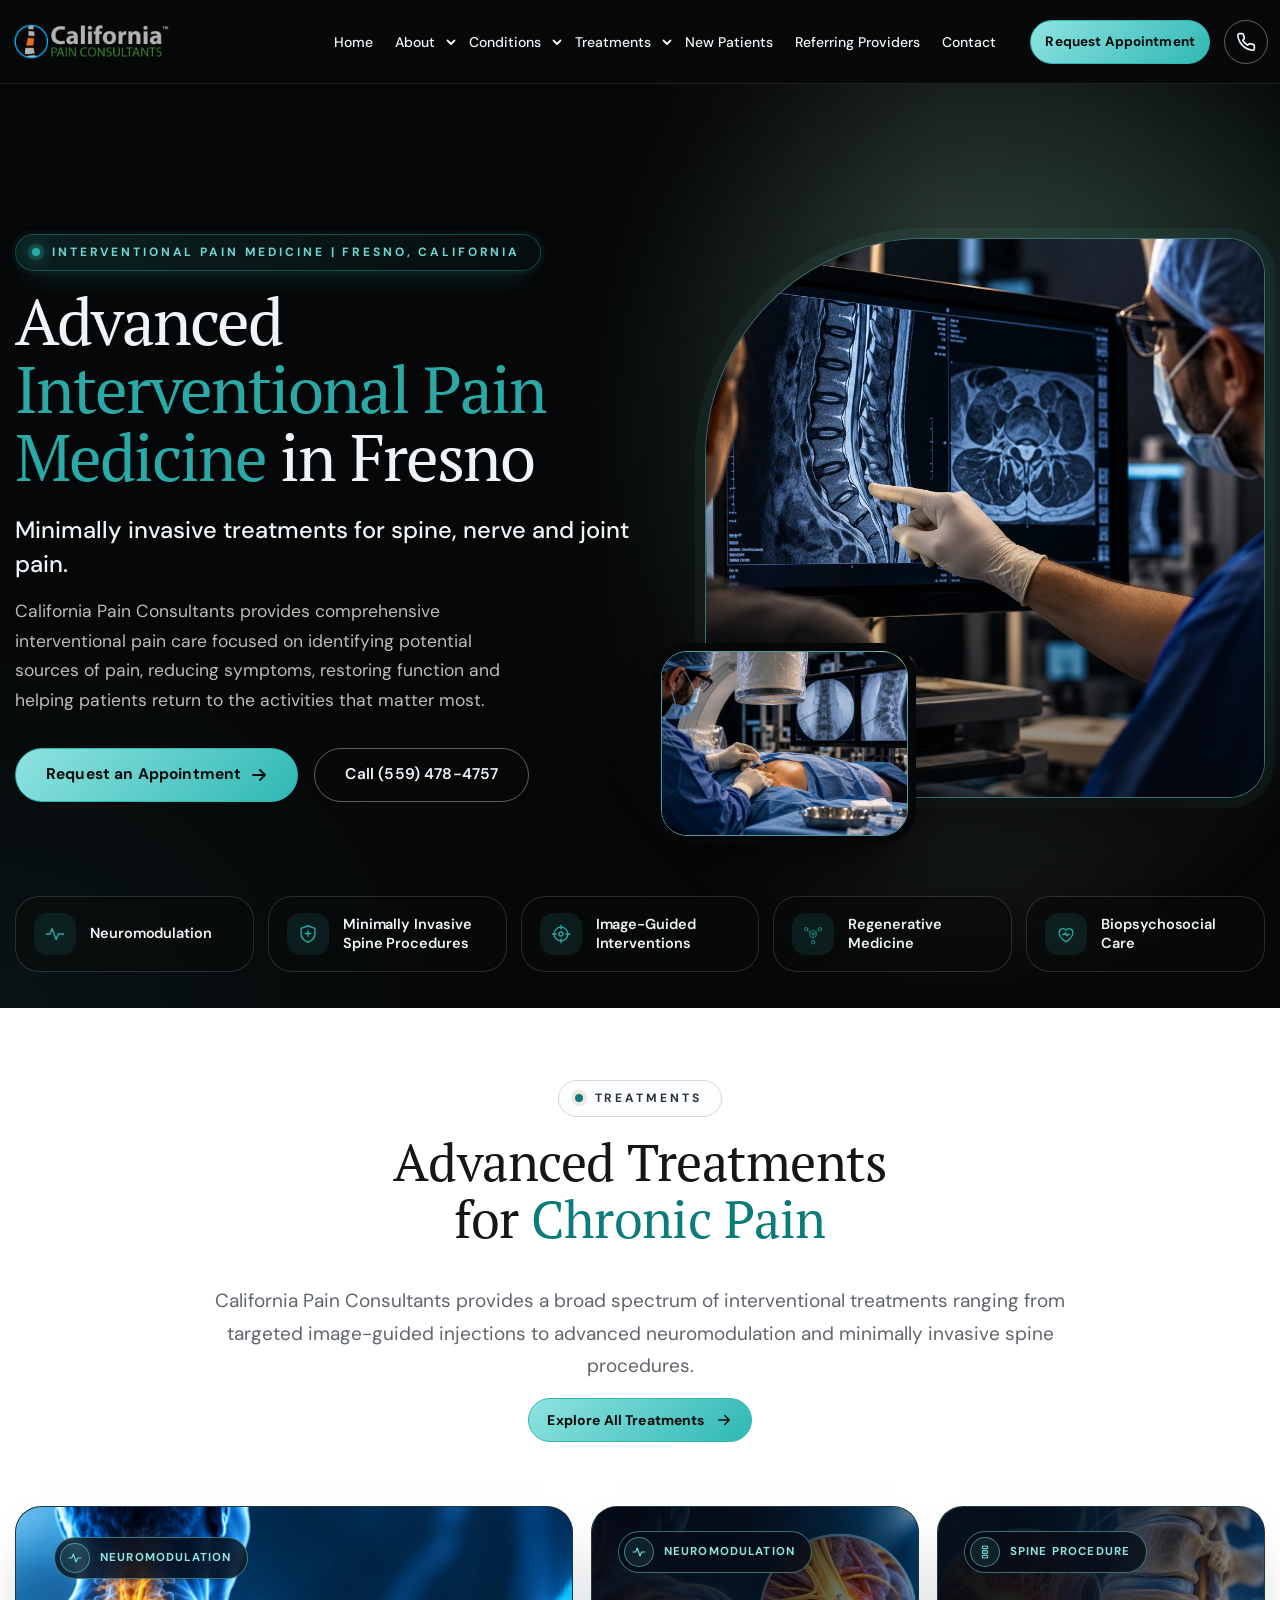
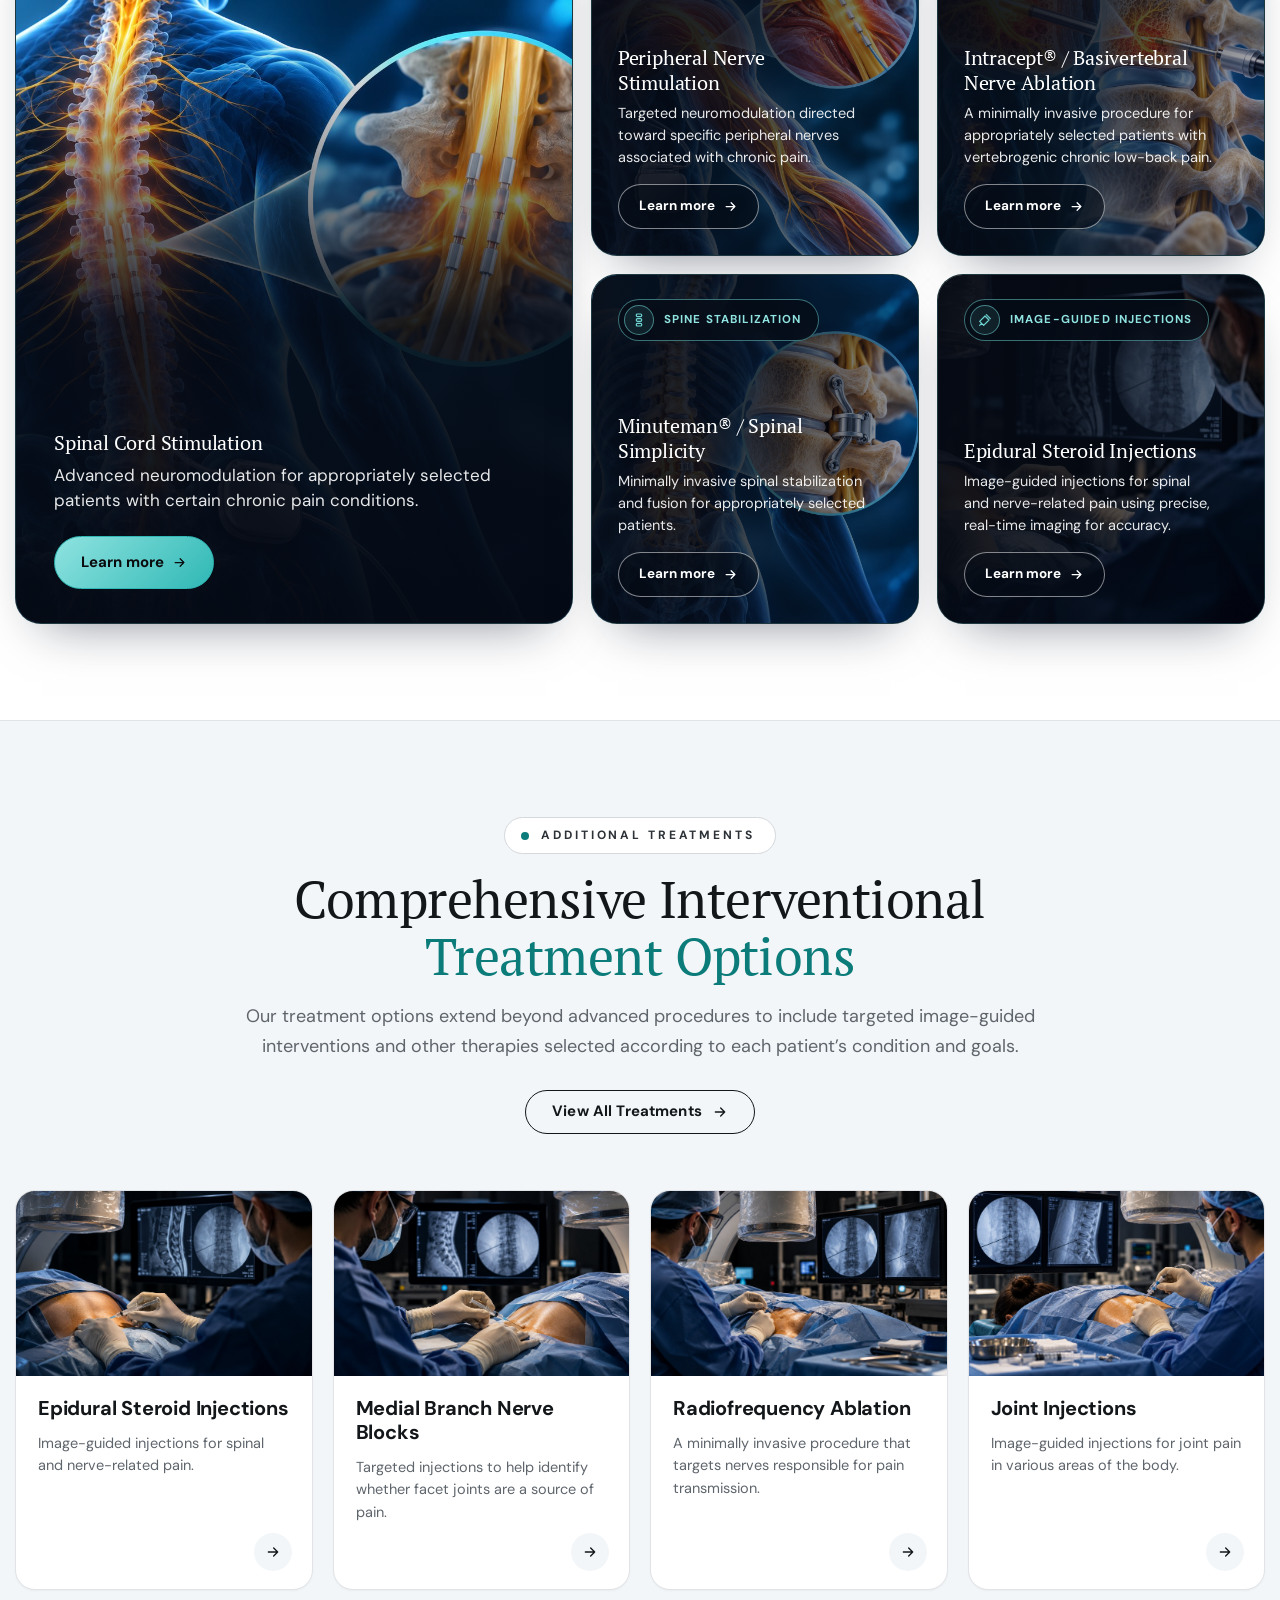
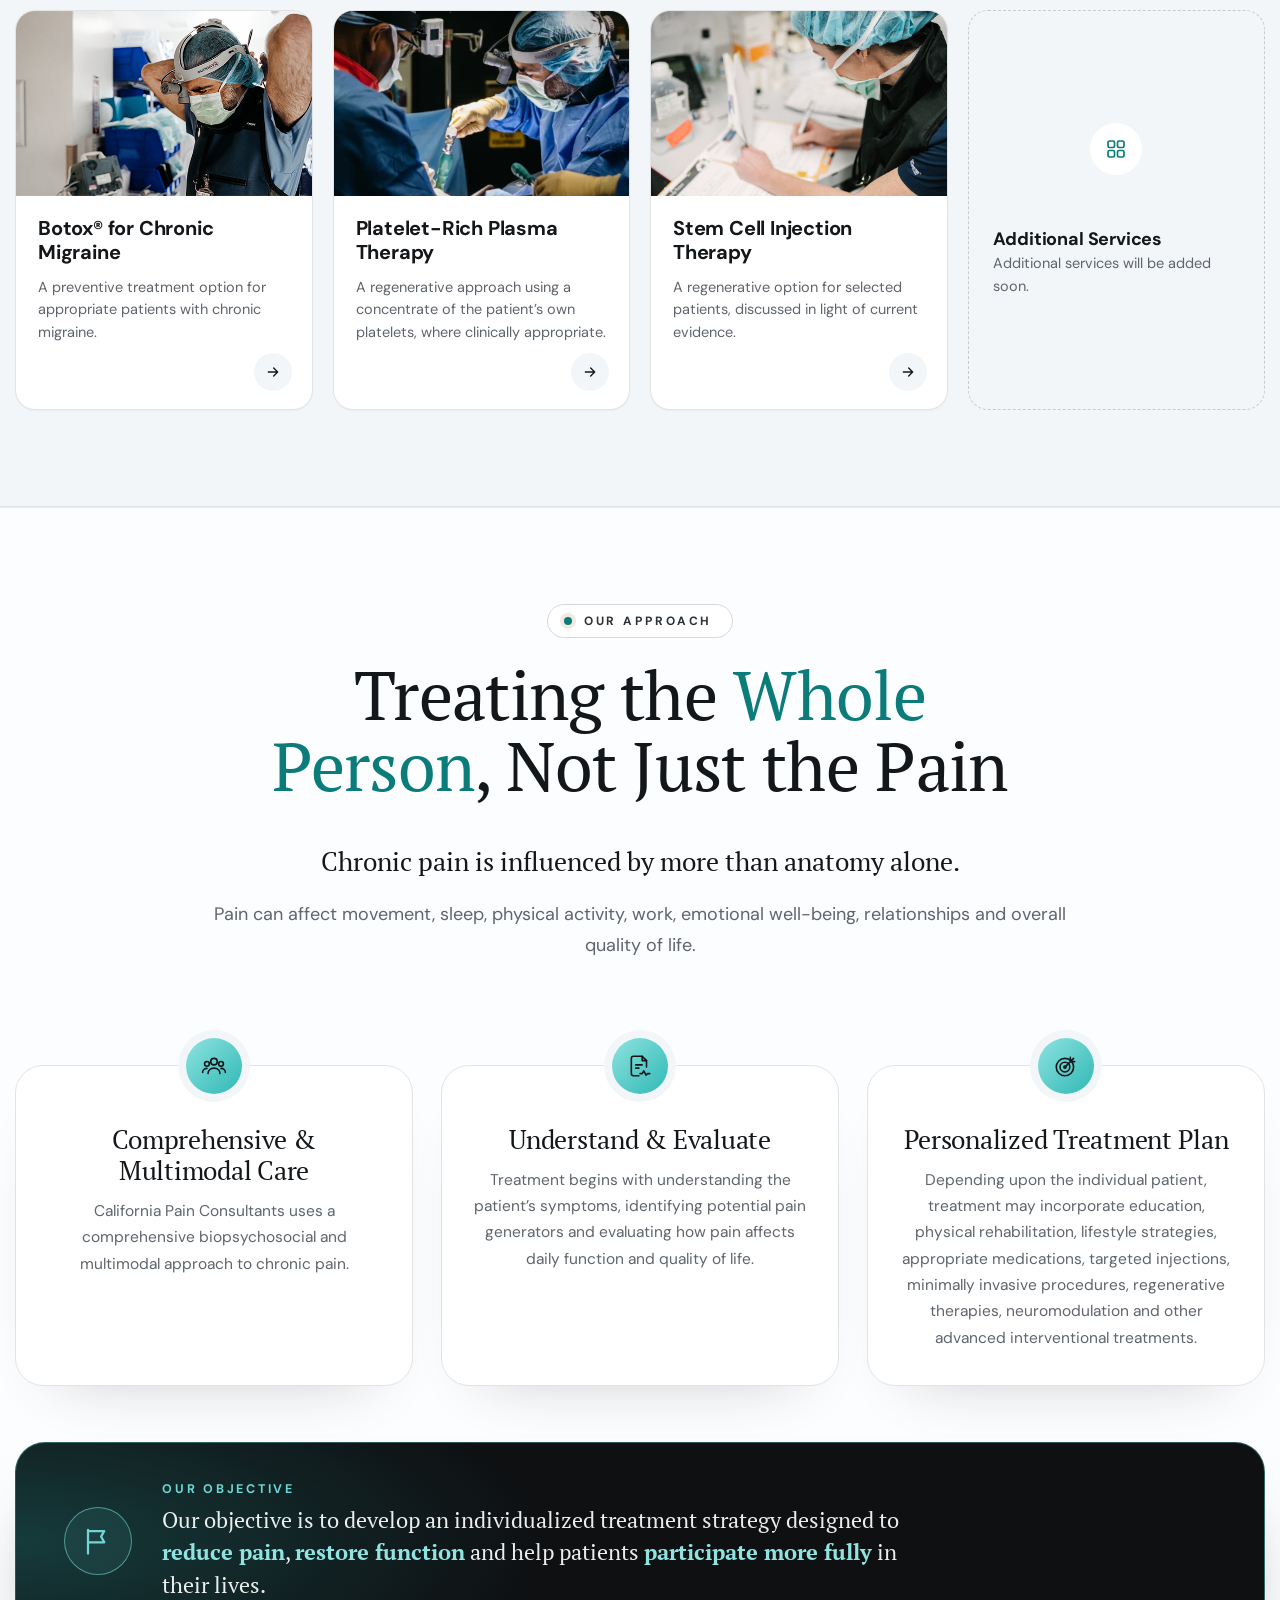
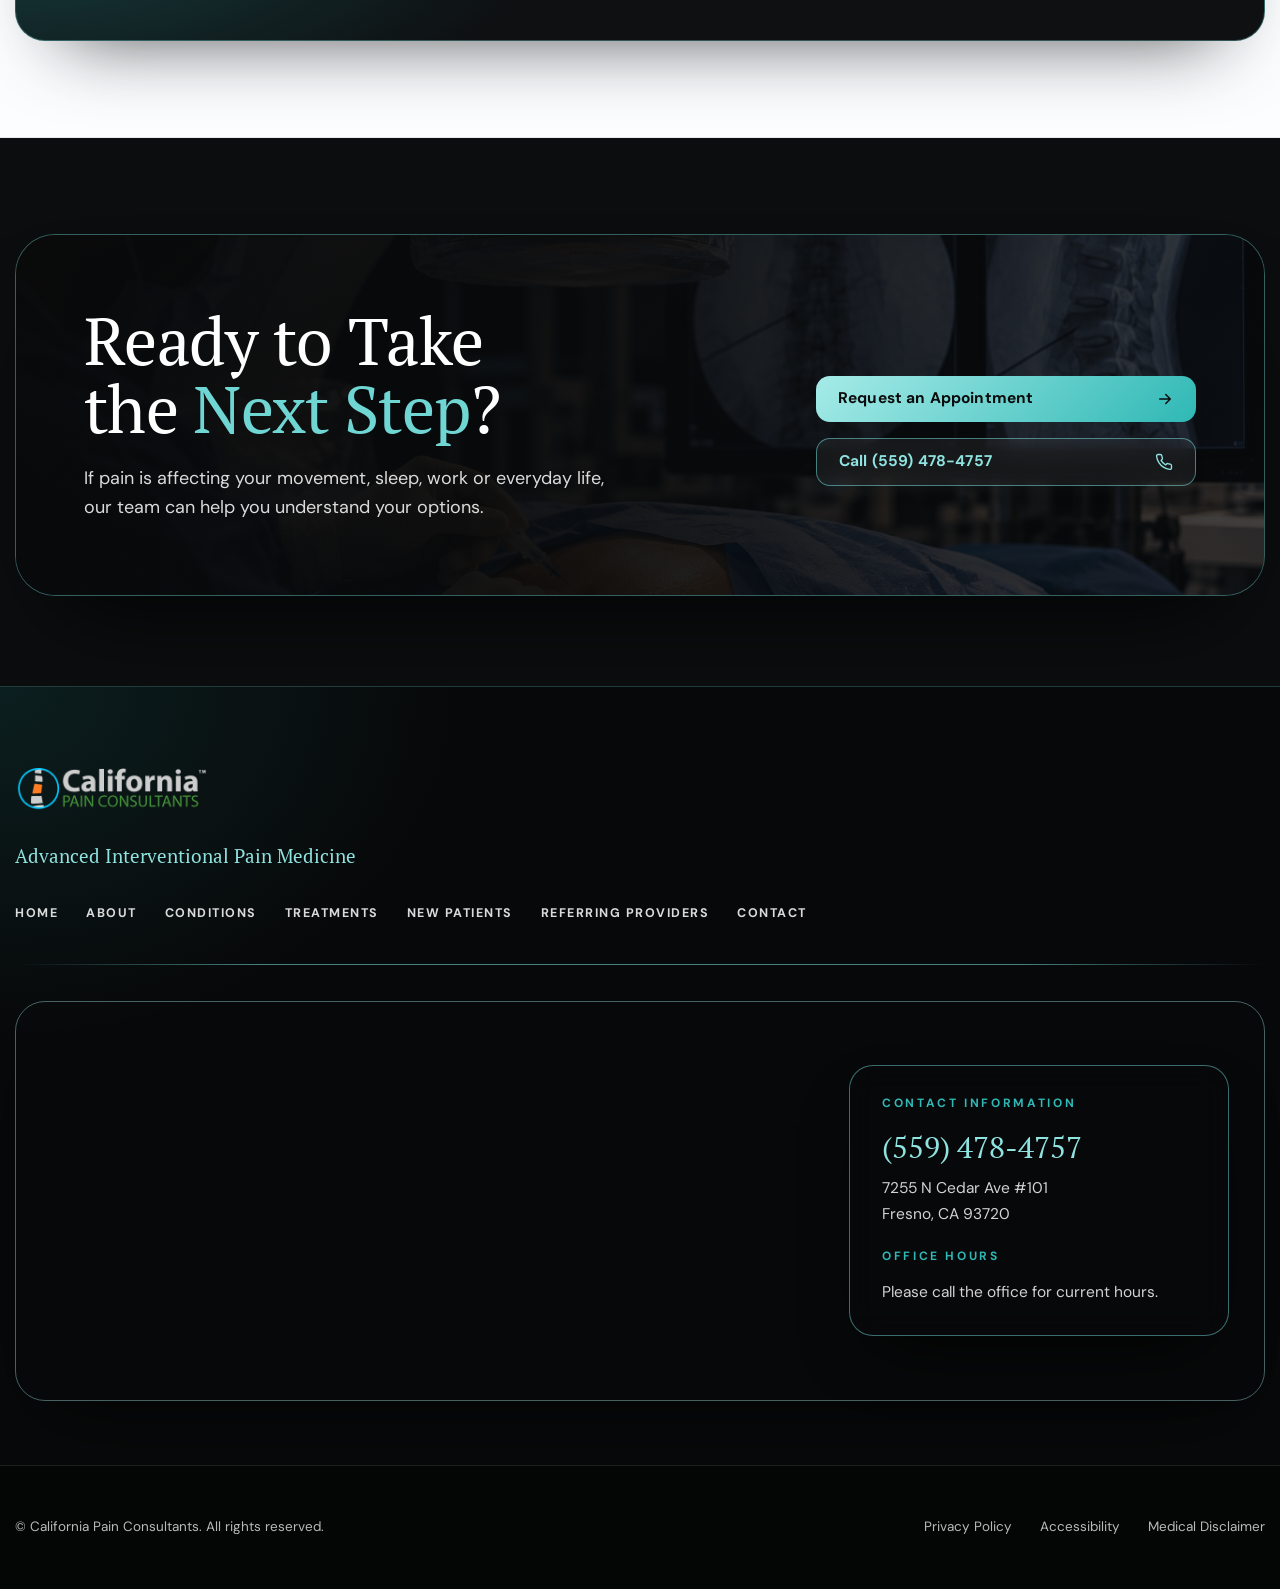
==== index.html @ 052be9bd "Update color palette and typography across stylesheets - Changed gold color to a teal variant in sty" ====
﻿<!doctype html>
<html lang="en">
<head>
  <meta charset="utf-8">
  <meta name="viewport" content="width=device-width, initial-scale=1, viewport-fit=cover">
  <title>Interventional Pain Medicine in Fresno | California Pain Consultants (STAGING)</title>
  <meta name="description" content="Advanced interventional pain medicine in Fresno, CA. Minimally invasive treatments for spine, nerve and joint pain.">
  <meta name="robots" content="noindex, nofollow"><!-- STAGING: remove at launch -->
  <link rel="preconnect" href="https://fonts.googleapis.com">
  <link rel="preconnect" href="https://fonts.gstatic.com" crossorigin>
  <link href="https://fonts.googleapis.com/css2?family=DM+Sans:opsz,wght@9..40,400;9..40,500;9..40,600;9..40,700;9..40,800&amp;family=PT+Serif:wght@400;700&amp;display=swap" rel="stylesheet">
  <link rel="stylesheet" href="assets/css/style.css">
  <link rel="stylesheet" href="assets/css/theme-modern.css">
  <link rel="stylesheet" href="assets/css/theme-black.css">
  <link rel="stylesheet" href="assets/css/layout-cinematic.css?v=teal7">
  <script>document.documentElement.classList.add('js');</script>
</head>
<body>

  <header class="site-header" id="site-header">
    <div class="header-inner">
      <a class="brand" href="index.html" aria-label="California Pain Consultants – home">
        <img class="brand-logo" src="assets/images/logo.png" width="410" height="94" alt="California Pain Consultants">
      </a>

      <div class="mobile-controls">
        <a class="icon-btn" href="tel:+15594784757" aria-label="Call California Pain Consultants at (559) 478-4757">
          <svg viewBox="0 0 24 24" width="22" height="22" aria-hidden="true" fill="none" stroke="currentColor" stroke-width="1.8" stroke-linecap="round" stroke-linejoin="round"><path d="M22 16.9v3a2 2 0 0 1-2.2 2 19.8 19.8 0 0 1-8.6-3.1 19.5 19.5 0 0 1-6-6A19.8 19.8 0 0 1 2.1 4.2 2 2 0 0 1 4.1 2h3a2 2 0 0 1 2 1.7c.1 1 .4 1.9.7 2.8a2 2 0 0 1-.5 2.1L8.1 9.9a16 16 0 0 0 6 6l1.3-1.3a2 2 0 0 1 2.1-.4c.9.3 1.8.6 2.8.7a2 2 0 0 1 1.7 2z"/></svg>
        </a>
        <button class="icon-btn menu-toggle" type="button" aria-expanded="false" aria-controls="site-menu" aria-label="Open menu">
          <svg class="icon-open" viewBox="0 0 24 24" width="24" height="24" aria-hidden="true" fill="none" stroke="currentColor" stroke-width="1.8" stroke-linecap="round"><path d="M4 7h16M4 12h16M4 17h16"/></svg>
          <svg class="icon-close" viewBox="0 0 24 24" width="24" height="24" aria-hidden="true" fill="none" stroke="currentColor" stroke-width="1.8" stroke-linecap="round"><path d="M6 6l12 12M18 6L6 18"/></svg>
        </button>
      </div>

      <nav class="site-nav" aria-label="Main">
        <ul class="menu-list" id="site-menu">

          <li><a class="nav-link" href="index.html">Home</a></li>

          <li class="has-dropdown">
            <div class="nav-item">
              <a class="nav-link" href="javascript:void(0)">About</a>
              <button class="dd-toggle" type="button" aria-expanded="false" aria-controls="dd-about" aria-label="Show About submenu"><svg viewBox="0 0 12 12" width="12" height="12" aria-hidden="true" fill="none" stroke="currentColor" stroke-width="1.8" stroke-linecap="round" stroke-linejoin="round"><path d="M2.5 4.5 6 8l3.5-3.5"/></svg></button>
            </div>
            <div class="dropdown dropdown-simple" id="dd-about">
              <div class="dropdown-inner">
                <ul class="dropdown-list">
                  <li><a href="javascript:void(0)"><strong>Amitabh Goswami, DO, MPH</strong></a></li>
                  <li><a href="javascript:void(0)"><strong>Our Care Team</strong></a></li>
                  <li><a href="javascript:void(0)"><strong>Our Approach</strong></a></li>
                  <li><a href="javascript:void(0)"><strong>Medical Education</strong></a></li>
                </ul>
              </div>
            </div>
          </li>

          <li class="has-dropdown">
            <div class="nav-item">
              <a class="nav-link" href="javascript:void(0)">Conditions</a>
              <button class="dd-toggle" type="button" aria-expanded="false" aria-controls="dd-conditions" aria-label="Show Conditions submenu"><svg viewBox="0 0 12 12" width="12" height="12" aria-hidden="true" fill="none" stroke="currentColor" stroke-width="1.8" stroke-linecap="round" stroke-linejoin="round"><path d="M2.5 4.5 6 8l3.5-3.5"/></svg></button>
            </div>
            <div class="dropdown dropdown-simple" id="dd-conditions">
              <div class="dropdown-inner">
                <ul class="dropdown-list">
                  <li><a href="javascript:void(0)"><strong>Back Pain</strong></a></li>
                  <li><a href="javascript:void(0)"><strong>Neck Pain</strong></a></li>
                  <li><a href="javascript:void(0)"><strong>Sciatica</strong></a></li>
                  <li><a href="javascript:void(0)"><strong>Spinal Stenosis</strong></a></li>
                  <li><a href="javascript:void(0)"><strong>Nerve Pain</strong></a></li>
                  <li><a href="javascript:void(0)"><strong>Joint Pain</strong></a></li>
                  <li><a href="javascript:void(0)"><strong>Head &amp; Neck Pain</strong></a></li>
                  <li><a href="javascript:void(0)"><strong>Post-Surgical Pain</strong></a></li>
                </ul>
              </div>
            </div>
          </li>

          <li class="has-dropdown">
            <div class="nav-item">
              <a class="nav-link" href="javascript:void(0)">Treatments</a>
              <button class="dd-toggle" type="button" aria-expanded="false" aria-controls="dd-treatments" aria-label="Show Treatments submenu"><svg viewBox="0 0 12 12" width="12" height="12" aria-hidden="true" fill="none" stroke="currentColor" stroke-width="1.8" stroke-linecap="round" stroke-linejoin="round"><path d="M2.5 4.5 6 8l3.5-3.5"/></svg></button>
            </div>
            <div class="dropdown dropdown-wide" id="dd-treatments">
              <div class="dropdown-inner">
                <p class="dd-label">Advanced Treatments</p>
                <ul class="dropdown-list">
                  <li><a href="treatments/spinal-cord-stimulation.html"><strong>Spinal Cord Stimulation</strong></a></li>
                  <li><a href="javascript:void(0)"><strong>Peripheral Nerve Stimulation</strong></a></li>
                  <li><a href="javascript:void(0)"><strong>Intracept® / Basivertebral Nerve Ablation</strong></a></li>
                  <li><a href="javascript:void(0)"><strong>Minuteman® / Spinal Simplicity</strong></a></li>
                  <li><a href="javascript:void(0)"><strong>Sacroiliac Joint Fusion</strong></a></li>
                  <li><a href="javascript:void(0)"><strong>Kyphoplasty</strong></a></li>
                  <li><a href="javascript:void(0)"><strong>Intrathecal Drug Delivery</strong></a></li>
                </ul>
                <p class="dd-label">Additional Treatments</p>
                <ul class="dropdown-list">
                  <li><a href="javascript:void(0)"><strong>Epidural Steroid Injections</strong></a></li>
                  <li><a href="javascript:void(0)"><strong>Medial Branch Nerve Blocks</strong></a></li>
                  <li><a href="javascript:void(0)"><strong>Radiofrequency Ablation</strong></a></li>
                  <li><a href="javascript:void(0)"><strong>Joint Injections</strong></a></li>
                  <li><a href="javascript:void(0)"><strong>Botox® for Chronic Migraine</strong></a></li>
                  <li><a href="javascript:void(0)"><strong>Platelet-Rich Plasma Therapy</strong></a></li>
                  <li><a href="javascript:void(0)"><strong>Stem Cell Injection Therapy</strong></a></li>
                </ul>
              </div>
            </div>
          </li>

                    <li><a class="nav-link" href="javascript:void(0)">New Patients</a></li>

          <li><a class="nav-link" href="javascript:void(0)">Referring Providers</a></li>

          <li><a class="nav-link" href="javascript:void(0)">Contact</a></li>

          <li class="menu-cta"><a class="btn btn-primary appointment-button" href="javascript:void(0)">Request Appointment</a></li>
          <li class="menu-call"><a class="btn btn-outline" aria-label="Call (559) 478-4757" href="tel:+15594784757">Call (559) 478-4757</a></li>
        </ul>
      </nav>
    </div>
  </header>

  <main id="main">
    <!-- ============ HERO ============ -->
    <section class="hero" aria-labelledby="hero-title">
      <div class="container hero-grid">
        <div class="hero-copy">
          <p class="eyebrow">Interventional Pain Medicine | Fresno, California</p>
          <h1 id="hero-title">Advanced <span class="aw-em">Interventional Pain Medicine</span> in Fresno</h1>
          <p class="hero-sub">Minimally invasive treatments for spine, nerve and joint pain.</p>
          <p class="hero-intro">California Pain Consultants provides comprehensive interventional pain care focused on identifying potential sources of pain, reducing symptoms, restoring function and helping patients return to the activities that matter most.</p>
          <div class="hero-actions">
            <a class="btn btn-primary btn-lg" href="javascript:void(0)">Request an Appointment</a>
            <a class="btn btn-outline btn-lg" href="tel:+15594784757">Call (559) 478-4757</a>
          </div>
        </div>
        <figure class="hero-media">
          <img src="assets/images/ai-consult.jpg" width="1536" height="1024" alt="Physician reviewing spine MRI with a patient">
          <figcaption class="hero-chip"><svg viewBox="0 0 24 24" aria-hidden="true"><use href="#s-prec"/></svg><span><strong>Image-Guided Precision</strong>Minimally invasive spine, nerve &amp; joint care</span></figcaption>
        </figure>
        <figure class="hero-media-b"><img src="assets/images/ai-procedure-suite.jpg" width="1536" height="1024" alt="Image-guided procedure suite with fluoroscopy" loading="eager"></figure>
      </div>

      <div class="container">
        <ul class="pillars" aria-label="Areas of expertise">
          <li><svg viewBox="0 0 24 24" aria-hidden="true"><use href="#s-mod"/></svg><span>Neuromodulation</span></li>
          <li><svg viewBox="0 0 24 24" aria-hidden="true"><use href="#s-adv"/></svg><span>Minimally Invasive Spine Procedures</span></li>
          <li><svg viewBox="0 0 24 24" aria-hidden="true"><use href="#s-prec"/></svg><span>Image-Guided Interventions</span></li>
          <li><svg viewBox="0 0 64 64" aria-hidden="true"><use href="#g-stem"/></svg><span>Regenerative Medicine</span></li>
          <li><svg viewBox="0 0 24 24" aria-hidden="true"><use href="#s-care"/></svg><span>Biopsychosocial Care</span></li>
        </ul>
      </div>
    </section>

    <!-- ============ ADVANCED TREATMENTS ============ -->
    <section class="section treatments" id="advanced-treatments" aria-labelledby="treatments-title">
      <div class="container">
        <div class="tb-head">
          <div>
            <p class="eyebrow">Treatments</p>
            <h2 id="treatments-title">Advanced Treatments for <span class="aw-em">Chronic Pain</span></h2>
          </div>
          <div class="tb-head-side">
            <p class="section-intro">California Pain Consultants provides a broad spectrum of interventional treatments ranging from targeted image-guided injections to advanced neuromodulation and minimally invasive spine procedures.</p>
            <a class="btn btn-primary" href="#additional-treatments">Explore All Treatments <span aria-hidden="true"><svg viewBox="0 0 24 24" fill="none" stroke="currentColor" stroke-width="2" stroke-linecap="round" stroke-linejoin="round" aria-hidden="true"><path d="M5 12h14M13 6l6 6-6 6"/></svg></span></a>
          </div>
        </div>
        <ul class="tbx-grid">
          <li class="tbx-card tbx-lg">
            <a href="treatments/spinal-cord-stimulation.html" aria-label="Learn more about Spinal Cord Stimulation">
              <img class="tbx-img" src="assets/images/scs.jpg" alt="" loading="lazy">
              <span class="tbx-body">
                <span class="tbx-tag"><span class="tbx-ico"><svg viewBox="0 0 24 24" fill="none" stroke="currentColor" stroke-width="1.8" stroke-linecap="round" stroke-linejoin="round" aria-hidden="true"><path d="M3 12h4l2.5-6 4 12 2.5-6H21"/></svg></span>Neuromodulation</span>
                <span class="tbx-main"><h3>Spinal Cord Stimulation</h3><p>Advanced neuromodulation for appropriately selected patients with certain chronic pain conditions.</p><span class="tbx-btn">Learn more <svg viewBox="0 0 24 24" fill="none" stroke="currentColor" stroke-width="2" stroke-linecap="round" stroke-linejoin="round" aria-hidden="true"><path d="M5 12h14M13 6l6 6-6 6"/></svg></span></span>
              </span>
            </a>
          </li>
          <li class="tbx-card">
            <a href="javascript:void(0)" aria-label="Learn more about Peripheral Nerve Stimulation">
              <img class="tbx-img" src="assets/images/pns.jpg" alt="" loading="lazy">
              <span class="tbx-body">
                <span class="tbx-tag"><span class="tbx-ico"><svg viewBox="0 0 24 24" fill="none" stroke="currentColor" stroke-width="1.8" stroke-linecap="round" stroke-linejoin="round" aria-hidden="true"><path d="M3 12h4l2.5-6 4 12 2.5-6H21"/></svg></span>Neuromodulation</span>
                <span class="tbx-main"><h3>Peripheral Nerve Stimulation</h3><p>Targeted neuromodulation directed toward specific peripheral nerves associated with chronic pain.</p><span class="tbx-btn">Learn more <svg viewBox="0 0 24 24" fill="none" stroke="currentColor" stroke-width="2" stroke-linecap="round" stroke-linejoin="round" aria-hidden="true"><path d="M5 12h14M13 6l6 6-6 6"/></svg></span></span>
              </span>
            </a>
          </li>
          <li class="tbx-card">
            <a href="javascript:void(0)" aria-label="Learn more about Intracept / Basivertebral Nerve Ablation">
              <img class="tbx-img" src="assets/images/intracept.jpg" alt="" loading="lazy">
              <span class="tbx-body">
                <span class="tbx-tag"><span class="tbx-ico"><svg viewBox="0 0 24 24" fill="none" stroke="currentColor" stroke-width="1.8" stroke-linecap="round" stroke-linejoin="round" aria-hidden="true"><rect x="8" y="3" width="8" height="4" rx="1.5"/><rect x="8" y="10" width="8" height="4" rx="1.5"/><rect x="8" y="17" width="8" height="4" rx="1.5"/></svg></span>Spine Procedure</span>
                <span class="tbx-main"><h3>Intracept&reg; / Basivertebral Nerve Ablation</h3><p>A minimally invasive procedure for appropriately selected patients with vertebrogenic chronic low-back pain.</p><span class="tbx-btn">Learn more <svg viewBox="0 0 24 24" fill="none" stroke="currentColor" stroke-width="2" stroke-linecap="round" stroke-linejoin="round" aria-hidden="true"><path d="M5 12h14M13 6l6 6-6 6"/></svg></span></span>
              </span>
            </a>
          </li>
          <li class="tbx-card">
            <a href="javascript:void(0)" aria-label="Learn more about Minuteman / Spinal Simplicity">
              <img class="tbx-img" src="assets/images/minuteman.jpg" alt="" loading="lazy">
              <span class="tbx-body">
                <span class="tbx-tag"><span class="tbx-ico"><svg viewBox="0 0 24 24" fill="none" stroke="currentColor" stroke-width="1.8" stroke-linecap="round" stroke-linejoin="round" aria-hidden="true"><rect x="8" y="3" width="8" height="4" rx="1.5"/><rect x="8" y="10" width="8" height="4" rx="1.5"/><rect x="8" y="17" width="8" height="4" rx="1.5"/></svg></span>Spine Stabilization</span>
                <span class="tbx-main"><h3>Minuteman&reg; / Spinal Simplicity</h3><p>Minimally invasive spinal stabilization and fusion for appropriately selected patients.</p><span class="tbx-btn">Learn more <svg viewBox="0 0 24 24" fill="none" stroke="currentColor" stroke-width="2" stroke-linecap="round" stroke-linejoin="round" aria-hidden="true"><path d="M5 12h14M13 6l6 6-6 6"/></svg></span></span>
              </span>
            </a>
          </li>
          <li class="tbx-card">
            <a href="javascript:void(0)" aria-label="Learn more about Epidural Steroid Injections">
              <img class="tbx-img" src="assets/images/ai-esi.jpg" alt="" loading="lazy">
              <span class="tbx-body">
                <span class="tbx-tag"><span class="tbx-ico"><svg viewBox="0 0 24 24" fill="none" stroke="currentColor" stroke-width="1.8" stroke-linecap="round" stroke-linejoin="round" aria-hidden="true"><path d="M14 4l6 6M12 6l6 6-8 8-6-6zM4 20l3-3"/></svg></span>Image-Guided Injections</span>
                <span class="tbx-main"><h3>Epidural Steroid Injections</h3><p>Image-guided injections for spinal and nerve-related pain using precise, real-time imaging for accuracy.</p><span class="tbx-btn">Learn more <svg viewBox="0 0 24 24" fill="none" stroke="currentColor" stroke-width="2" stroke-linecap="round" stroke-linejoin="round" aria-hidden="true"><path d="M5 12h14M13 6l6 6-6 6"/></svg></span></span>
              </span>
            </a>
          </li>
        </ul>
        <!-- Hidden for now (re-enable when ready): Sacroiliac Joint Fusion, Kyphoplasty, Intrathecal Drug Delivery -->
      </div>
    </section>

    <!-- ============ ADDITIONAL TREATMENTS ============ -->
    <section class="section additional" id="additional-treatments" aria-labelledby="additional-title">
      <div class="container">
        <div class="ax-head">
          <div>
            <p class="eyebrow">Additional Treatments</p>
            <h2 id="additional-title">Comprehensive Interventional <span class="aw-em">Treatment Options</span></h2>
            <p class="section-intro">Our treatment options extend beyond advanced procedures to include targeted image-guided interventions and other therapies selected according to each patient’s condition and goals.</p>
          </div>
          <a class="ax-viewall" href="#additional-treatments">View All Treatments <svg viewBox="0 0 24 24" fill="none" stroke="currentColor" stroke-width="2" stroke-linecap="round" stroke-linejoin="round" aria-hidden="true"><path d="M5 12h14M13 6l6 6-6 6"/></svg></a>
        </div>
        <ul class="ax-grid">
          <li><a class="ax-card" href="javascript:void(0)" aria-label="Learn more about Epidural Steroid Injections">
            <span class="ax-img"><img src="assets/images/ai-esi.jpg" alt="" loading="lazy"></span>
            <span class="ax-vlabel" aria-hidden="true">Epidural Steroid Injections</span>
            <span class="ax-body"><h3>Epidural Steroid Injections</h3><p>Image-guided injections for spinal and nerve-related pain.</p></span>
            <span class="ax-go" aria-hidden="true"><svg viewBox="0 0 24 24" fill="none" stroke="currentColor" stroke-width="2" stroke-linecap="round" stroke-linejoin="round"><path d="M5 12h14M13 6l6 6-6 6"/></svg></span>
          </a></li>
          <li><a class="ax-card" href="javascript:void(0)" aria-label="Learn more about Medial Branch Nerve Blocks">
            <span class="ax-img"><img src="assets/images/ai-mbb.jpg" alt="" loading="lazy"></span>
            <span class="ax-vlabel" aria-hidden="true">Medial Branch Nerve Blocks</span>
            <span class="ax-body"><h3>Medial Branch Nerve Blocks</h3><p>Targeted injections to help identify whether facet joints are a source of pain.</p></span>
            <span class="ax-go" aria-hidden="true"><svg viewBox="0 0 24 24" fill="none" stroke="currentColor" stroke-width="2" stroke-linecap="round" stroke-linejoin="round"><path d="M5 12h14M13 6l6 6-6 6"/></svg></span>
          </a></li>
          <li><a class="ax-card" href="javascript:void(0)" aria-label="Learn more about Radiofrequency Ablation">
            <span class="ax-img"><img src="assets/images/ai-rfa.jpg" alt="" loading="lazy"></span>
            <span class="ax-vlabel" aria-hidden="true">Radiofrequency Ablation</span>
            <span class="ax-body"><h3>Radiofrequency Ablation</h3><p>A minimally invasive procedure that targets nerves responsible for pain transmission.</p></span>
            <span class="ax-go" aria-hidden="true"><svg viewBox="0 0 24 24" fill="none" stroke="currentColor" stroke-width="2" stroke-linecap="round" stroke-linejoin="round"><path d="M5 12h14M13 6l6 6-6 6"/></svg></span>
          </a></li>
          <li><a class="ax-card" href="javascript:void(0)" aria-label="Learn more about Joint Injections">
            <span class="ax-img"><img src="assets/images/ai-joint.jpg" alt="" loading="lazy"></span>
            <span class="ax-vlabel" aria-hidden="true">Joint Injections</span>
            <span class="ax-body"><h3>Joint Injections</h3><p>Image-guided injections for joint pain in various areas of the body.</p></span>
            <span class="ax-go" aria-hidden="true"><svg viewBox="0 0 24 24" fill="none" stroke="currentColor" stroke-width="2" stroke-linecap="round" stroke-linejoin="round"><path d="M5 12h14M13 6l6 6-6 6"/></svg></span>
          </a></li>
          <li><a class="ax-card" href="javascript:void(0)" aria-label="Learn more about Botox for Chronic Migraine">
            <span class="ax-img"><img src="assets/images/rs-29-cropped.jpg" alt="" loading="lazy"></span>
            <span class="ax-vlabel" aria-hidden="true">Botox® for Chronic Migraine</span>
            <span class="ax-body"><h3>Botox® for Chronic Migraine</h3><p>A preventive treatment option for appropriate patients with chronic migraine.</p></span>
            <span class="ax-go" aria-hidden="true"><svg viewBox="0 0 24 24" fill="none" stroke="currentColor" stroke-width="2" stroke-linecap="round" stroke-linejoin="round"><path d="M5 12h14M13 6l6 6-6 6"/></svg></span>
          </a></li>
          <li><a class="ax-card" href="javascript:void(0)" aria-label="Learn more about Platelet-Rich Plasma Therapy">
            <span class="ax-img"><img src="assets/images/rs-MG_7411-home-e1589399580577.webp" alt="" loading="lazy"></span>
            <span class="ax-vlabel" aria-hidden="true">Platelet-Rich Plasma Therapy</span>
            <span class="ax-body"><h3>Platelet-Rich Plasma Therapy</h3><p>A regenerative approach using a concentrate of the patient’s own platelets, where clinically appropriate.</p></span>
            <span class="ax-go" aria-hidden="true"><svg viewBox="0 0 24 24" fill="none" stroke="currentColor" stroke-width="2" stroke-linecap="round" stroke-linejoin="round"><path d="M5 12h14M13 6l6 6-6 6"/></svg></span>
          </a></li>
          <li><a class="ax-card" href="javascript:void(0)" aria-label="Learn more about Stem Cell Injection Therapy">
            <span class="ax-img"><img src="assets/images/rs-conservative_management_1.jpg" alt="" loading="lazy"></span>
            <span class="ax-vlabel" aria-hidden="true">Stem Cell Injection Therapy</span>
            <span class="ax-body"><h3>Stem Cell Injection Therapy</h3><p>A regenerative option for selected patients, discussed in light of current evidence.</p></span>
            <span class="ax-go" aria-hidden="true"><svg viewBox="0 0 24 24" fill="none" stroke="currentColor" stroke-width="2" stroke-linecap="round" stroke-linejoin="round"><path d="M5 12h14M13 6l6 6-6 6"/></svg></span>
          </a></li>
          <li><div class="ax-card ax-other">
            <span class="ax-ico" aria-hidden="true"><svg viewBox="0 0 24 24" fill="none" stroke="currentColor" stroke-width="1.7" stroke-linecap="round" stroke-linejoin="round"><rect x="4" y="4" width="6.5" height="6.5" rx="1.5"/><rect x="13.5" y="4" width="6.5" height="6.5" rx="1.5"/><rect x="4" y="13.5" width="6.5" height="6.5" rx="1.5"/><rect x="13.5" y="13.5" width="6.5" height="6.5" rx="1.5"/></svg></span>
            <span class="ax-body"><h3>Additional Services</h3><p>Additional services will be added soon.</p></span>
          </div></li>
        </ul>
      </div>
    </section>

    <!-- ============ OUR APPROACH ============ -->
    <section class="section apx" id="our-approach" aria-labelledby="approach-title">
      <div class="container">
        <div class="apx-layout">
          <div class="apx-panel">
            <p class="apx-eyebrow">Our Approach</p>
            <h2 id="approach-title">Treating the <span>Whole Person</span>, Not Just the Pain</h2>
            <p class="apx-lead">Chronic pain is influenced by more than anatomy alone.</p>
            <p class="apx-text">Pain can affect movement, sleep, physical activity, work, emotional well-being, relationships and overall quality of life.</p>
            <div class="apx-goal">
              <span class="apx-goal-ico"><svg viewBox="0 0 24 24" fill="none" stroke="currentColor" stroke-width="1.8" stroke-linecap="round" stroke-linejoin="round" aria-hidden="true"><path d="M4 22V3"/><path d="M4 4h13l-2.5 4.5L17 13H4"/></svg></span>
              <div>
                <p class="apx-goal-label">Our Objective</p>
                <p class="apx-goal-copy">Our objective is to develop an individualized treatment strategy designed to <span>reduce pain</span>, <span>restore function</span> and help patients <span>participate more fully</span> in their lives.</p>
              </div>
            </div>
          </div>
          <ol class="apx-steps">
          <li class="apx-step">
            <span class="apx-num" aria-hidden="true">01</span>
            <div class="apx-card">
              <span class="apx-ico"><svg viewBox="0 0 24 24" fill="none" stroke="currentColor" stroke-width="1.5" stroke-linecap="round" stroke-linejoin="round" aria-hidden="true"><circle cx="12" cy="8" r="3"/><circle cx="5.5" cy="10" r="2.2"/><circle cx="18.5" cy="10" r="2.2"/><path d="M6.5 19c0-3 2.5-5 5.5-5s5.5 2 5.5 5M1.5 18c0-2.2 1.8-3.8 4-3.8M22.5 18c0-2.2-1.8-3.8-4-3.8"/></svg></span>
              <div><h3>Comprehensive &amp; Multimodal Care</h3><p>California Pain Consultants uses a comprehensive biopsychosocial and multimodal approach to chronic pain.</p></div>
            </div>
          </li>
          <li class="apx-step">
            <span class="apx-num" aria-hidden="true">02</span>
            <div class="apx-card">
              <span class="apx-ico"><svg viewBox="0 0 24 24" fill="none" stroke="currentColor" stroke-width="1.5" stroke-linecap="round" stroke-linejoin="round" aria-hidden="true"><path d="M6 3h8l4 4v6M6 3a2 2 0 0 0-2 2v14a2 2 0 0 0 2 2h5"/><path d="M14 3v4h4M8 11h6M8 14h3"/><path d="M12 19h2l1.5-2.5 2 4 1.5-1.5h2"/></svg></span>
              <div><h3>Understand &amp; Evaluate</h3><p>Treatment begins with understanding the patient’s symptoms, identifying potential pain generators and evaluating how pain affects daily function and quality of life.</p></div>
            </div>
          </li>
          <li class="apx-step">
            <span class="apx-num" aria-hidden="true">03</span>
            <div class="apx-card">
              <span class="apx-ico"><svg viewBox="0 0 24 24" fill="none" stroke="currentColor" stroke-width="1.5" stroke-linecap="round" stroke-linejoin="round" aria-hidden="true"><circle cx="11" cy="13" r="8"/><circle cx="11" cy="13" r="4.5"/><circle cx="11" cy="13" r="1"/><path d="M11 13l8-8M16 4v4h4"/></svg></span>
              <div><h3>Personalized Treatment Plan</h3><p>Depending upon the individual patient, treatment may incorporate education, physical rehabilitation, lifestyle strategies, appropriate medications, targeted injections, minimally invasive procedures, regenerative therapies, neuromodulation and other advanced interventional treatments.</p></div>
            </div>
          </li>
          </ol>
        </div>
      </div>
    </section>

    <!-- ============ FINAL CTA ============ -->
    <section class="final-cta cta2" aria-labelledby="cta-title">
      <div class="container">
        <div class="cta2-card">
          <div class="cta2-copy">
            <h2 id="cta-title">Ready to Take the <span class="cta-em">Next Step</span>?</h2>
            <p>If pain is affecting your movement, sleep, work or everyday life, our team can help you understand your options.</p>
            <div class="cta-actions">
              <a class="cta2-btn cta2-primary" href="javascript:void(0)">Request an Appointment <svg viewBox="0 0 24 24" fill="none" stroke="currentColor" stroke-width="2" stroke-linecap="round" stroke-linejoin="round" aria-hidden="true"><path d="M5 12h14M13 6l6 6-6 6"/></svg></a>
              <a class="cta2-btn cta2-secondary" href="tel:+15594784757"><svg viewBox="0 0 24 24" fill="none" stroke="currentColor" stroke-width="1.8" stroke-linecap="round" stroke-linejoin="round" aria-hidden="true"><path d="M22 16.9v3a2 2 0 0 1-2.2 2 19.8 19.8 0 0 1-8.6-3.1 19.5 19.5 0 0 1-6-6A19.8 19.8 0 0 1 2.100 4.200 2 2 0 0 1 4.100 2h3a2 2 0 0 1 2 1.700c.1 1 .4 1.900.7 2.800a2 2 0 0 1-.5 2.100L8.100 9.900a16 16 0 0 0 6 6l1.300-1.300a2 2 0 0 1 2.100-.4c.9.3 1.800.6 2.800.7a2 2 0 0 1 1.700 2z"/></svg> Call (559) 478-4757</a>
            </div>
          </div>
          <div class="cta2-visual" aria-hidden="true"><img src="assets/images/ai-procedure-suite.jpg" width="1536" height="1024" alt="" loading="lazy"></div>
          <p class="cta2-chip"><strong>Fresno, California</strong>7255 N Cedar Ave #101</p>
        </div>
      </div>
    </section>
  </main>

  <footer data-site-footer>
    <noscript>
      <p>© California Pain Consultants · 7255 N Cedar Ave #101, Fresno, CA 93720 · <a href="tel:+15594784757">(559) 478-4757</a></p>
    </noscript>
  </footer>

  <!-- Icon sprite: simple line-art placeholders; replace with commissioned artwork if desired -->
  <svg width="0" height="0" style="position:absolute" aria-hidden="true" focusable="false">
    <defs>
      <symbol id="s-adv" viewBox="0 0 24 24" fill="none" stroke="currentColor" stroke-width="1.5" stroke-linecap="round" stroke-linejoin="round"><path d="M12 3l7.5 2.800v5.700c0 4.400-3 7.800-7.500 9.500-4.500-1.700-7.500-5.100-7.500-9.500V5.800L12 3z"/><path d="M12 8.500v6M9 11.500h6"/></symbol>
      <symbol id="s-prec" viewBox="0 0 24 24" fill="none" stroke="currentColor" stroke-width="1.5" stroke-linecap="round" stroke-linejoin="round"><circle cx="12" cy="12" r="7.500"/><circle cx="12" cy="12" r="2.200"/><path d="M12 2.500v4M12 17.500v4M2.500 12h4M17.500 12h4"/></symbol>
      <symbol id="s-mod" viewBox="0 0 24 24" fill="none" stroke="currentColor" stroke-width="1.5" stroke-linecap="round" stroke-linejoin="round"><path d="M2.500 12h4l2.300-6 4.400 12 2.300-6h6"/></symbol>
      <symbol id="s-care" viewBox="0 0 24 24" fill="none" stroke="currentColor" stroke-width="1.5" stroke-linecap="round" stroke-linejoin="round"><path d="M12 20.500s-7.500-4.400-7.500-10A4.200 4.200 0 0112 7.800a4.200 4.200 0 017.500 2.700c0 5.600-7.500 10-7.500 10z"/><path d="M8.500 12.500h2l1-2 1.500 3.500 1-1.500h1.500"/></symbol>
      <symbol id="g-scs" viewBox="0 0 64 64" fill="none" stroke="currentColor" stroke-width="2" stroke-linecap="round" stroke-linejoin="round"><rect x="26" y="6" width="12" height="9" rx="3"/><rect x="25" y="19" width="14" height="10" rx="3"/><rect x="24" y="33" width="16" height="10" rx="3"/><rect x="23" y="47" width="18" height="10" rx="3"/><path d="M32 4v54" stroke-opacity=".5"/><path d="M46 22c4 3 4 9 0 12M52 18c7 6 7 16 0 22"/></symbol>
      <symbol id="g-esi" viewBox="0 0 64 64" fill="none" stroke="currentColor" stroke-width="2" stroke-linecap="round" stroke-linejoin="round"><rect x="10" y="38" width="30" height="14" rx="5"/><path d="M40 45l16-24M52 18l6 4M30 38V24"/></symbol>
      <symbol id="g-mbb" viewBox="0 0 64 64" fill="none" stroke="currentColor" stroke-width="2" stroke-linecap="round" stroke-linejoin="round"><circle cx="32" cy="32" r="18"/><circle cx="32" cy="32" r="6"/><path d="M32 6v10M32 48v10M6 32h10M48 32h10"/></symbol>
      <symbol id="g-rfa" viewBox="0 0 64 64" fill="none" stroke="currentColor" stroke-width="2" stroke-linecap="round" stroke-linejoin="round"><path d="M14 52L34 32"/><circle cx="38" cy="28" r="4"/><path d="M46 20c3 3 3 9 0 12M52 14c6 7 6 19 0 26"/></symbol>
      <symbol id="g-joint" viewBox="0 0 64 64" fill="none" stroke="currentColor" stroke-width="2" stroke-linecap="round" stroke-linejoin="round"><path d="M22 8v18c0 4 4 6 10 6s10-2 10-6V8"/><path d="M20 56V40c0-4 5-6 12-6s12 2 12 6v16"/><path d="M50 12l8 8"/></symbol>
      <symbol id="g-botox" viewBox="0 0 64 64" fill="none" stroke="currentColor" stroke-width="2" stroke-linecap="round" stroke-linejoin="round"><path d="M32 10c-10 0-18 7-18 16 0 5 3 8 3 13 0 5-1 9 4 13h22c5-4 4-8 4-13 0-5 3-8 3-13 0-9-8-16-18-16z"/><circle cx="26" cy="26" r="1.5" fill="currentColor"/><circle cx="38" cy="26" r="1.5" fill="currentColor"/><circle cx="32" cy="36" r="1.5" fill="currentColor"/></symbol>
      <symbol id="g-prp" viewBox="0 0 64 64" fill="none" stroke="currentColor" stroke-width="2" stroke-linecap="round" stroke-linejoin="round"><rect x="22" y="6" width="20" height="46" rx="8"/><path d="M22 28h20"/><circle cx="29" cy="40" r="2"/><circle cx="36" cy="45" r="2"/><circle cx="34" cy="35" r="1.5"/></symbol>
      <symbol id="g-stem" viewBox="0 0 64 64" fill="none" stroke="currentColor" stroke-width="2" stroke-linecap="round" stroke-linejoin="round"><circle cx="32" cy="32" r="10"/><circle cx="32" cy="32" r="3"/><circle cx="12" cy="18" r="5"/><circle cx="52" cy="18" r="5"/><circle cx="32" cy="56" r="5"/><path d="M16 22l9 6M48 22l-9 6M32 51v-9" stroke-opacity=".6"/></symbol>
      <symbol id="g-adv" viewBox="0 0 64 64" fill="none" stroke="currentColor" stroke-width="2" stroke-linecap="round" stroke-linejoin="round"><rect x="24" y="6" width="16" height="11" rx="4"/><rect x="22" y="22" width="20" height="12" rx="4"/><rect x="20" y="39" width="24" height="13" rx="4"/><path d="M32 52v6M26 58h12"/></symbol>
      <symbol id="g-fn" viewBox="0 0 64 64" fill="none" stroke="currentColor" stroke-width="2" stroke-linecap="round" stroke-linejoin="round"><circle cx="34" cy="12" r="5"/><path d="M34 19v16l-9 8M34 35l10 6 4 14M34 24l-12 5M34 24l12 6"/><path d="M12 56h40" stroke-opacity=".5"/></symbol>
      <symbol id="c-back" viewBox="0 0 24 24" fill="none" stroke="currentColor" stroke-width="1.7" stroke-linecap="round" stroke-linejoin="round"><rect x="8" y="2.5" width="8" height="4" rx="1.6" fill="currentColor" fill-opacity=".14"/><rect x="7.5" y="8.5" width="9" height="4" rx="1.6" fill="currentColor" fill-opacity=".14"/><rect x="7.5" y="14.5" width="9" height="4" rx="1.6" fill="currentColor" fill-opacity=".14"/><path d="M10 21h4"/><path d="M19 7.5v9M17.5 9l1.5-1.5L20.5 9M17.5 15l1.5 1.5 1.5-1.5"/></symbol>
      <symbol id="c-neck" viewBox="0 0 24 24" fill="none" stroke="currentColor" stroke-width="1.7" stroke-linecap="round" stroke-linejoin="round"><circle cx="9" cy="5.5" r="3" fill="currentColor" fill-opacity=".14"/><rect x="9.5" y="10.5" width="6" height="3.2" rx="1.2" fill="currentColor" fill-opacity=".14"/><rect x="10.5" y="15" width="6" height="3.2" rx="1.2" fill="currentColor" fill-opacity=".14"/><path d="M11.5 20.5h5"/><path d="M5 12c0 3 1 5 2 7"/></symbol>
      <symbol id="c-sciatica" viewBox="0 0 24 24" fill="none" stroke="currentColor" stroke-width="1.7" stroke-linecap="round" stroke-linejoin="round"><path d="M9 2.5v5.5c0 2.5 3.5 3.5 3.5 6.5S11 18 11 21.5"/><path d="M9 8c-2.5 0-4 1.2-4 3"/><path d="M16.5 8.5l-2 3.2h3l-2 3.3"/></symbol>
      <symbol id="c-stenosis" viewBox="0 0 24 24" fill="none" stroke="currentColor" stroke-width="1.7" stroke-linecap="round" stroke-linejoin="round"><path d="M3.5 3.5c4.5 2.5 4.5 14.5 0 17"/><path d="M20.5 3.5c-4.5 2.5-4.5 14.5 0 17"/><path d="M12 3v18" stroke-dasharray="1 3.2"/><circle cx="12" cy="12" r="2.2" fill="currentColor" fill-opacity=".14"/></symbol>
      <symbol id="c-radicular" viewBox="0 0 24 24" fill="none" stroke="currentColor" stroke-width="1.7" stroke-linecap="round" stroke-linejoin="round"><rect x="3.5" y="2.5" width="5" height="4" rx="1.5" fill="currentColor" fill-opacity=".14"/><rect x="3.5" y="8.5" width="5" height="4" rx="1.5" fill="currentColor" fill-opacity=".14"/><rect x="3.5" y="14.5" width="5" height="4" rx="1.5" fill="currentColor" fill-opacity=".14"/><path d="M8.5 10.5c5 0 7 2 8 6l1 4.5"/><circle cx="18" cy="6.5" r="1" fill="currentColor"/><path d="M15 5l-1.2-1.2M21 8l1.2 1.2M18 3v-1"/></symbol>
      <symbol id="c-nerve" viewBox="0 0 24 24" fill="none" stroke="currentColor" stroke-width="1.7" stroke-linecap="round" stroke-linejoin="round"><circle cx="12" cy="12" r="3" fill="currentColor" fill-opacity=".14"/><path d="M12 9V3M10 10L5 5M14 10l5-5M9 13l-6 2M15 13l6 2M12 15v6"/><circle cx="12" cy="3" r="1" fill="currentColor"/><circle cx="5" cy="5" r="1" fill="currentColor"/><circle cx="19" cy="5" r="1" fill="currentColor"/><circle cx="3" cy="15" r="1" fill="currentColor"/><circle cx="21" cy="15" r="1" fill="currentColor"/></symbol>
      <symbol id="c-joint" viewBox="0 0 24 24" fill="none" stroke="currentColor" stroke-width="1.7" stroke-linecap="round" stroke-linejoin="round"><path d="M9 2.5v4a3 3 0 0 0 6 0v-4" fill="currentColor" fill-opacity=".14"/><path d="M9 21.5v-4a3 3 0 0 1 6 0v4" fill="currentColor" fill-opacity=".14"/><path d="M7 12h10" stroke-dasharray="1 3"/></symbol>
      <symbol id="c-arthritis" viewBox="0 0 24 24" fill="none" stroke="currentColor" stroke-width="1.7" stroke-linecap="round" stroke-linejoin="round"><circle cx="12" cy="12" r="3.8" fill="currentColor" fill-opacity=".14"/><path d="M12 2.5v5.7M12 15.8v5.7"/><path d="M18.5 5.5l1.5-1.5M20 12h2M18.5 18.5l1.5 1.5M5.5 5.5L4 4M4 12H2M5.5 18.5L4 20"/></symbol>
      <symbol id="c-head" viewBox="0 0 24 24" fill="none" stroke="currentColor" stroke-width="1.7" stroke-linecap="round" stroke-linejoin="round"><path d="M12 2.8a7 7 0 0 0-7 7c0 2.4 1 3.7 2 5v4.4h8v-3.4h1.6a1 1 0 0 0 1-1V13l1.4-1-2-3.3A6.5 6.5 0 0 0 12 2.8z" fill="currentColor" fill-opacity=".14"/><path d="M10 7.5l2 2.5-2 2.5"/></symbol>
      <symbol id="c-postsurg" viewBox="0 0 24 24" fill="none" stroke="currentColor" stroke-width="1.7" stroke-linecap="round" stroke-linejoin="round"><rect x="2.5" y="8.5" width="19" height="7" rx="3.5" transform="rotate(-40 12 12)" fill="currentColor" fill-opacity=".14"/><path d="M9.5 9.5l5 5"/><path d="M11 12.5h.01M13 10.5h.01M13 14.5h.01M15 12.5h.01" stroke-width="2.2"/></symbol>
      <symbol id="c-msk" viewBox="0 0 24 24" fill="none" stroke="currentColor" stroke-width="1.7" stroke-linecap="round" stroke-linejoin="round"><path d="M7 17L17 7"/><circle cx="5.2" cy="15.2" r="2" fill="currentColor" fill-opacity=".14"/><circle cx="8.8" cy="18.8" r="2" fill="currentColor" fill-opacity=".14"/><circle cx="15.2" cy="5.2" r="2" fill="currentColor" fill-opacity=".14"/><circle cx="18.8" cy="8.8" r="2" fill="currentColor" fill-opacity=".14"/></symbol>
      <symbol id="c-chronic" viewBox="0 0 24 24" fill="none" stroke="currentColor" stroke-width="1.7" stroke-linecap="round" stroke-linejoin="round"><circle cx="12" cy="12" r="9" fill="currentColor" fill-opacity=".14"/><path d="M12 7v5l3.2 2"/><path d="M3 3.5v4h4"/></symbol>
      <symbol id="r-new" viewBox="0 0 24 24" fill="none" stroke="currentColor" stroke-width="1.6" stroke-linecap="round" stroke-linejoin="round"><rect x="5" y="4" width="14" height="17" rx="2"/><path d="M9 4V3h6v1M9 11h6M9 15h4"/></symbol>
      <symbol id="r-forms" viewBox="0 0 24 24" fill="none" stroke="currentColor" stroke-width="1.6" stroke-linecap="round" stroke-linejoin="round"><path d="M14 3H7a2 2 0 0 0-2 2v14a2 2 0 0 0 2 2h10a2 2 0 0 0 2-2V8z"/><path d="M14 3v5h5M9 13h6M9 17h6"/></symbol>
      <symbol id="r-ins" viewBox="0 0 24 24" fill="none" stroke="currentColor" stroke-width="1.6" stroke-linecap="round" stroke-linejoin="round"><path d="M12 3l7 3v5c0 5-3 8-7 10-4-2-7-5-7-10V6z"/><path d="M9 12l2 2 4-4"/></symbol>
      <symbol id="r-instr" viewBox="0 0 24 24" fill="none" stroke="currentColor" stroke-width="1.6" stroke-linecap="round" stroke-linejoin="round"><path d="M8 6h12M8 12h12M8 18h12"/><path d="M3.5 6l1 1 1.5-2M3.5 12l1 1 1.5-2M3.5 18l1 1 1.5-2"/></symbol>
      <symbol id="r-refer" viewBox="0 0 24 24" fill="none" stroke="currentColor" stroke-width="1.6" stroke-linecap="round" stroke-linejoin="round"><circle cx="9" cy="8" r="3.5"/><path d="M2.5 20c.5-3.5 3-5.5 6.5-5.5 1.5 0 2.8.4 3.8 1M17 14l4 3-4 3M21 17h-7"/></symbol>
      <symbol id="r-info" viewBox="0 0 24 24" fill="none" stroke="currentColor" stroke-width="1.6" stroke-linecap="round" stroke-linejoin="round"><circle cx="12" cy="12" r="9"/><path d="M12 11v6M12 7.5v.1"/></symbol>
      <symbol id="r-comm" viewBox="0 0 24 24" fill="none" stroke="currentColor" stroke-width="1.6" stroke-linecap="round" stroke-linejoin="round"><path d="M4 5h16v11H9l-5 4z"/><path d="M8 9.5h8M8 12.5h5"/></symbol>
    </defs>
  </svg>

  <div class="mobile-action-bar" role="region" aria-label="Quick actions">
    <a class="btn btn-outline" href="tel:+15594784757">Call</a>
    <a class="btn btn-primary" href="javascript:void(0)">Request Appointment</a>
  </div>

  <script src="assets/js/main.js" defer></script>

  <script src="assets/js/footer.js" defer></script>
</body>
</html>
---- assets/css/style.css ----
:root {
  --color-primary: #0077B6;
  --color-primary-hover: #005F92;
  --color-primary-line: #3A9ACF;
  --brand: #4DB3E6;
  --brand-dark: #2A9AD6;
  --brand-tint: #E3F1FA;
  --ink: #03304D;
  --color-footer-bg: #02263D;
  --color-header-bg: var(--ink);
  --brand-deep: var(--ink);
  --brand-ink: var(--color-primary);
  --teal: var(--color-primary);
  --blue-deep: #054B73;
  --cyan: #3EDBF0;
  --cyan-dark: #2EC9E0;
  --cyan-light: #7FE8F6;
  --gold: #1F9C99;

  --bg-page: #FBFDFD;
  --bg-sky-soft: #EEF6FC;
  --bg-sky: #EDF6FD;
  --bg-tint: #F4F9FB;
  --black: #000;
  --border: #E6E1D6;
  --hairline: #E4E9EC;
  --ink-dark: #06161F;
  --navy-soft: #0B2233;
  --navy: #0A0A0A;
  --slate-dark: #34454F;
  --slate: #4A5B6A;
  --text: #17212B;
  --white: #FFF;

  --c-25c6e0: #25C6E0;
  --c-8fd0ea: #8FD0EA;
  --c-a9d3ea: #A9D3EA;
  --c-bcdcef: #BCDCEF;
  --c-bfdcec: #BFDCEC;
  --c-bfe6ee: #BFE6EE;
  --c-bfe6f2: #BFE6F2;
  --c-c9d6db: #C9D6DB;
  --c-d2eaf4: #D2EAF4;
  --c-d3e6f3: #D3E6F3;
  --c-dcebf4: #DCEBF4;
  --c-ddeef6: #DDEEF6;
  --c-e1eef0: #E1EEF0;
  --c-e6f6fc: #E6F6FC;
  --c-e8f3fa: #E8F3FA;
  --c-eaf4fa: #EAF4FA;
  --c-eaf4fb: #EAF4FB;
  --c-f1f8fc: #F1F8FC;
  --c-f28a2e: #F28A2E;
  --c-f6fafd: #F6FAFD;

  --color-primary-rgb: 0, 119, 182;
  --rgb-black: 0, 0, 0;
  --rgb-brand: 77, 179, 230;
  --rgb-cyan: 62, 219, 240;
  --rgb-ink: 3, 48, 77;
  --rgb-page: 251, 253, 253;
  --rgb-shadow-blue: 8, 60, 90;
  --rgb-shadow: 8, 40, 56;
  --rgb-white: 255, 255, 255;
  --shadow-lift: 0 24px 60px -24px rgba(var(--rgb-shadow), .28), 0 4px 14px rgba(var(--rgb-shadow), .06);

  --font-head: "DM Sans", system-ui, sans-serif;
  --font-body: "DM Sans", system-ui, sans-serif;
  --fs-h1: clamp(2.5rem, 1.7rem + 3vw, 4rem);
  --fs-h2: clamp(2rem, 1.5rem + 2vw, 3rem);
  --fs-h3: 20px;
  --fs-h4: 1.25rem;
  --fs-lead: clamp(1.0625rem, 1rem + .25vw, 1.1875rem);

  --space-3: 12px;
  --space-4: 16px;
  --space-5: 24px;
  --space-6: 32px;
  --space-7: 48px;
  --header-h: 88px;
  --bar-h: 64px;
  --sec-pad: 80px;
  --sec-head-gap: var(--space-7);
}

*,
*::before,
*::after {
  box-sizing: border-box;
}

html {
  scroll-behavior: smooth;
  scroll-padding-top: 96px;
}

body {
  margin: 0;
  font-family: var(--font-body);
  font-size: 17px;
  line-height: 1.7;
  color: var(--text);
  background: var(--white);
}

body.menu-locked {
  overflow: hidden;
}

a {
  color: inherit;
}

ul,
.sf-col ul,
.sf-bottom ul,
.scs-steps,
.ax-grid,
.apx-steps {
  list-style: none;
  margin: 0;
  padding: 0;
}

.container,
.header-inner {
  max-width: 1440px;
  margin-inline: auto;
  padding-inline: 15px;
}

.container {
  width: 100%;
}

.site-header :focus-visible,
.final-cta :focus-visible {
  outline-color: var(--teal);
  box-shadow: none;
}

.btn,
.nav-link {
  text-transform: none;
  text-decoration: none;
  white-space: nowrap;
}

.btn,
.tf-intro .btn,
.ax-viewall,
.cta2-btn {
  display: inline-flex;
  align-items: center;
  border-radius: 999px;
}

.btn {
  gap: 8px;
  justify-content: center;
  min-height: 44px;
  padding: 0 22px;
  font: 700 15px/1 var(--font-head);
  letter-spacing: .005em;
  border: 1.5px solid transparent;
  transition: background-color .2s ease, border-color .2s ease, color .2s ease;
}

.btn-primary:hover {
  background: var(--navy);
  color: var(--white);
}

.btn-outline {
  background: transparent;
  color: var(--navy);
  border-color: var(--navy);
}

.btn-outline:hover {
  background: var(--navy);
  color: var(--white);
}

.site-header {
  position: sticky;
  top: 0;
  z-index: 100;
  height: var(--header-h);
  transition: height .25s ease, box-shadow .25s ease, background-color .25s ease, border-color .25s ease;
  --header-h: 84px;
  -webkit-backdrop-filter: none;
  backdrop-filter: none;
}

.site-header.is-scrolled {
  --header-h: 72px;
  background: rgba(var(--rgb-white), .86);
  -webkit-backdrop-filter: saturate(180%) blur(14px);
  backdrop-filter: saturate(180%) blur(14px);
  border-bottom-color: var(--hairline);
  box-shadow: 0 8px 28px -12px rgba(var(--rgb-shadow), .18);
}

.header-inner,
.menu-list,
.menu-list>li {
  height: 100%;
  display: flex;
  align-items: center;
}

.header-inner {
  position: relative;
  gap: 24px;
}

.brand {
  display: block;
  flex: none;
  line-height: 0;
}

.brand-logo {
  display: block;
  width: auto;
  transition: height .25s ease;
  height: 46px;
}

.is-scrolled .brand-logo {
  height: 46px;
}

.site-nav {
  margin-left: auto;
  height: 100%;
  flex: 0 1 auto;
}

.menu-list {
  gap: 2px;
}

.menu-list>li {
  position: relative;
}

.nav-item {
  display: flex;
  align-items: center;
}

.nav-link {
  font: 600 15.5px/1 var(--font-head);
  letter-spacing: 0;
  border-radius: 8px;
  transition: color .2s;
  padding: 12px 11px;
}

.nav-link[aria-current="page"] {
  text-decoration: underline;
}

.nav-link:hover,
.has-dropdown:hover>.nav-item .nav-link {
  text-decoration: underline;
  text-decoration-color: var(--teal);
  text-decoration-thickness: 3px;
  text-underline-offset: 9px;
}

.dd-toggle,
.icon-btn {
  display: inline-grid;
  place-items: center;
  background: none;
  border: 0;
  cursor: pointer;
}

.dd-toggle {
  width: 28px;
  height: 28px;
  margin-left: -6px;
  border-radius: 6px;
  transition: color .2s;
}

.dd-toggle svg {
  transition: transform .2s;
}

.dd-toggle[aria-expanded="true"] svg,
.has-dropdown:hover>.nav-item .dd-toggle svg {
  transform: rotate(180deg);
}

.dropdown {
  position: absolute;
  top: 100%;
  left: 0;
  z-index: 10;
  opacity: 0;
  visibility: hidden;
  transform: translateY(-4px);
  pointer-events: none;
  transition: opacity .18s ease, transform .18s ease, visibility 0s linear .18s;
}

.dropdown-simple {
  width: 300px;
}

.dropdown-inner {
  background: var(--white);
  border: 1px solid var(--hairline);
  padding: 12px;
  border-radius: 18px;
  box-shadow: var(--shadow-lift);
}

.has-dropdown:hover>.dropdown,
.has-dropdown.is-open>.dropdown {
  opacity: 1;
  visibility: visible;
  transform: none;
  pointer-events: auto;
  transition-delay: 0s;
}

.dropdown-list a {
  display: block;
  padding: 12px 14px;
  border-radius: 10px;
  text-decoration: none;
  transition: background-color .15s;
}

.dropdown-list a:hover {
  background: var(--brand-tint);
}

.dropdown-list strong {
  display: block;
  font: 700 15px/1.3 var(--font-head);
  color: var(--ink);
}

.mobile-controls {
  display: none;
  margin-left: auto;
  gap: 4px;
}

.icon-btn {
  width: 48px;
  height: 48px;
  border-radius: 12px;
  text-decoration: none;
}

.icon-btn:hover {
  background: rgba(var(--rgb-white), .1);
}

.menu-toggle .icon-close {
  display: none;
}

.menu-open .menu-toggle .icon-open {
  display: none;
}

.menu-open .menu-toggle .icon-close {
  display: block;
}

.mobile-action-bar {
  display: none;
}

.eyebrow::before {
  border-radius: 2px;
  flex: none;
}

.hero,
.scs-hero,
#advanced-treatments,
#additional-treatments,
.scs-how {
  position: relative;
  isolation: isolate;
  overflow: hidden;
}

.hero,
.scs-hero {
  display: flex;
  align-items: center;
  min-height: clamp(560px, 62vh, 700px);
  background: radial-gradient(900px 520px at 8% 0%, rgba(var(--rgb-cyan), .09), transparent 65%),
    linear-gradient(180deg, var(--bg-tint) 0%, var(--bg-page) 100%);
}

.hero {
  padding: 96px 0 150px;
}

.hero::before,
.hero::after,
.scs-hero::after,
#advanced-treatments::before,
.scs-how::before {
  content: "";
  position: absolute;
  z-index: -1;
}

.hero::before {
  inset: 0;
  background: url("../images/hero-bg.jpg") right center / auto 100% no-repeat;
}

.hero-grid,
.scs-hero-grid {
  display: grid;
  align-items: center;
  grid-template-columns: minmax(0, 760px);
}

.hero-grid {
  gap: 48px;
}

.hero-copy {
  min-width: 0;
}

.hero-actions {
  display: flex;
  flex-wrap: wrap;
}

.final-cta {
  color: var(--white);
  position: relative;
  isolation: isolate;
}

.site-header .btn-outline:hover {
  background: var(--white);
  color: var(--navy);
  border-color: var(--white);
}

.site-header .btn-primary:hover {
  background: var(--white);
  color: var(--navy);
}

.nav-link[aria-current="page"] {
  text-decoration-thickness: 2px;
  text-underline-offset: 10px;
}

.nav-link:hover,
.has-dropdown:hover>.nav-item .nav-link {
  text-decoration-thickness: 2px;
  text-underline-offset: 10px;
  color: var(--brand);
  text-decoration-color: var(--brand);
}

.site-header .btn,
.hero .btn,
.scs-actions .btn {
  min-height: 48px;
  padding: 0 26px;
  font-size: 15px;
  gap: 10px;
}

.site-header .btn-primary:hover,
.hero .btn-primary:hover {
  background: var(--brand-dark);
  color: var(--ink-dark);
}

.hero .btn-outline {
  color: var(--ink);
  border-color: var(--c-c9d6db);
  background: var(--white);
}

.site-header .btn-outline:hover,
.hero .btn-outline:hover {
  background: var(--brand-tint);
  border-color: var(--brand);
  color: var(--brand-deep);
}

.site-header .btn-primary::after,
.hero .btn-primary::after {
  content: "";
  width: 16px;
  height: 16px;
  background: currentColor;
  -webkit-mask: url("data:image/svg+xml,%3Csvg xmlns='http://www.w3.org/2000/svg' viewBox='0 0 16 16' fill='none' stroke='black' stroke-width='1.8' stroke-linecap='round' stroke-linejoin='round'%3E%3Cpath d='M2 8h12M9 3l5 5-5 5'/%3E%3C/svg%3E") center / contain no-repeat;
  mask: url("data:image/svg+xml,%3Csvg xmlns='http://www.w3.org/2000/svg' viewBox='0 0 16 16' fill='none' stroke='black' stroke-width='1.8' stroke-linecap='round' stroke-linejoin='round'%3E%3Cpath d='M2 8h12M9 3l5 5-5 5'/%3E%3C/svg%3E") center / contain no-repeat;
  transition: transform .2s;
}

.site-header .btn-primary:hover::after,
.hero .btn-primary:hover::after {
  transform: translateX(3px);
}

.site-header :focus-visible {
  outline-color: var(--brand);
  box-shadow: 0 0 0 5px rgba(var(--rgb-cyan), .22);
}

.hero::after {
  inset: auto 0 0 0;
  height: 220px;
  background: linear-gradient(to bottom, rgba(var(--rgb-page), 0), var(--bg-page));
}

.hero .eyebrow,
.treatments .eyebrow,
.additional .eyebrow,
.scs-eyebrow,
.scs-crumbs,
.apx-eyebrow {
  font: 700 12.5px/1.2 var(--font-head);
  letter-spacing: .16em;
  text-transform: uppercase;
}

.hero .eyebrow,
.treatments .eyebrow,
.additional .eyebrow,
.scs-eyebrow {
  color: var(--brand-ink);
}

.hero .eyebrow,
.apx-eyebrow {
  display: inline-flex;
  align-items: center;
  gap: 14px;
}

.hero .eyebrow::before,
.apx-eyebrow::before,
.scs-eyebrow::before {
  content: "";
  height: 2px;
  background: var(--brand);
  border-radius: 2px;
}

.hero .eyebrow::before,
.apx-eyebrow::before {
  width: 40px;
}

.hero h1 {
  color: var(--ink);
  text-wrap: balance;
}

.hero-sub {
  font: 600 clamp(18px, 1.5vw, 22px)/1.4 var(--font-head);
  color: var(--brand-deep);
}

.hero-intro {
  max-width: 56ch;
  color: var(--slate-dark);
}

.treatments {
  padding: 80px 0;
}

.treatments h2 {
  color: var(--ink);
  text-wrap: balance;
}

.treatments .section-intro {
  color: var(--slate);
}

.additional .eyebrow::before {
  border-radius: 2px;
}

.additional h2,
.final-cta h2 {
  text-wrap: balance;
}

.additional {
  padding: 80px 0;
  border-top: 0;
}

.final-cta::after {
  content: "";
}

.site-header.is-scrolled {
  --header-h: 84px;
  -webkit-backdrop-filter: none;
  backdrop-filter: none;
  box-shadow: 0 6px 20px -8px rgba(var(--rgb-black), .5);
  background: var(--color-header-bg);
  border-bottom-color: rgba(var(--rgb-white), .12);
}

.site-header .btn-primary:hover {
  background: var(--cyan-light);
  color: var(--ink-dark);
}

.site-header .btn-outline:hover {
  background: rgba(var(--rgb-white), .1);
  border-color: var(--brand);
  color: var(--white);
}

.site-header :focus-visible {
  outline-color: var(--brand);
  box-shadow: 0 0 0 5px rgba(var(--rgb-cyan), .3);
}

.btn,
.site-header .btn,
.hero .btn {
  box-shadow: none !important;
  transform: none !important;
}

.btn:hover,
.btn:focus-visible,
.site-header .btn:hover,
.hero .btn:hover {
  box-shadow: none !important;
  transform: none !important;
}

.btn-primary:hover,
.site-header .btn-primary:hover,
.hero .btn-primary:hover,
.scs-actions .btn-primary:hover {
  background: var(--cyan-dark);
  border-color: var(--cyan-dark);
  color: var(--ink-dark);
}

.btn-outline:hover,
.site-header .btn-outline:hover,
.hero .btn-outline:hover {
  background: rgba(var(--rgb-cyan), .1);
  border-color: var(--cyan);
  color: inherit;
}

.site-header .btn-outline:hover {
  color: var(--white);
}

.additional .section-intro {
  color: var(--slate);
}

.aw-em {
  color: var(--brand-ink);
}

.sf-top {
  padding: 72px 0 56px;
}

.sf-grid {
  display: grid;
  grid-template-columns: 1.3fr 1fr 1.1fr 1.5fr;
  gap: 48px;
}

.sf-logo {
  display: inline-block;
  line-height: 0;
  margin-bottom: 18px;
}

.sf-logo img {
  height: 44px;
  width: auto;
  filter: brightness(0) invert(1);
}

.sf-brand p,
.sf-col p {
  margin: 0;
  font-size: 15px;
  line-height: 1.6;
}

.sf-h {
  margin: 0 0 16px;
  font: 700 13px/1.3 var(--font-head);
  letter-spacing: .1em;
  text-transform: uppercase;
  color: var(--white);
}

.sf-h-gap {
  margin-top: 28px;
}

.sf-col a {
  display: inline-block;
  padding: 5px 0;
  font-size: 15px;
  text-decoration: none;
  transition: color .2s ease;
}

.sf-col a:hover,
.sf-col a:focus-visible {
  color: var(--white);
}

.sf-col address {
  font-style: normal;
  font-size: 15px;
  line-height: 1.75;
}

.sf-col address a {
  color: var(--white);
}

.sf-map iframe {
  display: block;
  width: 100%;
  height: 180px;
  border: 1px solid rgba(var(--rgb-white), .14);
  border-radius: 10px;
}

.sf-bottom {
  border-top: 1px solid rgba(var(--rgb-white), .1);
  padding: 24px 0;
  font-size: 14px;
}

.sf-bottom-inner {
  display: flex;
  flex-wrap: wrap;
  align-items: center;
  justify-content: space-between;
  gap: 12px 32px;
}

.sf-bottom p {
  margin: 0;
  color: var(--white);
}

.sf-bottom ul {
  display: flex;
  flex-wrap: wrap;
  gap: 4px 28px;
}

.sf-bottom a {
  display: inline-block;
  padding: 4px 0;
  color: var(--white);
  text-decoration: none;
  transition: opacity .2s ease;
  opacity: 1;
}

.sf-bottom a:hover,
.sf-bottom a:focus-visible {
  opacity: 1;
  text-decoration: underline;
  text-underline-offset: 4px;
}

.scs {
  background: var(--white);
}

.scs h1,
.scs h2,
.scs h3 {
  text-wrap: balance;
}

.scs-eyebrow,
.tf-intro .eyebrow,
body main section.additional .ax-head .eyebrow {
  display: inline-flex;
  align-items: center;
  gap: 12px;
}

.scs-eyebrow::before {
  width: 32px;
}

.scs-section h2 {
  color: var(--ink);
}

.scs-hero {
  padding: 96px 0;
  color: var(--ink);
}

.scs-crumbs {
  display: flex;
  gap: 10px;
  align-items: center;
  margin-bottom: 26px;
  color: var(--slate);
}

.scs-crumbs a {
  color: var(--brand-ink);
  text-decoration: none;
}

.scs-crumbs a:hover {
  text-decoration: underline;
  text-underline-offset: 4px;
}

.scs .scs-hero h1 {
  color: var(--ink);
}

.scs-sub {
  font: 600 clamp(18px, 1.5vw, 22px)/1.4 var(--font-head);
  margin: 26px 0 0;
}

.scs-actions {
  display: flex;
  flex-wrap: wrap;
}

.scs-actions .btn-outline {
  background: var(--white);
  border-color: var(--c-c9d6db);
  color: var(--ink);
}

.scs-actions .btn-outline:hover {
  background: rgba(var(--rgb-cyan), .1);
  border-color: var(--cyan);
  color: var(--ink);
}

.scs-hero-img {
  position: absolute;
  z-index: -1;
  inset: 0 0 0 auto;
  margin: 0;
  width: min(60%, 1200px);
}

.scs-hero-img img,
.tf-visual img,
.tf-thumb img,
.ax-img img,
.scs-stage-img {
  width: 100%;
  height: 100%;
  object-fit: cover;
}

.scs-hero-img img {
  object-position: 60% center;
  display: block;
  -webkit-mask-image: linear-gradient(to right, transparent 0, transparent 16%, rgba(var(--rgb-black), .6) 40%, var(--black) 62%);
  mask-image: linear-gradient(to right, transparent 0, transparent 16%, rgba(var(--rgb-black), .6) 40%, var(--black) 62%);
}

.scs-hero::after {
  inset: auto 0 0 0;
  height: 200px;
  background: linear-gradient(to bottom, rgba(var(--rgb-white), 0), var(--white));
}

.scs-steps {
  display: grid;
}

.scs-num,
.scs-go,
.tf-card>span[aria-hidden],
.ax-go,
.ax-ico,
.apx-goal-ico,
.apx-num {
  display: grid;
  place-items: center;
  border-radius: 50%;
}

.scs-head-center {
  text-align: center;
  margin: 0 auto 48px;
}

.scs-stages {
  display: grid;
  align-items: stretch;
}

.scs-arrow {
  display: grid;
  place-items: center;
  color: var(--brand-ink);
}

.scs-stage-tag {
  padding: 7px 14px;
  border-radius: 999px;
  background: var(--brand-tint);
  color: var(--brand-deep);
  font: 700 12px/1 var(--font-head);
  letter-spacing: .12em;
  text-transform: uppercase;
}

.scs-stage ul {
  padding: 0;
  list-style: none;
  display: grid;
}

.scs-stage li {
  position: relative;
  color: var(--slate);
}

.scs-stage li::before {
  content: "";
  position: absolute;
  left: 0;
}

#advanced-treatments::before {
  inset: 0;
  pointer-events: none;
  background: url("../images/bg-treatments-wave.png") center bottom / cover no-repeat;
  opacity: 1;
  -webkit-mask-image: linear-gradient(to bottom, transparent 0, var(--black) 240px);
  mask-image: linear-gradient(to bottom, transparent 0, var(--black) 240px);
}

#advanced-treatments>.container {
  position: relative;
  z-index: 1;
}

#additional-treatments::before {
  content: "";
  display: none;
}

#additional-treatments>.container {
  position: relative;
  z-index: 1;
}

.scs-journey {
  position: relative;
  padding: 104px 0 112px;
  background: var(--bg-sky);
}

.scs-journey .scs-head-center h2 {
  position: relative;
  padding-top: 0;
  margin-bottom: 8px;
}

.scs-journey .scs-stages {
  grid-template-columns: 1fr 112px 1fr;
  gap: 0;
  margin: 0 auto;
}

.scs-journey .scs-stage {
  position: relative;
  border: 1px solid var(--c-d2eaf4);
  border-top: 2px solid var(--c-bfe6f2);
  background: rgba(var(--rgb-white), .92);
  box-shadow: 0 24px 50px -28px rgba(var(--rgb-shadow-blue), .28), 0 2px 8px rgba(var(--rgb-shadow-blue), .04);
  display: grid;
  grid-template-columns: 190px minmax(0, 1fr);
  gap: 24px;
  align-items: flex-start;
  padding: 16px 28px 16px 16px;
  border-top-width: 1px;
  border-radius: 18px;
}

.scs-journey .scs-stage h3 {
  color: var(--ink);
}

.scs-journey .scs-stage p {
  font-weight: 400;
  color: var(--slate);
  margin: 0 0 12px;
  font-size: 15px;
  line-height: 1.55;
}

.scs-journey .scs-stage ul {
  gap: 0;
  margin: 0;
}

.scs-journey .scs-stage li:first-child {
  border-top: 0;
}

.scs-journey .scs-stage li::before {
  border-radius: 50%;
  background: var(--c-25c6e0) url("data:image/svg+xml,%3Csvg xmlns='http://www.w3.org/2000/svg' viewBox='0 0 24 24' fill='none' stroke='white' stroke-width='3' stroke-linecap='round' stroke-linejoin='round'%3E%3Cpath d='M6 12.5l4 4 8-9'/%3E%3C/svg%3E") center / 16px no-repeat;
  background-color: var(--color-primary);
  top: 8px;
  width: 22px;
  height: 22px;
  background-size: 13px;
}

.scs-journey .scs-arrow {
  position: relative;
}

.scs-journey .scs-arrow svg {
  position: relative;
  z-index: 1;
  box-sizing: content-box;
  border-radius: 50%;
  background: var(--white);
  color: var(--brand-ink);
  box-shadow: 0 16px 34px -14px rgba(var(--rgb-shadow-blue), .35);
  width: 20px;
  height: 20px;
  padding: 18px;
}

.btn-primary,
.hero .btn-primary,
.scs-actions .btn-primary,
.mobile-action-bar .btn-primary {
  background: var(--color-primary);
  border-color: var(--color-primary);
  color: var(--white);
}

.site-header .btn-primary:hover,
.btn-primary:hover,
.hero .btn-primary:hover,
.scs-actions .btn-primary:hover,
.mobile-action-bar .btn-primary:hover {
  background: var(--color-primary-hover);
  border-color: var(--color-primary-hover);
  color: var(--white);
}

.scs-how {
  padding: 88px 0;
  background: linear-gradient(to bottom, var(--white) 0, var(--c-f6fafd) 320px, var(--c-eaf4fa) 100%);
}

.scs-how .scs-how-grid {
  display: grid;
  grid-template-columns: minmax(0, 4.2fr) minmax(0, 3.2fr) minmax(0, 5.6fr);
  gap: 0;
  align-items: center;
}

.scs-how-intro {
  max-width: 34ch;
  color: var(--slate);
}

.scs-how::before {
  inset: 0;
  pointer-events: none;
  opacity: .2;
  background: url("../images/scs-how-bg.webp") center / cover no-repeat;
  -webkit-mask-image: linear-gradient(to bottom, transparent 0, var(--black) 260px);
  mask-image: linear-gradient(to bottom, transparent 0, var(--black) 260px);
}

.scs-how .scs-steps {
  grid-column: 3;
  position: relative;
  gap: 24px;
}

.scs-how .scs-steps::before {
  content: "";
  position: absolute;
  left: 30px;
  top: 60px;
  bottom: 60px;
  border-left: 2px dotted var(--c-8fd0ea);
}

.scs-how .scs-steps li,
body .site-header .brand-logo,
body .site-header.is-scrolled .brand-logo {
  background: none;
  padding: 0;
  border-radius: 0;
}

.scs-how .scs-steps li {
  display: grid;
  grid-template-columns: 60px minmax(0, 1fr);
  gap: 20px;
  align-items: center;
  border: 0;
}

.scs-how .scs-num,
.apx-num {
  position: relative;
  z-index: 1;
  background: var(--color-primary);
  color: var(--white);
}

.scs-how .scs-num {
  width: 60px;
  height: 60px;
  font: 700 18px/1 var(--font-head);
  box-shadow: 0 0 0 8px var(--c-f1f8fc), 0 14px 26px -10px rgba(var(--color-primary-rgb), .6);
}

.scs-step-card {
  display: grid;
  grid-template-columns: 150px minmax(0, 1fr) auto;
  gap: 24px;
  align-items: center;
  padding: 20px 24px 20px 20px;
  background: rgba(var(--rgb-white), .94);
  border: 1px solid var(--c-ddeef6);
  border-radius: 24px;
  box-shadow: 0 24px 50px -30px rgba(var(--rgb-shadow-blue), .3);
}

.scs-step-card img {
  display: block;
  width: 150px;
  height: 144px;
  object-fit: cover;
  border-radius: 16px;
}

.scs-how .scs-step-card h3 {
  color: var(--ink);
}

.scs-how .scs-step-card p {
  margin: 0;
  font: 400 15.5px/1.6 var(--font-body);
  color: var(--slate);
}

.scs-go {
  width: 48px;
  height: 48px;
  background: var(--c-e6f6fc);
  color: var(--brand-ink);
}

.scs-go svg {
  width: 22px;
  height: 22px;
}

body main h1:not(.x1):not(.x2):not(.x3) {
  font-size: var(--fs-h1);
  font-weight: 800;
  line-height: 1.05;
  letter-spacing: -.03em;
  margin: 0 0 var(--space-5);
}

body main h2:not(.x1):not(.x2):not(.x3) {
  font-size: var(--fs-h2);
  font-weight: 800;
  line-height: 1.1;
  letter-spacing: -.02em;
  margin: 0 0 var(--space-4);
}

body main h3:not(.x1):not(.x2):not(.x3) {
  font-size: var(--fs-h3);
  font-weight: 700;
  line-height: 1.2;
  letter-spacing: -.01em;
  margin: 0 0 var(--space-3);
}

body main .eyebrow:not(.x1):not(.x2),
body main .scs-eyebrow:not(.x1):not(.x2) {
  margin: 0 0 var(--space-4);
}

body main :is(.hero-intro, .section-intro, .scs-lead, .scs-body, .scs-how-intro, .final-cta p):not(.x1):not(.x2) {
  font-size: var(--fs-lead);
  line-height: 1.7;
  margin: 0 0 var(--space-4);
}

body main .hero-sub:not(.x1):not(.x2) {
  font-size: var(--fs-h4);
  line-height: 1.4;
  margin: 0 0 var(--space-4);
}

body main :is(.scs-head-center):not(.x1):not(.x2) {
  margin-bottom: var(--sec-head-gap);
}

body main :is(.hero-actions, .cta-actions, .scs-actions):not(.x1):not(.x2) {
  margin-top: var(--space-6);
  gap: var(--space-4);
}

body main :is(.hero-actions, .cta-actions, .scs-actions) .btn {
  margin: 0;
}

body main .scs-step-card p:last-child {
  margin-bottom: 0;
}

#advanced-treatments {
  background: linear-gradient(to bottom, var(--bg-page) 0, var(--bg-tint) 280px);
}

body :is(h1, h2, h3):not(.x1):not(.x2):not(.x3),
body main :is(h1, h2, h3):not(.x1):not(.x2):not(.x3) {
  font-family: var(--font-head);
}

.sf {
  background: var(--color-footer-bg);
}

.site-header .btn-primary {
  border-color: var(--color-primary-line);
}

.scs-hero .scs-lead,
.scs-hero .scs-body {
  max-width: 46ch;
  color: var(--ink);
}

.scs-hero .scs-sub {
  color: var(--brand-deep);
}

.scs-journey .scs-head-center h2::before {
  content: none;
  display: none;
}

body main :is(.section, .treatments, .additional, .final-cta, .scs-section, .scs-journey, .scs-how) {
  padding-top: var(--sec-pad) !important;
  padding-bottom: var(--sec-pad) !important;
}

.btn .btn-arrow {
  flex: none;
  width: 18px;
  height: 18px;
}



















.tf-card,
.ax-card {
  background: var(--white);
  border-radius: 14px;
  color: inherit;
  text-decoration: none;
}



















body main section.additional .ax-head {
  display: flex;
  justify-content: space-between;
  align-items: flex-start;
  gap: 32px;
  margin-bottom: 40px;
}

body main section.additional .ax-head .eyebrow::before {
  content: "";
  height: 2px;
  width: 28px;
  background: var(--gold);
}

body main section.additional .ax-head .section-intro {
  margin: 0;
  max-width: 54ch;
}

.ax-viewall,
.cta2-btn {
  gap: 10px;
  font: 700 15px/1 var(--font-head);
  text-decoration: none;
}

.ax-viewall {
  flex: none;
  padding: 13px 26px;
  border: 1.5px solid var(--color-primary);
  transition: border-color .2s, transform .2s;
  background: var(--color-primary);
  color: var(--white);
  box-shadow: 0 10px 22px -12px rgba(var(--color-primary-rgb), .6);
}

.ax-viewall svg {
  width: 16px;
  height: 16px;
}

.ax-viewall:hover {
  transform: translateY(-2px);
  background: var(--color-primary-hover);
  border-color: var(--color-primary-hover);
}

.ax-grid {
  display: grid;
  grid-template-columns: repeat(4, minmax(0, 1fr));
  gap: 20px;
}

.ax-grid li {
  display: flex;
}

.ax-card,
.apx-panel {
  position: relative;
  display: flex;
  flex-direction: column;
  overflow: hidden;
}

.ax-card {
  width: 100%;
  border: 1px solid var(--hairline);
  box-shadow: 0 1px 2px rgba(var(--rgb-ink), .04), 0 16px 30px -24px rgba(var(--rgb-ink), .4);
  transition: transform .25s, box-shadow .25s, border-color .25s;
  padding: 0 0 52px;
}

.ax-card:hover,
.ax-card:focus-visible {
  transform: translateY(-4px);
  border-color: var(--c-bcdcef);
  box-shadow: 0 22px 40px -24px rgba(var(--rgb-ink), .5);
}

.ax-img {
  display: block;
  overflow: hidden;
  background: var(--navy-soft);
  border-radius: 14px 14px 0 0;
  aspect-ratio: 16 / 8.5;
}

.ax-img img {
  display: block;
  transition: transform .5s ease;
}

.ax-card:hover .ax-img img {
  transform: scale(1.05);
}

.ax-body {
  display: block;
  padding: 16px 20px 0;
}

.ax-body h3 {
  font: 700 16.5px/1.3 var(--font-head);
  color: var(--ink);
}

.ax-body p {
  margin: 0;
  font-size: 14px;
  line-height: 1.55;
  color: var(--slate-dark);
}

.ax-go {
  position: absolute;
  width: 30px;
  height: 30px;
  transition: background-color .2s, color .2s;
  right: 16px;
  bottom: 14px;
  background: var(--brand-tint);
  color: var(--color-primary);
}

.ax-go svg {
  width: 15px;
  height: 15px;
}

.ax-card:hover .ax-go {
  background: var(--color-primary);
  color: var(--white);
}

.ax-other {
  box-shadow: none;
  justify-content: center;
  padding: 28px 22px;
  background: var(--c-e8f3fa);
  border-color: var(--c-d3e6f3);
}

.ax-ico,
.apx-ico {
  width: 52px;
  height: 52px;
  color: var(--color-primary);
}

.ax-ico {
  background: var(--white);
  box-shadow: 0 8px 18px -10px rgba(var(--rgb-ink), .5);
  margin-bottom: 18px;
}

.ax-ico svg {
  width: 24px;
  height: 24px;
}

.ax-other .ax-body {
  padding: 0;
}

body main section.additional .ax-head h2 {
  max-width: 28ch;
  color: var(--ink);
}

body main section.additional {
  background: var(--white);
}

body .site-header,
body .site-header.is-scrolled {
  background: var(--white);
  border-bottom: 1px solid var(--hairline);
  box-shadow: 0 6px 24px -16px rgba(var(--rgb-ink), .35);
}

body .site-header .brand-logo,
body .site-header.is-scrolled .brand-logo {
  filter: none;
  box-sizing: border-box;
}

body .site-header .nav-link,
body .site-header .dd-toggle,
body .site-header .icon-btn {
  color: var(--ink);
}

body .site-header .nav-link[aria-current="page"] {
  color: var(--color-primary);
  text-decoration-color: var(--color-primary);
}

body .site-header .nav-link:hover,
body .site-header .has-dropdown:hover>.nav-item .nav-link,
body .site-header .dd-toggle:hover {
  color: var(--color-primary);
  text-decoration-color: var(--color-primary);
}

body .site-header .icon-btn:hover {
  background: var(--brand-tint);
}

body .site-header .btn-primary {
  background: var(--color-primary);
  color: var(--white);
}

body .site-header .btn-primary:hover {
  background: var(--color-primary-hover);
  color: var(--white);
}

body .site-header .btn-outline {
  background: transparent;
  color: var(--ink);
  border-color: var(--c-bcdcef);
}

body .site-header .btn-outline:hover {
  background: var(--brand-tint);
  border-color: var(--color-primary);
  color: var(--ink);
}

body .site-header :focus-visible {
  outline-color: var(--color-primary);
  box-shadow: 0 0 0 4px rgba(var(--color-primary-rgb), .25);
}

body .site-header .menu-list {
  background: transparent;
}

body main section.additional .ax-head h2 .aw-em {
  color: var(--color-primary);
}

body main section.final-cta.cta2 {
  background: var(--bg-sky);
  padding: 56px 0 72px;
}

body main section.final-cta.cta2::before,
body main section.final-cta.cta2::after {
  display: none;
}

.cta2-card {
  position: relative;
  display: grid;
  grid-template-columns: minmax(0, 1.1fr) minmax(0, .9fr);
  align-items: center;
  min-height: 260px;
  border-radius: 28px;
  overflow: hidden;
  border: 1px solid var(--c-e1eef0);
  box-shadow: 0 24px 50px -32px rgba(var(--rgb-ink), .45);
  background: var(--c-eaf4fb) url("../images/bg-cta-card.png") center / cover no-repeat;
}

.cta2-copy {
  position: relative;
  z-index: 1;
  padding: 48px 20px 48px 56px;
}

.cta2-copy h2 {
  font: 800 clamp(28px, 3vw, 38px)/1.15 var(--font-head);
  color: var(--ink);
}

.cta2-copy h2 .cta-em {
  color: var(--color-primary);
}

.cta2-copy p {
  max-width: 46ch;
  color: var(--slate-dark);
}

.cta2 .cta-actions {
  display: flex;
  flex-wrap: wrap;
}

.cta2-btn {
  padding: 15px 28px;
  transition: transform .2s, background-color .2s, border-color .2s;
}

.cta2-btn svg {
  width: 17px;
  height: 17px;
}

.cta2-primary {
  background: var(--color-primary);
  color: var(--white);
  box-shadow: 0 12px 24px -14px rgba(var(--color-primary-rgb), .7);
}

.cta2-primary:hover {
  background: var(--color-primary-hover);
  transform: translateY(-2px);
}

.cta2-secondary {
  background: var(--white);
  color: var(--ink);
  border: 1.5px solid var(--color-primary);
  box-shadow: 0 10px 22px -16px rgba(var(--rgb-ink), .4);
}

.cta2-secondary svg {
  color: var(--color-primary);
}

.cta2-secondary:hover {
  border-color: var(--color-primary);
  transform: translateY(-2px);
}

.cta2-visual {
  align-self: stretch;
  position: absolute;
  inset: 0;
  min-height: 0;
  pointer-events: none;
}

.cta2-visual img {
  inset: 0;
  position: absolute;
  top: 0;
  right: 0;
  left: auto;
  width: auto;
  height: 100%;
  max-width: none;
  object-fit: contain;
  object-position: right center;
  -webkit-mask-image: none;
  mask-image: none;
}

.cta2-cand .cta2-visual img {
  right: 24px;
  height: 108%;
  top: -4%;
  object-position: right center;
}

.scs-journey .scs-head-center {
  max-width: 900px;
}

.scs-journey-sub {
  margin: 0;
  color: var(--slate);
}

.scs-stage-img {
  display: block;
  min-height: 210px;
  max-height: 260px;
  border-radius: 12px;
}

.scs-journey .scs-stage li {
  padding: 8px 0 8px 32px;
  border-top: 0;
  font-size: 13.5px;
  line-height: 1.5;
}

.scs-journey .scs-arrow::before {
  content: none;
}

.scs-journey .scs-stage .scs-stage-tag {
  display: block;
  width: fit-content;
  margin-bottom: 14px;
}

body main .final-cta.cta2-cand {
  padding-top: 0 !important;
}

.sf,
.sf-brand p,
.sf-col a,
.sf-col p,
.sf-col address {
  color: var(--white);
}

body main .final-cta.cta2:not(.cta2-cand) {
  padding-top: 0 !important;
}

.apx-layout {
  display: grid;
  grid-template-columns: minmax(0, 5fr) minmax(0, 7fr);
  gap: 32px;
  align-items: stretch;
}

.apx-panel {
  padding: 48px 44px;
  border-radius: 24px;
  color: var(--white);
  background: linear-gradient(160deg, var(--color-header-bg) 0%, var(--blue-deep) 100%);
  box-shadow: 0 30px 60px -32px rgba(var(--rgb-ink), .6);
}

.apx-panel::after {
  content: "";
  position: absolute;
  right: -90px;
  top: -90px;
  width: 280px;
  height: 280px;
  border-radius: 50%;
  background: radial-gradient(circle, rgba(var(--rgb-brand), .28), transparent 68%);
  pointer-events: none;
}

.apx-panel>* {
  position: relative;
  z-index: 1;
}

.apx-eyebrow {
  margin: 0 0 18px;
  color: var(--brand);
}

body main .apx-panel h2 {
  color: var(--white);
  text-wrap: balance;
}

.apx-panel h2 span {
  color: var(--brand);
}

.apx-lead {
  margin: 0 0 8px;
  font: 600 19px/1.45 var(--font-head);
  color: var(--white);
}

.apx-text {
  margin: 0 0 36px;
  color: rgba(var(--rgb-white), .78);
  line-height: 1.7;
}

.apx-goal {
  display: flex;
  gap: 18px;
  align-items: flex-start;
  margin-top: auto;
  padding-top: 28px;
  border-top: 1px solid rgba(var(--rgb-white), .16);
}

.apx-goal-ico {
  flex: none;
  width: 52px;
  height: 52px;
  color: var(--brand);
  border: 1px solid rgba(var(--rgb-brand), .5);
  background: rgba(var(--rgb-white), .06);
}

.apx-goal-ico svg {
  width: 26px;
  height: 26px;
}

.apx-goal-label {
  margin: 2px 0 6px;
  font: 700 12px/1 var(--font-head);
  letter-spacing: .2em;
  text-transform: uppercase;
  color: var(--brand);
}

.apx-goal-copy {
  margin: 0;
  font: 500 16px/1.6 var(--font-head);
  color: var(--white);
}

.apx-goal-copy span {
  color: var(--brand);
  font-weight: 700;
}

.apx-steps,
.apx-step {
  position: relative;
  display: grid;
  gap: 20px;
}

.apx-steps::before {
  content: "";
  position: absolute;
  left: 27px;
  top: 40px;
  bottom: 40px;
  border-left: 2px dashed var(--c-a9d3ea);
}

.apx-step {
  grid-template-columns: 56px minmax(0, 1fr);
  align-items: start;
}

.apx-num {
  width: 56px;
  height: 56px;
  margin-top: 24px;
  font: 700 17px/1 var(--font-head);
  box-shadow: 0 0 0 6px var(--bg-sky-soft), 0 12px 22px -10px rgba(var(--color-primary-rgb), .6);
}

.apx-card {
  display: flex;
  gap: 20px;
  align-items: flex-start;
  padding: 24px 28px;
  background: var(--white);
  border: 1px solid var(--c-dcebf4);
  border-radius: 18px;
  box-shadow: 0 1px 2px rgba(var(--rgb-shadow), .04), 0 18px 36px -26px rgba(var(--rgb-shadow-blue), .35);
  transition: border-color .2s, box-shadow .2s, transform .2s;
}

.apx-card:hover {
  border-color: var(--c-bfdcec);
  box-shadow: 0 24px 44px -26px rgba(var(--rgb-shadow-blue), .45);
  transform: translateX(4px);
}

.apx-ico {
  flex: none;
  display: grid;
  place-items: center;
  border-radius: 14px;
  background: var(--brand-tint);
}

.apx-ico svg {
  width: 26px;
  height: 26px;
}

body main .apx-card h3 {
  color: var(--ink);
}

.apx-card p {
  margin: 0;
  font-size: 15.5px;
  line-height: 1.7;
  color: var(--slate);
}

.apx {
  background: var(--bg-sky);
}

@media (min-width: 1760px) {
  .site-header .menu-list>li.menu-call {
    display: flex;
  }

  .site-header .menu-list>li.menu-cta {
    right: 232px;
  }

  .site-header .header-inner {
    max-width: 1680px;
  }

  .site-header .nav-link {
    font-size: 15px;
    padding-inline: 8px;
  }
}

@media (min-width: 1360px) and (max-width: 1759px) {
  .site-header .menu-list>li.menu-cta {
    right: 76px;
  }
}

@media (min-width: 1360px) {
  .site-header .header-inner {
    display: grid;
    grid-template-columns: 1fr auto 1fr;
  }

  .site-header .site-nav {
    position: static;
    margin: 0;
    grid-column: 2;
  }

  .site-header .brand {
    grid-column: 1;
    justify-self: start;
  }

  .site-header .menu-list {
    position: static;
  }

  .site-header .menu-list>li.menu-cta,
  .site-header .menu-list>li.menu-call {
    position: absolute;
    top: 50%;
    transform: translateY(-50%);
    margin: 0;
  }

  .site-header .menu-list>li.menu-call {
    right: 20px;
  }
}

@media (min-width: 1201px) and (max-width: 1759px) {
  .site-header .menu-list>li.menu-call {
    display: flex;
  }

  .site-header .menu-call .btn {
    width: 46px;
    min-width: 46px;
    padding: 0;
    font-size: 0;
    gap: 0;
    justify-content: center;
  }

  .site-header .menu-call .btn::before {
    content: "";
    width: 20px;
    height: 20px;
    background: currentColor;
    -webkit-mask: url("data:image/svg+xml,%3Csvg xmlns='http://www.w3.org/2000/svg' viewBox='0 0 24 24' fill='none' stroke='black' stroke-width='2' stroke-linecap='round' stroke-linejoin='round'%3E%3Cpath d='M22 16.92v3a2 2 0 0 1-2.18 2 19.8 19.8 0 0 1-8.63-3.07 19.5 19.5 0 0 1-6-6A19.8 19.8 0 0 1 2.12 4.18 2 2 0 0 1 4.11 2h3a2 2 0 0 1 2 1.72c.13.96.36 1.9.7 2.81a2 2 0 0 1-.45 2.11L8.09 9.91a16 16 0 0 0 6 6l1.27-1.27a2 2 0 0 1 2.11-.45c.91.34 1.85.57 2.81.7A2 2 0 0 1 22 16.92z'/%3E%3C/svg%3E") center / contain no-repeat;
    mask: url("data:image/svg+xml,%3Csvg xmlns='http://www.w3.org/2000/svg' viewBox='0 0 24 24' fill='none' stroke='black' stroke-width='2' stroke-linecap='round' stroke-linejoin='round'%3E%3Cpath d='M22 16.92v3a2 2 0 0 1-2.18 2 19.8 19.8 0 0 1-8.63-3.07 19.5 19.5 0 0 1-6-6A19.8 19.8 0 0 1 2.12 4.18 2 2 0 0 1 4.11 2h3a2 2 0 0 1 2 1.72c.13.96.36 1.9.7 2.81a2 2 0 0 1-.45 2.11L8.09 9.91a16 16 0 0 0 6 6l1.27-1.27a2 2 0 0 1 2.11-.45c.91.34 1.85.57 2.81.7A2 2 0 0 1 22 16.92z'/%3E%3C/svg%3E") center / contain no-repeat;
  }

  .header-inner {
    gap: 16px;
    padding-inline: 20px;
  }

  .nav-link {
    font-size: 14.5px;
    padding-inline: 7px;
  }
}

@media (min-width: 1201px) and (max-width: 1439px) {
  .is-scrolled .brand-logo {
    height: 36px;
  }

  .menu-cta {
    margin-left: 10px;
  }

  .btn {
    padding: 0 18px;
    font-size: 14px;
  }
}

@media (min-width: 1201px) and (max-width: 1359px) {
  .site-header .menu-list>li.menu-call {
    margin-left: 4px;
  }
}

@media (max-width: 1200px) {
  :root {
    --header-h: 68px;
  }

  .site-header.is-scrolled {
    --header-h: 68px;
  }

  .header-inner {
    gap: 12px;
  }

  .mobile-controls {
    display: flex;
  }

  .is-scrolled .brand-logo {
    height: 36px;
  }

  .site-nav {
    position: static;
    margin: 0;
    height: auto;
  }

  .menu-list {
    position: fixed;
    z-index: 99;
    top: var(--header-h);
    left: 0;
    right: 0;
    bottom: 0;
    height: auto;
    flex-direction: column;
    align-items: stretch;
    gap: 0;
    padding: 8px 20px calc(var(--bar-h) + 32px + env(safe-area-inset-bottom));
    overflow-y: auto;
    overscroll-behavior: contain;
    opacity: 0;
    visibility: hidden;
    transform: translateY(-8px);
    transition: opacity .22s ease, transform .22s ease, visibility 0s linear .22s;
  }

  .menu-open .menu-list,
  .dropdown {
    opacity: 1;
    visibility: visible;
    transform: none;
  }

  .menu-open .menu-list {
    transition-delay: 0s;
  }

  .menu-list>li {
    display: block;
    height: auto;
    position: static;
    border-bottom: 1px solid var(--border);
  }

  .nav-item {
    justify-content: space-between;
  }

  .nav-link {
    flex: 1;
    min-height: 56px;
    display: flex;
    align-items: center;
  }

  .dd-toggle {
    width: 56px;
    height: 56px;
    margin: 0;
    border-radius: 0;
  }

  .dd-toggle svg {
    width: 16px;
    height: 16px;
  }

  .has-dropdown:hover>.nav-item .dd-toggle svg {
    transform: none;
  }

  .dd-toggle[aria-expanded="true"] svg {
    transform: rotate(180deg);
  }

  .has-dropdown:hover>.nav-item .nav-link {
    color: var(--white);
  }

  .dropdown {
    position: static;
    width: auto;
    max-width: none;
    margin: 0;
    pointer-events: auto;
    display: grid;
    grid-template-rows: 0fr;
    transition: grid-template-rows .25s ease;
  }

  .has-dropdown:hover>.dropdown {
    grid-template-rows: 0fr;
  }

  .has-dropdown.is-open>.dropdown,
  .has-dropdown.is-open:hover>.dropdown {
    grid-template-rows: 1fr;
  }

  .dropdown-inner {
    min-height: 0;
    overflow: hidden;
    border: 0;
    background: transparent;
    padding: 0 0 0 12px;
  }

  .has-dropdown:not(.is-open) .dropdown-inner {
    visibility: hidden;
  }

  .dropdown-list a {
    padding: 14px 8px;
    min-height: 48px;
  }

  .menu-cta {
    margin: 20px 0 0;
    border: 0 !important;
  }

  .menu-call {
    margin-top: 12px;
    border: 0 !important;
  }

  .menu-cta .btn,
  .menu-call .btn {
    width: 100%;
  }

  .dropdown-list a:hover {
    background: rgba(var(--rgb-white), .08);
  }

  .site-header {
    --header-h: 68px;
  }

  .brand-logo {
    height: 36px;
  }

  body .site-header .menu-list>li {
    border-bottom-color: var(--hairline);
  }

  body .site-header .nav-link,
  body .site-header .dropdown-list strong,
  body .site-header .menu-call .btn {
    color: var(--ink);
  }

  body .site-header .has-dropdown:hover>.nav-item .nav-link {
    color: var(--ink);
  }

  body .site-header .dropdown-list a:hover {
    background: var(--brand-tint);
  }

  body .site-header .menu-list {
    background: var(--white);
  }
}

@media (max-width: 1100px) {
  .scs-how .scs-how-grid {
    grid-template-columns: minmax(0, 1fr) minmax(0, 1.4fr);
    gap: 32px;
  }

  .scs-how .scs-steps {
    grid-column: 2;
  }

  

  .ax-grid {
    grid-template-columns: repeat(2, minmax(0, 1fr));
  }

  .scs-journey .scs-stages {
    grid-template-columns: 1fr;
    gap: 16px;
  }

  .scs-journey .scs-arrow {
    transform: none;
  }

  .scs-journey .scs-arrow svg {
    transform: rotate(90deg);
  }
}

@media (min-width: 1025px) {
  .hero::before {
    inset: 0 0 0 auto;
    width: min(64%, 1240px);
    background: url("../images/hero-bg.jpg") right center / cover no-repeat;
    -webkit-mask-image: linear-gradient(to right, transparent 0, rgba(var(--rgb-black), .5) 22%, var(--black) 48%);
    mask-image: linear-gradient(to right, transparent 0, rgba(var(--rgb-black), .5) 22%, var(--black) 48%);
  }
}

@media (max-width: 1024px) {
  .hero {
    padding: 72px 0 130px;
  }

  .hero::before {
    background-position: 70% center;
    opacity: .5;
    -webkit-mask-image: linear-gradient(to right, transparent 10%, var(--black) 90%);
    mask-image: linear-gradient(to right, transparent 10%, var(--black) 90%);
  }

  .sf-grid {
    grid-template-columns: 1fr 1fr;
    gap: 40px;
  }

  .scs-hero {
    padding: 72px 0;
  }

  .scs-hero-img {
    opacity: .45;
  }

  :root {
    --sec-pad: 60px;
  }
}

@media (max-width: 960px) {
  .scs-journey .scs-arrow {
    padding: 12px 0;
  }

  .scs-journey .scs-arrow::before {
    display: none;
  }

  .scs-hero-img {
    width: 100%;
    opacity: .5;
  }

  .scs-hero-img img {
    object-position: 72% center;
    -webkit-mask-image: linear-gradient(to right, transparent 10%, var(--black) 90%);
    mask-image: linear-gradient(to right, transparent 10%, var(--black) 90%);
  }

  .apx-layout {
    grid-template-columns: 1fr;
  }

  .apx-panel {
    padding: 36px 28px;
  }
}

@media (max-width: 860px) {
  .scs-how {
    padding: 64px 0;
  }

  .scs-how .scs-how-grid {
    grid-template-columns: 1fr;
    gap: 36px;
  }

  .scs-how .scs-steps {
    grid-column: 1;
  }

  .scs-how::before {
    background-position: 35% center;
    opacity: .35;
  }

  .cta2-card {
    grid-template-columns: 1fr;
    padding-bottom: 220px;
  }

  .cta2-copy {
    padding: 36px 26px 8px;
  }

  .cta2-btn {
    width: 100%;
    justify-content: center;
  }

  .cta2-visual {
    inset: auto 0 0 0;
    height: 220px;
  }

  .cta2-visual img {
    height: 100%;
    right: 0;
    -webkit-mask-image: none;
    mask-image: none;
  }

  .cta2-cand .cta2-visual img {
    right: 50%;
    transform: translateX(50%);
    top: 0;
    height: 100%;
  }
}

@media (max-width: 768px) {
  body {
    padding-bottom: calc(var(--bar-h) + env(safe-area-inset-bottom));
  }

  .mobile-action-bar {
    display: grid;
    grid-template-columns: 1fr 1fr;
    gap: 10px;
    position: fixed;
    z-index: 98;
    left: 0;
    right: 0;
    bottom: 0;
    padding: 10px 16px calc(10px + env(safe-area-inset-bottom));
    background: rgba(var(--rgb-white), .96);
    border-top: 1px solid var(--border);
    -webkit-backdrop-filter: blur(10px);
    backdrop-filter: blur(10px);
  }

  .mobile-action-bar .btn {
    min-height: 48px;
    padding: 0 12px;
    font-size: 15px;
  }

  .menu-open .mobile-action-bar {
    display: none;
  }

  .hero {
    min-height: 0;
    padding: 48px 0 112px;
  }

  .hero::before {
    opacity: .22;
  }

  .hero-actions .btn {
    width: 100%;
  }
}

@media (max-width: 720px) {
  

  

  

  

  body main section.additional .ax-head {
    flex-direction: column;
    gap: 22px;
  }

  .ax-grid {
    grid-template-columns: 1fr;
  }
}

@media (max-width: 640px) {
  .sf-top {
    padding: 48px 0 40px;
  }

  .sf-grid {
    grid-template-columns: 1fr;
    gap: 32px;
  }

  .sf-bottom-inner {
    flex-direction: column;
    align-items: flex-start;
  }

  .scs-hero {
    min-height: 0;
    padding: 48px 0 64px;
  }

  .scs-actions .btn {
    width: 100%;
    white-space: normal;
    justify-content: center;
  }

  :root {
    --sec-head-gap: var(--space-6);
  }

  :root {
    --sec-pad: 40px;
  }

  .scs-hero-img {
    opacity: .3;
  }
}

@media (max-width: 600px) {
  .additional {
    padding: 64px 0 80px;
  }

  .scs-journey .scs-stage {
    grid-template-columns: 1fr;
    padding: 16px;
  }

  .scs-stage-img {
    min-height: 0;
    height: 200px;
  }

  .apx-steps::before {
    left: 19px;
  }

  .apx-step {
    grid-template-columns: 40px minmax(0, 1fr);
    gap: 12px;
  }

  .apx-num {
    width: 40px;
    height: 40px;
    margin-top: 20px;
    font-size: 14px;
  }

  .apx-card {
    flex-direction: column;
    gap: 14px;
    padding: 20px;
  }

  

  .apx-panel {
    padding: 28px 22px;
  }

  .apx-goal {
    flex-direction: column;
    gap: 14px;
  }
}

@media (max-width: 560px) {
  .scs-journey {
    padding: 64px 0 72px;
  }

  .scs-how .scs-steps::before {
    display: none;
  }

  .scs-how .scs-steps li {
    grid-template-columns: 1fr;
    gap: 12px;
  }

  .scs-how .scs-num {
    width: 48px;
    height: 48px;
    box-shadow: none;
  }

  .scs-step-card {
    grid-template-columns: 1fr;
    padding: 16px;
  }

  .scs-step-card img {
    width: 100%;
    height: 180px;
  }

  .scs-go {
    display: none;
  }
}

@media (max-width: 400px) {
  .is-scrolled .brand-logo {
    height: 36px;
  }

  .mobile-action-bar .btn {
    font-size: 14px;
  }
}

@media (prefers-reduced-motion: reduce) {
  html {
    scroll-behavior: auto;
  }

  *,
  *::before,
  *::after {
    transition-duration: .01ms !important;
    animation-duration: .01ms !important;
  }

  .tf-card,
  .ax-card,
  .ax-card:hover,
  .cta2-btn,
  .cta2-btn:hover,
  .ax-img img,
  .apx-card {
    transition: none;
  }

  .tf-card:hover,
  .ax-card,
  .ax-card:hover,
  .cta2-btn,
  .cta2-btn:hover,
  .apx-card:hover {
    transform: none;
  }
}
---- assets/css/theme-modern.css ----
/* California Pain Consultants — "Modern Editorial" theme layer (STAGING).
   Loaded AFTER style.css. Re-skins the site only; markup, content and the logo are untouched.
   To revert to the previous look, remove the theme-modern.css <link> from each page.

   Direction (from goodlifemeds.com + rasoulispine.com):
   - warm cream canvas, charcoal ink, large editorial serif headlines
   - restrained palette pulled from the existing logo (green wordmark, blue ring, orange accent)
   - soft, generously rounded cards with hairline borders, pill buttons, airy section spacing */

:root {
  /* ---- palette ---- */
  --cream: #FAFBFC;
  --cream-2: #EFF3F5;
  --cream-3: #E1E7EA;
  --ink: #1E2923;
  --ink-soft: #3B4741;
  --muted: #5E6A63;

  --color-primary: #2E6B3C;          /* logo green, deepened for AA contrast with white text */
  --color-primary-hover: #245631;
  --color-primary-line: #2E6B3C;
  --color-primary-rgb: 46, 107, 60;
  --brand: #A9CBA0;                  /* light sage — accents on dark surfaces */
  --brand-dark: #2E6B3C;
  --brand-tint: #E8F0E3;
  --brand-ink: #2E6B3C;
  --brand-deep: var(--ink);
  --teal: var(--color-primary);
  --gold: #B97D3B;                   /* logo orange, muted */
  --sky: #2FA3DD;                    /* logo blue ring — used sparingly */

  --color-footer-bg: #18211C;
  --color-header-bg: var(--ink);
  --blue-deep: #2A3B31;
  --cyan: var(--brand);
  --cyan-dark: var(--color-primary);
  --cyan-light: var(--brand);

  --bg-page: var(--cream);
  --bg-sky-soft: var(--cream-2);
  --bg-sky: var(--cream-2);
  --bg-tint: var(--cream-2);
  --border: var(--cream-3);
  --hairline: #DFE5E8;
  --ink-dark: #121A16;
  --navy-soft: #26332B;
  --navy: var(--ink);
  --slate-dark: var(--ink-soft);
  --slate: var(--muted);
  --text: var(--ink);

  /* hard-coded light blues in style.css → warm neutrals */
  --c-25c6e0: var(--color-primary);
  --c-8fd0ea: #C9D8C2;
  --c-a9d3ea: #CBD6C3;
  --c-bcdcef: #CFD8DC;
  --c-bfdcec: #CFD8DC;
  --c-bfe6ee: #CBD6C3;
  --c-bfe6f2: #CBD6C3;
  --c-c9d6db: #CFD8DC;
  --c-d2eaf4: #DFE5E8;
  --c-d3e6f3: #DFE5E8;
  --c-dcebf4: #DFE5E8;
  --c-ddeef6: #DFE5E8;
  --c-e1eef0: #DFE5E8;
  --c-e6f6fc: var(--brand-tint);
  --c-e8f3fa: var(--cream-2);
  --c-eaf4fa: var(--cream-2);
  --c-eaf4fb: var(--cream-2);
  --c-f1f8fc: var(--cream);
  --c-f28a2e: var(--gold);
  --c-f6fafd: var(--cream);

  --rgb-brand: 169, 203, 160;
  --rgb-cyan: 169, 203, 160;
  --rgb-ink: 30, 41, 35;
  --rgb-page: 251, 248, 241;
  --rgb-shadow-blue: 40, 50, 42;
  --rgb-shadow: 40, 50, 42;
  --shadow-lift: 0 24px 60px -28px rgba(var(--rgb-shadow), .28), 0 2px 8px rgba(var(--rgb-shadow), .05);

  /* ---- type ---- */
  --font-serif: "PT Serif", Georgia, "Times New Roman", serif;
  --fs-h1: clamp(2.6rem, 1.6rem + 3.6vw, 4.6rem);
  --fs-h2: clamp(2.1rem, 1.5rem + 2.2vw, 3.3rem);

  /* ---- spacing / shape ---- */
  --sec-pad: 112px;
  --r-card: 24px;
  --r-img: 20px;
}

@media (max-width: 960px) { :root { --sec-pad: 72px; } }
@media (max-width: 560px) { :root { --sec-pad: 56px; } }

body {
  background: var(--cream);
  color: var(--ink);
  -webkit-font-smoothing: antialiased;
}

::selection { background: var(--brand); color: var(--ink); }

/* ================= Typography ================= */
body main h1:not(.x1):not(.x2):not(.x3),
body main h2:not(.x1):not(.x2):not(.x3),
.cta2-copy h2 {
  font-family: var(--font-serif);
  font-weight: 500;
  letter-spacing: -.01em;
  line-height: 1.06;
  color: var(--ink);
}
body main h2:not(.x1):not(.x2):not(.x3) { line-height: 1.1; }
.cta2-copy h2 { font-weight: 500; font-size: clamp(30px, 3.2vw, 44px); }

/* emphasised phrase inside headlines: green, same serif */
.aw-em, .cta2-copy h2 .cta-em, body main section.additional .ax-head h2 .aw-em { color: var(--color-primary); }

.hero-sub { color: var(--ink); font-weight: 500; }
.hero-intro, .section-intro, .tf-text p, .ax-body p, .apx-card p { color: var(--muted); }

/* eyebrow: quiet small caps, short gold rule */
.hero .eyebrow, .treatments .eyebrow, .additional .eyebrow, .scs-eyebrow, .scs-crumbs, .apx-eyebrow {
  font-weight: 600;
  letter-spacing: .18em;
}
.hero .eyebrow, .treatments .eyebrow, .additional .eyebrow, .scs-eyebrow { color: var(--ink-soft); }
.hero .eyebrow::before, .apx-eyebrow::before, .scs-eyebrow::before,
.tf-intro .eyebrow::before, body main section.additional .ax-head .eyebrow::before { background: var(--gold); }

/* ================= Buttons ================= */
.btn, .ax-viewall, .cta2-btn { font-weight: 600; letter-spacing: .01em; }
.btn-primary, .hero .btn-primary, .scs-actions .btn-primary, .mobile-action-bar .btn-primary,
body .site-header .btn-primary, .ax-viewall, .cta2-primary {
  background: var(--color-primary);
  border-color: var(--color-primary);
  color: #fff;
  box-shadow: none;
}
.btn-primary:hover, .hero .btn-primary:hover, .scs-actions .btn-primary:hover, .mobile-action-bar .btn-primary:hover,
body .site-header .btn-primary:hover, .site-header .btn-primary:hover, .ax-viewall:hover, .cta2-primary:hover {
  background: var(--ink);
  border-color: var(--ink);
  color: #fff;
}
.btn-outline, .hero .btn-outline, .scs-actions .btn-outline, body .site-header .btn-outline, .cta2-secondary {
  background: transparent;
  color: var(--ink);
  border: 1.5px solid var(--ink);
}
.btn-outline:hover, .hero .btn-outline:hover, .scs-actions .btn-outline:hover,
body .site-header .btn-outline:hover, .cta2-secondary:hover {
  background: var(--ink);
  border-color: var(--ink);
  color: #fff;
}
.cta2-secondary svg { color: currentColor; }
.hero .btn, .scs-actions .btn { min-height: 54px; padding: 0 30px; font-size: 15.5px; }

/* ================= Header ================= */
body .site-header,
body .site-header.is-scrolled {
  background: rgba(251, 248, 241, .88);
  -webkit-backdrop-filter: saturate(160%) blur(14px);
  backdrop-filter: saturate(160%) blur(14px);
  border-bottom: 1px solid var(--hairline);
  box-shadow: none;
}
body .site-header .nav-link,
body .site-header .dd-toggle,
body .site-header .icon-btn { color: var(--ink); }
.nav-link { font-weight: 500; font-size: 15px; }
body .site-header .nav-link:hover,
body .site-header .has-dropdown:hover > .nav-item .nav-link,
body .site-header .dd-toggle:hover,
body .site-header .nav-link[aria-current="page"] {
  color: var(--color-primary);
  text-decoration-color: var(--gold);
}
body .site-header .icon-btn:hover { background: var(--cream-2); }
.dropdown-inner { background: var(--cream); border-radius: var(--r-card); border-color: var(--hairline); }
.dropdown-list a:hover { background: var(--cream-2); }
.dropdown-list strong { font-weight: 600; }
body .site-header :focus-visible, :focus-visible {
  outline-color: var(--color-primary);
  box-shadow: 0 0 0 4px rgba(var(--color-primary-rgb), .22);
}

/* ================= Hero ================= */
.hero, .scs-hero {
  background: var(--cream);
}
.hero { padding: 112px 0 168px; }
.hero::after { background: linear-gradient(to bottom, rgba(251, 248, 241, 0), var(--cream)); }
.hero h1 { text-wrap: balance; }
.hero-sub { font-family: var(--font-body); }

/* ================= Treatments ================= */
#advanced-treatments { background: var(--cream); }
#advanced-treatments::before { display: none; }
.additional, body main section.additional { background: var(--cream-2); }


.tf-card, .ax-card {
  background: #fff;
  border: 1px solid var(--hairline);
  border-radius: var(--r-card);
  box-shadow: none;
}

.tf-card:hover, .tf-card:focus-visible,
.ax-card:hover, .ax-card:focus-visible {
  border-color: var(--ink);
  box-shadow: 0 24px 48px -30px rgba(var(--rgb-shadow), .45);
}
.ax-card:hover, .ax-card:focus-visible { transform: translateY(-5px); }

.ax-img { border-radius: var(--r-card) var(--r-card) 0 0; aspect-ratio: 16 / 9.5; }
.ax-body { padding: 20px 24px 0; }
.ax-card { padding-bottom: 64px; }
.tf-text h3, .ax-body h3 { font-weight: 600; color: var(--ink); }
.ax-body h3 { font-size: 17.5px; }

.tf-card > span[aria-hidden], .ax-go { background: var(--cream-2); color: var(--ink); }
.ax-go { right: 20px; bottom: 18px; width: 34px; height: 34px; }
.tf-card:hover > span[aria-hidden], .ax-card:hover .ax-go { background: var(--ink); color: #fff; }

.ax-other { background: var(--ink); border-color: var(--ink); }
.ax-other .ax-body h3 { color: #fff; }
.ax-other .ax-body p { color: rgba(255, 255, 255, .72); }
.ax-other .ax-ico { background: rgba(255, 255, 255, .1); color: var(--brand); box-shadow: none; }
.ax-other:hover { border-color: var(--color-primary); }

/* ================= Approach ================= */
.apx { background: var(--cream); }
.apx-panel {
  border-radius: 32px;
  padding: 56px 48px;
  background: linear-gradient(160deg, #1E2923 0%, #2A3B31 100%);
}
.apx-panel::after { background: radial-gradient(circle, rgba(169, 203, 160, .22), transparent 68%); }
.apx-eyebrow, .apx-goal-label { color: var(--brand); }
.apx-eyebrow::before { background: var(--gold); }
body main .apx-panel h2:not(.x1):not(.x2):not(.x3) { color: #fff; }
.apx-panel h2 span { color: var(--brand); }
.apx-lead { font-family: var(--font-serif); font-weight: 500; font-size: 22px; }
.apx-goal-ico { border-color: rgba(169, 203, 160, .5); color: var(--brand); }
.apx-goal-copy span { color: var(--brand); }

.apx-steps::before { border-left-color: var(--cream-3); }
.apx-num {
  background: var(--ink);
  box-shadow: 0 0 0 6px var(--cream);
  font-family: var(--font-serif);
  font-weight: 500;
}
.apx-card {
  background: #fff;
  border: 1px solid var(--hairline);
  border-radius: var(--r-card);
  box-shadow: none;
  padding: 28px 32px;
}
.apx-card:hover { border-color: var(--ink); box-shadow: 0 24px 48px -30px rgba(var(--rgb-shadow), .4); }
.apx-ico { background: var(--brand-tint); color: var(--color-primary); border-radius: 16px; }
body main .apx-card h3 { font-weight: 600; }

/* ================= Final CTA ================= */
body main section.final-cta.cta2 { background: var(--cream); padding-top: 0; }
.cta2-card {
  background: var(--cream-2) none;
  border: 1px solid var(--hairline);
  border-radius: 36px;
  box-shadow: none;
  min-height: 320px;
}
.cta2-copy { padding: 64px 24px 64px 64px; }
.cta2-copy p { color: var(--muted); }

/* ================= Footer ================= */
.sf { background: var(--color-footer-bg); }
.sf-h { color: var(--brand); letter-spacing: .14em; }
.sf-col a, .sf-brand p, .sf-col p, .sf-col address { color: rgba(255, 255, 255, .78); }
.sf-col a:hover, .sf-col a:focus-visible, .sf-col address a, .sf-bottom a, .sf-bottom p { color: #fff; }
.sf-map iframe { border-radius: var(--r-img); border-color: rgba(255, 255, 255, .14); }
.sf-bottom { border-top-color: rgba(255, 255, 255, .12); }

/* ================= Mobile bar ================= */
.mobile-action-bar { background: var(--cream); border-top: 1px solid var(--hairline); }

/* ================= Spinal Cord Stimulation page ================= */
.scs { background: var(--cream); }
.scs-journey { background: var(--cream-2); }
.scs-how { background: linear-gradient(to bottom, var(--cream) 0, var(--cream-2) 100%); }
.scs-how::before { display: none; }
.scs-journey .scs-stage, .scs-step-card {
  background: #fff;
  border-color: var(--hairline);
  border-radius: var(--r-card);
  box-shadow: none;
}
.scs-stage-tag { background: var(--brand-tint); color: var(--color-primary); }
.scs-journey .scs-arrow svg { box-shadow: none; border: 1px solid var(--hairline); color: var(--ink); }
.scs-how .scs-num { background: var(--ink); box-shadow: 0 0 0 8px var(--cream); font-family: var(--font-serif); font-weight: 500; }
.scs-how .scs-steps::before { border-left-color: var(--cream-3); }
.scs-go { background: var(--cream-2); color: var(--ink); }
.scs-hero { background: var(--cream); }
.scs-hero::after { background: linear-gradient(to bottom, rgba(251, 248, 241, 0), var(--cream)); }
.scs-hero .scs-sub, .scs-hero .scs-lead, .scs-hero .scs-body { color: var(--ink); }
.scs-journey .scs-stage li::before { background-color: var(--color-primary); }

@media (max-width: 960px) {
  .apx-panel { padding: 40px 28px; border-radius: 28px; }
  .cta2-copy { padding: 44px 28px; }
  .cta2-card { border-radius: 28px; }
}

/* ================= Fixes ================= */
/* hover shift was clipped by the overflow-hidden panel → no sideways movement */


/* SCS page spacing: how-it-works already pads its bottom, so don't double up before the journey section */
body main .scs-journey { padding-top: var(--sec-pad) !important; }
/* …and give the "Who May Be a Candidate?" card room below the journey section */
body main .final-cta.cta2-cand { padding-top: 72px !important; }

/* =====================================================================
   LAYOUT v2 — restructured sections (homepage)
   hero split + pillars strip · bento treatments · inset cards · dark approach band
   ===================================================================== */

/* ---------- Hero: copy left, framed image right, expertise strip below ---------- */
.hero { display: block; min-height: 0; padding: 72px 0 0; }
.hero::before, .hero::after { display: none; }
.hero-grid { grid-template-columns: minmax(0, 1.05fr) minmax(0, .95fr); gap: 72px; align-items: center; }
body main .hero h1:not(.x1):not(.x2):not(.x3) { font-size: clamp(2.4rem, 1.3rem + 3.2vw, 4.2rem); }
.hero-media {
  position: relative;
  margin: 0;
  aspect-ratio: 5 / 5.4;
  border-radius: 40px;
  overflow: hidden;
  background: var(--cream-3);
  box-shadow: 0 40px 80px -48px rgba(var(--rgb-shadow), .55);
}
.hero-media img { position: absolute; inset: 0; width: 100%; height: 100%; object-fit: cover; object-position: 80% center; }

.pillars {
  display: grid;
  grid-template-columns: repeat(5, minmax(0, 1fr));
  margin: 88px 0 0;
  padding: 0;
  list-style: none;
  border-top: 1px solid var(--hairline);
  border-bottom: 1px solid var(--hairline);
}
.pillars li {
  display: flex;
  align-items: center;
  gap: 14px;
  padding: 28px 24px;
  font-weight: 600;
  font-size: 15px;
  line-height: 1.3;
  color: var(--ink);
}
.pillars li + li { border-left: 1px solid var(--hairline); }
.pillars svg { flex: none; width: 34px; height: 34px; color: var(--color-primary); }

/* ---------- Advanced treatments: header row + bento grid ---------- */
.tb-head { display: grid; grid-template-columns: minmax(0, 1fr) minmax(0, 1fr); gap: 72px; align-items: end; margin-bottom: 56px; }
.tb-head h2 { margin: 0; max-width: 14ch; }
.tb-head-side .section-intro { margin: 0 0 24px; }


















/* ---------- Additional treatments: inset images ---------- */
.ax-card { padding: 12px 12px 64px; }
.ax-img { border-radius: 16px; aspect-ratio: 16 / 10; }
.ax-body { padding: 20px 12px 0; }
.ax-go { right: 20px; bottom: 18px; }
.ax-other { padding: 32px 28px; }

/* ---------- Approach: full-bleed dark band, open editorial steps ---------- */
.apx { background: var(--ink); color: #fff; }
.apx-layout { gap: 80px; align-items: start; }
.apx-panel { background: none; box-shadow: none; padding: 0; border-radius: 0; overflow: visible; position: sticky; top: 120px; }
.apx-panel::after { display: none; }
.apx-goal { border-top-color: rgba(255, 255, 255, .18); }
.apx-steps::before { border-left: 1px solid rgba(255, 255, 255, .16); }
.apx-num { background: var(--brand); color: var(--ink); box-shadow: 0 0 0 8px var(--ink); }
.apx-card {
  background: rgba(255, 255, 255, .05);
  border: 1px solid rgba(255, 255, 255, .12);
  border-radius: var(--r-card);
}
.apx-card:hover { transform: none; background: rgba(255, 255, 255, .08); border-color: var(--brand); box-shadow: none; }
body main .apx-card h3:not(.x1):not(.x2):not(.x3) { color: #fff; }
.apx-card p { color: rgba(255, 255, 255, .74); }
.apx-ico { background: rgba(169, 203, 160, .14); color: var(--brand); }

/* ---------- Final CTA: spacing now that it follows a dark band ---------- */
body main .final-cta.cta2:not(.cta2-cand) { padding-top: var(--sec-pad) !important; }

/* ---------- Responsive ---------- */
@media (max-width: 1100px) {
  .hero-grid { gap: 48px; }
  .pillars { grid-template-columns: repeat(3, minmax(0, 1fr)); }
  .pillars li:nth-child(4) { border-left: 0; }
  .pillars li:nth-child(n+4) { border-top: 1px solid var(--hairline); }
  .tb-head { gap: 40px; }
}
@media (max-width: 960px) {
  .hero { padding-top: 40px; }
  .hero-grid { grid-template-columns: 1fr; }
  .hero-media { order: -1; aspect-ratio: 16 / 10; border-radius: 28px; }
  .pillars { margin-top: 56px; }
  .tb-head { grid-template-columns: 1fr; gap: 20px; margin-bottom: 36px; }
  .tb-head h2 { max-width: none; }
  
  
  
  .apx-layout { gap: 40px; }
  .apx-panel { position: static; }
}
@media (max-width: 600px) {
  .hero-media { aspect-ratio: 4 / 3; border-radius: 24px; }
  .pillars { grid-template-columns: repeat(2, minmax(0, 1fr)); }
  .pillars li { padding: 20px 14px; gap: 10px; font-size: 14px; }
  .pillars li:nth-child(n) { border-left: 0; border-top: 0; }
  .pillars li:nth-child(even) { border-left: 1px solid var(--hairline); }
  .pillars li:nth-child(n+3) { border-top: 1px solid var(--hairline); }
  .pillars li:last-child { grid-column: span 2; border-left: 0; }
  
  
  
  .hero-actions .btn { width: 100%; }
}

/* bento polish: roomier small cards + stronger scrim so text stays legible over busy imagery */




/* ---------- SCS hero: keep copy legible where it meets the image ---------- */
.scs-hero-img img {
  -webkit-mask-image: linear-gradient(to right, transparent 0, transparent 26%, rgba(0, 0, 0, .55) 50%, #000 72%);
  mask-image: linear-gradient(to right, transparent 0, transparent 26%, rgba(0, 0, 0, .55) 50%, #000 72%);
}
.scs-hero .scs-crumbs, .scs-hero h1, .scs-hero .scs-sub, .scs-hero .scs-lead, .scs-hero .scs-body {
  text-shadow: 0 0 22px rgba(251, 248, 241, .95), 0 0 8px rgba(251, 248, 241, .85), 0 1px 2px rgba(251, 248, 241, .7);
}

/* SCS hero on tablet/phone: image becomes a framed block above the copy instead of sitting behind the text */
@media (max-width: 960px) {
  .scs-hero { padding: 40px 0 56px; }
  .scs-hero::after { display: none; }
  .scs-hero-grid { gap: 32px; }
  .scs-hero-img {
    position: relative;
    inset: auto;
    z-index: auto;
    order: -1;
    width: 100%;
    aspect-ratio: 16 / 10;
    border-radius: 28px;
    overflow: hidden;
  }
  .scs-hero-img img { -webkit-mask-image: none; mask-image: none; object-position: 62% center; }
  .scs-hero .scs-crumbs, .scs-hero h1, .scs-hero .scs-sub, .scs-hero .scs-lead, .scs-hero .scs-body { text-shadow: none; }
}

/* =====================================================================
   LAYOUT v2 — Spinal Cord Stimulation page
   split hero · at-a-glance strip · image-led steps · dark trial/implant band
   ===================================================================== */
.pillars-3 { grid-template-columns: repeat(3, minmax(0, 1fr)); margin-top: 0; }
.pillars-3 li { padding: 30px 28px; }

@media (min-width: 961px) {
  .scs-hero { padding: 72px 0 0; min-height: 0; display: block; }
  .scs-hero::after { display: none; }
  .scs-hero-grid { grid-template-columns: minmax(0, 1.05fr) minmax(0, .95fr); gap: 72px; align-items: center; }
  .scs-hero-img {
    position: relative;
    inset: auto;
    z-index: auto;
    width: 100%;
    aspect-ratio: 5 / 5.2;
    border-radius: 40px;
    overflow: hidden;
    box-shadow: 0 40px 80px -48px rgba(var(--rgb-shadow), .55);
  }
  .scs-hero-img img { position: absolute; inset: 0; -webkit-mask-image: none; mask-image: none; object-position: 76% center; }
  .scs-hero .scs-crumbs, .scs-hero h1, .scs-hero .scs-sub, .scs-hero .scs-lead, .scs-hero .scs-body { text-shadow: none; }
  body main .scs-hero { padding-bottom: 72px !important; }
}

/* How it works: heading row + two image-led step cards */
.scs-how { background: var(--cream-2); }
.scs-how .scs-how-grid { grid-template-columns: 1fr; gap: 56px; align-items: start; }
.scs-how .scs-how-copy { display: grid; grid-template-columns: minmax(0, 1fr) minmax(0, 1fr); gap: 24px 72px; align-items: end; }
.scs-how .scs-how-copy .scs-eyebrow { grid-column: 1 / -1; margin: 0; }
.scs-how .scs-how-copy h2 { margin: 0; }
.scs-how .scs-how-intro { max-width: 46ch; margin: 0; }
.scs-how .scs-steps { grid-column: auto; display: grid; grid-template-columns: repeat(2, minmax(0, 1fr)); gap: 24px; }
.scs-how .scs-steps::before { display: none; }
.scs-how .scs-steps li { position: relative; display: block; }
.scs-how .scs-num {
  position: absolute;
  z-index: 2;
  top: 32px;
  left: 32px;
  width: 52px;
  height: 52px;
  font-size: 17px;
  background: #fff;
  color: var(--ink);
  box-shadow: 0 8px 20px -10px rgba(0, 0, 0, .5);
}
.scs-step-card { display: block; padding: 20px; background: #fff; border: 1px solid var(--hairline); border-radius: 28px; }
.scs-step-card img { width: 100%; height: 280px; border-radius: 20px; }
.scs-step-card > div { padding: 24px 12px 12px; }
.scs-step-card .scs-go { display: none; }
body main .scs-how .scs-step-card h3:not(.x1):not(.x2):not(.x3) { font-size: 22px; font-weight: 600; margin-bottom: 8px; }

/* Trial + permanent implantation: dark band, matches homepage Approach section */
.scs-journey { background: var(--ink); }
body main .scs-journey .scs-head-center h2:not(.x1):not(.x2):not(.x3) { color: #fff; }
.scs-journey .scs-head-center h2 .aw-em { color: var(--brand); }
.scs-journey .scs-journey-sub { color: rgba(255, 255, 255, .72); }
.scs-journey .scs-stage { background: rgba(255, 255, 255, .05); border: 1px solid rgba(255, 255, 255, .12); box-shadow: none; border-radius: 28px; padding: 18px 32px 18px 18px; }
body main .scs-journey .scs-stage h3:not(.x1):not(.x2):not(.x3) { color: #fff; font-family: var(--font-serif); font-weight: 500; font-size: 26px; letter-spacing: -.01em; }
.scs-journey .scs-stage p, .scs-journey .scs-stage li { color: rgba(255, 255, 255, .76); }
.scs-journey .scs-stage .scs-stage-tag { background: rgba(169, 203, 160, .16); color: var(--brand); }
.scs-journey .scs-stage li::before { background-color: var(--brand); }
.scs-journey .scs-stage-img { border-radius: 20px; }
.scs-journey .scs-arrow svg { background: var(--brand); color: var(--ink); border: 0; }

@media (max-width: 960px) {
  .pillars.pillars-3 { grid-template-columns: 1fr; }
  .pillars.pillars-3 li:nth-child(n) { grid-column: auto; border-left: 0; border-top: 0; padding: 22px 8px; }
  .pillars.pillars-3 li + li { border-top: 1px solid var(--hairline); }
  .scs-how .scs-how-copy { grid-template-columns: 1fr; gap: 16px; }
  .scs-how .scs-steps { grid-template-columns: 1fr; }
  .scs-step-card img { height: 220px; }
  .scs-how .scs-num { top: 28px; left: 28px; }
}

/* =====================================================================
   HERO v3 — bolder, immersive: oversized type, right-bleeding image, floating caption
   (homepage .hero + SCS .scs-hero)
   ===================================================================== */
.hero, .scs-hero { overflow-x: clip; }
.hero-chip {
  position: absolute;
  z-index: 2;
  left: 24px;
  bottom: 24px;
  right: 24px;
  max-width: 340px;
  display: flex;
  align-items: center;
  gap: 14px;
  padding: 14px 20px 14px 14px;
  border-radius: 20px;
  background: rgba(251, 248, 241, .92);
  -webkit-backdrop-filter: blur(12px);
  backdrop-filter: blur(12px);
  box-shadow: 0 18px 40px -20px rgba(0, 0, 0, .5);
  font-size: 13.5px;
  line-height: 1.35;
  color: var(--muted);
}
.hero-chip svg { flex: none; box-sizing: content-box; width: 26px; height: 26px; padding: 10px; border-radius: 14px; background: var(--color-primary); color: #fff; }
.hero-chip strong { display: block; font-size: 15px; color: var(--ink); }

@media (min-width: 961px) {
  /* soft sage wash behind the whole hero */
  .hero::before, .scs-hero::before {
    content: "";
    display: block;
    position: absolute;
    z-index: -1;
    top: -20%;
    right: -10%;
    width: 70%;
    height: 120%;
    background: radial-gradient(closest-side, rgba(169, 203, 160, .32), rgba(169, 203, 160, 0));
    pointer-events: none;
  }
  .hero { padding-top: 56px; }
  .hero-grid, .scs-hero-grid { grid-template-columns: minmax(0, 1fr) minmax(0, 1.08fr); gap: 64px; }

  /* image bleeds to the right viewport edge, rounded on the left only */
  .hero-media, .scs-hero-img {
    aspect-ratio: auto;
    height: clamp(540px, 74vh, 800px);
    margin-right: calc(-1 * max(15px, (100vw - 1440px) / 2 + 15px));
    width: auto;
    border-radius: 48px 0 0 48px;
    box-shadow: none;
  }

  body main .hero h1:not(.x1):not(.x2):not(.x3),
  body main .scs-hero h1:not(.x1):not(.x2):not(.x3) { font-size: clamp(2.8rem, 1.2rem + 3.6vw, 5rem); line-height: 1.02; letter-spacing: -.03em; }
  .hero-sub, .scs-sub { font-size: clamp(19px, 1.6vw, 24px); }
  .hero-intro, .scs-lead, .scs-body { font-size: 18px; line-height: 1.7; }
  .hero-actions, .scs-actions { margin-top: 36px; }
}
@media (max-width: 960px) {
  .hero-chip { left: 16px; bottom: 16px; right: 16px; padding: 10px 16px 10px 10px; }
}

/* bento: never leave an orphaned card with empty space beside it */


/* SCS hero crop: keep the magnified-spine circle fully inside the frame */
@media (min-width: 961px) { .scs-hero-img img { object-position: 93% center; } }

/* =====================================================================
   PILLARS v2 — expertise strip as individual lift-on-hover cards
   ===================================================================== */
ul.pillars {
  gap: 16px;
  margin-top: 72px;
  border: 0;
}
ul.pillars > li:nth-child(n) {
  position: relative;
  flex-direction: column;
  align-items: flex-start;
  justify-content: space-between;
  gap: 28px;
  min-height: 168px;
  padding: 24px;
  background: #fff;
  border: 1px solid var(--hairline);
  border-radius: var(--r-card);
  font-size: 16px;
  font-weight: 600;
  line-height: 1.3;
  letter-spacing: -.005em;
  transition: transform .25s, border-color .25s, box-shadow .25s, background-color .25s;
}
ul.pillars > li:nth-child(n):hover {
  transform: translateY(-4px);
  border-color: var(--ink);
  box-shadow: 0 24px 48px -30px rgba(var(--rgb-shadow), .5);
}
ul.pillars > li svg {
  box-sizing: content-box;
  width: 28px;
  height: 28px;
  padding: 14px;
  border-radius: 18px;
  background: var(--brand-tint);
  color: var(--color-primary);
  transition: background-color .25s, color .25s;
}
ul.pillars > li:hover svg { background: var(--color-primary); color: #fff; }
/* little arrow cue, top-right */
ul.pillars > li::after {
  content: "";
  position: absolute;
  top: 24px;
  right: 24px;
  width: 8px;
  height: 8px;
  border-top: 2px solid var(--cream-3);
  border-right: 2px solid var(--cream-3);
  transform: rotate(45deg);
  transition: border-color .25s, transform .25s;
}
ul.pillars > li:hover::after { border-color: var(--ink); transform: rotate(45deg) translate(2px, -2px); }

ul.pillars.pillars-3 > li:nth-child(n) { min-height: 150px; }

@media (max-width: 1100px) {
  ul.pillars { grid-template-columns: repeat(3, minmax(0, 1fr)); }
  ul.pillars > li:nth-child(n) { border-left: 1px solid var(--hairline); border-top: 1px solid var(--hairline); min-height: 150px; }
}
@media (max-width: 960px) {
  ul.pillars { margin-top: 48px; }
  ul.pillars.pillars-3 { grid-template-columns: 1fr; }
  ul.pillars.pillars-3 > li:nth-child(n) { flex-direction: row; align-items: center; min-height: 0; padding: 18px 20px; gap: 16px; }
  ul.pillars.pillars-3 > li::after { display: none; }
}
@media (max-width: 600px) {
  ul.pillars:not(.pillars-3) { grid-template-columns: repeat(2, minmax(0, 1fr)); gap: 12px; }
  ul.pillars:not(.pillars-3) > li:nth-child(n) { min-height: 140px; padding: 18px; gap: 18px; font-size: 14.5px; }
  ul.pillars:not(.pillars-3) > li:last-child { grid-column: span 2; min-height: 0; flex-direction: row; align-items: center; }
  ul.pillars > li svg { width: 24px; height: 24px; padding: 12px; border-radius: 16px; }
  ul.pillars > li::after { top: 18px; right: 18px; }
}

/* old stylesheet fades the SCS hero image on small screens (it used to sit behind text) — it's a framed block now */
.scs-hero-img { opacity: 1 !important; }
@media (max-width: 600px) {
  ul.pillars:not(.pillars-3) > li:last-child { justify-content: flex-start; }
}

/* =====================================================================
   SPACING RHYTHM — hero → strip → next section
   hero image ─56→ strip ─(80 desktop / 56 tablet / 40 phone)→ next section
   ===================================================================== */
:root { --strip-gap: 56px; --strip-after: 80px; }
@media (max-width: 960px) { :root { --strip-gap: 40px; --strip-after: 56px; } }
@media (max-width: 560px) { :root { --strip-gap: 32px; --strip-after: 40px; } }

ul.pillars { margin-top: var(--strip-gap); }
/* homepage: strip lives inside the hero section → give it the same bottom space */
.hero { padding-bottom: var(--strip-after) !important; }
/* SCS: strip sits in its own wrapper between hero and "How it works" */
body main .scs-hero { padding-bottom: 0 !important; }
.pillars-wrap { padding-bottom: var(--strip-after); }
.pillars-wrap ul.pillars { margin-top: 0; }
.scs-hero + .pillars-wrap { padding-top: var(--strip-gap); }
@media (max-width: 960px) {
  body main .scs-hero { padding-bottom: 0 !important; }
}

/* homepage: the strip's bottom space comes from the Treatments section's top padding (was doubling up to ~190px) */
.hero { padding-bottom: 0 !important; }
body main #advanced-treatments { padding-top: var(--strip-after) !important; }

/* tighter gap between the expertise strip and the Treatments heading */
body main #advanced-treatments { padding-top: 24px !important; }
@media (max-width: 960px) { body main #advanced-treatments { padding-top: 8px !important; } }

/* final value: just over the 56px gap above the strip, so the spacing reads as even */
body main #advanced-treatments { padding-top: 72px !important; }
@media (max-width: 960px) { body main #advanced-treatments { padding-top: 48px !important; } }

/* =====================================================================
   SECTION PADDING SYSTEM — one value for every section's top AND bottom
   96px desktop · 64px tablet · 48px phone  (set via --sec-pad)
   Exceptions are intentional: hero/strip use the --strip-* rhythm above,
   and sections that follow a same-colour section start closer (see #advanced-treatments).
   ===================================================================== */
:root { --sec-pad: 96px; }
@media (max-width: 960px) { :root { --sec-pad: 64px; } }
@media (max-width: 560px) { :root { --sec-pad: 48px; } }

/* SCS "Who may be a candidate" follows a dark band → same top/bottom as every other section */
body main .final-cta.cta2-cand { padding-top: var(--sec-pad) !important; }
/* footer: matching rhythm */
.sf-top { padding: calc(var(--sec-pad) * .75) 0 calc(var(--sec-pad) * .5); }

/* "Other Treatments — coming soon" card is informational, not a link */
.ax-other { cursor: default; }
.ax-other:hover, .ax-other:focus-visible { transform: none; border-color: var(--ink); box-shadow: none; }

/* long card descriptions: cap at 3 lines (small cards) / 2 lines (feature card has room, wider) */
.tb-body p, .ax-body p {
  display: -webkit-box;
  -webkit-box-orient: vertical;
  -webkit-line-clamp: 3;
  line-clamp: 3;
  overflow: hidden;
}


/* =====================================================================
   HOW IT WORKS v3 — crisp, zig-zag step rows
   The step images are only 356px wide, so they are shown at ~native size (never stretched
   across a wide card) with the copy beside them.
   ===================================================================== */
.scs-how .scs-steps { grid-template-columns: 1fr; gap: 24px; }
.scs-how .scs-step-card {
  display: grid;
  grid-template-columns: 356px minmax(0, 1fr);
  align-items: center;
  gap: 56px;
  padding: 20px 56px 20px 20px;
  border-radius: 32px;
  transition: border-color .25s, box-shadow .25s;
}
.scs-how .scs-step-card img {
  width: 356px;
  max-width: 100%;
  height: auto;
  aspect-ratio: 356 / 342;
  border-radius: 22px;
  object-fit: cover;
}
.scs-how .scs-step-card > div { padding: 0; }
body main .scs-how .scs-step-card h3:not(.x1):not(.x2):not(.x3) {
  font-family: var(--font-serif);
  font-weight: 500;
  font-size: clamp(26px, 2.4vw, 34px);
  letter-spacing: -.02em;
  line-height: 1.1;
  margin: 0 0 14px;
}
.scs-how .scs-step-card p { font-size: 17.5px; line-height: 1.7; max-width: 44ch; color: var(--muted); }
/* second step flips: image on the right */
.scs-how .scs-steps li:nth-child(even) .scs-step-card { grid-template-columns: minmax(0, 1fr) 356px; padding: 20px 20px 20px 56px; }
.scs-how .scs-steps li:nth-child(even) .scs-step-card img { order: 2; }
.scs-how .scs-steps li:nth-child(even) .scs-num { left: auto; right: 32px; }
.scs-how .scs-num { width: 56px; height: 56px; font-size: 18px; }

@media (max-width: 960px) {
  .scs-how .scs-step-card,
  .scs-how .scs-steps li:nth-child(even) .scs-step-card { grid-template-columns: 1fr; gap: 24px; padding: 20px 20px 28px; border-radius: 28px; }
  .scs-how .scs-steps li:nth-child(even) .scs-step-card img { order: 0; }
  .scs-how .scs-steps li:nth-child(even) .scs-num { left: 32px; right: auto; }
  .scs-how .scs-step-card img { width: 100%; max-width: 356px; }
  .scs-how .scs-step-card p { font-size: 16.5px; }
}

/* big faded step numeral fills the open side of each row (replaces the small badge) */
@media (min-width: 961px) {
  .scs-how .scs-num {
    top: 50%;
    left: auto;
    right: 64px;
    width: auto;
    height: auto;
    transform: translateY(-50%);
    display: block;
    background: none;
    box-shadow: none;
    border-radius: 0;
    color: var(--cream-3);
    font-size: clamp(110px, 11vw, 168px);
    line-height: 1;
    letter-spacing: -.04em;
    pointer-events: none;
  }
  .scs-how .scs-steps li:nth-child(even) .scs-num { right: auto; left: 64px; }
}

/* both rows: image left, numeral right (zig-zag made the numeral collide with the copy) */
@media (min-width: 961px) {
  .scs-how .scs-steps li:nth-child(even) .scs-step-card { grid-template-columns: 356px minmax(0, 1fr); padding: 20px 56px 20px 20px; }
  .scs-how .scs-steps li:nth-child(even) .scs-step-card img { order: 0; }
  .scs-how .scs-steps li:nth-child(even) .scs-num { left: auto; right: 64px; }
}

/* ================= Nav dropdowns (Conditions, Treatments) ================= */
.dropdown-inner { padding: 14px; box-shadow: 0 30px 70px -30px rgba(var(--rgb-shadow), .4), 0 2px 8px rgba(var(--rgb-shadow), .06); }
.dd-label {
  margin: 4px 0 6px;
  padding: 10px 14px 0;
  font: 600 11.5px/1 var(--font-body);
  letter-spacing: .16em;
  text-transform: uppercase;
  color: var(--gold);
}
.dropdown-list a { border-radius: 12px; }
.dropdown-list strong { font-weight: 500; font-size: 15px; }
.dropdown-list a:hover strong, .dropdown-list a:focus-visible strong { color: var(--color-primary); }

@media (min-width: 1201px) {
  .dropdown-wide { width: 640px; }
  .dropdown-wide .dropdown-inner { display: grid; grid-template-columns: 1fr 1fr; column-gap: 12px; align-items: start; }
  .dropdown-wide .dd-label { grid-column: auto; }
  /* label + list pairs stack in each column */
  .dropdown-wide .dropdown-inner > .dd-label:nth-of-type(1),
  .dropdown-wide .dropdown-inner > .dropdown-list:nth-of-type(1) { grid-column: 1; }
  .dropdown-wide .dropdown-inner > .dd-label:nth-of-type(2),
  .dropdown-wide .dropdown-inner > .dropdown-list:nth-of-type(2) { grid-column: 2; }
  .dropdown-wide .dropdown-inner > .dd-label { grid-row: 1; }
  .dropdown-wide .dropdown-inner > .dropdown-list { grid-row: 2; }
}
@media (max-width: 1200px) {
  .dd-label { padding-left: 0; }
}

/* =====================================================================
   HOW IT WORKS v4 — minimal, compact: two open columns, small crisp image + copy,
   hairline rule above each, faint numeral. (Replaces the tall full-width cards.)
   ===================================================================== */
body main .scs-how .scs-how-grid { gap: 40px; }
body main .scs-how .scs-steps { grid-template-columns: repeat(2, minmax(0, 1fr)); gap: 0 56px; }
body main .scs-how .scs-steps li:nth-child(n) { border-top: 1px solid var(--cream-3); padding-top: 32px; }
body main .scs-how .scs-steps li:nth-child(n) .scs-step-card {
  display: grid;
  grid-template-columns: 176px minmax(0, 1fr);
  align-items: center;
  gap: 28px;
  padding: 0;
  background: none;
  border: 0;
  border-radius: 0;
  box-shadow: none;
}
body main .scs-how .scs-steps li:nth-child(n) .scs-step-card img {
  order: 0;
  width: 176px;
  height: auto;
  aspect-ratio: 356 / 342;
  border-radius: 20px;
}
body main .scs-how .scs-step-card > div { padding: 0; }
body main .scs-how .scs-step-card .scs-go { display: none; }
body main .scs-how .scs-step-card h3:not(.x1):not(.x2):not(.x3) { font-size: 24px; margin: 0 0 8px; }
body main .scs-how .scs-step-card p { font-size: 16px; line-height: 1.65; max-width: none; }
/* numeral: small, faint, top-right of each column */
body main .scs-how .scs-steps li:nth-child(n) .scs-num {
  top: 24px;
  right: 0;
  left: auto;
  transform: none;
  font-size: 44px;
  color: var(--cream-3);
}

@media (max-width: 960px) {
  body main .scs-how .scs-steps { grid-template-columns: 1fr; gap: 0; }
  body main .scs-how .scs-steps li:nth-child(n) { padding: 28px 0; }
  body main .scs-how .scs-steps li:nth-child(n) .scs-step-card { grid-template-columns: 150px minmax(0, 1fr); padding: 0; }
  body main .scs-how .scs-steps li:nth-child(n) .scs-step-card img { width: 150px; max-width: none; }
  body main .scs-how .scs-steps li:nth-child(n) .scs-num { top: 24px; left: auto; right: 0; font-size: 36px; width: auto; height: auto; background: none; box-shadow: none; }
}
@media (max-width: 520px) {
  body main .scs-how .scs-steps li:nth-child(n) .scs-step-card { grid-template-columns: 1fr; gap: 18px; }
  body main .scs-how .scs-steps li:nth-child(n) .scs-step-card img { width: 140px; }
  body main .scs-how .scs-step-card h3:not(.x1):not(.x2):not(.x3) { font-size: 22px; }
}

/* =====================================================================
   HOW IT WORKS v5 — editorial split (per reference): faded warm spine behind the copy,
   thin curved guide line with two nodes, two compact cards (badge · arrow · title · gold rule · text · image)
   ===================================================================== */
.scs-how { position: relative; overflow: hidden; isolation: isolate; background: var(--cream); }
/* faded, warm-toned spine illustration */
.scs-how::before {
  display: block;
  content: "";
  position: absolute;
  inset: 0;
  z-index: -2;
  background: url("../images/scs-how-bg.webp") 6% center / auto 125% no-repeat;
  filter: grayscale(1) sepia(.9) saturate(.9) brightness(1.12);
  opacity: .34;
  mix-blend-mode: multiply;
  -webkit-mask-image: radial-gradient(ellipse 38% 70% at 36% 50%, #000 30%, transparent 78%);
  mask-image: radial-gradient(ellipse 38% 70% at 36% 50%, #000 30%, transparent 78%);
}
/* curved guide line + nodes */
.scs-how::after {
  content: "";
  position: absolute;
  z-index: -1;
  left: 27%;
  top: 10%;
  width: 34%;
  height: 82%;
  pointer-events: none;
  background: url("data:image/svg+xml,%3Csvg xmlns='http://www.w3.org/2000/svg' viewBox='0 0 400 500' fill='none'%3E%3Cpath d='M330 40C250 40 140 130 125 290c-8 90-60 170-190 210' stroke='%232E6B3C' stroke-opacity='.35' stroke-width='1.2'/%3E%3Ccircle cx='300' cy='46' r='16' fill='%232E6B3C' fill-opacity='.1'/%3E%3Ccircle cx='300' cy='46' r='8' fill='%232E6B3C'/%3E%3Ccircle cx='122' cy='360' r='16' fill='%232E6B3C' fill-opacity='.1'/%3E%3Ccircle cx='122' cy='360' r='8' fill='%232E6B3C'/%3E%3C/svg%3E") center / 100% 100% no-repeat;
}

@media (min-width: 1201px) {
  body main .scs-how .scs-how-grid { grid-template-columns: minmax(0, 5fr) minmax(0, 7.6fr); gap: 56px; align-items: center; }
  body main .scs-how .scs-how-copy { display: block; }
  body main .scs-how .scs-how-copy .scs-eyebrow { margin-bottom: 28px; }
  body main .scs-how .scs-how-copy h2:not(.x1):not(.x2):not(.x3) { font-size: clamp(3.4rem, 2rem + 3.4vw, 5rem); line-height: 1.02; letter-spacing: -.03em; margin: 0 0 28px; }
  body main .scs-how .scs-how-intro { font-size: 19px; max-width: 30ch; margin: 0; color: var(--muted); }
}
/* the two cards */
body main .scs-how .scs-steps { grid-template-columns: repeat(2, minmax(0, 1fr)); gap: 20px; }
body main .scs-how .scs-steps li:nth-child(n) { border-top: 0; padding-top: 0; }
body main .scs-how .scs-steps li:nth-child(n) .scs-step-card {
  position: relative;
  display: grid;
  grid-template-columns: minmax(0, 1fr) 176px;
  align-items: stretch;
  gap: 20px;
  min-height: 330px;
  padding: 24px;
  background: rgba(255, 255, 255, .78);
  -webkit-backdrop-filter: blur(10px);
  backdrop-filter: blur(10px);
  border: 1px solid rgba(255, 255, 255, .9);
  border-radius: 28px;
  box-shadow: 0 30px 60px -40px rgba(var(--rgb-shadow), .35);
}
body main .scs-how .scs-steps li:nth-child(n) .scs-step-card > div { grid-column: 1; grid-row: 1; padding: 78px 0 0; align-self: start; }
body main .scs-how .scs-steps li:nth-child(n) .scs-step-card img {
  grid-column: 2; grid-row: 1;
  order: 0;
  width: 100%;
  height: 100%;
  min-height: 280px;
  aspect-ratio: auto;
  border-radius: 20px;
  object-fit: cover;
}
body main .scs-how .scs-step-card h3:not(.x1):not(.x2):not(.x3) { font-size: 23px; line-height: 1.2; margin: 0; }
body main .scs-how .scs-step-card h3::after { content: ""; display: block; width: 34px; height: 2px; margin: 16px 0 14px; background: var(--gold); }
body main .scs-how .scs-step-card p { font-size: 14.5px; line-height: 1.65; }
/* number badge (top-left) + arrow (top, beside it) */
body main .scs-how .scs-steps li:nth-child(n) .scs-num {
  top: 24px;
  left: 24px;
  right: auto;
  width: 56px;
  height: 56px;
  display: grid;
  place-items: center;
  border-radius: 50%;
  background: var(--brand-tint);
  color: var(--color-primary);
  font-size: 19px;
  letter-spacing: 0;
  z-index: 3;
}
body main .scs-how .scs-step-card .scs-go {
  display: grid;
  position: absolute;
  top: 24px;
  right: calc(24px + 176px + 20px);
  width: 52px;
  height: 52px;
  background: #fff;
  color: var(--color-primary);
  box-shadow: 0 10px 24px -12px rgba(var(--rgb-shadow), .5);
}

/* tablet: heading row on top, cards below */
@media (max-width: 1200px) {
  body main .scs-how .scs-how-copy h2:not(.x1):not(.x2):not(.x3) { font-size: clamp(2.4rem, 1.6rem + 3vw, 3.6rem); }
  .scs-how::before { background-position: 82% center; -webkit-mask-image: radial-gradient(ellipse 60% 80% at 80% 40%, #000 20%, transparent 75%); mask-image: radial-gradient(ellipse 60% 80% at 80% 40%, #000 20%, transparent 75%); }
  .scs-how::after { display: none; }
}
@media (max-width: 760px) {
  body main .scs-how .scs-steps { grid-template-columns: 1fr; }
  body main .scs-how .scs-steps li:nth-child(n) .scs-step-card { min-height: 0; grid-template-columns: minmax(0, 1fr) 120px; padding: 20px; }
  body main .scs-how .scs-steps li:nth-child(n) .scs-step-card img { min-height: 190px; }
  body main .scs-how .scs-steps li:nth-child(n) .scs-step-card > div { padding-top: 72px; }
  body main .scs-how .scs-steps li:nth-child(n) .scs-num { top: 20px; left: 20px; width: 50px; height: 50px; }
  body main .scs-how .scs-step-card .scs-go { top: 20px; right: calc(20px + 120px + 20px); width: 46px; height: 46px; }
}

/* equal-height cards */
body main .scs-how .scs-steps { align-items: stretch; }
body main .scs-how .scs-steps li:nth-child(n) { display: flex; }
body main .scs-how .scs-steps li:nth-child(n) .scs-step-card { flex: 1; }

/* =====================================================================
   HOW IT WORKS v6 — three clear zones (per annotation): content | spine image | step cards
   The spine illustration is now its own visible image (not a faded background under the text).
   ===================================================================== */
.scs-how::before, .scs-how::after { display: none; }


@media (min-width: 1201px) {
  body main .scs-how .scs-how-grid { grid-template-columns: minmax(0, 4.4fr) minmax(0, 3.2fr) minmax(0, 6.2fr); gap: 24px; align-items: center; }
  body main .scs-how .scs-how-copy { grid-column: 1; }
  body main .scs-how .scs-how-copy h2:not(.x1):not(.x2):not(.x3) { font-size: clamp(3rem, 1.6rem + 3vw, 4.6rem); }
  body main .scs-how .scs-how-intro { max-width: 28ch; }

  
  

  /* cards: stacked, wide, horizontal */
  body main .scs-how .scs-steps { grid-column: 3; grid-template-columns: 1fr; gap: 20px; }
  body main .scs-how .scs-steps li:nth-child(n) .scs-step-card { min-height: 250px; }
  body main .scs-how .scs-steps li:nth-child(n) .scs-step-card > div { padding-top: 76px; }
  body main .scs-how .scs-steps li:nth-child(n) .scs-step-card img { min-height: 0; }
  body main .scs-how .scs-step-card p { font-size: 15px; max-width: 34ch; }
}

/* =====================================================================
   HOW IT WORKS — back to the faded warm spine background (v5 look); clear spine figure removed
   ===================================================================== */
.scs-how::before, .scs-how::after { display: block; }
@media (max-width: 1200px) { .scs-how::after { display: none; } }
@media (min-width: 1201px) {
  body main .scs-how .scs-how-grid { grid-template-columns: minmax(0, 5fr) minmax(0, 7.6fr); gap: 56px; }
  body main .scs-how .scs-how-copy h2:not(.x1):not(.x2):not(.x3) { font-size: clamp(3.4rem, 2rem + 3.4vw, 5rem); }
  body main .scs-how .scs-how-intro { max-width: 30ch; }
  body main .scs-how .scs-steps { grid-column: auto; grid-template-columns: repeat(2, minmax(0, 1fr)); }
  body main .scs-how .scs-steps li:nth-child(n) .scs-step-card { min-height: 330px; }
  body main .scs-how .scs-steps li:nth-child(n) .scs-step-card > div { padding-top: 78px; }
  body main .scs-how .scs-steps li:nth-child(n) .scs-step-card img { min-height: 280px; }
  body main .scs-how .scs-step-card p { font-size: 14.5px; max-width: none; }
}

/* =====================================================================
   HOW IT WORKS — card layout per annotation: wide IMAGE box on top, CONTENT box below
   (faded spine background stays as is)
   ===================================================================== */
body main .scs-how .scs-steps li:nth-child(n) .scs-step-card {
  grid-template-columns: 1fr;
  grid-template-rows: auto 1fr;
  gap: 0;
  min-height: 0;
  padding: 14px;
  border-radius: 28px;
}
body main .scs-how .scs-steps li:nth-child(n) .scs-step-card img {
  grid-column: 1; grid-row: 1;
  width: 100%;
  height: 168px;
  min-height: 0;
  aspect-ratio: auto;
  border-radius: 20px;
  object-fit: cover;
  object-position: 50% 45%;
}
body main .scs-how .scs-steps li:nth-child(n) .scs-step-card > div {
  grid-column: 1; grid-row: 2;
  padding: 24px 14px 12px;
}
body main .scs-how .scs-step-card h3:not(.x1):not(.x2):not(.x3) { font-size: 24px; }
body main .scs-how .scs-step-card h3::after { margin: 14px 0 12px; }
body main .scs-how .scs-step-card p { font-size: 15px; max-width: none; }
/* badge + arrow float over the image corners */
body main .scs-how .scs-steps li:nth-child(n) .scs-num {
  top: 28px; left: 28px;
  width: 48px; height: 48px;
  font-size: 17px;
  background: rgba(255, 255, 255, .92);
  box-shadow: 0 8px 20px -10px rgba(0, 0, 0, .45);
}
body main .scs-how .scs-step-card .scs-go {
  top: 28px;
  right: 28px;
  width: 48px;
  height: 48px;
}
@media (max-width: 760px) {
  body main .scs-how .scs-steps li:nth-child(n) .scs-step-card { grid-template-columns: 1fr; padding: 12px; }
  body main .scs-how .scs-steps li:nth-child(n) .scs-step-card img { height: 190px; min-height: 0; }
  body main .scs-how .scs-steps li:nth-child(n) .scs-step-card > div { padding: 22px 12px 10px; }
  body main .scs-how .scs-steps li:nth-child(n) .scs-num { top: 24px; left: 24px; width: 44px; height: 44px; }
  body main .scs-how .scs-step-card .scs-go { top: 24px; right: 24px; width: 44px; height: 44px; }
}

/* both cards identical height + aligned tops */
body main .scs-how .scs-steps { align-items: stretch !important; align-content: center; grid-auto-rows: 1fr; }
body main .scs-how .scs-steps li:nth-child(n) { align-self: stretch; height: auto; }
body main .scs-how .scs-steps li:nth-child(n) .scs-step-card { height: 100%; }

/* How it works: number badges removed */
body main .scs-how .scs-steps li:nth-child(n) .scs-num { display: none !important; }

/* How it works: arrow buttons removed */
body main .scs-how .scs-step-card .scs-go { display: none !important; }

/* How it works cards: no hover effect */
body main .scs-how .scs-steps li:nth-child(n) .scs-step-card,
body main .scs-how .scs-steps li:nth-child(n) .scs-step-card:hover {
  transform: none;
  border-color: rgba(255, 255, 255, .9);
  box-shadow: 0 30px 60px -40px rgba(var(--rgb-shadow), .35);
}

/* How it works: curved guide line + green dots removed */
.scs-how::after { display: none !important; }

/* How it works: static — no hover / focus / active effects, no arrows, no transitions */
.scs-how .scs-step-card,
.scs-how .scs-step-card *,
.scs-how .scs-step-card:hover *,
.scs-how .scs-step-card:focus-within * { transition: none !important; animation: none !important; transform: none !important; }
body main .scs-how .scs-steps li:nth-child(n) .scs-step-card:hover,
body main .scs-how .scs-steps li:nth-child(n) .scs-step-card:focus-within,
body main .scs-how .scs-steps li:nth-child(n) .scs-step-card:active {
  transform: none;
  border-color: rgba(255, 255, 255, .9);
  box-shadow: 0 30px 60px -40px rgba(var(--rgb-shadow), .35);
  outline: none;
}
.scs-how .scs-step-card::before, .scs-how .scs-step-card::after,
.scs-how .scs-steps li::before, .scs-how .scs-steps li::after,
.scs-how .scs-go, .scs-how .scs-num { display: none !important; }
.scs-how .scs-step-card { cursor: default; }

/* How it works: hover must not change layout — lock border width/size in every state */
body main .scs-how .scs-steps li:nth-child(n) .scs-step-card,
body main .scs-how .scs-steps li:nth-child(n) .scs-step-card:hover,
body main .scs-how .scs-steps li:nth-child(n) .scs-step-card:focus-within {
  border: 1px solid rgba(255, 255, 255, .9);
  padding: 14px;
}

/* How it works: new crisp wide step images (1160px source) */
body main .scs-how .scs-steps li:nth-child(n) .scs-step-card img { height: 190px; object-position: 50% 50%; }

/* expertise cards: all text starts on the same line (top-aligned under the icon), not bottom-aligned */
@media (min-width: 601px) {
  ul.pillars > li:nth-child(n) { justify-content: flex-start; gap: 22px; }
}
@media (max-width: 960px) {
  ul.pillars:not(.pillars-3) > li:nth-child(n) { justify-content: flex-start; }
}

/* =====================================================================
   HEADER — fit between 1201px and ~1359px (was overflowing: call icon cut off, page scrolled sideways)
   ===================================================================== */
html, body { overflow-x: clip; }
@media (min-width: 1201px) and (max-width: 1359px) {
  .header-inner { gap: 10px; padding-inline: 16px; }
  .brand-logo { height: 40px; }
  .nav-link { font-size: 14px; padding-inline: 6px; }
  .dd-toggle { width: 22px; margin-left: -8px; }
  .menu-cta { margin-left: 6px; }
  .menu-cta .btn { padding: 0 16px; min-height: 44px; font-size: 14px; }
  .site-header .menu-list > li.menu-call { display: none; }   /* number is in the hero + mobile bar */
}
@media (min-width: 1360px) and (max-width: 1500px) {
  .nav-link { padding-inline: 8px; }
}

/* wide screens: use the empty space between logo and menu — roomier menu spacing + larger type */
@media (min-width: 1501px) { .site-header .nav-link { font-size: 15.5px; padding-inline: 14px; } .site-header .dd-toggle { margin-left: -10px; } }
@media (min-width: 1700px) { .site-header .nav-link { font-size: 16px; padding-inline: 18px; } }
@media (min-width: 1900px) { .site-header .nav-link { font-size: 16.5px; padding-inline: 22px; } }
/* keep a clear gap before the Request Appointment button */
@media (min-width: 1501px) { .site-header .nav-link { padding-inline: 11px; } }
@media (min-width: 1700px) { .site-header .nav-link { font-size: 15.5px; padding-inline: 12px; } }
@media (min-width: 1900px) { .site-header .nav-link { font-size: 16px; padding-inline: 16px; } }
/* 1900px+: the call button is also shown, so keep the menu compact to avoid touching the CTA */
@media (min-width: 1760px) { .site-header .nav-link { font-size: 15px; padding-inline: 9px; } }

/* 1201–1359px: show the round call icon again (header made compact enough to fit it) */
@media (min-width: 1201px) and (max-width: 1359px) {
  .header-inner { gap: 8px; padding-inline: 12px; }
  .brand-logo { height: 36px; }
  .nav-link { font-size: 13.5px; padding-inline: 4px; }
  .dd-toggle { width: 18px; margin-left: -6px; }
  .menu-cta { margin-left: 2px; }
  .menu-cta .btn { padding: 0 14px; font-size: 13.5px; }
  .site-header .menu-cta .btn::after { display: none; }       /* drop the small arrow to save width */
  .site-header .menu-list > li.menu-call { display: flex; margin-left: 4px; }
  .site-header .menu-call .btn { width: 44px; min-width: 44px; height: 44px; min-height: 44px; }
}
/* 1201–1359px: add breathing room between menu items and before the buttons */
@media (min-width: 1201px) and (max-width: 1359px) {
  .header-inner { gap: 14px; }
  .nav-link { font-size: 14px; padding-inline: 8px; }
  .menu-cta { margin-left: 14px; }
  .site-header .menu-list > li.menu-call { margin-left: 8px; }
}
/* a little more room again (1201–1359px) */
@media (min-width: 1201px) and (max-width: 1359px) {
  .nav-link { padding-inline: 10px; }
  .menu-cta { margin-left: 22px; }
  .site-header .menu-list > li.menu-call { margin-left: 12px; }
}

/* =====================================================================
   MOBILE MENU — open panel must cover the page
   backdrop-filter on the header made the fixed menu panel size itself to the 68px header
   (so only "Home / About" showed and the hero bled through). Solid header + solid panel on mobile.
   ===================================================================== */
@media (max-width: 1200px) {
  body .site-header, body .site-header.is-scrolled {
    background: var(--cream);
    -webkit-backdrop-filter: none;
    backdrop-filter: none;
  }
  body .site-header .menu-list {
    background: var(--cream);
    border-top: 1px solid var(--hairline);
  }
  .menu-list > li { border-bottom-color: var(--hairline); }
  .nav-link { font-size: 17px; font-weight: 500; }
  .dropdown-inner { background: transparent; box-shadow: none; border: 0; padding: 0 0 12px 12px; }
  .dropdown-wide { width: auto; }
}

/* tablet menu (601–1200px): action buttons are content-width, not full-width; phones keep full-width */
@media (min-width: 601px) and (max-width: 1200px) {
  .menu-list > li.menu-cta, .menu-list > li.menu-call { align-self: flex-start; }
  .menu-cta .btn, .menu-call .btn { width: auto; min-width: 260px; padding: 0 32px; min-height: 50px; }
  .menu-cta { margin-top: 24px; }
  .menu-call { margin-top: 12px; }
}

/* tablet menu: Request Appointment + Call sit side by side in one row */
@media (min-width: 601px) and (max-width: 1200px) {
  .menu-list { flex-direction: row; flex-wrap: wrap; align-content: flex-start; column-gap: 12px; }
  .menu-list > li { flex: 0 0 100%; }
  .menu-list > li.menu-cta, .menu-list > li.menu-call { flex: 0 0 auto; align-self: auto; margin-top: 24px; }
  .menu-cta .btn, .menu-call .btn { min-width: 0; padding: 0 28px; }
}

/* =====================================================================
   HERO at 961–1200px (small laptop / landscape tablet): more room for copy, buttons on one row
   ===================================================================== */
@media (min-width: 961px) and (max-width: 1200px) {
  .hero-grid, .scs-hero-grid { grid-template-columns: minmax(0, 1.2fr) minmax(0, .8fr); gap: 36px; }
  .hero-media, .scs-hero-img { height: clamp(500px, 66vh, 640px); border-radius: 36px 0 0 36px; }
  body main .hero h1:not(.x1):not(.x2):not(.x3),
  body main .scs-hero h1:not(.x1):not(.x2):not(.x3) { font-size: clamp(2.4rem, 1rem + 4vw, 3.4rem); }
  .hero .eyebrow, .scs-crumbs { letter-spacing: .12em; font-size: 11.5px; }
  .hero-actions, .scs-actions { flex-wrap: nowrap; gap: 12px; }
  .hero .btn, .scs-actions .btn { padding: 0 20px; font-size: 14.5px; min-height: 50px; white-space: nowrap; }
  .hero-chip { max-width: 300px; }
}

/* tablet: 5 expertise cards → 3 on top, 2 wider below (no empty slot) */
@media (min-width: 601px) and (max-width: 1100px) {
  ul.pillars:not(.pillars-3) { grid-template-columns: repeat(6, minmax(0, 1fr)); }
  ul.pillars:not(.pillars-3) > li:nth-child(-n+3) { grid-column: span 2; }
  ul.pillars:not(.pillars-3) > li:nth-child(n+4) { grid-column: span 3; }
}

/* final CTA: soft cream overlay between image and copy so the text stays readable where they meet */
@media (max-width: 1200px) {
  .cta2-card::before {
    content: "";
    position: absolute;
    inset: 0;
    z-index: 1;
    pointer-events: none;
    background: linear-gradient(90deg, var(--cream-2) 0%, var(--cream-2) 42%, rgba(243, 238, 226, .85) 55%, rgba(243, 238, 226, 0) 78%);
  }
}
@media (max-width: 760px) {
  .cta2-card::before { background: linear-gradient(180deg, var(--cream-2) 0%, var(--cream-2) 55%, rgba(243, 238, 226, 0) 100%); }
}

/* =====================================================================
   RESPONSIVE VERTICAL RHYTHM (tablet / phone)
   section top/bottom = --sec-pad (64px tablet, 48px phone); strip → next section uses only the next section's padding
   ===================================================================== */
.pillars-wrap { padding-bottom: 0; }
@media (max-width: 960px) {
  .hero { padding-top: 32px; }
  body main .scs-hero { padding-top: 32px; }
  .hero-actions, .scs-actions { margin-top: 28px; }
  body main #advanced-treatments { padding-top: 56px !important; }
  .tb-head { margin-bottom: 32px; }
  .ax-head { margin-bottom: 32px; }
  /* last strip card: text left-aligned like the others */
  ul.pillars.pillars-3 > li:nth-child(n) { justify-content: flex-start; text-align: left; }
}
@media (max-width: 560px) {
  :root { --strip-gap: 32px; }
  body main #advanced-treatments { padding-top: 48px !important; }
  .tb-head { margin-bottom: 28px; }
  .apx-layout { gap: 32px; }
  .final-cta.cta2 .cta2-card { border-radius: 24px; }
}
---- assets/css/theme-black.css ----
/* California Pain Consultants — "Black Premium" theme layer (STAGING).
   Loaded AFTER style.css and theme-modern.css. Re-skins colour only; markup, content and layout are untouched.
   To revert to the cream theme, remove the theme-black.css <link> from each page.

   Direction (rasoulispine.com): near-black canvas, warm-white type, champagne-gold accent,
   hairline borders, large editorial serif headlines, image-led cards. */

:root {
  --cream: #08090A;                  /* page canvas */
  --cream-2: #0F1113;                /* alternate section */
  --cream-3: #1B1E21;
  --ink: #F0F4F6;                    /* primary text (light on dark) */
  --ink-soft: #D8D4CA;
  --muted: #A5AAA6;

  --surface: #121416;                /* cards */
  --surface-2: #181B1E;
  --gold: #2AA9A6;
  --gold-light: #6FD6D3;

  --color-primary: var(--gold);
  --color-primary-hover: var(--gold-light);
  --color-primary-line: var(--gold);
  --color-primary-rgb: 42, 169, 166;
  --brand: var(--gold-light);
  --brand-dark: var(--gold);
  --brand-tint: rgba(42, 169, 166, .12);
  --brand-ink: var(--gold);
  --brand-deep: var(--cream);

  --color-footer-bg: #050606;
  --color-header-bg: #08090A;
  --navy-soft: var(--surface);
  --hairline: rgba(255, 255, 255, .10);
  --border: rgba(255, 255, 255, .10);
  --bg-page: var(--cream);
  --bg-tint: var(--cream-2);

  --rgb-brand: 111, 214, 211;
  --rgb-page: 8, 9, 10;
  --rgb-shadow: 0, 0, 0;
  --shadow-lift: 0 30px 70px -30px rgba(0, 0, 0, .8);
}

html { background: var(--cream); color-scheme: dark; }
body { background: var(--cream); color: var(--ink); }
::selection { background: var(--gold); color: #0A0B0C; }

/* ---------- Typography ---------- */
body main h1:not(.x1):not(.x2):not(.x3),
body main h2:not(.x1):not(.x2):not(.x3),
.cta2-copy h2 { color: var(--ink); font-weight: 500; }
.aw-em, .cta2-copy h2 .cta-em, body main section.additional .ax-head h2 .aw-em, .apx-panel h2 span {
  color: var(--gold);
  font-style: normal;
}
.hero-sub { color: var(--ink); }
.hero .eyebrow, .treatments .eyebrow, .additional .eyebrow, .scs-eyebrow, .apx-eyebrow, .scs-crumbs { color: var(--gold); }
.scs-crumbs a { color: var(--ink-soft); }

/* ---------- Buttons: gold primary, ghost secondary ---------- */
.btn-primary, .hero .btn-primary, .scs-actions .btn-primary, .mobile-action-bar .btn-primary,
body .site-header .btn-primary, .ax-viewall, .cta2-primary {
  background: linear-gradient(135deg, var(--gold-light), var(--gold));
  border-color: var(--gold);
  color: #0A0B0C;
}
.btn-primary:hover, .hero .btn-primary:hover, .scs-actions .btn-primary:hover, .mobile-action-bar .btn-primary:hover,
body .site-header .btn-primary:hover, .site-header .btn-primary:hover, .ax-viewall:hover, .cta2-primary:hover {
  background: #fff;
  border-color: #fff;
  color: #0A0B0C;
  box-shadow: 0 10px 30px -10px rgba(42, 169, 166, .6);
}
.btn-outline, .hero .btn-outline, .scs-actions .btn-outline, body .site-header .btn-outline, .cta2-secondary {
  background: transparent;
  color: var(--ink);
  border: 1.5px solid rgba(255, 255, 255, .35);
}
.btn-outline:hover, .hero .btn-outline:hover, .scs-actions .btn-outline:hover,
body .site-header .btn-outline:hover, .cta2-secondary:hover {
  background: rgba(255, 255, 255, .08);
  border-color: var(--gold);
  color: var(--gold-light);
}

/* ---------- Header ---------- */
body .site-header, body .site-header.is-scrolled {
  background: rgba(8, 9, 10, .82);
  border-bottom: 1px solid var(--hairline);
}
.brand-logo { filter: brightness(1.12) contrast(1.05); }
body .site-header .nav-link, body .site-header .dd-toggle, body .site-header .icon-btn { color: var(--ink); }
body .site-header .nav-link:hover, body .site-header .has-dropdown:hover > .nav-item .nav-link,
body .site-header .dd-toggle:hover, body .site-header .nav-link[aria-current="page"] {
  color: var(--gold-light);
  text-decoration-color: var(--gold);
}
body .site-header .icon-btn:hover { background: rgba(255, 255, 255, .08); }
.dropdown-inner { background: #0E1012; border-color: var(--hairline); box-shadow: 0 30px 70px -20px rgba(0, 0, 0, .9); }
.dropdown-list a { color: var(--ink); }
.dropdown-list a:hover { background: rgba(42, 169, 166, .12); color: var(--gold-light); }
.dd-label { color: var(--gold); }
@media (max-width: 960px) {
  body .site-header .menu-list { background: #0A0B0C; border-top: 1px solid var(--hairline); }
}
:focus-visible, body .site-header :focus-visible { outline-color: var(--gold); box-shadow: 0 0 0 4px rgba(42, 169, 166, .3); }

/* ---------- Hero ---------- */
.hero, .scs-hero {
  background:
    radial-gradient(900px 520px at 85% 8%, rgba(42, 169, 166, .13), transparent 62%),
    radial-gradient(700px 420px at 0% 100%, rgba(255, 255, 255, .04), transparent 70%),
    var(--cream);
}
.hero-media {
  background: var(--surface);
  border: 1px solid rgba(255, 255, 255, .12);
  box-shadow: 0 50px 100px -40px rgba(0, 0, 0, .95), 0 0 0 1px rgba(42, 169, 166, .08);
}
.hero-media::after { content: ""; position: absolute; inset: 0; background: linear-gradient(to top, rgba(8, 9, 10, .55), transparent 45%); pointer-events: none; }
.hero-chip { z-index: 2; background: rgba(10, 11, 12, .72); border: 1px solid rgba(255, 255, 255, .14); color: var(--muted); -webkit-backdrop-filter: blur(14px); backdrop-filter: blur(14px); }
.hero-chip svg { background: var(--gold); color: #0A0B0C; }
.hero-chip strong { color: var(--ink); }
.pillars, .pillars li + li, .pillars li:nth-child(n+4) { border-color: var(--hairline); }
.pillars li { color: var(--ink); }
.pillars svg { color: var(--gold); }

/* ---------- Sections ---------- */
#advanced-treatments { background: var(--cream); }
.additional, body main section.additional { background: var(--cream-2); border-top: 1px solid var(--hairline); border-bottom: 1px solid var(--hairline); }
.hero-intro, .section-intro, .tf-text p, .ax-body p, .apx-card p { color: var(--muted); }







.tf-card, .ax-card {
  background: var(--surface);
  border: 1px solid rgba(255, 255, 255, .09);
}
.tf-card:hover, .tf-card:focus-visible, .ax-card:hover, .ax-card:focus-visible {
  border-color: rgba(42, 169, 166, .6);
  box-shadow: 0 30px 60px -30px rgba(0, 0, 0, .9), 0 0 0 1px rgba(42, 169, 166, .15);
}
.ax-img img { filter: saturate(.92) brightness(.95); }
.tf-text h3, .ax-body h3 { color: var(--ink); }
.tf-card > span[aria-hidden], .ax-go { background: rgba(255, 255, 255, .08); color: var(--ink); }
.tf-card:hover > span[aria-hidden], .ax-card:hover .ax-go { background: var(--gold); color: #0A0B0C; }
.ax-other { background: transparent; border: 1px dashed rgba(255, 255, 255, .22); }
.ax-other .ax-ico { background: rgba(42, 169, 166, .12); color: var(--gold); }
.ax-other:hover { border-color: var(--gold); transform: none; box-shadow: none; }

/* ---------- Approach ---------- */
.apx { background: linear-gradient(180deg, #050606 0%, #0B0D0E 100%); border-top: 1px solid var(--hairline); }
.apx-panel { background: none; }
.apx-eyebrow, .apx-goal-label { color: var(--gold); }
.apx-lead { color: var(--ink); }
.apx-text { color: var(--muted); }
.apx-num { background: var(--gold); color: #0A0B0C; box-shadow: 0 0 0 8px #080A0B; }
.apx-card { background: var(--surface); border-color: var(--hairline); }
.apx-card:hover { background: var(--surface-2); border-color: rgba(42, 169, 166, .6); }
.apx-ico { background: rgba(42, 169, 166, .12); color: var(--gold); }
.apx-goal-ico { border-color: rgba(42, 169, 166, .5); color: var(--gold); }
.apx-goal-copy { color: var(--ink-soft); }
.apx-goal-copy span { color: var(--gold-light); }

/* ---------- Final CTA ---------- */
body main section.final-cta.cta2 { background: var(--cream); }
.cta2-card {
  background:
    radial-gradient(600px 300px at 90% 50%, rgba(42, 169, 166, .16), transparent 70%),
    linear-gradient(135deg, #14171A, #0C0E10);
  border: 1px solid rgba(42, 169, 166, .25);
  box-shadow: 0 40px 90px -50px rgba(0, 0, 0, .9);
}
.cta2-copy p { color: var(--muted); }

/* ---------- Footer / mobile bar ---------- */
.sf { background: var(--color-footer-bg); border-top: 1px solid var(--hairline); }
.sf-h { color: var(--gold); }
.sf-logo img { filter: brightness(1.15); }
.mobile-action-bar { background: rgba(8, 9, 10, .94); border-top: 1px solid var(--hairline); -webkit-backdrop-filter: blur(14px); backdrop-filter: blur(14px); }
.mobile-action-bar .btn-outline { color: var(--ink); }

/* ---------- Spinal Cord Stimulation page ---------- */
.scs, .tx-page { background: var(--cream); color: var(--ink); }
.scs-journey { background: var(--cream-2); }
.scs-how { background: linear-gradient(to bottom, var(--cream) 0, var(--cream-2) 100%); }
.scs-hero .scs-sub, .scs-hero .scs-lead, .scs-hero .scs-body, .scs-body, .scs-lead, .scs-sub { color: var(--ink-soft); }
.scs-journey .scs-stage, .scs-step-card { background: var(--surface); border-color: var(--hairline); color: var(--ink); }
.scs-stage-tag { background: rgba(42, 169, 166, .14); color: var(--gold-light); }
.scs-journey .scs-arrow svg { background: var(--surface-2); border-color: var(--hairline); color: var(--gold); }
.scs-num, .scs-how .scs-num { background: var(--gold); color: #0A0B0C; box-shadow: 0 0 0 8px var(--cream); }
.scs-how .scs-steps::before { border-left-color: rgba(255, 255, 255, .14); }
.scs-go { background: rgba(255, 255, 255, .08); color: var(--ink); }
.scs-journey .scs-stage li::before { background-color: var(--gold); }
.scs h2, .scs h3, .scs-step-card h3, .scs-stage h3 { color: var(--ink); }
.scs p, .scs li { color: var(--muted); }
.scs .scs-hero-copy p, .scs .scs-sub, .scs .scs-lead { color: var(--ink-soft); }

/* ---------- Overrides for late-cascade light surfaces in theme-modern.css ---------- */
ul.pillars > li:nth-child(n) { background: var(--surface); border-color: var(--hairline); }
ul.pillars > li:nth-child(n):hover { border-color: rgba(42, 169, 166, .6); box-shadow: 0 30px 60px -30px rgba(0, 0, 0, .9); }
ul.pillars > li svg { background: rgba(42, 169, 166, .12); color: var(--gold); }
ul.pillars > li:hover svg { background: var(--gold); color: #0A0B0C; }
ul.pillars > li::after { border-color: rgba(255, 255, 255, .25); }
ul.pillars > li:hover::after { border-color: var(--gold); }

body main .scs-how .scs-steps li:nth-child(n) .scs-step-card,
body main .scs-how .scs-steps li:nth-child(n) .scs-step-card:hover,
body main .scs-how .scs-steps li:nth-child(n) .scs-step-card:focus-within {
  background: var(--surface);
  border: 1px solid var(--hairline);
  box-shadow: 0 30px 60px -40px #000;
}
body main .scs-how .scs-steps li:nth-child(n) .scs-num { background: var(--gold); color: #0A0B0C; }
body main .scs-how .scs-step-card h3, body main .scs-how .scs-step-card h3:not(.x1) { color: var(--ink); }
body main .scs-how .scs-step-card p { color: var(--muted); }
.scs-arrow svg, .scs-go { background: var(--surface-2); color: var(--gold); }

/* ---------- Photographic CTA visual (temporary placeholder photos) ---------- */
.cta2-visual img, .cta2-cand .cta2-visual img {
  right: 0; top: 0; height: 100%; width: 50%;
  object-fit: cover; object-position: center 35%;
  -webkit-mask-image: linear-gradient(to right, transparent 0, #000 48%);
  mask-image: linear-gradient(to right, transparent 0, #000 48%);
  opacity: .9;
}
.cta2-card { overflow: hidden; }

.hero-media img { object-position: 50% 30%; }
.scs-hero-img img { object-fit: cover; object-position: 50% 30%; }
.ax-img img, .scs-step-card img, .scs-stage-img { object-fit: cover; }
@media (max-width: 960px) {
  .cta2-visual img, .cta2-cand .cta2-visual img {
    width: 100%; right: 0; transform: none; top: 0;
    -webkit-mask-image: linear-gradient(to bottom, transparent 0, #000 55%);
    mask-image: linear-gradient(to bottom, transparent 0, #000 55%);
  }
}

/* wide placeholder photos whose subject sits at the far left */
.ax-img img[src*="proceduresColumn"] { transform: scale(2.1); transform-origin: 6% 35%; object-position: left center; }

/* =====================================================================
   OUR APPROACH — cinematic band: photo backdrop, editorial numbered rows
   ===================================================================== */
body main .apx {
  position: relative;
  isolation: isolate;
  padding: 150px 0 140px;
  background:
    linear-gradient(90deg, #050606 0%, rgba(5, 6, 6, .94) 38%, rgba(5, 6, 6, .72) 100%),
    linear-gradient(180deg, #050606 0%, rgba(5, 6, 6, 0) 22%, rgba(5, 6, 6, 0) 78%, #050606 100%),
    url("../images/ai-rfa.jpg") 70% center / cover no-repeat;
  border-top: 1px solid var(--hairline);
  border-bottom: 1px solid var(--hairline);
}
body main .apx::before {
  content: "";
  position: absolute; inset: 0; z-index: -1;
  background: radial-gradient(700px 420px at 12% 20%, rgba(42, 169, 166, .12), transparent 70%);
}
.apx-layout { grid-template-columns: minmax(0, .92fr) minmax(0, 1.08fr); gap: 96px; }

/* left: headline block */
.apx-panel h2 { font-size: clamp(2.4rem, 1.4rem + 2.6vw, 3.9rem); line-height: 1.04; }
.apx-panel h2 span { display: inline; }
.apx-lead { font-size: 24px; line-height: 1.35; margin-top: 28px; }
.apx-goal {
  margin-top: 40px; padding: 28px 30px;
  border: 1px solid rgba(42, 169, 166, .28); border-radius: 22px;
  background: linear-gradient(135deg, rgba(42, 169, 166, .10), rgba(42, 169, 166, .02));
}

/* right: one glass panel, three editorial rows */
.apx-steps {
  gap: 0; padding: 12px 44px;
  background: rgba(12, 13, 15, .62);
  -webkit-backdrop-filter: blur(18px); backdrop-filter: blur(18px);
  border: 1px solid rgba(255, 255, 255, .10);
  border-radius: 32px;
  box-shadow: 0 50px 100px -50px #000;
}
.apx-steps::before { display: none; }
.apx-step { grid-template-columns: 96px minmax(0, 1fr); gap: 8px; align-items: start; padding: 38px 0; }
.apx-step + .apx-step { border-top: 1px solid rgba(255, 255, 255, .10); }
.apx-num, .apx-num:nth-child(n) {
  width: auto; height: auto; margin: -6px 0 0;
  background: none; box-shadow: none; border-radius: 0;
  font-family: var(--font-serif); font-weight: 500; font-size: 58px; line-height: 1; letter-spacing: -.015em;
  color: transparent; -webkit-text-stroke: 1.2px var(--gold);
  transition: color .3s;
}
.apx-step:hover .apx-num { color: var(--gold); }
.apx-card, .apx-card:hover {
  padding: 0; background: none; border: 0; border-radius: 0; box-shadow: none; transform: none;
}
.apx-ico { width: 46px; height: 46px; border-radius: 50%; border: 1px solid rgba(42, 169, 166, .4); background: none; }
body main .apx-card h3:not(.x1):not(.x2):not(.x3) { font-family: var(--font-serif); font-weight: 500; font-size: 26px; letter-spacing: -.01em; margin: 0 0 10px; }
.apx-card p { font-size: 15.5px; line-height: 1.75; }

@media (max-width: 960px) {
  body main .apx { padding: 88px 0; background-position: 60% center; }
  .apx-layout { grid-template-columns: 1fr; gap: 48px; }
  .apx-steps { padding: 4px 24px; border-radius: 24px; }
  .apx-step { grid-template-columns: 64px minmax(0, 1fr); padding: 28px 0; }
  .apx-num, .apx-num:nth-child(n) { font-size: 42px; }
}
@media (max-width: 560px) {
  .apx-step { grid-template-columns: 1fr; gap: 12px; text-align: left; }
  .apx-num, .apx-num:nth-child(n) { justify-self: start; text-align: left; }
  .apx-card { flex-direction: row; }
  .apx-ico { display: none; }
}

/* Approach: numerals removed — rows are title + icon only */
.apx-num, .apx-num:nth-child(n) { display: none; }
.apx-step, .apx-step:nth-child(n) { grid-template-columns: minmax(0, 1fr); }
@media (max-width: 560px) { .apx-card { flex-direction: column; } }

/* Approach eyebrow: gold pill badge with glowing dot (replaces the plain dash) */
.apx-eyebrow {
  display: inline-flex; align-items: center; gap: 12px;
  padding: 9px 20px 9px 16px; margin-bottom: 26px;
  font-size: 12px; font-weight: 700; letter-spacing: .24em; text-transform: uppercase;
  color: var(--gold-light);
  background: linear-gradient(135deg, rgba(42, 169, 166, .16), rgba(42, 169, 166, .04));
  border: 1px solid rgba(42, 169, 166, .38);
  border-radius: 999px;
  box-shadow: 0 0 0 4px rgba(42, 169, 166, .05), 0 12px 30px -14px rgba(42, 169, 166, .5);
}
.apx-eyebrow::before {
  content: ""; flex: none; width: 8px; height: 8px; margin: 0;
  border-radius: 50%; background: var(--gold);
  box-shadow: 0 0 0 4px rgba(42, 169, 166, .2), 0 0 14px 2px rgba(42, 169, 166, .7);
}
.apx-eyebrow { width: fit-content; max-width: 100%; justify-self: start; align-self: flex-start; }

/* Pill eyebrow applied to every section label */
.hero .eyebrow, .treatments .eyebrow, .additional .eyebrow, .scs-eyebrow {
  display: inline-flex; align-items: center; gap: 12px;
  width: fit-content; max-width: 100%;
  padding: 9px 20px 9px 16px; margin-bottom: 26px;
  font-size: 12px; font-weight: 700; letter-spacing: .24em; text-transform: uppercase; line-height: 1.4;
  color: var(--gold-light);
  background: linear-gradient(135deg, rgba(42, 169, 166, .16), rgba(42, 169, 166, .04));
  border: 1px solid rgba(42, 169, 166, .38);
  border-radius: 999px;
  box-shadow: 0 0 0 4px rgba(42, 169, 166, .05), 0 12px 30px -14px rgba(42, 169, 166, .5);
}
.hero .eyebrow::before, .treatments .eyebrow::before, .additional .eyebrow::before, .scs-eyebrow::before,
body main section.additional .ax-head .eyebrow::before, .tf-intro .eyebrow::before {
  content: ""; flex: none; width: 8px; height: 8px; margin: 0;
  border-radius: 50%; background: var(--gold);
  box-shadow: 0 0 0 4px rgba(42, 169, 166, .2), 0 0 14px 2px rgba(42, 169, 166, .7);
}
@media (max-width: 560px) {
  .hero .eyebrow, .treatments .eyebrow, .additional .eyebrow, .scs-eyebrow, .apx-eyebrow { letter-spacing: .14em; font-size: 11px; padding: 8px 14px 8px 12px; }
}
body main .hero .eyebrow, body main .treatments .eyebrow, body main .additional .eyebrow, body main .scs-eyebrow, body main .apx-eyebrow { color: var(--gold-light); }

/* =====================================================================
   LIGHT BANDS — alternating white sections between the dark ones
   (rasoulispine.com rhythm: dark hero → white content → dark → white → dark footer)
   Scoped token override: everything inside re-resolves to dark-on-white.
   ===================================================================== */
#advanced-treatments, #our-approach {
  --ink: #14171A;
  --ink-soft: #2C3237;
  --muted: #5B6168;
  --gold: #0B7C7A;                      /* deeper gold keeps AA contrast on white */
  --gold-light: #08605F;
  --surface: #FFFFFF;
  --surface-2: #F1F5F7;
  --hairline: rgba(20, 23, 26, .12);
  color: var(--ink);
  background: #FAFBFC;
}
#advanced-treatments { border-top: 0; }

/* pill label on white */
#advanced-treatments .eyebrow, #our-approach .apx-eyebrow {
  color: var(--gold-light);
  background: rgba(154, 116, 50, .08);
  border-color: rgba(154, 116, 50, .35);
  box-shadow: none;
}
#advanced-treatments .eyebrow::before, #our-approach .apx-eyebrow::before {
  background: var(--gold); box-shadow: 0 0 0 4px rgba(154, 116, 50, .15);
}
#advanced-treatments .section-intro { color: var(--muted); }
#advanced-treatments .btn-primary { color: #0A0B0C; }

/* ---------- Our Approach on white ---------- */
body main #our-approach.apx {
  background: #F3F6F8;
  border-color: var(--hairline);
}
body main #our-approach.apx::before { background: radial-gradient(700px 420px at 12% 20%, rgba(154, 116, 50, .10), transparent 70%); }
body main #our-approach .apx-panel h2:not(.x1):not(.x2):not(.x3) { color: var(--ink); }
#our-approach .apx-panel h2 span { color: var(--gold); }
#our-approach .apx-lead { color: var(--ink); }
#our-approach .apx-text { color: var(--muted); }
#our-approach .apx-goal {
  background: #fff; border-color: rgba(154, 116, 50, .3);
  box-shadow: 0 24px 50px -34px rgba(20, 23, 26, .35);
}
#our-approach .apx-goal-label { color: var(--gold); }
#our-approach .apx-goal-copy { color: var(--ink-soft); }
#our-approach .apx-goal-copy span { color: var(--gold-light); }
#our-approach .apx-goal-ico { border-color: rgba(154, 116, 50, .5); color: var(--gold); }
#our-approach .apx-steps {
  background: #fff; border-color: var(--hairline);
  -webkit-backdrop-filter: none; backdrop-filter: none;
  box-shadow: 0 40px 80px -50px rgba(20, 23, 26, .4);
}
#our-approach .apx-step + .apx-step { border-top-color: var(--hairline); }
body main #our-approach .apx-card h3:not(.x1):not(.x2):not(.x3) { color: var(--ink); }
#our-approach .apx-card p { color: var(--muted); }
#our-approach .apx-ico { color: var(--gold); border-color: rgba(154, 116, 50, .4); background: rgba(154, 116, 50, .06); }

/* ---------- SCS page: white band (at-a-glance strip + How It Works) ---------- */
body main .pillars-wrap, body main .scs-how {
  --ink: #14171A;
  --ink-soft: #2C3237;
  --muted: #5B6168;
  --gold: #0B7C7A;
  --gold-light: #08605F;
  --cream: #FAFBFC;
  --surface: #FFFFFF;
  --surface-2: #F1F5F7;
  --hairline: rgba(20, 23, 26, .12);
  color: var(--ink);
}
body main .pillars-wrap { max-width: none; padding: 72px 15px 0; background: #FAFBFC; }
body main .pillars-wrap .pillars { max-width: 1410px; margin-inline: auto; }
body main .pillars-wrap ul.pillars > li:nth-child(n) {
  background: #fff; border-color: var(--hairline); color: var(--ink);
  -webkit-backdrop-filter: none; backdrop-filter: none;
}
body main .pillars-wrap ul.pillars > li svg { background: rgba(154, 116, 50, .1); color: var(--gold); }
body main .scs-how { background: #FAFBFC; border-bottom: 1px solid var(--hairline); }
body main .scs-how .scs-eyebrow { color: var(--gold-light); background: rgba(154, 116, 50, .08); border-color: rgba(154, 116, 50, .35); box-shadow: none; }
body main .scs-how .scs-eyebrow::before { background: var(--gold); box-shadow: 0 0 0 4px rgba(154, 116, 50, .15); }
body main .scs-how h2:not(.x1):not(.x2):not(.x3) { color: var(--ink); }
body main .scs-how .aw-em { color: var(--gold); }
body main .scs-how .scs-how-intro { color: var(--muted); }
body main .scs-how .scs-steps li:nth-child(n) .scs-step-card,
body main .scs-how .scs-steps li:nth-child(n) .scs-step-card:hover {
  background: #fff; border-color: var(--hairline); box-shadow: 0 30px 60px -44px rgba(20, 23, 26, .45);
}
body main .scs-how .scs-step-card h3, body main .scs-how .scs-step-card h3:not(.x1) { color: var(--ink); }
body main .scs-how .scs-step-card p { color: var(--muted); }
body main .scs-how .scs-go { background: rgba(20, 23, 26, .06); color: var(--ink); }
---- assets/css/layout-cinematic.css ----
/* California Pain Consultants — "Cinematic full-bleed" LAYOUT layer (STAGING).
   Loaded AFTER theme-black.css. Changes page structure only (hero, treatment columns, tiles, CTA);
   colours/tokens come from theme-black.css. Markup is unchanged.
   To revert the layout, remove the layout-cinematic.css <link> from each page.

   Direction (rasoulispine.com): full-width photographic hero with centred message and scroll cue,
   tall image columns for the main procedures, image-led tiles, full-bleed closing band. */

/* ============ HOMEPAGE HERO — full-bleed photo, centred copy ============ */
body main .hero {
  position: relative;
  isolation: isolate;
  display: flex;
  flex-direction: column;
  min-height: min(100vh, 900px);
  padding: 0;
  overflow: hidden;
  background: #050606;
}
body main .hero > .container:first-child { flex: 1; display: flex; }
body main .hero-grid {
  display: flex; flex-direction: column; justify-content: center; align-items: center;
  width: 100%; gap: 0; padding: 150px 15px 56px; text-align: center;
}
body main .hero-media {
  position: absolute; inset: 0; z-index: -1;
  width: 100%; height: 100%; max-height: none; aspect-ratio: auto; order: 0;
  margin: 0; border: 0; border-radius: 0; box-shadow: none; background: #050606;
}
body main .hero-media img { object-position: 50% 28%; transform: scale(1.04); }
body main .hero-media::after {
  background:
    radial-gradient(ellipse 70% 60% at 50% 45%, rgba(5, 6, 6, .55), rgba(5, 6, 6, .15) 70%),
    linear-gradient(180deg, rgba(5, 6, 6, .72) 0%, rgba(5, 6, 6, .38) 38%, rgba(5, 6, 6, .88) 100%);
}
body main .hero-chip { display: none; }
body main .hero-copy { max-width: 940px; margin-inline: auto; }
body main .hero .eyebrow { margin-inline: auto; }
body main .hero h1:not(.x1):not(.x2):not(.x3) { font-size: clamp(2.8rem, 1.4rem + 4.6vw, 5.6rem); line-height: 1.02; text-wrap: balance; }
body main .hero-sub { font-size: clamp(1.1rem, 1rem + .5vw, 1.4rem); margin-top: 26px; color: var(--ink); }
body main .hero-intro { max-width: 720px; margin: 18px auto 0; color: rgba(243, 239, 230, .78); }
body main .hero-actions { justify-content: center; margin-top: 38px; }

/* expertise strip: frosted band along the bottom of the hero */
body main .hero > .container:last-child { width: 100%; padding-bottom: 36px; }
body main ul.pillars { margin-top: 0; gap: 14px; }
body main ul.pillars > li:nth-child(n) {
  min-height: 0; flex-direction: row; align-items: center; gap: 14px; padding: 16px 18px;
  background: rgba(10, 11, 12, .55);
  -webkit-backdrop-filter: blur(16px); backdrop-filter: blur(16px);
  border-color: rgba(255, 255, 255, .14);
  font-size: 14.5px;
}
body main ul.pillars > li svg { padding: 10px; width: 22px; height: 22px; border-radius: 14px; }
body main ul.pillars > li::after { display: none; }

/* scroll cue */
body main .hero::after {
  content: ""; display: block !important;
  position: absolute; left: 50%; bottom: 150px; z-index: 2;
  width: 1px; height: 54px; background: linear-gradient(to bottom, var(--gold), transparent);
  animation: lc-scroll 2.2s ease-in-out infinite;
}
@keyframes lc-scroll { 0%, 100% { opacity: .25; transform: scaleY(.5); transform-origin: top; } 50% { opacity: 1; transform: scaleY(1); } }
@media (prefers-reduced-motion: reduce) { body main .hero::after { animation: none; } }

/* ============ SECTION HEADS — centred ============ */
body main .tb-head { grid-template-columns: 1fr; justify-items: center; text-align: center; gap: 22px; margin-bottom: 64px; }
body main .tb-head h2 { max-width: 18ch; font-size: clamp(2.4rem, 1.4rem + 3vw, 4.2rem); }
body main .tb-head .eyebrow { margin-inline: auto; }
body main .tb-head-side { max-width: 680px; display: flex; flex-direction: column; align-items: center; }
body main .ax-head { flex-direction: column; align-items: center; text-align: center; gap: 28px; margin-bottom: 56px; }
body main .ax-head .eyebrow { margin-inline: auto; }
body main .ax-head .section-intro { margin-inline: auto; max-width: 680px; }

/* ============ MAIN PROCEDURES — tall edge-to-edge columns ============ */









/* ============ ADDITIONAL — image-led tiles ============ */
body main .ax-grid { grid-template-columns: repeat(4, minmax(0, 1fr)); gap: 16px; }
body main .ax-card {
  position: relative; display: block; padding: 0; min-height: 440px; height: 100%;
  overflow: hidden; border-radius: 26px; background: var(--surface);
}
body main .ax-img { position: absolute; inset: 0; width: auto; aspect-ratio: auto; border-radius: 0; }
body main .ax-img img { width: 100%; height: 100%; object-fit: cover; transition: transform .6s ease; filter: none; }
body main .ax-card:hover .ax-img img { transform: scale(1.07); }
body main .ax-card::after {
  content: ""; position: absolute; inset: 0; pointer-events: none;
  background: linear-gradient(to top, rgba(5, 6, 6, .95) 0%, rgba(5, 6, 6, .5) 45%, rgba(5, 6, 6, 0) 75%);
}
body main .ax-body { position: absolute; z-index: 2; left: 0; right: 0; bottom: 0; padding: 0 24px 26px; }
body main .ax-body h3 { font-family: var(--font-serif); font-weight: 500; font-size: 22px; line-height: 1.15; color: #fff; margin: 0 0 8px; }
body main .ax-body p { font-size: 14px; color: rgba(255, 255, 255, .78); }
body main .ax-go { z-index: 3; top: 18px; right: 18px; bottom: auto; background: rgba(10, 11, 12, .6); -webkit-backdrop-filter: blur(8px); backdrop-filter: blur(8px); }
body main .ax-other { display: flex; flex-direction: column; justify-content: flex-end; padding: 28px; min-height: 440px; }
body main .ax-other::after { display: none; }
body main .ax-other .ax-body { position: static; padding: 18px 0 0; }
body main .ax-other .ax-ico { position: static; }

/* ============ CLOSING CTA — full-bleed photographic band ============ */
body main section.final-cta.cta2 { padding-bottom: 0 !important; }
body main section.final-cta.cta2 > .container { max-width: none; padding-inline: 0; }
body main .cta2-card {
  display: flex; align-items: center; justify-content: center; text-align: center;
  min-height: 560px; border-radius: 0; border-inline: 0; background: #050606;
}
body main .cta2-visual { position: absolute; inset: 0; height: auto; }
body main .cta2-visual img, body main .cta2-cand .cta2-visual img {
  position: absolute; inset: 0; width: 100%; height: 100%; right: auto; top: 0; transform: none;
  object-fit: cover; object-position: 50% 40%; opacity: .5;
  -webkit-mask-image: none; mask-image: none;
}
body main .cta2-card::before {
  content: ""; position: absolute; inset: 0; z-index: 1;
  background: radial-gradient(ellipse 60% 70% at 50% 50%, rgba(5, 6, 6, .72), rgba(5, 6, 6, .3) 80%), linear-gradient(180deg, #050606 0%, transparent 25%, transparent 75%, #050606 100%);
}
body main .cta2-copy { position: relative; z-index: 2; max-width: 820px; padding: 90px 24px; }
body main .cta2-copy h2 { font-size: clamp(2.4rem, 1.4rem + 3vw, 4.2rem); }
body main .cta2-copy p { max-width: 560px; margin-inline: auto; font-size: 17.5px; color: rgba(243, 239, 230, .8); }
body main .cta2-card .cta-actions { justify-content: center; }

/* ============ SCS PAGE HERO — same full-bleed treatment ============ */
body main .scs-hero {
  position: relative; isolation: isolate; display: flex !important; flex-direction: column;
  min-height: min(88vh, 780px); padding: 0 !important; overflow: hidden; background: #050606;
}
body main .scs-hero-grid { display: flex; flex-direction: column; justify-content: center; align-items: center; flex: 1; width: 100%; padding: 150px 15px 90px; text-align: center; }
body main .scs-hero-img {
  position: absolute !important; inset: 0; z-index: -1; width: 100%; height: 100%; aspect-ratio: auto; max-height: none;
  margin: 0; border: 0; border-radius: 0; box-shadow: none; transform: none;
}
body main .scs-hero-img img { position: absolute; inset: 0; width: 100%; height: 100%; object-fit: cover; object-position: 50% 30%; }
body main .scs-hero-img::after {
  content: ""; position: absolute; inset: 0;
  background: radial-gradient(ellipse 70% 60% at 50% 45%, rgba(5, 6, 6, .55), rgba(5, 6, 6, .15) 70%), linear-gradient(180deg, rgba(5, 6, 6, .72), rgba(5, 6, 6, .4) 40%, rgba(5, 6, 6, .92));
}
body main .scs-hero .hero-chip { display: none; }
body main .scs-hero-copy { max-width: 900px; margin-inline: auto; }
body main .scs-crumbs { justify-content: center; }
body main .scs-hero h1:not(.x1):not(.x2):not(.x3) { font-size: clamp(2.8rem, 1.4rem + 4.6vw, 5.4rem); }
body main .scs-hero .scs-lead, body main .scs-hero .scs-body { max-width: 720px; margin-inline: auto; }
body main .scs-actions { justify-content: center; }

/* ============ RESPONSIVE ============ */
@media (max-width: 1100px) {
  body main .ax-grid { grid-template-columns: repeat(2, minmax(0, 1fr)); }
  
  
}
@media (max-width: 960px) {
  body main .hero { min-height: 0; }
  body main .hero-grid { padding: 120px 15px 40px; }
  body main .hero::after { display: none !important; }
  body main .hero-media { position: absolute; aspect-ratio: auto; order: 0; border-radius: 0; }
  body main .scs-hero-grid { padding: 110px 15px 64px; }
  body main .cta2-card { min-height: 480px; }
}
@media (max-width: 640px) {
  body main .tb-grid, body main .ax-grid { grid-template-columns: 1fr; }
  
  body main .ax-card, body main .ax-other { min-height: 380px; }
  body main .hero-actions .btn { width: 100%; }
}

body main .ax-head > div { text-align: center; display: flex; flex-direction: column; align-items: center; }

@media (max-width: 640px) {
  body main ul.pillars > li:nth-child(n) { padding: 12px 12px; gap: 10px; font-size: 13px; min-width: 0; overflow-wrap: anywhere; }
  body main ul.pillars > li svg { width: 16px; height: 16px; padding: 8px; flex: none; }
  body main .hero-media img { object-position: 62% 30%; }
}

/* ============ REVIEW FIXES ============ */
/* Additional Treatments head: one centred column (label, headline, intro, button) */
body main .ax-head > div { width: 100%; max-width: 820px; margin-inline: auto; }
body main .ax-head h2 { max-width: 20ch; margin-inline: auto; font-size: clamp(2.4rem, 1.4rem + 3vw, 4.2rem); }
body main .ax-head .section-intro { margin-top: 18px; }

/* tighter vertical rhythm between bands */
body main .section.treatments { padding-top: 110px; padding-bottom: 120px; }
body main .section.additional { padding-top: 110px; padding-bottom: 120px; }

/* SCS page: drop the ghosted spine behind "How Does SCS Work?" (muddy on the white band) */
body main .scs-how::before { display: none; }
/* SCS at-a-glance strip: compact cards instead of tall empty boxes */
body main .pillars-wrap { padding-top: 56px; }
body main .pillars-wrap ul.pillars > li:nth-child(n) { min-height: 0; padding: 22px 24px; }
body main .pillars-wrap ul.pillars { margin-bottom: 0; }
body main .scs-how { padding-top: 72px; }
body main section.additional .ax-head { flex-direction: column; align-items: center; justify-content: center; text-align: center; gap: 28px; margin-bottom: 56px; }
body main section.additional .ax-head .eyebrow { margin-inline: auto; }
body main section.additional .ax-head h2 { text-align: center; }

/* ============ MAIN PROCEDURES — BENTO MOSAIC (7 featured) ============
   12-col mosaic: one hero tile (SCS), two stacked-height companions, a wide banner, then a trio. */

















/* index numeral + category tag */





/* gold hairline that draws in on hover */



/* ============ HERO TEXT — fully centred, wider measure ============ */
body main .hero-copy { max-width: 1040px; width: 100%; text-align: center; display: flex; flex-direction: column; align-items: center; }
body main .hero-copy .hero-sub:not(.x1):not(.x2) { text-align: center; margin: 26px auto 0; max-width: none; }
body main .hero-copy .hero-intro:not(.x1):not(.x2) { text-align: center; max-width: 820px; width: 100%; margin: 18px auto 0; text-wrap: balance; }
body main .hero-copy .hero-actions { justify-content: center; width: 100%; }
/* scroll cue collided with the buttons */
body main .hero::after { display: none !important; }

/* index numerals removed */


/* Minuteman banner: beat theme-modern's ".tb-card:last-child:nth-child(3n+1)" full-width rule, keep button its natural size */



/* ============ LEGIBILITY PASS — text contrast across the site ============ */
/* primary buttons: bright gold + near-black text everywhere (dark-gold fill on light sections made labels unreadable) */
body main .btn-primary, body main a.btn-primary, body main .ax-viewall, body main .cta2-primary,
body .site-header .btn-primary, .mobile-action-bar .btn-primary {
  background: linear-gradient(135deg, #8FE3E0, #2FB8B5) !important;
  border-color: #2FB8B5 !important;
  color: #0A0B0C !important;
  font-weight: 700;
}
body main .btn-primary:hover, body main .ax-viewall:hover, body main .cta2-primary:hover,
body .site-header .btn-primary:hover, .mobile-action-bar .btn-primary:hover {
  background: #fff !important; border-color: #fff !important; color: #0A0B0C !important;
}
body main .btn-primary *, body main .ax-viewall * { color: inherit; }

/* image-card labels: solid dark pill, light-gold text */

/* "Learn more" pills on photo cards: readable at rest and on hover */


/* body copy on photo tiles */
body main .tb-body p, body main .ax-body p { color: rgba(255, 255, 255, .92); }

/* section pills ("Treatments", "Additional Treatments") */
body main #advanced-treatments .eyebrow { color: #064F4E; background: rgba(154, 116, 50, .14); border-color: rgba(107, 78, 23, .5); }

/* treatment illustrations (square art) — keep the zoom callout / device in frame */





/* ============ ADDITIONAL TREATMENTS — split layout: sticky intro + numbered index rows ============
   Replaces the 4x2 photo tiles (text was small and sat on busy images). Text now sits on solid panels. */
body main section.additional > .container { display: grid; grid-template-columns: minmax(0, 5fr) minmax(0, 7fr); gap: 72px; align-items: start; }
body main section.additional .ax-head { position: sticky; top: 110px; align-items: flex-start; text-align: left; margin: 0; gap: 28px; }
body main section.additional .ax-head > div { max-width: none; margin: 0; align-items: flex-start; text-align: left; }
body main section.additional .ax-head .eyebrow { margin-inline: 0; }
body main section.additional .ax-head h2 { margin-inline: 0; max-width: 14ch; text-align: left; font-size: clamp(2.2rem, 1.2rem + 2.6vw, 3.6rem); }
body main section.additional .ax-head .section-intro { margin-inline: 0; max-width: 46ch; text-align: left; font-size: 17px; color: rgba(243, 239, 230, .82); }

body main section.additional .ax-grid { display: flex; flex-direction: column; gap: 12px; counter-reset: ax; }
body main section.additional .ax-grid > li { counter-increment: ax; }
body main section.additional .ax-card {
  position: relative; display: grid; grid-template-columns: 112px minmax(0, 1fr) auto; align-items: center; gap: 22px;
  min-height: 0; height: auto; padding: 14px 22px 14px 14px; border-radius: 22px; overflow: hidden;
  background: #15171A; border: 1px solid rgba(255, 255, 255, .1);
  transition: background .3s ease, border-color .3s ease, transform .3s ease;
}
body main section.additional .ax-card::after { display: none; }
body main section.additional a.ax-card:hover, body main section.additional a.ax-card:focus-visible {
  background: #1C1F23; border-color: rgba(111, 214, 211, .6); transform: translateX(6px);
}
body main section.additional .ax-img { position: relative; inset: auto; width: 112px; height: 112px; aspect-ratio: 1; border-radius: 16px; overflow: hidden; flex: none; }
body main section.additional .ax-img img { width: 100%; height: 100%; object-fit: cover; }
body main section.additional .ax-card:hover .ax-img img { transform: scale(1.1); }
body main section.additional .ax-body { position: static; padding: 0; min-width: 0; }
body main section.additional .ax-body::before {
  content: counter(ax, decimal-leading-zero); display: block; margin-bottom: 4px;
  font-size: 12px; font-weight: 700; letter-spacing: .16em; color: #6FD6D3;
}
body main section.additional .ax-body h3 { font-size: clamp(20px, 1.7vw, 25px); margin: 0 0 6px; color: #fff; }
body main section.additional .ax-body p { font-size: 15px; line-height: 1.5; color: rgba(243, 239, 230, .8); margin: 0; }
body main section.additional .ax-go {
  position: static; width: 44px; height: 44px; border-radius: 50%; display: grid; place-items: center;
  background: rgba(111, 214, 211, .12); color: #6FD6D3; border: 1px solid rgba(111, 214, 211, .35);
  -webkit-backdrop-filter: none; backdrop-filter: none; transition: background .3s ease, color .3s ease;
}
body main section.additional .ax-go svg { width: 18px; height: 18px; }
body main section.additional a.ax-card:hover .ax-go { background: #6FD6D3; color: #0A0B0C; }
/* placeholder row */
body main section.additional .ax-other { display: grid; grid-template-columns: 44px minmax(0, 1fr); padding: 18px 22px; background: transparent; border: 1px dashed rgba(255, 255, 255, .25); min-height: 0; }
body main section.additional .ax-other .ax-body::before { display: none; }
body main section.additional .ax-other .ax-body { padding: 0; }
body main section.additional .ax-other .ax-body h3 { font-size: 18px; margin: 0 0 2px; }
body main section.additional .ax-other .ax-ico { position: static; }

@media (max-width: 960px) {
  body main section.additional > .container { grid-template-columns: 1fr; gap: 40px; }
  body main section.additional .ax-head { position: static; align-items: center; text-align: center; }
  body main section.additional .ax-head > div { align-items: center; text-align: center; }
  body main section.additional .ax-head .eyebrow, body main section.additional .ax-head h2, body main section.additional .ax-head .section-intro { margin-inline: auto; text-align: center; }
}
@media (max-width: 560px) {
  body main section.additional .ax-card { grid-template-columns: 84px minmax(0, 1fr); gap: 16px; padding: 12px; }
  body main section.additional .ax-img { width: 84px; height: 84px; }
  body main section.additional .ax-go { display: none; }
  body main section.additional .ax-body p { font-size: 14px; }
}

/* ============ TREATMENTS SHOWCASE (tbx) — navy feature card + 2x2 grid, per mockup ============ */
body main section.treatments {
  position: relative; overflow: hidden;
  background:
    radial-gradient(ellipse 55% 45% at 100% 0%, rgba(111, 214, 211, .38), transparent 62%),
    radial-gradient(ellipse 45% 40% at 0% 28%, rgba(111, 214, 211, .24), transparent 66%),
    #FAFBFC;
}
body main section.treatments::before {
  content: ""; position: absolute; top: 40px; right: 4%; width: 220px; height: 150px; pointer-events: none;
  background-image: radial-gradient(rgba(154, 116, 50, .35) 1.4px, transparent 1.6px); background-size: 18px 18px;
  -webkit-mask-image: linear-gradient(135deg, #000, transparent 75%); mask-image: linear-gradient(135deg, #000, transparent 75%);
}
body main section.treatments > .container { position: relative; z-index: 1; }

body main .tbx-grid { display: grid; grid-template-columns: 1.7fr 1fr 1fr; grid-auto-rows: 350px; gap: 18px; list-style: none; margin: 0; padding: 0; }
body main .tbx-lg { grid-row: span 2; }
body main .tbx-card a {
  position: relative; display: block; height: 100%; overflow: hidden; isolation: isolate; color: #fff; text-decoration: none;
  background: #060C17; border: 1px solid rgba(111, 214, 211, .22); border-radius: 26px;
  box-shadow: 0 24px 50px -28px rgba(10, 20, 40, .55); transition: transform .35s ease, border-color .35s ease, box-shadow .35s ease;
}
body main .tbx-card a:hover, body main .tbx-card a:focus-visible { transform: translateY(-5px); border-color: rgba(111, 214, 211, .75); box-shadow: 0 30px 60px -26px rgba(10, 20, 40, .7); }
body main .tbx-img { position: absolute; inset: 0; z-index: -2; width: 100%; height: 100%; object-fit: cover; object-position: 70% 50%; transition: transform .7s ease; }
body main .tbx-card a:hover .tbx-img { transform: scale(1.06); }
body main .tbx-card a::after {
  content: ""; position: absolute; inset: 0; z-index: -1;
  background: linear-gradient(100deg, rgba(5, 10, 20, .97) 0%, rgba(5, 10, 20, .86) 42%, rgba(5, 10, 20, .25) 100%);
}
body main .tbx-lg a::after { background: linear-gradient(to top, rgba(5, 10, 20, .97) 0%, rgba(5, 10, 20, .8) 38%, rgba(5, 10, 20, .05) 72%); }
body main .tbx-lg .tbx-img { object-position: 50% 20%; }
body main .tbx-card img[src*="/pns.jpg"] { object-position: 80% 40%; }
body main .tbx-card img[src*="/intracept.jpg"] { object-position: 85% 50%; }
body main .tbx-card img[src*="/minuteman.jpg"] { object-position: 85% 60%; }
body main .tbx-card img[src*="/ai-esi.jpg"] { object-position: 70% 50%; }

body main .tbx-body { position: absolute; inset: 0; display: flex; flex-direction: column; justify-content: space-between; gap: 18px; padding: 24px 26px 26px; }
body main .tbx-lg .tbx-body { padding: 30px 38px 34px; }
body main .tbx-tag {
  align-self: flex-start; display: inline-flex; align-items: center; gap: 10px; padding: 5px 16px 5px 5px; border-radius: 999px;
  font-size: 11.5px; font-weight: 700; letter-spacing: .1em; text-transform: uppercase; color: #8FE3E0;
  background: rgba(6, 12, 23, .78); border: 1px solid rgba(111, 214, 211, .5); -webkit-backdrop-filter: blur(8px); backdrop-filter: blur(8px);
}
body main .tbx-ico { display: grid; place-items: center; width: 30px; height: 30px; border-radius: 50%; color: #6FD6D3; border: 1px solid rgba(111, 214, 211, .55); background: rgba(111, 214, 211, .1); }
body main .tbx-ico svg { width: 16px; height: 16px; }
body main .tbx-main { display: block; max-width: 92%; }
body main .tbx-main h3:not(.x1):not(.x2):not(.x3) { margin: 0 0 10px; color: #fff; font-family: var(--font-serif); font-weight: 500; font-size: clamp(22px, 1.9vw, 28px); line-height: 1.12; letter-spacing: -.01em; }
body main .tbx-main p { margin: 0 0 16px; font-size: 14.5px; line-height: 1.5; color: rgba(255, 255, 255, .9); }
body main .tbx-lg .tbx-main { max-width: 440px; }
body main .tbx-lg .tbx-main h3:not(.x1):not(.x2):not(.x3) { font-size: clamp(34px, 3.4vw, 50px); margin-bottom: 14px; }
body main .tbx-lg .tbx-main p { font-size: 17px; margin-bottom: 22px; }
body main .tbx-btn {
  display: inline-flex; align-items: center; gap: 8px; padding: 10px 20px; border-radius: 999px;
  font-size: 13.5px; font-weight: 700; color: #fff; background: rgba(6, 12, 23, .6); border: 1px solid rgba(255, 255, 255, .5); transition: background .25s ease, color .25s ease, border-color .25s ease;
}
body main .tbx-btn svg { width: 15px; height: 15px; }
body main .tbx-lg .tbx-btn { padding: 13px 26px; font-size: 15px; color: #0A0B0C; background: linear-gradient(135deg, #8FE3E0, #2FB8B5); border-color: #2FB8B5; }
body main .tbx-card a:hover .tbx-btn { background: #8FE3E0; border-color: #8FE3E0; color: #0A0B0C; }





@media (max-width: 1100px) {
  body main .tbx-grid { grid-template-columns: 1fr 1fr; grid-auto-rows: 360px; }
  body main .tbx-lg { grid-column: 1 / -1; grid-row: span 1; }
  body main .tbx-lg a { min-height: 560px; }
}
@media (max-width: 640px) {
  body main .tbx-grid { grid-template-columns: 1fr; grid-auto-rows: 400px; }
  body main .tbx-lg { grid-column: auto; }
  body main .tbx-lg .tbx-body { padding: 24px; }
  
}
/* feature card: copy sits low, over a taller dark fade, feature chips pinned at the base */
body main .tbx-lg .tbx-body { justify-content: flex-start; }
body main .tbx-lg .tbx-main { margin-top: auto; }
body main .tbx-lg a::after { background: linear-gradient(to top, rgba(5, 10, 20, .98) 0%, rgba(5, 10, 20, .9) 42%, rgba(5, 10, 20, .45) 62%, rgba(5, 10, 20, 0) 82%); }
body main .tbx-lg .tbx-img { object-position: 50% 0%; }
/* treatment card titles: 20px (feature chips row removed) */
body main .tbx-card .tbx-main h3:not(.x1):not(.x2):not(.x3),
body main .tbx-lg .tbx-main h3:not(.x1):not(.x2):not(.x3) { font-size: 20px; line-height: 1.25; margin-bottom: 8px; }

/* ============ ADDITIONAL TREATMENTS — EXPANDING IMAGE PANELS (accordion) ============
   Centred heading, then 7 tall photo strips; the hovered / focused strip opens to show its copy.
   First strip is open by default. Replaces the split list above. */
body main section.additional > .container { display: block; }
body main section.additional .ax-head { position: static; align-items: center; text-align: center; margin: 0 0 56px; }
body main section.additional .ax-head > div { align-items: center; text-align: center; margin-inline: auto; max-width: 820px; }
body main section.additional .ax-head .eyebrow { margin-inline: auto; }
body main section.additional .ax-head h2 { max-width: 20ch; margin-inline: auto; text-align: center; font-size: clamp(2.4rem, 1.4rem + 3vw, 4.2rem); }
body main section.additional .ax-head .section-intro { margin-inline: auto; text-align: center; max-width: 680px; }

body main section.additional .ax-grid { display: flex; flex-direction: row; gap: 10px; height: 560px; }
body main section.additional .ax-grid > li { flex: 1 1 0; min-width: 0; transition: flex-grow .7s cubic-bezier(.2, .7, .2, 1); }
body main section.additional .ax-grid > li.ax-other-li, body main section.additional .ax-grid > li:has(.ax-other) { display: none; }
body main section.additional .ax-grid:not(:hover):not(:focus-within) > li:first-child,
body main section.additional .ax-grid > li:hover,
body main section.additional .ax-grid > li:focus-within { flex-grow: 5.6; }
body main section.additional .ax-grid:hover > li:first-child:not(:hover):not(:focus-within) { flex-grow: 1; }

body main section.additional .ax-card {
  display: block; position: relative; height: 100%; padding: 0; border-radius: 26px; overflow: hidden; isolation: isolate;
  background: #15171A; border: 1px solid rgba(255, 255, 255, .1); transform: none;
}
body main section.additional a.ax-card:hover, body main section.additional a.ax-card:focus-visible { transform: none; background: #15171A; border-color: rgba(111, 214, 211, .7); }
body main section.additional .ax-img { position: absolute; inset: 0; z-index: -2; width: 100%; height: 100%; aspect-ratio: auto; border-radius: 0; }
body main section.additional .ax-img img { width: 100%; height: 100%; object-fit: cover; filter: brightness(.5) saturate(.75); transition: filter .6s ease, transform .8s ease; }
body main section.additional .ax-grid:not(:hover):not(:focus-within) > li:first-child .ax-img img,
body main section.additional .ax-grid > li:hover .ax-img img,
body main section.additional .ax-grid > li:focus-within .ax-img img { filter: brightness(.82) saturate(1); transform: scale(1.04); }
body main section.additional .ax-card::after {
  content: ""; display: block; position: absolute; inset: 0; z-index: -1;
  background: linear-gradient(to top, rgba(6, 8, 10, .96) 0%, rgba(6, 8, 10, .6) 38%, rgba(6, 8, 10, .1) 72%);
}

/* collapsed label: vertical title + number */
body main section.additional .ax-vlabel {
  position: absolute; left: 50%; bottom: 26px; transform: translateX(-50%) rotate(180deg); writing-mode: vertical-rl;
  font-family: var(--font-serif); font-size: 21px; line-height: 1; white-space: nowrap; color: #fff; letter-spacing: .01em;
  transition: opacity .3s ease;
}
/* expanded copy */
body main section.additional .ax-body {
  position: absolute; left: 0; right: 0; bottom: 0; z-index: 2; width: 560px; max-width: 100%; padding: 0 34px 34px;
  opacity: 0; pointer-events: none; transition: opacity .25s ease;
}
body main section.additional .ax-body::before { margin-bottom: 10px; font-size: 13px; letter-spacing: .18em; color: #6FD6D3; }
body main section.additional .ax-body h3 { font-size: clamp(24px, 2.3vw, 34px); line-height: 1.1; margin: 0 0 12px; color: #fff; white-space: normal; }
body main section.additional .ax-body p { font-size: 16px; line-height: 1.55; color: rgba(255, 255, 255, .9); max-width: 44ch; }
body main section.additional .ax-go { position: absolute; z-index: 3; top: 22px; right: 22px; bottom: auto; width: 46px; height: 46px; border-radius: 50%; background: #8FE3E0; color: #0A0B0C; border: 0; opacity: 0; transition: opacity .25s ease; }
body main section.additional .ax-grid:not(:hover):not(:focus-within) > li:first-child .ax-body,
body main section.additional .ax-grid > li:hover .ax-body,
body main section.additional .ax-grid > li:focus-within .ax-body,
body main section.additional .ax-grid:not(:hover):not(:focus-within) > li:first-child .ax-go,
body main section.additional .ax-grid > li:hover .ax-go,
body main section.additional .ax-grid > li:focus-within .ax-go { opacity: 1; transition-delay: .3s; }
body main section.additional .ax-grid:not(:hover):not(:focus-within) > li:first-child .ax-vlabel,
body main section.additional .ax-grid > li:hover .ax-vlabel,
body main section.additional .ax-grid > li:focus-within .ax-vlabel { opacity: 0; }
body main section.additional .ax-grid:hover > li:first-child:not(:hover):not(:focus-within) .ax-body,
body main section.additional .ax-grid:hover > li:first-child:not(:hover):not(:focus-within) .ax-go { opacity: 0; transition-delay: 0s; }
body main section.additional .ax-grid:hover > li:first-child:not(:hover):not(:focus-within) .ax-vlabel { opacity: 1; }
body main section.additional .ax-grid:hover > li:first-child:not(:hover):not(:focus-within) .ax-img img { filter: brightness(.5) saturate(.75); transform: none; }

/* touch / narrow: stacked photo rows with copy always visible */
@media (max-width: 960px) {
  body main section.additional .ax-grid { flex-direction: column; height: auto; gap: 12px; }
  body main section.additional .ax-grid > li, body main section.additional .ax-grid > li:hover, body main section.additional .ax-grid > li:focus-within,
  body main section.additional .ax-grid:not(:hover):not(:focus-within) > li:first-child { flex: none; }
  body main section.additional .ax-card { height: 190px; }
  body main section.additional .ax-vlabel { display: none; }
  body main section.additional .ax-body, body main section.additional .ax-go { opacity: 1 !important; pointer-events: auto; }
  body main section.additional .ax-body { width: 100%; padding: 0 22px 22px; }
  body main section.additional .ax-body h3 { font-size: 22px; margin-bottom: 6px; }
  body main section.additional .ax-body p { font-size: 14.5px; }
  body main section.additional .ax-img img { filter: brightness(.7) saturate(.9) !important; transform: none !important; }
  body main section.additional .ax-go { width: 40px; height: 40px; top: 16px; right: 16px; }
}

/* ============ OUR APPROACH — centred intro, 3-node journey, dark objective banner ============
   Was: headline left + white panel right. Now: headline centred, three cards joined by a dashed route
   with icon nodes, then the objective as a full-width dark banner. Markup unchanged (panel uses display:contents). */
body main #our-approach .apx-layout { display: grid; grid-template-columns: minmax(0, 1fr); gap: 0; justify-items: center; }
body main #our-approach .apx-panel { display: contents; }
body main #our-approach .apx-eyebrow { justify-self: center; align-self: center; margin-bottom: 22px; }
body main #our-approach .apx-panel h2:not(.x1):not(.x2):not(.x3) { max-width: 18ch; text-align: center; font-size: clamp(2.4rem, 1.4rem + 3vw, 4.2rem); line-height: 1.05; }
body main #our-approach .apx-lead { text-align: center; max-width: 36ch; margin-top: 26px; font-size: 24px; }
body main #our-approach .apx-text { text-align: center; max-width: 60ch; margin: 12px auto 0; font-size: 17px; line-height: 1.7; }

body main #our-approach .apx-steps {
  order: 1; position: relative; width: 100%; margin-top: 76px; padding: 0;
  display: grid; grid-template-columns: repeat(3, minmax(0, 1fr)); gap: 28px;
  background: none; border: 0; border-radius: 0; box-shadow: none; -webkit-backdrop-filter: none; backdrop-filter: none;
}
body main #our-approach .apx-steps::before {
  display: block; content: ""; position: absolute; top: 28px; left: 16.6%; right: 16.6%; height: 0;
  border-top: 2px dashed rgba(154, 116, 50, .5);
}
body main #our-approach .apx-step, body main #our-approach .apx-step:nth-child(n) { display: block; position: relative; padding: 28px 0 0; border: 0; }
body main #our-approach .apx-step + .apx-step { border-top: 0; }
body main #our-approach .apx-card, body main #our-approach .apx-card:hover {
  position: relative; display: block; height: 100%; padding: 58px 30px 34px; text-align: center;
  background: #fff; border: 1px solid rgba(154, 116, 50, .22); border-radius: 28px; box-shadow: 0 36px 70px -46px rgba(20, 23, 26, .45);
  transition: transform .35s ease, border-color .35s ease, box-shadow .35s ease;
}
body main #our-approach .apx-step:hover .apx-card { transform: translateY(-6px); border-color: rgba(154, 116, 50, .6); box-shadow: 0 44px 80px -44px rgba(20, 23, 26, .55); }
body main #our-approach .apx-ico {
  position: absolute; top: -28px; left: 50%; transform: translateX(-50%); z-index: 2;
  display: grid; place-items: center; width: 56px; height: 56px; border-radius: 50%;
  background: linear-gradient(135deg, #8FE3E0, #2FB8B5); color: #14171A; border: 0; box-shadow: 0 0 0 8px #F3F6F8;
}
body main #our-approach .apx-ico svg { width: 26px; height: 26px; }
body main #our-approach .apx-card h3:not(.x1):not(.x2):not(.x3) { font-size: 26px; margin: 0 0 12px; }
body main #our-approach .apx-card p { font-size: 15.5px; line-height: 1.7; }

body main #our-approach .apx-goal {
  order: 2; position: relative; overflow: hidden; width: 100%; margin-top: 56px; padding: 38px 48px;
  display: flex; align-items: center; gap: 30px; border-radius: 30px; border: 1px solid rgba(111, 214, 211, .35);
  background: radial-gradient(ellipse 60% 140% at 0% 50%, rgba(42, 169, 166, .28), transparent 70%), #0E1012;
  box-shadow: 0 40px 80px -48px rgba(10, 12, 14, .8);
}
body main #our-approach .apx-goal-ico { flex: none; display: grid; place-items: center; width: 68px; height: 68px; border-radius: 50%; color: #6FD6D3; border: 1px solid rgba(111, 214, 211, .6); background: rgba(111, 214, 211, .08); }
body main #our-approach .apx-goal-ico svg { width: 30px; height: 30px; }
body main #our-approach .apx-goal-label { color: #6FD6D3; font-size: 12.5px; letter-spacing: .22em; margin-bottom: 8px; }
body main #our-approach .apx-goal-copy { color: rgba(255, 255, 255, .92); font-family: var(--font-serif); font-size: clamp(19px, 1.7vw, 25px); line-height: 1.5; max-width: 62ch; }
body main #our-approach .apx-goal-copy span { color: #8FE3E0; font-style: normal; }

@media (max-width: 900px) {
  body main #our-approach .apx-steps { grid-template-columns: 1fr; gap: 54px; margin-top: 64px; }
  body main #our-approach .apx-steps::before { display: none; }
  body main #our-approach .apx-goal { flex-direction: column; text-align: center; padding: 32px 26px; }
}

/* ============ FINAL CTA — split card: warm-gold copy panel + framed photo ============
   Replaces the full-bleed dark photo band. */
body main section.final-cta.cta2 { background: #0B0D0E; padding: 96px 0 !important; }
body main section.final-cta.cta2 > .container { max-width: 1240px; padding-inline: 15px; }
body main .cta2-card {
  position: relative; display: grid; grid-template-columns: minmax(0, 1.1fr) minmax(0, .9fr); align-items: stretch; gap: 0;
  min-height: 460px; padding: 0; text-align: left; border-radius: 40px; overflow: hidden;
  border: 1px solid rgba(111, 214, 211, .5); background: linear-gradient(135deg, #A6EBE8 0%, #D9B97F 100%);
  box-shadow: 0 50px 100px -50px rgba(0, 0, 0, .9);
}
body main .cta2-card::before { display: none; }
body main .cta2-copy { position: relative; z-index: 2; display: flex; flex-direction: column; align-items: flex-start; justify-content: center; max-width: none; padding: 72px 64px; }
body main section.final-cta.cta2 .cta2-copy h2 { color: #14171A; font-size: clamp(2.2rem, 1.3rem + 2.6vw, 3.8rem); line-height: 1.06; max-width: 14ch; margin: 0 0 20px; }
body main section.final-cta.cta2 .cta2-copy h2 .cta-em { color: #064F4E; font-style: normal; }
body main section.final-cta.cta2 .cta2-copy p { color: #2C2416; font-size: 18px; line-height: 1.65; max-width: 46ch; margin: 0 0 34px; text-align: left; }
body main .cta2-card .cta-actions { justify-content: flex-start; gap: 14px; }
body main .cta2-card .cta2-primary { background: #0E1012 !important; border-color: #0E1012 !important; color: #8FE3E0 !important; }
body main .cta2-card .cta2-primary:hover { background: #fff !important; border-color: #fff !important; color: #0A0B0C !important; }
body main .cta2-card .cta2-secondary { background: transparent; border: 1.5px solid #14171A; color: #14171A; }
body main .cta2-card .cta2-secondary:hover { background: #14171A; color: #8FE3E0; border-color: #14171A; }

body main .cta2-visual { position: relative; inset: auto; height: auto; margin: 18px 18px 18px 0; border-radius: 28px; overflow: hidden; box-shadow: 0 0 0 1px rgba(20, 23, 26, .25); }
body main .cta2-visual img, body main .cta2-cand .cta2-visual img {
  position: absolute; inset: 0; width: 100%; height: 100%; right: auto; top: 0; transform: none; opacity: 1;
  object-fit: cover; object-position: 55% 40%; -webkit-mask-image: none; mask-image: none;
}
body main .cta2-visual::after { content: ""; position: absolute; inset: 0; background: linear-gradient(to top, rgba(5, 6, 6, .75) 0%, rgba(5, 6, 6, 0) 45%); }
body main .cta2-chip {
  position: absolute; z-index: 3; right: 36px; bottom: 36px; margin: 0; padding: 14px 20px; border-radius: 18px;
  font-size: 13px; line-height: 1.4; color: rgba(255, 255, 255, .85);
  background: rgba(10, 11, 12, .6); border: 1px solid rgba(111, 214, 211, .45); -webkit-backdrop-filter: blur(12px); backdrop-filter: blur(12px);
}
body main .cta2-chip strong { display: block; font-family: var(--font-serif); font-weight: 500; font-size: 17px; color: #8FE3E0; }

@media (max-width: 900px) {
  body main section.final-cta.cta2 { padding: 64px 0 !important; }
  body main .cta2-card { grid-template-columns: 1fr; border-radius: 30px; }
  body main .cta2-copy { padding: 44px 28px 36px; }
  body main .cta2-visual { margin: 0 14px 14px; min-height: 260px; }
  body main .cta2-chip { right: 24px; bottom: 24px; }
}
@media (max-width: 560px) { body main .cta2-card .cta-actions .cta2-btn { width: 100%; justify-content: center; } }
body main .cta2-chip { right: auto; left: 36px; }
@media (max-width: 900px) { body main .cta2-chip { right: auto; left: 24px; } }

/* ============ SITE FOOTER — map-forward two-column layout ============
   Markup comes from assets/js/footer.js (unchanged); layout is done with grid areas.
   Left: brand, quick-link chips, contact + hours. Right: tall map. */
body .sf {
  position: relative; overflow: hidden; border-top: 1px solid rgba(111, 214, 211, .25);
  background: radial-gradient(ellipse 55% 60% at 0% 0%, rgba(42, 169, 166, .14), transparent 65%), #070809;
}
body .sf .sf-top { padding: 84px 0 72px; }
body .sf .sf-grid {
  display: grid; grid-template-columns: minmax(0, 1fr) minmax(0, 1.05fr); gap: 40px 80px; align-items: start;
  grid-template-areas: "brand map" "links map" "contact map";
}
body .sf .sf-brand { grid-area: brand; }
body .sf .sf-brand p { margin-top: 14px; font-family: var(--font-serif); font-size: 20px; color: #8FE3E0; }
body .sf nav.sf-col { grid-area: links; }
body .sf .sf-col:nth-child(3) { grid-area: contact; display: grid; grid-template-rows: auto auto; grid-auto-flow: column; grid-auto-columns: minmax(0, 1fr); column-gap: 40px; align-content: start; }
body .sf .sf-map { grid-area: map; display: flex; flex-direction: column; align-self: stretch; }

body .sf .sf-h { margin: 0 0 16px; font-size: 12px; letter-spacing: .22em; color: #2FB8B5; }
body .sf .sf-h-gap { margin-top: 0; }
body .sf nav.sf-col ul { display: flex; flex-wrap: wrap; gap: 10px; list-style: none; margin: 0; padding: 0; }
body .sf nav.sf-col li { margin: 0; }
body .sf nav.sf-col a {
  display: inline-block; padding: 9px 18px; border-radius: 999px; font-size: 14px; font-weight: 600; color: #fff;
  border: 1px solid rgba(255, 255, 255, .2); background: rgba(255, 255, 255, .03); transition: background .25s ease, color .25s ease, border-color .25s ease;
}
body .sf nav.sf-col a:hover, body .sf nav.sf-col a:focus-visible { background: #8FE3E0; border-color: #8FE3E0; color: #0A0B0C; }

body .sf address { font-style: normal; font-size: 15.5px; line-height: 1.7; color: rgba(255, 255, 255, .82); }
body .sf address a { display: inline-block; margin-bottom: 6px; font-family: var(--font-serif); font-size: 30px; line-height: 1.1; color: #8FE3E0; text-decoration: none; }
body .sf address a:hover { color: #fff; }
body .sf .sf-col:nth-child(3) p { font-size: 15.5px; line-height: 1.7; color: rgba(255, 255, 255, .82); }

body .sf .sf-map iframe {
  flex: 1; width: 100%; min-height: 440px; border: 1px solid rgba(111, 214, 211, .45); border-radius: 28px;
  box-shadow: 0 30px 70px -40px #000; filter: grayscale(.35) contrast(1.05);
}

body .sf .sf-bottom { border-top: 1px solid rgba(255, 255, 255, .1); background: #040505; }
body .sf .sf-bottom-inner { padding-block: 22px; }
body .sf .sf-bottom p, body .sf .sf-bottom a { font-size: 13.5px; color: rgba(255, 255, 255, .72); }
body .sf .sf-bottom a:hover, body .sf .sf-bottom a:focus-visible { color: #8FE3E0; }

@media (max-width: 900px) {
  body .sf .sf-top { padding: 60px 0 48px; }
  body .sf .sf-grid { grid-template-columns: minmax(0, 1fr); grid-template-areas: "brand" "links" "contact" "map"; gap: 32px; }
  body .sf .sf-map iframe { min-height: 300px; }
}
@media (max-width: 520px) {
  body .sf .sf-col:nth-child(3) { grid-auto-flow: row; grid-template-rows: none; grid-template-columns: 1fr; row-gap: 4px; }
  body .sf .sf-col:nth-child(3) .sf-h-gap { margin-top: 18px; }
}

/* CTA location label: pin to the photo (top-right), never over the buttons */
body main .cta2-card .cta2-chip { left: auto; right: 38px; top: 38px; bottom: auto; }
@media (max-width: 900px) {
  body main .cta2-card .cta2-chip { left: auto; right: 28px; top: auto; bottom: auto; margin-top: 0; position: absolute; transform: translateY(0); inset: auto 28px 28px auto; }
}

/* Treatments heading block: a little wider */
body main .tb-head h2 { max-width: 26ch; font-size: clamp(2.6rem, 1.5rem + 3.4vw, 4.6rem); }
body main .tb-head-side { max-width: 860px; }
body main .tb-head .section-intro { max-width: 860px; font-size: 18px; }

/* =====================================================================
   REDESIGN 3 — CTA as "headline + action tiles"; footer as "map band with floating contact card"
   (overrides the earlier split-card CTA and two-column footer above)
   ===================================================================== */

/* ---------- CTA ---------- */
body main section.final-cta.cta2 { background: #0B0D0E; padding: 90px 0 !important; }
body main section.final-cta.cta2 > .container { max-width: 1240px; }
body main .cta2-card {
  position: relative; display: grid; grid-template-columns: minmax(0, 1.15fr) minmax(0, 1fr); grid-template-rows: auto auto; column-gap: 72px; align-items: center;
  min-height: 0; padding: 72px 68px; border-radius: 40px; overflow: hidden; isolation: isolate;
  background: #0E1012; border: 1px solid rgba(111, 214, 211, .4); box-shadow: 0 50px 100px -50px #000;
}
body main .cta2-card::before { display: block; content: ""; position: absolute; inset: 0; z-index: 1; background: linear-gradient(95deg, rgba(8, 9, 10, .97) 0%, rgba(8, 9, 10, .88) 48%, rgba(8, 9, 10, .55) 100%); }
body main .cta2-visual { position: absolute; inset: 0; z-index: 0; height: auto; margin: 0; border-radius: 0; box-shadow: none; }
body main .cta2-visual::after { display: none; }
body main .cta2-visual img, body main .cta2-cand .cta2-visual img { object-position: 60% 40%; opacity: .55; }
body main .cta2-chip { display: none; }
body main .cta2-copy { display: contents; }
body main section.final-cta.cta2 .cta2-copy h2 { position: relative; z-index: 2; grid-column: 1; grid-row: 1; align-self: end; max-width: 14ch; margin: 0 0 20px; color: #fff; font-size: clamp(2.6rem, 1.4rem + 3.4vw, 4.6rem); line-height: 1.04; }
body main section.final-cta.cta2 .cta2-copy h2 .cta-em { color: #6FD6D3; }
body main section.final-cta.cta2 .cta2-copy p { position: relative; z-index: 2; grid-column: 1; grid-row: 2; align-self: start; max-width: 46ch; margin: 0; color: rgba(255, 255, 255, .85); font-size: 18px; line-height: 1.65; }
body main .cta2-card .cta-actions { position: relative; z-index: 2; grid-column: 2; grid-row: 1 / span 2; flex-direction: column; align-items: stretch; gap: 16px; }
body main .cta2-card .cta2-btn { display: flex; align-items: center; justify-content: space-between; gap: 16px; padding: 28px 32px; border-radius: 22px; font-size: 19px; font-weight: 700; text-decoration: none; transition: transform .3s ease, background .3s ease, color .3s ease, border-color .3s ease; }
body main .cta2-card .cta2-btn svg { width: 24px; height: 24px; flex: none; }
body main .cta2-card .cta2-btn:hover { transform: translateX(6px); }
body main .cta2-card .cta2-primary { background: linear-gradient(135deg, #A6EBE8, #2FB8B5) !important; border: 0 !important; color: #0A0B0C !important; }
body main .cta2-card .cta2-secondary { flex-direction: row-reverse; justify-content: space-between; background: rgba(255, 255, 255, .06); border: 1px solid rgba(111, 214, 211, .55); color: #8FE3E0; -webkit-backdrop-filter: blur(10px); backdrop-filter: blur(10px); }
body main .cta2-card .cta2-secondary:hover { background: #8FE3E0; color: #0A0B0C; border-color: #8FE3E0; }
@media (max-width: 900px) {
  body main section.final-cta.cta2 { padding: 56px 0 !important; }
  body main .cta2-card { grid-template-columns: 1fr; padding: 44px 26px; row-gap: 0; border-radius: 30px; }
  body main section.final-cta.cta2 .cta2-copy h2 { grid-column: 1; grid-row: 1; }
  body main section.final-cta.cta2 .cta2-copy p { grid-column: 1; grid-row: 2; margin-bottom: 30px; }
  body main .cta2-card .cta-actions { grid-column: 1; grid-row: 3; }
  body main .cta2-card .cta2-btn { padding: 22px 24px; font-size: 17px; }
}

/* ---------- FOOTER ---------- */
body .sf .sf-top { padding: 80px 0 0; }
body .sf .sf-grid {
  grid-template-columns: minmax(0, 1fr) auto; column-gap: 48px; row-gap: 44px; align-items: center;
  grid-template-areas: "brand links" "map map";
}
body .sf .sf-brand { display: flex; align-items: center; gap: 24px; flex-wrap: wrap; }
body .sf .sf-brand p { margin: 0; padding-left: 24px; border-left: 1px solid rgba(111, 214, 211, .4); font-size: 18px; }
body .sf nav.sf-col ul { justify-content: flex-end; max-width: 620px; }
body .sf nav.sf-col .sf-h { display: none; }

/* map becomes a wide band; contact card floats over it */
body .sf .sf-map { grid-area: map; position: relative; display: block; align-self: stretch; }
body .sf .sf-map .sf-h { display: none; }
body .sf .sf-map iframe { display: block; width: 100%; height: 400px; min-height: 0; border-radius: 30px; border: 1px solid rgba(111, 214, 211, .45); filter: grayscale(.45) contrast(1.05); }
body .sf .sf-col:nth-child(3) {
  grid-area: map; position: relative; z-index: 3; align-self: center; justify-self: start; margin-left: 36px; width: min(380px, calc(100% - 72px));
  display: block; padding: 30px 32px; border-radius: 24px; background: rgba(8, 9, 10, .88); border: 1px solid rgba(111, 214, 211, .5);
  -webkit-backdrop-filter: blur(14px); backdrop-filter: blur(14px); box-shadow: 0 30px 70px -30px #000;
}
body .sf .sf-col:nth-child(3) .sf-h { margin-bottom: 14px; }
body .sf .sf-col:nth-child(3) .sf-h-gap { margin-top: 22px; }
body .sf .sf-bottom { margin-top: 64px; }
@media (max-width: 900px) {
  body .sf .sf-top { padding-top: 56px; }
  body .sf .sf-grid { grid-template-columns: minmax(0, 1fr); grid-template-areas: "brand" "links" "contact" "map"; row-gap: 28px; }
  body .sf nav.sf-col ul { justify-content: flex-start; max-width: none; }
  body .sf .sf-col:nth-child(3) { grid-area: contact; margin-left: 0; width: 100%; justify-self: stretch; }
  body .sf .sf-brand p { padding-left: 0; border-left: 0; }
  body .sf .sf-map iframe { height: 300px; }
  body .sf .sf-bottom { margin-top: 44px; }
}

/* ============ WIDER TEXT BLOCKS (hero, Additional Treatments, Our Approach) ============ */
/* hero */
body main .hero-copy { max-width: 1180px; }
body main .hero h1:not(.x1):not(.x2):not(.x3) { max-width: 20ch; margin-inline: auto; }
body main .hero-copy .hero-sub:not(.x1):not(.x2) { font-size: clamp(1.15rem, 1rem + .6vw, 1.5rem); }
body main .hero-copy .hero-intro:not(.x1):not(.x2) { max-width: 1000px; font-size: 19px; }
/* Additional Treatments heading block */
body main section.additional .ax-head > div { max-width: 1000px; }
body main section.additional .ax-head h2 { max-width: 26ch; font-size: clamp(2.6rem, 1.5rem + 3.4vw, 4.6rem); }
body main section.additional .ax-head .section-intro { max-width: 860px; font-size: 18px; }
/* Our Approach intro */
body main #our-approach .apx-panel h2:not(.x1):not(.x2):not(.x3) { max-width: 24ch; font-size: clamp(2.6rem, 1.5rem + 3.4vw, 4.6rem); }
body main #our-approach .apx-lead { max-width: 52ch; font-size: 26px; }
body main #our-approach .apx-text { max-width: 860px; font-size: 18px; }

/* Our Approach: dashed connector line removed */
body main #our-approach .apx-steps::before { display: none; }

/* ============ FOOTER TOP ROW — brand + single-line nav with a gold hairline ============ */
body .sf .sf-grid { row-gap: 0; grid-template-areas: "brand links" "rule rule" "map map"; }
body .sf .sf-grid::after { content: none; }
body .sf .sf-brand { padding-bottom: 36px; }
body .sf nav.sf-col { padding-bottom: 36px; align-self: end; }
body .sf nav.sf-col ul { flex-wrap: nowrap; gap: 6px; justify-content: flex-end; max-width: none; }
body .sf nav.sf-col a {
  position: relative; padding: 10px 14px; border: 0; border-radius: 0; background: none;
  font-size: 12.5px; font-weight: 700; letter-spacing: .14em; text-transform: uppercase; color: rgba(255, 255, 255, .85); white-space: nowrap;
}
body .sf nav.sf-col a::after {
  content: ""; position: absolute; left: 14px; right: 14px; bottom: 2px; height: 2px; background: linear-gradient(90deg, #8FE3E0, #2FB8B5);
  transform: scaleX(0); transform-origin: left; transition: transform .3s ease;
}
body .sf nav.sf-col a:hover, body .sf nav.sf-col a:focus-visible { background: none; border: 0; color: #8FE3E0; }
body .sf nav.sf-col a:hover::after, body .sf nav.sf-col a:focus-visible::after { transform: scaleX(1); }
/* hairline under the top row, fading out at both ends */
body .sf .sf-map { position: relative; margin-top: 0; }
body .sf .sf-map::before {
  content: ""; position: absolute; left: 0; right: 0; top: -1px; height: 1px;
  background: linear-gradient(90deg, transparent, rgba(111, 214, 211, .6) 20%, rgba(111, 214, 211, .6) 80%, transparent);
}
body .sf .sf-map iframe { margin-top: 36px; }
body .sf .sf-col:nth-child(3) { margin-top: 36px; }
@media (max-width: 1100px) {
  body .sf nav.sf-col ul { flex-wrap: wrap; }
}
@media (max-width: 900px) {
  body .sf .sf-grid { grid-template-areas: "brand" "links" "contact" "map"; }
  body .sf .sf-brand, body .sf nav.sf-col { padding-bottom: 20px; }
  body .sf nav.sf-col a { padding: 8px 12px; }
  body .sf .sf-col:nth-child(3) { margin-top: 0; }
  body .sf .sf-map iframe { margin-top: 0; }
  body .sf .sf-map::before { display: none; }
}
@media (min-width: 901px) {
  body .sf .sf-grid { grid-template-columns: auto minmax(0, 1fr); }
  body .sf .sf-brand { flex-wrap: nowrap; }
  body .sf .sf-brand p { white-space: nowrap; }
  body .sf nav.sf-col a { padding: 10px 11px; letter-spacing: .12em; }
}

/* =====================================================================
   DUO HERO (home + SCS): copy on the left, two overlapping framed images on the right
   (replaces the centred full-bleed photo hero)
   ===================================================================== */
body main .hero, body main .scs-hero {
  min-height: 0; padding: 0 !important; overflow: hidden; isolation: isolate;
  background: radial-gradient(ellipse 60% 70% at 85% 35%, rgba(42, 169, 166, .16), transparent 65%), radial-gradient(ellipse 50% 60% at 0% 100%, rgba(42, 169, 166, .08), transparent 70%), #060708;
}
body main .hero > .container:first-child, body main .scs-hero > .container { display: block; flex: none; }
body main .hero-grid, body main .scs-hero-grid {
  display: grid !important; grid-template-columns: minmax(0, 1.05fr) minmax(0, .95fr); gap: 72px; align-items: center; justify-items: stretch;
  padding: 150px 15px 70px; text-align: left;
}
body main .scs-hero-grid { flex: none; }
body main .hero-copy, body main .scs-hero-copy { display: block; max-width: none; width: auto; margin: 0; text-align: left; }
body main .hero .eyebrow { margin-inline: 0; }
body main .hero h1:not(.x1):not(.x2):not(.x3), body main .scs-hero h1:not(.x1):not(.x2):not(.x3) {
  max-width: none; margin-inline: 0; font-size: clamp(2.6rem, 1.2rem + 3.6vw, 4.8rem); line-height: 1.04; text-align: left;
}
body main .hero-copy .hero-sub:not(.x1):not(.x2), body main .scs-hero .scs-sub { text-align: left; margin: 24px 0 0; }
body main .hero-copy .hero-intro:not(.x1):not(.x2), body main .scs-hero .scs-lead, body main .scs-hero .scs-body { text-align: left; max-width: 56ch; margin: 16px 0 0; font-size: 17.5px; }
body main .hero-copy .hero-actions, body main .scs-actions { justify-content: flex-start; width: auto; margin-top: 34px; }
body main .scs-crumbs { justify-content: flex-start; }

/* image pair: both occupy the right grid cell */
body main .hero-media, body main .scs-hero-img {
  position: relative !important; inset: auto; z-index: 1; grid-column: 2; grid-row: 1; width: 100%; height: auto; min-height: 560px; aspect-ratio: auto;
  margin: 0; order: 0; border: 1px solid rgba(111, 214, 211, .5); border-radius: 220px 36px 36px 36px; overflow: hidden; background: #0B0D0E;
  box-shadow: 0 50px 100px -50px #000, 0 0 0 10px rgba(111, 214, 211, .06);
}
body main .hero-media img, body main .scs-hero-img img { position: absolute; inset: 0; width: 100%; height: 100%; object-fit: cover; object-position: 50% 35%; transform: none; }
body main .hero-media::after, body main .scs-hero-img::after { background: linear-gradient(to top, rgba(5, 6, 6, .55), rgba(5, 6, 6, 0) 50%); }
body main .hero-media-b, body main .scs-hero-img-b {
  position: relative; z-index: 3; grid-column: 2; grid-row: 1; align-self: end; justify-self: start;
  width: 44%; aspect-ratio: 4 / 3; margin: 0 0 -34px -44px; border-radius: 26px; overflow: hidden;
  border: 1px solid rgba(111, 214, 211, .7); box-shadow: 0 0 0 8px #060708, 0 30px 60px -20px #000;
}
body main .scs-hero-img-b { aspect-ratio: 1; width: 38%; }
body main .hero-media-b img, body main .scs-hero-img-b img { display: block; width: 100%; height: 100%; object-fit: cover; }

body main .hero > .container:last-child { padding-top: 24px; }
body main .hero-actions .btn { width: auto; }

@media (max-width: 960px) {
  body main .hero-grid, body main .scs-hero-grid { grid-template-columns: minmax(0, 1fr); gap: 40px; padding: 120px 15px 56px; }
  body main .hero-media, body main .scs-hero-img { grid-column: 1; grid-row: 2; min-height: 360px; border-radius: 140px 28px 28px 28px; }
  body main .hero-media-b, body main .scs-hero-img-b { grid-column: 1; grid-row: 2; width: 40%; margin: 0 0 -22px -4px; }
}
@media (max-width: 640px) {
  body main .hero-actions .btn, body main .scs-actions .btn { width: 100%; }
}
/* footer contact card: sit on the right so it never covers Google's address box (top-left of the map) */
@media (min-width: 901px) {
  body .sf .sf-col:nth-child(3) { justify-self: end; margin-left: 0; margin-right: 36px; }
  body .sf .sf-brand { align-items: center; }
  body .sf nav.sf-col { align-self: center; }
}

/* SCS: the three "at a glance" pills now live inside the hero, as a frosted strip like the home page */
body main .scs-hero > .pillars-wrap { width: 100%; max-width: none; padding: 0 15px 44px; background: none; border: 0; }
body main .scs-hero .pillars-wrap .pillars { max-width: none; margin: 0; }
body main .scs-hero .pillars-wrap ul.pillars > li:nth-child(n) {
  display: flex; flex-direction: row; align-items: center; gap: 14px; min-height: 0; padding: 18px 22px;
  background: rgba(10, 11, 12, .55); border: 1px solid rgba(255, 255, 255, .14); color: #fff; font-size: 14.5px; font-weight: 600;
  -webkit-backdrop-filter: blur(16px); backdrop-filter: blur(16px);
}
body main .scs-hero .pillars-wrap ul.pillars > li svg { flex: none; width: 22px; height: 22px; padding: 10px; box-sizing: content-box; border-radius: 14px; background: rgba(42, 169, 166, .14); color: #6FD6D3; }
body main .scs-hero .pillars-wrap ul.pillars > li::after { display: none; }
body main .scs-hero-grid { padding-bottom: 40px; }
body main .scs-how { padding-top: 96px; }
body main .scs-hero > .pillars-wrap { max-width: 1440px; margin-inline: auto; }
body main .scs-hero-grid { padding-bottom: 68px; }
/* footer top row: push the nav to the far right, with breathing room after the tagline */
@media (min-width: 901px) {
  body .sf nav.sf-col { justify-self: stretch; width: 100%; }
  body .sf nav.sf-col ul { width: 100%; margin-left: auto; padding-left: 40px; }
  body .sf .sf-brand p { font-size: 19px; }
}
/* mid-width screens: brand on its own row, links below it (avoids the tagline crowding the nav) */
@media (min-width: 901px) and (max-width: 1700px) {
  body .sf .sf-grid { grid-template-columns: minmax(0, 1fr); grid-template-areas: "brand" "links" "map"; }
  body .sf .sf-brand { padding-bottom: 22px; }
  body .sf nav.sf-col { padding-bottom: 30px; }
  body .sf nav.sf-col ul { justify-content: flex-start; padding-left: 0; margin-left: -11px; }
}

/* footer brand: tagline sits under the logo */
body .sf .sf-brand { flex-direction: column; align-items: flex-start; flex-wrap: nowrap; gap: 12px; }
body .sf .sf-brand p { padding-left: 0; border-left: 0; white-space: normal; font-size: 19px; margin: 0; }
@media (min-width: 901px) { body .sf .sf-brand { flex-wrap: nowrap; align-items: flex-start; } }

/* footer top row: links aligned to the bottom edge of the brand block (tagline baseline) */
@media (min-width: 1701px) {
  body .sf .sf-grid { align-items: end; }
  body .sf nav.sf-col { align-self: end; padding-bottom: 24px; }
  body .sf .sf-brand { align-self: end; }
}

/* =====================================================================
   COLOUR RHYTHM — black only where it matters; everything else white + gray
   black : hero · Additional Treatments (highlight) · final CTA · footer
   white : Advanced Treatments           gray : Our Approach
   (warm cream / gold washes replaced by neutral white + gray)
   ===================================================================== */
#advanced-treatments, #our-approach, body main .pillars-wrap, body main .scs-how {
  --muted: #5F656C;
  --surface-2: #F3F4F6;
  --hairline: rgba(20, 23, 26, .10);
}

/* Advanced Treatments — clean white */
body main section.treatments#advanced-treatments { background: #FFFFFF; }
body main section.treatments#advanced-treatments::before { display: none; }
body main #advanced-treatments .eyebrow {
  color: #2C3237; background: #FCFDFF; border-color: #D5D8DC; box-shadow: none;
}

/* Our Approach — light gray secondary surface */
body main #our-approach.apx { background: #FCFDFF; border-color: rgba(20, 23, 26, .08); }
body main #our-approach.apx::before { display: none; }
body main #our-approach .apx-eyebrow { color: #2C3237; background: #fff; border-color: #D5D8DC; }
body main #our-approach .apx-card, body main #our-approach .apx-card:hover {
  background: #fff; border-color: #E1E3E6; box-shadow: 0 30px 60px -46px rgba(20, 23, 26, .3);
}
#our-approach .apx-ico { background: #FCFDFF; border-color: #D5D8DC; }

/* SCS page light bands follow the same white / gray palette */
body main .pillars-wrap { background: #FFFFFF; }
body main .scs-how { background: #FCFDFF; }
body main .scs-how .scs-eyebrow { color: #2C3237; background: #fff; border-color: #D5D8DC; }

/* "Explore All Treatments" button: show the arrow */
body main .tb-head-side .btn { display: inline-flex; align-items: center; gap: 10px; }
body main .tb-head-side .btn > span[aria-hidden] { display: inline-flex; align-items: center; color: currentColor; }
body main .tb-head-side .btn svg { display: block; width: 18px; height: 18px; flex: none; stroke: currentColor; fill: none; }

/* Black sections: secondary (outline) button instead of the gold fill */
body main section.additional a.ax-viewall {
  background: transparent !important;
  border: 1.5px solid rgba(255, 255, 255, .4) !important;
  color: #F0F4F6 !important;
  box-shadow: none;
}
body main section.additional a.ax-viewall:hover, body main section.additional a.ax-viewall:focus-visible {
  background: rgba(255, 255, 255, .08) !important;
  border-color: #6FD6D3 !important;
  color: #6FD6D3 !important;
}

/* SCS page: "Trial and Permanent Implantation" — white band */
body main .scs-journey {
  --ink: #14171A; --ink-soft: #2C3237; --muted: #5F656C;
  --gold: #0B7C7A; --gold-light: #08605F;
  --surface: #FFFFFF; --surface-2: #FCFDFF; --hairline: rgba(20, 23, 26, .10);
  background: #FFFFFF; color: var(--ink);
}
body main .scs-journey h2:not(.x1):not(.x2):not(.x3), body main .scs-journey .scs-stage h3 { color: var(--ink); }
body main .scs-journey .aw-em { color: var(--gold); }
body main .scs-journey .scs-journey-sub, body main .scs-journey .scs-stage p, body main .scs-journey .scs-stage li { color: var(--muted); }
body main .scs-journey .scs-stage { background: #F7F8F9; border: 1px solid #E1E3E6; box-shadow: 0 30px 60px -46px rgba(20, 23, 26, .3); }
body main .scs-journey .scs-stage-tag { background: #fff; border: 1px solid #D5D8DC; color: #2C3237; }
body main .scs-journey .scs-arrow svg { background: #fff; border-color: #D5D8DC; color: #2C3237; }

/* =====================================================================
   SCS PAGE — colour pass only (layout untouched)
   "How Does SCS Work?" = gray band · "Trial and Permanent Implantation" = white band
   ===================================================================== */
body main .scs-how { background: #FCFDFF; }
body main .scs-how h2:not(.x1):not(.x2):not(.x3) { color: #14171A; }
body main .scs-how .aw-em { color: #0B7C7A; }
body main .scs-how .scs-how-intro { color: #5F656C; }
body main .scs-how .scs-steps li:nth-child(n) .scs-step-card { background: #fff; border-color: #E1E3E6; box-shadow: 0 30px 60px -46px rgba(20, 23, 26, .3); }
body main .scs-how .scs-step-card h3, body main .scs-how .scs-step-card h3:not(.x1) { color: #14171A; }
body main .scs-how .scs-step-card p { color: #5F656C; }
body main .scs-how .scs-steps li:nth-child(n) .scs-num { background: #0B0D0E; color: #8FE3E0; -webkit-text-stroke: 0; box-shadow: 0 0 0 5px rgba(255, 255, 255, .9); }

body main .scs-journey { background: #FFFFFF; }
body main .scs-journey .scs-head-center h2:not(.x1):not(.x2):not(.x3) { color: #14171A; }
body main .scs-journey .scs-head-center h2 .aw-em { color: #0B7C7A; }
body main .scs-journey .scs-journey-sub { color: #5F656C; }
body main .scs-journey .scs-stage { background: #F7F8F9; border: 1px solid #E1E3E6; box-shadow: 0 30px 60px -46px rgba(20, 23, 26, .3); }
body main .scs-journey .scs-stage h3:not(.x1):not(.x2):not(.x3) { color: #14171A; }
body main .scs-journey .scs-stage p, body main .scs-journey .scs-stage li { color: #5F656C; }
body main .scs-journey .scs-stage li::before { background-color: #0B7C7A; }
body main .scs-journey .scs-stage .scs-stage-tag { background: #0B0D0E; border: 0; color: #8FE3E0; }
body main .scs-journey .scs-arrow svg { background: #0B0D0E; border: 0; color: #8FE3E0; }

/* SCS page: no divider line between the bands */
body main .scs-how, body main .scs-journey { border: 0; }

/* Final CTA: same container width as the other sections */
body main section.final-cta.cta2 > .container { max-width: 1440px; padding-inline: 15px; }
/* SCS "Who may be a candidate": each paragraph in its own row (specificity must beat `section.final-cta.cta2 .cta2-copy p`) */
body main section.final-cta.cta2.cta2-cand .cta2-card { grid-template-rows: auto auto auto; }
body main section.final-cta.cta2.cta2-cand .cta2-copy p:nth-of-type(1) { grid-row: 2; }
body main section.final-cta.cta2.cta2-cand .cta2-copy p:nth-of-type(2) { grid-row: 3; margin-top: 14px; }
body main section.final-cta.cta2.cta2-cand .cta2-card .cta-actions { grid-row: 1 / span 3; }

/* Gold buttons: no gradient→white swap on hover (gradients can't transition, which made them blink).
   Keep the gradient and animate brightness / lift / glow instead. */
body main .btn-primary, body main a.btn-primary, body main .cta2-primary, body .site-header .btn-primary, .mobile-action-bar .btn-primary {
  transition: filter .25s ease, transform .25s ease, box-shadow .25s ease;
}
body main .btn-primary:hover, body main .btn-primary:focus-visible, body main .cta2-primary:hover, body main .cta2-primary:focus-visible,
body main .cta2-card .cta2-primary:hover, body .site-header .btn-primary:hover, .site-header .btn-primary:hover, .mobile-action-bar .btn-primary:hover {
  background: linear-gradient(135deg, #8FE3E0, #2FB8B5) !important;
  border-color: #2FB8B5 !important;
  color: #0A0B0C !important;
  filter: brightness(1.07) saturate(1.05);
  box-shadow: 0 14px 34px -12px rgba(47, 184, 181, .65);
}
body main .cta2-card .cta2-primary:hover { background: linear-gradient(135deg, #A6EBE8, #2FB8B5) !important; border: 0 !important; }

/* Additional Treatments — light gray band (was black); image cards keep their dark photo overlay */
body main section.additional {
  --ink: #14171A; --muted: #5F656C;
  background: #F3F6F8; border-color: rgba(20, 23, 26, .08);
}
body main section.additional::before, body main section.additional::after { display: none; }
body main section.additional .ax-head h2 { color: #14171A; }
body main section.additional .ax-head h2 .aw-em { color: #0B7C7A; }
body main section.additional .ax-head .section-intro { color: #5F656C; }
body main section.additional .ax-head .eyebrow { color: #2C3237; background: #fff; border-color: #D5D8DC; box-shadow: none; }
body main section.additional .ax-head .eyebrow::before { background: #0B7C7A; box-shadow: none; }
body main section.additional a.ax-viewall {
  border-color: #14171A !important; color: #14171A !important; background: transparent !important;
}
body main section.additional a.ax-viewall:hover, body main section.additional a.ax-viewall:focus-visible {
  background: #14171A !important; border-color: #14171A !important; color: #fff !important;
}
body main section.additional .ax-card { background: #14171A; border-color: #D5D8DC; box-shadow: 0 24px 50px -36px rgba(20, 23, 26, .45); }
body main section.additional .ax-img img { filter: brightness(.62) saturate(.9); }

/* Additional Treatments — plain 4-up card grid (replaces the expanding-accordion look): photo on top, copy below, arrow bottom-right */
body main section.additional .ax-grid {
  display: grid; grid-template-columns: repeat(4, minmax(0, 1fr)); gap: 20px; height: auto; flex-direction: row;
}
body main section.additional .ax-grid > li,
body main section.additional .ax-grid > li:hover,
body main section.additional .ax-grid > li:focus-within,
body main section.additional .ax-grid:not(:hover):not(:focus-within) > li:first-child { flex: none; display: block; }
body main section.additional .ax-grid > li:has(.ax-other) { display: block; }
body main section.additional .ax-card,
body main section.additional a.ax-card:hover, body main section.additional a.ax-card:focus-visible {
  display: block; position: relative; height: 100%; padding: 0 0 66px; border-radius: 20px; overflow: hidden; isolation: isolate;
  background: #fff; border: 1px solid #E1E3E6; box-shadow: 0 1px 2px rgba(20, 23, 26, .04);
  transition: transform .3s ease, box-shadow .3s ease, border-color .3s ease;
}
body main section.additional a.ax-card:hover, body main section.additional a.ax-card:focus-visible {
  transform: translateY(-4px); border-color: #B9DEDD; box-shadow: 0 24px 44px -28px rgba(20, 23, 26, .35);
}
body main section.additional .ax-card::after { display: none; }
body main section.additional .ax-img {
  position: relative; inset: auto; z-index: auto; display: block; width: 100%; height: auto; aspect-ratio: 16 / 10; border-radius: 0; overflow: hidden;
}
body main section.additional .ax-img img,
body main section.additional .ax-grid > li:hover .ax-img img,
body main section.additional .ax-grid > li:focus-within .ax-img img,
body main section.additional .ax-grid:not(:hover):not(:focus-within) > li:first-child .ax-img img,
body main section.additional .ax-grid:hover > li:first-child:not(:hover):not(:focus-within) .ax-img img {
  width: 100%; height: 100%; object-fit: cover; filter: none; transform: none; transition: transform .6s ease;
}
body main section.additional .ax-card:hover .ax-img img { transform: scale(1.05); }
body main section.additional .ax-vlabel { display: none; }
body main section.additional .ax-body,
body main section.additional .ax-grid > li:hover .ax-body, body main section.additional .ax-grid > li:focus-within .ax-body,
body main section.additional .ax-grid:not(:hover):not(:focus-within) > li:first-child .ax-body,
body main section.additional .ax-grid:hover > li:first-child:not(:hover):not(:focus-within) .ax-body {
  position: static; width: auto; max-width: none; padding: 20px 22px 0; opacity: 1; pointer-events: auto;
}
body main section.additional .ax-body::before { display: none; }
body main section.additional .ax-body h3 { font-size: 20px; line-height: 1.2; margin: 0 0 8px; color: #14171A; }
body main section.additional .ax-body p { font-size: 14.5px; line-height: 1.55; color: #5F656C; max-width: none; }
body main section.additional .ax-go,
body main section.additional .ax-grid > li:hover .ax-go, body main section.additional .ax-grid > li:focus-within .ax-go,
body main section.additional .ax-grid:not(:hover):not(:focus-within) > li:first-child .ax-go,
body main section.additional .ax-grid:hover > li:first-child:not(:hover):not(:focus-within) .ax-go {
  position: absolute; top: auto; bottom: 18px; right: 20px; width: 38px; height: 38px; border-radius: 50%;
  background: #F3F6F8; color: #14171A; opacity: 1; pointer-events: auto; -webkit-backdrop-filter: none; backdrop-filter: none;
}
body main section.additional a.ax-card:hover .ax-go { background: #2FB8B5; color: #0A0B0C; }
body main section.additional .ax-go svg { width: 16px; height: 16px; }
body main section.additional .ax-other {
  display: flex; flex-direction: column; justify-content: center; min-height: 0; height: 100%; padding: 28px 24px; background: #F3F6F8; border: 1px dashed #C5CCD1; box-shadow: none;
}
body main section.additional .ax-other .ax-body { padding: 14px 0 0; }
body main section.additional .ax-other .ax-ico { background: #fff; color: #0B7C7A; }

@media (max-width: 1100px) { body main section.additional .ax-grid { grid-template-columns: repeat(3, minmax(0, 1fr)); } }
@media (max-width: 820px)  { body main section.additional .ax-grid { grid-template-columns: repeat(2, minmax(0, 1fr)); } }
@media (max-width: 560px)  {
  body main section.additional .ax-grid { grid-template-columns: 1fr; gap: 14px; }
  body main section.additional .ax-card { height: auto; }
  body main section.additional .ax-img img { filter: none !important; }
}

/* SCS candidate CTA on tablet/mobile: single column, each block in its own row */
@media (max-width: 900px) {
  body main section.final-cta.cta2.cta2-cand .cta2-card { grid-template-rows: auto auto auto auto; }
  body main section.final-cta.cta2.cta2-cand .cta2-copy p:nth-of-type(1) { grid-row: 2; margin-bottom: 14px; }
  body main section.final-cta.cta2.cta2-cand .cta2-copy p:nth-of-type(2) { grid-row: 3; margin: 0 0 30px; }
  body main section.final-cta.cta2.cta2-cand .cta2-card .cta-actions { grid-column: 1; grid-row: 4; }
}

/* CTA buttons: compact instead of full-width slabs */
body main .cta2-card .cta-actions { gap: 12px; width: 100%; max-width: 380px; justify-self: end; align-self: center; }
body main .cta2-card .cta2-btn { padding: 14px 22px; border-radius: 14px; font-size: 15.5px; }
body main .cta2-card .cta2-btn svg { width: 18px; height: 18px; }
@media (max-width: 900px) {
  body main .cta2-card .cta-actions { max-width: none; justify-self: stretch; }
  body main .cta2-card .cta2-btn { padding: 14px 20px; font-size: 15.5px; }
}

/* Accent words inside headings: upright, same font as the rest of the heading */
body main h1 em, body main h2 em, body main h3 em, body main h1 i, body main h2 i,
body main .aw-em, body main .cta-em, body main .apx-goal-copy span { font-style: normal; }
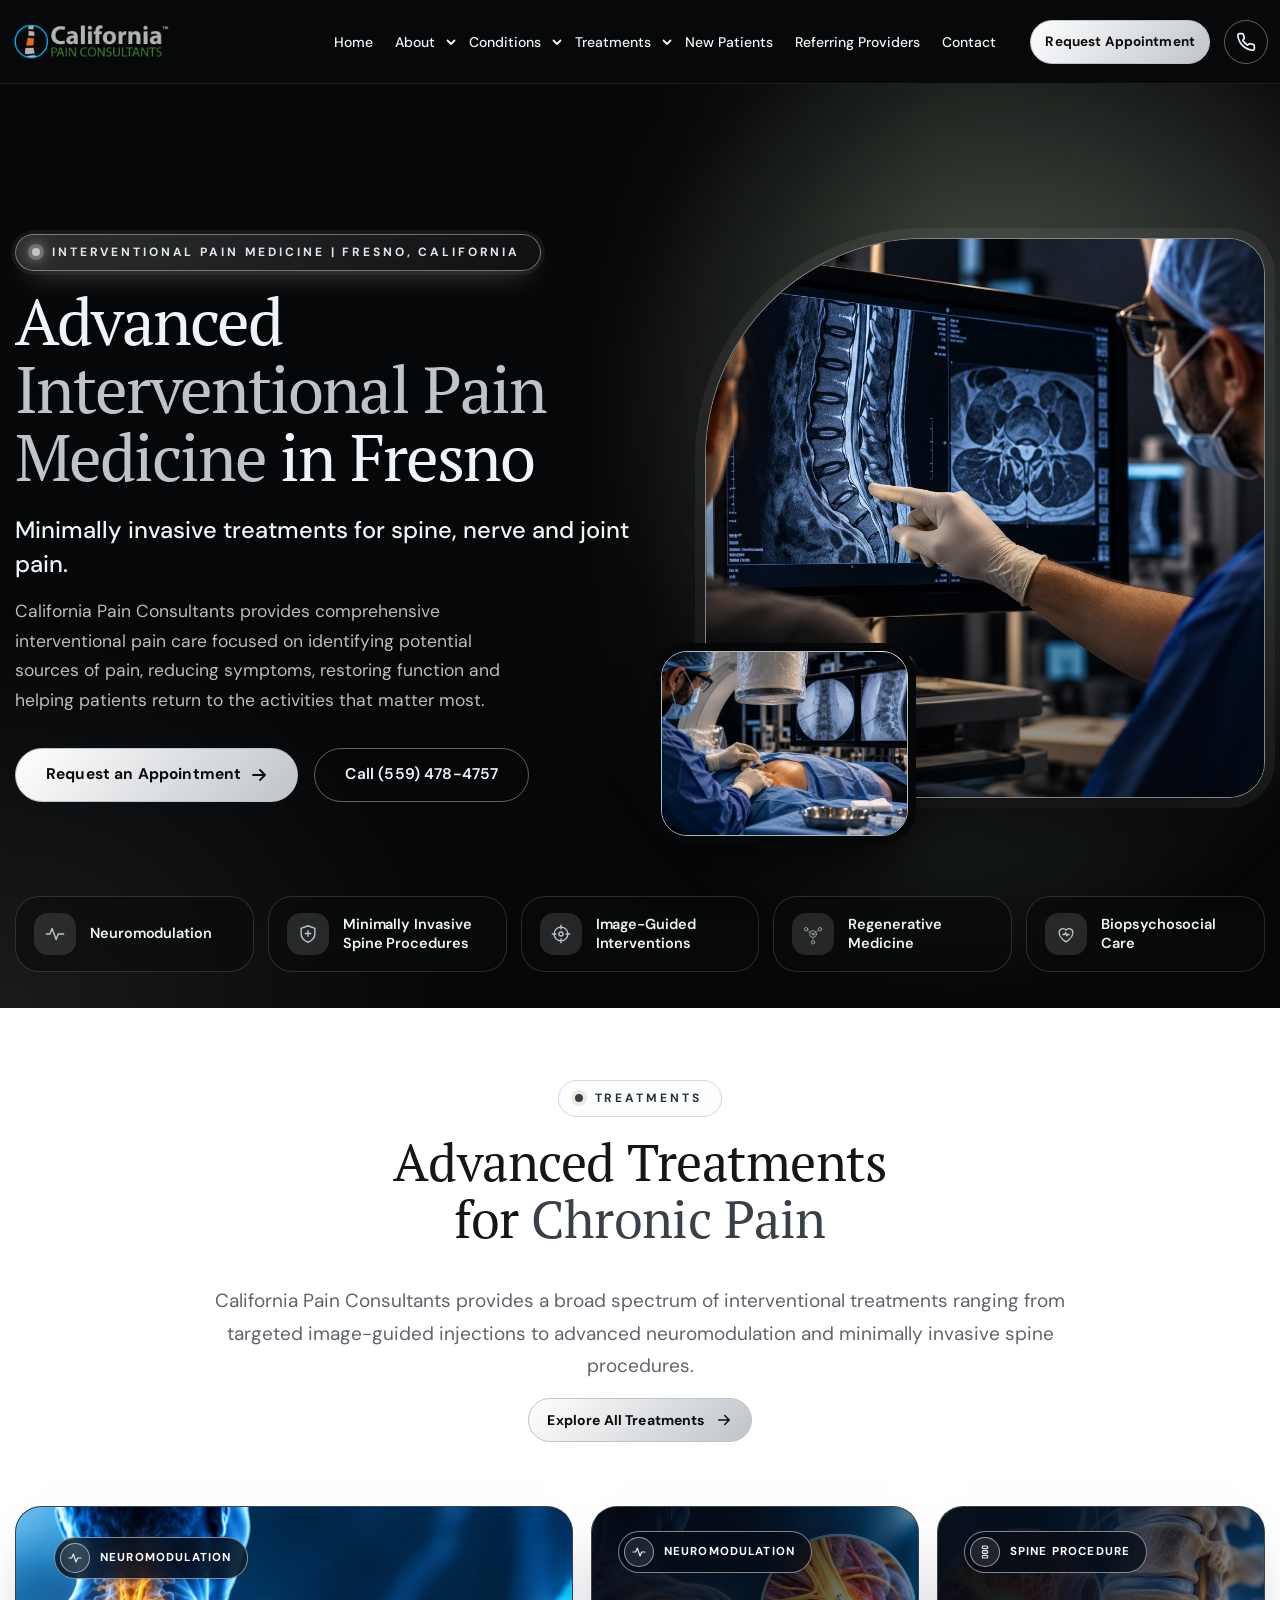
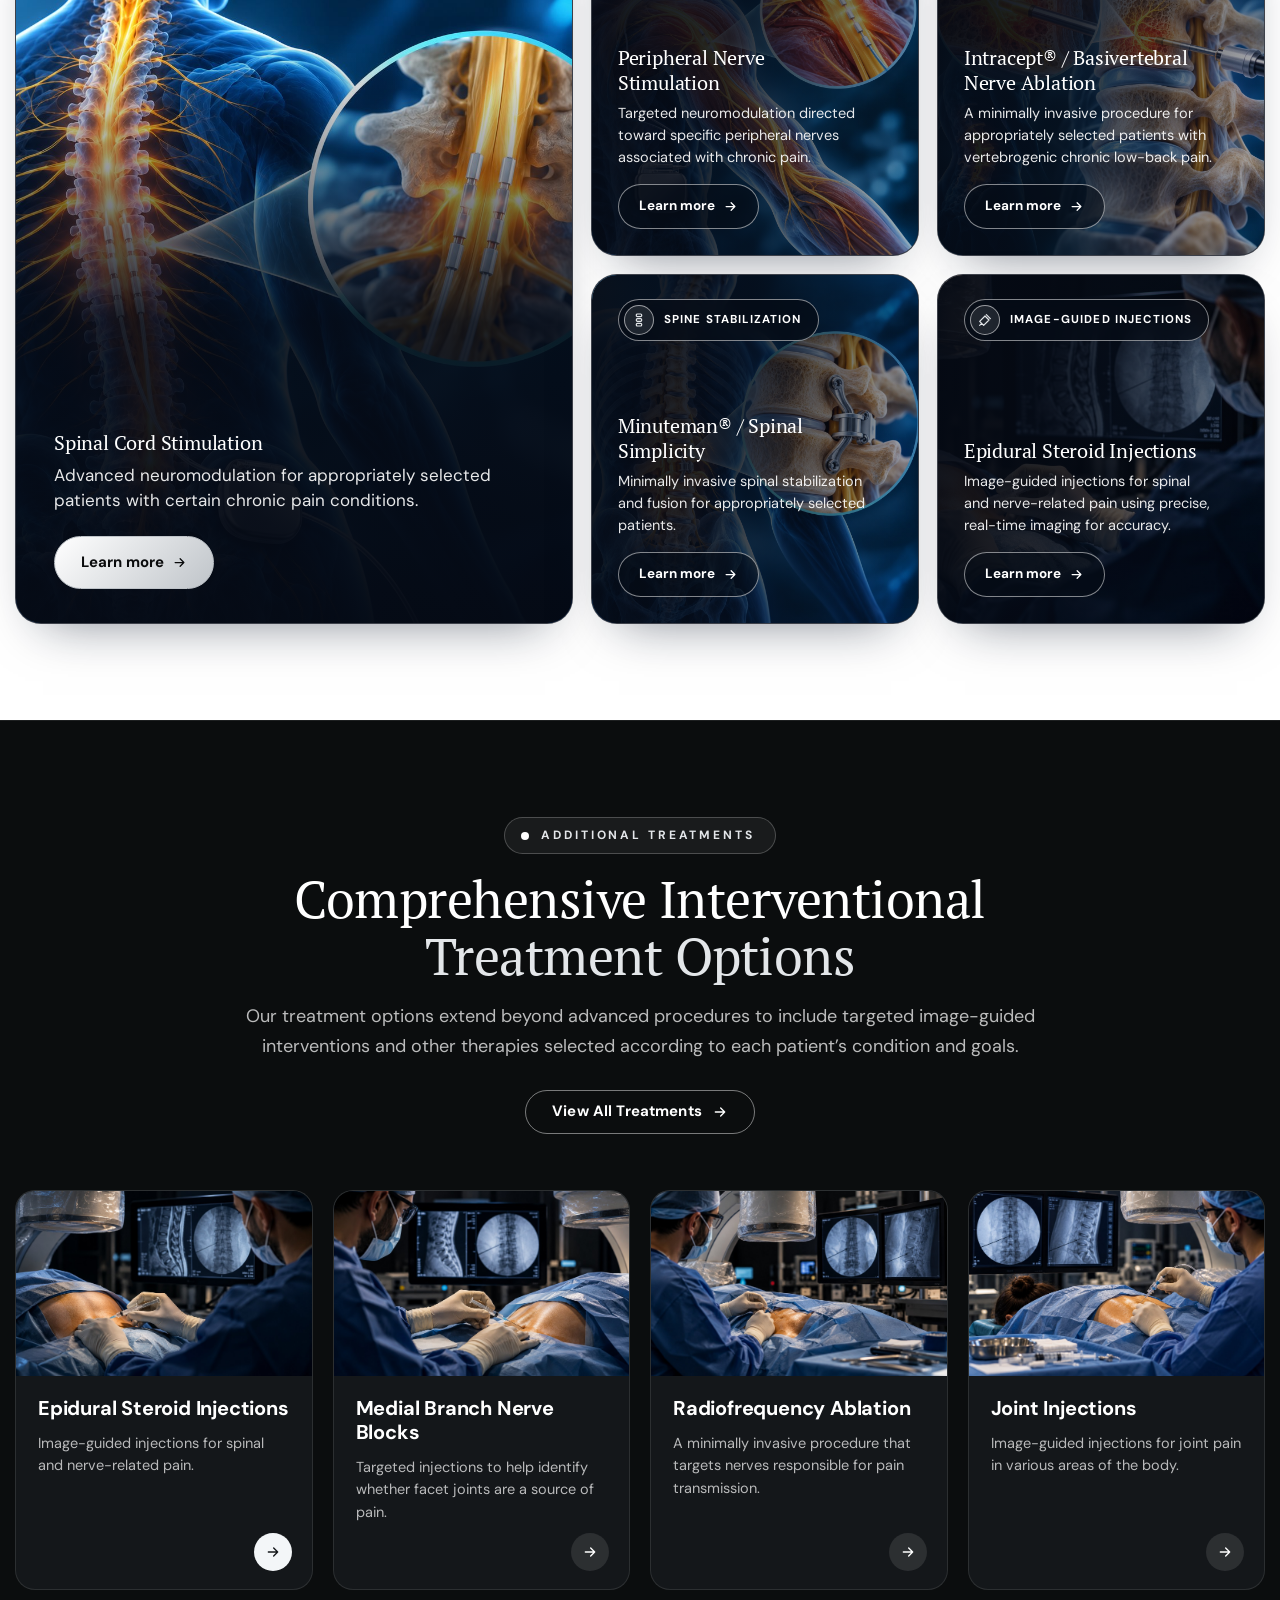
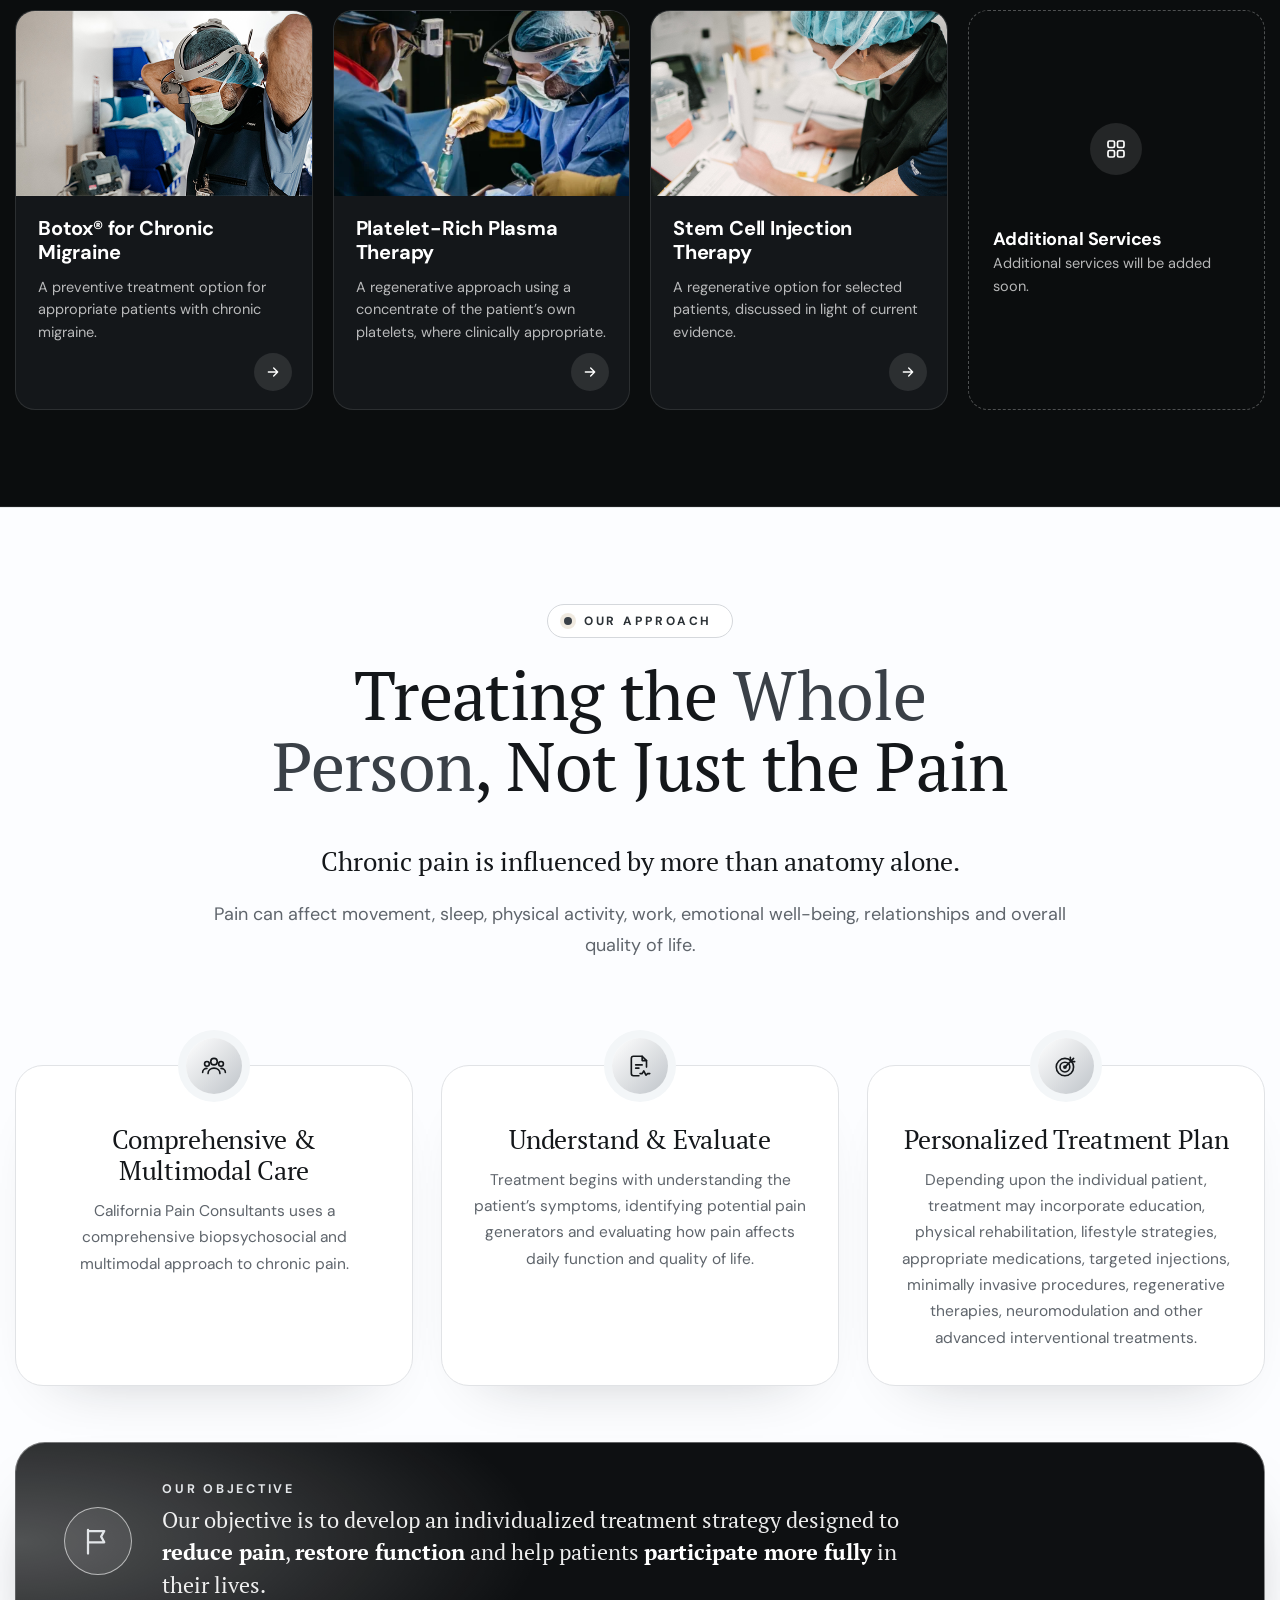
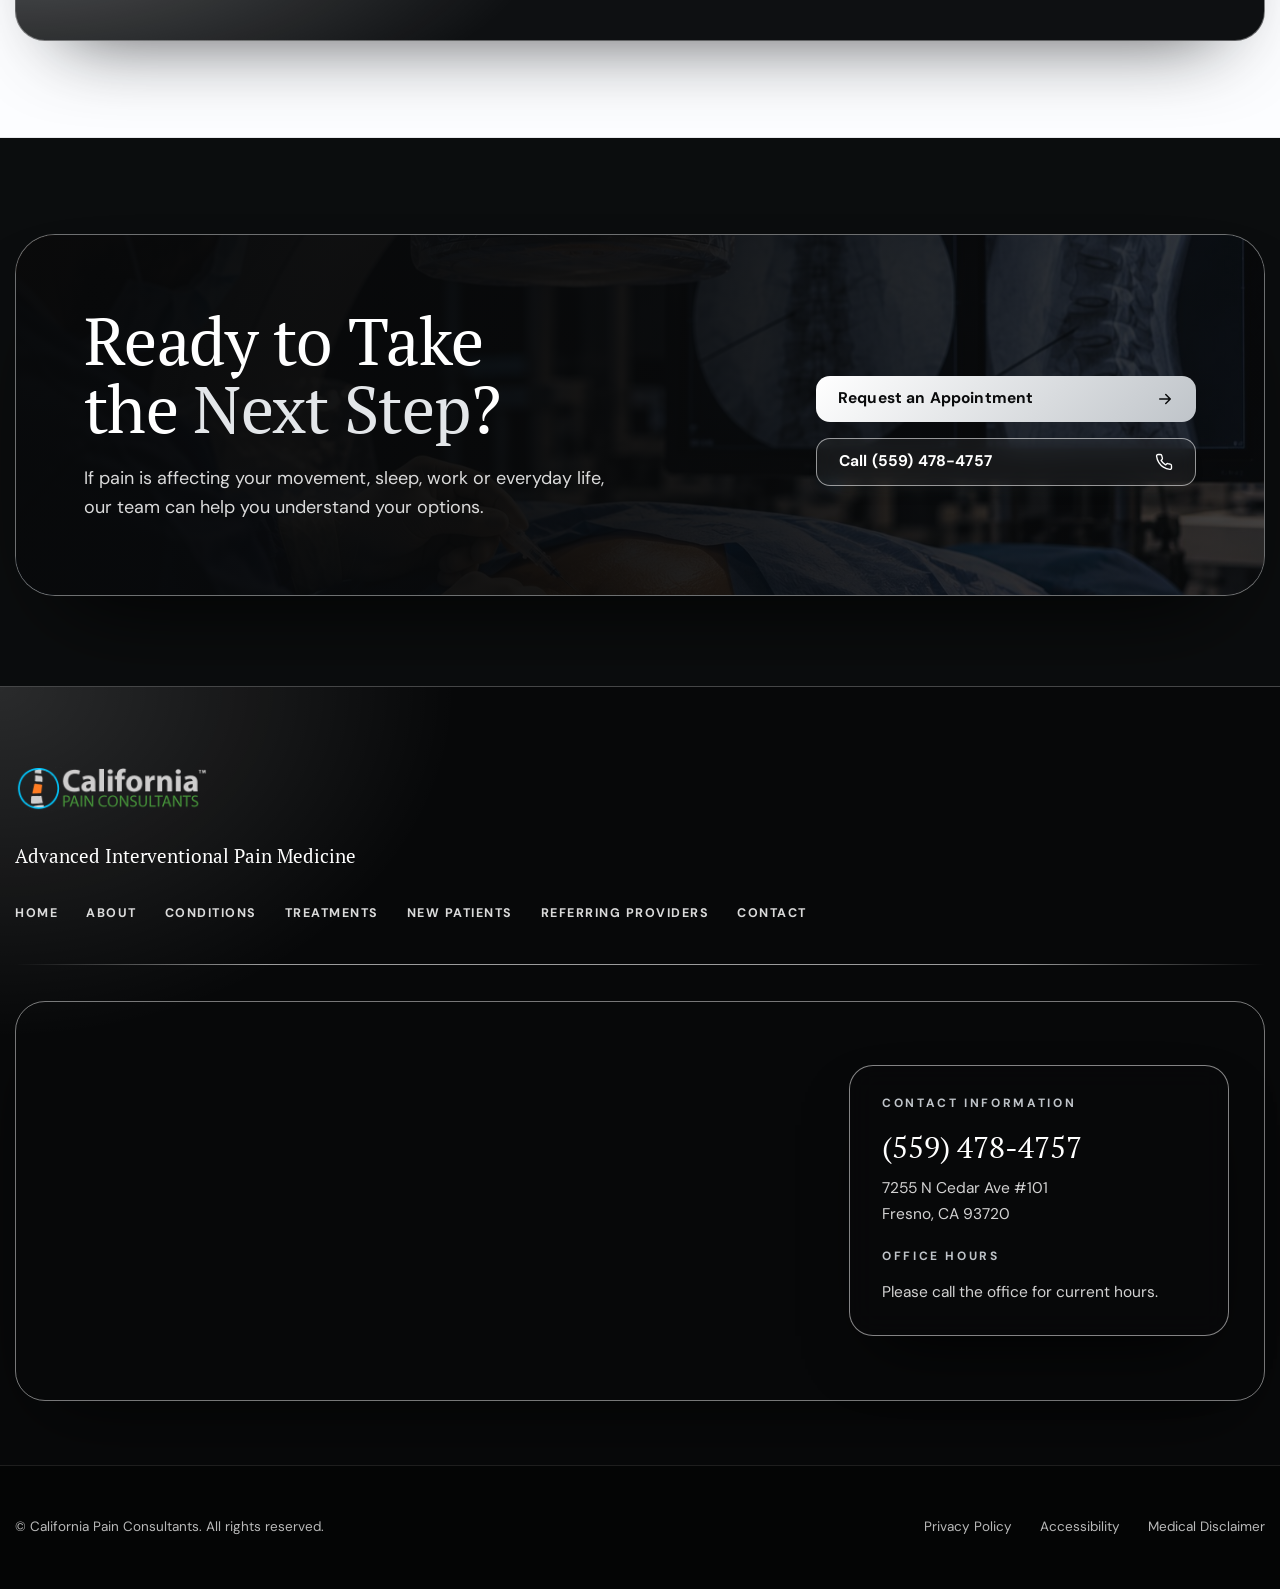
==== commit 5ce22259: "Update color scheme and styles across CSS files; change layout-cinematic version in HTML files" ====
--- a/index.html
+++ b/index.html
@@ -12,7 +12,7 @@
   <link rel="stylesheet" href="assets/css/style.css">
   <link rel="stylesheet" href="assets/css/theme-modern.css">
   <link rel="stylesheet" href="assets/css/theme-black.css">
-  <link rel="stylesheet" href="assets/css/layout-cinematic.css?v=teal7">
+  <link rel="stylesheet" href="assets/css/layout-cinematic.css?v=mono3">
   <script>document.documentElement.classList.add('js');</script>
 </head>
 <body>
--- a/assets/css/style.css
+++ b/assets/css/style.css
@@ -1,26 +1,26 @@
 :root {
-  --color-primary: #0077B6;
-  --color-primary-hover: #005F92;
-  --color-primary-line: #3A9ACF;
-  --brand: #4DB3E6;
-  --brand-dark: #2A9AD6;
+  --color-primary: #2C3237;
+  --color-primary-hover: #14171A;
+  --color-primary-line: #8D949B;
+  --brand: #A9AFB5;
+  --brand-dark: #8D949B;
   --brand-tint: #E3F1FA;
-  --ink: #03304D;
-  --color-footer-bg: #02263D;
+  --ink: #14171A;
+  --color-footer-bg: #0B0D0E;
   --color-header-bg: var(--ink);
   --brand-deep: var(--ink);
   --brand-ink: var(--color-primary);
   --teal: var(--color-primary);
-  --blue-deep: #054B73;
-  --cyan: #3EDBF0;
-  --cyan-dark: #2EC9E0;
-  --cyan-light: #7FE8F6;
-  --gold: #1F9C99;
-
-  --bg-page: #FBFDFD;
-  --bg-sky-soft: #EEF6FC;
-  --bg-sky: #EDF6FD;
-  --bg-tint: #F4F9FB;
+  --blue-deep: #2C3237;
+  --cyan: #E3E6E9;
+  --cyan-dark: #BFC4C9;
+  --cyan-light: #F3F4F6;
+  --gold: #8D949B;
+
+  --bg-page: #F3F6F8;
+  --bg-sky-soft: #F3F6F8;
+  --bg-sky: #F3F6F8;
+  --bg-tint: #F3F6F8;
   --black: #000;
   --border: #E6E1D6;
   --hairline: #E4E9EC;
@@ -32,13 +32,13 @@
   --text: #17212B;
   --white: #FFF;
 
-  --c-25c6e0: #25C6E0;
-  --c-8fd0ea: #8FD0EA;
-  --c-a9d3ea: #A9D3EA;
-  --c-bcdcef: #BCDCEF;
-  --c-bfdcec: #BFDCEC;
-  --c-bfe6ee: #BFE6EE;
-  --c-bfe6f2: #BFE6F2;
+  --c-25c6e0: #BFC4C9;
+  --c-8fd0ea: #C5CACF;
+  --c-a9d3ea: #D5D8DC;
+  --c-bcdcef: #E1E3E6;
+  --c-bfdcec: #E1E3E6;
+  --c-bfe6ee: #E8EAEC;
+  --c-bfe6f2: #E8EAEC;
   --c-c9d6db: #C9D6DB;
   --c-d2eaf4: #D2EAF4;
   --c-d3e6f3: #D3E6F3;
@@ -46,12 +46,12 @@
   --c-ddeef6: #DDEEF6;
   --c-e1eef0: #E1EEF0;
   --c-e6f6fc: #E6F6FC;
-  --c-e8f3fa: #E8F3FA;
-  --c-eaf4fa: #EAF4FA;
-  --c-eaf4fb: #EAF4FB;
-  --c-f1f8fc: #F1F8FC;
-  --c-f28a2e: #F28A2E;
-  --c-f6fafd: #F6FAFD;
+  --c-e8f3fa: #F3F6F8;
+  --c-eaf4fa: #F3F6F8;
+  --c-eaf4fb: #F3F6F8;
+  --c-f1f8fc: #F3F6F8;
+  --c-f28a2e: #8D949B;
+  --c-f6fafd: #F3F6F8;
 
   --color-primary-rgb: 0, 119, 182;
   --rgb-black: 0, 0, 0;
--- a/assets/css/theme-modern.css
+++ b/assets/css/theme-modern.css
@@ -12,26 +12,26 @@
   --cream: #FAFBFC;
   --cream-2: #EFF3F5;
   --cream-3: #E1E7EA;
-  --ink: #1E2923;
+  --ink: #1B1F22;
   --ink-soft: #3B4741;
   --muted: #5E6A63;
 
-  --color-primary: #2E6B3C;          /* logo green, deepened for AA contrast with white text */
-  --color-primary-hover: #245631;
-  --color-primary-line: #2E6B3C;
+  --color-primary: #3A4047;          /* logo green, deepened for AA contrast with white text */
+  --color-primary-hover: #3A4047;
+  --color-primary-line: #3A4047;
   --color-primary-rgb: 46, 107, 60;
-  --brand: #A9CBA0;                  /* light sage — accents on dark surfaces */
-  --brand-dark: #2E6B3C;
-  --brand-tint: #E8F0E3;
-  --brand-ink: #2E6B3C;
+  --brand: #D5D8DC;                  /* light sage — accents on dark surfaces */
+  --brand-dark: #3A4047;
+  --brand-tint: #F3F4F6;
+  --brand-ink: #3A4047;
   --brand-deep: var(--ink);
   --teal: var(--color-primary);
-  --gold: #B97D3B;                   /* logo orange, muted */
-  --sky: #2FA3DD;                    /* logo blue ring — used sparingly */
+  --gold: #5F656C;                   /* logo orange, muted */
+  --sky: #8D949B;                    /* logo blue ring — used sparingly */
 
   --color-footer-bg: #18211C;
   --color-header-bg: var(--ink);
-  --blue-deep: #2A3B31;
+  --blue-deep: #2C3237;
   --cyan: var(--brand);
   --cyan-dark: var(--color-primary);
   --cyan-light: var(--brand);
@@ -52,11 +52,11 @@
   /* hard-coded light blues in style.css → warm neutrals */
   --c-25c6e0: var(--color-primary);
   --c-8fd0ea: #C9D8C2;
-  --c-a9d3ea: #CBD6C3;
+  --c-a9d3ea: #D5D8DC;
   --c-bcdcef: #CFD8DC;
   --c-bfdcec: #CFD8DC;
-  --c-bfe6ee: #CBD6C3;
-  --c-bfe6f2: #CBD6C3;
+  --c-bfe6ee: #D5D8DC;
+  --c-bfe6f2: #D5D8DC;
   --c-c9d6db: #CFD8DC;
   --c-d2eaf4: #DFE5E8;
   --c-d3e6f3: #DFE5E8;
@@ -237,7 +237,7 @@
 .apx-panel {
   border-radius: 32px;
   padding: 56px 48px;
-  background: linear-gradient(160deg, #1E2923 0%, #2A3B31 100%);
+  background: linear-gradient(160deg, #1B1F22 0%, #2C3237 100%);
 }
 .apx-panel::after { background: radial-gradient(circle, rgba(169, 203, 160, .22), transparent 68%); }
 .apx-eyebrow, .apx-goal-label { color: var(--brand); }
--- a/assets/css/theme-black.css
+++ b/assets/css/theme-black.css
@@ -15,16 +15,16 @@
 
   --surface: #121416;                /* cards */
   --surface-2: #181B1E;
-  --gold: #2AA9A6;
-  --gold-light: #6FD6D3;
+  --gold: #BFC4C9;
+  --gold-light: #E3E6E9;
 
   --color-primary: var(--gold);
   --color-primary-hover: var(--gold-light);
   --color-primary-line: var(--gold);
-  --color-primary-rgb: 42, 169, 166;
+  --color-primary-rgb: 255, 255, 255;
   --brand: var(--gold-light);
   --brand-dark: var(--gold);
-  --brand-tint: rgba(42, 169, 166, .12);
+  --brand-tint: rgba(255, 255, 255, .12);
   --brand-ink: var(--gold);
   --brand-deep: var(--cream);
 
@@ -36,7 +36,7 @@
   --bg-page: var(--cream);
   --bg-tint: var(--cream-2);
 
-  --rgb-brand: 111, 214, 211;
+  --rgb-brand: 255, 255, 255;
   --rgb-page: 8, 9, 10;
   --rgb-shadow: 0, 0, 0;
   --shadow-lift: 0 30px 70px -30px rgba(0, 0, 0, .8);
@@ -70,7 +70,7 @@
   background: #fff;
   border-color: #fff;
   color: #0A0B0C;
-  box-shadow: 0 10px 30px -10px rgba(42, 169, 166, .6);
+  box-shadow: 0 10px 30px -10px rgba(255, 255, 255, .6);
 }
 .btn-outline, .hero .btn-outline, .scs-actions .btn-outline, body .site-header .btn-outline, .cta2-secondary {
   background: transparent;
@@ -99,24 +99,24 @@
 body .site-header .icon-btn:hover { background: rgba(255, 255, 255, .08); }
 .dropdown-inner { background: #0E1012; border-color: var(--hairline); box-shadow: 0 30px 70px -20px rgba(0, 0, 0, .9); }
 .dropdown-list a { color: var(--ink); }
-.dropdown-list a:hover { background: rgba(42, 169, 166, .12); color: var(--gold-light); }
+.dropdown-list a:hover { background: rgba(255, 255, 255, .12); color: var(--gold-light); }
 .dd-label { color: var(--gold); }
 @media (max-width: 960px) {
   body .site-header .menu-list { background: #0A0B0C; border-top: 1px solid var(--hairline); }
 }
-:focus-visible, body .site-header :focus-visible { outline-color: var(--gold); box-shadow: 0 0 0 4px rgba(42, 169, 166, .3); }
+:focus-visible, body .site-header :focus-visible { outline-color: var(--gold); box-shadow: 0 0 0 4px rgba(255, 255, 255, .3); }
 
 /* ---------- Hero ---------- */
 .hero, .scs-hero {
   background:
-    radial-gradient(900px 520px at 85% 8%, rgba(42, 169, 166, .13), transparent 62%),
+    radial-gradient(900px 520px at 85% 8%, rgba(255, 255, 255, .13), transparent 62%),
     radial-gradient(700px 420px at 0% 100%, rgba(255, 255, 255, .04), transparent 70%),
     var(--cream);
 }
 .hero-media {
   background: var(--surface);
   border: 1px solid rgba(255, 255, 255, .12);
-  box-shadow: 0 50px 100px -40px rgba(0, 0, 0, .95), 0 0 0 1px rgba(42, 169, 166, .08);
+  box-shadow: 0 50px 100px -40px rgba(0, 0, 0, .95), 0 0 0 1px rgba(255, 255, 255, .08);
 }
 .hero-media::after { content: ""; position: absolute; inset: 0; background: linear-gradient(to top, rgba(8, 9, 10, .55), transparent 45%); pointer-events: none; }
 .hero-chip { z-index: 2; background: rgba(10, 11, 12, .72); border: 1px solid rgba(255, 255, 255, .14); color: var(--muted); -webkit-backdrop-filter: blur(14px); backdrop-filter: blur(14px); }
@@ -142,15 +142,15 @@
   border: 1px solid rgba(255, 255, 255, .09);
 }
 .tf-card:hover, .tf-card:focus-visible, .ax-card:hover, .ax-card:focus-visible {
-  border-color: rgba(42, 169, 166, .6);
-  box-shadow: 0 30px 60px -30px rgba(0, 0, 0, .9), 0 0 0 1px rgba(42, 169, 166, .15);
+  border-color: rgba(255, 255, 255, .6);
+  box-shadow: 0 30px 60px -30px rgba(0, 0, 0, .9), 0 0 0 1px rgba(255, 255, 255, .15);
 }
 .ax-img img { filter: saturate(.92) brightness(.95); }
 .tf-text h3, .ax-body h3 { color: var(--ink); }
 .tf-card > span[aria-hidden], .ax-go { background: rgba(255, 255, 255, .08); color: var(--ink); }
 .tf-card:hover > span[aria-hidden], .ax-card:hover .ax-go { background: var(--gold); color: #0A0B0C; }
 .ax-other { background: transparent; border: 1px dashed rgba(255, 255, 255, .22); }
-.ax-other .ax-ico { background: rgba(42, 169, 166, .12); color: var(--gold); }
+.ax-other .ax-ico { background: rgba(255, 255, 255, .12); color: var(--gold); }
 .ax-other:hover { border-color: var(--gold); transform: none; box-shadow: none; }
 
 /* ---------- Approach ---------- */
@@ -161,9 +161,9 @@
 .apx-text { color: var(--muted); }
 .apx-num { background: var(--gold); color: #0A0B0C; box-shadow: 0 0 0 8px #080A0B; }
 .apx-card { background: var(--surface); border-color: var(--hairline); }
-.apx-card:hover { background: var(--surface-2); border-color: rgba(42, 169, 166, .6); }
-.apx-ico { background: rgba(42, 169, 166, .12); color: var(--gold); }
-.apx-goal-ico { border-color: rgba(42, 169, 166, .5); color: var(--gold); }
+.apx-card:hover { background: var(--surface-2); border-color: rgba(255, 255, 255, .6); }
+.apx-ico { background: rgba(255, 255, 255, .12); color: var(--gold); }
+.apx-goal-ico { border-color: rgba(255, 255, 255, .5); color: var(--gold); }
 .apx-goal-copy { color: var(--ink-soft); }
 .apx-goal-copy span { color: var(--gold-light); }
 
@@ -171,9 +171,9 @@
 body main section.final-cta.cta2 { background: var(--cream); }
 .cta2-card {
   background:
-    radial-gradient(600px 300px at 90% 50%, rgba(42, 169, 166, .16), transparent 70%),
+    radial-gradient(600px 300px at 90% 50%, rgba(255, 255, 255, .16), transparent 70%),
     linear-gradient(135deg, #14171A, #0C0E10);
-  border: 1px solid rgba(42, 169, 166, .25);
+  border: 1px solid rgba(255, 255, 255, .25);
   box-shadow: 0 40px 90px -50px rgba(0, 0, 0, .9);
 }
 .cta2-copy p { color: var(--muted); }
@@ -191,7 +191,7 @@
 .scs-how { background: linear-gradient(to bottom, var(--cream) 0, var(--cream-2) 100%); }
 .scs-hero .scs-sub, .scs-hero .scs-lead, .scs-hero .scs-body, .scs-body, .scs-lead, .scs-sub { color: var(--ink-soft); }
 .scs-journey .scs-stage, .scs-step-card { background: var(--surface); border-color: var(--hairline); color: var(--ink); }
-.scs-stage-tag { background: rgba(42, 169, 166, .14); color: var(--gold-light); }
+.scs-stage-tag { background: rgba(255, 255, 255, .14); color: var(--gold-light); }
 .scs-journey .scs-arrow svg { background: var(--surface-2); border-color: var(--hairline); color: var(--gold); }
 .scs-num, .scs-how .scs-num { background: var(--gold); color: #0A0B0C; box-shadow: 0 0 0 8px var(--cream); }
 .scs-how .scs-steps::before { border-left-color: rgba(255, 255, 255, .14); }
@@ -203,8 +203,8 @@
 
 /* ---------- Overrides for late-cascade light surfaces in theme-modern.css ---------- */
 ul.pillars > li:nth-child(n) { background: var(--surface); border-color: var(--hairline); }
-ul.pillars > li:nth-child(n):hover { border-color: rgba(42, 169, 166, .6); box-shadow: 0 30px 60px -30px rgba(0, 0, 0, .9); }
-ul.pillars > li svg { background: rgba(42, 169, 166, .12); color: var(--gold); }
+ul.pillars > li:nth-child(n):hover { border-color: rgba(255, 255, 255, .6); box-shadow: 0 30px 60px -30px rgba(0, 0, 0, .9); }
+ul.pillars > li svg { background: rgba(255, 255, 255, .12); color: var(--gold); }
 ul.pillars > li:hover svg { background: var(--gold); color: #0A0B0C; }
 ul.pillars > li::after { border-color: rgba(255, 255, 255, .25); }
 ul.pillars > li:hover::after { border-color: var(--gold); }
@@ -262,7 +262,7 @@
 body main .apx::before {
   content: "";
   position: absolute; inset: 0; z-index: -1;
-  background: radial-gradient(700px 420px at 12% 20%, rgba(42, 169, 166, .12), transparent 70%);
+  background: radial-gradient(700px 420px at 12% 20%, rgba(255, 255, 255, .12), transparent 70%);
 }
 .apx-layout { grid-template-columns: minmax(0, .92fr) minmax(0, 1.08fr); gap: 96px; }
 
@@ -272,8 +272,8 @@
 .apx-lead { font-size: 24px; line-height: 1.35; margin-top: 28px; }
 .apx-goal {
   margin-top: 40px; padding: 28px 30px;
-  border: 1px solid rgba(42, 169, 166, .28); border-radius: 22px;
-  background: linear-gradient(135deg, rgba(42, 169, 166, .10), rgba(42, 169, 166, .02));
+  border: 1px solid rgba(255, 255, 255, .28); border-radius: 22px;
+  background: linear-gradient(135deg, rgba(255, 255, 255, .10), rgba(255, 255, 255, .02));
 }
 
 /* right: one glass panel, three editorial rows */
@@ -299,7 +299,7 @@
 .apx-card, .apx-card:hover {
   padding: 0; background: none; border: 0; border-radius: 0; box-shadow: none; transform: none;
 }
-.apx-ico { width: 46px; height: 46px; border-radius: 50%; border: 1px solid rgba(42, 169, 166, .4); background: none; }
+.apx-ico { width: 46px; height: 46px; border-radius: 50%; border: 1px solid rgba(255, 255, 255, .4); background: none; }
 body main .apx-card h3:not(.x1):not(.x2):not(.x3) { font-family: var(--font-serif); font-weight: 500; font-size: 26px; letter-spacing: -.01em; margin: 0 0 10px; }
 .apx-card p { font-size: 15.5px; line-height: 1.75; }
 
@@ -328,15 +328,15 @@
   padding: 9px 20px 9px 16px; margin-bottom: 26px;
   font-size: 12px; font-weight: 700; letter-spacing: .24em; text-transform: uppercase;
   color: var(--gold-light);
-  background: linear-gradient(135deg, rgba(42, 169, 166, .16), rgba(42, 169, 166, .04));
-  border: 1px solid rgba(42, 169, 166, .38);
+  background: linear-gradient(135deg, rgba(255, 255, 255, .16), rgba(255, 255, 255, .04));
+  border: 1px solid rgba(255, 255, 255, .38);
   border-radius: 999px;
-  box-shadow: 0 0 0 4px rgba(42, 169, 166, .05), 0 12px 30px -14px rgba(42, 169, 166, .5);
+  box-shadow: 0 0 0 4px rgba(255, 255, 255, .05), 0 12px 30px -14px rgba(255, 255, 255, .5);
 }
 .apx-eyebrow::before {
   content: ""; flex: none; width: 8px; height: 8px; margin: 0;
   border-radius: 50%; background: var(--gold);
-  box-shadow: 0 0 0 4px rgba(42, 169, 166, .2), 0 0 14px 2px rgba(42, 169, 166, .7);
+  box-shadow: 0 0 0 4px rgba(255, 255, 255, .2), 0 0 14px 2px rgba(255, 255, 255, .7);
 }
 .apx-eyebrow { width: fit-content; max-width: 100%; justify-self: start; align-self: flex-start; }
 
@@ -347,16 +347,16 @@
   padding: 9px 20px 9px 16px; margin-bottom: 26px;
   font-size: 12px; font-weight: 700; letter-spacing: .24em; text-transform: uppercase; line-height: 1.4;
   color: var(--gold-light);
-  background: linear-gradient(135deg, rgba(42, 169, 166, .16), rgba(42, 169, 166, .04));
-  border: 1px solid rgba(42, 169, 166, .38);
+  background: linear-gradient(135deg, rgba(255, 255, 255, .16), rgba(255, 255, 255, .04));
+  border: 1px solid rgba(255, 255, 255, .38);
   border-radius: 999px;
-  box-shadow: 0 0 0 4px rgba(42, 169, 166, .05), 0 12px 30px -14px rgba(42, 169, 166, .5);
+  box-shadow: 0 0 0 4px rgba(255, 255, 255, .05), 0 12px 30px -14px rgba(255, 255, 255, .5);
 }
 .hero .eyebrow::before, .treatments .eyebrow::before, .additional .eyebrow::before, .scs-eyebrow::before,
 body main section.additional .ax-head .eyebrow::before, .tf-intro .eyebrow::before {
   content: ""; flex: none; width: 8px; height: 8px; margin: 0;
   border-radius: 50%; background: var(--gold);
-  box-shadow: 0 0 0 4px rgba(42, 169, 166, .2), 0 0 14px 2px rgba(42, 169, 166, .7);
+  box-shadow: 0 0 0 4px rgba(255, 255, 255, .2), 0 0 14px 2px rgba(255, 255, 255, .7);
 }
 @media (max-width: 560px) {
   .hero .eyebrow, .treatments .eyebrow, .additional .eyebrow, .scs-eyebrow, .apx-eyebrow { letter-spacing: .14em; font-size: 11px; padding: 8px 14px 8px 12px; }
@@ -372,8 +372,8 @@
   --ink: #14171A;
   --ink-soft: #2C3237;
   --muted: #5B6168;
-  --gold: #0B7C7A;                      /* deeper gold keeps AA contrast on white */
-  --gold-light: #08605F;
+  --gold: #3A4047;                      /* deeper gold keeps AA contrast on white */
+  --gold-light: #2C3237;
   --surface: #FFFFFF;
   --surface-2: #F1F5F7;
   --hairline: rgba(20, 23, 26, .12);
@@ -428,8 +428,8 @@
   --ink: #14171A;
   --ink-soft: #2C3237;
   --muted: #5B6168;
-  --gold: #0B7C7A;
-  --gold-light: #08605F;
+  --gold: #3A4047;
+  --gold-light: #2C3237;
   --cream: #FAFBFC;
   --surface: #FFFFFF;
   --surface-2: #F1F5F7;
--- a/assets/css/layout-cinematic.css
+++ b/assets/css/layout-cinematic.css
@@ -247,8 +247,8 @@
 /* primary buttons: bright gold + near-black text everywhere (dark-gold fill on light sections made labels unreadable) */
 body main .btn-primary, body main a.btn-primary, body main .ax-viewall, body main .cta2-primary,
 body .site-header .btn-primary, .mobile-action-bar .btn-primary {
-  background: linear-gradient(135deg, #8FE3E0, #2FB8B5) !important;
-  border-color: #2FB8B5 !important;
+  background: linear-gradient(135deg, #FFFFFF, #BFC4C9) !important;
+  border-color: #BFC4C9 !important;
   color: #0A0B0C !important;
   font-weight: 700;
 }
@@ -267,7 +267,7 @@
 body main .tb-body p, body main .ax-body p { color: rgba(255, 255, 255, .92); }
 
 /* section pills ("Treatments", "Additional Treatments") */
-body main #advanced-treatments .eyebrow { color: #064F4E; background: rgba(154, 116, 50, .14); border-color: rgba(107, 78, 23, .5); }
+body main #advanced-treatments .eyebrow { color: #2C3237; background: rgba(154, 116, 50, .14); border-color: rgba(107, 78, 23, .5); }
 
 /* treatment illustrations (square art) — keep the zoom callout / device in frame */
 
@@ -294,7 +294,7 @@
 }
 body main section.additional .ax-card::after { display: none; }
 body main section.additional a.ax-card:hover, body main section.additional a.ax-card:focus-visible {
-  background: #1C1F23; border-color: rgba(111, 214, 211, .6); transform: translateX(6px);
+  background: #1C1F23; border-color: rgba(255, 255, 255, .6); transform: translateX(6px);
 }
 body main section.additional .ax-img { position: relative; inset: auto; width: 112px; height: 112px; aspect-ratio: 1; border-radius: 16px; overflow: hidden; flex: none; }
 body main section.additional .ax-img img { width: 100%; height: 100%; object-fit: cover; }
@@ -302,17 +302,17 @@
 body main section.additional .ax-body { position: static; padding: 0; min-width: 0; }
 body main section.additional .ax-body::before {
   content: counter(ax, decimal-leading-zero); display: block; margin-bottom: 4px;
-  font-size: 12px; font-weight: 700; letter-spacing: .16em; color: #6FD6D3;
+  font-size: 12px; font-weight: 700; letter-spacing: .16em; color: #E3E6E9;
 }
 body main section.additional .ax-body h3 { font-size: clamp(20px, 1.7vw, 25px); margin: 0 0 6px; color: #fff; }
 body main section.additional .ax-body p { font-size: 15px; line-height: 1.5; color: rgba(243, 239, 230, .8); margin: 0; }
 body main section.additional .ax-go {
   position: static; width: 44px; height: 44px; border-radius: 50%; display: grid; place-items: center;
-  background: rgba(111, 214, 211, .12); color: #6FD6D3; border: 1px solid rgba(111, 214, 211, .35);
+  background: rgba(255, 255, 255, .12); color: #E3E6E9; border: 1px solid rgba(255, 255, 255, .35);
   -webkit-backdrop-filter: none; backdrop-filter: none; transition: background .3s ease, color .3s ease;
 }
 body main section.additional .ax-go svg { width: 18px; height: 18px; }
-body main section.additional a.ax-card:hover .ax-go { background: #6FD6D3; color: #0A0B0C; }
+body main section.additional a.ax-card:hover .ax-go { background: #E3E6E9; color: #0A0B0C; }
 /* placeholder row */
 body main section.additional .ax-other { display: grid; grid-template-columns: 44px minmax(0, 1fr); padding: 18px 22px; background: transparent; border: 1px dashed rgba(255, 255, 255, .25); min-height: 0; }
 body main section.additional .ax-other .ax-body::before { display: none; }
@@ -337,8 +337,8 @@
 body main section.treatments {
   position: relative; overflow: hidden;
   background:
-    radial-gradient(ellipse 55% 45% at 100% 0%, rgba(111, 214, 211, .38), transparent 62%),
-    radial-gradient(ellipse 45% 40% at 0% 28%, rgba(111, 214, 211, .24), transparent 66%),
+    radial-gradient(ellipse 55% 45% at 100% 0%, rgba(255, 255, 255, .38), transparent 62%),
+    radial-gradient(ellipse 45% 40% at 0% 28%, rgba(255, 255, 255, .24), transparent 66%),
     #FAFBFC;
 }
 body main section.treatments::before {
@@ -352,10 +352,10 @@
 body main .tbx-lg { grid-row: span 2; }
 body main .tbx-card a {
   position: relative; display: block; height: 100%; overflow: hidden; isolation: isolate; color: #fff; text-decoration: none;
-  background: #060C17; border: 1px solid rgba(111, 214, 211, .22); border-radius: 26px;
+  background: #060C17; border: 1px solid rgba(255, 255, 255, .22); border-radius: 26px;
   box-shadow: 0 24px 50px -28px rgba(10, 20, 40, .55); transition: transform .35s ease, border-color .35s ease, box-shadow .35s ease;
 }
-body main .tbx-card a:hover, body main .tbx-card a:focus-visible { transform: translateY(-5px); border-color: rgba(111, 214, 211, .75); box-shadow: 0 30px 60px -26px rgba(10, 20, 40, .7); }
+body main .tbx-card a:hover, body main .tbx-card a:focus-visible { transform: translateY(-5px); border-color: rgba(255, 255, 255, .75); box-shadow: 0 30px 60px -26px rgba(10, 20, 40, .7); }
 body main .tbx-img { position: absolute; inset: 0; z-index: -2; width: 100%; height: 100%; object-fit: cover; object-position: 70% 50%; transition: transform .7s ease; }
 body main .tbx-card a:hover .tbx-img { transform: scale(1.06); }
 body main .tbx-card a::after {
@@ -373,10 +373,10 @@
 body main .tbx-lg .tbx-body { padding: 30px 38px 34px; }
 body main .tbx-tag {
   align-self: flex-start; display: inline-flex; align-items: center; gap: 10px; padding: 5px 16px 5px 5px; border-radius: 999px;
-  font-size: 11.5px; font-weight: 700; letter-spacing: .1em; text-transform: uppercase; color: #8FE3E0;
-  background: rgba(6, 12, 23, .78); border: 1px solid rgba(111, 214, 211, .5); -webkit-backdrop-filter: blur(8px); backdrop-filter: blur(8px);
-}
-body main .tbx-ico { display: grid; place-items: center; width: 30px; height: 30px; border-radius: 50%; color: #6FD6D3; border: 1px solid rgba(111, 214, 211, .55); background: rgba(111, 214, 211, .1); }
+  font-size: 11.5px; font-weight: 700; letter-spacing: .1em; text-transform: uppercase; color: #FFFFFF;
+  background: rgba(6, 12, 23, .78); border: 1px solid rgba(255, 255, 255, .5); -webkit-backdrop-filter: blur(8px); backdrop-filter: blur(8px);
+}
+body main .tbx-ico { display: grid; place-items: center; width: 30px; height: 30px; border-radius: 50%; color: #E3E6E9; border: 1px solid rgba(255, 255, 255, .55); background: rgba(255, 255, 255, .1); }
 body main .tbx-ico svg { width: 16px; height: 16px; }
 body main .tbx-main { display: block; max-width: 92%; }
 body main .tbx-main h3:not(.x1):not(.x2):not(.x3) { margin: 0 0 10px; color: #fff; font-family: var(--font-serif); font-weight: 500; font-size: clamp(22px, 1.9vw, 28px); line-height: 1.12; letter-spacing: -.01em; }
@@ -389,8 +389,8 @@
   font-size: 13.5px; font-weight: 700; color: #fff; background: rgba(6, 12, 23, .6); border: 1px solid rgba(255, 255, 255, .5); transition: background .25s ease, color .25s ease, border-color .25s ease;
 }
 body main .tbx-btn svg { width: 15px; height: 15px; }
-body main .tbx-lg .tbx-btn { padding: 13px 26px; font-size: 15px; color: #0A0B0C; background: linear-gradient(135deg, #8FE3E0, #2FB8B5); border-color: #2FB8B5; }
-body main .tbx-card a:hover .tbx-btn { background: #8FE3E0; border-color: #8FE3E0; color: #0A0B0C; }
+body main .tbx-lg .tbx-btn { padding: 13px 26px; font-size: 15px; color: #0A0B0C; background: linear-gradient(135deg, #FFFFFF, #BFC4C9); border-color: #BFC4C9; }
+body main .tbx-card a:hover .tbx-btn { background: #FFFFFF; border-color: #FFFFFF; color: #0A0B0C; }
 
 
 
@@ -438,7 +438,7 @@
   display: block; position: relative; height: 100%; padding: 0; border-radius: 26px; overflow: hidden; isolation: isolate;
   background: #15171A; border: 1px solid rgba(255, 255, 255, .1); transform: none;
 }
-body main section.additional a.ax-card:hover, body main section.additional a.ax-card:focus-visible { transform: none; background: #15171A; border-color: rgba(111, 214, 211, .7); }
+body main section.additional a.ax-card:hover, body main section.additional a.ax-card:focus-visible { transform: none; background: #15171A; border-color: rgba(255, 255, 255, .7); }
 body main section.additional .ax-img { position: absolute; inset: 0; z-index: -2; width: 100%; height: 100%; aspect-ratio: auto; border-radius: 0; }
 body main section.additional .ax-img img { width: 100%; height: 100%; object-fit: cover; filter: brightness(.5) saturate(.75); transition: filter .6s ease, transform .8s ease; }
 body main section.additional .ax-grid:not(:hover):not(:focus-within) > li:first-child .ax-img img,
@@ -460,10 +460,10 @@
   position: absolute; left: 0; right: 0; bottom: 0; z-index: 2; width: 560px; max-width: 100%; padding: 0 34px 34px;
   opacity: 0; pointer-events: none; transition: opacity .25s ease;
 }
-body main section.additional .ax-body::before { margin-bottom: 10px; font-size: 13px; letter-spacing: .18em; color: #6FD6D3; }
+body main section.additional .ax-body::before { margin-bottom: 10px; font-size: 13px; letter-spacing: .18em; color: #E3E6E9; }
 body main section.additional .ax-body h3 { font-size: clamp(24px, 2.3vw, 34px); line-height: 1.1; margin: 0 0 12px; color: #fff; white-space: normal; }
 body main section.additional .ax-body p { font-size: 16px; line-height: 1.55; color: rgba(255, 255, 255, .9); max-width: 44ch; }
-body main section.additional .ax-go { position: absolute; z-index: 3; top: 22px; right: 22px; bottom: auto; width: 46px; height: 46px; border-radius: 50%; background: #8FE3E0; color: #0A0B0C; border: 0; opacity: 0; transition: opacity .25s ease; }
+body main section.additional .ax-go { position: absolute; z-index: 3; top: 22px; right: 22px; bottom: auto; width: 46px; height: 46px; border-radius: 50%; background: #FFFFFF; color: #0A0B0C; border: 0; opacity: 0; transition: opacity .25s ease; }
 body main section.additional .ax-grid:not(:hover):not(:focus-within) > li:first-child .ax-body,
 body main section.additional .ax-grid > li:hover .ax-body,
 body main section.additional .ax-grid > li:focus-within .ax-body,
@@ -523,7 +523,7 @@
 body main #our-approach .apx-ico {
   position: absolute; top: -28px; left: 50%; transform: translateX(-50%); z-index: 2;
   display: grid; place-items: center; width: 56px; height: 56px; border-radius: 50%;
-  background: linear-gradient(135deg, #8FE3E0, #2FB8B5); color: #14171A; border: 0; box-shadow: 0 0 0 8px #F3F6F8;
+  background: linear-gradient(135deg, #FFFFFF, #BFC4C9); color: #14171A; border: 0; box-shadow: 0 0 0 8px #F3F6F8;
 }
 body main #our-approach .apx-ico svg { width: 26px; height: 26px; }
 body main #our-approach .apx-card h3:not(.x1):not(.x2):not(.x3) { font-size: 26px; margin: 0 0 12px; }
@@ -531,15 +531,15 @@
 
 body main #our-approach .apx-goal {
   order: 2; position: relative; overflow: hidden; width: 100%; margin-top: 56px; padding: 38px 48px;
-  display: flex; align-items: center; gap: 30px; border-radius: 30px; border: 1px solid rgba(111, 214, 211, .35);
-  background: radial-gradient(ellipse 60% 140% at 0% 50%, rgba(42, 169, 166, .28), transparent 70%), #0E1012;
+  display: flex; align-items: center; gap: 30px; border-radius: 30px; border: 1px solid rgba(255, 255, 255, .35);
+  background: radial-gradient(ellipse 60% 140% at 0% 50%, rgba(255, 255, 255, .28), transparent 70%), #0E1012;
   box-shadow: 0 40px 80px -48px rgba(10, 12, 14, .8);
 }
-body main #our-approach .apx-goal-ico { flex: none; display: grid; place-items: center; width: 68px; height: 68px; border-radius: 50%; color: #6FD6D3; border: 1px solid rgba(111, 214, 211, .6); background: rgba(111, 214, 211, .08); }
+body main #our-approach .apx-goal-ico { flex: none; display: grid; place-items: center; width: 68px; height: 68px; border-radius: 50%; color: #E3E6E9; border: 1px solid rgba(255, 255, 255, .6); background: rgba(255, 255, 255, .08); }
 body main #our-approach .apx-goal-ico svg { width: 30px; height: 30px; }
-body main #our-approach .apx-goal-label { color: #6FD6D3; font-size: 12.5px; letter-spacing: .22em; margin-bottom: 8px; }
+body main #our-approach .apx-goal-label { color: #E3E6E9; font-size: 12.5px; letter-spacing: .22em; margin-bottom: 8px; }
 body main #our-approach .apx-goal-copy { color: rgba(255, 255, 255, .92); font-family: var(--font-serif); font-size: clamp(19px, 1.7vw, 25px); line-height: 1.5; max-width: 62ch; }
-body main #our-approach .apx-goal-copy span { color: #8FE3E0; font-style: normal; }
+body main #our-approach .apx-goal-copy span { color: #FFFFFF; font-style: normal; }
 
 @media (max-width: 900px) {
   body main #our-approach .apx-steps { grid-template-columns: 1fr; gap: 54px; margin-top: 64px; }
@@ -554,19 +554,19 @@
 body main .cta2-card {
   position: relative; display: grid; grid-template-columns: minmax(0, 1.1fr) minmax(0, .9fr); align-items: stretch; gap: 0;
   min-height: 460px; padding: 0; text-align: left; border-radius: 40px; overflow: hidden;
-  border: 1px solid rgba(111, 214, 211, .5); background: linear-gradient(135deg, #A6EBE8 0%, #D9B97F 100%);
+  border: 1px solid rgba(255, 255, 255, .5); background: linear-gradient(135deg, #FFFFFF 0%, #BFC4C9 100%);
   box-shadow: 0 50px 100px -50px rgba(0, 0, 0, .9);
 }
 body main .cta2-card::before { display: none; }
 body main .cta2-copy { position: relative; z-index: 2; display: flex; flex-direction: column; align-items: flex-start; justify-content: center; max-width: none; padding: 72px 64px; }
 body main section.final-cta.cta2 .cta2-copy h2 { color: #14171A; font-size: clamp(2.2rem, 1.3rem + 2.6vw, 3.8rem); line-height: 1.06; max-width: 14ch; margin: 0 0 20px; }
-body main section.final-cta.cta2 .cta2-copy h2 .cta-em { color: #064F4E; font-style: normal; }
+body main section.final-cta.cta2 .cta2-copy h2 .cta-em { color: #2C3237; font-style: normal; }
 body main section.final-cta.cta2 .cta2-copy p { color: #2C2416; font-size: 18px; line-height: 1.65; max-width: 46ch; margin: 0 0 34px; text-align: left; }
 body main .cta2-card .cta-actions { justify-content: flex-start; gap: 14px; }
-body main .cta2-card .cta2-primary { background: #0E1012 !important; border-color: #0E1012 !important; color: #8FE3E0 !important; }
+body main .cta2-card .cta2-primary { background: #0E1012 !important; border-color: #0E1012 !important; color: #FFFFFF !important; }
 body main .cta2-card .cta2-primary:hover { background: #fff !important; border-color: #fff !important; color: #0A0B0C !important; }
 body main .cta2-card .cta2-secondary { background: transparent; border: 1.5px solid #14171A; color: #14171A; }
-body main .cta2-card .cta2-secondary:hover { background: #14171A; color: #8FE3E0; border-color: #14171A; }
+body main .cta2-card .cta2-secondary:hover { background: #14171A; color: #FFFFFF; border-color: #14171A; }
 
 body main .cta2-visual { position: relative; inset: auto; height: auto; margin: 18px 18px 18px 0; border-radius: 28px; overflow: hidden; box-shadow: 0 0 0 1px rgba(20, 23, 26, .25); }
 body main .cta2-visual img, body main .cta2-cand .cta2-visual img {
@@ -577,9 +577,9 @@
 body main .cta2-chip {
   position: absolute; z-index: 3; right: 36px; bottom: 36px; margin: 0; padding: 14px 20px; border-radius: 18px;
   font-size: 13px; line-height: 1.4; color: rgba(255, 255, 255, .85);
-  background: rgba(10, 11, 12, .6); border: 1px solid rgba(111, 214, 211, .45); -webkit-backdrop-filter: blur(12px); backdrop-filter: blur(12px);
-}
-body main .cta2-chip strong { display: block; font-family: var(--font-serif); font-weight: 500; font-size: 17px; color: #8FE3E0; }
+  background: rgba(10, 11, 12, .6); border: 1px solid rgba(255, 255, 255, .45); -webkit-backdrop-filter: blur(12px); backdrop-filter: blur(12px);
+}
+body main .cta2-chip strong { display: block; font-family: var(--font-serif); font-weight: 500; font-size: 17px; color: #FFFFFF; }
 
 @media (max-width: 900px) {
   body main section.final-cta.cta2 { padding: 64px 0 !important; }
@@ -596,8 +596,8 @@
    Markup comes from assets/js/footer.js (unchanged); layout is done with grid areas.
    Left: brand, quick-link chips, contact + hours. Right: tall map. */
 body .sf {
-  position: relative; overflow: hidden; border-top: 1px solid rgba(111, 214, 211, .25);
-  background: radial-gradient(ellipse 55% 60% at 0% 0%, rgba(42, 169, 166, .14), transparent 65%), #070809;
+  position: relative; overflow: hidden; border-top: 1px solid rgba(255, 255, 255, .25);
+  background: radial-gradient(ellipse 55% 60% at 0% 0%, rgba(255, 255, 255, .14), transparent 65%), #070809;
 }
 body .sf .sf-top { padding: 84px 0 72px; }
 body .sf .sf-grid {
@@ -605,12 +605,12 @@
   grid-template-areas: "brand map" "links map" "contact map";
 }
 body .sf .sf-brand { grid-area: brand; }
-body .sf .sf-brand p { margin-top: 14px; font-family: var(--font-serif); font-size: 20px; color: #8FE3E0; }
+body .sf .sf-brand p { margin-top: 14px; font-family: var(--font-serif); font-size: 20px; color: #FFFFFF; }
 body .sf nav.sf-col { grid-area: links; }
 body .sf .sf-col:nth-child(3) { grid-area: contact; display: grid; grid-template-rows: auto auto; grid-auto-flow: column; grid-auto-columns: minmax(0, 1fr); column-gap: 40px; align-content: start; }
 body .sf .sf-map { grid-area: map; display: flex; flex-direction: column; align-self: stretch; }
 
-body .sf .sf-h { margin: 0 0 16px; font-size: 12px; letter-spacing: .22em; color: #2FB8B5; }
+body .sf .sf-h { margin: 0 0 16px; font-size: 12px; letter-spacing: .22em; color: #BFC4C9; }
 body .sf .sf-h-gap { margin-top: 0; }
 body .sf nav.sf-col ul { display: flex; flex-wrap: wrap; gap: 10px; list-style: none; margin: 0; padding: 0; }
 body .sf nav.sf-col li { margin: 0; }
@@ -618,22 +618,22 @@
   display: inline-block; padding: 9px 18px; border-radius: 999px; font-size: 14px; font-weight: 600; color: #fff;
   border: 1px solid rgba(255, 255, 255, .2); background: rgba(255, 255, 255, .03); transition: background .25s ease, color .25s ease, border-color .25s ease;
 }
-body .sf nav.sf-col a:hover, body .sf nav.sf-col a:focus-visible { background: #8FE3E0; border-color: #8FE3E0; color: #0A0B0C; }
+body .sf nav.sf-col a:hover, body .sf nav.sf-col a:focus-visible { background: #FFFFFF; border-color: #FFFFFF; color: #0A0B0C; }
 
 body .sf address { font-style: normal; font-size: 15.5px; line-height: 1.7; color: rgba(255, 255, 255, .82); }
-body .sf address a { display: inline-block; margin-bottom: 6px; font-family: var(--font-serif); font-size: 30px; line-height: 1.1; color: #8FE3E0; text-decoration: none; }
+body .sf address a { display: inline-block; margin-bottom: 6px; font-family: var(--font-serif); font-size: 30px; line-height: 1.1; color: #FFFFFF; text-decoration: none; }
 body .sf address a:hover { color: #fff; }
 body .sf .sf-col:nth-child(3) p { font-size: 15.5px; line-height: 1.7; color: rgba(255, 255, 255, .82); }
 
 body .sf .sf-map iframe {
-  flex: 1; width: 100%; min-height: 440px; border: 1px solid rgba(111, 214, 211, .45); border-radius: 28px;
+  flex: 1; width: 100%; min-height: 440px; border: 1px solid rgba(255, 255, 255, .45); border-radius: 28px;
   box-shadow: 0 30px 70px -40px #000; filter: grayscale(.35) contrast(1.05);
 }
 
 body .sf .sf-bottom { border-top: 1px solid rgba(255, 255, 255, .1); background: #040505; }
 body .sf .sf-bottom-inner { padding-block: 22px; }
 body .sf .sf-bottom p, body .sf .sf-bottom a { font-size: 13.5px; color: rgba(255, 255, 255, .72); }
-body .sf .sf-bottom a:hover, body .sf .sf-bottom a:focus-visible { color: #8FE3E0; }
+body .sf .sf-bottom a:hover, body .sf .sf-bottom a:focus-visible { color: #FFFFFF; }
 
 @media (max-width: 900px) {
   body .sf .sf-top { padding: 60px 0 48px; }
@@ -667,7 +667,7 @@
 body main .cta2-card {
   position: relative; display: grid; grid-template-columns: minmax(0, 1.15fr) minmax(0, 1fr); grid-template-rows: auto auto; column-gap: 72px; align-items: center;
   min-height: 0; padding: 72px 68px; border-radius: 40px; overflow: hidden; isolation: isolate;
-  background: #0E1012; border: 1px solid rgba(111, 214, 211, .4); box-shadow: 0 50px 100px -50px #000;
+  background: #0E1012; border: 1px solid rgba(255, 255, 255, .4); box-shadow: 0 50px 100px -50px #000;
 }
 body main .cta2-card::before { display: block; content: ""; position: absolute; inset: 0; z-index: 1; background: linear-gradient(95deg, rgba(8, 9, 10, .97) 0%, rgba(8, 9, 10, .88) 48%, rgba(8, 9, 10, .55) 100%); }
 body main .cta2-visual { position: absolute; inset: 0; z-index: 0; height: auto; margin: 0; border-radius: 0; box-shadow: none; }
@@ -676,15 +676,15 @@
 body main .cta2-chip { display: none; }
 body main .cta2-copy { display: contents; }
 body main section.final-cta.cta2 .cta2-copy h2 { position: relative; z-index: 2; grid-column: 1; grid-row: 1; align-self: end; max-width: 14ch; margin: 0 0 20px; color: #fff; font-size: clamp(2.6rem, 1.4rem + 3.4vw, 4.6rem); line-height: 1.04; }
-body main section.final-cta.cta2 .cta2-copy h2 .cta-em { color: #6FD6D3; }
+body main section.final-cta.cta2 .cta2-copy h2 .cta-em { color: #E3E6E9; }
 body main section.final-cta.cta2 .cta2-copy p { position: relative; z-index: 2; grid-column: 1; grid-row: 2; align-self: start; max-width: 46ch; margin: 0; color: rgba(255, 255, 255, .85); font-size: 18px; line-height: 1.65; }
 body main .cta2-card .cta-actions { position: relative; z-index: 2; grid-column: 2; grid-row: 1 / span 2; flex-direction: column; align-items: stretch; gap: 16px; }
 body main .cta2-card .cta2-btn { display: flex; align-items: center; justify-content: space-between; gap: 16px; padding: 28px 32px; border-radius: 22px; font-size: 19px; font-weight: 700; text-decoration: none; transition: transform .3s ease, background .3s ease, color .3s ease, border-color .3s ease; }
 body main .cta2-card .cta2-btn svg { width: 24px; height: 24px; flex: none; }
 body main .cta2-card .cta2-btn:hover { transform: translateX(6px); }
-body main .cta2-card .cta2-primary { background: linear-gradient(135deg, #A6EBE8, #2FB8B5) !important; border: 0 !important; color: #0A0B0C !important; }
-body main .cta2-card .cta2-secondary { flex-direction: row-reverse; justify-content: space-between; background: rgba(255, 255, 255, .06); border: 1px solid rgba(111, 214, 211, .55); color: #8FE3E0; -webkit-backdrop-filter: blur(10px); backdrop-filter: blur(10px); }
-body main .cta2-card .cta2-secondary:hover { background: #8FE3E0; color: #0A0B0C; border-color: #8FE3E0; }
+body main .cta2-card .cta2-primary { background: linear-gradient(135deg, #FFFFFF, #BFC4C9) !important; border: 0 !important; color: #0A0B0C !important; }
+body main .cta2-card .cta2-secondary { flex-direction: row-reverse; justify-content: space-between; background: rgba(255, 255, 255, .06); border: 1px solid rgba(255, 255, 255, .55); color: #FFFFFF; -webkit-backdrop-filter: blur(10px); backdrop-filter: blur(10px); }
+body main .cta2-card .cta2-secondary:hover { background: #FFFFFF; color: #0A0B0C; border-color: #FFFFFF; }
 @media (max-width: 900px) {
   body main section.final-cta.cta2 { padding: 56px 0 !important; }
   body main .cta2-card { grid-template-columns: 1fr; padding: 44px 26px; row-gap: 0; border-radius: 30px; }
@@ -701,17 +701,17 @@
   grid-template-areas: "brand links" "map map";
 }
 body .sf .sf-brand { display: flex; align-items: center; gap: 24px; flex-wrap: wrap; }
-body .sf .sf-brand p { margin: 0; padding-left: 24px; border-left: 1px solid rgba(111, 214, 211, .4); font-size: 18px; }
+body .sf .sf-brand p { margin: 0; padding-left: 24px; border-left: 1px solid rgba(255, 255, 255, .4); font-size: 18px; }
 body .sf nav.sf-col ul { justify-content: flex-end; max-width: 620px; }
 body .sf nav.sf-col .sf-h { display: none; }
 
 /* map becomes a wide band; contact card floats over it */
 body .sf .sf-map { grid-area: map; position: relative; display: block; align-self: stretch; }
 body .sf .sf-map .sf-h { display: none; }
-body .sf .sf-map iframe { display: block; width: 100%; height: 400px; min-height: 0; border-radius: 30px; border: 1px solid rgba(111, 214, 211, .45); filter: grayscale(.45) contrast(1.05); }
+body .sf .sf-map iframe { display: block; width: 100%; height: 400px; min-height: 0; border-radius: 30px; border: 1px solid rgba(255, 255, 255, .45); filter: grayscale(.45) contrast(1.05); }
 body .sf .sf-col:nth-child(3) {
   grid-area: map; position: relative; z-index: 3; align-self: center; justify-self: start; margin-left: 36px; width: min(380px, calc(100% - 72px));
-  display: block; padding: 30px 32px; border-radius: 24px; background: rgba(8, 9, 10, .88); border: 1px solid rgba(111, 214, 211, .5);
+  display: block; padding: 30px 32px; border-radius: 24px; background: rgba(8, 9, 10, .88); border: 1px solid rgba(255, 255, 255, .5);
   -webkit-backdrop-filter: blur(14px); backdrop-filter: blur(14px); box-shadow: 0 30px 70px -30px #000;
 }
 body .sf .sf-col:nth-child(3) .sf-h { margin-bottom: 14px; }
@@ -756,16 +756,16 @@
   font-size: 12.5px; font-weight: 700; letter-spacing: .14em; text-transform: uppercase; color: rgba(255, 255, 255, .85); white-space: nowrap;
 }
 body .sf nav.sf-col a::after {
-  content: ""; position: absolute; left: 14px; right: 14px; bottom: 2px; height: 2px; background: linear-gradient(90deg, #8FE3E0, #2FB8B5);
+  content: ""; position: absolute; left: 14px; right: 14px; bottom: 2px; height: 2px; background: linear-gradient(90deg, #FFFFFF, #BFC4C9);
   transform: scaleX(0); transform-origin: left; transition: transform .3s ease;
 }
-body .sf nav.sf-col a:hover, body .sf nav.sf-col a:focus-visible { background: none; border: 0; color: #8FE3E0; }
+body .sf nav.sf-col a:hover, body .sf nav.sf-col a:focus-visible { background: none; border: 0; color: #FFFFFF; }
 body .sf nav.sf-col a:hover::after, body .sf nav.sf-col a:focus-visible::after { transform: scaleX(1); }
 /* hairline under the top row, fading out at both ends */
 body .sf .sf-map { position: relative; margin-top: 0; }
 body .sf .sf-map::before {
   content: ""; position: absolute; left: 0; right: 0; top: -1px; height: 1px;
-  background: linear-gradient(90deg, transparent, rgba(111, 214, 211, .6) 20%, rgba(111, 214, 211, .6) 80%, transparent);
+  background: linear-gradient(90deg, transparent, rgba(255, 255, 255, .6) 20%, rgba(255, 255, 255, .6) 80%, transparent);
 }
 body .sf .sf-map iframe { margin-top: 36px; }
 body .sf .sf-col:nth-child(3) { margin-top: 36px; }
@@ -793,7 +793,7 @@
    ===================================================================== */
 body main .hero, body main .scs-hero {
   min-height: 0; padding: 0 !important; overflow: hidden; isolation: isolate;
-  background: radial-gradient(ellipse 60% 70% at 85% 35%, rgba(42, 169, 166, .16), transparent 65%), radial-gradient(ellipse 50% 60% at 0% 100%, rgba(42, 169, 166, .08), transparent 70%), #060708;
+  background: radial-gradient(ellipse 60% 70% at 85% 35%, rgba(255, 255, 255, .16), transparent 65%), radial-gradient(ellipse 50% 60% at 0% 100%, rgba(255, 255, 255, .08), transparent 70%), #060708;
 }
 body main .hero > .container:first-child, body main .scs-hero > .container { display: block; flex: none; }
 body main .hero-grid, body main .scs-hero-grid {
@@ -814,15 +814,15 @@
 /* image pair: both occupy the right grid cell */
 body main .hero-media, body main .scs-hero-img {
   position: relative !important; inset: auto; z-index: 1; grid-column: 2; grid-row: 1; width: 100%; height: auto; min-height: 560px; aspect-ratio: auto;
-  margin: 0; order: 0; border: 1px solid rgba(111, 214, 211, .5); border-radius: 220px 36px 36px 36px; overflow: hidden; background: #0B0D0E;
-  box-shadow: 0 50px 100px -50px #000, 0 0 0 10px rgba(111, 214, 211, .06);
+  margin: 0; order: 0; border: 1px solid rgba(255, 255, 255, .5); border-radius: 220px 36px 36px 36px; overflow: hidden; background: #0B0D0E;
+  box-shadow: 0 50px 100px -50px #000, 0 0 0 10px rgba(255, 255, 255, .06);
 }
 body main .hero-media img, body main .scs-hero-img img { position: absolute; inset: 0; width: 100%; height: 100%; object-fit: cover; object-position: 50% 35%; transform: none; }
 body main .hero-media::after, body main .scs-hero-img::after { background: linear-gradient(to top, rgba(5, 6, 6, .55), rgba(5, 6, 6, 0) 50%); }
 body main .hero-media-b, body main .scs-hero-img-b {
   position: relative; z-index: 3; grid-column: 2; grid-row: 1; align-self: end; justify-self: start;
   width: 44%; aspect-ratio: 4 / 3; margin: 0 0 -34px -44px; border-radius: 26px; overflow: hidden;
-  border: 1px solid rgba(111, 214, 211, .7); box-shadow: 0 0 0 8px #060708, 0 30px 60px -20px #000;
+  border: 1px solid rgba(255, 255, 255, .7); box-shadow: 0 0 0 8px #060708, 0 30px 60px -20px #000;
 }
 body main .scs-hero-img-b { aspect-ratio: 1; width: 38%; }
 body main .hero-media-b img, body main .scs-hero-img-b img { display: block; width: 100%; height: 100%; object-fit: cover; }
@@ -853,7 +853,7 @@
   background: rgba(10, 11, 12, .55); border: 1px solid rgba(255, 255, 255, .14); color: #fff; font-size: 14.5px; font-weight: 600;
   -webkit-backdrop-filter: blur(16px); backdrop-filter: blur(16px);
 }
-body main .scs-hero .pillars-wrap ul.pillars > li svg { flex: none; width: 22px; height: 22px; padding: 10px; box-sizing: content-box; border-radius: 14px; background: rgba(42, 169, 166, .14); color: #6FD6D3; }
+body main .scs-hero .pillars-wrap ul.pillars > li svg { flex: none; width: 22px; height: 22px; padding: 10px; box-sizing: content-box; border-radius: 14px; background: rgba(255, 255, 255, .14); color: #E3E6E9; }
 body main .scs-hero .pillars-wrap ul.pillars > li::after { display: none; }
 body main .scs-hero-grid { padding-bottom: 40px; }
 body main .scs-how { padding-top: 96px; }
@@ -932,14 +932,14 @@
 }
 body main section.additional a.ax-viewall:hover, body main section.additional a.ax-viewall:focus-visible {
   background: rgba(255, 255, 255, .08) !important;
-  border-color: #6FD6D3 !important;
-  color: #6FD6D3 !important;
+  border-color: #E3E6E9 !important;
+  color: #E3E6E9 !important;
 }
 
 /* SCS page: "Trial and Permanent Implantation" — white band */
 body main .scs-journey {
   --ink: #14171A; --ink-soft: #2C3237; --muted: #5F656C;
-  --gold: #0B7C7A; --gold-light: #08605F;
+  --gold: #3A4047; --gold-light: #2C3237;
   --surface: #FFFFFF; --surface-2: #FCFDFF; --hairline: rgba(20, 23, 26, .10);
   background: #FFFFFF; color: var(--ink);
 }
@@ -956,23 +956,23 @@
    ===================================================================== */
 body main .scs-how { background: #FCFDFF; }
 body main .scs-how h2:not(.x1):not(.x2):not(.x3) { color: #14171A; }
-body main .scs-how .aw-em { color: #0B7C7A; }
+body main .scs-how .aw-em { color: #3A4047; }
 body main .scs-how .scs-how-intro { color: #5F656C; }
 body main .scs-how .scs-steps li:nth-child(n) .scs-step-card { background: #fff; border-color: #E1E3E6; box-shadow: 0 30px 60px -46px rgba(20, 23, 26, .3); }
 body main .scs-how .scs-step-card h3, body main .scs-how .scs-step-card h3:not(.x1) { color: #14171A; }
 body main .scs-how .scs-step-card p { color: #5F656C; }
-body main .scs-how .scs-steps li:nth-child(n) .scs-num { background: #0B0D0E; color: #8FE3E0; -webkit-text-stroke: 0; box-shadow: 0 0 0 5px rgba(255, 255, 255, .9); }
+body main .scs-how .scs-steps li:nth-child(n) .scs-num { background: #0B0D0E; color: #FFFFFF; -webkit-text-stroke: 0; box-shadow: 0 0 0 5px rgba(255, 255, 255, .9); }
 
 body main .scs-journey { background: #FFFFFF; }
 body main .scs-journey .scs-head-center h2:not(.x1):not(.x2):not(.x3) { color: #14171A; }
-body main .scs-journey .scs-head-center h2 .aw-em { color: #0B7C7A; }
+body main .scs-journey .scs-head-center h2 .aw-em { color: #3A4047; }
 body main .scs-journey .scs-journey-sub { color: #5F656C; }
 body main .scs-journey .scs-stage { background: #F7F8F9; border: 1px solid #E1E3E6; box-shadow: 0 30px 60px -46px rgba(20, 23, 26, .3); }
 body main .scs-journey .scs-stage h3:not(.x1):not(.x2):not(.x3) { color: #14171A; }
 body main .scs-journey .scs-stage p, body main .scs-journey .scs-stage li { color: #5F656C; }
-body main .scs-journey .scs-stage li::before { background-color: #0B7C7A; }
-body main .scs-journey .scs-stage .scs-stage-tag { background: #0B0D0E; border: 0; color: #8FE3E0; }
-body main .scs-journey .scs-arrow svg { background: #0B0D0E; border: 0; color: #8FE3E0; }
+body main .scs-journey .scs-stage li::before { background-color: #3A4047; }
+body main .scs-journey .scs-stage .scs-stage-tag { background: #0B0D0E; border: 0; color: #FFFFFF; }
+body main .scs-journey .scs-arrow svg { background: #0B0D0E; border: 0; color: #FFFFFF; }
 
 /* SCS page: no divider line between the bands */
 body main .scs-how, body main .scs-journey { border: 0; }
@@ -992,13 +992,13 @@
 }
 body main .btn-primary:hover, body main .btn-primary:focus-visible, body main .cta2-primary:hover, body main .cta2-primary:focus-visible,
 body main .cta2-card .cta2-primary:hover, body .site-header .btn-primary:hover, .site-header .btn-primary:hover, .mobile-action-bar .btn-primary:hover {
-  background: linear-gradient(135deg, #8FE3E0, #2FB8B5) !important;
-  border-color: #2FB8B5 !important;
+  background: linear-gradient(135deg, #FFFFFF, #BFC4C9) !important;
+  border-color: #BFC4C9 !important;
   color: #0A0B0C !important;
   filter: brightness(1.07) saturate(1.05);
-  box-shadow: 0 14px 34px -12px rgba(47, 184, 181, .65);
-}
-body main .cta2-card .cta2-primary:hover { background: linear-gradient(135deg, #A6EBE8, #2FB8B5) !important; border: 0 !important; }
+  box-shadow: 0 14px 34px -12px rgba(255, 255, 255, .65);
+}
+body main .cta2-card .cta2-primary:hover { background: linear-gradient(135deg, #FFFFFF, #BFC4C9) !important; border: 0 !important; }
 
 /* Additional Treatments — light gray band (was black); image cards keep their dark photo overlay */
 body main section.additional {
@@ -1007,10 +1007,10 @@
 }
 body main section.additional::before, body main section.additional::after { display: none; }
 body main section.additional .ax-head h2 { color: #14171A; }
-body main section.additional .ax-head h2 .aw-em { color: #0B7C7A; }
+body main section.additional .ax-head h2 .aw-em { color: #3A4047; }
 body main section.additional .ax-head .section-intro { color: #5F656C; }
 body main section.additional .ax-head .eyebrow { color: #2C3237; background: #fff; border-color: #D5D8DC; box-shadow: none; }
-body main section.additional .ax-head .eyebrow::before { background: #0B7C7A; box-shadow: none; }
+body main section.additional .ax-head .eyebrow::before { background: #3A4047; box-shadow: none; }
 body main section.additional a.ax-viewall {
   border-color: #14171A !important; color: #14171A !important; background: transparent !important;
 }
@@ -1036,7 +1036,7 @@
   transition: transform .3s ease, box-shadow .3s ease, border-color .3s ease;
 }
 body main section.additional a.ax-card:hover, body main section.additional a.ax-card:focus-visible {
-  transform: translateY(-4px); border-color: #B9DEDD; box-shadow: 0 24px 44px -28px rgba(20, 23, 26, .35);
+  transform: translateY(-4px); border-color: #B8BEC4; box-shadow: 0 24px 44px -28px rgba(20, 23, 26, .35);
 }
 body main section.additional .ax-card::after { display: none; }
 body main section.additional .ax-img {
@@ -1067,13 +1067,13 @@
   position: absolute; top: auto; bottom: 18px; right: 20px; width: 38px; height: 38px; border-radius: 50%;
   background: #F3F6F8; color: #14171A; opacity: 1; pointer-events: auto; -webkit-backdrop-filter: none; backdrop-filter: none;
 }
-body main section.additional a.ax-card:hover .ax-go { background: #2FB8B5; color: #0A0B0C; }
+body main section.additional a.ax-card:hover .ax-go { background: #BFC4C9; color: #0A0B0C; }
 body main section.additional .ax-go svg { width: 16px; height: 16px; }
 body main section.additional .ax-other {
   display: flex; flex-direction: column; justify-content: center; min-height: 0; height: 100%; padding: 28px 24px; background: #F3F6F8; border: 1px dashed #C5CCD1; box-shadow: none;
 }
 body main section.additional .ax-other .ax-body { padding: 14px 0 0; }
-body main section.additional .ax-other .ax-ico { background: #fff; color: #0B7C7A; }
+body main section.additional .ax-other .ax-ico { background: #fff; color: #3A4047; }
 
 @media (max-width: 1100px) { body main section.additional .ax-grid { grid-template-columns: repeat(3, minmax(0, 1fr)); } }
 @media (max-width: 820px)  { body main section.additional .ax-grid { grid-template-columns: repeat(2, minmax(0, 1fr)); } }
@@ -1103,3 +1103,24 @@
 /* Accent words inside headings: upright, same font as the rest of the heading */
 body main h1 em, body main h2 em, body main h3 em, body main h1 i, body main h2 i,
 body main .aw-em, body main .cta-em, body main .apx-goal-copy span { font-style: normal; }
+
+/* Additional Treatments — black band again, same card grid */
+body main section.additional { --ink: #fff; --muted: rgba(255, 255, 255, .72); background: #0B0D0E; border-color: rgba(255, 255, 255, .08); }
+body main section.additional .ax-head h2 { color: #fff; }
+body main section.additional .ax-head h2 .aw-em { color: #E3E6E9; }
+body main section.additional .ax-head .section-intro { color: rgba(255, 255, 255, .72); }
+body main section.additional .ax-head .eyebrow { color: #E3E6E9; background: rgba(255, 255, 255, .06); border-color: rgba(255, 255, 255, .22); }
+body main section.additional .ax-head .eyebrow::before { background: #fff; }
+body main section.additional a.ax-viewall { border-color: rgba(255, 255, 255, .45) !important; color: #fff !important; background: transparent !important; }
+body main section.additional a.ax-viewall:hover, body main section.additional a.ax-viewall:focus-visible { background: #fff !important; border-color: #fff !important; color: #0A0B0C !important; }
+body main section.additional .ax-card,
+body main section.additional a.ax-card:hover, body main section.additional a.ax-card:focus-visible {
+  background: #14171A; border-color: rgba(255, 255, 255, .1); box-shadow: none;
+}
+body main section.additional a.ax-card:hover, body main section.additional a.ax-card:focus-visible { border-color: rgba(255, 255, 255, .45); box-shadow: 0 24px 44px -28px #000; }
+body main section.additional .ax-body h3 { color: #fff; }
+body main section.additional .ax-body p { color: rgba(255, 255, 255, .7); }
+body main section.additional .ax-go { background: rgba(255, 255, 255, .1); color: #fff; }
+body main section.additional a.ax-card:hover .ax-go { background: #fff; color: #0A0B0C; }
+body main section.additional .ax-other { background: transparent; border: 1px dashed rgba(255, 255, 255, .28); }
+body main section.additional .ax-other .ax-ico { background: rgba(255, 255, 255, .1); color: #fff; }
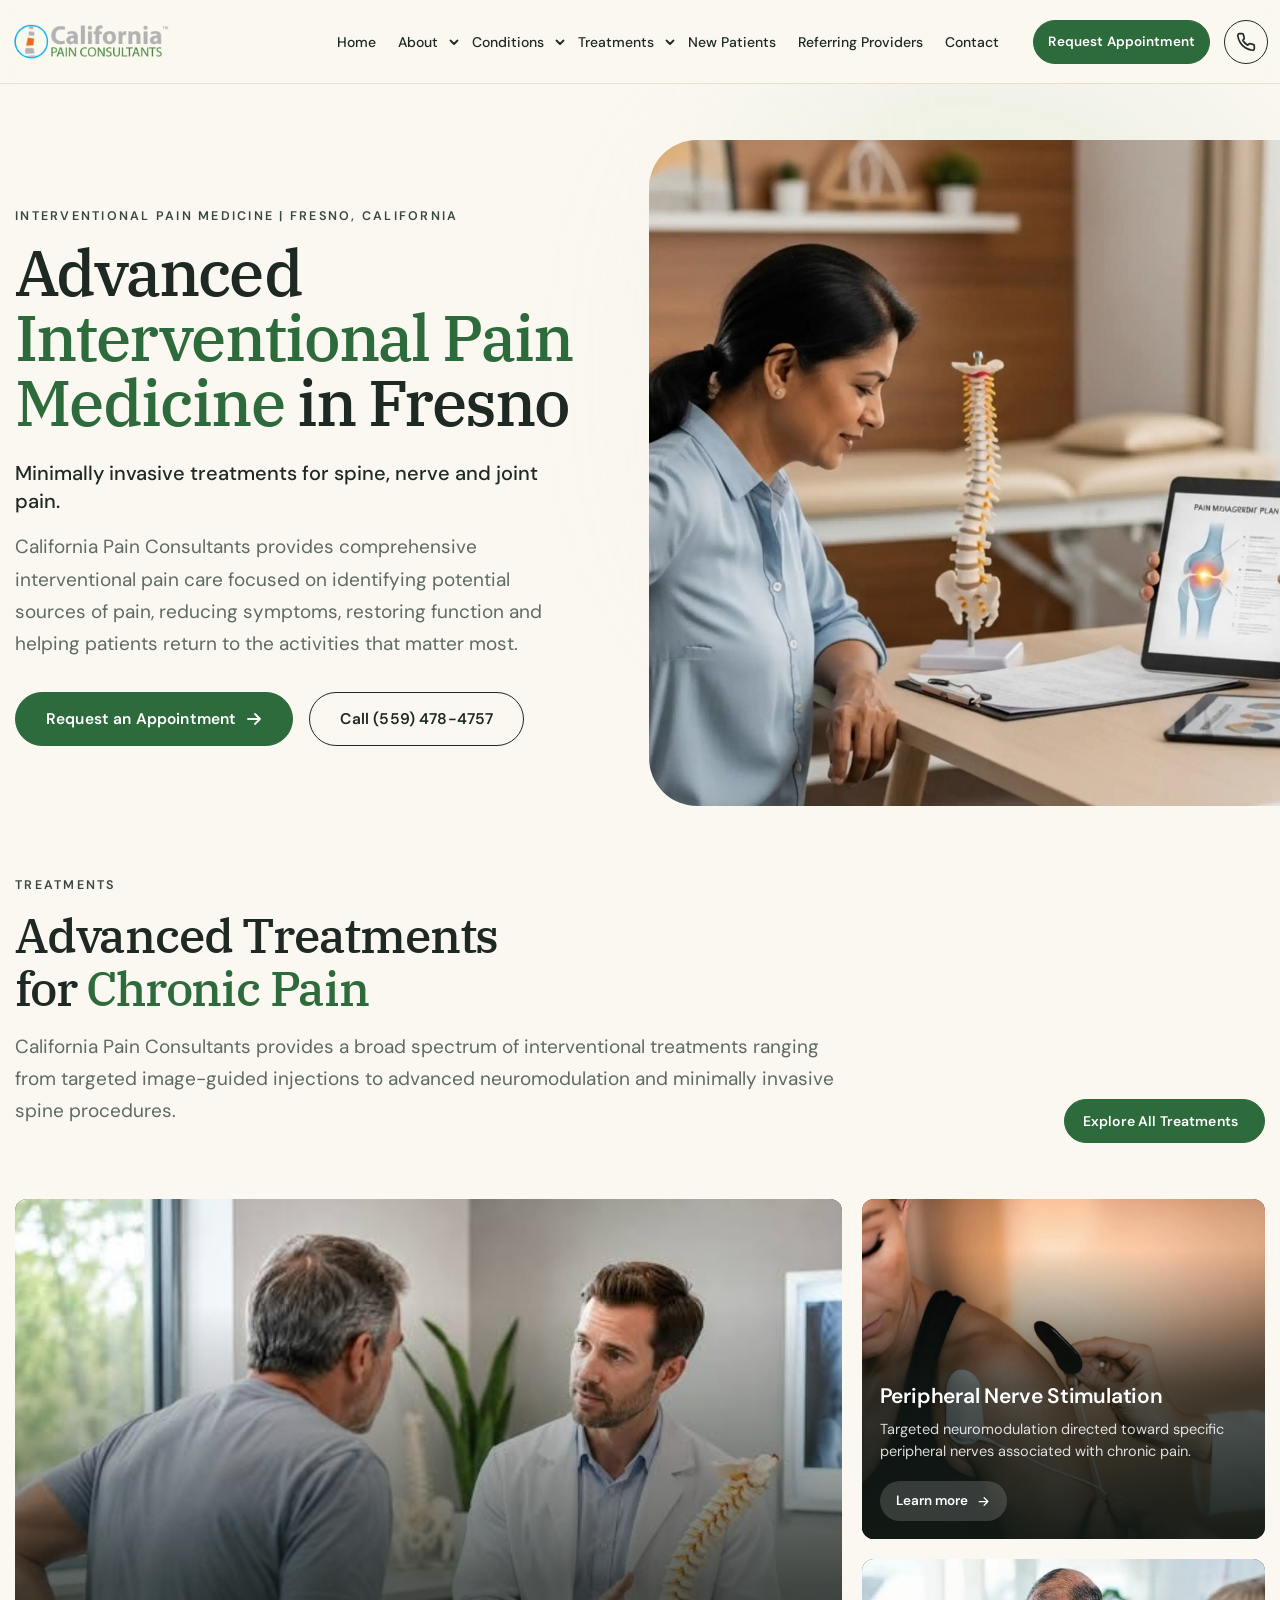
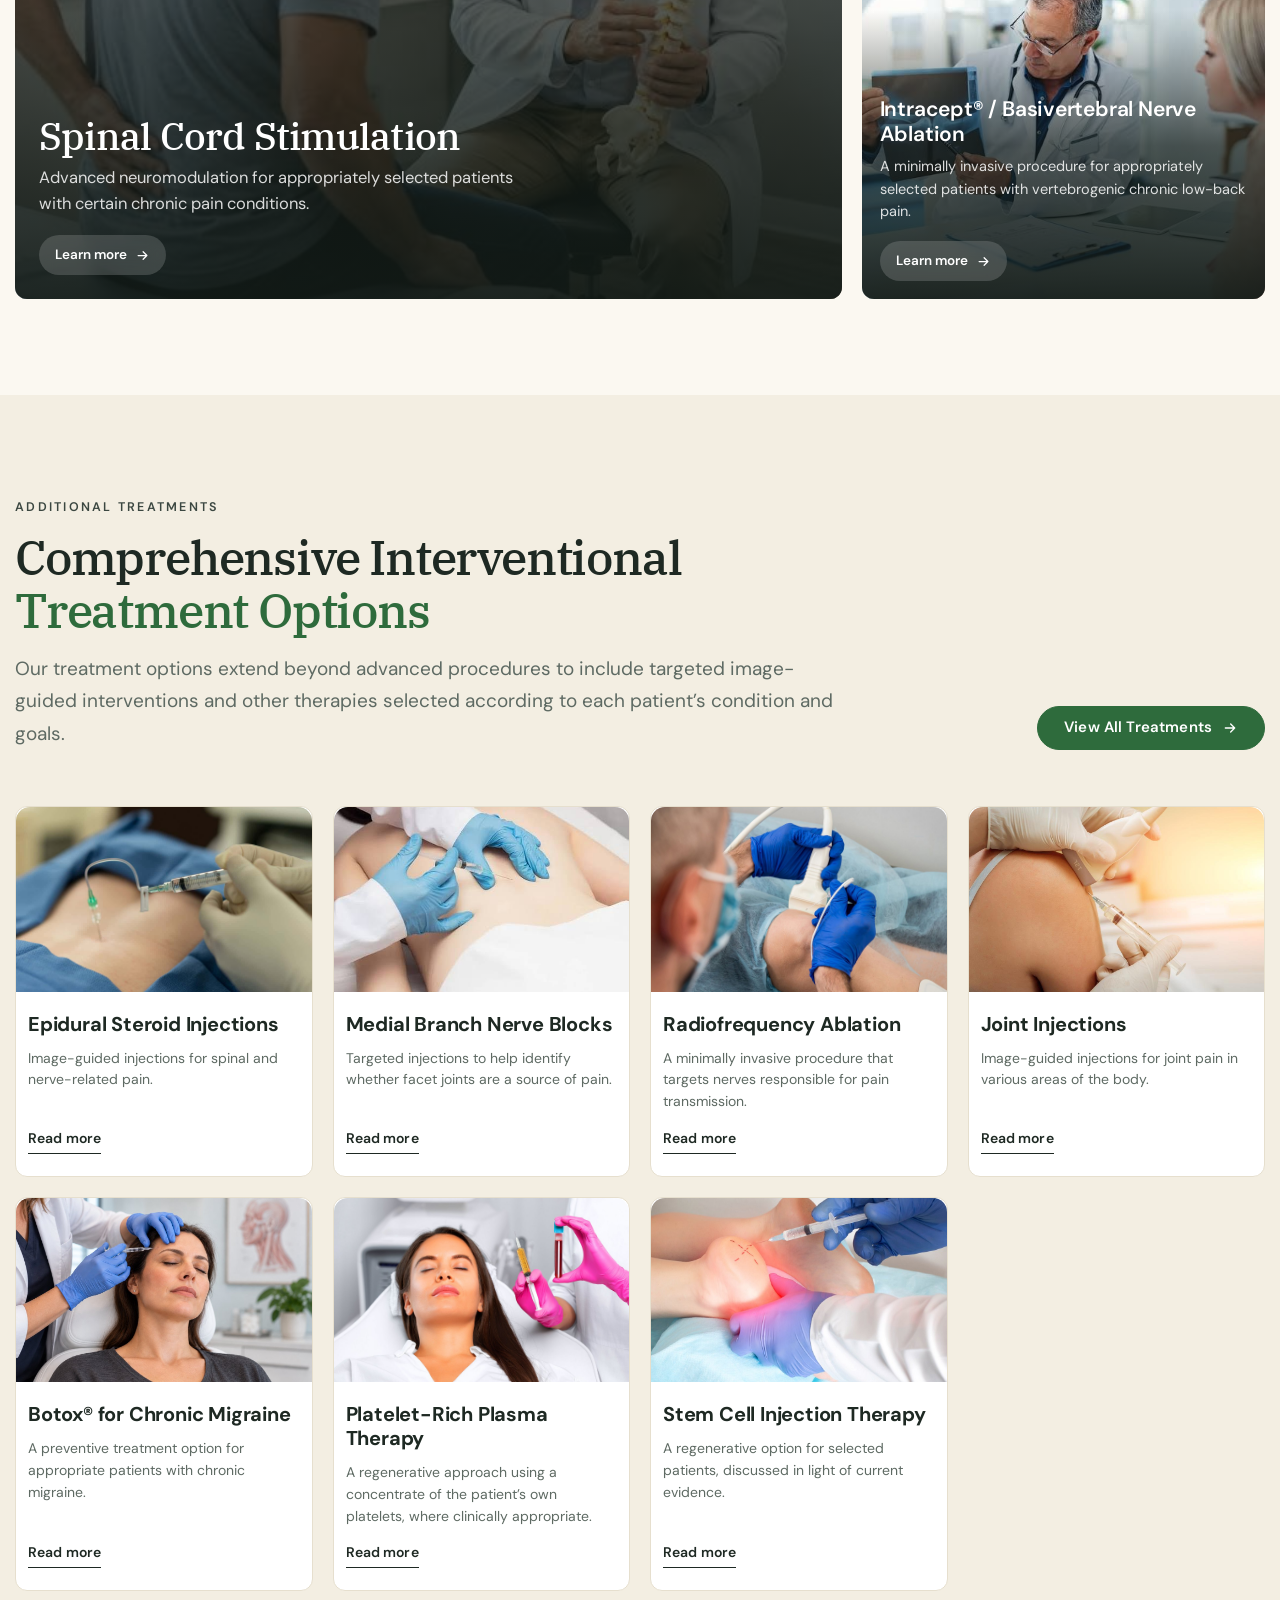
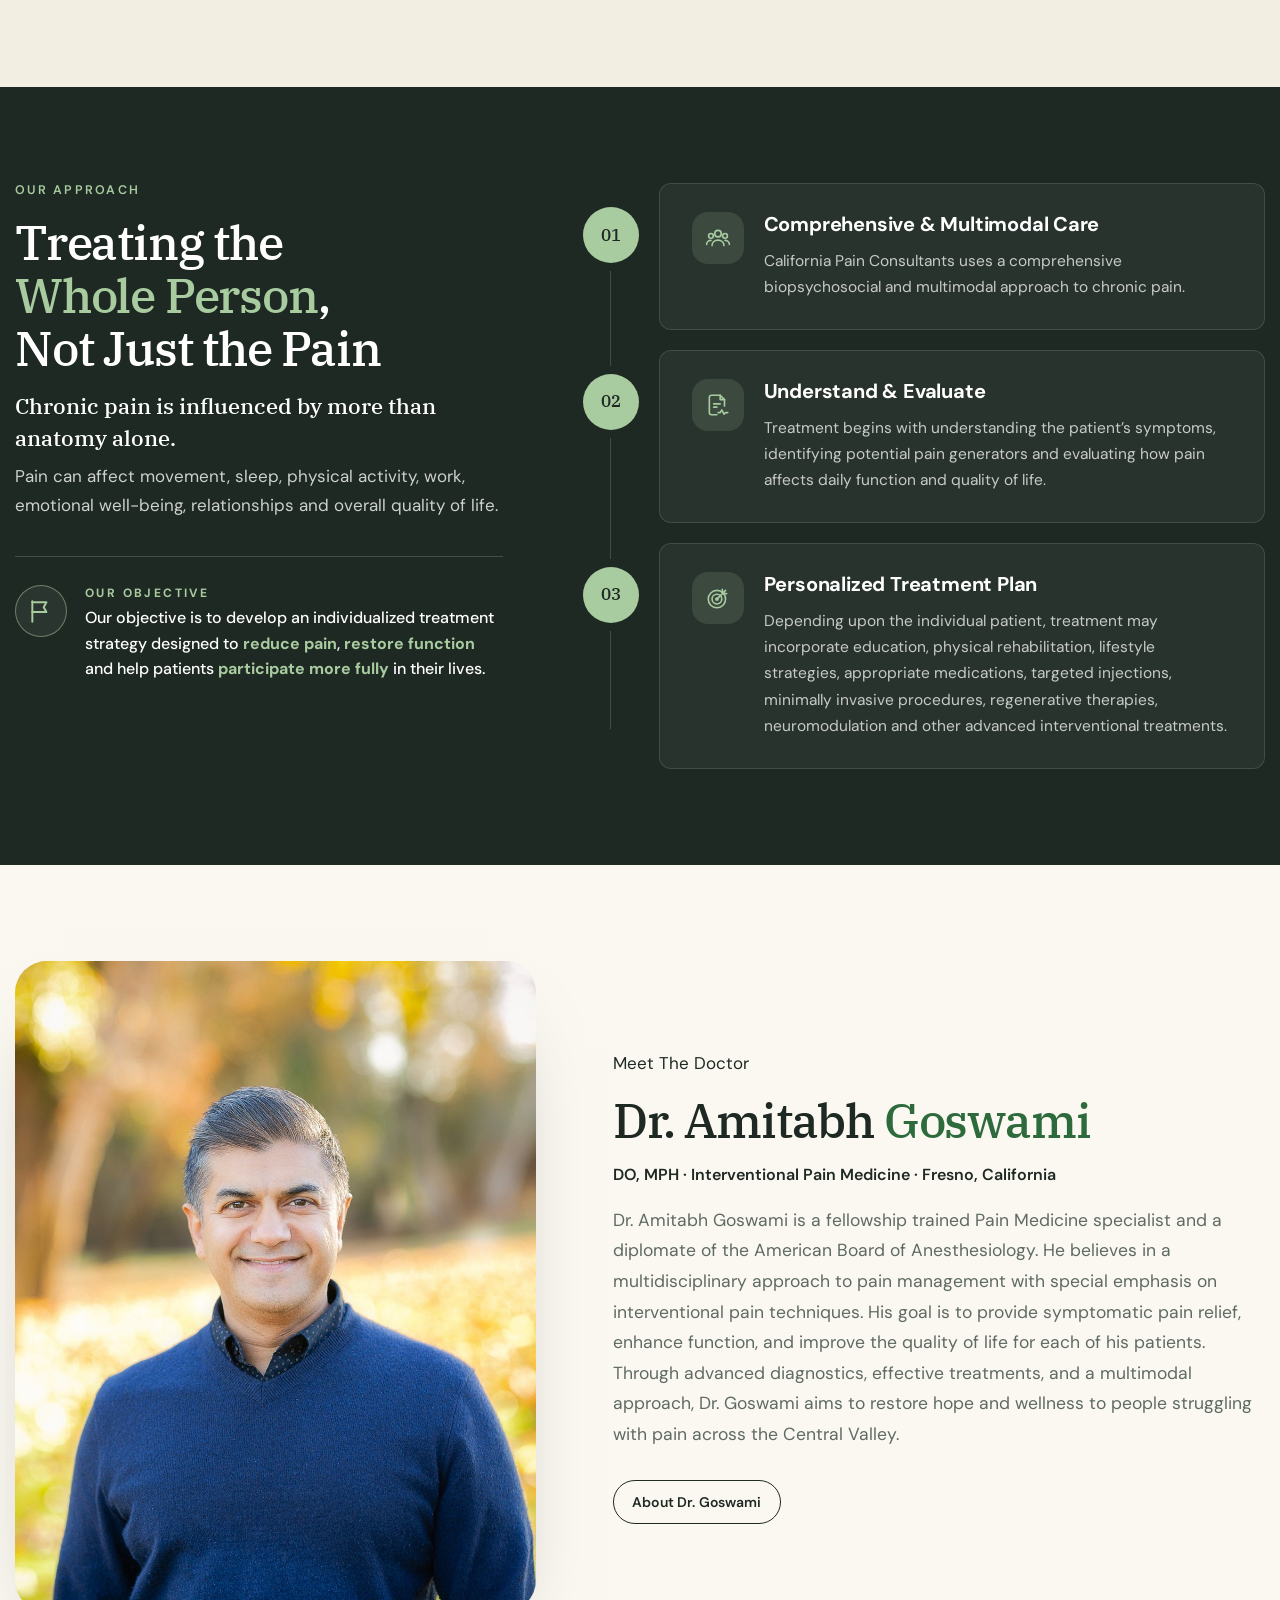
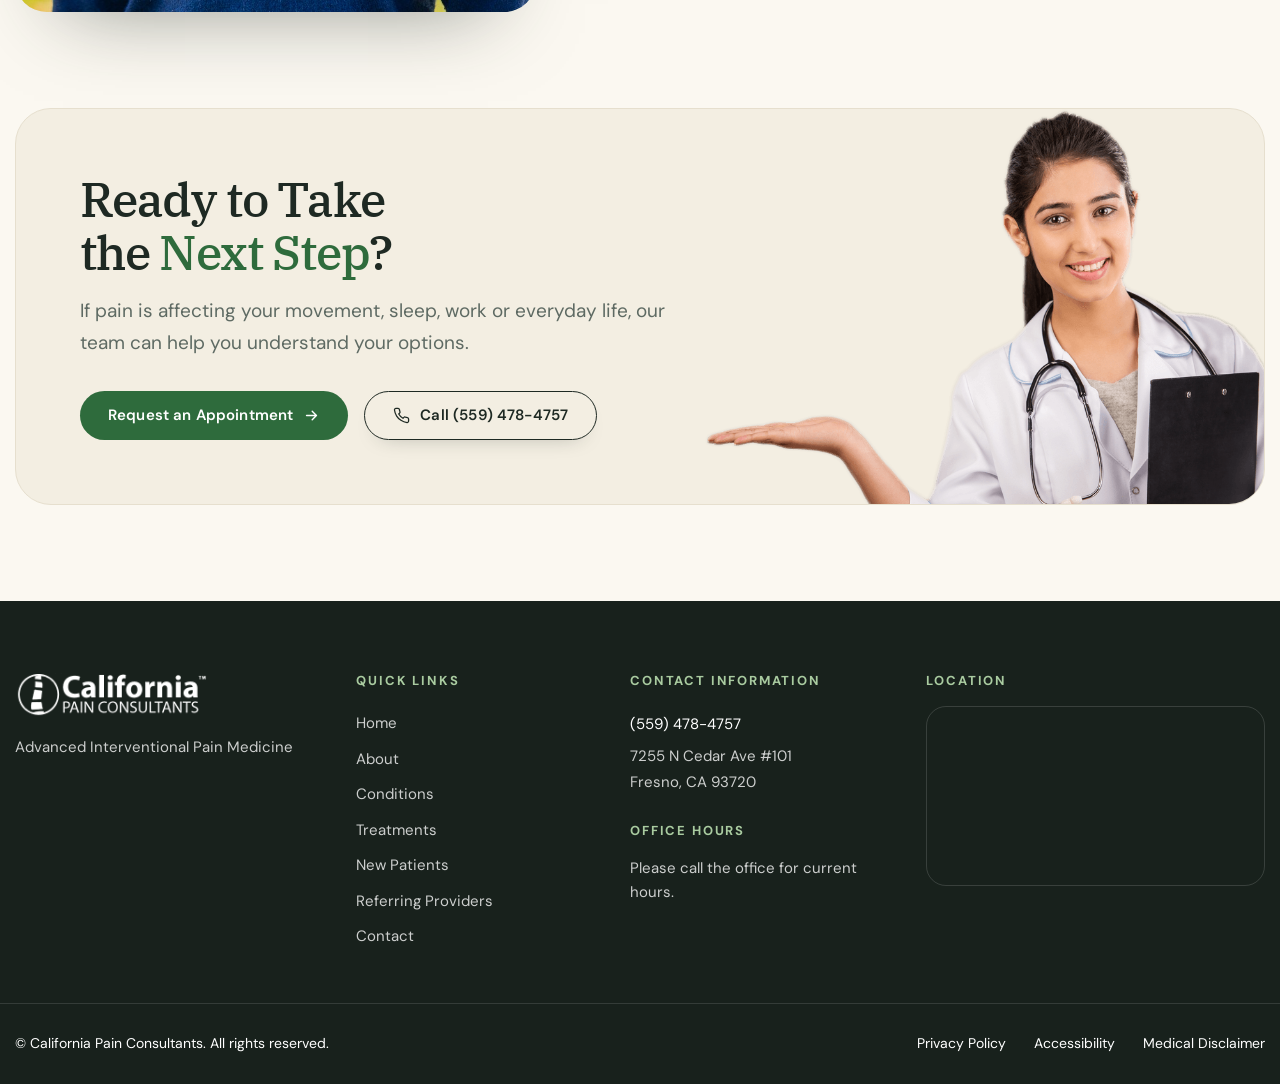
==== commit d11fa0c4: "Add new images and update existing ones in the assets; modify index.html and spinal-cord-stimulation" ====
--- a/index.html
+++ b/index.html
@@ -8,11 +8,9 @@
   <meta name="robots" content="noindex, nofollow"><!-- STAGING: remove at launch -->
   <link rel="preconnect" href="https://fonts.googleapis.com">
   <link rel="preconnect" href="https://fonts.gstatic.com" crossorigin>
-  <link href="https://fonts.googleapis.com/css2?family=DM+Sans:opsz,wght@9..40,400;9..40,500;9..40,600;9..40,700;9..40,800&amp;family=PT+Serif:wght@400;700&amp;display=swap" rel="stylesheet">
+  <link href="https://fonts.googleapis.com/css2?family=DM+Sans:opsz,wght@9..40,400;9..40,500;9..40,600;9..40,700;9..40,800&amp;family=IBM+Plex+Serif:wght@400;500;600;700&amp;display=swap" rel="stylesheet">
   <link rel="stylesheet" href="assets/css/style.css">
   <link rel="stylesheet" href="assets/css/theme-modern.css">
-  <link rel="stylesheet" href="assets/css/theme-black.css">
-  <link rel="stylesheet" href="assets/css/layout-cinematic.css?v=mono3">
   <script>document.documentElement.classList.add('js');</script>
 </head>
 <body>
@@ -135,13 +133,11 @@
           </div>
         </div>
         <figure class="hero-media">
-          <img src="assets/images/ai-consult.jpg" width="1536" height="1024" alt="Physician reviewing spine MRI with a patient">
-          <figcaption class="hero-chip"><svg viewBox="0 0 24 24" aria-hidden="true"><use href="#s-prec"/></svg><span><strong>Image-Guided Precision</strong>Minimally invasive spine, nerve &amp; joint care</span></figcaption>
+          <img src="assets/images/hero-consult.jpg" width="1600" height="1055" alt="Physician reviewing a pain management plan with a patient using a spine model and tablet">
         </figure>
-        <figure class="hero-media-b"><img src="assets/images/ai-procedure-suite.jpg" width="1536" height="1024" alt="Image-guided procedure suite with fluoroscopy" loading="eager"></figure>
-      </div>
-
-      <div class="container">
+      </div>
+
+      <!-- <div class="container">
         <ul class="pillars" aria-label="Areas of expertise">
           <li><svg viewBox="0 0 24 24" aria-hidden="true"><use href="#s-mod"/></svg><span>Neuromodulation</span></li>
           <li><svg viewBox="0 0 24 24" aria-hidden="true"><use href="#s-adv"/></svg><span>Minimally Invasive Spine Procedures</span></li>
@@ -149,7 +145,7 @@
           <li><svg viewBox="0 0 64 64" aria-hidden="true"><use href="#g-stem"/></svg><span>Regenerative Medicine</span></li>
           <li><svg viewBox="0 0 24 24" aria-hidden="true"><use href="#s-care"/></svg><span>Biopsychosocial Care</span></li>
         </ul>
-      </div>
+      </div> -->
     </section>
 
     <!-- ============ ADVANCED TREATMENTS ============ -->
@@ -159,60 +155,58 @@
           <div>
             <p class="eyebrow">Treatments</p>
             <h2 id="treatments-title">Advanced Treatments for <span class="aw-em">Chronic Pain</span></h2>
+            <p class="section-intro">California Pain Consultants provides a broad spectrum of interventional treatments ranging from targeted image-guided injections to advanced neuromodulation and minimally invasive spine procedures.</p>
           </div>
           <div class="tb-head-side">
-            <p class="section-intro">California Pain Consultants provides a broad spectrum of interventional treatments ranging from targeted image-guided injections to advanced neuromodulation and minimally invasive spine procedures.</p>
             <a class="btn btn-primary" href="#additional-treatments">Explore All Treatments <span aria-hidden="true"><svg viewBox="0 0 24 24" fill="none" stroke="currentColor" stroke-width="2" stroke-linecap="round" stroke-linejoin="round" aria-hidden="true"><path d="M5 12h14M13 6l6 6-6 6"/></svg></span></a>
           </div>
         </div>
-        <ul class="tbx-grid">
-          <li class="tbx-card tbx-lg">
-            <a href="treatments/spinal-cord-stimulation.html" aria-label="Learn more about Spinal Cord Stimulation">
-              <img class="tbx-img" src="assets/images/scs.jpg" alt="" loading="lazy">
-              <span class="tbx-body">
-                <span class="tbx-tag"><span class="tbx-ico"><svg viewBox="0 0 24 24" fill="none" stroke="currentColor" stroke-width="1.8" stroke-linecap="round" stroke-linejoin="round" aria-hidden="true"><path d="M3 12h4l2.5-6 4 12 2.5-6H21"/></svg></span>Neuromodulation</span>
-                <span class="tbx-main"><h3>Spinal Cord Stimulation</h3><p>Advanced neuromodulation for appropriately selected patients with certain chronic pain conditions.</p><span class="tbx-btn">Learn more <svg viewBox="0 0 24 24" fill="none" stroke="currentColor" stroke-width="2" stroke-linecap="round" stroke-linejoin="round" aria-hidden="true"><path d="M5 12h14M13 6l6 6-6 6"/></svg></span></span>
-              </span>
-            </a>
-          </li>
-          <li class="tbx-card">
-            <a href="javascript:void(0)" aria-label="Learn more about Peripheral Nerve Stimulation">
-              <img class="tbx-img" src="assets/images/pns.jpg" alt="" loading="lazy">
-              <span class="tbx-body">
-                <span class="tbx-tag"><span class="tbx-ico"><svg viewBox="0 0 24 24" fill="none" stroke="currentColor" stroke-width="1.8" stroke-linecap="round" stroke-linejoin="round" aria-hidden="true"><path d="M3 12h4l2.5-6 4 12 2.5-6H21"/></svg></span>Neuromodulation</span>
-                <span class="tbx-main"><h3>Peripheral Nerve Stimulation</h3><p>Targeted neuromodulation directed toward specific peripheral nerves associated with chronic pain.</p><span class="tbx-btn">Learn more <svg viewBox="0 0 24 24" fill="none" stroke="currentColor" stroke-width="2" stroke-linecap="round" stroke-linejoin="round" aria-hidden="true"><path d="M5 12h14M13 6l6 6-6 6"/></svg></span></span>
-              </span>
-            </a>
-          </li>
-          <li class="tbx-card">
-            <a href="javascript:void(0)" aria-label="Learn more about Intracept / Basivertebral Nerve Ablation">
-              <img class="tbx-img" src="assets/images/intracept.jpg" alt="" loading="lazy">
-              <span class="tbx-body">
-                <span class="tbx-tag"><span class="tbx-ico"><svg viewBox="0 0 24 24" fill="none" stroke="currentColor" stroke-width="1.8" stroke-linecap="round" stroke-linejoin="round" aria-hidden="true"><rect x="8" y="3" width="8" height="4" rx="1.5"/><rect x="8" y="10" width="8" height="4" rx="1.5"/><rect x="8" y="17" width="8" height="4" rx="1.5"/></svg></span>Spine Procedure</span>
-                <span class="tbx-main"><h3>Intracept&reg; / Basivertebral Nerve Ablation</h3><p>A minimally invasive procedure for appropriately selected patients with vertebrogenic chronic low-back pain.</p><span class="tbx-btn">Learn more <svg viewBox="0 0 24 24" fill="none" stroke="currentColor" stroke-width="2" stroke-linecap="round" stroke-linejoin="round" aria-hidden="true"><path d="M5 12h14M13 6l6 6-6 6"/></svg></span></span>
-              </span>
-            </a>
-          </li>
-          <li class="tbx-card">
-            <a href="javascript:void(0)" aria-label="Learn more about Minuteman / Spinal Simplicity">
-              <img class="tbx-img" src="assets/images/minuteman.jpg" alt="" loading="lazy">
-              <span class="tbx-body">
-                <span class="tbx-tag"><span class="tbx-ico"><svg viewBox="0 0 24 24" fill="none" stroke="currentColor" stroke-width="1.8" stroke-linecap="round" stroke-linejoin="round" aria-hidden="true"><rect x="8" y="3" width="8" height="4" rx="1.5"/><rect x="8" y="10" width="8" height="4" rx="1.5"/><rect x="8" y="17" width="8" height="4" rx="1.5"/></svg></span>Spine Stabilization</span>
-                <span class="tbx-main"><h3>Minuteman&reg; / Spinal Simplicity</h3><p>Minimally invasive spinal stabilization and fusion for appropriately selected patients.</p><span class="tbx-btn">Learn more <svg viewBox="0 0 24 24" fill="none" stroke="currentColor" stroke-width="2" stroke-linecap="round" stroke-linejoin="round" aria-hidden="true"><path d="M5 12h14M13 6l6 6-6 6"/></svg></span></span>
-              </span>
-            </a>
-          </li>
-          <li class="tbx-card">
-            <a href="javascript:void(0)" aria-label="Learn more about Epidural Steroid Injections">
-              <img class="tbx-img" src="assets/images/ai-esi.jpg" alt="" loading="lazy">
-              <span class="tbx-body">
-                <span class="tbx-tag"><span class="tbx-ico"><svg viewBox="0 0 24 24" fill="none" stroke="currentColor" stroke-width="1.8" stroke-linecap="round" stroke-linejoin="round" aria-hidden="true"><path d="M14 4l6 6M12 6l6 6-8 8-6-6zM4 20l3-3"/></svg></span>Image-Guided Injections</span>
-                <span class="tbx-main"><h3>Epidural Steroid Injections</h3><p>Image-guided injections for spinal and nerve-related pain using precise, real-time imaging for accuracy.</p><span class="tbx-btn">Learn more <svg viewBox="0 0 24 24" fill="none" stroke="currentColor" stroke-width="2" stroke-linecap="round" stroke-linejoin="round" aria-hidden="true"><path d="M5 12h14M13 6l6 6-6 6"/></svg></span></span>
-              </span>
-            </a>
-          </li>
+        <ul class="tb-grid">
+            <li class="tb-card tb-feature">
+              <a href="treatments/spinal-cord-stimulation.html" aria-label="Learn more about Spinal Cord Stimulation">
+                <img src="assets/images/scs-card.jpg" alt="" loading="lazy">
+                <span class="tb-body"><h3>Spinal Cord Stimulation</h3><p>Advanced neuromodulation for appropriately selected patients with certain chronic pain conditions.</p><span class="tb-more">Learn more <svg viewBox="0 0 24 24" fill="none" stroke="currentColor" stroke-width="2" stroke-linecap="round" stroke-linejoin="round" aria-hidden="true"><path d="M5 12h14M13 6l6 6-6 6"/></svg></span></span>
+              </a>
+            </li>
+            <li class="tb-card">
+              <a href="javascript:void(0)" aria-label="Learn more about Peripheral Nerve Stimulation">
+                <img src="assets/images/pns-card.jpg" alt="" loading="lazy">
+                <span class="tb-body"><h3>Peripheral Nerve Stimulation</h3><p>Targeted neuromodulation directed toward specific peripheral nerves associated with chronic pain.</p><span class="tb-more">Learn more <svg viewBox="0 0 24 24" fill="none" stroke="currentColor" stroke-width="2" stroke-linecap="round" stroke-linejoin="round" aria-hidden="true"><path d="M5 12h14M13 6l6 6-6 6"/></svg></span></span>
+              </a>
+            </li>
+            <li class="tb-card">
+              <a href="javascript:void(0)" aria-label="Learn more about Intracept / Basivertebral Nerve Ablation">
+                <img src="assets/images/intracept-card.jpg" alt="" loading="lazy">
+                <span class="tb-body"><h3>Intracept® / Basivertebral Nerve Ablation</h3><p>A minimally invasive procedure for appropriately selected patients with vertebrogenic chronic low-back pain.</p><span class="tb-more">Learn more <svg viewBox="0 0 24 24" fill="none" stroke="currentColor" stroke-width="2" stroke-linecap="round" stroke-linejoin="round" aria-hidden="true"><path d="M5 12h14M13 6l6 6-6 6"/></svg></span></span>
+              </a>
+            </li>
+            <!-- (previously commented out — same markup, re-enable when ready) -->
+            <!-- <li class="tb-card">
+              <a href="javascript:void(0)" aria-label="Learn more about Minuteman / Spinal Simplicity">
+                <img src="assets/images/minuteman.jpg" alt="" loading="lazy">
+                <span class="tb-body"><h3>Minuteman® / Spinal Simplicity</h3><p>Minimally invasive spinal stabilization and fusion for appropriately selected patients.</p><span class="tb-more">Learn more <svg viewBox="0 0 24 24" fill="none" stroke="currentColor" stroke-width="2" stroke-linecap="round" stroke-linejoin="round" aria-hidden="true"><path d="M5 12h14M13 6l6 6-6 6"/></svg></span></span>
+              </a>
+            </li>
+            <li class="tb-card">
+              <a href="javascript:void(0)" aria-label="Learn more about Sacroiliac Joint Fusion">
+                <img src="assets/images/sij.jpg" alt="" loading="lazy">
+                <span class="tb-body"><h3>Sacroiliac Joint Fusion</h3><p>Advanced treatment for appropriately selected patients with persistent SI joint pain and dysfunction.</p><span class="tb-more">Learn more <svg viewBox="0 0 24 24" fill="none" stroke="currentColor" stroke-width="2" stroke-linecap="round" stroke-linejoin="round" aria-hidden="true"><path d="M5 12h14M13 6l6 6-6 6"/></svg></span></span>
+              </a>
+            </li>
+            <li class="tb-card">
+              <a href="javascript:void(0)" aria-label="Learn more about Kyphoplasty">
+                <img src="assets/images/kypho.jpg" alt="" loading="lazy">
+                <span class="tb-body"><h3>Kyphoplasty</h3><p>Minimally invasive vertebral augmentation for selected painful vertebral compression fractures.</p><span class="tb-more">Learn more <svg viewBox="0 0 24 24" fill="none" stroke="currentColor" stroke-width="2" stroke-linecap="round" stroke-linejoin="round" aria-hidden="true"><path d="M5 12h14M13 6l6 6-6 6"/></svg></span></span>
+              </a>
+            </li>
+            <li class="tb-card">
+              <a href="javascript:void(0)" aria-label="Learn more about Intrathecal Drug Delivery">
+                <img src="assets/images/intrathecal.jpg" alt="" loading="lazy">
+                <span class="tb-body"><h3>Intrathecal Drug Delivery</h3><p>Implantable medication-delivery technology for carefully selected patients with severe chronic pain.</p><span class="tb-more">Learn more <svg viewBox="0 0 24 24" fill="none" stroke="currentColor" stroke-width="2" stroke-linecap="round" stroke-linejoin="round" aria-hidden="true"><path d="M5 12h14M13 6l6 6-6 6"/></svg></span></span>
+              </a>
+            </li> -->
+           
         </ul>
-        <!-- Hidden for now (re-enable when ready): Sacroiliac Joint Fusion, Kyphoplasty, Intrathecal Drug Delivery -->
       </div>
     </section>
 
@@ -229,51 +223,51 @@
         </div>
         <ul class="ax-grid">
           <li><a class="ax-card" href="javascript:void(0)" aria-label="Learn more about Epidural Steroid Injections">
-            <span class="ax-img"><img src="assets/images/ai-esi.jpg" alt="" loading="lazy"></span>
-            <span class="ax-vlabel" aria-hidden="true">Epidural Steroid Injections</span>
+            <span class="ax-img"><img src="assets/images/esi-card.jpg" alt="" loading="lazy"></span>
             <span class="ax-body"><h3>Epidural Steroid Injections</h3><p>Image-guided injections for spinal and nerve-related pain.</p></span>
-            <span class="ax-go" aria-hidden="true"><svg viewBox="0 0 24 24" fill="none" stroke="currentColor" stroke-width="2" stroke-linecap="round" stroke-linejoin="round"><path d="M5 12h14M13 6l6 6-6 6"/></svg></span>
+            <!-- <span class="ax-go" aria-hidden="true"><svg viewBox="0 0 24 24" fill="none" stroke="currentColor" stroke-width="2" stroke-linecap="round" stroke-linejoin="round"><path d="M5 12h14M13 6l6 6-6 6"/></svg></span> -->
+            <span class="ax-more" aria-hidden="true">Read more</span>
           </a></li>
           <li><a class="ax-card" href="javascript:void(0)" aria-label="Learn more about Medial Branch Nerve Blocks">
-            <span class="ax-img"><img src="assets/images/ai-mbb.jpg" alt="" loading="lazy"></span>
-            <span class="ax-vlabel" aria-hidden="true">Medial Branch Nerve Blocks</span>
+            <span class="ax-img"><img src="assets/images/mbb-card.jpg" alt="" loading="lazy"></span>
             <span class="ax-body"><h3>Medial Branch Nerve Blocks</h3><p>Targeted injections to help identify whether facet joints are a source of pain.</p></span>
-            <span class="ax-go" aria-hidden="true"><svg viewBox="0 0 24 24" fill="none" stroke="currentColor" stroke-width="2" stroke-linecap="round" stroke-linejoin="round"><path d="M5 12h14M13 6l6 6-6 6"/></svg></span>
+            <!-- <span class="ax-go" aria-hidden="true"><svg viewBox="0 0 24 24" fill="none" stroke="currentColor" stroke-width="2" stroke-linecap="round" stroke-linejoin="round"><path d="M5 12h14M13 6l6 6-6 6"/></svg></span> -->
+            <span class="ax-more" aria-hidden="true">Read more</span>
           </a></li>
           <li><a class="ax-card" href="javascript:void(0)" aria-label="Learn more about Radiofrequency Ablation">
-            <span class="ax-img"><img src="assets/images/ai-rfa.jpg" alt="" loading="lazy"></span>
-            <span class="ax-vlabel" aria-hidden="true">Radiofrequency Ablation</span>
+            <span class="ax-img"><img src="assets/images/rfa-card.jpg" alt="" loading="lazy"></span>
             <span class="ax-body"><h3>Radiofrequency Ablation</h3><p>A minimally invasive procedure that targets nerves responsible for pain transmission.</p></span>
-            <span class="ax-go" aria-hidden="true"><svg viewBox="0 0 24 24" fill="none" stroke="currentColor" stroke-width="2" stroke-linecap="round" stroke-linejoin="round"><path d="M5 12h14M13 6l6 6-6 6"/></svg></span>
+            <!-- <span class="ax-go" aria-hidden="true"><svg viewBox="0 0 24 24" fill="none" stroke="currentColor" stroke-width="2" stroke-linecap="round" stroke-linejoin="round"><path d="M5 12h14M13 6l6 6-6 6"/></svg></span> -->
+            <span class="ax-more" aria-hidden="true">Read more</span>
           </a></li>
           <li><a class="ax-card" href="javascript:void(0)" aria-label="Learn more about Joint Injections">
-            <span class="ax-img"><img src="assets/images/ai-joint.jpg" alt="" loading="lazy"></span>
-            <span class="ax-vlabel" aria-hidden="true">Joint Injections</span>
+            <span class="ax-img"><img src="assets/images/joint-card.jpg" alt="" loading="lazy"></span>
             <span class="ax-body"><h3>Joint Injections</h3><p>Image-guided injections for joint pain in various areas of the body.</p></span>
-            <span class="ax-go" aria-hidden="true"><svg viewBox="0 0 24 24" fill="none" stroke="currentColor" stroke-width="2" stroke-linecap="round" stroke-linejoin="round"><path d="M5 12h14M13 6l6 6-6 6"/></svg></span>
+            <!-- <span class="ax-go" aria-hidden="true"><svg viewBox="0 0 24 24" fill="none" stroke="currentColor" stroke-width="2" stroke-linecap="round" stroke-linejoin="round"><path d="M5 12h14M13 6l6 6-6 6"/></svg></span> -->
+            <span class="ax-more" aria-hidden="true">Read more</span>
           </a></li>
           <li><a class="ax-card" href="javascript:void(0)" aria-label="Learn more about Botox for Chronic Migraine">
-            <span class="ax-img"><img src="assets/images/rs-29-cropped.jpg" alt="" loading="lazy"></span>
-            <span class="ax-vlabel" aria-hidden="true">Botox® for Chronic Migraine</span>
+            <span class="ax-img"><img src="assets/images/botox-card.jpg" alt="" loading="lazy"></span>
             <span class="ax-body"><h3>Botox® for Chronic Migraine</h3><p>A preventive treatment option for appropriate patients with chronic migraine.</p></span>
-            <span class="ax-go" aria-hidden="true"><svg viewBox="0 0 24 24" fill="none" stroke="currentColor" stroke-width="2" stroke-linecap="round" stroke-linejoin="round"><path d="M5 12h14M13 6l6 6-6 6"/></svg></span>
+            <!-- <span class="ax-go" aria-hidden="true"><svg viewBox="0 0 24 24" fill="none" stroke="currentColor" stroke-width="2" stroke-linecap="round" stroke-linejoin="round"><path d="M5 12h14M13 6l6 6-6 6"/></svg></span> -->
+            <span class="ax-more" aria-hidden="true">Read more</span>
           </a></li>
           <li><a class="ax-card" href="javascript:void(0)" aria-label="Learn more about Platelet-Rich Plasma Therapy">
-            <span class="ax-img"><img src="assets/images/rs-MG_7411-home-e1589399580577.webp" alt="" loading="lazy"></span>
-            <span class="ax-vlabel" aria-hidden="true">Platelet-Rich Plasma Therapy</span>
+            <span class="ax-img"><img src="assets/images/prp-card.jpg" alt="" loading="lazy"></span>
             <span class="ax-body"><h3>Platelet-Rich Plasma Therapy</h3><p>A regenerative approach using a concentrate of the patient’s own platelets, where clinically appropriate.</p></span>
-            <span class="ax-go" aria-hidden="true"><svg viewBox="0 0 24 24" fill="none" stroke="currentColor" stroke-width="2" stroke-linecap="round" stroke-linejoin="round"><path d="M5 12h14M13 6l6 6-6 6"/></svg></span>
+            <!-- <span class="ax-go" aria-hidden="true"><svg viewBox="0 0 24 24" fill="none" stroke="currentColor" stroke-width="2" stroke-linecap="round" stroke-linejoin="round"><path d="M5 12h14M13 6l6 6-6 6"/></svg></span> -->
+            <span class="ax-more" aria-hidden="true">Read more</span>
           </a></li>
           <li><a class="ax-card" href="javascript:void(0)" aria-label="Learn more about Stem Cell Injection Therapy">
-            <span class="ax-img"><img src="assets/images/rs-conservative_management_1.jpg" alt="" loading="lazy"></span>
-            <span class="ax-vlabel" aria-hidden="true">Stem Cell Injection Therapy</span>
+            <span class="ax-img"><img src="assets/images/stem-card.jpg" alt="" loading="lazy"></span>
             <span class="ax-body"><h3>Stem Cell Injection Therapy</h3><p>A regenerative option for selected patients, discussed in light of current evidence.</p></span>
-            <span class="ax-go" aria-hidden="true"><svg viewBox="0 0 24 24" fill="none" stroke="currentColor" stroke-width="2" stroke-linecap="round" stroke-linejoin="round"><path d="M5 12h14M13 6l6 6-6 6"/></svg></span>
-          </a></li>
-          <li><div class="ax-card ax-other">
+            <!-- <span class="ax-go" aria-hidden="true"><svg viewBox="0 0 24 24" fill="none" stroke="currentColor" stroke-width="2" stroke-linecap="round" stroke-linejoin="round"><path d="M5 12h14M13 6l6 6-6 6"/></svg></span> -->
+            <span class="ax-more" aria-hidden="true">Read more</span>
+          </a></li>
+          <!-- <li><div class="ax-card ax-other">
             <span class="ax-ico" aria-hidden="true"><svg viewBox="0 0 24 24" fill="none" stroke="currentColor" stroke-width="1.7" stroke-linecap="round" stroke-linejoin="round"><rect x="4" y="4" width="6.5" height="6.5" rx="1.5"/><rect x="13.5" y="4" width="6.5" height="6.5" rx="1.5"/><rect x="4" y="13.5" width="6.5" height="6.5" rx="1.5"/><rect x="13.5" y="13.5" width="6.5" height="6.5" rx="1.5"/></svg></span>
             <span class="ax-body"><h3>Additional Services</h3><p>Additional services will be added soon.</p></span>
-          </div></li>
+          </div></li> -->
         </ul>
       </div>
     </section>
@@ -322,6 +316,22 @@
       </div>
     </section>
 
+    <!-- ============ MEET THE DOCTOR ============ -->
+    <section class="section doc" id="meet-the-doctor" aria-labelledby="doc-title">
+      <div class="container doc-grid">
+        <figure class="doc-photo">
+          <img src="assets/images/dr-goswami.jpg" width="1100" height="1223" alt="Dr. Amitabh Goswami" loading="lazy">
+        </figure>
+        <div class="doc-copy">
+          <p class="eyebrow">Meet The Doctor</p>
+          <h2 id="doc-title">Dr. Amitabh <span class="aw-em">Goswami</span></h2>
+          <p class="doc-cred">DO, MPH &middot; Interventional Pain Medicine &middot; Fresno, California</p>
+          <p class="doc-bio">Dr. Amitabh Goswami is a fellowship trained Pain Medicine specialist and a diplomate of the American Board of Anesthesiology. He believes in a multidisciplinary approach to pain management with special emphasis on interventional pain techniques. His goal is to provide symptomatic pain relief, enhance function, and improve the quality of life for each of his patients. Through advanced diagnostics, effective treatments, and a multimodal approach, Dr. Goswami aims to restore hope and wellness to people struggling with pain across the Central Valley.</p>
+          <a class="btn btn-outline" href="javascript:void(0)">About Dr. Goswami</a>
+        </div>
+      </div>
+    </section>
+
     <!-- ============ FINAL CTA ============ -->
     <section class="final-cta cta2" aria-labelledby="cta-title">
       <div class="container">
@@ -334,8 +344,7 @@
               <a class="cta2-btn cta2-secondary" href="tel:+15594784757"><svg viewBox="0 0 24 24" fill="none" stroke="currentColor" stroke-width="1.8" stroke-linecap="round" stroke-linejoin="round" aria-hidden="true"><path d="M22 16.9v3a2 2 0 0 1-2.2 2 19.8 19.8 0 0 1-8.6-3.1 19.5 19.5 0 0 1-6-6A19.8 19.8 0 0 1 2.100 4.200 2 2 0 0 1 4.100 2h3a2 2 0 0 1 2 1.700c.1 1 .4 1.900.7 2.800a2 2 0 0 1-.5 2.100L8.100 9.900a16 16 0 0 0 6 6l1.300-1.300a2 2 0 0 1 2.100-.4c.9.3 1.800.6 2.800.7a2 2 0 0 1 1.700 2z"/></svg> Call (559) 478-4757</a>
             </div>
           </div>
-          <div class="cta2-visual" aria-hidden="true"><img src="assets/images/ai-procedure-suite.jpg" width="1536" height="1024" alt="" loading="lazy"></div>
-          <p class="cta2-chip"><strong>Fresno, California</strong>7255 N Cedar Ave #101</p>
+          <div class="cta2-visual" aria-hidden="true"><img src="assets/images/cta-doctor.png" width="875" height="619" alt="" loading="lazy"></div>
         </div>
       </div>
     </section>
--- a/assets/css/style.css
+++ b/assets/css/style.css
@@ -1,29 +1,29 @@
 :root {
-  --color-primary: #2C3237;
-  --color-primary-hover: #14171A;
-  --color-primary-line: #8D949B;
-  --brand: #A9AFB5;
-  --brand-dark: #8D949B;
+  --color-primary: #0077B6;
+  --color-primary-hover: #005F92;
+  --color-primary-line: #3A9ACF;
+  --brand: #4DB3E6;
+  --brand-dark: #2A9AD6;
   --brand-tint: #E3F1FA;
-  --ink: #14171A;
-  --color-footer-bg: #0B0D0E;
+  --ink: #03304D;
+  --color-footer-bg: #02263D;
   --color-header-bg: var(--ink);
   --brand-deep: var(--ink);
   --brand-ink: var(--color-primary);
   --teal: var(--color-primary);
-  --blue-deep: #2C3237;
-  --cyan: #E3E6E9;
-  --cyan-dark: #BFC4C9;
-  --cyan-light: #F3F4F6;
-  --gold: #8D949B;
-
-  --bg-page: #F3F6F8;
-  --bg-sky-soft: #F3F6F8;
-  --bg-sky: #F3F6F8;
-  --bg-tint: #F3F6F8;
+  --blue-deep: #054B73;
+  --cyan: #3EDBF0;
+  --cyan-dark: #2EC9E0;
+  --cyan-light: #7FE8F6;
+  --gold: #C8873A;
+
+  --bg-page: #FBFDFD;
+  --bg-sky-soft: #EEF6FC;
+  --bg-sky: #EDF6FD;
+  --bg-tint: #F4F9FB;
   --black: #000;
   --border: #E6E1D6;
-  --hairline: #E4E9EC;
+  --hairline: #ECE7DC;
   --ink-dark: #06161F;
   --navy-soft: #0B2233;
   --navy: #0A0A0A;
@@ -32,13 +32,13 @@
   --text: #17212B;
   --white: #FFF;
 
-  --c-25c6e0: #BFC4C9;
-  --c-8fd0ea: #C5CACF;
-  --c-a9d3ea: #D5D8DC;
-  --c-bcdcef: #E1E3E6;
-  --c-bfdcec: #E1E3E6;
-  --c-bfe6ee: #E8EAEC;
-  --c-bfe6f2: #E8EAEC;
+  --c-25c6e0: #25C6E0;
+  --c-8fd0ea: #8FD0EA;
+  --c-a9d3ea: #A9D3EA;
+  --c-bcdcef: #BCDCEF;
+  --c-bfdcec: #BFDCEC;
+  --c-bfe6ee: #BFE6EE;
+  --c-bfe6f2: #BFE6F2;
   --c-c9d6db: #C9D6DB;
   --c-d2eaf4: #D2EAF4;
   --c-d3e6f3: #D3E6F3;
@@ -46,12 +46,12 @@
   --c-ddeef6: #DDEEF6;
   --c-e1eef0: #E1EEF0;
   --c-e6f6fc: #E6F6FC;
-  --c-e8f3fa: #F3F6F8;
-  --c-eaf4fa: #F3F6F8;
-  --c-eaf4fb: #F3F6F8;
-  --c-f1f8fc: #F3F6F8;
-  --c-f28a2e: #8D949B;
-  --c-f6fafd: #F3F6F8;
+  --c-e8f3fa: #E8F3FA;
+  --c-eaf4fa: #EAF4FA;
+  --c-eaf4fb: #EAF4FB;
+  --c-f1f8fc: #F1F8FC;
+  --c-f28a2e: #F28A2E;
+  --c-f6fafd: #F6FAFD;
 
   --color-primary-rgb: 0, 119, 182;
   --rgb-black: 0, 0, 0;
@@ -133,12 +133,6 @@
   width: 100%;
 }
 
-.site-header :focus-visible,
-.final-cta :focus-visible {
-  outline-color: var(--teal);
-  box-shadow: none;
-}
-
 .btn,
 .nav-link {
   text-transform: none;
@@ -518,10 +512,7 @@
   transform: translateX(3px);
 }
 
-.site-header :focus-visible {
-  outline-color: var(--brand);
-  box-shadow: 0 0 0 5px rgba(var(--rgb-cyan), .22);
-}
+
 
 .hero::after {
   inset: auto 0 0 0;
@@ -554,19 +545,7 @@
   gap: 14px;
 }
 
-.hero .eyebrow::before,
-.apx-eyebrow::before,
-.scs-eyebrow::before {
-  content: "";
-  height: 2px;
-  background: var(--brand);
-  border-radius: 2px;
-}
-
-.hero .eyebrow::before,
-.apx-eyebrow::before {
-  width: 40px;
-}
+
 
 .hero h1 {
   color: var(--ink);
@@ -634,10 +613,6 @@
   color: var(--white);
 }
 
-.site-header :focus-visible {
-  outline-color: var(--brand);
-  box-shadow: 0 0 0 5px rgba(var(--rgb-cyan), .3);
-}
 
 .btn,
 .site-header .btn,
@@ -647,7 +622,6 @@
 }
 
 .btn:hover,
-.btn:focus-visible,
 .site-header .btn:hover,
 .hero .btn:hover {
   box-shadow: none !important;
@@ -732,8 +706,7 @@
   transition: color .2s ease;
 }
 
-.sf-col a:hover,
-.sf-col a:focus-visible {
+.sf-col a:hover {
   color: var(--white);
 }
 
@@ -789,8 +762,7 @@
   opacity: 1;
 }
 
-.sf-bottom a:hover,
-.sf-bottom a:focus-visible {
+.sf-bottom a:hover {
   opacity: 1;
   text-decoration: underline;
   text-underline-offset: 4px;
@@ -1300,23 +1272,59 @@
   height: 18px;
 }
 
-
-
-
-
-
-
-
-
-
-
-
-
-
-
-
-
-
+.tf-layout {
+  display: grid;
+  grid-template-columns: minmax(0, 5fr) minmax(0, 7fr);
+  gap: 56px;
+  align-items: start;
+}
+
+.tf-intro .eyebrow::before {
+  content: "";
+  width: 36px;
+  height: 2px;
+  background: var(--c-f28a2e);
+}
+
+.tf-intro .section-intro {
+  max-width: 46ch;
+}
+
+.tf-intro .btn {
+  gap: 10px;
+}
+
+.tf-intro .btn svg {
+  width: 16px;
+  height: 16px;
+}
+
+.tf-panel {
+  display: grid;
+  grid-template-columns: minmax(0, 4fr) minmax(0, 7fr);
+  overflow: hidden;
+}
+
+.tf-visual {
+  position: relative;
+  min-height: 100%;
+  border-radius: 22px;
+}
+
+.tf-visual img {
+  border-radius: 22px;
+  position: absolute;
+  inset: 0;
+  object-position: 29% 50%;
+}
+
+.tf-list {
+  list-style: none;
+  margin: 0;
+  padding: 0 0 0 12px;
+  display: grid;
+  gap: 10px;
+}
 
 .tf-card,
 .ax-card {
@@ -1326,42 +1334,77 @@
   text-decoration: none;
 }
 
-
-
-
-
-
-
-
-
-
-
-
-
-
-
-
-
-
+.tf-card {
+  display: grid;
+  grid-template-columns: 104px minmax(0, 1fr) 32px;
+  align-items: center;
+  gap: 16px;
+  padding: 12px 16px 12px 12px;
+  border: 1px solid var(--hairline);
+  transition: border-color .2s, box-shadow .2s, transform .2s;
+}
+
+.tf-card:hover {
+  border-color: var(--c-bfe6ee);
+  box-shadow: 0 14px 28px -20px rgba(var(--rgb-shadow), .5);
+  transform: translateX(3px);
+}
+
+.tf-thumb {
+  width: 104px;
+  height: 104px;
+  border-radius: 12px;
+  overflow: hidden;
+  background: var(--navy-soft);
+}
+
+.tf-thumb img {
+  display: block;
+}
+
+.tf-text h3 {
+  font: 700 16px/1.25 var(--font-head);
+  color: var(--ink);
+}
+
+.tf-text p {
+  margin: 0;
+  font-size: 13.5px;
+  line-height: 1.5;
+  color: var(--slate-dark);
+}
+
+.tf-card>span[aria-hidden] {
+  width: 32px;
+  height: 32px;
+  background: var(--brand-tint);
+  color: var(--brand-ink);
+  transition: background-color .2s, color .2s;
+}
+
+.tf-card>span[aria-hidden] svg {
+  width: 16px;
+  height: 16px;
+}
+
+.tf-card:hover>span[aria-hidden] {
+  background: var(--brand-dark);
+  color: var(--white);
+}
 
 body main section.additional .ax-head {
-  display: flex;
-  justify-content: space-between;
-  align-items: flex-start;
-  gap: 32px;
-  margin-bottom: 40px;
-}
-
-body main section.additional .ax-head .eyebrow::before {
-  content: "";
-  height: 2px;
-  width: 28px;
-  background: var(--gold);
-}
+     display: flex;
+    gap: 72px;
+    align-items: end;
+    margin-bottom: 56px;
+    justify-content: space-between;
+}
+
+
 
 body main section.additional .ax-head .section-intro {
   margin: 0;
-  max-width: 54ch;
+  max-width: 64ch;
 }
 
 .ax-viewall,
@@ -1415,11 +1458,9 @@
   border: 1px solid var(--hairline);
   box-shadow: 0 1px 2px rgba(var(--rgb-ink), .04), 0 16px 30px -24px rgba(var(--rgb-ink), .4);
   transition: transform .25s, box-shadow .25s, border-color .25s;
-  padding: 0 0 52px;
-}
-
-.ax-card:hover,
-.ax-card:focus-visible {
+}
+
+.ax-card:hover{
   transform: translateY(-4px);
   border-color: var(--c-bcdcef);
   box-shadow: 0 22px 40px -24px rgba(var(--rgb-ink), .5);
@@ -1576,10 +1617,7 @@
   color: var(--ink);
 }
 
-body .site-header :focus-visible {
-  outline-color: var(--color-primary);
-  box-shadow: 0 0 0 4px rgba(var(--color-primary-rgb), .25);
-}
+
 
 body .site-header .menu-list {
   background: transparent;
@@ -2239,7 +2277,10 @@
     grid-column: 2;
   }
 
-  
+  .tf-layout {
+    grid-template-columns: 1fr;
+    gap: 36px;
+  }
 
   .ax-grid {
     grid-template-columns: repeat(2, minmax(0, 1fr));
@@ -2427,15 +2468,26 @@
 }
 
 @media (max-width: 720px) {
-  
-
-  
-
-  
-
-  
-
-  body main section.additional .ax-head {
+  .tf-panel {
+    grid-template-columns: 1fr;
+  }
+
+  .tf-visual {
+    aspect-ratio: 16 / 9;
+    min-height: 0;
+  }
+
+  .tf-card {
+    grid-template-columns: 52px minmax(0, 1fr) 28px;
+    gap: 12px;
+  }
+
+  .tf-thumb {
+    width: 52px;
+    height: 52px;
+  }
+
+  body main section.additional .ax-head ,.tb-head{
     flex-direction: column;
     gap: 22px;
   }
@@ -2521,7 +2573,9 @@
     padding: 20px;
   }
 
-  
+  .tf-card {
+    align-items: start;
+  }
 
   .apx-panel {
     padding: 28px 22px;
--- a/assets/css/theme-modern.css
+++ b/assets/css/theme-modern.css
@@ -9,29 +9,33 @@
 
 :root {
   /* ---- palette ---- */
-  --cream: #FAFBFC;
-  --cream-2: #EFF3F5;
-  --cream-3: #E1E7EA;
-  --ink: #1B1F22;
+  --cream: #FBF8F1;
+  --cream-2: #F3EEE2;
+  --cream-3: #E9E2D1;
+  --ink: #1E2923;
   --ink-soft: #3B4741;
   --muted: #5E6A63;
 
-  --color-primary: #3A4047;          /* logo green, deepened for AA contrast with white text */
-  --color-primary-hover: #3A4047;
-  --color-primary-line: #3A4047;
+  --color-primary: #2E6B3C;
+  /* logo green, deepened for AA contrast with white text */
+  --color-primary-hover: #245631;
+  --color-primary-line: #2E6B3C;
   --color-primary-rgb: 46, 107, 60;
-  --brand: #D5D8DC;                  /* light sage — accents on dark surfaces */
-  --brand-dark: #3A4047;
-  --brand-tint: #F3F4F6;
-  --brand-ink: #3A4047;
+  --brand: #A9CBA0;
+  /* light sage — accents on dark surfaces */
+  --brand-dark: #2E6B3C;
+  --brand-tint: #E8F0E3;
+  --brand-ink: #2E6B3C;
   --brand-deep: var(--ink);
   --teal: var(--color-primary);
-  --gold: #5F656C;                   /* logo orange, muted */
-  --sky: #8D949B;                    /* logo blue ring — used sparingly */
+  --gold: #B97D3B;
+  /* logo orange, muted */
+  --sky: #2FA3DD;
+  /* logo blue ring — used sparingly */
 
   --color-footer-bg: #18211C;
   --color-header-bg: var(--ink);
-  --blue-deep: #2C3237;
+  --blue-deep: #2A3B31;
   --cyan: var(--brand);
   --cyan-dark: var(--color-primary);
   --cyan-light: var(--brand);
@@ -41,7 +45,7 @@
   --bg-sky: var(--cream-2);
   --bg-tint: var(--cream-2);
   --border: var(--cream-3);
-  --hairline: #DFE5E8;
+  --hairline: #E6DFCE;
   --ink-dark: #121A16;
   --navy-soft: #26332B;
   --navy: var(--ink);
@@ -52,17 +56,17 @@
   /* hard-coded light blues in style.css → warm neutrals */
   --c-25c6e0: var(--color-primary);
   --c-8fd0ea: #C9D8C2;
-  --c-a9d3ea: #D5D8DC;
-  --c-bcdcef: #CFD8DC;
-  --c-bfdcec: #CFD8DC;
-  --c-bfe6ee: #D5D8DC;
-  --c-bfe6f2: #D5D8DC;
-  --c-c9d6db: #CFD8DC;
-  --c-d2eaf4: #DFE5E8;
-  --c-d3e6f3: #DFE5E8;
-  --c-dcebf4: #DFE5E8;
-  --c-ddeef6: #DFE5E8;
-  --c-e1eef0: #DFE5E8;
+  --c-a9d3ea: #CBD6C3;
+  --c-bcdcef: #D6CFBC;
+  --c-bfdcec: #D6CFBC;
+  --c-bfe6ee: #CBD6C3;
+  --c-bfe6f2: #CBD6C3;
+  --c-c9d6db: #D6CFBC;
+  --c-d2eaf4: #E6DFCE;
+  --c-d3e6f3: #E6DFCE;
+  --c-dcebf4: #E6DFCE;
+  --c-ddeef6: #E6DFCE;
+  --c-e1eef0: #E6DFCE;
   --c-e6f6fc: var(--brand-tint);
   --c-e8f3fa: var(--cream-2);
   --c-eaf4fa: var(--cream-2);
@@ -80,18 +84,27 @@
   --shadow-lift: 0 24px 60px -28px rgba(var(--rgb-shadow), .28), 0 2px 8px rgba(var(--rgb-shadow), .05);
 
   /* ---- type ---- */
-  --font-serif: "PT Serif", Georgia, "Times New Roman", serif;
-  --fs-h1: clamp(2.6rem, 1.6rem + 3.6vw, 4.6rem);
-  --fs-h2: clamp(2.1rem, 1.5rem + 2.2vw, 3.3rem);
+  --font-serif: "IBM Plex Serif", Georgia, "Times New Roman", serif;
+  --fs-h1: clamp(2.8rem, 1.2rem + 3.6vw, 4rem);
+  --fs-h2: clamp(2rem, 1.5rem + 2.2vw, 3rem);
 
   /* ---- spacing / shape ---- */
   --sec-pad: 112px;
-  --r-card: 24px;
+  --r-card: 12px;
   --r-img: 20px;
 }
 
-@media (max-width: 960px) { :root { --sec-pad: 72px; } }
-@media (max-width: 560px) { :root { --sec-pad: 56px; } }
+@media (max-width: 960px) {
+  :root {
+    --sec-pad: 72px;
+  }
+}
+
+@media (max-width: 560px) {
+  :root {
+    --sec-pad: 56px;
+  }
+}
 
 body {
   background: var(--cream);
@@ -99,7 +112,10 @@
   -webkit-font-smoothing: antialiased;
 }
 
-::selection { background: var(--brand); color: var(--ink); }
+::selection {
+  background: var(--brand);
+  color: var(--ink);
+}
 
 /* ================= Typography ================= */
 body main h1:not(.x1):not(.x2):not(.x3),
@@ -107,56 +123,130 @@
 .cta2-copy h2 {
   font-family: var(--font-serif);
   font-weight: 500;
-  letter-spacing: -.01em;
+  letter-spacing: -.025em;
   line-height: 1.06;
   color: var(--ink);
 }
-body main h2:not(.x1):not(.x2):not(.x3) { line-height: 1.1; }
-.cta2-copy h2 { font-weight: 500; font-size: clamp(30px, 3.2vw, 44px); }
+
+body main h2:not(.x1):not(.x2):not(.x3) {
+  line-height: 1.1;
+}
+
+.cta2-copy h2 {
+  font-weight: 500;
+  font-size: clamp(30px, 3.2vw, 44px);
+}
 
 /* emphasised phrase inside headlines: green, same serif */
-.aw-em, .cta2-copy h2 .cta-em, body main section.additional .ax-head h2 .aw-em { color: var(--color-primary); }
-
-.hero-sub { color: var(--ink); font-weight: 500; }
-.hero-intro, .section-intro, .tf-text p, .ax-body p, .apx-card p { color: var(--muted); }
+.aw-em,
+.cta2-copy h2 .cta-em,
+body main section.additional .ax-head h2 .aw-em {
+  color: var(--color-primary);
+}
+
+.hero-sub {
+  color: var(--ink);
+  font-weight: 500;
+}
+
+.hero-intro,
+.section-intro,
+.tf-text p,
+.ax-body p,
+.apx-card p {
+  color: var(--muted);
+}
 
 /* eyebrow: quiet small caps, short gold rule */
-.hero .eyebrow, .treatments .eyebrow, .additional .eyebrow, .scs-eyebrow, .scs-crumbs, .apx-eyebrow {
+.hero .eyebrow,
+.treatments .eyebrow,
+.additional .eyebrow,
+.scs-eyebrow,
+.scs-crumbs,
+.apx-eyebrow {
   font-weight: 600;
   letter-spacing: .18em;
 }
-.hero .eyebrow, .treatments .eyebrow, .additional .eyebrow, .scs-eyebrow { color: var(--ink-soft); }
-.hero .eyebrow::before, .apx-eyebrow::before, .scs-eyebrow::before,
-.tf-intro .eyebrow::before, body main section.additional .ax-head .eyebrow::before { background: var(--gold); }
+
+.hero .eyebrow,
+.treatments .eyebrow,
+.additional .eyebrow,
+.scs-eyebrow {
+  color: var(--ink-soft);
+}
+
+.hero .eyebrow::before,
+.apx-eyebrow::before,
+.scs-eyebrow::before,
+.tf-intro .eyebrow::before,
+body main section.additional .ax-head .eyebrow::before {
+  background: var(--gold);
+}
 
 /* ================= Buttons ================= */
-.btn, .ax-viewall, .cta2-btn { font-weight: 600; letter-spacing: .01em; }
-.btn-primary, .hero .btn-primary, .scs-actions .btn-primary, .mobile-action-bar .btn-primary,
-body .site-header .btn-primary, .ax-viewall, .cta2-primary {
+.btn,
+.ax-viewall,
+.cta2-btn {
+  font-weight: 600;
+  letter-spacing: .01em;
+}
+
+.btn-primary,
+.hero .btn-primary,
+.scs-actions .btn-primary,
+.mobile-action-bar .btn-primary,
+body .site-header .btn-primary,
+.ax-viewall,
+.cta2-primary {
   background: var(--color-primary);
   border-color: var(--color-primary);
   color: #fff;
   box-shadow: none;
 }
-.btn-primary:hover, .hero .btn-primary:hover, .scs-actions .btn-primary:hover, .mobile-action-bar .btn-primary:hover,
-body .site-header .btn-primary:hover, .site-header .btn-primary:hover, .ax-viewall:hover, .cta2-primary:hover {
+
+.btn-primary:hover,
+.hero .btn-primary:hover,
+.scs-actions .btn-primary:hover,
+.mobile-action-bar .btn-primary:hover,
+body .site-header .btn-primary:hover,
+.site-header .btn-primary:hover,
+.ax-viewall:hover,
+.cta2-primary:hover {
   background: var(--ink);
   border-color: var(--ink);
   color: #fff;
 }
-.btn-outline, .hero .btn-outline, .scs-actions .btn-outline, body .site-header .btn-outline, .cta2-secondary {
+
+.btn-outline,
+.hero .btn-outline,
+.scs-actions .btn-outline,
+body .site-header .btn-outline,
+.cta2-secondary {
   background: transparent;
   color: var(--ink);
   border: 1.5px solid var(--ink);
 }
-.btn-outline:hover, .hero .btn-outline:hover, .scs-actions .btn-outline:hover,
-body .site-header .btn-outline:hover, .cta2-secondary:hover {
+
+.btn-outline:hover,
+.hero .btn-outline:hover,
+.scs-actions .btn-outline:hover,
+body .site-header .btn-outline:hover,
+.cta2-secondary:hover {
   background: var(--ink);
   border-color: var(--ink);
   color: #fff;
 }
-.cta2-secondary svg { color: currentColor; }
-.hero .btn, .scs-actions .btn { min-height: 54px; padding: 0 30px; font-size: 15.5px; }
+
+.cta2-secondary svg {
+  color: currentColor;
+}
+
+.hero .btn,
+.scs-actions .btn {
+  min-height: 54px;
+  padding: 0 30px;
+  font-size: 15.5px;
+}
 
 /* ================= Header ================= */
 body .site-header,
@@ -167,94 +257,230 @@
   border-bottom: 1px solid var(--hairline);
   box-shadow: none;
 }
+
 body .site-header .nav-link,
 body .site-header .dd-toggle,
-body .site-header .icon-btn { color: var(--ink); }
-.nav-link { font-weight: 500; font-size: 15px; }
+body .site-header .icon-btn {
+  color: var(--ink);
+}
+
+.nav-link {
+  font-weight: 500;
+  font-size: 15px;
+}
+
 body .site-header .nav-link:hover,
-body .site-header .has-dropdown:hover > .nav-item .nav-link,
+body .site-header .has-dropdown:hover>.nav-item .nav-link,
 body .site-header .dd-toggle:hover,
 body .site-header .nav-link[aria-current="page"] {
   color: var(--color-primary);
   text-decoration-color: var(--gold);
 }
-body .site-header .icon-btn:hover { background: var(--cream-2); }
-.dropdown-inner { background: var(--cream); border-radius: var(--r-card); border-color: var(--hairline); }
-.dropdown-list a:hover { background: var(--cream-2); }
-.dropdown-list strong { font-weight: 600; }
-body .site-header :focus-visible, :focus-visible {
-  outline-color: var(--color-primary);
-  box-shadow: 0 0 0 4px rgba(var(--color-primary-rgb), .22);
+
+body .site-header .icon-btn:hover {
+  background: var(--cream-2);
+}
+
+.dropdown-inner {
+  background: var(--cream);
+  border-radius: var(--r-card);
+  border-color: var(--hairline);
+}
+
+.dropdown-list a:hover {
+  background: var(--cream-2);
+}
+
+.dropdown-list strong {
+  font-weight: 600;
 }
 
 /* ================= Hero ================= */
-.hero, .scs-hero {
+.hero,
+.scs-hero {
   background: var(--cream);
 }
-.hero { padding: 112px 0 168px; }
-.hero::after { background: linear-gradient(to bottom, rgba(251, 248, 241, 0), var(--cream)); }
-.hero h1 { text-wrap: balance; }
-.hero-sub { font-family: var(--font-body); }
+
+.hero {
+  padding: 112px 0 168px;
+}
+
+.hero::after {
+  background: linear-gradient(to bottom, rgba(251, 248, 241, 0), var(--cream));
+}
+
+.hero h1 {
+  text-wrap: balance;
+}
+
+.hero-sub {
+  font-family: var(--font-body);
+}
 
 /* ================= Treatments ================= */
-#advanced-treatments { background: var(--cream); }
-#advanced-treatments::before { display: none; }
-.additional, body main section.additional { background: var(--cream-2); }
-
-
-.tf-card, .ax-card {
+#advanced-treatments {
+  background: var(--cream);
+}
+
+#advanced-treatments::before {
+  display: none;
+}
+
+.additional,
+body main section.additional {
+  background: var(--cream-2);
+}
+
+.tf-visual,
+.tf-visual img {
+  border-radius: var(--r-card);
+}
+
+.tf-card,
+.ax-card {
   background: #fff;
   border: 1px solid var(--hairline);
   border-radius: var(--r-card);
   box-shadow: none;
 }
 
-.tf-card:hover, .tf-card:focus-visible,
-.ax-card:hover, .ax-card:focus-visible {
+.tf-card {
+  padding: 14px 18px 14px 14px;
+}
+
+.tf-card:hover,
+.ax-card:hover {
   border-color: var(--ink);
   box-shadow: 0 24px 48px -30px rgba(var(--rgb-shadow), .45);
 }
-.ax-card:hover, .ax-card:focus-visible { transform: translateY(-5px); }
-
-.ax-img { border-radius: var(--r-card) var(--r-card) 0 0; aspect-ratio: 16 / 9.5; }
-.ax-body { padding: 20px 24px 0; }
-.ax-card { padding-bottom: 64px; }
-.tf-text h3, .ax-body h3 { font-weight: 600; color: var(--ink); }
-.ax-body h3 { font-size: 17.5px; }
-
-.tf-card > span[aria-hidden], .ax-go { background: var(--cream-2); color: var(--ink); }
-.ax-go { right: 20px; bottom: 18px; width: 34px; height: 34px; }
-.tf-card:hover > span[aria-hidden], .ax-card:hover .ax-go { background: var(--ink); color: #fff; }
-
-.ax-other { background: var(--ink); border-color: var(--ink); }
-.ax-other .ax-body h3 { color: #fff; }
-.ax-other .ax-body p { color: rgba(255, 255, 255, .72); }
-.ax-other .ax-ico { background: rgba(255, 255, 255, .1); color: var(--brand); box-shadow: none; }
-.ax-other:hover { border-color: var(--color-primary); }
+
+.ax-card:hover {
+  transform: translateY(-5px);
+}
+
+.tf-thumb {
+  border-radius: 16px;
+  background: var(--navy-soft);
+}
+
+.ax-img {
+  aspect-ratio: 16 / 9.5;
+}
+
+.ax-body {
+  padding: 20px 24px 0;
+}
+
+.tf-text h3,
+.ax-body h3 {
+  font-weight: 600;
+  color: var(--ink);
+}
+
+.ax-body h3 {
+  font-size: 17.5px;
+}
+
+.tf-card>span[aria-hidden],
+.ax-go {
+  background: var(--cream-2);
+  color: var(--ink);
+}
+
+.ax-go {
+  right: 20px;
+  bottom: 18px;
+  width: 34px;
+  height: 34px;
+}
+
+.tf-card:hover>span[aria-hidden],
+.ax-card:hover .ax-go {
+  background: var(--ink);
+  color: #fff;
+}
+
+.ax-other {
+  background: var(--ink);
+  border-color: var(--ink);
+}
+
+.ax-other .ax-body h3 {
+  color: #fff;
+}
+
+.ax-other .ax-body p {
+  color: rgba(255, 255, 255, .72);
+}
+
+.ax-other .ax-ico {
+  background: rgba(255, 255, 255, .1);
+  color: var(--brand);
+  box-shadow: none;
+}
+
+.ax-other:hover {
+  border-color: var(--color-primary);
+}
 
 /* ================= Approach ================= */
-.apx { background: var(--cream); }
+.apx {
+  background: var(--cream);
+}
+
 .apx-panel {
   border-radius: 32px;
   padding: 56px 48px;
-  background: linear-gradient(160deg, #1B1F22 0%, #2C3237 100%);
-}
-.apx-panel::after { background: radial-gradient(circle, rgba(169, 203, 160, .22), transparent 68%); }
-.apx-eyebrow, .apx-goal-label { color: var(--brand); }
-.apx-eyebrow::before { background: var(--gold); }
-body main .apx-panel h2:not(.x1):not(.x2):not(.x3) { color: #fff; }
-.apx-panel h2 span { color: var(--brand); }
-.apx-lead { font-family: var(--font-serif); font-weight: 500; font-size: 22px; }
-.apx-goal-ico { border-color: rgba(169, 203, 160, .5); color: var(--brand); }
-.apx-goal-copy span { color: var(--brand); }
-
-.apx-steps::before { border-left-color: var(--cream-3); }
+  background: linear-gradient(160deg, #1E2923 0%, #2A3B31 100%);
+}
+
+.apx-panel::after {
+  background: radial-gradient(circle, rgba(169, 203, 160, .22), transparent 68%);
+}
+
+.apx-eyebrow,
+.apx-goal-label {
+  color: var(--brand);
+}
+
+.apx-eyebrow::before {
+  background: var(--gold);
+}
+
+body main .apx-panel h2:not(.x1):not(.x2):not(.x3) {
+  color: #fff;
+}
+
+.apx-panel h2 span {
+  color: var(--brand);
+}
+
+.apx-lead {
+  font-family: var(--font-serif);
+  font-weight: 500;
+  font-size: 22px;
+}
+
+.apx-goal-ico {
+  border-color: rgba(169, 203, 160, .5);
+  color: var(--brand);
+}
+
+.apx-goal-copy span {
+  color: var(--brand);
+}
+
+.apx-steps::before {
+  border-left-color: var(--cream-3);
+}
+
 .apx-num {
   background: var(--ink);
   box-shadow: 0 0 0 6px var(--cream);
   font-family: var(--font-serif);
   font-weight: 500;
 }
+
 .apx-card {
   background: #fff;
   border: 1px solid var(--hairline);
@@ -262,12 +488,28 @@
   box-shadow: none;
   padding: 28px 32px;
 }
-.apx-card:hover { border-color: var(--ink); box-shadow: 0 24px 48px -30px rgba(var(--rgb-shadow), .4); }
-.apx-ico { background: var(--brand-tint); color: var(--color-primary); border-radius: 16px; }
-body main .apx-card h3 { font-weight: 600; }
+
+.apx-card:hover {
+  border-color: var(--ink);
+  box-shadow: 0 24px 48px -30px rgba(var(--rgb-shadow), .4);
+}
+
+.apx-ico {
+  background: var(--brand-tint);
+  color: var(--color-primary);
+  border-radius: 16px;
+}
+
+body main .apx-card h3 {
+  font-weight: 600;
+}
 
 /* ================= Final CTA ================= */
-body main section.final-cta.cta2 { background: var(--cream); padding-top: 0; }
+body main section.final-cta.cta2 {
+  background: var(--cream);
+  padding-top: 0;
+}
+
 .cta2-card {
   background: var(--cream-2) none;
   border: 1px solid var(--hairline);
@@ -275,55 +517,154 @@
   box-shadow: none;
   min-height: 320px;
 }
-.cta2-copy { padding: 64px 24px 64px 64px; }
-.cta2-copy p { color: var(--muted); }
+
+.cta2-copy {
+  padding: 64px 24px 64px 64px;
+}
+
+.cta2-copy p {
+  color: var(--muted);
+}
 
 /* ================= Footer ================= */
-.sf { background: var(--color-footer-bg); }
-.sf-h { color: var(--brand); letter-spacing: .14em; }
-.sf-col a, .sf-brand p, .sf-col p, .sf-col address { color: rgba(255, 255, 255, .78); }
-.sf-col a:hover, .sf-col a:focus-visible, .sf-col address a, .sf-bottom a, .sf-bottom p { color: #fff; }
-.sf-map iframe { border-radius: var(--r-img); border-color: rgba(255, 255, 255, .14); }
-.sf-bottom { border-top-color: rgba(255, 255, 255, .12); }
+.sf {
+  background: var(--color-footer-bg);
+}
+
+.sf-h {
+  color: var(--brand);
+  letter-spacing: .14em;
+}
+
+.sf-col a,
+.sf-brand p,
+.sf-col p,
+.sf-col address {
+  color: rgba(255, 255, 255, .78);
+}
+
+.sf-col a:hover,
+.sf-col address a,
+.sf-bottom a,
+.sf-bottom p {
+  color: #fff;
+}
+
+.sf-map iframe {
+  border-radius: var(--r-img);
+  border-color: rgba(255, 255, 255, .14);
+}
+
+.sf-bottom {
+  border-top-color: rgba(255, 255, 255, .12);
+}
 
 /* ================= Mobile bar ================= */
-.mobile-action-bar { background: var(--cream); border-top: 1px solid var(--hairline); }
+.mobile-action-bar {
+  background: var(--cream);
+  border-top: 1px solid var(--hairline);
+}
 
 /* ================= Spinal Cord Stimulation page ================= */
-.scs { background: var(--cream); }
-.scs-journey { background: var(--cream-2); }
-.scs-how { background: linear-gradient(to bottom, var(--cream) 0, var(--cream-2) 100%); }
-.scs-how::before { display: none; }
-.scs-journey .scs-stage, .scs-step-card {
+.scs {
+  background: var(--cream);
+}
+
+.scs-journey {
+  background: var(--cream-2);
+}
+
+.scs-how {
+  background: linear-gradient(to bottom, var(--cream) 0, var(--cream-2) 100%);
+}
+
+.scs-how::before {
+  display: none;
+}
+
+.scs-journey .scs-stage,
+.scs-step-card {
   background: #fff;
   border-color: var(--hairline);
   border-radius: var(--r-card);
   box-shadow: none;
 }
-.scs-stage-tag { background: var(--brand-tint); color: var(--color-primary); }
-.scs-journey .scs-arrow svg { box-shadow: none; border: 1px solid var(--hairline); color: var(--ink); }
-.scs-how .scs-num { background: var(--ink); box-shadow: 0 0 0 8px var(--cream); font-family: var(--font-serif); font-weight: 500; }
-.scs-how .scs-steps::before { border-left-color: var(--cream-3); }
-.scs-go { background: var(--cream-2); color: var(--ink); }
-.scs-hero { background: var(--cream); }
-.scs-hero::after { background: linear-gradient(to bottom, rgba(251, 248, 241, 0), var(--cream)); }
-.scs-hero .scs-sub, .scs-hero .scs-lead, .scs-hero .scs-body { color: var(--ink); }
-.scs-journey .scs-stage li::before { background-color: var(--color-primary); }
+
+.scs-stage-tag {
+  background: var(--brand-tint);
+  color: var(--color-primary);
+}
+
+.scs-journey .scs-arrow svg {
+  box-shadow: none;
+  border: 1px solid var(--hairline);
+  color: var(--ink);
+}
+
+.scs-how .scs-num {
+  background: var(--ink);
+  box-shadow: 0 0 0 8px var(--cream);
+  font-family: var(--font-serif);
+  font-weight: 500;
+}
+
+.scs-how .scs-steps::before {
+  border-left-color: var(--cream-3);
+}
+
+.scs-go {
+  background: var(--cream-2);
+  color: var(--ink);
+}
+
+.scs-hero {
+  background: var(--cream);
+}
+
+.scs-hero::after {
+  background: linear-gradient(to bottom, rgba(251, 248, 241, 0), var(--cream));
+}
+
+.scs-hero .scs-sub,
+.scs-hero .scs-lead,
+.scs-hero .scs-body {
+  color: var(--ink);
+}
+
+.scs-journey .scs-stage li::before {
+  background-color: var(--color-primary);
+}
 
 @media (max-width: 960px) {
-  .apx-panel { padding: 40px 28px; border-radius: 28px; }
-  .cta2-copy { padding: 44px 28px; }
-  .cta2-card { border-radius: 28px; }
+  .apx-panel {
+    padding: 40px 28px;
+    border-radius: 28px;
+  }
+
+  .cta2-copy {
+    padding: 44px 28px;
+  }
+
+  .cta2-card {
+    border-radius: 28px;
+  }
 }
 
 /* ================= Fixes ================= */
 /* hover shift was clipped by the overflow-hidden panel → no sideways movement */
-
+.tf-card:hover {
+  transform: none;
+}
 
 /* SCS page spacing: how-it-works already pads its bottom, so don't double up before the journey section */
-body main .scs-journey { padding-top: var(--sec-pad) !important; }
+body main .scs-journey {
+  padding-top: var(--sec-pad) !important;
+}
+
 /* …and give the "Who May Be a Candidate?" card room below the journey section */
-body main .final-cta.cta2-cand { padding-top: 72px !important; }
+body main .final-cta.cta2-cand {
+  padding-top: 72px !important;
+}
 
 /* =====================================================================
    LAYOUT v2 — restructured sections (homepage)
@@ -331,10 +672,23 @@
    ===================================================================== */
 
 /* ---------- Hero: copy left, framed image right, expertise strip below ---------- */
-.hero { display: block; min-height: 0; padding: 72px 0 0; }
-.hero::before, .hero::after { display: none; }
-.hero-grid { grid-template-columns: minmax(0, 1.05fr) minmax(0, .95fr); gap: 72px; align-items: center; }
-body main .hero h1:not(.x1):not(.x2):not(.x3) { font-size: clamp(2.4rem, 1.3rem + 3.2vw, 4.2rem); }
+.hero {
+  display: block;
+  min-height: 0;
+  padding: 72px 0 0;
+}
+
+.hero::before,
+.hero::after {
+  display: none;
+}
+
+.hero-grid {
+  grid-template-columns: minmax(0, 1.05fr) minmax(0, .95fr);
+  gap: 72px;
+  align-items: center;
+}
+
 .hero-media {
   position: relative;
   margin: 0;
@@ -344,7 +698,15 @@
   background: var(--cream-3);
   box-shadow: 0 40px 80px -48px rgba(var(--rgb-shadow), .55);
 }
-.hero-media img { position: absolute; inset: 0; width: 100%; height: 100%; object-fit: cover; object-position: 80% center; }
+
+.hero-media img {
+  position: absolute;
+  inset: 0;
+  width: 100%;
+  height: 100%;
+  object-fit: cover;
+  object-position: 50% 50%;
+}
 
 .pillars {
   display: grid;
@@ -355,6 +717,7 @@
   border-top: 1px solid var(--hairline);
   border-bottom: 1px solid var(--hairline);
 }
+
 .pillars li {
   display: flex;
   align-items: center;
@@ -365,113 +728,422 @@
   line-height: 1.3;
   color: var(--ink);
 }
-.pillars li + li { border-left: 1px solid var(--hairline); }
-.pillars svg { flex: none; width: 34px; height: 34px; color: var(--color-primary); }
+
+.pillars li+li {
+  border-left: 1px solid var(--hairline);
+}
+
+.pillars svg {
+  flex: none;
+  width: 34px;
+  height: 34px;
+  color: var(--color-primary);
+}
 
 /* ---------- Advanced treatments: header row + bento grid ---------- */
-.tb-head { display: grid; grid-template-columns: minmax(0, 1fr) minmax(0, 1fr); gap: 72px; align-items: end; margin-bottom: 56px; }
-.tb-head h2 { margin: 0; max-width: 14ch; }
-.tb-head-side .section-intro { margin: 0 0 24px; }
-
-
-
-
-
-
-
-
-
-
-
-
-
-
-
-
-
+.tb-head {
+  display: flex;
+  gap: 72px;
+  align-items: end;
+  margin-bottom: 56px;
+  justify-content: space-between;
+}
+
+.tb-head h2 {
+  margin: 0;
+  max-width: 24ch;
+}
+
+.tb-head .section-intro {
+  max-width: 64ch;
+}
+
+.tb-head-side .section-intro {
+  margin: 0 0 24px;
+}
+
+.tb-grid {
+  display: grid;
+  grid-template-columns: repeat(3, minmax(0, 1fr));
+  grid-auto-rows: minmax(300px, auto);
+  gap: 20px;
+  list-style: none;
+  margin: 0;
+  padding: 0;
+}
+
+.tb-feature {
+  grid-column: span 2;
+  grid-row: span 2;
+}
+
+.tb-card a {
+  position: relative;
+  display: block;
+  height: 100%;
+  min-height: inherit;
+  border-radius: 12px;
+  overflow: hidden;
+  color: #fff;
+  text-decoration: none;
+  background: var(--navy-soft);
+  isolation: isolate;
+}
+
+.tb-card a::after {
+  content: "";
+  position: absolute;
+  inset: 0;
+  z-index: 1;
+  background: linear-gradient(to top, rgba(18, 26, 22, .9) 0%, rgba(18, 26, 22, .55) 38%, rgba(18, 26, 22, 0) 70%);
+  transition: opacity .3s;
+}
+
+.tb-card img {
+  position: absolute;
+  inset: 0;
+  width: 100%;
+  height: 100%;
+  object-fit: cover;
+  transition: transform .6s ease;
+}
+
+.tb-feature img {
+  object-position: 30% 50%;
+}
+
+.tb-card a:hover img {
+  transform: scale(1.05);
+}
+
+.tb-body {
+  position: absolute;
+  z-index: 2;
+  left: 0;
+  right: 0;
+  bottom: 0;
+  display: block;
+  padding: 18px;
+}
+
+body main .tb-body h3:not(.x1):not(.x2):not(.x3) {
+  color: #fff;
+  font-size: 21px;
+  font-weight: 600;
+  margin: 0 0 8px;
+}
+
+.tb-body p {
+  margin: 0;
+  max-width: 46ch;
+  font-size: 14.5px;
+  line-height: 1.55;
+  color: rgba(255, 255, 255, .84);
+}
+
+.tb-feature .tb-body {
+  padding: 24px;
+}
+
+body main .tb-feature .tb-body h3:not(.x1):not(.x2):not(.x3) {
+  font-family: var(--font-serif);
+  font-weight: 500;
+  font-size: clamp(30px, 3vw, 42px);
+  letter-spacing: -.02em;
+  line-height: 1.1;
+}
+
+.tb-feature .tb-body p {
+  font-size: 16.5px;
+}
+
+.tb-more {
+  display: inline-flex;
+  align-items: center;
+  gap: 8px;
+  margin-top: 18px;
+  padding: 9px 16px;
+  border-radius: 999px;
+  background: rgba(255, 255, 255, .16);
+  -webkit-backdrop-filter: blur(8px);
+  backdrop-filter: blur(8px);
+  font-size: 13.5px;
+  font-weight: 600;
+  transition: background-color .2s, color .2s;
+}
+
+.tb-more svg {
+  width: 15px;
+  height: 15px;
+}
+
+.tb-card a:hover .tb-more {
+  background: #fff;
+  color: var(--ink);
+}
 
 /* ---------- Additional treatments: inset images ---------- */
-.ax-card { padding: 12px 12px 64px; }
-.ax-img { border-radius: 16px; aspect-ratio: 16 / 10; }
-.ax-body { padding: 20px 12px 0; }
-.ax-go { right: 20px; bottom: 18px; }
-.ax-other { padding: 32px 28px; }
+.ax-img {
+  aspect-ratio: 16 / 10;
+  overflow: hidden;
+}
+
+.ax-body {
+  padding: 20px 12px 0;
+}
+
+.ax-go {
+  right: 20px;
+  bottom: 18px;
+}
+
+.ax-other {
+  padding: 32px 28px;
+}
 
 /* ---------- Approach: full-bleed dark band, open editorial steps ---------- */
-.apx { background: var(--ink); color: #fff; }
-.apx-layout { gap: 80px; align-items: start; }
-.apx-panel { background: none; box-shadow: none; padding: 0; border-radius: 0; overflow: visible; position: sticky; top: 120px; }
-.apx-panel::after { display: none; }
-.apx-goal { border-top-color: rgba(255, 255, 255, .18); }
-.apx-steps::before { border-left: 1px solid rgba(255, 255, 255, .16); }
-.apx-num { background: var(--brand); color: var(--ink); box-shadow: 0 0 0 8px var(--ink); }
+.apx {
+  background: var(--ink);
+  color: #fff;
+}
+
+.apx-layout {
+  gap: 80px;
+  align-items: start;
+}
+
+.apx-panel {
+  background: none;
+  box-shadow: none;
+  padding: 0;
+  border-radius: 0;
+  overflow: visible;
+  position: sticky;
+  top: 120px;
+}
+
+.apx-panel::after {
+  display: none;
+}
+
+.apx-goal {
+  border-top-color: rgba(255, 255, 255, .18);
+}
+
+.apx-steps::before {
+  border-left: 1px solid rgba(255, 255, 255, .16);
+}
+
+.apx-num {
+  background: var(--brand);
+  color: var(--ink);
+  box-shadow: 0 0 0 8px var(--ink);
+}
+
 .apx-card {
   background: rgba(255, 255, 255, .05);
   border: 1px solid rgba(255, 255, 255, .12);
   border-radius: var(--r-card);
 }
-.apx-card:hover { transform: none; background: rgba(255, 255, 255, .08); border-color: var(--brand); box-shadow: none; }
-body main .apx-card h3:not(.x1):not(.x2):not(.x3) { color: #fff; }
-.apx-card p { color: rgba(255, 255, 255, .74); }
-.apx-ico { background: rgba(169, 203, 160, .14); color: var(--brand); }
+
+.apx-card:hover {
+  transform: none;
+  background: rgba(255, 255, 255, .08);
+  border-color: var(--brand);
+  box-shadow: none;
+}
+
+body main .apx-card h3:not(.x1):not(.x2):not(.x3) {
+  color: #fff;
+}
+
+.apx-card p {
+  color: rgba(255, 255, 255, .74);
+}
+
+.apx-ico {
+  background: rgba(169, 203, 160, .14);
+  color: var(--brand);
+}
 
 /* ---------- Final CTA: spacing now that it follows a dark band ---------- */
-body main .final-cta.cta2:not(.cta2-cand) { padding-top: var(--sec-pad) !important; }
+body main .final-cta.cta2:not(.cta2-cand) {
+  padding-top: 0 !important;
+}
 
 /* ---------- Responsive ---------- */
 @media (max-width: 1100px) {
-  .hero-grid { gap: 48px; }
-  .pillars { grid-template-columns: repeat(3, minmax(0, 1fr)); }
-  .pillars li:nth-child(4) { border-left: 0; }
-  .pillars li:nth-child(n+4) { border-top: 1px solid var(--hairline); }
-  .tb-head { gap: 40px; }
-}
+  .hero-grid {
+    gap: 48px;
+  }
+
+  .pillars {
+    grid-template-columns: repeat(3, minmax(0, 1fr));
+  }
+
+  .pillars li:nth-child(4) {
+    border-left: 0;
+  }
+
+  .pillars li:nth-child(n+4) {
+    border-top: 1px solid var(--hairline);
+  }
+
+  .tb-head {
+    gap: 40px;
+  }
+}
+
 @media (max-width: 960px) {
-  .hero { padding-top: 40px; }
-  .hero-grid { grid-template-columns: 1fr; }
-  .hero-media { order: -1; aspect-ratio: 16 / 10; border-radius: 28px; }
-  .pillars { margin-top: 56px; }
-  .tb-head { grid-template-columns: 1fr; gap: 20px; margin-bottom: 36px; }
-  .tb-head h2 { max-width: none; }
-  
-  
-  
-  .apx-layout { gap: 40px; }
-  .apx-panel { position: static; }
-}
+  .hero {
+    padding-top: 40px;
+  }
+
+  .hero-grid,
+  .scs-hero-grid {
+    grid-template-columns: 1fr;
+  }
+
+  .hero-media {
+    order: -1;
+    aspect-ratio: 16 / 10;
+    border-radius: 28px;
+  }
+
+  .pillars {
+    margin-top: 56px;
+  }
+
+  .tb-head {
+    grid-template-columns: 1fr;
+    gap: 20px;
+    margin-bottom: 36px;
+  }
+
+  .tb-head h2 {
+    max-width: none;
+  }
+
+  .tb-grid {
+    grid-template-columns: repeat(2, minmax(0, 1fr));
+    grid-auto-rows: minmax(280px, auto);
+  }
+
+  .tb-feature {
+    grid-column: span 2;
+    grid-row: span 1;
+    min-height: 420px;
+  }
+
+  .tb-feature .tb-body {
+    padding: 32px;
+  }
+
+  .apx-layout {
+    gap: 40px;
+  }
+
+  .apx-panel {
+    position: static;
+  }
+}
+
 @media (max-width: 600px) {
-  .hero-media { aspect-ratio: 4 / 3; border-radius: 24px; }
-  .pillars { grid-template-columns: repeat(2, minmax(0, 1fr)); }
-  .pillars li { padding: 20px 14px; gap: 10px; font-size: 14px; }
-  .pillars li:nth-child(n) { border-left: 0; border-top: 0; }
-  .pillars li:nth-child(even) { border-left: 1px solid var(--hairline); }
-  .pillars li:nth-child(n+3) { border-top: 1px solid var(--hairline); }
-  .pillars li:last-child { grid-column: span 2; border-left: 0; }
-  
-  
-  
-  .hero-actions .btn { width: 100%; }
+  .hero-media {
+    aspect-ratio: 4 / 3;
+    border-radius: 24px;
+  }
+
+  .pillars {
+    grid-template-columns: repeat(2, minmax(0, 1fr));
+  }
+
+  .pillars li {
+    padding: 20px 14px;
+    gap: 10px;
+    font-size: 14px;
+  }
+
+  .pillars li:nth-child(n) {
+    border-left: 0;
+    border-top: 0;
+  }
+
+  .pillars li:nth-child(even) {
+    border-left: 1px solid var(--hairline);
+  }
+
+  .pillars li:nth-child(n+3) {
+    border-top: 1px solid var(--hairline);
+  }
+
+  .pillars li:last-child {
+    grid-column: span 2;
+    border-left: 0;
+  }
+
+  .tb-grid {
+    grid-template-columns: 1fr;
+  }
+
+  .tb-feature {
+    grid-column: auto;
+    min-height: 400px;
+  }
+
+  .tb-body,
+  .tb-feature .tb-body {
+    padding: 24px;
+  }
+
+  .hero-actions .btn {
+    width: 100%;
+  }
 }
 
 /* bento polish: roomier small cards + stronger scrim so text stays legible over busy imagery */
-
-
-
+.tb-grid {
+  grid-auto-rows: minmax(340px, auto);
+}
+
+.tb-card a::after {
+  background: linear-gradient(to top, rgba(18, 26, 22, .94) 0%, rgba(18, 26, 22, .7) 45%, rgba(18, 26, 22, 0) 85%);
+}
+
+@media (max-width: 960px) {
+  .tb-grid {
+    grid-auto-rows: minmax(340px, auto);
+  }
+}
 
 /* ---------- SCS hero: keep copy legible where it meets the image ---------- */
 .scs-hero-img img {
   -webkit-mask-image: linear-gradient(to right, transparent 0, transparent 26%, rgba(0, 0, 0, .55) 50%, #000 72%);
   mask-image: linear-gradient(to right, transparent 0, transparent 26%, rgba(0, 0, 0, .55) 50%, #000 72%);
 }
-.scs-hero .scs-crumbs, .scs-hero h1, .scs-hero .scs-sub, .scs-hero .scs-lead, .scs-hero .scs-body {
+
+.scs-hero .scs-crumbs,
+.scs-hero h1,
+.scs-hero .scs-sub,
+.scs-hero .scs-lead,
+.scs-hero .scs-body {
   text-shadow: 0 0 22px rgba(251, 248, 241, .95), 0 0 8px rgba(251, 248, 241, .85), 0 1px 2px rgba(251, 248, 241, .7);
 }
 
 /* SCS hero on tablet/phone: image becomes a framed block above the copy instead of sitting behind the text */
 @media (max-width: 960px) {
-  .scs-hero { padding: 40px 0 56px; }
-  .scs-hero::after { display: none; }
-  .scs-hero-grid { gap: 32px; }
+  .scs-hero {
+    padding: 40px 0 56px;
+  }
+
+  .scs-hero::after {
+    display: none;
+  }
+
+  .scs-hero-grid {
+    gap: 32px;
+  }
+
   .scs-hero-img {
     position: relative;
     inset: auto;
@@ -482,21 +1154,52 @@
     border-radius: 28px;
     overflow: hidden;
   }
-  .scs-hero-img img { -webkit-mask-image: none; mask-image: none; object-position: 62% center; }
-  .scs-hero .scs-crumbs, .scs-hero h1, .scs-hero .scs-sub, .scs-hero .scs-lead, .scs-hero .scs-body { text-shadow: none; }
+
+  .scs-hero-img img {
+    -webkit-mask-image: none;
+    mask-image: none;
+    object-position: 62% center;
+  }
+
+  .scs-hero .scs-crumbs,
+  .scs-hero h1,
+  .scs-hero .scs-sub,
+  .scs-hero .scs-lead,
+  .scs-hero .scs-body {
+    text-shadow: none;
+  }
 }
 
 /* =====================================================================
    LAYOUT v2 — Spinal Cord Stimulation page
    split hero · at-a-glance strip · image-led steps · dark trial/implant band
    ===================================================================== */
-.pillars-3 { grid-template-columns: repeat(3, minmax(0, 1fr)); margin-top: 0; }
-.pillars-3 li { padding: 30px 28px; }
+.pillars-3 {
+  grid-template-columns: repeat(3, minmax(0, 1fr));
+  margin-top: 0;
+}
+
+.pillars-3 li {
+  padding: 30px 28px;
+}
 
 @media (min-width: 961px) {
-  .scs-hero { padding: 72px 0 0; min-height: 0; display: block; }
-  .scs-hero::after { display: none; }
-  .scs-hero-grid { grid-template-columns: minmax(0, 1.05fr) minmax(0, .95fr); gap: 72px; align-items: center; }
+  .scs-hero {
+    padding: 72px 0 0;
+    min-height: 0;
+    display: block;
+  }
+
+  .scs-hero::after {
+    display: none;
+  }
+
+  .scs-hero-grid {
+    grid-template-columns: minmax(0, 1.05fr) minmax(0, .95fr);
+    gap: 72px;
+    align-items: center;
+  }
+
   .scs-hero-img {
     position: relative;
     inset: auto;
@@ -507,21 +1210,76 @@
     overflow: hidden;
     box-shadow: 0 40px 80px -48px rgba(var(--rgb-shadow), .55);
   }
-  .scs-hero-img img { position: absolute; inset: 0; -webkit-mask-image: none; mask-image: none; object-position: 76% center; }
-  .scs-hero .scs-crumbs, .scs-hero h1, .scs-hero .scs-sub, .scs-hero .scs-lead, .scs-hero .scs-body { text-shadow: none; }
-  body main .scs-hero { padding-bottom: 72px !important; }
+
+  .scs-hero-img img {
+    position: absolute;
+    inset: 0;
+    -webkit-mask-image: none;
+    mask-image: none;
+    object-position: 76% center;
+  }
+
+  .scs-hero .scs-crumbs,
+  .scs-hero h1,
+  .scs-hero .scs-sub,
+  .scs-hero .scs-lead,
+  .scs-hero .scs-body {
+    text-shadow: none;
+  }
+
+  body main .scs-hero {
+    padding-bottom: 72px !important;
+  }
 }
 
 /* How it works: heading row + two image-led step cards */
-.scs-how { background: var(--cream-2); }
-.scs-how .scs-how-grid { grid-template-columns: 1fr; gap: 56px; align-items: start; }
-.scs-how .scs-how-copy { display: grid; grid-template-columns: minmax(0, 1fr) minmax(0, 1fr); gap: 24px 72px; align-items: end; }
-.scs-how .scs-how-copy .scs-eyebrow { grid-column: 1 / -1; margin: 0; }
-.scs-how .scs-how-copy h2 { margin: 0; }
-.scs-how .scs-how-intro { max-width: 46ch; margin: 0; }
-.scs-how .scs-steps { grid-column: auto; display: grid; grid-template-columns: repeat(2, minmax(0, 1fr)); gap: 24px; }
-.scs-how .scs-steps::before { display: none; }
-.scs-how .scs-steps li { position: relative; display: block; }
+.scs-how {
+  background: var(--cream-2);
+}
+
+.scs-how .scs-how-grid {
+  grid-template-columns: 1fr;
+  gap: 56px;
+  align-items: start;
+}
+
+.scs-how .scs-how-copy {
+  display: grid;
+  grid-template-columns: minmax(0, 1fr) minmax(0, 1fr);
+  gap: 24px 72px;
+  align-items: end;
+}
+
+.scs-how .scs-how-copy .scs-eyebrow {
+  grid-column: 1 / -1;
+  margin: 0;
+}
+
+.scs-how .scs-how-copy h2 {
+  margin: 0;
+}
+
+.scs-how .scs-how-intro {
+  max-width: 46ch;
+  margin: 0;
+}
+
+.scs-how .scs-steps {
+  grid-column: auto;
+  display: grid;
+  grid-template-columns: repeat(2, minmax(0, 1fr));
+  gap: 24px;
+}
+
+.scs-how .scs-steps::before {
+  display: none;
+}
+
+.scs-how .scs-steps li {
+  position: relative;
+  display: block;
+}
+
 .scs-how .scs-num {
   position: absolute;
   z-index: 2;
@@ -534,40 +1292,136 @@
   color: var(--ink);
   box-shadow: 0 8px 20px -10px rgba(0, 0, 0, .5);
 }
-.scs-step-card { display: block; padding: 20px; background: #fff; border: 1px solid var(--hairline); border-radius: 28px; }
-.scs-step-card img { width: 100%; height: 280px; border-radius: 20px; }
-.scs-step-card > div { padding: 24px 12px 12px; }
-.scs-step-card .scs-go { display: none; }
-body main .scs-how .scs-step-card h3:not(.x1):not(.x2):not(.x3) { font-size: 22px; font-weight: 600; margin-bottom: 8px; }
+
+.scs-step-card {
+  display: block;
+  padding: 20px;
+  background: #fff;
+  border: 1px solid var(--hairline);
+  border-radius: 28px;
+}
+
+.scs-step-card img {
+  width: 100%;
+  height: 280px;
+  border-radius: 20px;
+}
+
+.scs-step-card>div {
+  padding: 24px 12px 12px;
+}
+
+.scs-step-card .scs-go {
+  display: none;
+}
+
+body main .scs-how .scs-step-card h3:not(.x1):not(.x2):not(.x3) {
+  font-size: 22px;
+  font-weight: 600;
+  margin-bottom: 8px;
+}
 
 /* Trial + permanent implantation: dark band, matches homepage Approach section */
-.scs-journey { background: var(--ink); }
-body main .scs-journey .scs-head-center h2:not(.x1):not(.x2):not(.x3) { color: #fff; }
-.scs-journey .scs-head-center h2 .aw-em { color: var(--brand); }
-.scs-journey .scs-journey-sub { color: rgba(255, 255, 255, .72); }
-.scs-journey .scs-stage { background: rgba(255, 255, 255, .05); border: 1px solid rgba(255, 255, 255, .12); box-shadow: none; border-radius: 28px; padding: 18px 32px 18px 18px; }
-body main .scs-journey .scs-stage h3:not(.x1):not(.x2):not(.x3) { color: #fff; font-family: var(--font-serif); font-weight: 500; font-size: 26px; letter-spacing: -.01em; }
-.scs-journey .scs-stage p, .scs-journey .scs-stage li { color: rgba(255, 255, 255, .76); }
-.scs-journey .scs-stage .scs-stage-tag { background: rgba(169, 203, 160, .16); color: var(--brand); }
-.scs-journey .scs-stage li::before { background-color: var(--brand); }
-.scs-journey .scs-stage-img { border-radius: 20px; }
-.scs-journey .scs-arrow svg { background: var(--brand); color: var(--ink); border: 0; }
+.scs-journey {
+  background: var(--ink);
+}
+
+body main .scs-journey .scs-head-center h2:not(.x1):not(.x2):not(.x3) {
+  color: #fff;
+}
+
+.scs-journey .scs-head-center h2 .aw-em {
+  color: var(--brand);
+}
+
+.scs-journey .scs-journey-sub {
+  color: rgba(255, 255, 255, .72);
+}
+
+.scs-journey .scs-stage {
+  background: rgba(255, 255, 255, .05);
+  border: 1px solid rgba(255, 255, 255, .12);
+  box-shadow: none;
+  border-radius: 28px;
+  padding: 18px 32px 18px 18px;
+}
+
+body main .scs-journey .scs-stage h3:not(.x1):not(.x2):not(.x3) {
+  color: #fff;
+  font-family: var(--font-serif);
+  font-weight: 500;
+  font-size: 26px;
+  letter-spacing: -.01em;
+}
+
+.scs-journey .scs-stage p,
+.scs-journey .scs-stage li {
+  color: rgba(255, 255, 255, .76);
+}
+
+.scs-journey .scs-stage .scs-stage-tag {
+  background: rgba(169, 203, 160, .16);
+  color: var(--brand);
+}
+
+.scs-journey .scs-stage li::before {
+  background-color: var(--brand);
+}
+
+.scs-journey .scs-stage-img {
+  border-radius: 20px;
+}
+
+.scs-journey .scs-arrow svg {
+  background: var(--brand);
+  color: var(--ink);
+  border: 0;
+}
 
 @media (max-width: 960px) {
-  .pillars.pillars-3 { grid-template-columns: 1fr; }
-  .pillars.pillars-3 li:nth-child(n) { grid-column: auto; border-left: 0; border-top: 0; padding: 22px 8px; }
-  .pillars.pillars-3 li + li { border-top: 1px solid var(--hairline); }
-  .scs-how .scs-how-copy { grid-template-columns: 1fr; gap: 16px; }
-  .scs-how .scs-steps { grid-template-columns: 1fr; }
-  .scs-step-card img { height: 220px; }
-  .scs-how .scs-num { top: 28px; left: 28px; }
+  .pillars.pillars-3 {
+    grid-template-columns: 1fr;
+  }
+
+  .pillars.pillars-3 li:nth-child(n) {
+    grid-column: auto;
+    border-left: 0;
+    border-top: 0;
+    padding: 22px 8px;
+  }
+
+  .pillars.pillars-3 li+li {
+    border-top: 1px solid var(--hairline);
+  }
+
+  .scs-how .scs-how-copy {
+    grid-template-columns: 1fr;
+    gap: 16px;
+  }
+
+  .scs-how .scs-steps {
+    grid-template-columns: 1fr;
+  }
+
+  .scs-step-card img {
+    height: 220px;
+  }
+
+  .scs-how .scs-num {
+    top: 28px;
+    left: 28px;
+  }
 }
 
 /* =====================================================================
    HERO v3 — bolder, immersive: oversized type, right-bleeding image, floating caption
    (homepage .hero + SCS .scs-hero)
    ===================================================================== */
-.hero, .scs-hero { overflow-x: clip; }
+.hero,
+.scs-hero {
+  overflow-x: clip;
+}
+
 .hero-chip {
   position: absolute;
   z-index: 2;
@@ -588,12 +1442,29 @@
   line-height: 1.35;
   color: var(--muted);
 }
-.hero-chip svg { flex: none; box-sizing: content-box; width: 26px; height: 26px; padding: 10px; border-radius: 14px; background: var(--color-primary); color: #fff; }
-.hero-chip strong { display: block; font-size: 15px; color: var(--ink); }
+
+.hero-chip svg {
+  flex: none;
+  box-sizing: content-box;
+  width: 26px;
+  height: 26px;
+  padding: 10px;
+  border-radius: 14px;
+  background: var(--color-primary);
+  color: #fff;
+}
+
+.hero-chip strong {
+  display: block;
+  font-size: 15px;
+  color: var(--ink);
+}
 
 @media (min-width: 961px) {
+
   /* soft sage wash behind the whole hero */
-  .hero::before, .scs-hero::before {
+  .hero::before,
+  .scs-hero::before {
     content: "";
     display: block;
     position: absolute;
@@ -605,11 +1476,20 @@
     background: radial-gradient(closest-side, rgba(169, 203, 160, .32), rgba(169, 203, 160, 0));
     pointer-events: none;
   }
-  .hero { padding-top: 56px; }
-  .hero-grid, .scs-hero-grid { grid-template-columns: minmax(0, 1fr) minmax(0, 1.08fr); gap: 64px; }
+
+  .hero {
+    padding-top: 56px;
+  }
+
+  .hero-grid,
+  .scs-hero-grid {
+    grid-template-columns: minmax(0, 1fr) minmax(0, 1.08fr);
+    gap: 64px;
+  }
 
   /* image bleeds to the right viewport edge, rounded on the left only */
-  .hero-media, .scs-hero-img {
+  .hero-media,
+  .scs-hero-img {
     aspect-ratio: auto;
     height: clamp(540px, 74vh, 800px);
     margin-right: calc(-1 * max(15px, (100vw - 1440px) / 2 + 15px));
@@ -619,20 +1499,64 @@
   }
 
   body main .hero h1:not(.x1):not(.x2):not(.x3),
-  body main .scs-hero h1:not(.x1):not(.x2):not(.x3) { font-size: clamp(2.8rem, 1.2rem + 3.6vw, 5rem); line-height: 1.02; letter-spacing: -.03em; }
-  .hero-sub, .scs-sub { font-size: clamp(19px, 1.6vw, 24px); }
-  .hero-intro, .scs-lead, .scs-body { font-size: 18px; line-height: 1.7; }
-  .hero-actions, .scs-actions { margin-top: 36px; }
-}
+  body main .scs-hero h1:not(.x1):not(.x2):not(.x3) {
+    font-size: clamp(2.8rem, 1.2rem + 3.6vw, 4rem);
+    line-height: 1.02;
+    letter-spacing: -.03em;
+  }
+
+  .hero-sub,
+  .scs-sub {
+    font-size: clamp(19px, 1.6vw, 24px);
+  }
+
+  .hero-intro,
+  .scs-lead,
+  .scs-body {
+    font-size: 18px;
+    line-height: 1.7;
+  }
+
+  .hero-actions,
+  .scs-actions {
+    margin-top: 36px;
+  }
+}
+
 @media (max-width: 960px) {
-  .hero-chip { left: 16px; bottom: 16px; right: 16px; padding: 10px 16px 10px 10px; }
+  .hero-chip {
+    left: 16px;
+    bottom: 16px;
+    right: 16px;
+    padding: 10px 16px 10px 10px;
+  }
 }
 
 /* bento: never leave an orphaned card with empty space beside it */
-
+@media (min-width: 961px) {
+  .tb-card:last-child:nth-child(3n+1):not(.tb-feature) {
+    grid-column: 1 / -1;
+  }
+
+  .tb-card:last-child:nth-child(3n+2) {
+    grid-column: span 2;
+  }
+
+  .tb-card:last-child:nth-child(3n+1):not(.tb-feature) img {
+    object-position: 50% 40%;
+  }
+
+  .tb-card:last-child:nth-child(3n+1):not(.tb-feature) a {
+    min-height: 300px;
+  }
+}
 
 /* SCS hero crop: keep the magnified-spine circle fully inside the frame */
-@media (min-width: 961px) { .scs-hero-img img { object-position: 93% center; } }
+@media (min-width: 961px) {
+  .scs-hero-img img {
+    object-position: 93% center;
+  }
+}
 
 /* =====================================================================
    PILLARS v2 — expertise strip as individual lift-on-hover cards
@@ -642,7 +1566,8 @@
   margin-top: 72px;
   border: 0;
 }
-ul.pillars > li:nth-child(n) {
+
+ul.pillars>li:nth-child(n) {
   position: relative;
   flex-direction: column;
   align-items: flex-start;
@@ -659,12 +1584,14 @@
   letter-spacing: -.005em;
   transition: transform .25s, border-color .25s, box-shadow .25s, background-color .25s;
 }
-ul.pillars > li:nth-child(n):hover {
+
+ul.pillars>li:nth-child(n):hover {
   transform: translateY(-4px);
   border-color: var(--ink);
   box-shadow: 0 24px 48px -30px rgba(var(--rgb-shadow), .5);
 }
-ul.pillars > li svg {
+
+ul.pillars>li svg {
   box-sizing: content-box;
   width: 28px;
   height: 28px;
@@ -674,9 +1601,14 @@
   color: var(--color-primary);
   transition: background-color .25s, color .25s;
 }
-ul.pillars > li:hover svg { background: var(--color-primary); color: #fff; }
+
+ul.pillars>li:hover svg {
+  background: var(--color-primary);
+  color: #fff;
+}
+
 /* little arrow cue, top-right */
-ul.pillars > li::after {
+ul.pillars>li::after {
   content: "";
   position: absolute;
   top: 24px;
@@ -688,65 +1620,179 @@
   transform: rotate(45deg);
   transition: border-color .25s, transform .25s;
 }
-ul.pillars > li:hover::after { border-color: var(--ink); transform: rotate(45deg) translate(2px, -2px); }
-
-ul.pillars.pillars-3 > li:nth-child(n) { min-height: 150px; }
+
+ul.pillars>li:hover::after {
+  border-color: var(--ink);
+  transform: rotate(45deg) translate(2px, -2px);
+}
+
+ul.pillars.pillars-3>li:nth-child(n) {
+  min-height: 150px;
+}
 
 @media (max-width: 1100px) {
-  ul.pillars { grid-template-columns: repeat(3, minmax(0, 1fr)); }
-  ul.pillars > li:nth-child(n) { border-left: 1px solid var(--hairline); border-top: 1px solid var(--hairline); min-height: 150px; }
-}
+  ul.pillars {
+    grid-template-columns: repeat(3, minmax(0, 1fr));
+  }
+
+  ul.pillars>li:nth-child(n) {
+    border-left: 1px solid var(--hairline);
+    border-top: 1px solid var(--hairline);
+    min-height: 150px;
+  }
+}
+
 @media (max-width: 960px) {
-  ul.pillars { margin-top: 48px; }
-  ul.pillars.pillars-3 { grid-template-columns: 1fr; }
-  ul.pillars.pillars-3 > li:nth-child(n) { flex-direction: row; align-items: center; min-height: 0; padding: 18px 20px; gap: 16px; }
-  ul.pillars.pillars-3 > li::after { display: none; }
-}
+  ul.pillars {
+    margin-top: 48px;
+  }
+
+  ul.pillars.pillars-3 {
+    grid-template-columns: 1fr;
+  }
+
+  ul.pillars.pillars-3>li:nth-child(n) {
+    flex-direction: row;
+    align-items: center;
+    min-height: 0;
+    padding: 18px 20px;
+    gap: 16px;
+  }
+
+  ul.pillars.pillars-3>li::after {
+    display: none;
+  }
+}
+
 @media (max-width: 600px) {
-  ul.pillars:not(.pillars-3) { grid-template-columns: repeat(2, minmax(0, 1fr)); gap: 12px; }
-  ul.pillars:not(.pillars-3) > li:nth-child(n) { min-height: 140px; padding: 18px; gap: 18px; font-size: 14.5px; }
-  ul.pillars:not(.pillars-3) > li:last-child { grid-column: span 2; min-height: 0; flex-direction: row; align-items: center; }
-  ul.pillars > li svg { width: 24px; height: 24px; padding: 12px; border-radius: 16px; }
-  ul.pillars > li::after { top: 18px; right: 18px; }
+  ul.pillars:not(.pillars-3) {
+    grid-template-columns: repeat(2, minmax(0, 1fr));
+    gap: 12px;
+  }
+
+  ul.pillars:not(.pillars-3)>li:nth-child(n) {
+    min-height: 140px;
+    padding: 18px;
+    gap: 18px;
+    font-size: 14.5px;
+  }
+
+  ul.pillars:not(.pillars-3)>li:last-child {
+    grid-column: span 2;
+    min-height: 0;
+    flex-direction: row;
+    align-items: center;
+  }
+
+  ul.pillars>li svg {
+    width: 24px;
+    height: 24px;
+    padding: 12px;
+    border-radius: 16px;
+  }
+
+  ul.pillars>li::after {
+    top: 18px;
+    right: 18px;
+  }
 }
 
 /* old stylesheet fades the SCS hero image on small screens (it used to sit behind text) — it's a framed block now */
-.scs-hero-img { opacity: 1 !important; }
+.scs-hero-img {
+  opacity: 1 !important;
+}
+
 @media (max-width: 600px) {
-  ul.pillars:not(.pillars-3) > li:last-child { justify-content: flex-start; }
+  ul.pillars:not(.pillars-3)>li:last-child {
+    justify-content: flex-start;
+  }
 }
 
 /* =====================================================================
    SPACING RHYTHM — hero → strip → next section
    hero image ─56→ strip ─(80 desktop / 56 tablet / 40 phone)→ next section
    ===================================================================== */
-:root { --strip-gap: 56px; --strip-after: 80px; }
-@media (max-width: 960px) { :root { --strip-gap: 40px; --strip-after: 56px; } }
-@media (max-width: 560px) { :root { --strip-gap: 32px; --strip-after: 40px; } }
-
-ul.pillars { margin-top: var(--strip-gap); }
+:root {
+  --strip-gap: 56px;
+  --strip-after: 80px;
+}
+
+@media (max-width: 960px) {
+  :root {
+    --strip-gap: 40px;
+    --strip-after: 56px;
+  }
+}
+
+@media (max-width: 560px) {
+  :root {
+    --strip-gap: 32px;
+    --strip-after: 40px;
+  }
+}
+
+ul.pillars {
+  margin-top: var(--strip-gap);
+}
+
 /* homepage: strip lives inside the hero section → give it the same bottom space */
-.hero { padding-bottom: var(--strip-after) !important; }
+.hero {
+  padding-bottom: var(--strip-after) !important;
+}
+
 /* SCS: strip sits in its own wrapper between hero and "How it works" */
-body main .scs-hero { padding-bottom: 0 !important; }
-.pillars-wrap { padding-bottom: var(--strip-after); }
-.pillars-wrap ul.pillars { margin-top: 0; }
-.scs-hero + .pillars-wrap { padding-top: var(--strip-gap); }
+body main .scs-hero {
+  padding-bottom: 0 !important;
+}
+
+.pillars-wrap {
+  padding-bottom: var(--strip-after);
+}
+
+.pillars-wrap ul.pillars {
+  margin-top: 0;
+}
+
+.scs-hero+.pillars-wrap {
+  padding-top: var(--strip-gap);
+}
+
 @media (max-width: 960px) {
-  body main .scs-hero { padding-bottom: 0 !important; }
+  body main .scs-hero {
+    padding-bottom: 0 !important;
+  }
 }
 
 /* homepage: the strip's bottom space comes from the Treatments section's top padding (was doubling up to ~190px) */
-.hero { padding-bottom: 0 !important; }
-body main #advanced-treatments { padding-top: var(--strip-after) !important; }
+.hero {
+  padding-bottom: 0 !important;
+}
+
+body main #advanced-treatments {
+  padding-top: var(--strip-after) !important;
+}
 
 /* tighter gap between the expertise strip and the Treatments heading */
-body main #advanced-treatments { padding-top: 24px !important; }
-@media (max-width: 960px) { body main #advanced-treatments { padding-top: 8px !important; } }
+body main #advanced-treatments {
+  padding-top: 24px !important;
+}
+
+@media (max-width: 960px) {
+  body main #advanced-treatments {
+    padding-top: 8px !important;
+  }
+}
 
 /* final value: just over the 56px gap above the strip, so the spacing reads as even */
-body main #advanced-treatments { padding-top: 72px !important; }
-@media (max-width: 960px) { body main #advanced-treatments { padding-top: 48px !important; } }
+body main #advanced-treatments {
+  padding-top: 72px !important;
+}
+
+@media (max-width: 960px) {
+  body main #advanced-treatments {
+    padding-top: 48px !important;
+  }
+}
 
 /* =====================================================================
    SECTION PADDING SYSTEM — one value for every section's top AND bottom
@@ -754,21 +1800,46 @@
    Exceptions are intentional: hero/strip use the --strip-* rhythm above,
    and sections that follow a same-colour section start closer (see #advanced-treatments).
    ===================================================================== */
-:root { --sec-pad: 96px; }
-@media (max-width: 960px) { :root { --sec-pad: 64px; } }
-@media (max-width: 560px) { :root { --sec-pad: 48px; } }
+:root {
+  --sec-pad: 96px;
+}
+
+@media (max-width: 960px) {
+  :root {
+    --sec-pad: 64px;
+  }
+}
+
+@media (max-width: 560px) {
+  :root {
+    --sec-pad: 48px;
+  }
+}
 
 /* SCS "Who may be a candidate" follows a dark band → same top/bottom as every other section */
-body main .final-cta.cta2-cand { padding-top: var(--sec-pad) !important; }
+body main .final-cta.cta2-cand {
+  padding-top: var(--sec-pad) !important;
+}
+
 /* footer: matching rhythm */
-.sf-top { padding: calc(var(--sec-pad) * .75) 0 calc(var(--sec-pad) * .5); }
+.sf-top {
+  padding: calc(var(--sec-pad) * .75) 0 calc(var(--sec-pad) * .5);
+}
 
 /* "Other Treatments — coming soon" card is informational, not a link */
-.ax-other { cursor: default; }
-.ax-other:hover, .ax-other:focus-visible { transform: none; border-color: var(--ink); box-shadow: none; }
+.ax-other {
+  cursor: default;
+}
+
+.ax-other:hover {
+  transform: none;
+  border-color: var(--ink);
+  box-shadow: none;
+}
 
 /* long card descriptions: cap at 3 lines (small cards) / 2 lines (feature card has room, wider) */
-.tb-body p, .ax-body p {
+.tb-body p,
+.ax-body p {
   display: -webkit-box;
   -webkit-box-orient: vertical;
   -webkit-line-clamp: 3;
@@ -776,13 +1847,21 @@
   overflow: hidden;
 }
 
+.tb-feature .tb-body p {
+  -webkit-line-clamp: 2;
+  line-clamp: 2;
+}
 
 /* =====================================================================
    HOW IT WORKS v3 — crisp, zig-zag step rows
    The step images are only 356px wide, so they are shown at ~native size (never stretched
    across a wide card) with the copy beside them.
    ===================================================================== */
-.scs-how .scs-steps { grid-template-columns: 1fr; gap: 24px; }
+.scs-how .scs-steps {
+  grid-template-columns: 1fr;
+  gap: 24px;
+}
+
 .scs-how .scs-step-card {
   display: grid;
   grid-template-columns: 356px minmax(0, 1fr);
@@ -792,6 +1871,7 @@
   border-radius: 32px;
   transition: border-color .25s, box-shadow .25s;
 }
+
 .scs-how .scs-step-card img {
   width: 356px;
   max-width: 100%;
@@ -800,7 +1880,11 @@
   border-radius: 22px;
   object-fit: cover;
 }
-.scs-how .scs-step-card > div { padding: 0; }
+
+.scs-how .scs-step-card>div {
+  padding: 0;
+}
+
 body main .scs-how .scs-step-card h3:not(.x1):not(.x2):not(.x3) {
   font-family: var(--font-serif);
   font-weight: 500;
@@ -809,20 +1893,62 @@
   line-height: 1.1;
   margin: 0 0 14px;
 }
-.scs-how .scs-step-card p { font-size: 17.5px; line-height: 1.7; max-width: 44ch; color: var(--muted); }
+
+.scs-how .scs-step-card p {
+  font-size: 17.5px;
+  line-height: 1.7;
+  max-width: 44ch;
+  color: var(--muted);
+}
+
 /* second step flips: image on the right */
-.scs-how .scs-steps li:nth-child(even) .scs-step-card { grid-template-columns: minmax(0, 1fr) 356px; padding: 20px 20px 20px 56px; }
-.scs-how .scs-steps li:nth-child(even) .scs-step-card img { order: 2; }
-.scs-how .scs-steps li:nth-child(even) .scs-num { left: auto; right: 32px; }
-.scs-how .scs-num { width: 56px; height: 56px; font-size: 18px; }
+.scs-how .scs-steps li:nth-child(even) .scs-step-card {
+  grid-template-columns: minmax(0, 1fr) 356px;
+  padding: 20px 20px 20px 56px;
+}
+
+.scs-how .scs-steps li:nth-child(even) .scs-step-card img {
+  order: 2;
+}
+
+.scs-how .scs-steps li:nth-child(even) .scs-num {
+  left: auto;
+  right: 32px;
+}
+
+.scs-how .scs-num {
+  width: 56px;
+  height: 56px;
+  font-size: 18px;
+}
 
 @media (max-width: 960px) {
+
   .scs-how .scs-step-card,
-  .scs-how .scs-steps li:nth-child(even) .scs-step-card { grid-template-columns: 1fr; gap: 24px; padding: 20px 20px 28px; border-radius: 28px; }
-  .scs-how .scs-steps li:nth-child(even) .scs-step-card img { order: 0; }
-  .scs-how .scs-steps li:nth-child(even) .scs-num { left: 32px; right: auto; }
-  .scs-how .scs-step-card img { width: 100%; max-width: 356px; }
-  .scs-how .scs-step-card p { font-size: 16.5px; }
+  .scs-how .scs-steps li:nth-child(even) .scs-step-card {
+    grid-template-columns: 1fr;
+    gap: 24px;
+    padding: 20px 20px 28px;
+    border-radius: 28px;
+  }
+
+  .scs-how .scs-steps li:nth-child(even) .scs-step-card img {
+    order: 0;
+  }
+
+  .scs-how .scs-steps li:nth-child(even) .scs-num {
+    left: 32px;
+    right: auto;
+  }
+
+  .scs-how .scs-step-card img {
+    width: 100%;
+    max-width: 356px;
+  }
+
+  .scs-how .scs-step-card p {
+    font-size: 16.5px;
+  }
 }
 
 /* big faded step numeral fills the open side of each row (replaces the small badge) */
@@ -844,18 +1970,36 @@
     letter-spacing: -.04em;
     pointer-events: none;
   }
-  .scs-how .scs-steps li:nth-child(even) .scs-num { right: auto; left: 64px; }
+
+  .scs-how .scs-steps li:nth-child(even) .scs-num {
+    right: auto;
+    left: 64px;
+  }
 }
 
 /* both rows: image left, numeral right (zig-zag made the numeral collide with the copy) */
 @media (min-width: 961px) {
-  .scs-how .scs-steps li:nth-child(even) .scs-step-card { grid-template-columns: 356px minmax(0, 1fr); padding: 20px 56px 20px 20px; }
-  .scs-how .scs-steps li:nth-child(even) .scs-step-card img { order: 0; }
-  .scs-how .scs-steps li:nth-child(even) .scs-num { left: auto; right: 64px; }
+  .scs-how .scs-steps li:nth-child(even) .scs-step-card {
+    grid-template-columns: 356px minmax(0, 1fr);
+    padding: 20px 56px 20px 20px;
+  }
+
+  .scs-how .scs-steps li:nth-child(even) .scs-step-card img {
+    order: 0;
+  }
+
+  .scs-how .scs-steps li:nth-child(even) .scs-num {
+    left: auto;
+    right: 64px;
+  }
 }
 
 /* ================= Nav dropdowns (Conditions, Treatments) ================= */
-.dropdown-inner { padding: 14px; box-shadow: 0 30px 70px -30px rgba(var(--rgb-shadow), .4), 0 2px 8px rgba(var(--rgb-shadow), .06); }
+.dropdown-inner {
+  padding: 14px;
+  box-shadow: 0 30px 70px -30px rgba(var(--rgb-shadow), .4), 0 2px 8px rgba(var(--rgb-shadow), .06);
+}
+
 .dd-label {
   margin: 4px 0 6px;
   padding: 10px 14px 0;
@@ -864,33 +2008,80 @@
   text-transform: uppercase;
   color: var(--gold);
 }
-.dropdown-list a { border-radius: 12px; }
-.dropdown-list strong { font-weight: 500; font-size: 15px; }
-.dropdown-list a:hover strong, .dropdown-list a:focus-visible strong { color: var(--color-primary); }
+
+.dropdown-list a {
+  border-radius: 12px;
+}
+
+.dropdown-list strong {
+  font-weight: 500;
+  font-size: 15px;
+}
+
+.dropdown-list a:hover strong {
+  color: var(--color-primary);
+}
 
 @media (min-width: 1201px) {
-  .dropdown-wide { width: 640px; }
-  .dropdown-wide .dropdown-inner { display: grid; grid-template-columns: 1fr 1fr; column-gap: 12px; align-items: start; }
-  .dropdown-wide .dd-label { grid-column: auto; }
+  .dropdown-wide {
+    width: 640px;
+  }
+
+  .dropdown-wide .dropdown-inner {
+    display: grid;
+    grid-template-columns: 1fr 1fr;
+    column-gap: 12px;
+    align-items: start;
+  }
+
+  .dropdown-wide .dd-label {
+    grid-column: auto;
+  }
+
   /* label + list pairs stack in each column */
-  .dropdown-wide .dropdown-inner > .dd-label:nth-of-type(1),
-  .dropdown-wide .dropdown-inner > .dropdown-list:nth-of-type(1) { grid-column: 1; }
-  .dropdown-wide .dropdown-inner > .dd-label:nth-of-type(2),
-  .dropdown-wide .dropdown-inner > .dropdown-list:nth-of-type(2) { grid-column: 2; }
-  .dropdown-wide .dropdown-inner > .dd-label { grid-row: 1; }
-  .dropdown-wide .dropdown-inner > .dropdown-list { grid-row: 2; }
-}
+  .dropdown-wide .dropdown-inner>.dd-label:nth-of-type(1),
+  .dropdown-wide .dropdown-inner>.dropdown-list:nth-of-type(1) {
+    grid-column: 1;
+  }
+
+  .dropdown-wide .dropdown-inner>.dd-label:nth-of-type(2),
+  .dropdown-wide .dropdown-inner>.dropdown-list:nth-of-type(2) {
+    grid-column: 2;
+  }
+
+  .dropdown-wide .dropdown-inner>.dd-label {
+    grid-row: 1;
+  }
+
+  .dropdown-wide .dropdown-inner>.dropdown-list {
+    grid-row: 2;
+  }
+}
+
 @media (max-width: 1200px) {
-  .dd-label { padding-left: 0; }
+  .dd-label {
+    padding-left: 0;
+  }
 }
 
 /* =====================================================================
    HOW IT WORKS v4 — minimal, compact: two open columns, small crisp image + copy,
    hairline rule above each, faint numeral. (Replaces the tall full-width cards.)
    ===================================================================== */
-body main .scs-how .scs-how-grid { gap: 40px; }
-body main .scs-how .scs-steps { grid-template-columns: repeat(2, minmax(0, 1fr)); gap: 0 56px; }
-body main .scs-how .scs-steps li:nth-child(n) { border-top: 1px solid var(--cream-3); padding-top: 32px; }
+body main .scs-how .scs-how-grid {
+  gap: 40px;
+}
+
+body main .scs-how .scs-steps {
+  grid-template-columns: repeat(2, minmax(0, 1fr));
+  gap: 0 56px;
+}
+
+body main .scs-how .scs-steps li:nth-child(n) {
+  border-top: 1px solid var(--cream-3);
+  padding-top: 32px;
+}
+
 body main .scs-how .scs-steps li:nth-child(n) .scs-step-card {
   display: grid;
   grid-template-columns: 176px minmax(0, 1fr);
@@ -902,6 +2093,7 @@
   border-radius: 0;
   box-shadow: none;
 }
+
 body main .scs-how .scs-steps li:nth-child(n) .scs-step-card img {
   order: 0;
   width: 176px;
@@ -909,10 +2101,26 @@
   aspect-ratio: 356 / 342;
   border-radius: 20px;
 }
-body main .scs-how .scs-step-card > div { padding: 0; }
-body main .scs-how .scs-step-card .scs-go { display: none; }
-body main .scs-how .scs-step-card h3:not(.x1):not(.x2):not(.x3) { font-size: 24px; margin: 0 0 8px; }
-body main .scs-how .scs-step-card p { font-size: 16px; line-height: 1.65; max-width: none; }
+
+body main .scs-how .scs-step-card>div {
+  padding: 0;
+}
+
+body main .scs-how .scs-step-card .scs-go {
+  display: none;
+}
+
+body main .scs-how .scs-step-card h3:not(.x1):not(.x2):not(.x3) {
+  font-size: 24px;
+  margin: 0 0 8px;
+}
+
+body main .scs-how .scs-step-card p {
+  font-size: 16px;
+  line-height: 1.65;
+  max-width: none;
+}
+
 /* numeral: small, faint, top-right of each column */
 body main .scs-how .scs-steps li:nth-child(n) .scs-num {
   top: 24px;
@@ -924,23 +2132,63 @@
 }
 
 @media (max-width: 960px) {
-  body main .scs-how .scs-steps { grid-template-columns: 1fr; gap: 0; }
-  body main .scs-how .scs-steps li:nth-child(n) { padding: 28px 0; }
-  body main .scs-how .scs-steps li:nth-child(n) .scs-step-card { grid-template-columns: 150px minmax(0, 1fr); padding: 0; }
-  body main .scs-how .scs-steps li:nth-child(n) .scs-step-card img { width: 150px; max-width: none; }
-  body main .scs-how .scs-steps li:nth-child(n) .scs-num { top: 24px; left: auto; right: 0; font-size: 36px; width: auto; height: auto; background: none; box-shadow: none; }
-}
+  body main .scs-how .scs-steps {
+    grid-template-columns: 1fr;
+    gap: 0;
+  }
+
+  body main .scs-how .scs-steps li:nth-child(n) {
+    padding: 28px 0;
+  }
+
+  body main .scs-how .scs-steps li:nth-child(n) .scs-step-card {
+    grid-template-columns: 150px minmax(0, 1fr);
+    padding: 0;
+  }
+
+  body main .scs-how .scs-steps li:nth-child(n) .scs-step-card img {
+    width: 150px;
+    max-width: none;
+  }
+
+  body main .scs-how .scs-steps li:nth-child(n) .scs-num {
+    top: 24px;
+    left: auto;
+    right: 0;
+    font-size: 36px;
+    width: auto;
+    height: auto;
+    background: none;
+    box-shadow: none;
+  }
+}
+
 @media (max-width: 520px) {
-  body main .scs-how .scs-steps li:nth-child(n) .scs-step-card { grid-template-columns: 1fr; gap: 18px; }
-  body main .scs-how .scs-steps li:nth-child(n) .scs-step-card img { width: 140px; }
-  body main .scs-how .scs-step-card h3:not(.x1):not(.x2):not(.x3) { font-size: 22px; }
+  body main .scs-how .scs-steps li:nth-child(n) .scs-step-card {
+    grid-template-columns: 1fr;
+    gap: 18px;
+  }
+
+  body main .scs-how .scs-steps li:nth-child(n) .scs-step-card img {
+    width: 140px;
+  }
+
+  body main .scs-how .scs-step-card h3:not(.x1):not(.x2):not(.x3) {
+    font-size: 22px;
+  }
 }
 
 /* =====================================================================
    HOW IT WORKS v5 — editorial split (per reference): faded warm spine behind the copy,
    thin curved guide line with two nodes, two compact cards (badge · arrow · title · gold rule · text · image)
    ===================================================================== */
-.scs-how { position: relative; overflow: hidden; isolation: isolate; background: var(--cream); }
+.scs-how {
+  position: relative;
+  overflow: hidden;
+  isolation: isolate;
+  background: var(--cream);
+}
+
 /* faded, warm-toned spine illustration */
 .scs-how::before {
   display: block;
@@ -955,6 +2203,7 @@
   -webkit-mask-image: radial-gradient(ellipse 38% 70% at 36% 50%, #000 30%, transparent 78%);
   mask-image: radial-gradient(ellipse 38% 70% at 36% 50%, #000 30%, transparent 78%);
 }
+
 /* curved guide line + nodes */
 .scs-how::after {
   content: "";
@@ -969,15 +2218,46 @@
 }
 
 @media (min-width: 1201px) {
-  body main .scs-how .scs-how-grid { grid-template-columns: minmax(0, 5fr) minmax(0, 7.6fr); gap: 56px; align-items: center; }
-  body main .scs-how .scs-how-copy { display: block; }
-  body main .scs-how .scs-how-copy .scs-eyebrow { margin-bottom: 28px; }
-  body main .scs-how .scs-how-copy h2:not(.x1):not(.x2):not(.x3) { font-size: clamp(3.4rem, 2rem + 3.4vw, 5rem); line-height: 1.02; letter-spacing: -.03em; margin: 0 0 28px; }
-  body main .scs-how .scs-how-intro { font-size: 19px; max-width: 30ch; margin: 0; color: var(--muted); }
-}
+  body main .scs-how .scs-how-grid {
+    grid-template-columns: minmax(0, 5fr) minmax(0, 7.6fr);
+    gap: 56px;
+    align-items: center;
+  }
+
+  body main .scs-how .scs-how-copy {
+    display: block;
+  }
+
+  body main .scs-how .scs-how-copy .scs-eyebrow {
+    margin-bottom: 28px;
+  }
+
+  body main .scs-how .scs-how-copy h2:not(.x1):not(.x2):not(.x3) {
+    font-size: clamp(3.4rem, 2rem + 3.4vw, 5rem);
+    line-height: 1.02;
+    letter-spacing: -.03em;
+    margin: 0 0 28px;
+  }
+
+  body main .scs-how .scs-how-intro {
+    font-size: 19px;
+    max-width: 30ch;
+    margin: 0;
+    color: var(--muted);
+  }
+}
+
 /* the two cards */
-body main .scs-how .scs-steps { grid-template-columns: repeat(2, minmax(0, 1fr)); gap: 20px; }
-body main .scs-how .scs-steps li:nth-child(n) { border-top: 0; padding-top: 0; }
+body main .scs-how .scs-steps {
+  grid-template-columns: repeat(2, minmax(0, 1fr));
+  gap: 20px;
+}
+
+body main .scs-how .scs-steps li:nth-child(n) {
+  border-top: 0;
+  padding-top: 0;
+}
+
 body main .scs-how .scs-steps li:nth-child(n) .scs-step-card {
   position: relative;
   display: grid;
@@ -993,9 +2273,17 @@
   border-radius: 28px;
   box-shadow: 0 30px 60px -40px rgba(var(--rgb-shadow), .35);
 }
-body main .scs-how .scs-steps li:nth-child(n) .scs-step-card > div { grid-column: 1; grid-row: 1; padding: 78px 0 0; align-self: start; }
+
+body main .scs-how .scs-steps li:nth-child(n) .scs-step-card>div {
+  grid-column: 1;
+  grid-row: 1;
+  padding: 78px 0 0;
+  align-self: start;
+}
+
 body main .scs-how .scs-steps li:nth-child(n) .scs-step-card img {
-  grid-column: 2; grid-row: 1;
+  grid-column: 2;
+  grid-row: 1;
   order: 0;
   width: 100%;
   height: 100%;
@@ -1004,9 +2292,27 @@
   border-radius: 20px;
   object-fit: cover;
 }
-body main .scs-how .scs-step-card h3:not(.x1):not(.x2):not(.x3) { font-size: 23px; line-height: 1.2; margin: 0; }
-body main .scs-how .scs-step-card h3::after { content: ""; display: block; width: 34px; height: 2px; margin: 16px 0 14px; background: var(--gold); }
-body main .scs-how .scs-step-card p { font-size: 14.5px; line-height: 1.65; }
+
+body main .scs-how .scs-step-card h3:not(.x1):not(.x2):not(.x3) {
+  font-size: 23px;
+  line-height: 1.2;
+  margin: 0;
+}
+
+body main .scs-how .scs-step-card h3::after {
+  content: "";
+  display: block;
+  width: 34px;
+  height: 2px;
+  margin: 16px 0 14px;
+  background: var(--gold);
+}
+
+body main .scs-how .scs-step-card p {
+  font-size: 14.5px;
+  line-height: 1.65;
+}
+
 /* number badge (top-left) + arrow (top, beside it) */
 body main .scs-how .scs-steps li:nth-child(n) .scs-num {
   top: 24px;
@@ -1023,6 +2329,7 @@
   letter-spacing: 0;
   z-index: 3;
 }
+
 body main .scs-how .scs-step-card .scs-go {
   display: grid;
   position: absolute;
@@ -1037,62 +2344,198 @@
 
 /* tablet: heading row on top, cards below */
 @media (max-width: 1200px) {
-  body main .scs-how .scs-how-copy h2:not(.x1):not(.x2):not(.x3) { font-size: clamp(2.4rem, 1.6rem + 3vw, 3.6rem); }
-  .scs-how::before { background-position: 82% center; -webkit-mask-image: radial-gradient(ellipse 60% 80% at 80% 40%, #000 20%, transparent 75%); mask-image: radial-gradient(ellipse 60% 80% at 80% 40%, #000 20%, transparent 75%); }
-  .scs-how::after { display: none; }
-}
+  body main .scs-how .scs-how-copy h2:not(.x1):not(.x2):not(.x3) {
+    font-size: clamp(2.4rem, 1.6rem + 3vw, 3.6rem);
+  }
+
+  .scs-how::before {
+    background-position: 82% center;
+    -webkit-mask-image: radial-gradient(ellipse 60% 80% at 80% 40%, #000 20%, transparent 75%);
+    mask-image: radial-gradient(ellipse 60% 80% at 80% 40%, #000 20%, transparent 75%);
+  }
+
+  .scs-how::after {
+    display: none;
+  }
+}
+
 @media (max-width: 760px) {
-  body main .scs-how .scs-steps { grid-template-columns: 1fr; }
-  body main .scs-how .scs-steps li:nth-child(n) .scs-step-card { min-height: 0; grid-template-columns: minmax(0, 1fr) 120px; padding: 20px; }
-  body main .scs-how .scs-steps li:nth-child(n) .scs-step-card img { min-height: 190px; }
-  body main .scs-how .scs-steps li:nth-child(n) .scs-step-card > div { padding-top: 72px; }
-  body main .scs-how .scs-steps li:nth-child(n) .scs-num { top: 20px; left: 20px; width: 50px; height: 50px; }
-  body main .scs-how .scs-step-card .scs-go { top: 20px; right: calc(20px + 120px + 20px); width: 46px; height: 46px; }
+  body main .scs-how .scs-steps {
+    grid-template-columns: 1fr;
+  }
+
+  body main .scs-how .scs-steps li:nth-child(n) .scs-step-card {
+    min-height: 0;
+    grid-template-columns: minmax(0, 1fr) 120px;
+    padding: 20px;
+  }
+
+  body main .scs-how .scs-steps li:nth-child(n) .scs-step-card img {
+    min-height: 190px;
+  }
+
+  body main .scs-how .scs-steps li:nth-child(n) .scs-step-card>div {
+    padding-top: 72px;
+  }
+
+  body main .scs-how .scs-steps li:nth-child(n) .scs-num {
+    top: 20px;
+    left: 20px;
+    width: 50px;
+    height: 50px;
+  }
+
+  body main .scs-how .scs-step-card .scs-go {
+    top: 20px;
+    right: calc(20px + 120px + 20px);
+    width: 46px;
+    height: 46px;
+  }
 }
 
 /* equal-height cards */
-body main .scs-how .scs-steps { align-items: stretch; }
-body main .scs-how .scs-steps li:nth-child(n) { display: flex; }
-body main .scs-how .scs-steps li:nth-child(n) .scs-step-card { flex: 1; }
+body main .scs-how .scs-steps {
+  align-items: stretch;
+}
+
+body main .scs-how .scs-steps li:nth-child(n) {
+  display: flex;
+}
+
+body main .scs-how .scs-steps li:nth-child(n) .scs-step-card {
+  flex: 1;
+}
 
 /* =====================================================================
    HOW IT WORKS v6 — three clear zones (per annotation): content | spine image | step cards
    The spine illustration is now its own visible image (not a faded background under the text).
    ===================================================================== */
-.scs-how::before, .scs-how::after { display: none; }
-
+.scs-how::before,
+.scs-how::after {
+  display: none;
+}
+
+.scs-how-media {
+  display: none;
+  margin: 0;
+}
 
 @media (min-width: 1201px) {
-  body main .scs-how .scs-how-grid { grid-template-columns: minmax(0, 4.4fr) minmax(0, 3.2fr) minmax(0, 6.2fr); gap: 24px; align-items: center; }
-  body main .scs-how .scs-how-copy { grid-column: 1; }
-  body main .scs-how .scs-how-copy h2:not(.x1):not(.x2):not(.x3) { font-size: clamp(3rem, 1.6rem + 3vw, 4.6rem); }
-  body main .scs-how .scs-how-intro { max-width: 28ch; }
-
-  
-  
+  body main .scs-how .scs-how-grid {
+    grid-template-columns: minmax(0, 4.4fr) minmax(0, 3.2fr) minmax(0, 6.2fr);
+    gap: 24px;
+    align-items: center;
+  }
+
+  body main .scs-how .scs-how-copy {
+    grid-column: 1;
+  }
+
+  body main .scs-how .scs-how-copy h2:not(.x1):not(.x2):not(.x3) {
+    font-size: clamp(3rem, 1.6rem + 3vw, 4.6rem);
+  }
+
+  body main .scs-how .scs-how-intro {
+    max-width: 28ch;
+  }
+
+  .scs-how-media {
+    display: block;
+    grid-column: 2;
+    position: relative;
+    height: 560px;
+    overflow: hidden;
+    border-radius: 36px;
+  }
+
+  .scs-how-media img {
+    position: absolute;
+    inset: 0;
+    width: 100%;
+    height: 100%;
+    object-fit: cover;
+    object-position: 41% center;
+    /* centre on the spine + stimulator */
+    mix-blend-mode: multiply;
+    /* white of the artwork melts into the cream background */
+    -webkit-mask-image: radial-gradient(ellipse 78% 82% at 50% 50%, #000 55%, transparent 100%);
+    mask-image: radial-gradient(ellipse 78% 82% at 50% 50%, #000 55%, transparent 100%);
+  }
 
   /* cards: stacked, wide, horizontal */
-  body main .scs-how .scs-steps { grid-column: 3; grid-template-columns: 1fr; gap: 20px; }
-  body main .scs-how .scs-steps li:nth-child(n) .scs-step-card { min-height: 250px; }
-  body main .scs-how .scs-steps li:nth-child(n) .scs-step-card > div { padding-top: 76px; }
-  body main .scs-how .scs-steps li:nth-child(n) .scs-step-card img { min-height: 0; }
-  body main .scs-how .scs-step-card p { font-size: 15px; max-width: 34ch; }
+  body main .scs-how .scs-steps {
+    grid-column: 3;
+    grid-template-columns: 1fr;
+    gap: 20px;
+  }
+
+  body main .scs-how .scs-steps li:nth-child(n) .scs-step-card {
+    min-height: 250px;
+  }
+
+  body main .scs-how .scs-steps li:nth-child(n) .scs-step-card>div {
+    padding-top: 76px;
+  }
+
+  body main .scs-how .scs-steps li:nth-child(n) .scs-step-card img {
+    min-height: 0;
+  }
+
+  body main .scs-how .scs-step-card p {
+    font-size: 15px;
+    max-width: 34ch;
+  }
 }
 
 /* =====================================================================
    HOW IT WORKS — back to the faded warm spine background (v5 look); clear spine figure removed
    ===================================================================== */
-.scs-how::before, .scs-how::after { display: block; }
-@media (max-width: 1200px) { .scs-how::after { display: none; } }
+.scs-how::before,
+.scs-how::after {
+  display: block;
+}
+
+@media (max-width: 1200px) {
+  .scs-how::after {
+    display: none;
+  }
+}
+
 @media (min-width: 1201px) {
-  body main .scs-how .scs-how-grid { grid-template-columns: minmax(0, 5fr) minmax(0, 7.6fr); gap: 56px; }
-  body main .scs-how .scs-how-copy h2:not(.x1):not(.x2):not(.x3) { font-size: clamp(3.4rem, 2rem + 3.4vw, 5rem); }
-  body main .scs-how .scs-how-intro { max-width: 30ch; }
-  body main .scs-how .scs-steps { grid-column: auto; grid-template-columns: repeat(2, minmax(0, 1fr)); }
-  body main .scs-how .scs-steps li:nth-child(n) .scs-step-card { min-height: 330px; }
-  body main .scs-how .scs-steps li:nth-child(n) .scs-step-card > div { padding-top: 78px; }
-  body main .scs-how .scs-steps li:nth-child(n) .scs-step-card img { min-height: 280px; }
-  body main .scs-how .scs-step-card p { font-size: 14.5px; max-width: none; }
+  body main .scs-how .scs-how-grid {
+    grid-template-columns: minmax(0, 5fr) minmax(0, 7.6fr);
+    gap: 56px;
+  }
+
+  body main .scs-how .scs-how-copy h2:not(.x1):not(.x2):not(.x3) {
+    font-size: clamp(3.4rem, 2rem + 3.4vw, 5rem);
+  }
+
+  body main .scs-how .scs-how-intro {
+    max-width: 30ch;
+  }
+
+  body main .scs-how .scs-steps {
+    grid-column: auto;
+    grid-template-columns: repeat(2, minmax(0, 1fr));
+  }
+
+  body main .scs-how .scs-steps li:nth-child(n) .scs-step-card {
+    min-height: 330px;
+  }
+
+  body main .scs-how .scs-steps li:nth-child(n) .scs-step-card>div {
+    padding-top: 78px;
+  }
+
+  body main .scs-how .scs-steps li:nth-child(n) .scs-step-card img {
+    min-height: 280px;
+  }
+
+  body main .scs-how .scs-step-card p {
+    font-size: 14.5px;
+    max-width: none;
+  }
 }
 
 /* =====================================================================
@@ -1107,8 +2550,10 @@
   padding: 14px;
   border-radius: 28px;
 }
+
 body main .scs-how .scs-steps li:nth-child(n) .scs-step-card img {
-  grid-column: 1; grid-row: 1;
+  grid-column: 1;
+  grid-row: 1;
   width: 100%;
   height: 168px;
   min-height: 0;
@@ -1117,45 +2562,99 @@
   object-fit: cover;
   object-position: 50% 45%;
 }
-body main .scs-how .scs-steps li:nth-child(n) .scs-step-card > div {
-  grid-column: 1; grid-row: 2;
+
+body main .scs-how .scs-steps li:nth-child(n) .scs-step-card>div {
+  grid-column: 1;
+  grid-row: 2;
   padding: 24px 14px 12px;
 }
-body main .scs-how .scs-step-card h3:not(.x1):not(.x2):not(.x3) { font-size: 24px; }
-body main .scs-how .scs-step-card h3::after { margin: 14px 0 12px; }
-body main .scs-how .scs-step-card p { font-size: 15px; max-width: none; }
+
+body main .scs-how .scs-step-card h3:not(.x1):not(.x2):not(.x3) {
+  font-size: 24px;
+}
+
+body main .scs-how .scs-step-card h3::after {
+  margin: 14px 0 12px;
+}
+
+body main .scs-how .scs-step-card p {
+  font-size: 15px;
+  max-width: none;
+}
+
 /* badge + arrow float over the image corners */
 body main .scs-how .scs-steps li:nth-child(n) .scs-num {
-  top: 28px; left: 28px;
-  width: 48px; height: 48px;
+  top: 28px;
+  left: 28px;
+  width: 48px;
+  height: 48px;
   font-size: 17px;
   background: rgba(255, 255, 255, .92);
   box-shadow: 0 8px 20px -10px rgba(0, 0, 0, .45);
 }
+
 body main .scs-how .scs-step-card .scs-go {
   top: 28px;
   right: 28px;
   width: 48px;
   height: 48px;
 }
+
 @media (max-width: 760px) {
-  body main .scs-how .scs-steps li:nth-child(n) .scs-step-card { grid-template-columns: 1fr; padding: 12px; }
-  body main .scs-how .scs-steps li:nth-child(n) .scs-step-card img { height: 190px; min-height: 0; }
-  body main .scs-how .scs-steps li:nth-child(n) .scs-step-card > div { padding: 22px 12px 10px; }
-  body main .scs-how .scs-steps li:nth-child(n) .scs-num { top: 24px; left: 24px; width: 44px; height: 44px; }
-  body main .scs-how .scs-step-card .scs-go { top: 24px; right: 24px; width: 44px; height: 44px; }
+  body main .scs-how .scs-steps li:nth-child(n) .scs-step-card {
+    grid-template-columns: 1fr;
+    padding: 12px;
+  }
+
+  body main .scs-how .scs-steps li:nth-child(n) .scs-step-card img {
+    height: 190px;
+    min-height: 0;
+  }
+
+  body main .scs-how .scs-steps li:nth-child(n) .scs-step-card>div {
+    padding: 22px 12px 10px;
+  }
+
+  body main .scs-how .scs-steps li:nth-child(n) .scs-num {
+    top: 24px;
+    left: 24px;
+    width: 44px;
+    height: 44px;
+  }
+
+  body main .scs-how .scs-step-card .scs-go {
+    top: 24px;
+    right: 24px;
+    width: 44px;
+    height: 44px;
+  }
 }
 
 /* both cards identical height + aligned tops */
-body main .scs-how .scs-steps { align-items: stretch !important; align-content: center; grid-auto-rows: 1fr; }
-body main .scs-how .scs-steps li:nth-child(n) { align-self: stretch; height: auto; }
-body main .scs-how .scs-steps li:nth-child(n) .scs-step-card { height: 100%; }
+body main .scs-how .scs-steps {
+  align-items: stretch !important;
+  align-content: center;
+  grid-auto-rows: 1fr;
+}
+
+body main .scs-how .scs-steps li:nth-child(n) {
+  align-self: stretch;
+  height: auto;
+}
+
+body main .scs-how .scs-steps li:nth-child(n) .scs-step-card {
+  height: 100%;
+}
 
 /* How it works: number badges removed */
-body main .scs-how .scs-steps li:nth-child(n) .scs-num { display: none !important; }
+body main .scs-how .scs-steps li:nth-child(n) .scs-num {
+  display: none !important;
+}
 
 /* How it works: arrow buttons removed */
-body main .scs-how .scs-step-card .scs-go { display: none !important; }
+body main .scs-how .scs-step-card .scs-go {
+  display: none !important;
+}
 
 /* How it works cards: no hover effect */
 body main .scs-how .scs-steps li:nth-child(n) .scs-step-card,
@@ -1166,13 +2665,20 @@
 }
 
 /* How it works: curved guide line + green dots removed */
-.scs-how::after { display: none !important; }
+.scs-how::after {
+  display: none !important;
+}
 
 /* How it works: static — no hover / focus / active effects, no arrows, no transitions */
 .scs-how .scs-step-card,
 .scs-how .scs-step-card *,
 .scs-how .scs-step-card:hover *,
-.scs-how .scs-step-card:focus-within * { transition: none !important; animation: none !important; transform: none !important; }
+.scs-how .scs-step-card:focus-within * {
+  transition: none !important;
+  animation: none !important;
+  transform: none !important;
+}
+
 body main .scs-how .scs-steps li:nth-child(n) .scs-step-card:hover,
 body main .scs-how .scs-steps li:nth-child(n) .scs-step-card:focus-within,
 body main .scs-how .scs-steps li:nth-child(n) .scs-step-card:active {
@@ -1181,10 +2687,19 @@
   box-shadow: 0 30px 60px -40px rgba(var(--rgb-shadow), .35);
   outline: none;
 }
-.scs-how .scs-step-card::before, .scs-how .scs-step-card::after,
-.scs-how .scs-steps li::before, .scs-how .scs-steps li::after,
-.scs-how .scs-go, .scs-how .scs-num { display: none !important; }
-.scs-how .scs-step-card { cursor: default; }
+
+.scs-how .scs-step-card::before,
+.scs-how .scs-step-card::after,
+.scs-how .scs-steps li::before,
+.scs-how .scs-steps li::after,
+.scs-how .scs-go,
+.scs-how .scs-num {
+  display: none !important;
+}
+
+.scs-how .scs-step-card {
+  cursor: default;
+}
 
 /* How it works: hover must not change layout — lock border width/size in every state */
 body main .scs-how .scs-steps li:nth-child(n) .scs-step-card,
@@ -1195,68 +2710,212 @@
 }
 
 /* How it works: new crisp wide step images (1160px source) */
-body main .scs-how .scs-steps li:nth-child(n) .scs-step-card img { height: 190px; object-position: 50% 50%; }
+body main .scs-how .scs-steps li:nth-child(n) .scs-step-card img {
+  height: 190px;
+  object-position: 50% 50%;
+}
 
 /* expertise cards: all text starts on the same line (top-aligned under the icon), not bottom-aligned */
 @media (min-width: 601px) {
-  ul.pillars > li:nth-child(n) { justify-content: flex-start; gap: 22px; }
-}
+  ul.pillars>li:nth-child(n) {
+    justify-content: flex-start;
+    gap: 22px;
+  }
+}
+
 @media (max-width: 960px) {
-  ul.pillars:not(.pillars-3) > li:nth-child(n) { justify-content: flex-start; }
+  ul.pillars:not(.pillars-3)>li:nth-child(n) {
+    justify-content: flex-start;
+  }
 }
 
 /* =====================================================================
    HEADER — fit between 1201px and ~1359px (was overflowing: call icon cut off, page scrolled sideways)
    ===================================================================== */
-html, body { overflow-x: clip; }
+html,
+body {
+  overflow-x: clip;
+}
+
 @media (min-width: 1201px) and (max-width: 1359px) {
-  .header-inner { gap: 10px; padding-inline: 16px; }
-  .brand-logo { height: 40px; }
-  .nav-link { font-size: 14px; padding-inline: 6px; }
-  .dd-toggle { width: 22px; margin-left: -8px; }
-  .menu-cta { margin-left: 6px; }
-  .menu-cta .btn { padding: 0 16px; min-height: 44px; font-size: 14px; }
-  .site-header .menu-list > li.menu-call { display: none; }   /* number is in the hero + mobile bar */
-}
+  .header-inner {
+    gap: 10px;
+    padding-inline: 16px;
+  }
+
+  .brand-logo {
+    height: 40px;
+  }
+
+  .nav-link {
+    font-size: 14px;
+    padding-inline: 6px;
+  }
+
+  .dd-toggle {
+    width: 22px;
+    margin-left: -8px;
+  }
+
+  .menu-cta {
+    margin-left: 6px;
+  }
+
+  .menu-cta .btn {
+    padding: 0 16px;
+    min-height: 44px;
+    font-size: 14px;
+  }
+
+  .site-header .menu-list>li.menu-call {
+    display: none;
+  }
+
+  /* number is in the hero + mobile bar */
+}
+
 @media (min-width: 1360px) and (max-width: 1500px) {
-  .nav-link { padding-inline: 8px; }
+  .nav-link {
+    padding-inline: 8px;
+  }
 }
 
 /* wide screens: use the empty space between logo and menu — roomier menu spacing + larger type */
-@media (min-width: 1501px) { .site-header .nav-link { font-size: 15.5px; padding-inline: 14px; } .site-header .dd-toggle { margin-left: -10px; } }
-@media (min-width: 1700px) { .site-header .nav-link { font-size: 16px; padding-inline: 18px; } }
-@media (min-width: 1900px) { .site-header .nav-link { font-size: 16.5px; padding-inline: 22px; } }
+@media (min-width: 1501px) {
+  .site-header .nav-link {
+    font-size: 15.5px;
+    padding-inline: 14px;
+  }
+
+  .site-header .dd-toggle {
+    margin-left: -10px;
+  }
+}
+
+@media (min-width: 1700px) {
+  .site-header .nav-link {
+    font-size: 16px;
+    padding-inline: 18px;
+  }
+}
+
+@media (min-width: 1900px) {
+  .site-header .nav-link {
+    font-size: 16.5px;
+    padding-inline: 22px;
+  }
+}
+
 /* keep a clear gap before the Request Appointment button */
-@media (min-width: 1501px) { .site-header .nav-link { padding-inline: 11px; } }
-@media (min-width: 1700px) { .site-header .nav-link { font-size: 15.5px; padding-inline: 12px; } }
-@media (min-width: 1900px) { .site-header .nav-link { font-size: 16px; padding-inline: 16px; } }
+@media (min-width: 1501px) {
+  .site-header .nav-link {
+    padding-inline: 11px;
+  }
+}
+
+@media (min-width: 1700px) {
+  .site-header .nav-link {
+    font-size: 15.5px;
+    padding-inline: 12px;
+  }
+}
+
+@media (min-width: 1900px) {
+  .site-header .nav-link {
+    font-size: 16px;
+    padding-inline: 16px;
+  }
+}
+
 /* 1900px+: the call button is also shown, so keep the menu compact to avoid touching the CTA */
-@media (min-width: 1760px) { .site-header .nav-link { font-size: 15px; padding-inline: 9px; } }
+@media (min-width: 1760px) {
+  .site-header .nav-link {
+    font-size: 15px;
+    padding-inline: 9px;
+  }
+}
 
 /* 1201–1359px: show the round call icon again (header made compact enough to fit it) */
 @media (min-width: 1201px) and (max-width: 1359px) {
-  .header-inner { gap: 8px; padding-inline: 12px; }
-  .brand-logo { height: 36px; }
-  .nav-link { font-size: 13.5px; padding-inline: 4px; }
-  .dd-toggle { width: 18px; margin-left: -6px; }
-  .menu-cta { margin-left: 2px; }
-  .menu-cta .btn { padding: 0 14px; font-size: 13.5px; }
-  .site-header .menu-cta .btn::after { display: none; }       /* drop the small arrow to save width */
-  .site-header .menu-list > li.menu-call { display: flex; margin-left: 4px; }
-  .site-header .menu-call .btn { width: 44px; min-width: 44px; height: 44px; min-height: 44px; }
-}
+  .header-inner {
+    gap: 8px;
+    padding-inline: 12px;
+  }
+
+  .brand-logo {
+    height: 36px;
+  }
+
+  .nav-link {
+    font-size: 13.5px;
+    padding-inline: 4px;
+  }
+
+  .dd-toggle {
+    width: 18px;
+    margin-left: -6px;
+  }
+
+  .menu-cta {
+    margin-left: 2px;
+  }
+
+  .menu-cta .btn {
+    padding: 0 14px;
+    font-size: 13.5px;
+  }
+
+  .site-header .menu-cta .btn::after {
+    display: none;
+  }
+
+  /* drop the small arrow to save width */
+  .site-header .menu-list>li.menu-call {
+    display: flex;
+    margin-left: 4px;
+  }
+
+  .site-header .menu-call .btn {
+    width: 44px;
+    min-width: 44px;
+    height: 44px;
+    min-height: 44px;
+  }
+}
+
 /* 1201–1359px: add breathing room between menu items and before the buttons */
 @media (min-width: 1201px) and (max-width: 1359px) {
-  .header-inner { gap: 14px; }
-  .nav-link { font-size: 14px; padding-inline: 8px; }
-  .menu-cta { margin-left: 14px; }
-  .site-header .menu-list > li.menu-call { margin-left: 8px; }
-}
+  .header-inner {
+    gap: 14px;
+  }
+
+  .nav-link {
+    font-size: 14px;
+    padding-inline: 8px;
+  }
+
+  .menu-cta {
+    margin-left: 14px;
+  }
+
+  .site-header .menu-list>li.menu-call {
+    margin-left: 8px;
+  }
+}
+
 /* a little more room again (1201–1359px) */
 @media (min-width: 1201px) and (max-width: 1359px) {
-  .nav-link { padding-inline: 10px; }
-  .menu-cta { margin-left: 22px; }
-  .site-header .menu-list > li.menu-call { margin-left: 12px; }
+  .nav-link {
+    padding-inline: 10px;
+  }
+
+  .menu-cta {
+    margin-left: 22px;
+  }
+
+  .site-header .menu-list>li.menu-call {
+    margin-left: 12px;
+  }
 }
 
 /* =====================================================================
@@ -1265,56 +2924,147 @@
    (so only "Home / About" showed and the hero bled through). Solid header + solid panel on mobile.
    ===================================================================== */
 @media (max-width: 1200px) {
-  body .site-header, body .site-header.is-scrolled {
+
+  body .site-header,
+  body .site-header.is-scrolled {
     background: var(--cream);
     -webkit-backdrop-filter: none;
     backdrop-filter: none;
   }
+
   body .site-header .menu-list {
     background: var(--cream);
     border-top: 1px solid var(--hairline);
   }
-  .menu-list > li { border-bottom-color: var(--hairline); }
-  .nav-link { font-size: 17px; font-weight: 500; }
-  .dropdown-inner { background: transparent; box-shadow: none; border: 0; padding: 0 0 12px 12px; }
-  .dropdown-wide { width: auto; }
+
+  .menu-list>li {
+    border-bottom-color: var(--hairline);
+  }
+
+  .nav-link {
+    font-size: 17px;
+    font-weight: 500;
+  }
+
+  .dropdown-inner {
+    background: transparent;
+    box-shadow: none;
+    border: 0;
+    padding: 0 0 12px 12px;
+  }
+
+  .dropdown-wide {
+    width: auto;
+  }
 }
 
 /* tablet menu (601–1200px): action buttons are content-width, not full-width; phones keep full-width */
 @media (min-width: 601px) and (max-width: 1200px) {
-  .menu-list > li.menu-cta, .menu-list > li.menu-call { align-self: flex-start; }
-  .menu-cta .btn, .menu-call .btn { width: auto; min-width: 260px; padding: 0 32px; min-height: 50px; }
-  .menu-cta { margin-top: 24px; }
-  .menu-call { margin-top: 12px; }
+
+  .menu-list>li.menu-cta,
+  .menu-list>li.menu-call {
+    align-self: flex-start;
+  }
+
+  .menu-cta .btn,
+  .menu-call .btn {
+    width: auto;
+    min-width: 260px;
+    padding: 0 32px;
+    min-height: 50px;
+  }
+
+  .menu-cta {
+    margin-top: 24px;
+  }
+
+  .menu-call {
+    margin-top: 12px;
+  }
 }
 
 /* tablet menu: Request Appointment + Call sit side by side in one row */
 @media (min-width: 601px) and (max-width: 1200px) {
-  .menu-list { flex-direction: row; flex-wrap: wrap; align-content: flex-start; column-gap: 12px; }
-  .menu-list > li { flex: 0 0 100%; }
-  .menu-list > li.menu-cta, .menu-list > li.menu-call { flex: 0 0 auto; align-self: auto; margin-top: 24px; }
-  .menu-cta .btn, .menu-call .btn { min-width: 0; padding: 0 28px; }
+  .menu-list {
+    flex-direction: row;
+    flex-wrap: wrap;
+    align-content: flex-start;
+    column-gap: 12px;
+  }
+
+  .menu-list>li {
+    flex: 0 0 100%;
+  }
+
+  .menu-list>li.menu-cta,
+  .menu-list>li.menu-call {
+    flex: 0 0 auto;
+    align-self: auto;
+    margin-top: 24px;
+  }
+
+  .menu-cta .btn,
+  .menu-call .btn {
+    min-width: 0;
+    padding: 0 28px;
+  }
 }
 
 /* =====================================================================
    HERO at 961–1200px (small laptop / landscape tablet): more room for copy, buttons on one row
    ===================================================================== */
 @media (min-width: 961px) and (max-width: 1200px) {
-  .hero-grid, .scs-hero-grid { grid-template-columns: minmax(0, 1.2fr) minmax(0, .8fr); gap: 36px; }
-  .hero-media, .scs-hero-img { height: clamp(500px, 66vh, 640px); border-radius: 36px 0 0 36px; }
-  body main .hero h1:not(.x1):not(.x2):not(.x3),
-  body main .scs-hero h1:not(.x1):not(.x2):not(.x3) { font-size: clamp(2.4rem, 1rem + 4vw, 3.4rem); }
-  .hero .eyebrow, .scs-crumbs { letter-spacing: .12em; font-size: 11.5px; }
-  .hero-actions, .scs-actions { flex-wrap: nowrap; gap: 12px; }
-  .hero .btn, .scs-actions .btn { padding: 0 20px; font-size: 14.5px; min-height: 50px; white-space: nowrap; }
-  .hero-chip { max-width: 300px; }
+
+  .hero-grid,
+  .scs-hero-grid {
+    grid-template-columns: minmax(0, 1.2fr) minmax(0, .8fr);
+    gap: 36px;
+  }
+
+  .hero-media,
+  .scs-hero-img {
+    height: clamp(500px, 66vh, 640px);
+    border-radius: 36px 0 0 36px;
+  }
+
+  .hero .eyebrow,
+  .scs-crumbs {
+    letter-spacing: .12em;
+    font-size: 11.5px;
+  }
+
+  .hero-actions,
+  .scs-actions {
+    flex-wrap: nowrap;
+    gap: 12px;
+  }
+
+  .hero .btn,
+  .scs-actions .btn {
+    padding: 0 20px;
+    font-size: 14.5px;
+    min-height: 50px;
+    white-space: nowrap;
+  }
+
+  .hero-chip {
+    max-width: 300px;
+  }
 }
 
 /* tablet: 5 expertise cards → 3 on top, 2 wider below (no empty slot) */
 @media (min-width: 601px) and (max-width: 1100px) {
-  ul.pillars:not(.pillars-3) { grid-template-columns: repeat(6, minmax(0, 1fr)); }
-  ul.pillars:not(.pillars-3) > li:nth-child(-n+3) { grid-column: span 2; }
-  ul.pillars:not(.pillars-3) > li:nth-child(n+4) { grid-column: span 3; }
+  ul.pillars:not(.pillars-3) {
+    grid-template-columns: repeat(6, minmax(0, 1fr));
+  }
+
+  ul.pillars:not(.pillars-3)>li:nth-child(-n+3) {
+    grid-column: span 2;
+  }
+
+  ul.pillars:not(.pillars-3)>li:nth-child(n+4) {
+    grid-column: span 3;
+  }
 }
 
 /* final CTA: soft cream overlay between image and copy so the text stays readable where they meet */
@@ -1328,29 +3078,172 @@
     background: linear-gradient(90deg, var(--cream-2) 0%, var(--cream-2) 42%, rgba(243, 238, 226, .85) 55%, rgba(243, 238, 226, 0) 78%);
   }
 }
+
 @media (max-width: 760px) {
-  .cta2-card::before { background: linear-gradient(180deg, var(--cream-2) 0%, var(--cream-2) 55%, rgba(243, 238, 226, 0) 100%); }
+  .cta2-card::before {
+    background: linear-gradient(180deg, var(--cream-2) 0%, var(--cream-2) 55%, rgba(243, 238, 226, 0) 100%);
+  }
 }
 
 /* =====================================================================
    RESPONSIVE VERTICAL RHYTHM (tablet / phone)
    section top/bottom = --sec-pad (64px tablet, 48px phone); strip → next section uses only the next section's padding
    ===================================================================== */
-.pillars-wrap { padding-bottom: 0; }
+.pillars-wrap {
+  padding-bottom: 0;
+}
+
 @media (max-width: 960px) {
-  .hero { padding-top: 32px; }
-  body main .scs-hero { padding-top: 32px; }
-  .hero-actions, .scs-actions { margin-top: 28px; }
-  body main #advanced-treatments { padding-top: 56px !important; }
-  .tb-head { margin-bottom: 32px; }
-  .ax-head { margin-bottom: 32px; }
+  .hero {
+    padding-top: 32px;
+  }
+
+  body main .scs-hero {
+    padding-top: 32px;
+  }
+
+  .hero-actions,
+  .scs-actions {
+    margin-top: 28px;
+  }
+
+  body main #advanced-treatments {
+    padding-top: 56px !important;
+  }
+
+  .tb-head {
+    margin-bottom: 32px;
+  }
+
+  .ax-head {
+    margin-bottom: 32px;
+  }
+
   /* last strip card: text left-aligned like the others */
-  ul.pillars.pillars-3 > li:nth-child(n) { justify-content: flex-start; text-align: left; }
-}
+  ul.pillars.pillars-3>li:nth-child(n) {
+    justify-content: flex-start;
+    text-align: left;
+  }
+}
+
 @media (max-width: 560px) {
-  :root { --strip-gap: 32px; }
-  body main #advanced-treatments { padding-top: 48px !important; }
-  .tb-head { margin-bottom: 28px; }
-  .apx-layout { gap: 32px; }
-  .final-cta.cta2 .cta2-card { border-radius: 24px; }
-}
+  :root {
+    --strip-gap: 32px;
+  }
+
+  body main #advanced-treatments {
+    padding-top: 48px !important;
+  }
+
+  .tb-head {
+    margin-bottom: 28px;
+  }
+
+  .apx-layout {
+    gap: 32px;
+  }
+
+  .final-cta.cta2 .cta2-card {
+    border-radius: 24px;
+  }
+}
+
+.ax-card:has(.ax-more) {
+  display: flex;
+  flex-direction: column;
+  padding-bottom: 22px;
+}
+
+.ax-card:has(.ax-more) .ax-body {
+  flex: 1 1 auto;
+}
+
+.ax-more {
+  align-self: flex-start;
+  margin: 14px 0 0 12px;
+  font-size: 14px;
+  font-weight: 600;
+  letter-spacing: .01em;
+  color: var(--ink);
+  border-bottom: 1.5px solid currentColor;
+  padding-bottom: 2px;
+  transition: color .2s ease, border-color .2s ease;
+}
+
+.ax-card:hover .ax-more {
+  color: var(--color-primary);
+}
+
+/* 1200px and below: no photo in the final CTA, just the copy + buttons */
+@media (max-width: 1200px) {
+  .cta2-card {
+    grid-template-columns: minmax(0, 1fr);
+    border-radius: 16px;
+  }
+
+  .cta2-copy {
+    padding: 24px;
+  }
+
+  .cta2-copy p {
+    max-width: 100%;
+  }
+
+  body main .final-cta.cta2 .cta2-visual {
+    display: none;
+  }
+
+  body main .final-cta.cta2 .cta2-card {
+    padding-bottom: 0;
+    min-height: 0;
+  }
+}
+
+/* tablet and below: hero copy uses the full container width (no ch-based max-width) */
+@media (max-width: 1024px) {
+
+  body main .hero-copy,
+  body main .hero h1,
+  body main .hero-sub,
+  body main .hero-intro,
+  body main .scs-hero h1,
+  body main .scs-sub,
+  body main .scs-lead,
+  body main .scs-body {
+    max-width: none;
+  }
+}
+
+@media (max-width: 1024px) {
+
+  body main .scs-hero .scs-lead,
+  body main .scs-hero .scs-body,
+  body main .scs-hero .scs-sub,
+  body main .scs-hero .scs-hero-copy {
+    max-width: none;
+  }
+}
+
+/* SCS hero photo: centre the crop (the old illustration was positioned toward the right) */
+body main .scs-hero-img img {
+  object-position: 55% center;
+}
+/* no focus ring anywhere */
+*:focus, *:focus-visible, body .site-header :focus-visible, body main :focus-visible { outline: 0 !important; box-shadow: none !important; }
+
+/* Meet The Doctor */
+.doc-grid { display: grid; grid-template-columns: minmax(0, .8fr) minmax(0, 1fr); gap: clamp(32px, 6vw, 88px); align-items: center; }
+.doc-photo { margin: 0; border-radius: 32px; overflow: hidden; aspect-ratio: 4 / 5; background: var(--cream-3); box-shadow: 0 40px 80px -48px rgba(var(--rgb-shadow), .55); }
+.doc-photo img { display: block; width: 100%; height: 100%; object-fit: cover; object-position: 50% 30%; }
+.doc-copy h2 { margin: 12px 0 14px; }
+.doc-cred { margin: 0 0 28px; color: var(--muted); font-size: 18px; line-height: 1.5; }
+@media (max-width: 960px) {
+  .doc-grid { grid-template-columns: 1fr; }
+  .doc-photo { max-width: 460px; aspect-ratio: 1; }
+}
+.doc-bio { margin: 0 0 30px; max-width: 60ch; color: var(--muted); font-size: 17.5px; line-height: 1.75; }
+.doc-cred { margin-bottom: 18px; font-weight: 600; color: var(--ink); font-size: 16px; }
+@media (max-width: 1024px) { .doc-bio { max-width: none; } }
+
+/* tighter gap between Meet The Doctor and the final CTA */
+/* body main section.doc { padding-top: 56px !important; padding-bottom: 8px !important; } */
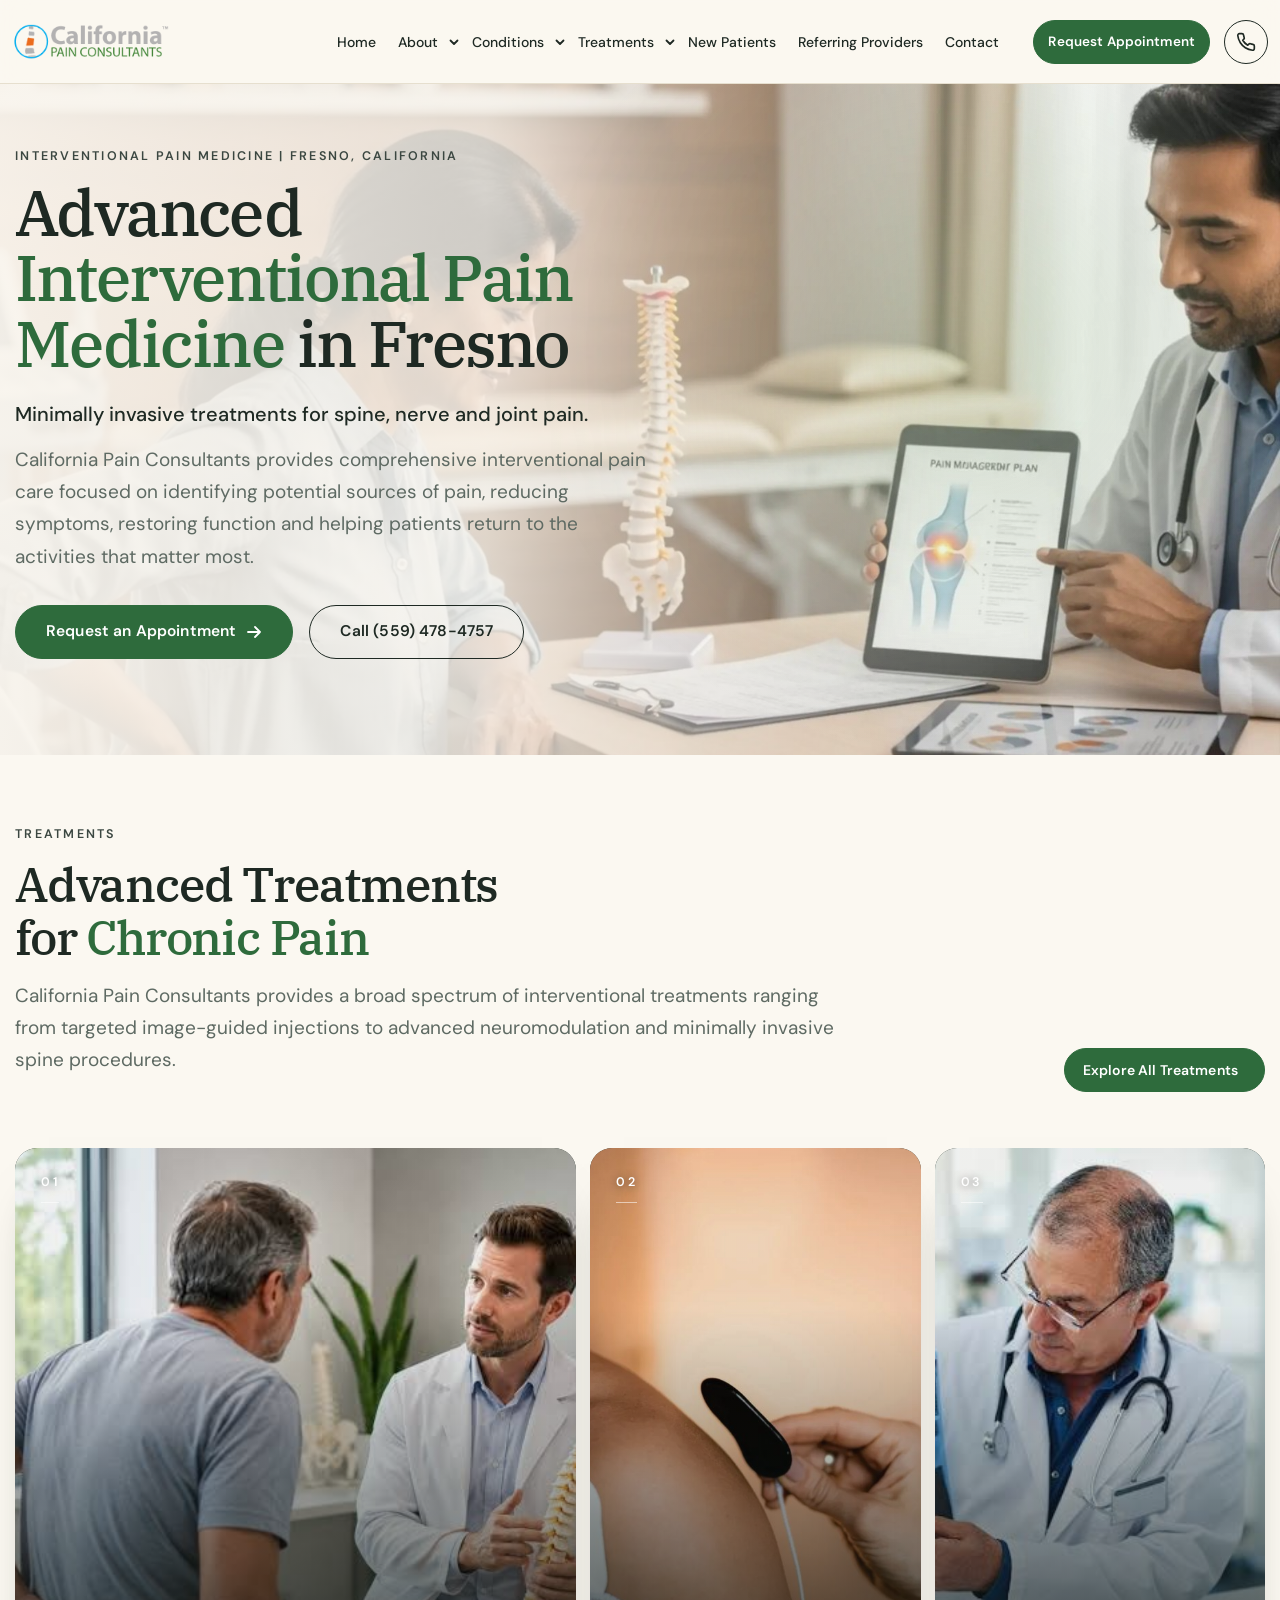
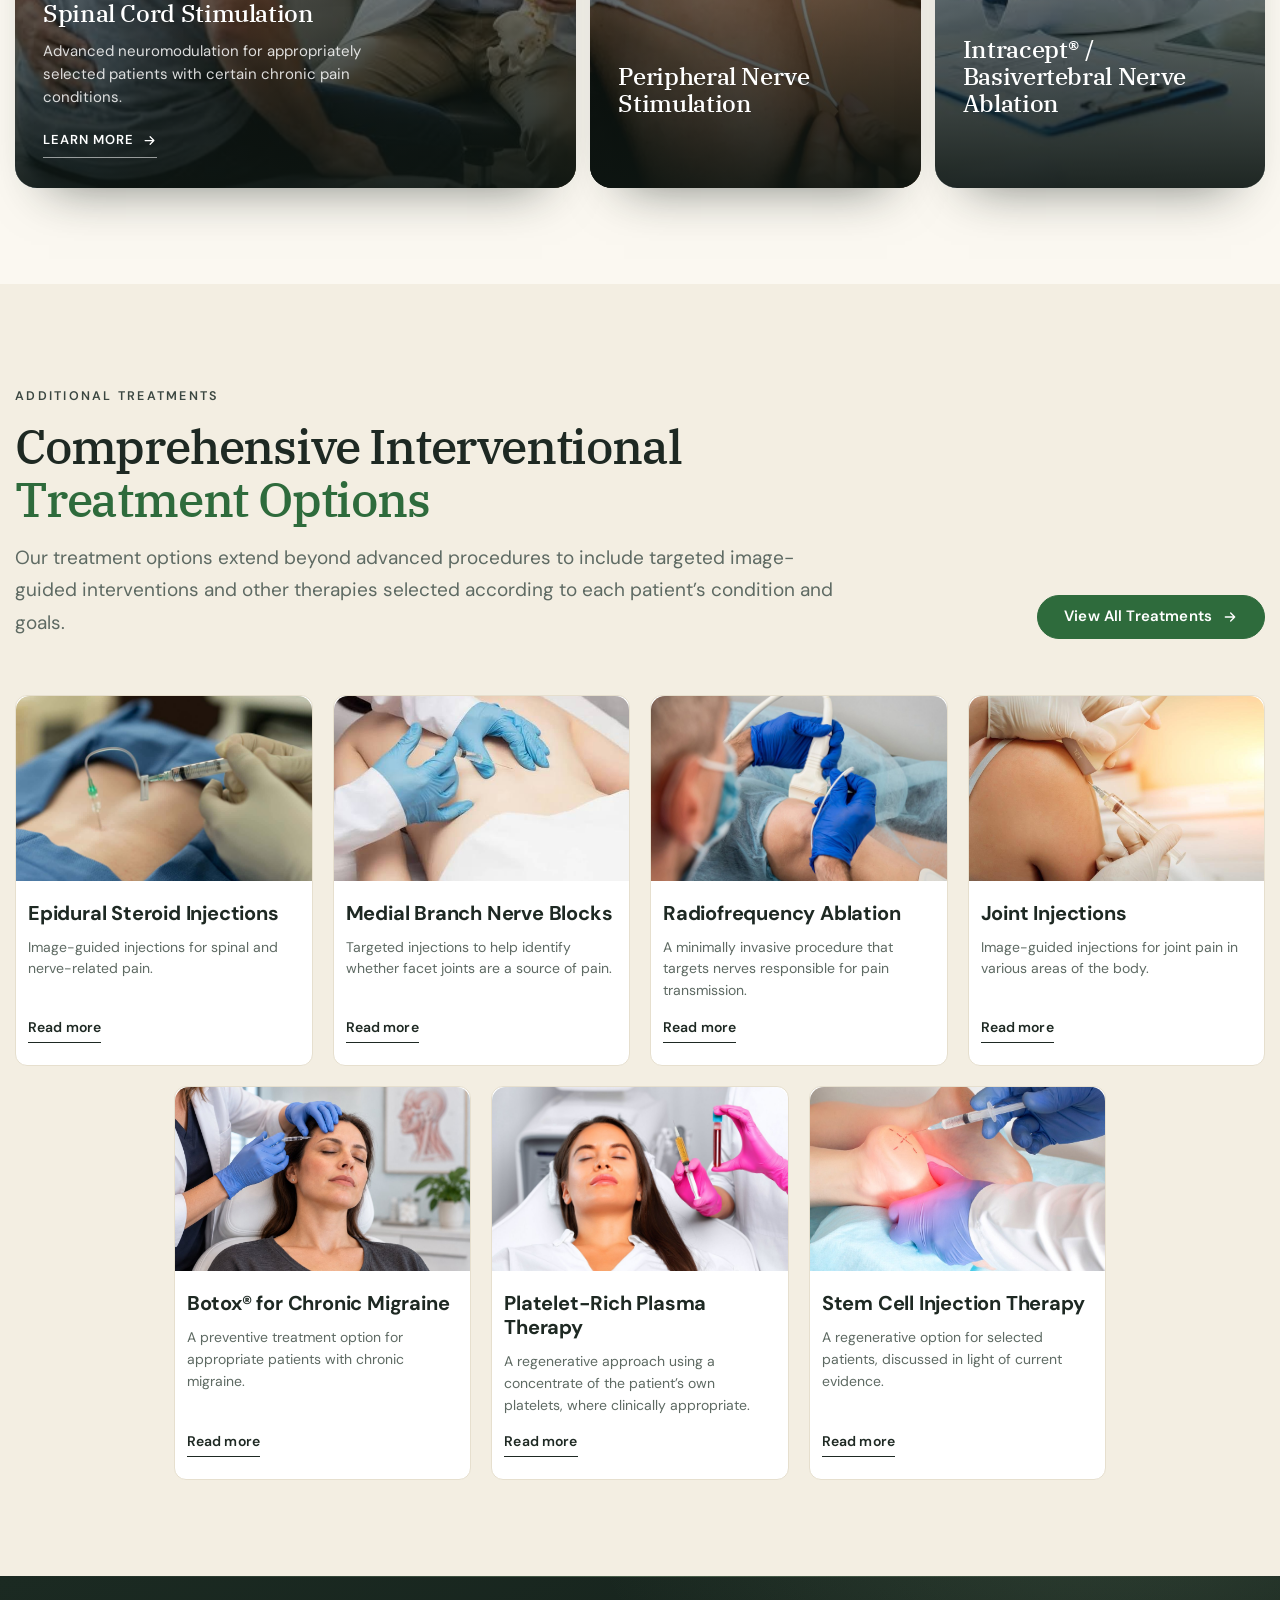
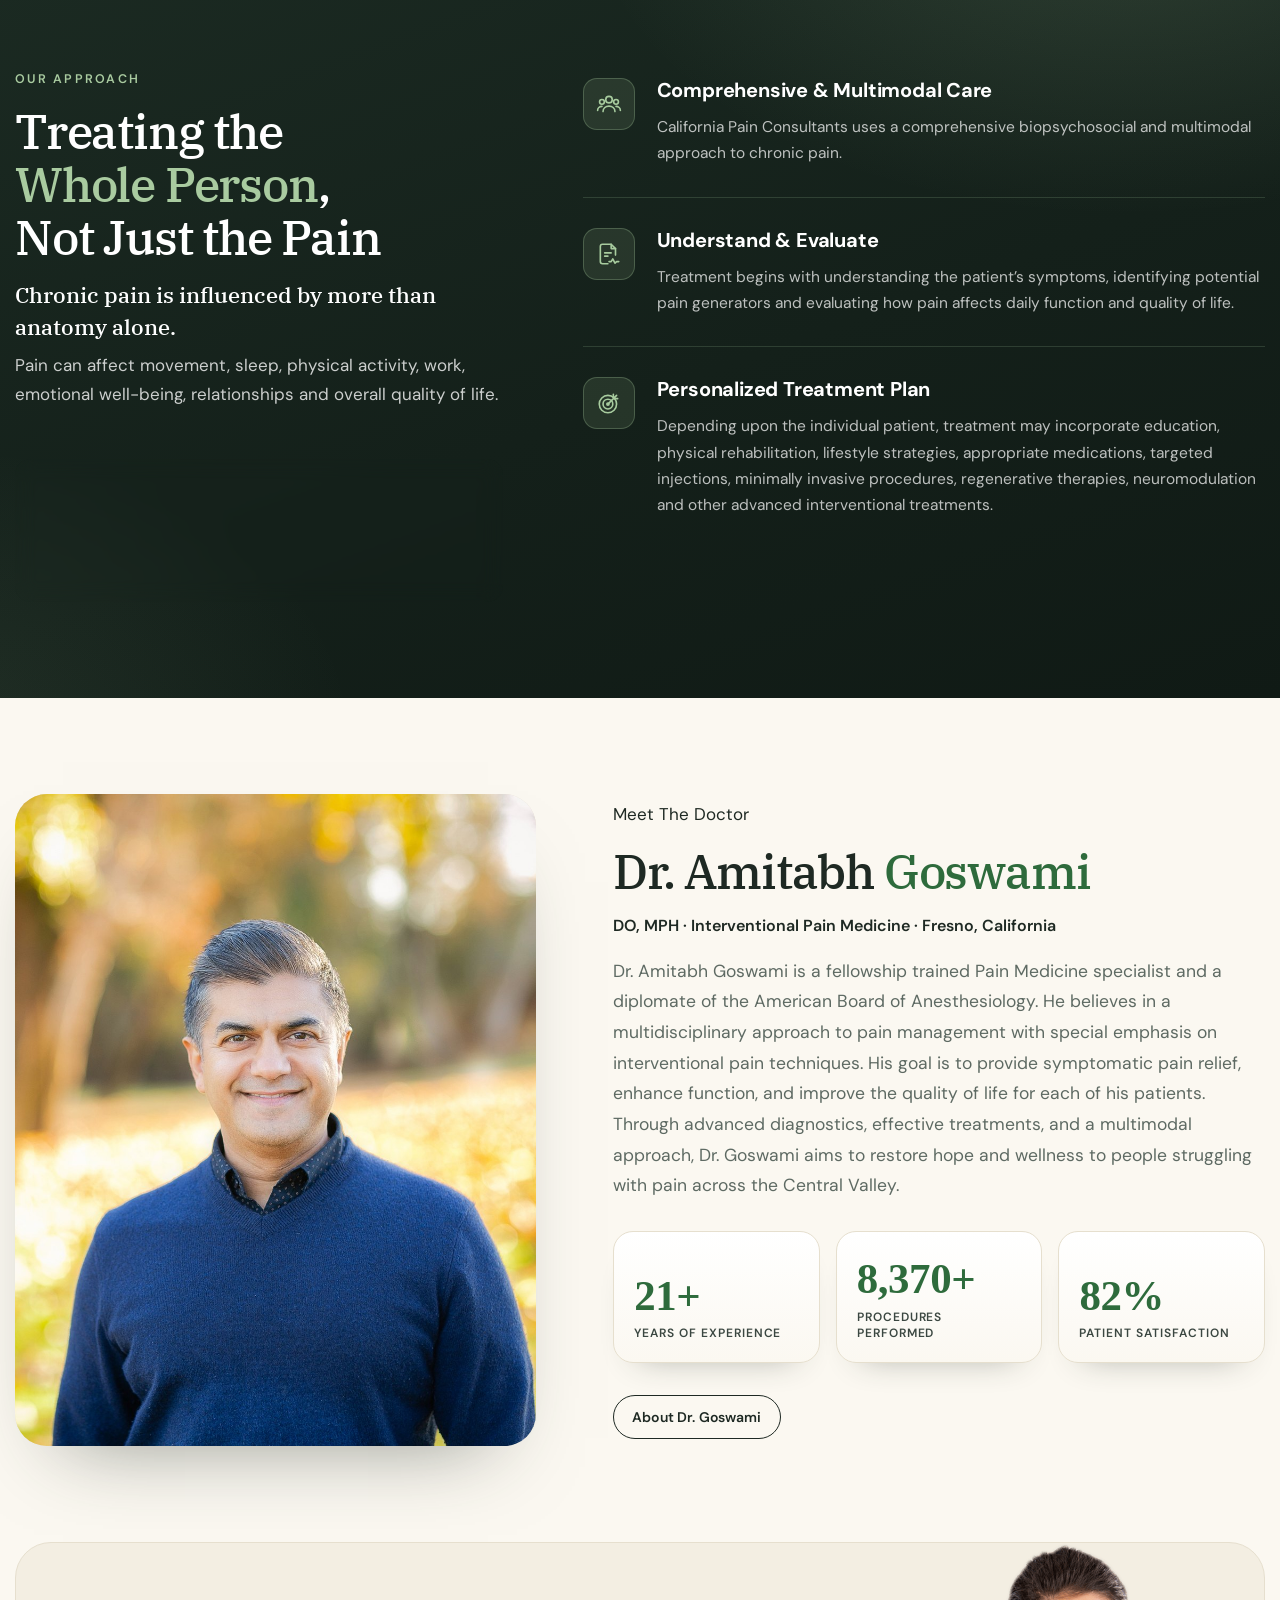
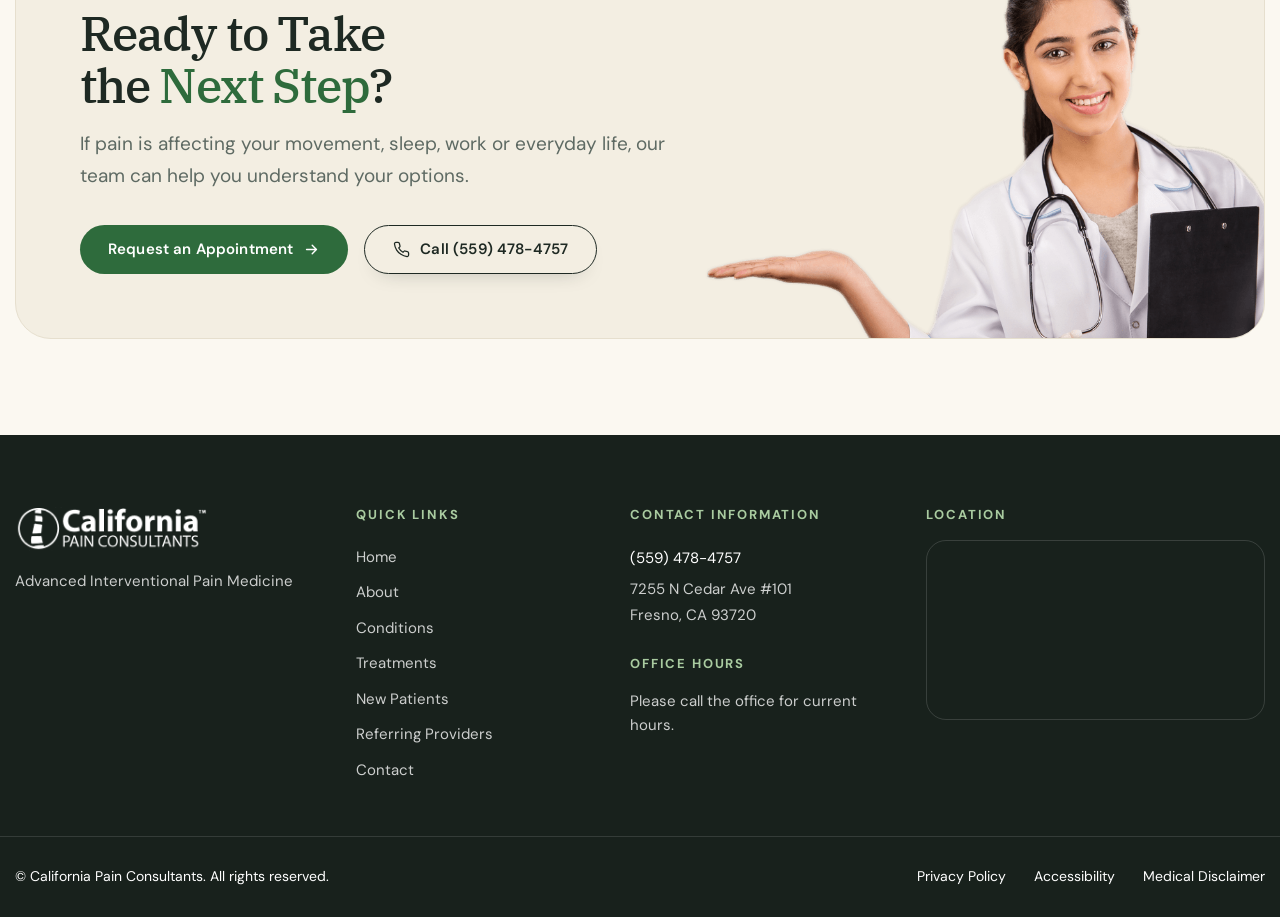
==== commit ff88457a: "Add count-up stats for doctor profile and remove unused theme stylesheet - Implemented a count-up an" ====
--- a/index.html
+++ b/index.html
@@ -10,7 +10,6 @@
   <link rel="preconnect" href="https://fonts.gstatic.com" crossorigin>
   <link href="https://fonts.googleapis.com/css2?family=DM+Sans:opsz,wght@9..40,400;9..40,500;9..40,600;9..40,700;9..40,800&amp;family=IBM+Plex+Serif:wght@400;500;600;700&amp;display=swap" rel="stylesheet">
   <link rel="stylesheet" href="assets/css/style.css">
-  <link rel="stylesheet" href="assets/css/theme-modern.css">
   <script>document.documentElement.classList.add('js');</script>
 </head>
 <body>
@@ -288,6 +287,10 @@
                 <p class="apx-goal-copy">Our objective is to develop an individualized treatment strategy designed to <span>reduce pain</span>, <span>restore function</span> and help patients <span>participate more fully</span> in their lives.</p>
               </div>
             </div>
+            <!-- <div class="apx-cta">
+              <a class="btn btn-primary btn-lg" href="javascript:void(0)">Request an Appointment</a>
+              <a class="apx-call" href="tel:+15594784757">or call (559) 478-4757</a>
+            </div> -->
           </div>
           <ol class="apx-steps">
           <li class="apx-step">
@@ -327,6 +330,11 @@
           <h2 id="doc-title">Dr. Amitabh <span class="aw-em">Goswami</span></h2>
           <p class="doc-cred">DO, MPH &middot; Interventional Pain Medicine &middot; Fresno, California</p>
           <p class="doc-bio">Dr. Amitabh Goswami is a fellowship trained Pain Medicine specialist and a diplomate of the American Board of Anesthesiology. He believes in a multidisciplinary approach to pain management with special emphasis on interventional pain techniques. His goal is to provide symptomatic pain relief, enhance function, and improve the quality of life for each of his patients. Through advanced diagnostics, effective treatments, and a multimodal approach, Dr. Goswami aims to restore hope and wellness to people struggling with pain across the Central Valley.</p>
+          <ul class="doc-stats" aria-label="Practice highlights">
+            <li><strong class="doc-stat-num"><span data-count="25">25</span>+</strong><span class="doc-stat-label">Years of Experience</span></li>
+            <li><strong class="doc-stat-num"><span data-count="10000">10,000</span>+</strong><span class="doc-stat-label">Procedures Performed</span></li>
+            <li><strong class="doc-stat-num"><span data-count="98">98</span>%</strong><span class="doc-stat-label">Patient Satisfaction</span></li>
+          </ul>
           <a class="btn btn-outline" href="javascript:void(0)">About Dr. Goswami</a>
         </div>
       </div>
--- a/assets/css/style.css
+++ b/assets/css/style.css
@@ -1,85 +1,5 @@
 :root {
-  --color-primary: #0077B6;
-  --color-primary-hover: #005F92;
-  --color-primary-line: #3A9ACF;
-  --brand: #4DB3E6;
-  --brand-dark: #2A9AD6;
-  --brand-tint: #E3F1FA;
-  --ink: #03304D;
-  --color-footer-bg: #02263D;
-  --color-header-bg: var(--ink);
-  --brand-deep: var(--ink);
-  --brand-ink: var(--color-primary);
-  --teal: var(--color-primary);
-  --blue-deep: #054B73;
-  --cyan: #3EDBF0;
-  --cyan-dark: #2EC9E0;
-  --cyan-light: #7FE8F6;
-  --gold: #C8873A;
-
-  --bg-page: #FBFDFD;
-  --bg-sky-soft: #EEF6FC;
-  --bg-sky: #EDF6FD;
-  --bg-tint: #F4F9FB;
-  --black: #000;
-  --border: #E6E1D6;
-  --hairline: #ECE7DC;
-  --ink-dark: #06161F;
-  --navy-soft: #0B2233;
-  --navy: #0A0A0A;
-  --slate-dark: #34454F;
-  --slate: #4A5B6A;
-  --text: #17212B;
-  --white: #FFF;
-
-  --c-25c6e0: #25C6E0;
-  --c-8fd0ea: #8FD0EA;
-  --c-a9d3ea: #A9D3EA;
-  --c-bcdcef: #BCDCEF;
-  --c-bfdcec: #BFDCEC;
-  --c-bfe6ee: #BFE6EE;
-  --c-bfe6f2: #BFE6F2;
-  --c-c9d6db: #C9D6DB;
-  --c-d2eaf4: #D2EAF4;
-  --c-d3e6f3: #D3E6F3;
-  --c-dcebf4: #DCEBF4;
-  --c-ddeef6: #DDEEF6;
-  --c-e1eef0: #E1EEF0;
-  --c-e6f6fc: #E6F6FC;
-  --c-e8f3fa: #E8F3FA;
-  --c-eaf4fa: #EAF4FA;
-  --c-eaf4fb: #EAF4FB;
-  --c-f1f8fc: #F1F8FC;
-  --c-f28a2e: #F28A2E;
-  --c-f6fafd: #F6FAFD;
-
-  --color-primary-rgb: 0, 119, 182;
-  --rgb-black: 0, 0, 0;
-  --rgb-brand: 77, 179, 230;
-  --rgb-cyan: 62, 219, 240;
-  --rgb-ink: 3, 48, 77;
-  --rgb-page: 251, 253, 253;
-  --rgb-shadow-blue: 8, 60, 90;
-  --rgb-shadow: 8, 40, 56;
-  --rgb-white: 255, 255, 255;
-  --shadow-lift: 0 24px 60px -24px rgba(var(--rgb-shadow), .28), 0 4px 14px rgba(var(--rgb-shadow), .06);
-
-  --font-head: "DM Sans", system-ui, sans-serif;
-  --font-body: "DM Sans", system-ui, sans-serif;
-  --fs-h1: clamp(2.5rem, 1.7rem + 3vw, 4rem);
-  --fs-h2: clamp(2rem, 1.5rem + 2vw, 3rem);
-  --fs-h3: 20px;
-  --fs-h4: 1.25rem;
-  --fs-lead: clamp(1.0625rem, 1rem + .25vw, 1.1875rem);
-
-  --space-3: 12px;
-  --space-4: 16px;
-  --space-5: 24px;
-  --space-6: 32px;
-  --space-7: 48px;
   --header-h: 88px;
-  --bar-h: 64px;
-  --sec-pad: 80px;
   --sec-head-gap: var(--space-7);
 }
 
@@ -95,12 +15,9 @@
 }
 
 body {
-  margin: 0;
   font-family: var(--font-body);
   font-size: 17px;
   line-height: 1.7;
-  color: var(--text);
-  background: var(--white);
 }
 
 body.menu-locked {
@@ -140,22 +57,12 @@
   white-space: nowrap;
 }
 
-.btn,
-.tf-intro .btn,
-.ax-viewall,
-.cta2-btn {
-  display: inline-flex;
-  align-items: center;
-  border-radius: 999px;
-}
-
 .btn {
   gap: 8px;
   justify-content: center;
   min-height: 44px;
   padding: 0 22px;
   font: 700 15px/1 var(--font-head);
-  letter-spacing: .005em;
   border: 1.5px solid transparent;
   transition: background-color .2s ease, border-color .2s ease, color .2s ease;
 }
@@ -163,12 +70,6 @@
 .btn-primary:hover {
   background: var(--navy);
   color: var(--white);
-}
-
-.btn-outline {
-  background: transparent;
-  color: var(--navy);
-  border-color: var(--navy);
 }
 
 .btn-outline:hover {
@@ -183,17 +84,6 @@
   height: var(--header-h);
   transition: height .25s ease, box-shadow .25s ease, background-color .25s ease, border-color .25s ease;
   --header-h: 84px;
-  -webkit-backdrop-filter: none;
-  backdrop-filter: none;
-}
-
-.site-header.is-scrolled {
-  --header-h: 72px;
-  background: rgba(var(--rgb-white), .86);
-  -webkit-backdrop-filter: saturate(180%) blur(14px);
-  backdrop-filter: saturate(180%) blur(14px);
-  border-bottom-color: var(--hairline);
-  box-shadow: 0 8px 28px -12px rgba(var(--rgb-shadow), .18);
 }
 
 .header-inner,
@@ -246,23 +136,7 @@
 }
 
 .nav-link {
-  font: 600 15.5px/1 var(--font-head);
-  letter-spacing: 0;
-  border-radius: 8px;
-  transition: color .2s;
   padding: 12px 11px;
-}
-
-.nav-link[aria-current="page"] {
-  text-decoration: underline;
-}
-
-.nav-link:hover,
-.has-dropdown:hover>.nav-item .nav-link {
-  text-decoration: underline;
-  text-decoration-color: var(--teal);
-  text-decoration-thickness: 3px;
-  text-underline-offset: 9px;
 }
 
 .dd-toggle,
@@ -307,14 +181,6 @@
   width: 300px;
 }
 
-.dropdown-inner {
-  background: var(--white);
-  border: 1px solid var(--hairline);
-  padding: 12px;
-  border-radius: 18px;
-  box-shadow: var(--shadow-lift);
-}
-
 .has-dropdown:hover>.dropdown,
 .has-dropdown.is-open>.dropdown {
   opacity: 1;
@@ -325,21 +191,7 @@
 }
 
 .dropdown-list a {
-  display: block;
   padding: 12px 14px;
-  border-radius: 10px;
-  text-decoration: none;
-  transition: background-color .15s;
-}
-
-.dropdown-list a:hover {
-  background: var(--brand-tint);
-}
-
-.dropdown-list strong {
-  display: block;
-  font: 700 15px/1.3 var(--font-head);
-  color: var(--ink);
 }
 
 .mobile-controls {
@@ -392,15 +244,7 @@
 
 .hero,
 .scs-hero {
-  display: flex;
-  align-items: center;
   min-height: clamp(560px, 62vh, 700px);
-  background: radial-gradient(900px 520px at 8% 0%, rgba(var(--rgb-cyan), .09), transparent 65%),
-    linear-gradient(180deg, var(--bg-tint) 0%, var(--bg-page) 100%);
-}
-
-.hero {
-  padding: 96px 0 150px;
 }
 
 .hero::before,
@@ -425,10 +269,6 @@
   grid-template-columns: minmax(0, 760px);
 }
 
-.hero-grid {
-  gap: 48px;
-}
-
 .hero-copy {
   min-width: 0;
 }
@@ -438,30 +278,15 @@
   flex-wrap: wrap;
 }
 
-.final-cta {
-  color: var(--white);
-  position: relative;
-  isolation: isolate;
-}
-
-.site-header .btn-outline:hover {
-  background: var(--white);
-  color: var(--navy);
-  border-color: var(--white);
-}
-
-.site-header .btn-primary:hover {
-  background: var(--white);
-  color: var(--navy);
-}
-
 .nav-link[aria-current="page"] {
+  text-decoration: underline;
   text-decoration-thickness: 2px;
   text-underline-offset: 10px;
 }
 
 .nav-link:hover,
 .has-dropdown:hover>.nav-item .nav-link {
+  text-decoration: underline;
   text-decoration-thickness: 2px;
   text-underline-offset: 10px;
   color: var(--brand);
@@ -481,12 +306,6 @@
 .hero .btn-primary:hover {
   background: var(--brand-dark);
   color: var(--ink-dark);
-}
-
-.hero .btn-outline {
-  color: var(--ink);
-  border-color: var(--c-c9d6db);
-  background: var(--white);
 }
 
 .site-header .btn-outline:hover,
@@ -512,32 +331,6 @@
   transform: translateX(3px);
 }
 
-
-
-.hero::after {
-  inset: auto 0 0 0;
-  height: 220px;
-  background: linear-gradient(to bottom, rgba(var(--rgb-page), 0), var(--bg-page));
-}
-
-.hero .eyebrow,
-.treatments .eyebrow,
-.additional .eyebrow,
-.scs-eyebrow,
-.scs-crumbs,
-.apx-eyebrow {
-  font: 700 12.5px/1.2 var(--font-head);
-  letter-spacing: .16em;
-  text-transform: uppercase;
-}
-
-.hero .eyebrow,
-.treatments .eyebrow,
-.additional .eyebrow,
-.scs-eyebrow {
-  color: var(--brand-ink);
-}
-
 .hero .eyebrow,
 .apx-eyebrow {
   display: inline-flex;
@@ -545,21 +338,8 @@
   gap: 14px;
 }
 
-
-
-.hero h1 {
-  color: var(--ink);
-  text-wrap: balance;
-}
-
-.hero-sub {
-  font: 600 clamp(18px, 1.5vw, 22px)/1.4 var(--font-head);
-  color: var(--brand-deep);
-}
-
 .hero-intro {
   max-width: 56ch;
-  color: var(--slate-dark);
 }
 
 .treatments {
@@ -567,7 +347,6 @@
 }
 
 .treatments h2 {
-  color: var(--ink);
   text-wrap: balance;
 }
 
@@ -579,18 +358,13 @@
   border-radius: 2px;
 }
 
-.additional h2,
-.final-cta h2 {
+.additional h2 {
   text-wrap: balance;
 }
 
 .additional {
   padding: 80px 0;
   border-top: 0;
-}
-
-.final-cta::after {
-  content: "";
 }
 
 .site-header.is-scrolled {
@@ -610,22 +384,20 @@
 .site-header .btn-outline:hover {
   background: rgba(var(--rgb-white), .1);
   border-color: var(--brand);
-  color: var(--white);
-}
-
+}
 
 .btn,
 .site-header .btn,
 .hero .btn {
   box-shadow: none !important;
-  transform: none !important;
+  transform: none;
 }
 
 .btn:hover,
 .site-header .btn:hover,
 .hero .btn:hover {
   box-shadow: none !important;
-  transform: none !important;
+  transform: none;
 }
 
 .btn-primary:hover,
@@ -645,20 +417,8 @@
   color: inherit;
 }
 
-.site-header .btn-outline:hover {
-  color: var(--white);
-}
-
 .additional .section-intro {
   color: var(--slate);
-}
-
-.aw-em {
-  color: var(--brand-ink);
-}
-
-.sf-top {
-  padding: 72px 0 56px;
 }
 
 .sf-grid {
@@ -688,10 +448,6 @@
 
 .sf-h {
   margin: 0 0 16px;
-  font: 700 13px/1.3 var(--font-head);
-  letter-spacing: .1em;
-  text-transform: uppercase;
-  color: var(--white);
 }
 
 .sf-h-gap {
@@ -716,24 +472,6 @@
   line-height: 1.75;
 }
 
-.sf-col address a {
-  color: var(--white);
-}
-
-.sf-map iframe {
-  display: block;
-  width: 100%;
-  height: 180px;
-  border: 1px solid rgba(var(--rgb-white), .14);
-  border-radius: 10px;
-}
-
-.sf-bottom {
-  border-top: 1px solid rgba(var(--rgb-white), .1);
-  padding: 24px 0;
-  font-size: 14px;
-}
-
 .sf-bottom-inner {
   display: flex;
   flex-wrap: wrap;
@@ -744,7 +482,6 @@
 
 .sf-bottom p {
   margin: 0;
-  color: var(--white);
 }
 
 .sf-bottom ul {
@@ -756,7 +493,6 @@
 .sf-bottom a {
   display: inline-block;
   padding: 4px 0;
-  color: var(--white);
   text-decoration: none;
   transition: opacity .2s ease;
   opacity: 1;
@@ -768,10 +504,6 @@
   text-underline-offset: 4px;
 }
 
-.scs {
-  background: var(--white);
-}
-
 .scs h1,
 .scs h2,
 .scs h3 {
@@ -779,8 +511,7 @@
 }
 
 .scs-eyebrow,
-.tf-intro .eyebrow,
-body main section.additional .ax-head .eyebrow {
+.additional .ax-head .eyebrow {
   display: inline-flex;
   align-items: center;
   gap: 12px;
@@ -790,13 +521,8 @@
   width: 32px;
 }
 
-.scs-section h2 {
-  color: var(--ink);
-}
-
 .scs-hero {
   padding: 96px 0;
-  color: var(--ink);
 }
 
 .scs-crumbs {
@@ -817,10 +543,6 @@
   text-underline-offset: 4px;
 }
 
-.scs .scs-hero h1 {
-  color: var(--ink);
-}
-
 .scs-sub {
   font: 600 clamp(18px, 1.5vw, 22px)/1.4 var(--font-head);
   margin: 26px 0 0;
@@ -829,12 +551,6 @@
 .scs-actions {
   display: flex;
   flex-wrap: wrap;
-}
-
-.scs-actions .btn-outline {
-  background: var(--white);
-  border-color: var(--c-c9d6db);
-  color: var(--ink);
 }
 
 .scs-actions .btn-outline:hover {
@@ -843,17 +559,7 @@
   color: var(--ink);
 }
 
-.scs-hero-img {
-  position: absolute;
-  z-index: -1;
-  inset: 0 0 0 auto;
-  margin: 0;
-  width: min(60%, 1200px);
-}
-
 .scs-hero-img img,
-.tf-visual img,
-.tf-thumb img,
 .ax-img img,
 .scs-stage-img {
   width: 100%;
@@ -861,26 +567,8 @@
   object-fit: cover;
 }
 
-.scs-hero-img img {
-  object-position: 60% center;
-  display: block;
-  -webkit-mask-image: linear-gradient(to right, transparent 0, transparent 16%, rgba(var(--rgb-black), .6) 40%, var(--black) 62%);
-  mask-image: linear-gradient(to right, transparent 0, transparent 16%, rgba(var(--rgb-black), .6) 40%, var(--black) 62%);
-}
-
-.scs-hero::after {
-  inset: auto 0 0 0;
-  height: 200px;
-  background: linear-gradient(to bottom, rgba(var(--rgb-white), 0), var(--white));
-}
-
-.scs-steps {
-  display: grid;
-}
-
 .scs-num,
 .scs-go,
-.tf-card>span[aria-hidden],
 .ax-go,
 .ax-ico,
 .apx-goal-ico,
@@ -906,16 +594,6 @@
   color: var(--brand-ink);
 }
 
-.scs-stage-tag {
-  padding: 7px 14px;
-  border-radius: 999px;
-  background: var(--brand-tint);
-  color: var(--brand-deep);
-  font: 700 12px/1 var(--font-head);
-  letter-spacing: .12em;
-  text-transform: uppercase;
-}
-
 .scs-stage ul {
   padding: 0;
   list-style: none;
@@ -924,7 +602,6 @@
 
 .scs-stage li {
   position: relative;
-  color: var(--slate);
 }
 
 .scs-stage li::before {
@@ -933,15 +610,6 @@
   left: 0;
 }
 
-#advanced-treatments::before {
-  inset: 0;
-  pointer-events: none;
-  background: url("../images/bg-treatments-wave.png") center bottom / cover no-repeat;
-  opacity: 1;
-  -webkit-mask-image: linear-gradient(to bottom, transparent 0, var(--black) 240px);
-  mask-image: linear-gradient(to bottom, transparent 0, var(--black) 240px);
-}
-
 #advanced-treatments>.container {
   position: relative;
   z-index: 1;
@@ -958,15 +626,12 @@
 }
 
 .scs-journey {
-  position: relative;
   padding: 104px 0 112px;
-  background: var(--bg-sky);
 }
 
 .scs-journey .scs-head-center h2 {
   position: relative;
   padding-top: 0;
-  margin-bottom: 8px;
 }
 
 .scs-journey .scs-stages {
@@ -976,27 +641,11 @@
 }
 
 .scs-journey .scs-stage {
-  position: relative;
-  border: 1px solid var(--c-d2eaf4);
-  border-top: 2px solid var(--c-bfe6f2);
-  background: rgba(var(--rgb-white), .92);
-  box-shadow: 0 24px 50px -28px rgba(var(--rgb-shadow-blue), .28), 0 2px 8px rgba(var(--rgb-shadow-blue), .04);
-  display: grid;
   grid-template-columns: 190px minmax(0, 1fr);
-  gap: 24px;
-  align-items: flex-start;
-  padding: 16px 28px 16px 16px;
-  border-top-width: 1px;
-  border-radius: 18px;
-}
-
-.scs-journey .scs-stage h3 {
-  color: var(--ink);
 }
 
 .scs-journey .scs-stage p {
   font-weight: 400;
-  color: var(--slate);
   margin: 0 0 12px;
   font-size: 15px;
   line-height: 1.55;
@@ -1012,39 +661,12 @@
 }
 
 .scs-journey .scs-stage li::before {
-  border-radius: 50%;
   background: var(--c-25c6e0) url("data:image/svg+xml,%3Csvg xmlns='http://www.w3.org/2000/svg' viewBox='0 0 24 24' fill='none' stroke='white' stroke-width='3' stroke-linecap='round' stroke-linejoin='round'%3E%3Cpath d='M6 12.5l4 4 8-9'/%3E%3C/svg%3E") center / 16px no-repeat;
-  background-color: var(--color-primary);
-  top: 8px;
-  width: 22px;
-  height: 22px;
   background-size: 13px;
 }
 
 .scs-journey .scs-arrow {
   position: relative;
-}
-
-.scs-journey .scs-arrow svg {
-  position: relative;
-  z-index: 1;
-  box-sizing: content-box;
-  border-radius: 50%;
-  background: var(--white);
-  color: var(--brand-ink);
-  box-shadow: 0 16px 34px -14px rgba(var(--rgb-shadow-blue), .35);
-  width: 20px;
-  height: 20px;
-  padding: 18px;
-}
-
-.btn-primary,
-.hero .btn-primary,
-.scs-actions .btn-primary,
-.mobile-action-bar .btn-primary {
-  background: var(--color-primary);
-  border-color: var(--color-primary);
-  color: var(--white);
 }
 
 .site-header .btn-primary:hover,
@@ -1059,94 +681,39 @@
 
 .scs-how {
   padding: 88px 0;
-  background: linear-gradient(to bottom, var(--white) 0, var(--c-f6fafd) 320px, var(--c-eaf4fa) 100%);
-}
-
-.scs-how .scs-how-grid {
-  display: grid;
-  grid-template-columns: minmax(0, 4.2fr) minmax(0, 3.2fr) minmax(0, 5.6fr);
-  gap: 0;
-  align-items: center;
 }
 
 .scs-how-intro {
-  max-width: 34ch;
   color: var(--slate);
 }
 
-.scs-how::before {
-  inset: 0;
-  pointer-events: none;
-  opacity: .2;
-  background: url("../images/scs-how-bg.webp") center / cover no-repeat;
-  -webkit-mask-image: linear-gradient(to bottom, transparent 0, var(--black) 260px);
-  mask-image: linear-gradient(to bottom, transparent 0, var(--black) 260px);
-}
-
-.scs-how .scs-steps {
-  grid-column: 3;
-  position: relative;
-  gap: 24px;
-}
-
 .scs-how .scs-steps::before {
-  content: "";
-  position: absolute;
   left: 30px;
   top: 60px;
   bottom: 60px;
-  border-left: 2px dotted var(--c-8fd0ea);
 }
 
 .scs-how .scs-steps li,
-body .site-header .brand-logo,
-body .site-header.is-scrolled .brand-logo {
+.site-header .brand-logo,
+.site-header.is-scrolled .brand-logo {
   background: none;
   padding: 0;
   border-radius: 0;
 }
 
 .scs-how .scs-steps li {
-  display: grid;
   grid-template-columns: 60px minmax(0, 1fr);
   gap: 20px;
-  align-items: center;
-  border: 0;
 }
 
 .scs-how .scs-num,
 .apx-num {
   position: relative;
   z-index: 1;
-  background: var(--color-primary);
-  color: var(--white);
 }
 
 .scs-how .scs-num {
-  width: 60px;
-  height: 60px;
   font: 700 18px/1 var(--font-head);
-  box-shadow: 0 0 0 8px var(--c-f1f8fc), 0 14px 26px -10px rgba(var(--color-primary-rgb), .6);
-}
-
-.scs-step-card {
-  display: grid;
-  grid-template-columns: 150px minmax(0, 1fr) auto;
-  gap: 24px;
-  align-items: center;
-  padding: 20px 24px 20px 20px;
-  background: rgba(var(--rgb-white), .94);
-  border: 1px solid var(--c-ddeef6);
-  border-radius: 24px;
-  box-shadow: 0 24px 50px -30px rgba(var(--rgb-shadow-blue), .3);
-}
-
-.scs-step-card img {
-  display: block;
-  width: 150px;
-  height: 144px;
-  object-fit: cover;
-  border-radius: 16px;
 }
 
 .scs-how .scs-step-card h3 {
@@ -1155,15 +722,6 @@
 
 .scs-how .scs-step-card p {
   margin: 0;
-  font: 400 15.5px/1.6 var(--font-body);
-  color: var(--slate);
-}
-
-.scs-go {
-  width: 48px;
-  height: 48px;
-  background: var(--c-e6f6fc);
-  color: var(--brand-ink);
 }
 
 .scs-go svg {
@@ -1173,18 +731,11 @@
 
 body main h1:not(.x1):not(.x2):not(.x3) {
   font-size: var(--fs-h1);
-  font-weight: 800;
-  line-height: 1.05;
-  letter-spacing: -.03em;
   margin: 0 0 var(--space-5);
 }
 
 body main h2:not(.x1):not(.x2):not(.x3) {
   font-size: var(--fs-h2);
-  font-weight: 800;
-  line-height: 1.1;
-  letter-spacing: -.02em;
-  margin: 0 0 var(--space-4);
 }
 
 body main h3:not(.x1):not(.x2):not(.x3) {
@@ -1195,12 +746,12 @@
   margin: 0 0 var(--space-3);
 }
 
-body main .eyebrow:not(.x1):not(.x2),
-body main .scs-eyebrow:not(.x1):not(.x2) {
+.eyebrow,
+.scs-eyebrow {
   margin: 0 0 var(--space-4);
 }
 
-body main :is(.hero-intro, .section-intro, .scs-lead, .scs-body, .scs-how-intro, .final-cta p):not(.x1):not(.x2) {
+:is(.hero-intro, .section-intro, .scs-lead, .scs-body, .scs-how-intro) {
   font-size: var(--fs-lead);
   line-height: 1.7;
   margin: 0 0 var(--space-4);
@@ -1212,48 +763,31 @@
   margin: 0 0 var(--space-4);
 }
 
-body main :is(.scs-head-center):not(.x1):not(.x2) {
+:is(.scs-head-center) {
   margin-bottom: var(--sec-head-gap);
 }
 
-body main :is(.hero-actions, .cta-actions, .scs-actions):not(.x1):not(.x2) {
+:is(.hero-actions, .scs-actions) {
   margin-top: var(--space-6);
   gap: var(--space-4);
 }
 
-body main :is(.hero-actions, .cta-actions, .scs-actions) .btn {
+:is(.hero-actions, .scs-actions) .btn {
   margin: 0;
 }
 
-body main .scs-step-card p:last-child {
+.scs-step-card p:last-child {
   margin-bottom: 0;
 }
 
-#advanced-treatments {
-  background: linear-gradient(to bottom, var(--bg-page) 0, var(--bg-tint) 280px);
-}
-
-body :is(h1, h2, h3):not(.x1):not(.x2):not(.x3),
+:is(h1, h2, h3):not(.x1):not(.x2):not(.x3),
 body main :is(h1, h2, h3):not(.x1):not(.x2):not(.x3) {
   font-family: var(--font-head);
-}
-
-.sf {
-  background: var(--color-footer-bg);
-}
-
-.site-header .btn-primary {
-  border-color: var(--color-primary-line);
 }
 
 .scs-hero .scs-lead,
 .scs-hero .scs-body {
   max-width: 46ch;
-  color: var(--ink);
-}
-
-.scs-hero .scs-sub {
-  color: var(--brand-deep);
 }
 
 .scs-journey .scs-head-center h2::before {
@@ -1261,9 +795,9 @@
   display: none;
 }
 
-body main :is(.section, .treatments, .additional, .final-cta, .scs-section, .scs-journey, .scs-how) {
-  padding-top: var(--sec-pad) !important;
-  padding-bottom: var(--sec-pad) !important;
+body main :is(.section, .treatments, .additional, .scs-section, .scs-journey, .scs-how) {
+  padding-top: var(--sec-pad);
+  padding-bottom: var(--sec-pad);
 }
 
 .btn .btn-arrow {
@@ -1272,156 +806,27 @@
   height: 18px;
 }
 
-.tf-layout {
-  display: grid;
-  grid-template-columns: minmax(0, 5fr) minmax(0, 7fr);
-  gap: 56px;
-  align-items: start;
-}
-
-.tf-intro .eyebrow::before {
-  content: "";
-  width: 36px;
-  height: 2px;
-  background: var(--c-f28a2e);
-}
-
-.tf-intro .section-intro {
-  max-width: 46ch;
-}
-
-.tf-intro .btn {
-  gap: 10px;
-}
-
-.tf-intro .btn svg {
-  width: 16px;
-  height: 16px;
-}
-
-.tf-panel {
-  display: grid;
-  grid-template-columns: minmax(0, 4fr) minmax(0, 7fr);
-  overflow: hidden;
-}
-
-.tf-visual {
-  position: relative;
-  min-height: 100%;
-  border-radius: 22px;
-}
-
-.tf-visual img {
-  border-radius: 22px;
-  position: absolute;
-  inset: 0;
-  object-position: 29% 50%;
-}
-
-.tf-list {
-  list-style: none;
-  margin: 0;
-  padding: 0 0 0 12px;
-  display: grid;
-  gap: 10px;
-}
-
-.tf-card,
-.ax-card {
-  background: var(--white);
-  border-radius: 14px;
-  color: inherit;
-  text-decoration: none;
-}
-
-.tf-card {
-  display: grid;
-  grid-template-columns: 104px minmax(0, 1fr) 32px;
-  align-items: center;
-  gap: 16px;
-  padding: 12px 16px 12px 12px;
-  border: 1px solid var(--hairline);
-  transition: border-color .2s, box-shadow .2s, transform .2s;
-}
-
-.tf-card:hover {
-  border-color: var(--c-bfe6ee);
-  box-shadow: 0 14px 28px -20px rgba(var(--rgb-shadow), .5);
-  transform: translateX(3px);
-}
-
-.tf-thumb {
-  width: 104px;
-  height: 104px;
-  border-radius: 12px;
-  overflow: hidden;
-  background: var(--navy-soft);
-}
-
-.tf-thumb img {
-  display: block;
-}
-
-.tf-text h3 {
-  font: 700 16px/1.25 var(--font-head);
-  color: var(--ink);
-}
-
-.tf-text p {
-  margin: 0;
-  font-size: 13.5px;
-  line-height: 1.5;
-  color: var(--slate-dark);
-}
-
-.tf-card>span[aria-hidden] {
-  width: 32px;
-  height: 32px;
-  background: var(--brand-tint);
-  color: var(--brand-ink);
-  transition: background-color .2s, color .2s;
-}
-
-.tf-card>span[aria-hidden] svg {
-  width: 16px;
-  height: 16px;
-}
-
-.tf-card:hover>span[aria-hidden] {
-  background: var(--brand-dark);
-  color: var(--white);
-}
-
-body main section.additional .ax-head {
-     display: flex;
-    gap: 72px;
-    align-items: end;
-    margin-bottom: 56px;
-    justify-content: space-between;
-}
-
-
-
-body main section.additional .ax-head .section-intro {
+.additional .ax-head {
+  display: flex;
+  gap: 72px;
+  align-items: end;
+  margin-bottom: 56px;
+  justify-content: space-between;
+}
+
+.additional .ax-head .section-intro {
   margin: 0;
   max-width: 64ch;
 }
 
-.ax-viewall,
-.cta2-btn {
+.ax-viewall {
   gap: 10px;
   font: 700 15px/1 var(--font-head);
   text-decoration: none;
-}
-
-.ax-viewall {
   flex: none;
   padding: 13px 26px;
   border: 1.5px solid var(--color-primary);
   transition: border-color .2s, transform .2s;
-  background: var(--color-primary);
-  color: var(--white);
-  box-shadow: 0 10px 22px -12px rgba(var(--color-primary-rgb), .6);
 }
 
 .ax-viewall svg {
@@ -1454,24 +859,7 @@
 }
 
 .ax-card {
-  width: 100%;
-  border: 1px solid var(--hairline);
-  box-shadow: 0 1px 2px rgba(var(--rgb-ink), .04), 0 16px 30px -24px rgba(var(--rgb-ink), .4);
   transition: transform .25s, box-shadow .25s, border-color .25s;
-}
-
-.ax-card:hover{
-  transform: translateY(-4px);
-  border-color: var(--c-bcdcef);
-  box-shadow: 0 22px 40px -24px rgba(var(--rgb-ink), .5);
-}
-
-.ax-img {
-  display: block;
-  overflow: hidden;
-  background: var(--navy-soft);
-  border-radius: 14px 14px 0 0;
-  aspect-ratio: 16 / 8.5;
 }
 
 .ax-img img {
@@ -1481,52 +869,17 @@
 
 .ax-card:hover .ax-img img {
   transform: scale(1.05);
-}
-
-.ax-body {
-  display: block;
-  padding: 16px 20px 0;
-}
-
-.ax-body h3 {
-  font: 700 16.5px/1.3 var(--font-head);
-  color: var(--ink);
 }
 
 .ax-body p {
   margin: 0;
   font-size: 14px;
   line-height: 1.55;
-  color: var(--slate-dark);
-}
-
-.ax-go {
-  position: absolute;
-  width: 30px;
-  height: 30px;
-  transition: background-color .2s, color .2s;
-  right: 16px;
-  bottom: 14px;
-  background: var(--brand-tint);
-  color: var(--color-primary);
 }
 
 .ax-go svg {
   width: 15px;
   height: 15px;
-}
-
-.ax-card:hover .ax-go {
-  background: var(--color-primary);
-  color: var(--white);
-}
-
-.ax-other {
-  box-shadow: none;
-  justify-content: center;
-  padding: 28px 22px;
-  background: var(--c-e8f3fa);
-  border-color: var(--c-d3e6f3);
 }
 
 .ax-ico,
@@ -1551,53 +904,26 @@
   padding: 0;
 }
 
-body main section.additional .ax-head h2 {
+.additional .ax-head h2 {
   max-width: 28ch;
-  color: var(--ink);
-}
-
-body main section.additional {
-  background: var(--white);
-}
-
-body .site-header,
-body .site-header.is-scrolled {
-  background: var(--white);
-  border-bottom: 1px solid var(--hairline);
-  box-shadow: 0 6px 24px -16px rgba(var(--rgb-ink), .35);
-}
-
-body .site-header .brand-logo,
-body .site-header.is-scrolled .brand-logo {
+}
+
+.site-header .brand-logo,
+.site-header.is-scrolled .brand-logo {
   filter: none;
   box-sizing: border-box;
 }
 
-body .site-header .nav-link,
-body .site-header .dd-toggle,
-body .site-header .icon-btn {
-  color: var(--ink);
-}
-
-body .site-header .nav-link[aria-current="page"] {
+.site-header .nav-link[aria-current="page"] {
   color: var(--color-primary);
   text-decoration-color: var(--color-primary);
 }
 
-body .site-header .nav-link:hover,
-body .site-header .has-dropdown:hover>.nav-item .nav-link,
-body .site-header .dd-toggle:hover {
+.site-header .nav-link:hover,
+.site-header .has-dropdown:hover>.nav-item .nav-link,
+.site-header .dd-toggle:hover {
   color: var(--color-primary);
   text-decoration-color: var(--color-primary);
-}
-
-body .site-header .icon-btn:hover {
-  background: var(--brand-tint);
-}
-
-body .site-header .btn-primary {
-  background: var(--color-primary);
-  color: var(--white);
 }
 
 body .site-header .btn-primary:hover {
@@ -1605,141 +931,15 @@
   color: var(--white);
 }
 
-body .site-header .btn-outline {
-  background: transparent;
-  color: var(--ink);
-  border-color: var(--c-bcdcef);
-}
-
-body .site-header .btn-outline:hover {
+.site-header .btn-outline:hover {
+  color: var(--white);
   background: var(--brand-tint);
   border-color: var(--color-primary);
   color: var(--ink);
 }
 
-
-
-body .site-header .menu-list {
+.site-header .menu-list {
   background: transparent;
-}
-
-body main section.additional .ax-head h2 .aw-em {
-  color: var(--color-primary);
-}
-
-body main section.final-cta.cta2 {
-  background: var(--bg-sky);
-  padding: 56px 0 72px;
-}
-
-body main section.final-cta.cta2::before,
-body main section.final-cta.cta2::after {
-  display: none;
-}
-
-.cta2-card {
-  position: relative;
-  display: grid;
-  grid-template-columns: minmax(0, 1.1fr) minmax(0, .9fr);
-  align-items: center;
-  min-height: 260px;
-  border-radius: 28px;
-  overflow: hidden;
-  border: 1px solid var(--c-e1eef0);
-  box-shadow: 0 24px 50px -32px rgba(var(--rgb-ink), .45);
-  background: var(--c-eaf4fb) url("../images/bg-cta-card.png") center / cover no-repeat;
-}
-
-.cta2-copy {
-  position: relative;
-  z-index: 1;
-  padding: 48px 20px 48px 56px;
-}
-
-.cta2-copy h2 {
-  font: 800 clamp(28px, 3vw, 38px)/1.15 var(--font-head);
-  color: var(--ink);
-}
-
-.cta2-copy h2 .cta-em {
-  color: var(--color-primary);
-}
-
-.cta2-copy p {
-  max-width: 46ch;
-  color: var(--slate-dark);
-}
-
-.cta2 .cta-actions {
-  display: flex;
-  flex-wrap: wrap;
-}
-
-.cta2-btn {
-  padding: 15px 28px;
-  transition: transform .2s, background-color .2s, border-color .2s;
-}
-
-.cta2-btn svg {
-  width: 17px;
-  height: 17px;
-}
-
-.cta2-primary {
-  background: var(--color-primary);
-  color: var(--white);
-  box-shadow: 0 12px 24px -14px rgba(var(--color-primary-rgb), .7);
-}
-
-.cta2-primary:hover {
-  background: var(--color-primary-hover);
-  transform: translateY(-2px);
-}
-
-.cta2-secondary {
-  background: var(--white);
-  color: var(--ink);
-  border: 1.5px solid var(--color-primary);
-  box-shadow: 0 10px 22px -16px rgba(var(--rgb-ink), .4);
-}
-
-.cta2-secondary svg {
-  color: var(--color-primary);
-}
-
-.cta2-secondary:hover {
-  border-color: var(--color-primary);
-  transform: translateY(-2px);
-}
-
-.cta2-visual {
-  align-self: stretch;
-  position: absolute;
-  inset: 0;
-  min-height: 0;
-  pointer-events: none;
-}
-
-.cta2-visual img {
-  inset: 0;
-  position: absolute;
-  top: 0;
-  right: 0;
-  left: auto;
-  width: auto;
-  height: 100%;
-  max-width: none;
-  object-fit: contain;
-  object-position: right center;
-  -webkit-mask-image: none;
-  mask-image: none;
-}
-
-.cta2-cand .cta2-visual img {
-  right: 24px;
-  height: 108%;
-  top: -4%;
-  object-position: right center;
 }
 
 .scs-journey .scs-head-center {
@@ -1748,14 +948,12 @@
 
 .scs-journey-sub {
   margin: 0;
-  color: var(--slate);
 }
 
 .scs-stage-img {
   display: block;
   min-height: 210px;
   max-height: 260px;
-  border-radius: 12px;
 }
 
 .scs-journey .scs-stage li {
@@ -1767,16 +965,6 @@
 
 .scs-journey .scs-arrow::before {
   content: none;
-}
-
-.scs-journey .scs-stage .scs-stage-tag {
-  display: block;
-  width: fit-content;
-  margin-bottom: 14px;
-}
-
-body main .final-cta.cta2-cand {
-  padding-top: 0 !important;
 }
 
 .sf,
@@ -1787,35 +975,9 @@
   color: var(--white);
 }
 
-body main .final-cta.cta2:not(.cta2-cand) {
-  padding-top: 0 !important;
-}
-
-.apx-layout {
-  display: grid;
-  grid-template-columns: minmax(0, 5fr) minmax(0, 7fr);
-  gap: 32px;
-  align-items: stretch;
-}
-
-.apx-panel {
-  padding: 48px 44px;
-  border-radius: 24px;
-  color: var(--white);
-  background: linear-gradient(160deg, var(--color-header-bg) 0%, var(--blue-deep) 100%);
-  box-shadow: 0 30px 60px -32px rgba(var(--rgb-ink), .6);
-}
-
 .apx-panel::after {
-  content: "";
-  position: absolute;
   right: -90px;
   top: -90px;
-  width: 280px;
-  height: 280px;
-  border-radius: 50%;
-  background: radial-gradient(circle, rgba(var(--rgb-brand), .28), transparent 68%);
-  pointer-events: none;
 }
 
 .apx-panel>* {
@@ -1825,46 +987,20 @@
 
 .apx-eyebrow {
   margin: 0 0 18px;
-  color: var(--brand);
-}
-
-body main .apx-panel h2 {
-  color: var(--white);
+}
+
+.apx-panel h2 {
   text-wrap: balance;
 }
 
-.apx-panel h2 span {
-  color: var(--brand);
-}
-
-.apx-lead {
-  margin: 0 0 8px;
-  font: 600 19px/1.45 var(--font-head);
-  color: var(--white);
-}
-
 .apx-text {
-  margin: 0 0 36px;
+  margin: 0 0 20px;
   color: rgba(var(--rgb-white), .78);
   line-height: 1.7;
 }
 
 .apx-goal {
-  display: flex;
   gap: 18px;
-  align-items: flex-start;
-  margin-top: auto;
-  padding-top: 28px;
-  border-top: 1px solid rgba(var(--rgb-white), .16);
-}
-
-.apx-goal-ico {
-  flex: none;
-  width: 52px;
-  height: 52px;
-  color: var(--brand);
-  border: 1px solid rgba(var(--rgb-brand), .5);
-  background: rgba(var(--rgb-white), .06);
 }
 
 .apx-goal-ico svg {
@@ -1877,18 +1013,12 @@
   font: 700 12px/1 var(--font-head);
   letter-spacing: .2em;
   text-transform: uppercase;
-  color: var(--brand);
 }
 
 .apx-goal-copy {
   margin: 0;
   font: 500 16px/1.6 var(--font-head);
   color: var(--white);
-}
-
-.apx-goal-copy span {
-  color: var(--brand);
-  font-weight: 700;
 }
 
 .apx-steps,
@@ -1899,12 +1029,9 @@
 }
 
 .apx-steps::before {
-  content: "";
-  position: absolute;
   left: 27px;
   top: 40px;
   bottom: 40px;
-  border-left: 2px dashed var(--c-a9d3ea);
 }
 
 .apx-step {
@@ -1917,33 +1044,11 @@
   height: 56px;
   margin-top: 24px;
   font: 700 17px/1 var(--font-head);
-  box-shadow: 0 0 0 6px var(--bg-sky-soft), 0 12px 22px -10px rgba(var(--color-primary-rgb), .6);
 }
 
 .apx-card {
-  display: flex;
   gap: 20px;
-  align-items: flex-start;
-  padding: 24px 28px;
-  background: var(--white);
-  border: 1px solid var(--c-dcebf4);
-  border-radius: 18px;
-  box-shadow: 0 1px 2px rgba(var(--rgb-shadow), .04), 0 18px 36px -26px rgba(var(--rgb-shadow-blue), .35);
   transition: border-color .2s, box-shadow .2s, transform .2s;
-}
-
-.apx-card:hover {
-  border-color: var(--c-bfdcec);
-  box-shadow: 0 24px 44px -26px rgba(var(--rgb-shadow-blue), .45);
-  transform: translateX(4px);
-}
-
-.apx-ico {
-  flex: none;
-  display: grid;
-  place-items: center;
-  border-radius: 14px;
-  background: var(--brand-tint);
 }
 
 .apx-ico svg {
@@ -1951,42 +1056,27 @@
   height: 26px;
 }
 
-body main .apx-card h3 {
-  color: var(--ink);
-}
-
 .apx-card p {
-  margin: 0;
   font-size: 15.5px;
   line-height: 1.7;
-  color: var(--slate);
-}
-
-.apx {
-  background: var(--bg-sky);
 }
 
 @media (min-width: 1760px) {
-  .site-header .menu-list>li.menu-call {
+  .site-header .menu-list>.menu-call {
     display: flex;
   }
 
-  .site-header .menu-list>li.menu-cta {
+  .site-header .menu-list>.menu-cta {
     right: 232px;
   }
 
   .site-header .header-inner {
     max-width: 1680px;
   }
-
-  .site-header .nav-link {
-    font-size: 15px;
-    padding-inline: 8px;
-  }
 }
 
 @media (min-width: 1360px) and (max-width: 1759px) {
-  .site-header .menu-list>li.menu-cta {
+  .site-header .menu-list>.menu-cta {
     right: 76px;
   }
 }
@@ -2012,21 +1102,21 @@
     position: static;
   }
 
-  .site-header .menu-list>li.menu-cta,
-  .site-header .menu-list>li.menu-call {
+  .site-header .menu-list>.menu-cta,
+  .site-header .menu-list>.menu-call {
     position: absolute;
     top: 50%;
     transform: translateY(-50%);
     margin: 0;
   }
 
-  .site-header .menu-list>li.menu-call {
+  .site-header .menu-list>.menu-call {
     right: 20px;
   }
 }
 
 @media (min-width: 1201px) and (max-width: 1759px) {
-  .site-header .menu-list>li.menu-call {
+  .site-header .menu-list>.menu-call {
     display: flex;
   }
 
@@ -2054,7 +1144,6 @@
   }
 
   .nav-link {
-    font-size: 14.5px;
     padding-inline: 7px;
   }
 }
@@ -2071,12 +1160,6 @@
   .btn {
     padding: 0 18px;
     font-size: 14px;
-  }
-}
-
-@media (min-width: 1201px) and (max-width: 1359px) {
-  .site-header .menu-list>li.menu-call {
-    margin-left: 4px;
   }
 }
 
@@ -2138,23 +1221,13 @@
     transition-delay: 0s;
   }
 
-  .menu-list>li {
-    display: block;
-    height: auto;
-    position: static;
-    border-bottom: 1px solid var(--border);
-  }
+
 
   .nav-item {
     justify-content: space-between;
   }
 
-  .nav-link {
-    flex: 1;
-    min-height: 56px;
-    display: flex;
-    align-items: center;
-  }
+
 
   .dd-toggle {
     width: 56px;
@@ -2200,13 +1273,7 @@
     grid-template-rows: 1fr;
   }
 
-  .dropdown-inner {
-    min-height: 0;
-    overflow: hidden;
-    border: 0;
-    background: transparent;
-    padding: 0 0 0 12px;
-  }
+
 
   .has-dropdown:not(.is-open) .dropdown-inner {
     visibility: hidden;
@@ -2232,9 +1299,7 @@
     width: 100%;
   }
 
-  .dropdown-list a:hover {
-    background: rgba(var(--rgb-white), .08);
-  }
+
 
   .site-header {
     --header-h: 68px;
@@ -2244,43 +1309,31 @@
     height: 36px;
   }
 
-  body .site-header .menu-list>li {
+  .site-header .menu-list>li {
     border-bottom-color: var(--hairline);
   }
 
-  body .site-header .nav-link,
-  body .site-header .dropdown-list strong,
-  body .site-header .menu-call .btn {
+  .site-header .nav-link,
+  .site-header .dropdown-list strong,
+  .site-header .menu-call .btn {
     color: var(--ink);
   }
 
-  body .site-header .has-dropdown:hover>.nav-item .nav-link {
+  .site-header .has-dropdown:hover>.nav-item .nav-link {
     color: var(--ink);
   }
 
-  body .site-header .dropdown-list a:hover {
+  .site-header .dropdown-list a:hover {
     background: var(--brand-tint);
   }
-
-  body .site-header .menu-list {
-    background: var(--white);
-  }
 }
 
 @media (max-width: 1100px) {
-  .scs-how .scs-how-grid {
-    grid-template-columns: minmax(0, 1fr) minmax(0, 1.4fr);
-    gap: 32px;
-  }
-
-  .scs-how .scs-steps {
-    grid-column: 2;
-  }
-
-  .tf-layout {
-    grid-template-columns: 1fr;
-    gap: 36px;
-  }
+
+
+
+
+
 
   .ax-grid {
     grid-template-columns: repeat(2, minmax(0, 1fr));
@@ -2303,17 +1356,13 @@
 @media (min-width: 1025px) {
   .hero::before {
     inset: 0 0 0 auto;
-    width: min(64%, 1240px);
-    background: url("../images/hero-bg.jpg") right center / cover no-repeat;
     -webkit-mask-image: linear-gradient(to right, transparent 0, rgba(var(--rgb-black), .5) 22%, var(--black) 48%);
     mask-image: linear-gradient(to right, transparent 0, rgba(var(--rgb-black), .5) 22%, var(--black) 48%);
   }
 }
 
 @media (max-width: 1024px) {
-  .hero {
-    padding: 72px 0 130px;
-  }
+
 
   .hero::before {
     background-position: 70% center;
@@ -2330,14 +1379,6 @@
   .scs-hero {
     padding: 72px 0;
   }
-
-  .scs-hero-img {
-    opacity: .45;
-  }
-
-  :root {
-    --sec-pad: 60px;
-  }
 }
 
 @media (max-width: 960px) {
@@ -2348,77 +1389,11 @@
   .scs-journey .scs-arrow::before {
     display: none;
   }
-
-  .scs-hero-img {
-    width: 100%;
-    opacity: .5;
-  }
-
-  .scs-hero-img img {
-    object-position: 72% center;
-    -webkit-mask-image: linear-gradient(to right, transparent 10%, var(--black) 90%);
-    mask-image: linear-gradient(to right, transparent 10%, var(--black) 90%);
-  }
-
-  .apx-layout {
-    grid-template-columns: 1fr;
-  }
-
-  .apx-panel {
-    padding: 36px 28px;
-  }
 }
 
 @media (max-width: 860px) {
   .scs-how {
     padding: 64px 0;
-  }
-
-  .scs-how .scs-how-grid {
-    grid-template-columns: 1fr;
-    gap: 36px;
-  }
-
-  .scs-how .scs-steps {
-    grid-column: 1;
-  }
-
-  .scs-how::before {
-    background-position: 35% center;
-    opacity: .35;
-  }
-
-  .cta2-card {
-    grid-template-columns: 1fr;
-    padding-bottom: 220px;
-  }
-
-  .cta2-copy {
-    padding: 36px 26px 8px;
-  }
-
-  .cta2-btn {
-    width: 100%;
-    justify-content: center;
-  }
-
-  .cta2-visual {
-    inset: auto 0 0 0;
-    height: 220px;
-  }
-
-  .cta2-visual img {
-    height: 100%;
-    right: 0;
-    -webkit-mask-image: none;
-    mask-image: none;
-  }
-
-  .cta2-cand .cta2-visual img {
-    right: 50%;
-    transform: translateX(50%);
-    top: 0;
-    height: 100%;
   }
 }
 
@@ -2437,8 +1412,6 @@
     right: 0;
     bottom: 0;
     padding: 10px 16px calc(10px + env(safe-area-inset-bottom));
-    background: rgba(var(--rgb-white), .96);
-    border-top: 1px solid var(--border);
     -webkit-backdrop-filter: blur(10px);
     backdrop-filter: blur(10px);
   }
@@ -2453,10 +1426,7 @@
     display: none;
   }
 
-  .hero {
-    min-height: 0;
-    padding: 48px 0 112px;
-  }
+
 
   .hero::before {
     opacity: .22;
@@ -2468,26 +1438,16 @@
 }
 
 @media (max-width: 720px) {
-  .tf-panel {
-    grid-template-columns: 1fr;
-  }
-
-  .tf-visual {
-    aspect-ratio: 16 / 9;
-    min-height: 0;
-  }
-
-  .tf-card {
-    grid-template-columns: 52px minmax(0, 1fr) 28px;
-    gap: 12px;
-  }
-
-  .tf-thumb {
-    width: 52px;
-    height: 52px;
-  }
-
-  body main section.additional .ax-head ,.tb-head{
+
+
+
+
+
+
+
+
+  .additional .ax-head,
+  .tb-head {
     flex-direction: column;
     gap: 22px;
   }
@@ -2498,9 +1458,7 @@
 }
 
 @media (max-width: 640px) {
-  .sf-top {
-    padding: 48px 0 40px;
-  }
+
 
   .sf-grid {
     grid-template-columns: 1fr;
@@ -2514,7 +1472,6 @@
 
   .scs-hero {
     min-height: 0;
-    padding: 48px 0 64px;
   }
 
   .scs-actions .btn {
@@ -2526,14 +1483,6 @@
   :root {
     --sec-head-gap: var(--space-6);
   }
-
-  :root {
-    --sec-pad: 40px;
-  }
-
-  .scs-hero-img {
-    opacity: .3;
-  }
 }
 
 @media (max-width: 600px) {
@@ -2543,7 +1492,6 @@
 
   .scs-journey .scs-stage {
     grid-template-columns: 1fr;
-    padding: 16px;
   }
 
   .scs-stage-img {
@@ -2570,16 +1518,11 @@
   .apx-card {
     flex-direction: column;
     gap: 14px;
-    padding: 20px;
-  }
-
-  .tf-card {
-    align-items: start;
-  }
-
-  .apx-panel {
-    padding: 28px 22px;
-  }
+  }
+
+
+
+
 
   .apx-goal {
     flex-direction: column;
@@ -2592,33 +1535,11 @@
     padding: 64px 0 72px;
   }
 
-  .scs-how .scs-steps::before {
-    display: none;
-  }
+
 
   .scs-how .scs-steps li {
     grid-template-columns: 1fr;
     gap: 12px;
-  }
-
-  .scs-how .scs-num {
-    width: 48px;
-    height: 48px;
-    box-shadow: none;
-  }
-
-  .scs-step-card {
-    grid-template-columns: 1fr;
-    padding: 16px;
-  }
-
-  .scs-step-card img {
-    width: 100%;
-    height: 180px;
-  }
-
-  .scs-go {
-    display: none;
   }
 }
 
@@ -2641,10 +1562,9 @@
   *::before,
   *::after {
     transition-duration: .01ms !important;
-    animation-duration: .01ms !important;
-  }
-
-  .tf-card,
+    animation-duration: .01ms;
+  }
+
   .ax-card,
   .ax-card:hover,
   .cta2-btn,
@@ -2654,7 +1574,6 @@
     transition: none;
   }
 
-  .tf-card:hover,
   .ax-card,
   .ax-card:hover,
   .cta2-btn,
@@ -2663,3 +1582,2971 @@
     transform: none;
   }
 }
+
+
+/* California Pain Consultants — "Modern Editorial" theme layer (STAGING).
+   Loaded AFTER style.css. Re-skins the site only; markup, content and the logo are untouched.
+   To revert to the previous look, remove the theme-modern.css <link> from each page.
+
+   Direction (from goodlifemeds.com + rasoulispine.com):
+   - warm cream canvas, charcoal ink, large editorial serif headlines
+   - restrained palette pulled from the existing logo (green wordmark, blue ring, orange accent)
+   - soft, generously rounded cards with hairline borders, pill buttons, airy section spacing */
+
+body {
+  margin: 0;
+  background: var(--cream);
+  color: var(--ink);
+  -webkit-font-smoothing: antialiased;
+}
+
+::selection {
+  background: var(--brand);
+  color: var(--ink);
+}
+
+/* ================= Typography ================= */
+body main h1:not(.x1):not(.x2):not(.x3),
+body main h2:not(.x1):not(.x2):not(.x3) {
+  font-family: var(--font-serif);
+  font-weight: 500;
+  letter-spacing: -.025em;
+  line-height: 1.06;
+  color: var(--ink);
+}
+
+body main h2:not(.x1):not(.x2):not(.x3) {
+  margin: 0 0 var(--space-4);
+  line-height: 1.1;
+}
+
+/* emphasised phrase inside headlines: green, same serif */
+.aw-em,
+.additional .ax-head h2 .aw-em {
+  color: var(--color-primary);
+}
+
+.hero-intro,
+.section-intro,
+.ax-body p,
+.apx-card p {
+  color: var(--muted);
+}
+
+/* eyebrow: quiet small caps, short gold rule */
+.hero .eyebrow,
+.treatments .eyebrow,
+.additional .eyebrow,
+.scs-eyebrow,
+.scs-crumbs,
+.apx-eyebrow {
+  font: 700 12.5px/1.2 var(--font-head);
+  text-transform: uppercase;
+  font-weight: 600;
+  letter-spacing: .18em;
+}
+
+.hero .eyebrow,
+.treatments .eyebrow,
+.additional .eyebrow,
+.scs-eyebrow {
+  color: var(--ink-soft);
+}
+
+.hero .eyebrow::before,
+.apx-eyebrow::before,
+.scs-eyebrow::before,
+.additional .ax-head .eyebrow::before {
+  background: var(--gold);
+}
+
+/* ================= Buttons ================= */
+.btn,
+.ax-viewall {
+  display: inline-flex;
+  align-items: center;
+  border-radius: 999px;
+  font-weight: 600;
+  letter-spacing: .01em;
+}
+
+.btn-primary,
+.hero .btn-primary,
+.scs-actions .btn-primary,
+.mobile-action-bar .btn-primary,
+body .site-header .btn-primary,
+.ax-viewall {
+  background: var(--color-primary);
+  border-color: var(--color-primary);
+  color: #fff;
+  box-shadow: none;
+}
+
+.btn-primary:hover,
+.hero .btn-primary:hover,
+.scs-actions .btn-primary:hover,
+.mobile-action-bar .btn-primary:hover,
+body .site-header .btn-primary:hover,
+.site-header .btn-primary:hover,
+.ax-viewall:hover {
+  background: var(--ink);
+  border-color: var(--ink);
+  color: #fff;
+}
+
+.btn-outline,
+.hero .btn-outline,
+.scs-actions .btn-outline,
+body .site-header .btn-outline {
+  background: transparent;
+  color: var(--ink);
+  border: 1.5px solid var(--ink);
+}
+
+.btn-outline:hover,
+.hero .btn-outline:hover,
+.scs-actions .btn-outline:hover,
+.site-header .btn-outline:hover {
+  background: var(--ink);
+  border-color: var(--ink);
+  color: #fff;
+}
+
+.hero .btn,
+.scs-actions .btn {
+  min-height: 54px;
+  padding: 0 30px;
+  font-size: 15.5px;
+}
+
+/* ================= Header ================= */
+.site-header,
+.site-header.is-scrolled {
+  background: rgba(251, 248, 241, .88);
+  -webkit-backdrop-filter: saturate(160%) blur(14px);
+  backdrop-filter: saturate(160%) blur(14px);
+  border-bottom: 1px solid var(--hairline);
+  box-shadow: none;
+}
+
+.site-header .nav-link,
+.site-header .dd-toggle,
+.site-header .icon-btn {
+  color: var(--ink);
+}
+
+.nav-link {
+  font: 600 15.5px/1 var(--font-head);
+  letter-spacing: 0;
+  border-radius: 8px;
+  transition: color .2s;
+  font-weight: 500;
+  font-size: 15px;
+}
+
+.site-header .nav-link:hover,
+.site-header .has-dropdown:hover>.nav-item .nav-link,
+.site-header .dd-toggle:hover,
+.site-header .nav-link[aria-current="page"] {
+  color: var(--color-primary);
+  text-decoration-color: var(--gold);
+}
+
+.site-header .icon-btn:hover {
+  background: var(--cream-2);
+}
+
+.dropdown-list a:hover {
+  background: var(--cream-2);
+}
+
+/* ================= Hero ================= */
+
+.hero::after {
+  inset: auto 0 0 0;
+  height: 220px;
+  background: linear-gradient(to bottom, rgba(251, 248, 241, 0), var(--cream));
+}
+
+.hero h1 {
+  text-wrap: balance;
+}
+
+.hero-sub {
+  font: 600 clamp(18px, 1.5vw, 22px)/1.4 var(--font-head);
+  color: var(--ink);
+  font-weight: 500;
+  font-family: var(--font-body);
+}
+
+/* ================= Treatments ================= */
+
+#advanced-treatments::before {
+  inset: 0;
+  pointer-events: none;
+  background: url("../images/bg-treatments-wave.png") center bottom / cover no-repeat;
+  opacity: 1;
+  -webkit-mask-image: linear-gradient(to bottom, transparent 0, var(--black) 240px);
+  mask-image: linear-gradient(to bottom, transparent 0, var(--black) 240px);
+  display: none;
+}
+
+.additional,
+.additional {
+  background: var(--cream-2);
+}
+
+.ax-card {
+  color: inherit;
+  text-decoration: none;
+  width: 100%;
+  background: #fff;
+  border: 1px solid var(--hairline);
+  border-radius: var(--r-card);
+  box-shadow: none;
+}
+
+.ax-card:hover {
+  border-color: var(--ink);
+  box-shadow: 0 24px 48px -30px rgba(var(--rgb-shadow), .45);
+  transform: translateY(-5px);
+}
+
+.ax-body h3 {
+  font: 700 16.5px/1.3 var(--font-head);
+  color: var(--ink);
+}
+
+.ax-card:hover .ax-go {
+  background: var(--ink);
+  color: #fff;
+}
+
+.ax-other .ax-body h3 {
+  color: #fff;
+}
+
+.ax-other .ax-body p {
+  color: rgba(var(--rgb-white), .72);
+}
+
+.ax-other .ax-ico {
+  background: rgba(var(--rgb-white), .1);
+  color: var(--brand);
+  box-shadow: none;
+}
+
+/* ================= Approach ================= */
+
+.apx-eyebrow,
+.apx-goal-label {
+  color: var(--brand);
+}
+
+.apx-eyebrow::before {
+  background: var(--gold);
+}
+
+.apx-panel h2:not(.x1):not(.x2):not(.x3) {
+  color: #fff;
+}
+
+.apx-panel h2 span {
+  color: var(--brand);
+}
+
+.apx-lead {
+  margin: 0 0 8px;
+  font: 600 19px/1.45 var(--font-head);
+  color: var(--white);
+  font-family: var(--font-serif);
+  font-weight: 500;
+  font-size: 22px;
+}
+
+.apx-goal-ico {
+  flex: none;
+  width: 52px;
+  height: 52px;
+  border: 1px solid rgba(var(--rgb-brand), .5);
+  background: rgba(var(--rgb-white), .06);
+  border-color: rgba(var(--rgb-brand), .5);
+  color: var(--brand);
+}
+
+.apx-goal-copy span {
+  font-weight: 700;
+  color: var(--brand);
+}
+
+.apx-num {
+  font-family: var(--font-serif);
+  font-weight: 500;
+}
+
+/* ================= Final CTA =================
+   Single source of truth for .final-cta.cta2 (home + SCS "Who may be a candidate").
+   Section padding comes from --sec-pad; the home CTA sits flush under the previous section. */
+.final-cta {
+  position: relative;
+  isolation: isolate;
+  color: var(--white);
+  background: var(--cream);
+  padding: 0 0 var(--sec-pad);
+}
+
+.final-cta.cta2-cand {
+  padding-top: var(--sec-pad);
+}
+
+.cta2-card {
+  position: relative;
+  display: grid;
+  grid-template-columns: minmax(0, 1.1fr) minmax(0, .9fr);
+  align-items: center;
+  min-height: 320px;
+  overflow: hidden;
+  border: 1px solid var(--hairline);
+  border-radius: 36px;
+  background: var(--cream-2);
+}
+
+.cta2-copy {
+  position: relative;
+  z-index: 1;
+  padding: 64px 24px 64px 64px;
+}
+
+.cta2-copy h2 {
+  text-wrap: balance;
+}
+
+.cta2-copy .cta-em {
+  color: var(--color-primary);
+}
+
+.cta2-copy p {
+  max-width: 46ch;
+  margin: 0 0 var(--space-4);
+  font-size: var(--fs-lead);
+  line-height: 1.7;
+  color: var(--muted);
+}
+
+.cta-actions {
+  display: flex;
+  flex-wrap: wrap;
+  gap: var(--space-4);
+  margin-top: var(--space-6);
+}
+
+.cta2-btn {
+  display: inline-flex;
+  align-items: center;
+  gap: 10px;
+  padding: 15px 28px;
+  border-radius: 999px;
+  font: 600 15px/1 var(--font-head);
+  letter-spacing: .01em;
+  text-decoration: none;
+  transition: transform .2s, background-color .2s, border-color .2s;
+}
+
+.cta2-btn svg {
+  width: 17px;
+  height: 17px;
+}
+
+.cta2-btn:hover {
+  transform: translateY(-2px);
+}
+
+.cta2-primary {
+  background: var(--color-primary);
+  color: #fff;
+}
+
+.cta2-secondary {
+  background: transparent;
+  color: var(--ink);
+  border: 1.5px solid var(--ink);
+  box-shadow: 0 10px 22px -16px rgba(var(--rgb-ink), .4);
+}
+
+.cta2-secondary svg {
+  color: currentColor;
+}
+
+.cta2-primary:hover,
+.cta2-secondary:hover {
+  background: var(--ink);
+  border-color: var(--ink);
+  color: #fff;
+}
+
+.cta2-visual {
+  position: absolute;
+  inset: 0;
+  align-self: stretch;
+  min-height: 0;
+  pointer-events: none;
+}
+
+.cta2-visual img {
+  position: absolute;
+  inset: 0;
+  left: auto;
+  width: auto;
+  height: 100%;
+  max-width: none;
+  object-fit: contain;
+  object-position: right center;
+}
+
+.cta2-cand .cta2-visual img {
+  right: 24px;
+  top: -4%;
+  height: 108%;
+}
+
+/* tablet and below: copy + buttons only, no photo */
+
+@media (max-width: 860px) {
+  .cta2-btn {
+    width: 100%;
+    justify-content: center;
+  }
+}
+
+/* ================= Footer ================= */
+.sf {
+  background: var(--color-footer-bg);
+}
+
+.sf-h {
+  font: 700 13px/1.3 var(--font-head);
+  text-transform: uppercase;
+  color: var(--brand);
+  letter-spacing: .14em;
+}
+
+.sf-col a,
+.sf-brand p,
+.sf-col p,
+.sf-col address {
+  color: rgba(var(--rgb-white), .78);
+}
+
+.sf-col a:hover,
+.sf-col address a,
+.sf-bottom a,
+.sf-bottom p {
+  color: #fff;
+}
+
+.sf-map iframe {
+  display: block;
+  width: 100%;
+  height: 180px;
+  border: 1px solid rgba(var(--rgb-white), .14);
+  border-radius: var(--r-img);
+  border-color: rgba(var(--rgb-white), .14);
+}
+
+.sf-bottom {
+  border-top: 1px solid rgba(var(--rgb-white), .1);
+  padding: 24px 0;
+  font-size: 14px;
+  border-top-color: rgba(var(--rgb-white), .12);
+}
+
+/* ================= Mobile bar ================= */
+.mobile-action-bar {
+  background: var(--cream);
+  border-top: 1px solid var(--hairline);
+}
+
+/* ================= Spinal Cord Stimulation page ================= */
+.scs {
+  background: var(--cream);
+}
+
+.scs-stage-tag {
+  padding: 7px 14px;
+  border-radius: 999px;
+  font: 700 12px/1 var(--font-head);
+  letter-spacing: .12em;
+  text-transform: uppercase;
+}
+
+.scs-how .scs-num {
+  font-family: var(--font-serif);
+  font-weight: 500;
+}
+
+.scs-hero::after {
+  inset: auto 0 0 0;
+  height: 200px;
+  background: linear-gradient(to bottom, rgba(251, 248, 241, 0), var(--cream));
+}
+
+.scs-hero .scs-sub,
+.scs-hero .scs-lead,
+.scs-hero .scs-body {
+  color: var(--ink);
+}
+
+/* ================= Fixes ================= */
+/* hover shift was clipped by the overflow-hidden panel → no sideways movement */
+
+/* SCS page spacing: how-it-works already pads its bottom, so don't double up before the journey section */
+body main .scs-journey {
+  padding-top: var(--sec-pad);
+}
+
+/* …and give the "Who May Be a Candidate?" card room below the journey section */
+/* =====================================================================
+   LAYOUT v2 — restructured sections (homepage)
+   hero split + pillars strip · bento treatments · inset cards · dark approach band
+   ===================================================================== */
+
+/* ---------- Hero: copy left, framed image right, expertise strip below ---------- */
+
+.hero::before,
+.hero::after {
+  display: none;
+}
+
+.hero-grid {
+  grid-template-columns: minmax(0, 1.05fr) minmax(0, .95fr);
+  gap: 72px;
+  align-items: center;
+}
+
+.hero-media {
+  position: relative;
+  margin: 0;
+  aspect-ratio: 5 / 5.4;
+  border-radius: 40px;
+  overflow: hidden;
+  background: var(--cream-3);
+  box-shadow: 0 40px 80px -48px rgba(var(--rgb-shadow), .55);
+}
+
+.hero-media img {
+  position: absolute;
+  inset: 0;
+  width: 100%;
+  height: 100%;
+  object-fit: cover;
+  object-position: 50% 50%;
+}
+
+.pillars li {
+  display: flex;
+  align-items: center;
+  gap: 14px;
+  padding: 28px 24px;
+  font-weight: 600;
+  font-size: 15px;
+  line-height: 1.3;
+  color: var(--ink);
+}
+
+.pillars li+li {
+  border-left: 1px solid var(--hairline);
+}
+
+.pillars svg {
+  flex: none;
+  width: 34px;
+  height: 34px;
+  color: var(--color-primary);
+}
+
+/* ---------- Advanced treatments: header row + bento grid ---------- */
+.tb-head {
+  display: flex;
+  gap: 72px;
+  align-items: end;
+  margin-bottom: 56px;
+  justify-content: space-between;
+}
+
+.tb-head h2 {
+  max-width: 24ch;
+}
+
+.tb-head .section-intro {
+  max-width: 64ch;
+}
+
+.tb-head-side .section-intro {
+  margin: 0 0 24px;
+}
+
+.tb-grid {
+  grid-template-columns: repeat(3, minmax(0, 1fr));
+}
+
+.tb-feature {
+  grid-column: span 2;
+  grid-row: span 2;
+}
+
+.tb-card a {
+  position: relative;
+  display: block;
+  height: 100%;
+  min-height: inherit;
+  border-radius: 12px;
+  overflow: hidden;
+  color: #fff;
+  text-decoration: none;
+  background: var(--navy-soft);
+  isolation: isolate;
+}
+
+.tb-card img {
+  position: absolute;
+  inset: 0;
+  width: 100%;
+  height: 100%;
+  object-fit: cover;
+  transition: transform .6s ease;
+}
+
+.tb-feature img {
+  object-position: 30% 50%;
+}
+
+.tb-card a:hover img {
+  transform: scale(1.05);
+}
+
+.tb-body {
+  position: absolute;
+  z-index: 2;
+  left: 0;
+  right: 0;
+  bottom: 0;
+  display: block;
+  padding: 18px;
+}
+
+body main .tb-body h3:not(.x1):not(.x2):not(.x3) {
+  color: #fff;
+  font-size: 21px;
+  font-weight: 600;
+  margin: 0 0 8px;
+}
+
+.tb-body p {
+  margin: 0;
+  max-width: 46ch;
+  font-size: 14.5px;
+  line-height: 1.55;
+  color: rgba(var(--rgb-white), .84);
+}
+
+.tb-feature .tb-body {
+  padding: 24px;
+}
+
+body main .tb-feature .tb-body h3:not(.x1):not(.x2):not(.x3) {
+  font-family: var(--font-serif);
+  font-weight: 500;
+  font-size: clamp(30px, 3vw, 42px);
+  letter-spacing: -.02em;
+  line-height: 1.1;
+}
+
+.tb-more {
+  display: inline-flex;
+  align-items: center;
+  gap: 8px;
+  margin-top: 18px;
+  padding: 9px 16px;
+  border-radius: 999px;
+  background: rgba(var(--rgb-white), .16);
+  -webkit-backdrop-filter: blur(8px);
+  backdrop-filter: blur(8px);
+  font-size: 13.5px;
+  font-weight: 600;
+  transition: background-color .2s, color .2s;
+}
+
+.tb-more svg {
+  width: 15px;
+  height: 15px;
+}
+
+.tb-card a:hover .tb-more {
+  background: #fff;
+  color: var(--ink);
+}
+
+/* ---------- Additional treatments: inset images ---------- */
+.ax-img {
+  display: block;
+  background: var(--navy-soft);
+  border-radius: 14px 14px 0 0;
+  aspect-ratio: 16 / 10;
+  overflow: hidden;
+}
+
+.ax-body {
+  display: block;
+  padding: 20px 12px 0;
+}
+
+.ax-go {
+  position: absolute;
+  transition: background-color .2s, color .2s;
+  background: var(--cream-2);
+  color: var(--ink);
+  width: 34px;
+  height: 34px;
+  right: 20px;
+  bottom: 18px;
+}
+
+/* ---------- Approach: full-bleed dark band, open editorial steps ---------- */
+.apx {
+  background: var(--ink);
+  color: #fff;
+}
+
+.apx-layout {
+  grid-template-columns: minmax(0, 5fr) minmax(0, 7fr);
+  display: grid;
+  gap: 80px;
+  align-items: start;
+}
+
+.apx-panel {
+  color: var(--white);
+  background: none;
+  box-shadow: none;
+  padding: 0;
+  border-radius: 0;
+  overflow: visible;
+  position: sticky;
+  top: 120px;
+}
+
+.apx-panel::after {
+  content: "";
+  position: absolute;
+  width: 280px;
+  height: 280px;
+  border-radius: 50%;
+  pointer-events: none;
+  background: radial-gradient(circle, rgba(var(--rgb-brand), .22), transparent 68%);
+  display: none;
+}
+
+.apx-goal {
+  display: flex;
+  align-items: flex-start;
+  margin-top: auto;
+  padding-top: 28px;
+  border-top: 1px solid rgba(var(--rgb-white), .16);
+  border-top-color: rgba(var(--rgb-white), .18);
+}
+
+.apx-steps::before {
+  content: "";
+  position: absolute;
+  border-left-color: var(--cream-3);
+  border-left: 1px solid rgba(var(--rgb-white), .16);
+}
+
+.apx-num {
+  background: var(--brand);
+  color: var(--ink);
+  box-shadow: 0 0 0 8px var(--ink);
+}
+
+.apx-card {
+  display: flex;
+  align-items: flex-start;
+  box-shadow: none;
+  padding: 28px 32px;
+  background: rgba(var(--rgb-white), .05);
+  border: 1px solid rgba(var(--rgb-white), .12);
+  border-radius: var(--r-card);
+}
+
+.apx-card:hover {
+  transform: none;
+  background: rgba(var(--rgb-white), .08);
+  border-color: var(--brand);
+  box-shadow: none;
+}
+
+.apx-card h3 {
+  color: var(--ink);
+  color: #fff;
+}
+
+.apx-card p {
+  margin: 0;
+  color: rgba(var(--rgb-white), .74);
+}
+
+.apx-ico {
+  flex: none;
+  display: grid;
+  place-items: center;
+  border-radius: 16px;
+  background: rgba(var(--rgb-brand), .14);
+  color: var(--brand);
+}
+
+/* ---------- Final CTA: spacing now that it follows a dark band ---------- */
+/* ---------- Responsive ---------- */
+
+@media (max-width: 960px) {
+
+
+
+
+  .hero-media {
+    order: -1;
+    aspect-ratio: 16 / 10;
+    border-radius: 28px;
+  }
+
+
+
+
+
+
+
+  .tb-grid {
+    grid-template-columns: repeat(2, minmax(0, 1fr));
+  }
+
+  .tb-feature {
+    grid-column: span 2;
+    grid-row: span 1;
+    min-height: 420px;
+  }
+
+  .tb-feature .tb-body {
+    padding: 32px;
+  }
+
+  .apx-layout {
+    grid-template-columns: 1fr;
+    gap: 40px;
+  }
+}
+
+/* bento polish: roomier small cards + stronger scrim so text stays legible over busy imagery */
+.tb-grid {
+  display: grid;
+  gap: 20px;
+  list-style: none;
+  margin: 0;
+  padding: 0;
+  grid-auto-rows: minmax(340px, auto);
+}
+
+.tb-card a::after {
+  content: "";
+  position: absolute;
+  inset: 0;
+  z-index: 1;
+  transition: opacity .3s;
+  background: linear-gradient(to top, rgba(18, 26, 22, .94) 0%, rgba(18, 26, 22, .7) 45%, rgba(18, 26, 22, 0) 85%);
+}
+
+/* ---------- SCS hero: keep copy legible where it meets the image ---------- */
+.scs-hero-img img {
+  -webkit-mask-image: linear-gradient(to right, transparent 0, transparent 26%, rgba(var(--rgb-black), .55) 50%, #000 72%);
+  mask-image: linear-gradient(to right, transparent 0, transparent 26%, rgba(var(--rgb-black), .55) 50%, #000 72%);
+}
+
+.scs-hero .scs-crumbs,
+.scs-hero h1,
+.scs-hero .scs-sub,
+.scs-hero .scs-lead,
+.scs-hero .scs-body {
+  text-shadow: 0 0 22px rgba(251, 248, 241, .95), 0 0 8px rgba(251, 248, 241, .85), 0 1px 2px rgba(251, 248, 241, .7);
+}
+
+/* SCS hero on tablet/phone: image becomes a framed block above the copy instead of sitting behind the text */
+
+/* =====================================================================
+   LAYOUT v2 — Spinal Cord Stimulation page
+   split hero · at-a-glance strip · image-led steps · dark trial/implant band
+   ===================================================================== */
+.pillars-3 {
+  grid-template-columns: repeat(3, minmax(0, 1fr));
+  margin-top: 0;
+}
+
+.pillars-3 li {
+  padding: 30px 28px;
+}
+
+/* How it works: heading row + two image-led step cards */
+
+.scs-how .scs-how-copy {
+  display: grid;
+  grid-template-columns: minmax(0, 1fr) minmax(0, 1fr);
+  gap: 24px 72px;
+  align-items: end;
+}
+
+.scs-how .scs-how-copy .scs-eyebrow {
+  grid-column: 1 / -1;
+}
+
+.scs-how .scs-how-intro {
+  max-width: 46ch;
+}
+
+.scs-how .scs-steps {
+  grid-column: auto;
+}
+
+.scs-how .scs-steps::before {
+  border-left: 2px dotted var(--c-8fd0ea);
+  content: "";
+  position: absolute;
+  border-left-color: var(--cream-3);
+  display: none;
+}
+
+.scs-step-card img {
+  display: block;
+}
+
+/* Trial + permanent implantation: dark band, matches homepage Approach section */
+.scs-journey {
+  position: relative;
+  background: var(--ink);
+}
+
+.scs-journey .scs-head-center h2:not(.x1):not(.x2):not(.x3) {
+  color: #fff;
+}
+
+.scs-journey .scs-head-center h2 .aw-em {
+  color: var(--brand);
+}
+
+.scs-journey .scs-journey-sub {
+  color: rgba(var(--rgb-white), .72);
+}
+
+.scs-journey .scs-stage {
+  position: relative;
+  display: grid;
+  gap: 24px;
+  align-items: flex-start;
+  background: rgba(var(--rgb-white), .05);
+  border: 1px solid rgba(var(--rgb-white), .12);
+  box-shadow: none;
+  border-radius: 28px;
+  padding: 18px 32px 18px 18px;
+}
+
+body main .scs-journey .scs-stage h3:not(.x1):not(.x2):not(.x3) {
+  color: #fff;
+  font-family: var(--font-serif);
+  font-weight: 500;
+  font-size: 26px;
+  letter-spacing: -.01em;
+}
+
+.scs-journey .scs-stage p,
+.scs-journey .scs-stage li {
+  color: rgba(var(--rgb-white), .76);
+}
+
+.scs-journey .scs-stage .scs-stage-tag {
+  display: block;
+  width: fit-content;
+  margin-bottom: 14px;
+  background: rgba(var(--rgb-brand), .16);
+  color: var(--brand);
+}
+
+.scs-journey .scs-stage li::before {
+  border-radius: 50%;
+  top: 8px;
+  width: 22px;
+  height: 22px;
+  background-color: var(--brand);
+}
+
+.scs-journey .scs-stage-img {
+  border-radius: 20px;
+}
+
+.scs-journey .scs-arrow svg {
+  position: relative;
+  z-index: 1;
+  box-sizing: content-box;
+  border-radius: 50%;
+  width: 20px;
+  height: 20px;
+  padding: 18px;
+  box-shadow: none;
+  background: var(--brand);
+  color: var(--ink);
+  border: 0;
+}
+
+/* =====================================================================
+   HERO v3 — bolder, immersive: oversized type, right-bleeding image, floating caption
+   (homepage .hero + SCS .scs-hero)
+   ===================================================================== */
+.hero,
+.scs-hero {
+  display: flex;
+  background: var(--cream);
+  align-items: center;
+  overflow-x: clip;
+}
+
+@media (min-width: 961px) {
+
+  /* soft sage wash behind the whole hero */
+  .hero::before,
+  .scs-hero::before {
+    content: "";
+    display: block;
+    position: absolute;
+    z-index: -1;
+    top: -20%;
+    right: -10%;
+    width: 70%;
+    height: 120%;
+    background: radial-gradient(closest-side, rgba(var(--rgb-brand), .32), rgba(var(--rgb-brand), 0));
+    pointer-events: none;
+  }
+
+
+
+
+
+  /* image bleeds to the right viewport edge, rounded on the left only */
+
+
+  body main .hero h1:not(.x1):not(.x2):not(.x3),
+  body main .scs-hero h1:not(.x1):not(.x2):not(.x3) {
+    font-size: clamp(2.8rem, 1.2rem + 3.6vw, 4rem);
+    line-height: 1.02;
+    letter-spacing: -.03em;
+  }
+}
+
+/* bento: never leave an orphaned card with empty space beside it */
+
+/* SCS hero crop: keep the magnified-spine circle fully inside the frame */
+
+/* =====================================================================
+   PILLARS v2 — expertise strip as individual lift-on-hover cards
+   ===================================================================== */
+
+.pillars>li {
+  position: relative;
+  flex-direction: column;
+  align-items: flex-start;
+  justify-content: space-between;
+  gap: 28px;
+  min-height: 168px;
+  padding: 24px;
+  background: #fff;
+  border: 1px solid var(--hairline);
+  border-radius: var(--r-card);
+  font-size: 16px;
+  font-weight: 600;
+  line-height: 1.3;
+  letter-spacing: -.005em;
+  transition: transform .25s, border-color .25s, box-shadow .25s, background-color .25s;
+}
+
+.pillars>li:hover {
+  transform: translateY(-4px);
+  border-color: var(--ink);
+  box-shadow: 0 24px 48px -30px rgba(var(--rgb-shadow), .5);
+}
+
+.pillars>li svg {
+  box-sizing: content-box;
+  width: 28px;
+  height: 28px;
+  padding: 14px;
+  border-radius: 18px;
+  background: var(--brand-tint);
+  color: var(--color-primary);
+  transition: background-color .25s, color .25s;
+}
+
+.pillars>li:hover svg {
+  background: var(--color-primary);
+  color: #fff;
+}
+
+/* little arrow cue, top-right */
+.pillars>li::after {
+  content: "";
+  position: absolute;
+  top: 24px;
+  right: 24px;
+  width: 8px;
+  height: 8px;
+  border-top: 2px solid var(--cream-3);
+  border-right: 2px solid var(--cream-3);
+  transform: rotate(45deg);
+  transition: border-color .25s, transform .25s;
+}
+
+.pillars>li:hover::after {
+  border-color: var(--ink);
+  transform: rotate(45deg) translate(2px, -2px);
+}
+
+.pillars.pillars-3>li {
+  min-height: 150px;
+}
+
+@media (max-width: 1100px) {
+  .hero-grid {
+    gap: 48px;
+  }
+
+  .tb-head {
+    gap: 40px;
+  }
+
+  .pillars li:nth-child(n+4) {
+    border-top: 1px solid var(--hairline);
+  }
+
+  .pillars li:nth-child(4) {
+    border-left: 0;
+  }
+
+  .pillars {
+    grid-template-columns: repeat(3, minmax(0, 1fr));
+    grid-template-columns: repeat(3, minmax(0, 1fr));
+  }
+
+  .pillars>li {
+    border-left: 1px solid var(--hairline);
+    border-top: 1px solid var(--hairline);
+    min-height: 150px;
+  }
+}
+
+/* old stylesheet fades the SCS hero image on small screens (it used to sit behind text) — it's a framed block now */
+.scs-hero-img {
+  position: absolute;
+  z-index: -1;
+  inset: 0 0 0 auto;
+  margin: 0;
+  width: min(60%, 1200px);
+  opacity: 1;
+}
+
+@media (max-width: 600px) {
+  .pillars>li::after {
+    top: 18px;
+    right: 18px;
+  }
+
+  .pillars>li svg {
+    width: 24px;
+    height: 24px;
+    padding: 12px;
+    border-radius: 16px;
+  }
+
+  .pillars:not(.pillars-3)>li {
+    min-height: 140px;
+    padding: 18px;
+    gap: 18px;
+    font-size: 14.5px;
+  }
+
+  .pillars:not(.pillars-3) {
+    grid-template-columns: repeat(2, minmax(0, 1fr));
+    gap: 12px;
+  }
+
+  .hero-actions .btn {
+    width: 100%;
+  }
+
+  .tb-body,
+  .tb-feature .tb-body {
+    padding: 24px;
+  }
+
+  .tb-feature {
+    grid-column: auto;
+    min-height: 400px;
+  }
+
+  .tb-grid {
+    grid-template-columns: 1fr;
+  }
+
+  .pillars li:last-child {
+    grid-column: span 2;
+    border-left: 0;
+  }
+
+  .pillars li:nth-child(n+3) {
+    border-top: 1px solid var(--hairline);
+  }
+
+  .pillars li:nth-child(even) {
+    border-left: 1px solid var(--hairline);
+  }
+
+  .pillars li {
+    padding: 20px 14px;
+    gap: 10px;
+    font-size: 14px;
+    border-left: 0;
+    border-top: 0;
+  }
+
+  .pillars {
+    grid-template-columns: repeat(2, minmax(0, 1fr));
+  }
+
+  .hero-media {
+    aspect-ratio: 4 / 3;
+    border-radius: 24px;
+  }
+
+  .pillars:not(.pillars-3)>li:last-child {
+    grid-column: span 2;
+    min-height: 0;
+    flex-direction: row;
+    align-items: center;
+    justify-content: flex-start;
+  }
+}
+
+/* =====================================================================
+   SPACING RHYTHM — hero → strip → next section
+   hero image ─56→ strip ─(80 desktop / 56 tablet / 40 phone)→ next section
+   ===================================================================== */
+
+.pillars {
+  display: grid;
+  grid-template-columns: repeat(5, minmax(0, 1fr));
+  margin: 88px 0 0;
+  padding: 0;
+  list-style: none;
+  border-top: 1px solid var(--hairline);
+  border-bottom: 1px solid var(--hairline);
+  gap: 16px;
+  border: 0;
+  margin-top: var(--strip-gap);
+}
+
+/* homepage: strip lives inside the hero section → give it the same bottom space */
+
+/* SCS: strip sits in its own wrapper between hero and "How it works" */
+.scs-hero {
+  color: var(--ink);
+  background: var(--cream);
+  padding-bottom: 0 !important;
+}
+
+.pillars-wrap .pillars {
+  margin-top: 0;
+}
+
+.scs-hero+.pillars-wrap {
+  padding-top: var(--strip-gap);
+}
+
+/* homepage: the strip's bottom space comes from the Treatments section's top padding (was doubling up to ~190px) */
+.hero {
+  padding: 72px 0 0;
+  display: block;
+  min-height: 0;
+  padding-bottom: 0 !important;
+}
+
+/* tighter gap between the expertise strip and the Treatments heading */
+
+/* final value: just over the 56px gap above the strip, so the spacing reads as even */
+#advanced-treatments {
+  background: var(--cream);
+  padding-top: 72px;
+}
+
+/* =====================================================================
+   SECTION PADDING SYSTEM — one value for every section's top AND bottom
+   96px desktop · 64px tablet · 48px phone  (set via --sec-pad)
+   Exceptions are intentional: hero/strip use the --strip-* rhythm above,
+   and sections that follow a same-colour section start closer (see #advanced-treatments).
+   ===================================================================== */
+:root {
+  --strip-gap: 56px;
+  --black: #000;
+  --white: #FFF;
+  --rgb-black: 0, 0, 0;
+  --rgb-white: 255, 255, 255;
+  --font-head: "DM Sans", system-ui, sans-serif;
+  --font-body: "DM Sans", system-ui, sans-serif;
+  --fs-h3: 20px;
+  --fs-h4: 1.25rem;
+  --fs-lead: clamp(1.0625rem, 1rem + .25vw, 1.1875rem);
+  --space-3: 12px;
+  --space-4: 16px;
+  --space-5: 24px;
+  --space-6: 32px;
+  --space-7: 48px;
+  --bar-h: 64px;
+  --cream: #FBF8F1;
+  --cream-2: #F3EEE2;
+  --cream-3: #E9E2D1;
+  --ink: #1E2923;
+  --ink-soft: #3B4741;
+  --muted: #5E6A63;
+  --color-primary: #2E6B3C;
+  --color-primary-hover: #245631;
+  --color-primary-line: #2E6B3C;
+  --color-primary-rgb: 46, 107, 60;
+  --brand: #A9CBA0;
+  --brand-dark: #2E6B3C;
+  --brand-tint: #E8F0E3;
+  --brand-ink: #2E6B3C;
+  --brand-deep: var(--ink);
+  --gold: #B97D3B;
+  --color-footer-bg: #18211C;
+  --color-header-bg: var(--ink);
+  --cyan: var(--brand);
+  --cyan-dark: var(--color-primary);
+  --cyan-light: var(--brand);
+  --border: var(--cream-3);
+  --hairline: #E6DFCE;
+  --ink-dark: #121A16;
+  --navy-soft: #26332B;
+  --navy: var(--ink);
+  --slate-dark: var(--ink-soft);
+  --slate: var(--muted);
+  --c-25c6e0: var(--color-primary);
+  --c-8fd0ea: #C9D8C2;
+  --c-bcdcef: #D6CFBC;
+  --c-c9d6db: #D6CFBC;
+  --rgb-brand: 169, 203, 160;
+  --rgb-cyan: 169, 203, 160;
+  --rgb-ink: 30, 41, 35;
+  --rgb-shadow-blue: 40, 50, 42;
+  --rgb-shadow: 40, 50, 42;
+  --font-serif: "IBM Plex Serif", Georgia, "Times New Roman", serif;
+  --fs-h1: clamp(2.8rem, 1.2rem + 3.6vw, 4rem);
+  --fs-h2: clamp(2rem, 1.5rem + 2.2vw, 3rem);
+  --r-card: 12px;
+  --r-img: 20px;
+  --sec-pad: 96px;
+}
+
+@media (max-width: 960px) {
+  :root {
+    --strip-gap: 40px;
+    --sec-pad: 64px;
+  }
+}
+
+/* SCS "Who may be a candidate" follows a dark band → same top/bottom as every other section */
+/* footer: matching rhythm */
+.sf-top {
+  padding: calc(var(--sec-pad) * .75) 0 calc(var(--sec-pad) * .5);
+}
+
+/* "Other Treatments — coming soon" card is informational, not a link */
+.ax-other {
+  box-shadow: none;
+  justify-content: center;
+  background: var(--ink);
+  border-color: var(--ink);
+  padding: 32px 28px;
+  cursor: default;
+}
+
+.ax-other:hover {
+  transform: none;
+  border-color: var(--ink);
+  box-shadow: none;
+}
+
+/* long card descriptions: cap at 3 lines (small cards) / 2 lines (feature card has room, wider) */
+.tb-body p,
+.ax-body p {
+  display: -webkit-box;
+  -webkit-box-orient: vertical;
+  -webkit-line-clamp: 3;
+  line-clamp: 3;
+  overflow: hidden;
+}
+
+.tb-feature .tb-body p {
+  font-size: 16.5px;
+  -webkit-line-clamp: 2;
+  line-clamp: 2;
+}
+
+/* =====================================================================
+   HOW IT WORKS v3 — crisp, zig-zag step rows
+   The step images are only 356px wide, so they are shown at ~native size (never stretched
+   across a wide card) with the copy beside them.
+   ===================================================================== */
+
+.scs-how .scs-step-card img {
+  max-width: 100%;
+}
+
+body main .scs-how .scs-step-card h3:not(.x1):not(.x2):not(.x3) {
+  font-family: var(--font-serif);
+  font-weight: 500;
+}
+
+/* second step flips: image on the right */
+
+.scs-how .scs-num {
+  position: absolute;
+}
+
+/* big faded step numeral fills the open side of each row (replaces the small badge) */
+@media (min-width: 961px) {
+  .scs-hero-img img {
+    position: absolute;
+    inset: 0;
+    -webkit-mask-image: none;
+    mask-image: none;
+  }
+
+  .tb-card:last-child:nth-child(3n+1):not(.tb-feature) a {
+    min-height: 300px;
+  }
+
+  .tb-card:last-child:nth-child(3n+1):not(.tb-feature) img {
+    object-position: 50% 40%;
+  }
+
+  .tb-card:last-child:nth-child(3n+2) {
+    grid-column: span 2;
+  }
+
+  .tb-card:last-child:nth-child(3n+1):not(.tb-feature) {
+    grid-column: 1 / -1;
+  }
+
+  .hero-sub,
+  .scs-sub {
+    font-size: clamp(19px, 1.6vw, 24px);
+  }
+
+  .hero-media,
+  .scs-hero-img {
+    aspect-ratio: auto;
+    height: clamp(540px, 74vh, 800px);
+    margin-right: calc(-1 * max(15px, (100vw - 1440px) / 2 + 15px));
+    width: auto;
+    border-radius: 48px 0 0 48px;
+    box-shadow: none;
+  }
+
+  .hero-grid,
+  .scs-hero-grid {
+    grid-template-columns: minmax(0, 1fr) minmax(0, 1.08fr);
+    gap: 64px;
+  }
+
+  .hero {
+    padding-top: 56px;
+  }
+
+  .scs-hero .scs-crumbs,
+  .scs-hero h1,
+  .scs-hero .scs-sub,
+  .scs-hero .scs-lead,
+  .scs-hero .scs-body {
+    text-shadow: none;
+  }
+
+  .scs-hero-img {
+    position: relative;
+    inset: auto;
+    z-index: auto;
+    overflow: hidden;
+  }
+
+  .scs-hero-grid {
+    align-items: center;
+  }
+
+  .scs-hero::after {
+    display: none;
+  }
+
+  .scs-hero {
+    padding: 72px 0 0;
+    min-height: 0;
+    display: block;
+  }
+
+  .scs-how .scs-num {
+    line-height: 1;
+    pointer-events: none;
+  }
+}
+
+/* both rows: image left, numeral right (zig-zag made the numeral collide with the copy) */
+
+/* ================= Nav dropdowns (Conditions, Treatments) ================= */
+.dropdown-inner {
+  border: 1px solid var(--hairline);
+  background: var(--cream);
+  border-radius: var(--r-card);
+  border-color: var(--hairline);
+  padding: 14px;
+  box-shadow: 0 30px 70px -30px rgba(var(--rgb-shadow), .4), 0 2px 8px rgba(var(--rgb-shadow), .06);
+}
+
+.dd-label {
+  margin: 4px 0 6px;
+  padding: 10px 14px 0;
+  font: 600 11.5px/1 var(--font-body);
+  letter-spacing: .16em;
+  text-transform: uppercase;
+  color: var(--gold);
+}
+
+.dropdown-list a {
+  display: block;
+  text-decoration: none;
+  transition: background-color .15s;
+  border-radius: 12px;
+}
+
+.dropdown-list strong {
+  display: block;
+  font: 700 15px/1.3 var(--font-head);
+  color: var(--ink);
+  font-weight: 500;
+  font-size: 15px;
+}
+
+.dropdown-list a:hover strong {
+  color: var(--color-primary);
+}
+
+/* =====================================================================
+   HOW IT WORKS v4 — minimal, compact: two open columns, small crisp image + copy,
+   hairline rule above each, faint numeral. (Replaces the tall full-width cards.)
+   ===================================================================== */
+.scs-how .scs-how-grid {
+  display: grid;
+  grid-template-columns: 1fr;
+  gap: 56px;
+  align-items: start;
+  gap: 40px;
+}
+
+/* numeral: small, faint, top-right of each column */
+
+@media (max-width: 960px) {
+
+
+  .scs-how .scs-steps li {
+    padding: 28px 0;
+  }
+}
+
+/* =====================================================================
+   HOW IT WORKS v5 — editorial split (per reference): faded warm spine behind the copy,
+   thin curved guide line with two nodes, two compact cards (badge · arrow · title · gold rule · text · image)
+   ===================================================================== */
+.scs-how {
+  position: relative;
+  overflow: hidden;
+  isolation: isolate;
+  background: var(--cream);
+}
+
+/* faded, warm-toned spine illustration */
+.scs-how::before {
+  pointer-events: none;
+  content: "";
+  position: absolute;
+  inset: 0;
+  z-index: -2;
+  background: url("../images/scs-how-bg.webp") 6% center / auto 125% no-repeat;
+  filter: grayscale(1) sepia(.9) saturate(.9) brightness(1.12);
+  opacity: .34;
+  mix-blend-mode: multiply;
+  -webkit-mask-image: radial-gradient(ellipse 38% 70% at 36% 50%, #000 30%, transparent 78%);
+  mask-image: radial-gradient(ellipse 38% 70% at 36% 50%, #000 30%, transparent 78%);
+}
+
+/* curved guide line + nodes */
+.scs-how::after {
+  left: 27%;
+  top: 10%;
+}
+
+/* the two cards */
+.scs-how .scs-steps {
+  grid-template-columns: repeat(2, minmax(0, 1fr));
+  gap: 20px;
+}
+
+/* number badge (top-left) + arrow (top, beside it) */
+
+/* tablet: heading row on top, cards below */
+
+/* equal-height cards */
+
+/* =====================================================================
+   HOW IT WORKS v6 — three clear zones (per annotation): content | spine image | step cards
+   The spine illustration is now its own visible image (not a faded background under the text).
+   ===================================================================== */
+
+/* =====================================================================
+   HOW IT WORKS — back to the faded warm spine background (v5 look); clear spine figure removed
+   ===================================================================== */
+.scs-how::before,
+.scs-how::after {
+  display: block;
+}
+
+@media (min-width: 1201px) {
+  .scs-how .scs-how-copy {
+    display: block;
+    grid-column: 1;
+  }
+
+  .scs-how .scs-how-copy .scs-eyebrow {
+    margin-bottom: 28px;
+  }
+
+  .dropdown-wide .dropdown-inner>.dropdown-list {
+    grid-row: 2;
+  }
+
+  .dropdown-wide .dropdown-inner>.dd-label {
+    grid-row: 1;
+  }
+
+  .dropdown-wide .dropdown-inner>.dd-label:nth-of-type(2),
+  .dropdown-wide .dropdown-inner>.dropdown-list:nth-of-type(2) {
+    grid-column: 2;
+  }
+
+  .dropdown-wide .dropdown-inner>.dd-label:nth-of-type(1),
+  .dropdown-wide .dropdown-inner>.dropdown-list:nth-of-type(1) {
+    grid-column: 1;
+  }
+
+  .dropdown-wide .dd-label {
+    grid-column: auto;
+  }
+
+  .dropdown-wide .dropdown-inner {
+    display: grid;
+    grid-template-columns: 1fr 1fr;
+    column-gap: 12px;
+    align-items: start;
+  }
+
+  .dropdown-wide {
+    width: 640px;
+  }
+
+  .scs-how .scs-how-grid {
+    align-items: center;
+    grid-template-columns: minmax(0, 5fr) minmax(0, 7.6fr);
+    gap: 56px;
+  }
+
+  .scs-how .scs-how-copy h2:not(.x1):not(.x2):not(.x3) {
+    line-height: 1.02;
+    letter-spacing: -.03em;
+    margin: 0 0 28px;
+    font-size: clamp(3.4rem, 2rem + 3.4vw, 5rem);
+  }
+
+  .scs-how .scs-how-intro {
+    color: var(--muted);
+    max-width: 30ch;
+  }
+
+  .scs-how .scs-steps {
+    gap: 20px;
+    grid-column: auto;
+    grid-template-columns: repeat(2, minmax(0, 1fr));
+  }
+}
+
+/* =====================================================================
+   HOW IT WORKS — card layout per annotation: wide IMAGE box on top, CONTENT box below
+   (faded spine background stays as is)
+   ===================================================================== */
+.scs-how .scs-steps li .scs-step-card {
+  grid-template-columns: 1fr;
+  grid-template-rows: auto 1fr;
+}
+
+.scs-how .scs-steps li .scs-step-card img {
+  min-height: 0;
+}
+
+.scs-how .scs-steps li .scs-step-card>div {
+  align-self: start;
+  grid-column: 1;
+  grid-row: 2;
+  padding: 24px 14px 12px;
+}
+
+body main .scs-how .scs-step-card h3:not(.x1):not(.x2):not(.x3) {
+  letter-spacing: -.02em;
+  line-height: 1.2;
+  margin: 0;
+  font-size: 24px;
+}
+
+.scs-how .scs-step-card h3::after {
+  content: "";
+  display: block;
+  width: 34px;
+  height: 2px;
+  background: var(--gold);
+  margin: 14px 0 12px;
+}
+
+.scs-how .scs-step-card p {
+  font: 400 15.5px/1.6 var(--font-body);
+  max-width: 44ch;
+  color: var(--muted);
+  line-height: 1.65;
+  font-size: 15px;
+  max-width: none;
+}
+
+/* badge + arrow float over the image corners */
+body main .scs-how .scs-steps li:nth-child(n) .scs-num {
+  top: 28px;
+  left: 28px;
+  width: 48px;
+  height: 48px;
+  font-size: 17px;
+  background: rgba(var(--rgb-white), .92);
+  box-shadow: 0 8px 20px -10px rgba(var(--rgb-black), .45);
+}
+
+.scs-how .scs-step-card .scs-go {
+  top: 28px;
+  right: 28px;
+  width: 48px;
+  height: 48px;
+}
+
+@media (max-width: 760px) {
+  .scs-how .scs-steps {
+    grid-template-columns: 1fr;
+  }
+
+  .scs-how .scs-steps li .scs-step-card {
+    grid-template-columns: 1fr;
+  }
+
+  .scs-how .scs-steps li .scs-step-card img {
+    min-height: 0;
+  }
+
+  .scs-how .scs-steps li .scs-step-card>div {
+    padding: 22px 12px 10px;
+  }
+
+  body main .scs-how .scs-steps li:nth-child(n) .scs-num {
+    top: 24px;
+    left: 24px;
+    width: 44px;
+    height: 44px;
+  }
+
+  .scs-how .scs-step-card .scs-go {
+    top: 24px;
+    right: 24px;
+    width: 44px;
+    height: 44px;
+  }
+}
+
+/* both cards identical height + aligned tops */
+.scs-how .scs-steps {
+  position: relative;
+  display: grid;
+  align-items: stretch;
+  align-content: center;
+  grid-auto-rows: 1fr;
+}
+
+.scs-how .scs-steps li {
+  border: 0;
+  align-items: center;
+  position: relative;
+  border-top: 0;
+  padding-top: 0;
+  display: flex;
+  align-self: stretch;
+  height: auto;
+}
+
+.scs-how .scs-steps li .scs-step-card {
+  gap: 0;
+  min-height: 0;
+  border-radius: 28px;
+  position: relative;
+  display: grid;
+  align-items: stretch;
+  background: rgba(var(--rgb-white), .78);
+  -webkit-backdrop-filter: blur(10px);
+  backdrop-filter: blur(10px);
+  flex: 1;
+  height: 100%;
+}
+
+/* How it works: number badges removed */
+.scs-how .scs-steps li .scs-num {
+  right: auto;
+  place-items: center;
+  border-radius: 50%;
+  color: var(--color-primary);
+  letter-spacing: 0;
+  z-index: 3;
+  transform: none;
+  display: none;
+}
+
+/* How it works: arrow buttons removed */
+.scs-how .scs-step-card .scs-go {
+  position: absolute;
+  background: #fff;
+  color: var(--color-primary);
+  box-shadow: 0 10px 24px -12px rgba(var(--rgb-shadow), .5);
+  display: none;
+}
+
+/* How it works cards: no hover effect */
+.scs-how .scs-steps li .scs-step-card,
+.scs-how .scs-steps li .scs-step-card:hover {
+  border-color: rgba(var(--rgb-white), .9);
+  box-shadow: 0 30px 60px -40px rgba(var(--rgb-shadow), .35);
+}
+
+/* How it works: curved guide line + green dots removed */
+.scs-how::after {
+  content: "";
+  position: absolute;
+  z-index: -1;
+  width: 34%;
+  height: 82%;
+  pointer-events: none;
+  background: url("data:image/svg+xml,%3Csvg xmlns='http://www.w3.org/2000/svg' viewBox='0 0 400 500' fill='none'%3E%3Cpath d='M330 40C250 40 140 130 125 290c-8 90-60 170-190 210' stroke='%232E6B3C' stroke-opacity='.35' stroke-width='1.2'/%3E%3Ccircle cx='300' cy='46' r='16' fill='%232E6B3C' fill-opacity='.1'/%3E%3Ccircle cx='300' cy='46' r='8' fill='%232E6B3C'/%3E%3Ccircle cx='122' cy='360' r='16' fill='%232E6B3C' fill-opacity='.1'/%3E%3Ccircle cx='122' cy='360' r='8' fill='%232E6B3C'/%3E%3C/svg%3E") center / 100% 100% no-repeat;
+  display: none;
+}
+
+/* How it works: static — no hover / focus / active effects, no arrows, no transitions */
+.scs-how .scs-step-card,
+.scs-how .scs-step-card *,
+.scs-how .scs-step-card:hover *,
+.scs-how .scs-step-card:focus-within * {
+  transition: none !important;
+  animation: none;
+  transform: none;
+}
+
+.scs-how .scs-steps li .scs-step-card:hover,
+.scs-how .scs-steps li .scs-step-card:focus-within,
+.scs-how .scs-steps li .scs-step-card:active {
+  border-color: rgba(var(--rgb-white), .9);
+  box-shadow: 0 30px 60px -40px rgba(var(--rgb-shadow), .35);
+  outline: none;
+}
+
+.scs-how .scs-step-card::before,
+.scs-how .scs-step-card::after,
+.scs-how .scs-steps li::before,
+.scs-how .scs-steps li::after,
+.scs-how .scs-go,
+.scs-how .scs-num {
+  display: none;
+}
+
+.scs-how .scs-step-card {
+  cursor: default;
+}
+
+/* How it works: hover must not change layout — lock border width/size in every state */
+.scs-how .scs-steps li .scs-step-card,
+.scs-how .scs-steps li .scs-step-card:hover,
+.scs-how .scs-steps li .scs-step-card:focus-within {
+  border: 1px solid rgba(var(--rgb-white), .9);
+  padding: 14px;
+}
+
+/* How it works: new crisp wide step images (1160px source) */
+.scs-how .scs-steps li .scs-step-card img {
+  order: 0;
+  grid-column: 1;
+  grid-row: 1;
+  width: 100%;
+  aspect-ratio: auto;
+  border-radius: 20px;
+  object-fit: cover;
+  height: 190px;
+  object-position: 50% 50%;
+}
+
+/* expertise cards: all text starts on the same line (top-aligned under the icon), not bottom-aligned */
+@media (min-width: 601px) {
+  .pillars>li {
+    justify-content: flex-start;
+    gap: 22px;
+  }
+}
+
+/* =====================================================================
+   HEADER — fit between 1201px and ~1359px (was overflowing: call icon cut off, page scrolled sideways)
+   ===================================================================== */
+html,
+body {
+  overflow-x: clip;
+}
+
+@media (min-width: 1201px) and (max-width: 1359px) {
+
+
+
+
+
+
+
+
+
+
+
+
+
+
+  /* number is in the hero + mobile bar */
+}
+
+@media (min-width: 1360px) and (max-width: 1500px) {
+  .nav-link {
+    padding-inline: 8px;
+  }
+}
+
+/* wide screens: use the empty space between logo and menu — roomier menu spacing + larger type */
+
+/* keep a clear gap before the Request Appointment button */
+@media (min-width: 1501px) {
+  .site-header .dd-toggle {
+    margin-left: -10px;
+  }
+
+  .site-header .nav-link {
+    font-size: 15.5px;
+    padding-inline: 11px;
+  }
+}
+
+@media (min-width: 1700px) {
+  .site-header .nav-link {
+    font-size: 15.5px;
+    padding-inline: 12px;
+  }
+}
+
+/* 1900px+: the call button is also shown, so keep the menu compact to avoid touching the CTA */
+@media (min-width: 1760px) {
+  .site-header .nav-link {
+    font-size: 15px;
+    padding-inline: 9px;
+  }
+}
+
+/* 1201–1359px: show the round call icon again (header made compact enough to fit it) */
+
+/* 1201–1359px: add breathing room between menu items and before the buttons */
+
+/* a little more room again (1201–1359px) */
+@media (min-width: 1201px) and (max-width: 1359px) {
+  .header-inner {
+    padding-inline: 12px;
+    gap: 14px;
+  }
+
+  .site-header .menu-call .btn {
+    width: 44px;
+    min-width: 44px;
+    height: 44px;
+    min-height: 44px;
+  }
+
+  .site-header .menu-cta .btn::after {
+    display: none;
+  }
+
+  .menu-cta .btn {
+    min-height: 44px;
+    padding: 0 14px;
+    font-size: 13.5px;
+  }
+
+  .dd-toggle {
+    width: 18px;
+    margin-left: -6px;
+  }
+
+  .brand-logo {
+    height: 36px;
+  }
+
+  .nav-link {
+    font-size: 14px;
+    padding-inline: 10px;
+  }
+
+  .menu-cta {
+    margin-left: 22px;
+  }
+
+  .site-header .menu-list>.menu-call {
+    display: flex;
+    margin-left: 12px;
+  }
+}
+
+/* =====================================================================
+   MOBILE MENU — open panel must cover the page
+   backdrop-filter on the header made the fixed menu panel size itself to the 68px header
+   (so only "Home / About" showed and the hero bled through). Solid header + solid panel on mobile.
+   ===================================================================== */
+@media (max-width: 1200px) {
+
+  .cta2-card {
+    grid-template-columns: minmax(0, 1fr);
+    min-height: 0;
+    border-radius: 16px;
+  }
+
+  .scs-how::before {
+    background-position: 82% center;
+    -webkit-mask-image: radial-gradient(ellipse 60% 80% at 80% 40%, #000 20%, transparent 75%);
+    mask-image: radial-gradient(ellipse 60% 80% at 80% 40%, #000 20%, transparent 75%);
+  }
+
+  .scs-how .scs-how-copy h2:not(.x1):not(.x2):not(.x3) {
+    font-size: clamp(2.4rem, 1.6rem + 3vw, 3.6rem);
+  }
+
+  .dd-label {
+    padding-left: 0;
+  }
+
+  .cta2-visual {
+    display: none;
+  }
+
+  .cta2-copy p {
+    max-width: 100%;
+  }
+
+  .cta2-copy {
+    padding: 24px;
+  }
+
+  .site-header,
+  .site-header.is-scrolled {
+    background: var(--cream);
+    -webkit-backdrop-filter: none;
+    backdrop-filter: none;
+  }
+
+  .site-header .menu-list {
+    background: var(--cream);
+    border-top: 1px solid var(--hairline);
+  }
+
+  .menu-list>li {
+    display: block;
+    height: auto;
+    position: static;
+    border-bottom: 1px solid var(--border);
+  }
+
+  .nav-link {
+    flex: 1;
+    min-height: 56px;
+    display: flex;
+    align-items: center;
+    font-size: 17px;
+    font-weight: 500;
+  }
+
+  .dropdown-inner {
+    min-height: 0;
+    overflow: hidden;
+    background: transparent;
+    box-shadow: none;
+    border: 0;
+    padding: 0 0 12px 12px;
+  }
+
+  .dropdown-wide {
+    width: auto;
+  }
+}
+
+/* tablet menu (601–1200px): action buttons are content-width, not full-width; phones keep full-width */
+
+/* tablet menu: Request Appointment + Call sit side by side in one row */
+@media (min-width: 601px) and (max-width: 1200px) {
+  .menu-list {
+    flex-direction: row;
+    flex-wrap: wrap;
+    align-content: flex-start;
+    column-gap: 12px;
+  }
+
+  .menu-list>li {
+    flex: 0 0 100%;
+  }
+
+  .menu-list>.menu-cta,
+  .menu-list>.menu-call {
+    flex: 0 0 auto;
+    align-self: auto;
+    margin-top: 24px;
+  }
+
+  .menu-cta .btn,
+  .menu-call .btn {
+    width: auto;
+    min-height: 50px;
+    min-width: 0;
+    padding: 0 28px;
+  }
+}
+
+/* =====================================================================
+   HERO at 961–1200px (small laptop / landscape tablet): more room for copy, buttons on one row
+   ===================================================================== */
+@media (min-width: 961px) and (max-width: 1200px) {
+
+  .hero-grid,
+  .scs-hero-grid {
+    grid-template-columns: minmax(0, 1.2fr) minmax(0, .8fr);
+    gap: 36px;
+  }
+
+  .hero-media,
+  .scs-hero-img {
+    height: clamp(500px, 66vh, 640px);
+    border-radius: 36px 0 0 36px;
+  }
+
+  .hero .eyebrow,
+  .scs-crumbs {
+    letter-spacing: .12em;
+    font-size: 11.5px;
+  }
+
+  .hero-actions,
+  .scs-actions {
+    flex-wrap: nowrap;
+  }
+
+  .hero .btn,
+  .scs-actions .btn {
+    padding: 0 20px;
+    font-size: 14.5px;
+    min-height: 50px;
+    white-space: nowrap;
+  }
+}
+
+/* tablet: 5 expertise cards → 3 on top, 2 wider below (no empty slot) */
+@media (min-width: 601px) and (max-width: 1100px) {
+  .pillars:not(.pillars-3) {
+    grid-template-columns: repeat(6, minmax(0, 1fr));
+  }
+
+  .pillars:not(.pillars-3)>li:nth-child(-n+3) {
+    grid-column: span 2;
+  }
+
+  .pillars:not(.pillars-3)>li:nth-child(n+4) {
+    grid-column: span 3;
+  }
+}
+
+/* =====================================================================
+   RESPONSIVE VERTICAL RHYTHM (tablet / phone)
+   section top/bottom = --sec-pad (64px tablet, 48px phone); strip → next section uses only the next section's padding
+   ===================================================================== */
+.pillars-wrap {
+  padding-bottom: 0;
+}
+
+@media (max-width: 960px) {
+
+
+  .scs-hero {
+    padding: 40px 0 56px;
+    padding-bottom: 0 !important;
+    padding-top: 32px;
+  }
+
+
+
+  #advanced-treatments {
+    padding-top: 56px;
+  }
+
+  .tb-head {
+    grid-template-columns: 1fr;
+    gap: 20px;
+    margin-bottom: 32px;
+  }
+
+
+
+  /* last strip card: text left-aligned like the others */
+}
+
+@media (max-width: 560px) {
+  .cta2-card {
+    border-radius: 24px;
+  }
+
+  :root {
+    --sec-pad: 48px;
+    --strip-gap: 32px;
+  }
+
+  #advanced-treatments {
+    padding-top: 48px;
+  }
+
+  .tb-head {
+    margin-bottom: 28px;
+  }
+
+  .apx-layout {
+    gap: 32px;
+  }
+}
+
+.ax-card:has(.ax-more) {
+  display: flex;
+  flex-direction: column;
+  padding-bottom: 22px;
+}
+
+.ax-card:has(.ax-more) .ax-body {
+  flex: 1 1 auto;
+}
+
+.ax-more {
+  align-self: flex-start;
+  margin: 14px 0 0 12px;
+  font-size: 14px;
+  font-weight: 600;
+  letter-spacing: .01em;
+  color: var(--ink);
+  border-bottom: 1.5px solid currentColor;
+  padding-bottom: 2px;
+  transition: color .2s ease, border-color .2s ease;
+}
+
+.ax-card:hover .ax-more {
+  color: var(--color-primary);
+}
+
+/* tablet and below: hero copy uses the full container width (no ch-based max-width) */
+
+/* SCS hero photo: centre the crop (the old illustration was positioned toward the right) */
+.scs-hero-img img {
+  display: block;
+  object-position: 55% center;
+}
+
+/* no focus ring anywhere */
+*:focus,
+*:focus-visible,
+.site-header :focus-visible,
+body main :focus-visible {
+  outline: 0 !important;
+  box-shadow: none !important;
+}
+
+/* Meet The Doctor */
+.doc-grid {
+  display: grid;
+  grid-template-columns: minmax(0, .8fr) minmax(0, 1fr);
+  gap: clamp(32px, 6vw, 88px);
+  align-items: center;
+}
+
+.doc-photo {
+  margin: 0;
+  border-radius: 32px;
+  overflow: hidden;
+  aspect-ratio: 4 / 5;
+  background: var(--cream-3);
+  box-shadow: 0 40px 80px -48px rgba(var(--rgb-shadow), .55);
+}
+
+.doc-photo img {
+  display: block;
+  width: 100%;
+  height: 100%;
+  object-fit: cover;
+  object-position: 50% 30%;
+}
+
+@media (max-width: 960px) {
+  .pillars.pillars-3>li {
+    flex-direction: row;
+    align-items: center;
+    min-height: 0;
+    padding: 18px 20px;
+    gap: 16px;
+    justify-content: flex-start;
+    text-align: left;
+  }
+
+  .hero {
+    padding-top: 32px;
+  }
+
+  .pillars:not(.pillars-3)>li {
+    justify-content: flex-start;
+  }
+
+  .scs-how .scs-steps li .scs-step-card img {
+    max-width: none;
+  }
+
+  .pillars.pillars-3>li::after {
+    display: none;
+  }
+
+  .pillars.pillars-3 {
+    grid-template-columns: 1fr;
+    grid-template-columns: 1fr;
+  }
+
+  .scs-how .scs-how-copy {
+    grid-template-columns: 1fr;
+    gap: 16px;
+  }
+
+  .pillars.pillars-3 li+li {
+    border-top: 1px solid var(--hairline);
+  }
+
+  .pillars.pillars-3 li {
+    grid-column: auto;
+    border-left: 0;
+    border-top: 0;
+    padding: 22px 8px;
+  }
+
+  .scs-hero .scs-crumbs,
+  .scs-hero h1,
+  .scs-hero .scs-sub,
+  .scs-hero .scs-lead,
+  .scs-hero .scs-body {
+    text-shadow: none;
+  }
+
+  .scs-hero-img img {
+    -webkit-mask-image: none;
+    mask-image: none;
+  }
+
+  .scs-hero-img {
+    position: relative;
+    inset: auto;
+    z-index: auto;
+    order: -1;
+    width: 100%;
+    aspect-ratio: 16 / 10;
+    border-radius: 28px;
+    overflow: hidden;
+  }
+
+  .scs-hero-grid {
+    gap: 32px;
+  }
+
+  .scs-hero::after {
+    display: none;
+  }
+
+  .tb-grid {
+    grid-auto-rows: minmax(340px, auto);
+  }
+
+  .apx-panel {
+    position: static;
+  }
+
+  .tb-head h2 {
+    max-width: none;
+  }
+
+  .pillars {
+    margin-top: 56px;
+  }
+
+  .hero-grid,
+  .scs-hero-grid {
+    grid-template-columns: 1fr;
+  }
+
+  .doc-grid {
+    grid-template-columns: 1fr;
+  }
+
+  .doc-photo {
+    max-width: 460px;
+    aspect-ratio: 1;
+  }
+}
+
+.doc-bio {
+  margin: 0 0 30px;
+  max-width: 60ch;
+  color: var(--muted);
+  font-size: 17.5px;
+  line-height: 1.75;
+}
+
+.doc-cred {
+  margin: 0 0 28px;
+  line-height: 1.5;
+  margin-bottom: 18px;
+  font-weight: 600;
+  color: var(--ink);
+  font-size: 16px;
+}
+
+.doc-stats {
+  list-style: none;
+  margin: 0 0 32px;
+  padding: 0;
+  display: grid;
+  grid-template-columns: repeat(3, minmax(0, 1fr));
+  gap: 16px;
+}
+
+.doc-stats li {
+  position: relative;
+  display: flex;
+  flex-direction: column;
+  align-items: flex-start;
+  justify-content: flex-end;
+  gap: 8px;
+  padding: 26px 20px 20px;
+  overflow: hidden;
+  background: linear-gradient(180deg, var(--white) 0%, var(--cream) 100%);
+  border: 1px solid var(--hairline);
+  border-radius: 20px;
+  box-shadow: 0 18px 34px -26px rgba(var(--rgb-shadow), .45);
+}
+
+.doc-stat-num {
+  font-family: var(--font-serif);
+  font-size: clamp(2rem, 1.4rem + 1.6vw, 2.75rem);
+  font-weight: 600;
+  line-height: 1;
+  letter-spacing: -.01em;
+  color: var(--color-primary);
+}
+
+.doc-stat-label {
+  font-size: 12px;
+  font-weight: 600;
+  line-height: 1.4;
+  letter-spacing: .08em;
+  text-transform: uppercase;
+  color: var(--ink-soft);
+}
+
+@media (max-width: 560px) {
+  .doc-stats {
+    grid-template-columns: 1fr;
+    gap: 12px;
+  }
+
+  .doc-stats li {
+    flex-direction: row;
+    align-items: center;
+    justify-content: space-between;
+    padding: 18px 20px;
+  }
+
+  .doc-stat-label {
+    text-align: right;
+  }
+}
+
+@media (max-width: 1024px) {
+
+  .scs-hero .scs-lead,
+  .scs-hero .scs-body,
+  .scs-hero .scs-sub,
+  .scs-hero .scs-hero-copy {
+    max-width: none;
+  }
+
+  .hero-copy,
+  .hero h1,
+  .hero-sub,
+  .hero-intro,
+  .scs-hero h1,
+  .scs-sub,
+  .scs-lead,
+  .scs-body {
+    max-width: none;
+  }
+
+  .doc-bio {
+    max-width: none;
+  }
+}
+
+/* tighter gap between Meet The Doctor and the final CTA */
+/* body main section.doc { padding-top: 56px !important; padding-bottom: 8px !important; } */
+
+/* =====================================================================
+   HERO: photo as full-bleed background + cream overlay (homepage + SCS)
+   Image fills the hero at every size; overlay keeps the dark text readable.
+   ===================================================================== */
+.hero,
+.scs-hero {
+  position: relative !important;
+  isolation: isolate;
+  overflow: hidden;
+}
+
+.hero::before,
+.hero::after,
+.scs-hero::before,
+.scs-hero::after {
+  z-index: 0 !important;
+}
+
+.hero-media,
+.scs-hero-img {
+  position: absolute !important;
+  inset: 0 !important;
+  z-index: -1 !important;
+  width: auto !important;
+  height: auto !important;
+  max-width: none !important;
+  margin: 0 !important;
+  padding: 0 !important;
+  aspect-ratio: auto !important;
+  border-radius: 0 !important;
+  box-shadow: none !important;
+  overflow: hidden;
+}
+
+.hero-media img,
+.scs-hero-img img {
+  position: absolute !important;
+  inset: 0 !important;
+  width: 100% !important;
+  height: 100% !important;
+  max-width: none !important;
+  aspect-ratio: auto !important;
+  border-radius: 0 !important;
+  object-fit: cover !important;
+  object-position: 75% center !important;
+}
+
+.hero-media::after,
+.scs-hero-img::after {
+  content: "";
+  position: absolute;
+  inset: 0;
+  background: linear-gradient(90deg,
+      rgba(251, 247, 240, .94) 0%,
+      rgba(251, 247, 240, .82) 38%,
+      rgba(251, 247, 240, .30) 65%,
+      rgba(251, 247, 240, 0) 100%);
+}
+
+.hero-grid,
+.scs-hero-grid {
+  position: static !important;
+  display: block !important;
+}
+
+.hero-copy,
+.scs-hero-copy {
+  position: relative;
+  z-index: 1;
+  max-width: 640px;
+}
+
+@media (max-width: 960px) {
+
+  .hero-media::after,
+  .scs-hero-img::after {
+    background: rgba(251, 247, 240, .88);
+  }
+
+  .hero-media img,
+  .scs-hero-img img {
+    object-position: 70% center !important;
+  }
+
+  .hero-copy,
+  .scs-hero-copy {
+    max-width: none;
+  }
+}
+
+/* hero: breathing room below the buttons */
+.hero,
+.scs-hero {
+  padding-bottom: clamp(56px, 8vw, 96px) !important;
+}
+
+/* additional treatments: centre the incomplete last row (7 cards on a 4-up grid) */
+@media (min-width: 1101px) {
+  .ax-grid {
+    grid-template-columns: repeat(8, minmax(0, 1fr));
+  }
+
+  .ax-grid>li {
+    grid-column: span 2;
+  }
+
+  .ax-grid>li:nth-child(5) {
+    grid-column: 2 / span 2;
+  }
+}
+/* =====================================================================
+   OUR APPROACH v4 — minimal, conversion-focused
+   Flat numbered rows with hairline dividers (no boxed cards / icon tiles / timeline),
+   plus a clear appointment CTA under the objective.
+   ===================================================================== */
+.apx-steps::before { display: none !important; }
+.apx-steps { gap: 0 !important; counter-reset: none; }
+.apx-step { padding: 0 !important; }
+.apx-step + .apx-step .apx-card { border-top: 1px solid rgba(255, 255, 255, .12) !important; }
+.apx .apx-card,
+.apx .apx-card:hover {
+  background: transparent !important;
+  border: 0 !important;
+  border-radius: 0 !important;
+  box-shadow: none !important;
+  transform: none !important;
+  padding: 30px 0 !important;
+  display: block !important;
+}
+.apx .apx-ico { display: none !important; }
+.apx .apx-card h3 { font-size: 21px; margin: 0 0 10px; }
+.apx .apx-card p { max-width: 58ch; }
+.apx .apx-num {
+  position: static !important;
+  display: block !important;
+  width: auto !important;
+  height: auto !important;
+  margin: 0 0 6px !important;
+  background: none !important;
+  border: 0 !important;
+  border-radius: 0 !important;
+  color: #a8cc9f !important;
+  font-size: 13px !important;
+  font-weight: 700;
+  letter-spacing: .18em;
+}
+.apx .apx-step { display: block !important; }
+.apx-step:first-child .apx-card { padding-top: 6px !important; }
+
+/* objective: drop the icon ring, keep a single green rule */
+.apx .apx-goal-ico { display: none !important; }
+.apx .apx-goal { border-left: 2px solid #a8cc9f; padding-left: 20px; }
+
+.apx-cta {
+  display: flex;
+  flex-wrap: wrap;
+  align-items: center;
+  gap: 14px 24px;
+  margin-top: 32px;
+}
+.apx .apx-cta .btn-primary {
+  background: #a8cc9f;
+  border-color: #a8cc9f;
+  color: #16231b;
+}
+.apx .apx-cta .btn-primary:hover { background: #fff; border-color: #fff; color: #16231b; }
+.apx-call {
+  color: rgba(255, 255, 255, .85);
+  font-weight: 600;
+  text-decoration: underline;
+  text-underline-offset: 4px;
+  text-decoration-color: rgba(255, 255, 255, .35);
+}
+.apx-call:hover { color: #fff; text-decoration-color: #a8cc9f; }
+
+/* =====================================================================
+   OUR APPROACH v5 — premium finish
+   Deep-green gradient with soft glow, serif outline numerals, glass objective panel,
+   refined hover and CTA. Layered on top of v4 (same markup).
+   ===================================================================== */
+.apx {
+  position: relative;
+  overflow: hidden;
+  background:
+    radial-gradient(900px 520px at 88% -10%, rgba(168, 204, 159, .16), transparent 60%),
+    radial-gradient(700px 480px at -5% 105%, rgba(168, 204, 159, .09), transparent 60%),
+    linear-gradient(160deg, #1b2a22 0%, #14201a 55%, #101a15 100%) !important;
+}
+.apx::before {
+  content: "";
+  position: absolute;
+  inset: 0;
+  pointer-events: none;
+  background: linear-gradient(90deg, transparent, rgba(168, 204, 159, .35), transparent) top / 100% 1px no-repeat;
+}
+.apx .container { position: relative; z-index: 1; }
+.apx-layout { align-items: start; }
+
+.apx-panel h2 { letter-spacing: -.025em; }
+.apx-lead { color: #fff; }
+
+/* glass objective panel */
+.apx .apx-goal {
+  margin-top: 30px;
+  padding: 22px 24px !important;
+  border: 1px solid rgba(168, 204, 159, .22);
+  border-left: 3px solid #a8cc9f;
+  border-radius: 16px;
+  background: linear-gradient(135deg, rgba(255, 255, 255, .07), rgba(255, 255, 255, .02));
+  -webkit-backdrop-filter: blur(10px);
+  backdrop-filter: blur(10px);
+  box-shadow: 0 24px 48px -28px rgba(0, 0, 0, .6);
+}
+
+/* steps: big serif numeral | copy */
+@media (min-width: 700px) {
+  .apx .apx-step { display: grid !important; grid-template-columns: 96px minmax(0, 1fr); align-items: start; }
+  .apx .apx-num {
+    margin: 22px 0 0 !important;
+    font-family: var(--font-serif);
+    font-size: 54px !important;
+    font-weight: 500;
+    line-height: 1;
+    letter-spacing: -.02em;
+    color: transparent !important;
+    -webkit-text-stroke: 1px rgba(168, 204, 159, .75);
+    transition: color .3s, -webkit-text-stroke-color .3s;
+  }
+  .apx .apx-step:first-child .apx-num { margin-top: 0 !important; }
+}
+.apx .apx-step:hover .apx-num { color: rgba(168, 204, 159, .9) !important; }
+.apx .apx-card { transition: padding-left .3s ease; }
+.apx .apx-step:hover .apx-card { padding-left: 8px !important; }
+.apx-step + .apx-step .apx-card {
+  border-top: 1px solid rgba(168, 204, 159, .18) !important;
+}
+.apx .apx-card h3 { font-family: var(--font-serif); font-weight: 500; font-size: 24px; color: #fff; letter-spacing: -.01em; }
+.apx .apx-card p { color: rgba(255, 255, 255, .72); line-height: 1.7; }
+
+/* CTA */
+.apx .apx-cta .btn-primary {
+  padding-left: 30px;
+  padding-right: 30px;
+  box-shadow: 0 14px 30px -12px rgba(168, 204, 159, .55);
+  transition: transform .25s ease, box-shadow .25s ease, background-color .2s;
+}
+.apx .apx-cta .btn-primary:hover { transform: translateY(-2px); box-shadow: 0 20px 36px -12px rgba(168, 204, 159, .7); }
+
+/* approach steps: no numerals or icons — text rows only */
+.apx .apx-num,
+.apx .apx-ico { display: none !important; }
+@media (min-width: 700px) {
+  .apx .apx-step { display: block !important; grid-template-columns: none; }
+}
+
+/* approach steps: icons back (numbers stay hidden) */
+.apx .apx-card,
+.apx .apx-card:hover {
+  display: flex !important;
+  align-items: flex-start;
+  gap: 22px;
+}
+.apx .apx-ico {
+  display: grid !important;
+  place-items: center;
+  flex: 0 0 52px;
+  width: 52px;
+  height: 52px;
+  border-radius: 14px;
+  background: rgba(168, 204, 159, .12);
+  border: 1px solid rgba(168, 204, 159, .28);
+  color: #a8cc9f;
+  transition: background-color .3s, color .3s;
+}
+.apx .apx-ico svg { width: 26px; height: 26px; }
+.apx .apx-step:hover .apx-ico { background: #a8cc9f; color: #16231b; }
+
+/* =====================================================================
+   ADVANCED TREATMENTS v5 — minimal "expanding panels" (desktop)
+   Three tall full-bleed photo panels side by side; the hovered panel widens while the
+   others tighten. Quiet typography: small index, serif title, text link (no pills).
+   Tablet/phone keep the stacked photo cards.
+   ===================================================================== */
+@media (min-width: 961px) {
+  .tb-grid {
+    display: flex !important;
+    gap: 14px;
+    height: clamp(520px, 72vh, 640px);
+    grid-auto-rows: auto;
+    counter-reset: tb;
+  }
+  .tb-card,
+  .tb-feature {
+    counter-increment: tb;
+    grid-column: auto;
+    grid-row: auto;
+    min-height: 0;
+    flex: 1 1 0;
+    min-width: 0;
+    transition: flex-grow .55s cubic-bezier(.22, .8, .2, 1);
+  }
+  .tb-feature { flex-grow: 1.7; }
+  .tb-grid:has(.tb-card:hover) .tb-card { flex-grow: 1; }
+  .tb-grid:has(.tb-card:hover) .tb-card:hover { flex-grow: 1.8; }
+
+  .tb-card a,
+  .tb-feature a {
+    height: 100%;
+    border-radius: 22px;
+    box-shadow: 0 30px 50px -34px rgba(20, 30, 25, .6);
+  }
+  .tb-card a::after {
+    background: linear-gradient(to top, rgba(14, 22, 18, .92) 0%, rgba(14, 22, 18, .45) 42%, rgba(14, 22, 18, .06) 75%);
+  }
+  .tb-card img { object-position: 50% 40%; }
+  .tb-feature img { object-position: 30% 50%; }
+
+  /* thin index at top-left */
+  .tb-card a::before {
+    content: "0" counter(tb);
+    position: absolute;
+    z-index: 3;
+    top: 24px;
+    left: 26px;
+    padding-bottom: 8px;
+    border-bottom: 1px solid rgba(255, 255, 255, .55);
+    color: #fff;
+    font-size: 12.5px;
+    font-weight: 600;
+    letter-spacing: .2em;
+    text-shadow: 0 1px 8px rgba(0, 0, 0, .55);
+  }
+
+  .tb-body,
+  .tb-feature .tb-body { padding: 30px 28px 30px; }
+  body main .tb-body h3:not(.x1):not(.x2):not(.x3),
+  body main .tb-feature .tb-body h3:not(.x1):not(.x2):not(.x3) {
+    font-family: var(--font-serif);
+    font-weight: 500;
+    font-size: clamp(22px, 1.9vw, 28px);
+    line-height: 1.12;
+    letter-spacing: -.015em;
+    margin: 0 0 12px;
+  }
+  .tb-body p,
+  .tb-feature .tb-body p {
+    max-width: 38ch;
+    font-size: 15px;
+    -webkit-line-clamp: 3;
+    line-clamp: 3;
+  }
+
+  /* "Learn more" as a minimal text link with a sliding arrow */
+  .tb-more {
+    margin-top: 20px;
+    padding: 0 0 6px;
+    border-radius: 0;
+    background: none;
+    -webkit-backdrop-filter: none;
+    backdrop-filter: none;
+    border-bottom: 1px solid rgba(255, 255, 255, .55);
+    font-size: 13px;
+    letter-spacing: .08em;
+    text-transform: uppercase;
+  }
+  .tb-more svg { transition: transform .3s ease; }
+  .tb-card a:hover .tb-more { background: none; color: #fff; border-bottom-color: #fff; }
+  .tb-card a:hover .tb-more svg { transform: translateX(5px); }
+}
+
+/* Advanced treatments (desktop, hover devices): description + button appear on hover/focus */
+@media (min-width: 961px) and (hover: hover) {
+  .tb-body p,
+  .tb-feature .tb-body p,
+  .tb-more {
+    max-height: 0;
+    margin-top: 0;
+    margin-bottom: 0;
+    opacity: 0;
+    transform: translateY(10px);
+    overflow: hidden;
+    transition: max-height .5s ease, opacity .35s ease, transform .45s ease, margin .4s ease;
+  }
+  .tb-card a:hover .tb-body p,
+  .tb-card a:focus-visible .tb-body p {
+    max-height: 120px;
+    opacity: 1;
+    transform: none;
+  }
+  .tb-card a:hover .tb-more,
+  .tb-card a:focus-visible .tb-more {
+    max-height: 48px;
+    margin-top: 20px;
+    opacity: 1;
+    transform: none;
+  }
+}
+
+/* first card is the "active" one by default; it closes when another card is hovered */
+@media (min-width: 961px) and (hover: hover) {
+  .tb-grid:not(:has(.tb-card:hover)) .tb-feature .tb-body p,
+  .tb-grid:not(:has(.tb-card:hover)) .tb-feature .tb-more {
+    opacity: 1;
+    transform: none;
+  }
+  .tb-grid:not(:has(.tb-card:hover)) .tb-feature .tb-body p { max-height: 120px; }
+  .tb-grid:not(:has(.tb-card:hover)) .tb-feature .tb-more { max-height: 48px; margin-top: 20px; }
+}
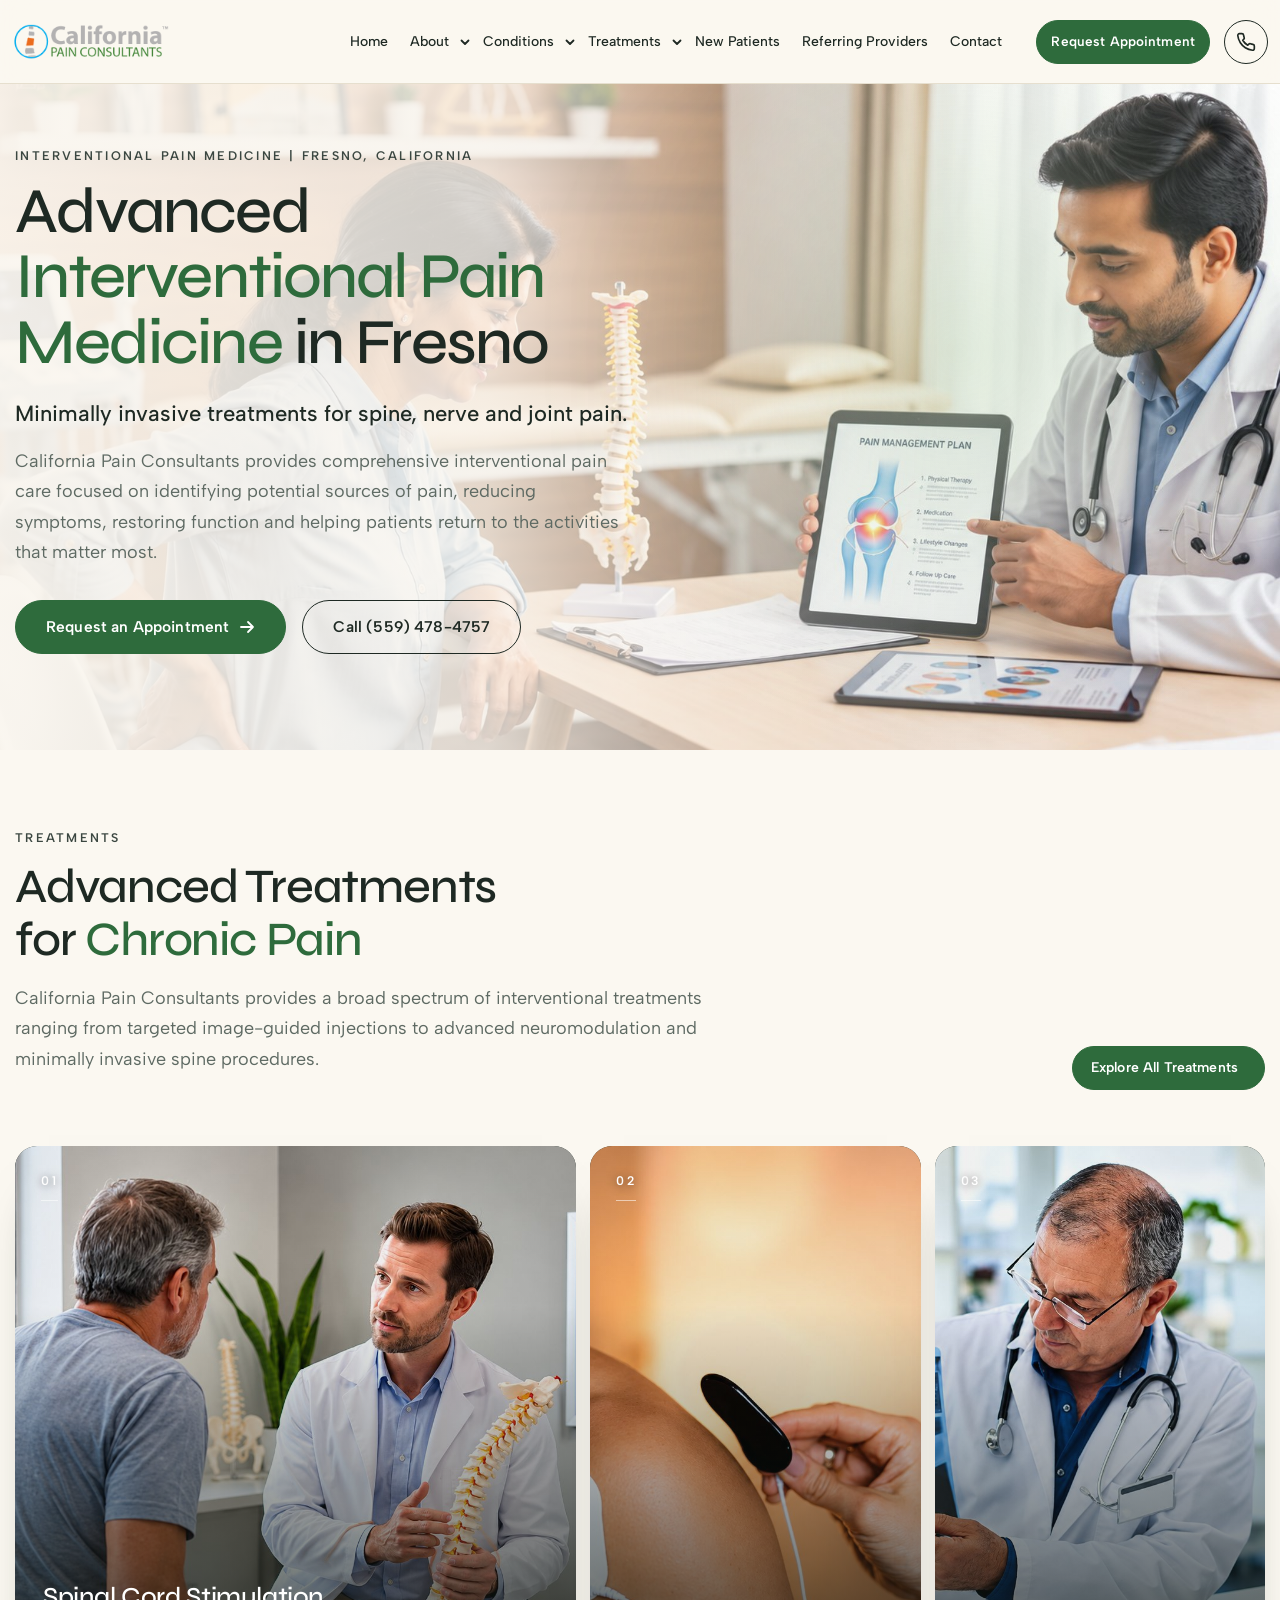
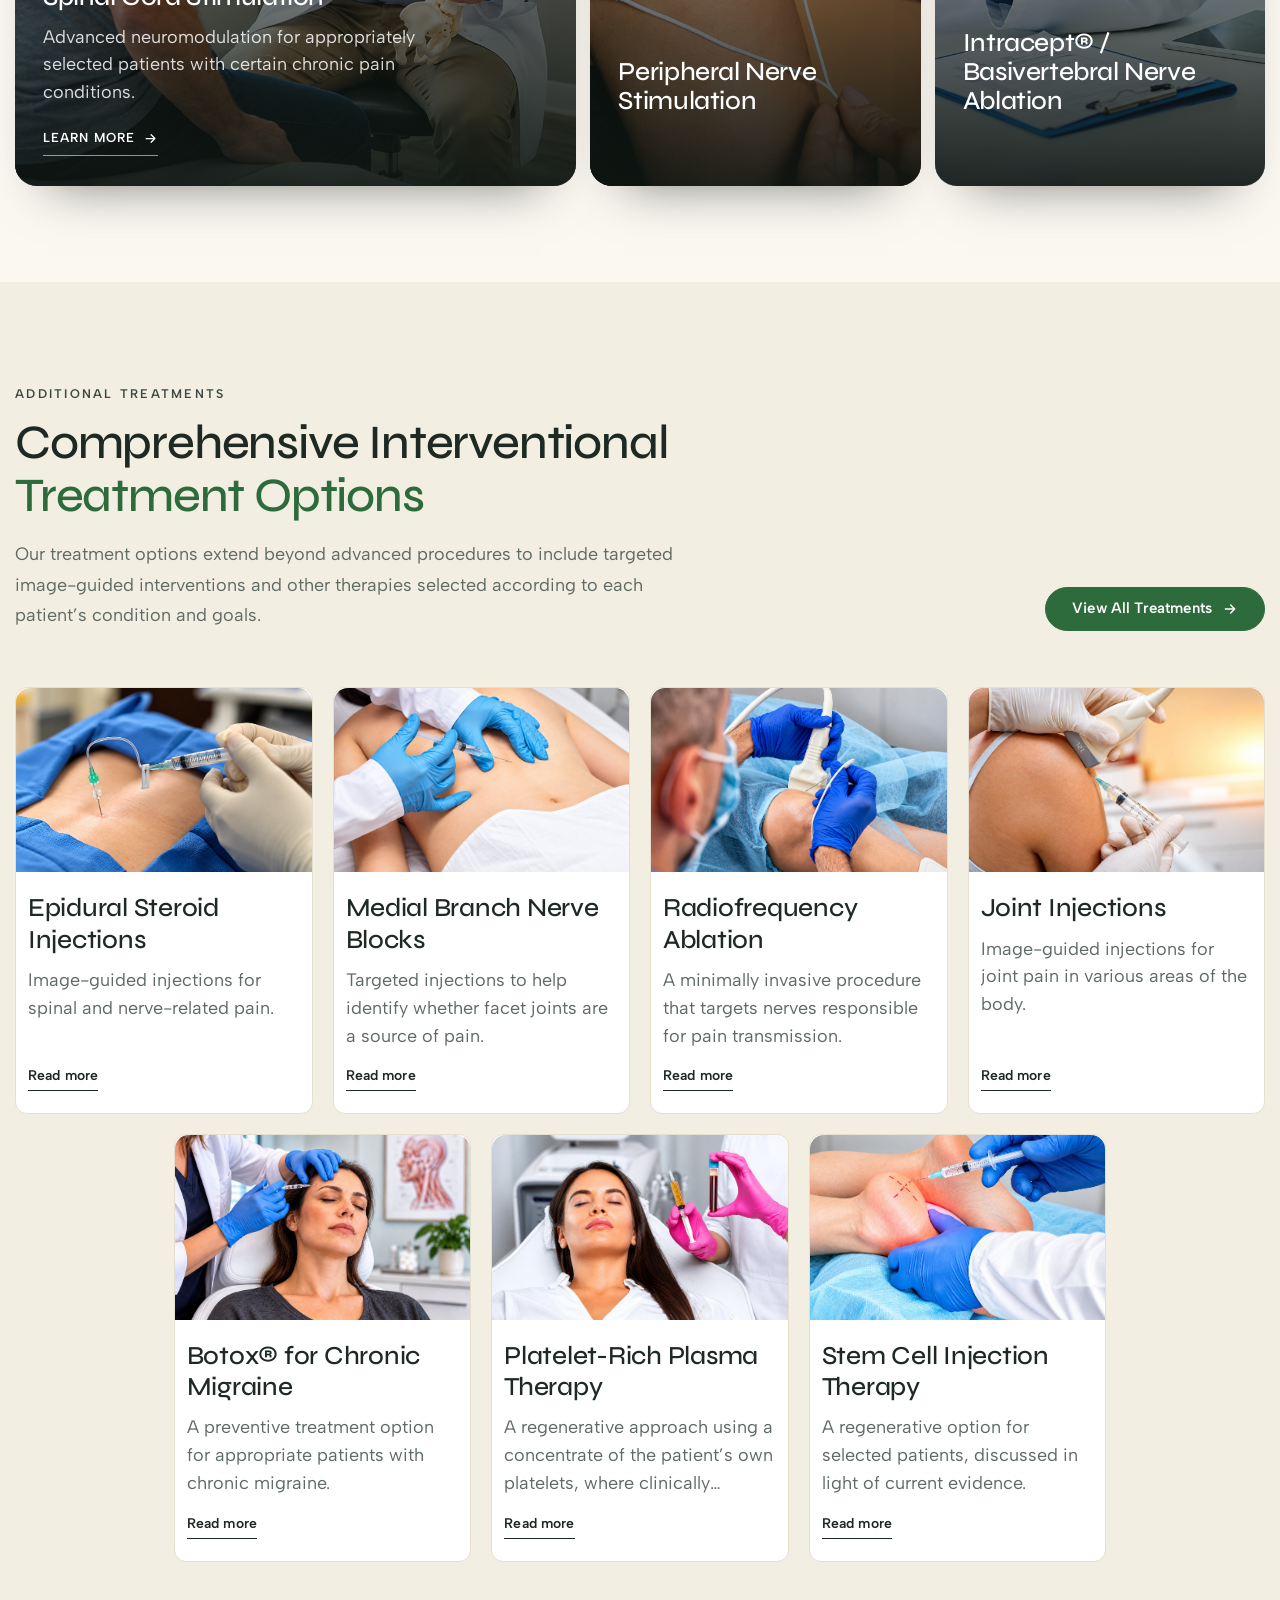
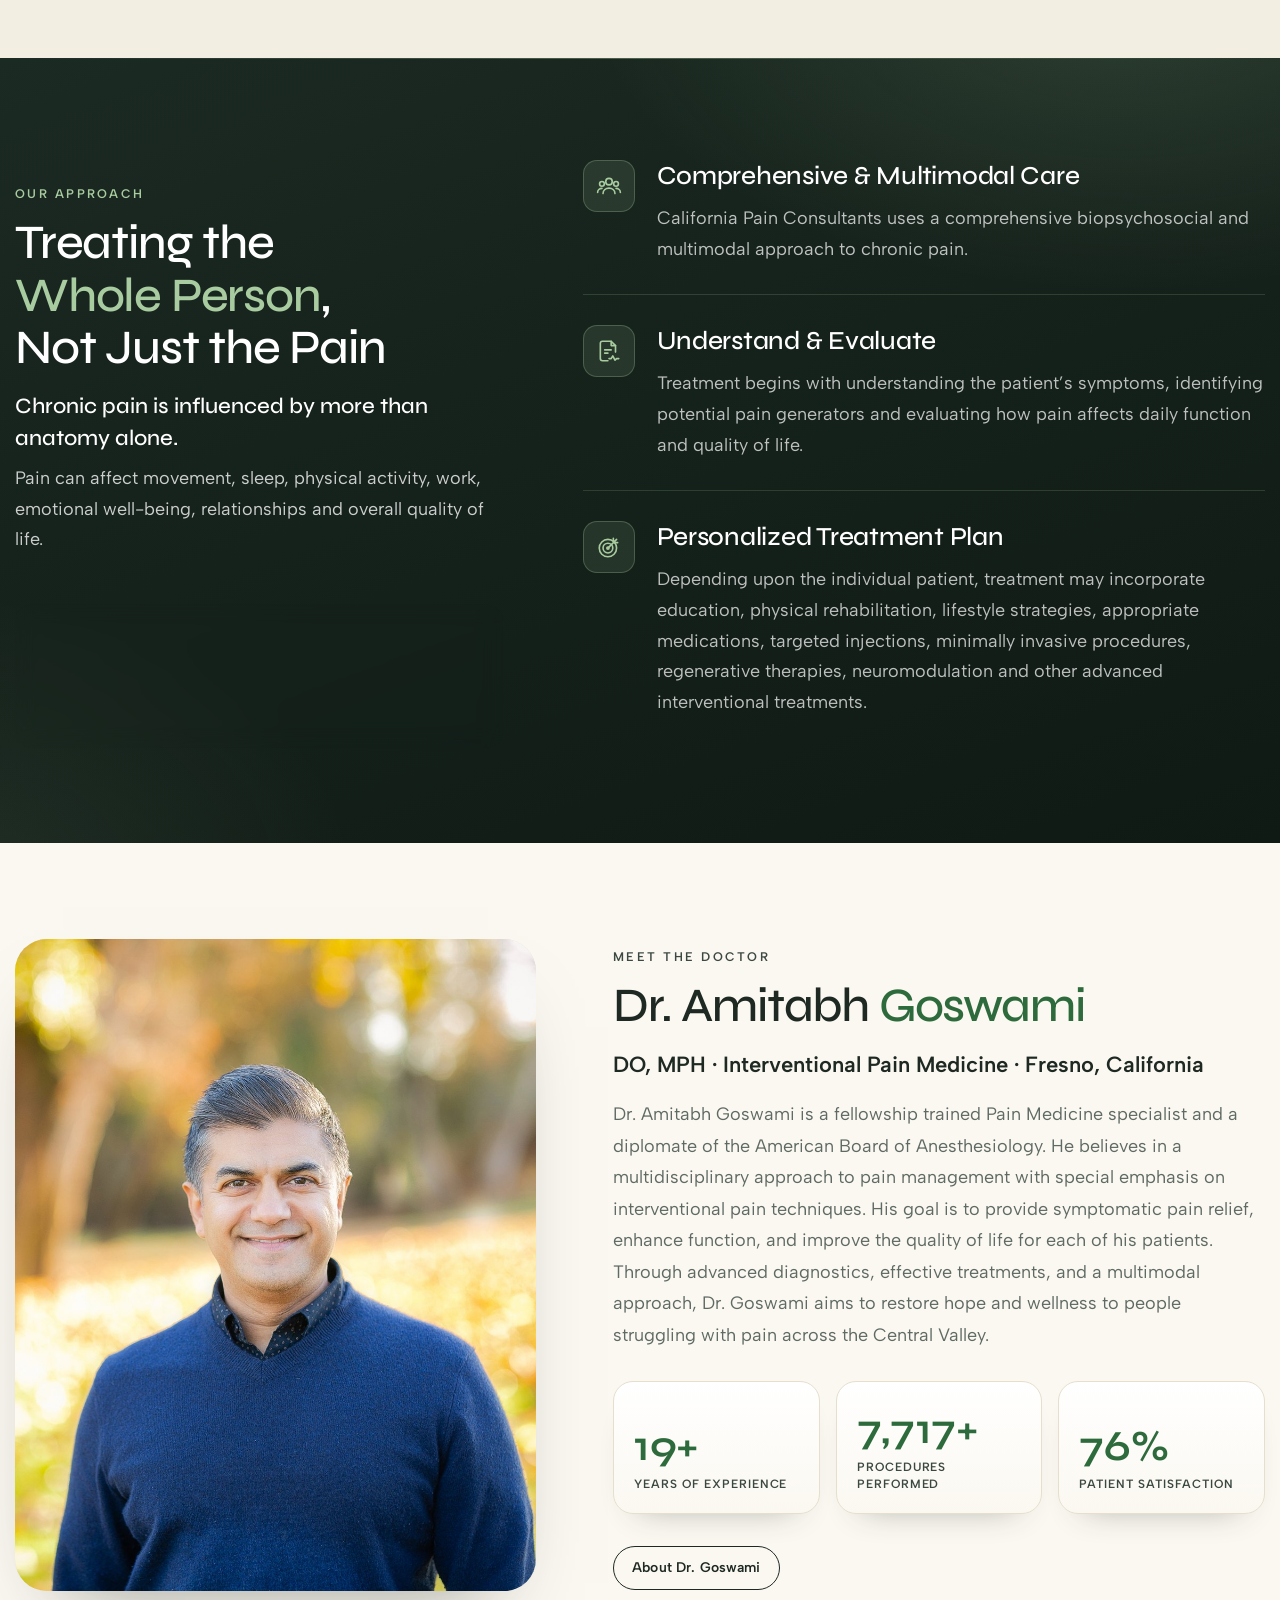
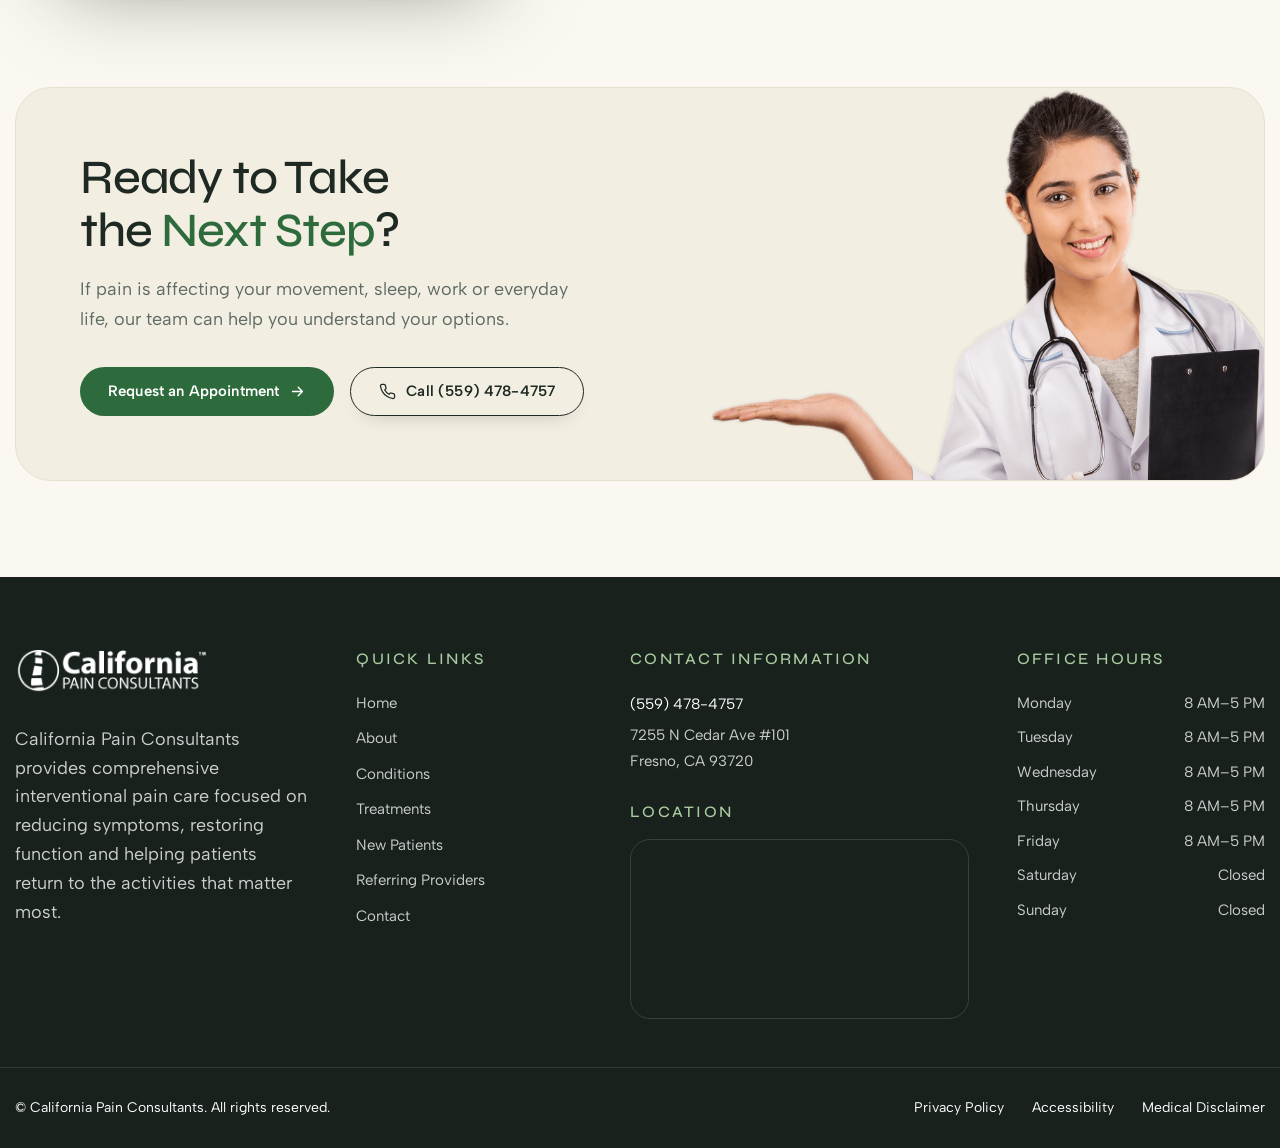
==== commit 5b329625: "Remove outdated images and update image assets; enhance footer content with office hours and locatio" ====
--- a/index.html
+++ b/index.html
@@ -8,7 +8,7 @@
   <meta name="robots" content="noindex, nofollow"><!-- STAGING: remove at launch -->
   <link rel="preconnect" href="https://fonts.googleapis.com">
   <link rel="preconnect" href="https://fonts.gstatic.com" crossorigin>
-  <link href="https://fonts.googleapis.com/css2?family=DM+Sans:opsz,wght@9..40,400;9..40,500;9..40,600;9..40,700;9..40,800&amp;family=IBM+Plex+Serif:wght@400;500;600;700&amp;display=swap" rel="stylesheet">
+  <link href="https://fonts.googleapis.com/css2?family=Albert+Sans:wght@400;500;600;700;800&amp;family=Syne:wght@400;500;600;700;800&amp;display=swap" rel="stylesheet">
   <link rel="stylesheet" href="assets/css/style.css">
   <script>document.documentElement.classList.add('js');</script>
 </head>
@@ -132,7 +132,7 @@
           </div>
         </div>
         <figure class="hero-media">
-          <img src="assets/images/hero-consult.jpg" width="1600" height="1055" alt="Physician reviewing a pain management plan with a patient using a spine model and tablet">
+          <img src="assets/images/hero-consult-plan.jpg" width="1672" height="941" alt="Physician reviewing a pain management plan with a patient using a spine model and tablet">
         </figure>
       </div>
 
@@ -163,19 +163,19 @@
         <ul class="tb-grid">
             <li class="tb-card tb-feature">
               <a href="treatments/spinal-cord-stimulation.html" aria-label="Learn more about Spinal Cord Stimulation">
-                <img src="assets/images/scs-card.jpg" alt="" loading="lazy">
+                <img src="assets/images/scs-card-consult.jpg" width="1448" height="1086" alt="" loading="lazy">
                 <span class="tb-body"><h3>Spinal Cord Stimulation</h3><p>Advanced neuromodulation for appropriately selected patients with certain chronic pain conditions.</p><span class="tb-more">Learn more <svg viewBox="0 0 24 24" fill="none" stroke="currentColor" stroke-width="2" stroke-linecap="round" stroke-linejoin="round" aria-hidden="true"><path d="M5 12h14M13 6l6 6-6 6"/></svg></span></span>
               </a>
             </li>
             <li class="tb-card">
               <a href="javascript:void(0)" aria-label="Learn more about Peripheral Nerve Stimulation">
-                <img src="assets/images/pns-card.jpg" alt="" loading="lazy">
+                <img src="assets/images/pns-card-stim.jpg" width="1536" height="1024" alt="" loading="lazy">
                 <span class="tb-body"><h3>Peripheral Nerve Stimulation</h3><p>Targeted neuromodulation directed toward specific peripheral nerves associated with chronic pain.</p><span class="tb-more">Learn more <svg viewBox="0 0 24 24" fill="none" stroke="currentColor" stroke-width="2" stroke-linecap="round" stroke-linejoin="round" aria-hidden="true"><path d="M5 12h14M13 6l6 6-6 6"/></svg></span></span>
               </a>
             </li>
             <li class="tb-card">
               <a href="javascript:void(0)" aria-label="Learn more about Intracept / Basivertebral Nerve Ablation">
-                <img src="assets/images/intracept-card.jpg" alt="" loading="lazy">
+                <img src="assets/images/intracept-card-xray.jpg" width="1536" height="1024" alt="" loading="lazy">
                 <span class="tb-body"><h3>Intracept® / Basivertebral Nerve Ablation</h3><p>A minimally invasive procedure for appropriately selected patients with vertebrogenic chronic low-back pain.</p><span class="tb-more">Learn more <svg viewBox="0 0 24 24" fill="none" stroke="currentColor" stroke-width="2" stroke-linecap="round" stroke-linejoin="round" aria-hidden="true"><path d="M5 12h14M13 6l6 6-6 6"/></svg></span></span>
               </a>
             </li>
@@ -222,43 +222,43 @@
         </div>
         <ul class="ax-grid">
           <li><a class="ax-card" href="javascript:void(0)" aria-label="Learn more about Epidural Steroid Injections">
-            <span class="ax-img"><img src="assets/images/esi-card.jpg" alt="" loading="lazy"></span>
+            <span class="ax-img"><img src="assets/images/esi-card-injection.jpg" alt="" loading="lazy"></span>
             <span class="ax-body"><h3>Epidural Steroid Injections</h3><p>Image-guided injections for spinal and nerve-related pain.</p></span>
             <!-- <span class="ax-go" aria-hidden="true"><svg viewBox="0 0 24 24" fill="none" stroke="currentColor" stroke-width="2" stroke-linecap="round" stroke-linejoin="round"><path d="M5 12h14M13 6l6 6-6 6"/></svg></span> -->
             <span class="ax-more" aria-hidden="true">Read more</span>
           </a></li>
           <li><a class="ax-card" href="javascript:void(0)" aria-label="Learn more about Medial Branch Nerve Blocks">
-            <span class="ax-img"><img src="assets/images/mbb-card.jpg" alt="" loading="lazy"></span>
+            <span class="ax-img"><img src="assets/images/mbb-card-injection.jpg" alt="" loading="lazy"></span>
             <span class="ax-body"><h3>Medial Branch Nerve Blocks</h3><p>Targeted injections to help identify whether facet joints are a source of pain.</p></span>
             <!-- <span class="ax-go" aria-hidden="true"><svg viewBox="0 0 24 24" fill="none" stroke="currentColor" stroke-width="2" stroke-linecap="round" stroke-linejoin="round"><path d="M5 12h14M13 6l6 6-6 6"/></svg></span> -->
             <span class="ax-more" aria-hidden="true">Read more</span>
           </a></li>
           <li><a class="ax-card" href="javascript:void(0)" aria-label="Learn more about Radiofrequency Ablation">
-            <span class="ax-img"><img src="assets/images/rfa-card.jpg" alt="" loading="lazy"></span>
+            <span class="ax-img"><img src="assets/images/rfa-card-ultrasound.jpg" alt="" loading="lazy"></span>
             <span class="ax-body"><h3>Radiofrequency Ablation</h3><p>A minimally invasive procedure that targets nerves responsible for pain transmission.</p></span>
             <!-- <span class="ax-go" aria-hidden="true"><svg viewBox="0 0 24 24" fill="none" stroke="currentColor" stroke-width="2" stroke-linecap="round" stroke-linejoin="round"><path d="M5 12h14M13 6l6 6-6 6"/></svg></span> -->
             <span class="ax-more" aria-hidden="true">Read more</span>
           </a></li>
           <li><a class="ax-card" href="javascript:void(0)" aria-label="Learn more about Joint Injections">
-            <span class="ax-img"><img src="assets/images/joint-card.jpg" alt="" loading="lazy"></span>
+            <span class="ax-img"><img src="assets/images/joint-card-ultrasound.jpg" alt="" loading="lazy"></span>
             <span class="ax-body"><h3>Joint Injections</h3><p>Image-guided injections for joint pain in various areas of the body.</p></span>
             <!-- <span class="ax-go" aria-hidden="true"><svg viewBox="0 0 24 24" fill="none" stroke="currentColor" stroke-width="2" stroke-linecap="round" stroke-linejoin="round"><path d="M5 12h14M13 6l6 6-6 6"/></svg></span> -->
             <span class="ax-more" aria-hidden="true">Read more</span>
           </a></li>
           <li><a class="ax-card" href="javascript:void(0)" aria-label="Learn more about Botox for Chronic Migraine">
-            <span class="ax-img"><img src="assets/images/botox-card.jpg" alt="" loading="lazy"></span>
+            <span class="ax-img"><img src="assets/images/botox-card-migraine.jpg" alt="" loading="lazy"></span>
             <span class="ax-body"><h3>Botox® for Chronic Migraine</h3><p>A preventive treatment option for appropriate patients with chronic migraine.</p></span>
             <!-- <span class="ax-go" aria-hidden="true"><svg viewBox="0 0 24 24" fill="none" stroke="currentColor" stroke-width="2" stroke-linecap="round" stroke-linejoin="round"><path d="M5 12h14M13 6l6 6-6 6"/></svg></span> -->
             <span class="ax-more" aria-hidden="true">Read more</span>
           </a></li>
           <li><a class="ax-card" href="javascript:void(0)" aria-label="Learn more about Platelet-Rich Plasma Therapy">
-            <span class="ax-img"><img src="assets/images/prp-card.jpg" alt="" loading="lazy"></span>
+            <span class="ax-img"><img src="assets/images/prp-card-plasma.jpg" alt="" loading="lazy"></span>
             <span class="ax-body"><h3>Platelet-Rich Plasma Therapy</h3><p>A regenerative approach using a concentrate of the patient’s own platelets, where clinically appropriate.</p></span>
             <!-- <span class="ax-go" aria-hidden="true"><svg viewBox="0 0 24 24" fill="none" stroke="currentColor" stroke-width="2" stroke-linecap="round" stroke-linejoin="round"><path d="M5 12h14M13 6l6 6-6 6"/></svg></span> -->
             <span class="ax-more" aria-hidden="true">Read more</span>
           </a></li>
           <li><a class="ax-card" href="javascript:void(0)" aria-label="Learn more about Stem Cell Injection Therapy">
-            <span class="ax-img"><img src="assets/images/stem-card.jpg" alt="" loading="lazy"></span>
+            <span class="ax-img"><img src="assets/images/stemcell-card-heel.jpg" alt="" loading="lazy"></span>
             <span class="ax-body"><h3>Stem Cell Injection Therapy</h3><p>A regenerative option for selected patients, discussed in light of current evidence.</p></span>
             <!-- <span class="ax-go" aria-hidden="true"><svg viewBox="0 0 24 24" fill="none" stroke="currentColor" stroke-width="2" stroke-linecap="round" stroke-linejoin="round"><path d="M5 12h14M13 6l6 6-6 6"/></svg></span> -->
             <span class="ax-more" aria-hidden="true">Read more</span>
@@ -276,7 +276,7 @@
       <div class="container">
         <div class="apx-layout">
           <div class="apx-panel">
-            <p class="apx-eyebrow">Our Approach</p>
+            <p class="eyebrow">Our Approach</p>
             <h2 id="approach-title">Treating the <span>Whole Person</span>, Not Just the Pain</h2>
             <p class="apx-lead">Chronic pain is influenced by more than anatomy alone.</p>
             <p class="apx-text">Pain can affect movement, sleep, physical activity, work, emotional well-being, relationships and overall quality of life.</p>
--- a/assets/css/style.css
+++ b/assets/css/style.css
@@ -227,11 +227,6 @@
   display: none;
 }
 
-.eyebrow::before {
-  border-radius: 2px;
-  flex: none;
-}
-
 .hero,
 .scs-hero,
 #advanced-treatments,
@@ -331,13 +326,6 @@
   transform: translateX(3px);
 }
 
-.hero .eyebrow,
-.apx-eyebrow {
-  display: inline-flex;
-  align-items: center;
-  gap: 14px;
-}
-
 .hero-intro {
   max-width: 56ch;
 }
@@ -352,10 +340,6 @@
 
 .treatments .section-intro {
   color: var(--slate);
-}
-
-.additional .eyebrow::before {
-  border-radius: 2px;
 }
 
 .additional h2 {
@@ -423,7 +407,7 @@
 
 .sf-grid {
   display: grid;
-  grid-template-columns: 1.3fr 1fr 1.1fr 1.5fr;
+  grid-template-columns: 1.3fr 1fr 1.5fr 1.1fr;
   gap: 48px;
 }
 
@@ -510,17 +494,6 @@
   text-wrap: balance;
 }
 
-.scs-eyebrow,
-.additional .ax-head .eyebrow {
-  display: inline-flex;
-  align-items: center;
-  gap: 12px;
-}
-
-.scs-eyebrow::before {
-  width: 32px;
-}
-
 .scs-hero {
   padding: 96px 0;
 }
@@ -545,7 +518,7 @@
 
 .scs-sub {
   font: 600 clamp(18px, 1.5vw, 22px)/1.4 var(--font-head);
-  margin: 26px 0 0;
+  margin: 0px 0 16px;
 }
 
 .scs-actions {
@@ -647,7 +620,7 @@
 .scs-journey .scs-stage p {
   font-weight: 400;
   margin: 0 0 12px;
-  font-size: 15px;
+  font-size: var(--fs-lead);
   line-height: 1.55;
 }
 
@@ -684,7 +657,7 @@
 }
 
 .scs-how-intro {
-  color: var(--slate);
+  color: var(--muted);
 }
 
 .scs-how .scs-steps::before {
@@ -740,15 +713,9 @@
 
 body main h3:not(.x1):not(.x2):not(.x3) {
   font-size: var(--fs-h3);
-  font-weight: 700;
   line-height: 1.2;
   letter-spacing: -.01em;
   margin: 0 0 var(--space-3);
-}
-
-.eyebrow,
-.scs-eyebrow {
-  margin: 0 0 var(--space-4);
 }
 
 :is(.hero-intro, .section-intro, .scs-lead, .scs-body, .scs-how-intro) {
@@ -782,13 +749,14 @@
 
 :is(h1, h2, h3):not(.x1):not(.x2):not(.x3),
 body main :is(h1, h2, h3):not(.x1):not(.x2):not(.x3) {
-  font-family: var(--font-head);
-}
-
+  font-family: var(--font-serif);
+  font-weight: 500;
+}
+/* 
 .scs-hero .scs-lead,
 .scs-hero .scs-body {
   max-width: 46ch;
-}
+} */
 
 .scs-journey .scs-head-center h2::before {
   content: none;
@@ -873,7 +841,7 @@
 
 .ax-body p {
   margin: 0;
-  font-size: 14px;
+  font-size: var(--fs-lead);
   line-height: 1.55;
 }
 
@@ -948,18 +916,19 @@
 
 .scs-journey-sub {
   margin: 0;
+  font-size: var(--fs-lead);
 }
 
 .scs-stage-img {
   display: block;
   min-height: 210px;
-  max-height: 260px;
+  max-height: 100%;
 }
 
 .scs-journey .scs-stage li {
   padding: 8px 0 8px 32px;
   border-top: 0;
-  font-size: 13.5px;
+  font-size: 16px;
   line-height: 1.5;
 }
 
@@ -985,16 +954,13 @@
   z-index: 1;
 }
 
-.apx-eyebrow {
-  margin: 0 0 18px;
-}
-
 .apx-panel h2 {
   text-wrap: balance;
 }
 
 .apx-text {
   margin: 0 0 20px;
+  font-size: var(--fs-lead);
   color: rgba(var(--rgb-white), .78);
   line-height: 1.7;
 }
@@ -1057,7 +1023,7 @@
 }
 
 .apx-card p {
-  font-size: 15.5px;
+  font-size: var(--fs-lead);
   line-height: 1.7;
 }
 
@@ -1391,6 +1357,36 @@
   }
 }
 
+/* Trial → implantation: side-by-side cards get cramped below ~1200px, so stack them */
+@media (max-width: 1199px) {
+  .scs-journey .scs-stages {
+    grid-template-columns: minmax(0, 1fr);
+    gap: 16px;
+    max-width: 760px;
+  }
+
+  .scs-journey .scs-arrow {
+    padding: 4px 0;
+  }
+
+  .scs-journey .scs-arrow::before {
+    display: none;
+  }
+
+  .scs-journey .scs-arrow svg {
+    transform: rotate(90deg);
+  }
+
+  .scs-journey .scs-stage {
+    grid-template-columns: 200px minmax(0, 1fr);
+    align-items: stretch;
+  }
+
+  .scs-journey .scs-stage-img {
+    min-height: 220px;
+  }
+}
+
 @media (max-width: 860px) {
   .scs-how {
     padding: 64px 0;
@@ -1633,31 +1629,21 @@
   color: var(--muted);
 }
 
-/* eyebrow: quiet small caps, short gold rule */
-.hero .eyebrow,
-.treatments .eyebrow,
-.additional .eyebrow,
-.scs-eyebrow,
-.scs-crumbs,
-.apx-eyebrow {
+/* eyebrow: one shared label style for every section */
+.eyebrow {
+  display: inline-flex;
+  align-items: center;
+  gap: 12px;
+  margin: 0 0 var(--space-4);
+  color: var(--ink-soft);
+}
+
+.eyebrow,
+.scs-crumbs {
   font: 700 12.5px/1.2 var(--font-head);
   text-transform: uppercase;
   font-weight: 600;
   letter-spacing: .18em;
-}
-
-.hero .eyebrow,
-.treatments .eyebrow,
-.additional .eyebrow,
-.scs-eyebrow {
-  color: var(--ink-soft);
-}
-
-.hero .eyebrow::before,
-.apx-eyebrow::before,
-.scs-eyebrow::before,
-.additional .ax-head .eyebrow::before {
-  background: var(--gold);
 }
 
 /* ================= Buttons ================= */
@@ -1813,7 +1799,8 @@
 }
 
 .ax-body h3 {
-  font: 700 16.5px/1.3 var(--font-head);
+  font-family: var(--font-head);
+  font-weight: 700;
   color: var(--ink);
 }
 
@@ -1838,13 +1825,9 @@
 
 /* ================= Approach ================= */
 
-.apx-eyebrow,
+.apx .eyebrow,
 .apx-goal-label {
   color: var(--brand);
-}
-
-.apx-eyebrow::before {
-  background: var(--gold);
 }
 
 .apx-panel h2:not(.x1):not(.x2):not(.x3) {
@@ -2023,8 +2006,32 @@
   background: var(--color-footer-bg);
 }
 
+.sf-col .sf-hours {
+  margin: 0;
+  padding: 0;
+  list-style: none;
+}
+
+.sf-hours li {
+  display: flex;
+  justify-content: space-between;
+  gap: 16px;
+  max-width: 260px;
+  padding: 6px 0;
+  font-size: 15px;
+  line-height: 1.5;
+  color: rgba(var(--rgb-white), .78);
+}
+
+.sf-brand .sf-desc {
+  margin-top: 14px;
+  max-width: 40ch;
+  font-size: var(--fs-lead);
+  line-height: 1.6;
+}
+
 .sf-h {
-  font: 700 13px/1.3 var(--font-head);
+  font: 700 16px/1.3 var(--font-head);
   text-transform: uppercase;
   color: var(--brand);
   letter-spacing: .14em;
@@ -2090,10 +2097,13 @@
   background: linear-gradient(to bottom, rgba(251, 248, 241, 0), var(--cream));
 }
 
-.scs-hero .scs-sub,
+.scs-hero .scs-sub {
+  color: var(--ink);
+}
+
 .scs-hero .scs-lead,
 .scs-hero .scs-body {
-  color: var(--ink);
+  color: var(--muted);
 }
 
 /* ================= Fixes ================= */
@@ -2236,7 +2246,6 @@
 
 body main .tb-body h3:not(.x1):not(.x2):not(.x3) {
   color: #fff;
-  font-size: 21px;
   font-weight: 600;
   margin: 0 0 8px;
 }
@@ -2256,7 +2265,6 @@
 body main .tb-feature .tb-body h3:not(.x1):not(.x2):not(.x3) {
   font-family: var(--font-serif);
   font-weight: 500;
-  font-size: clamp(30px, 3vw, 42px);
   letter-spacing: -.02em;
   line-height: 1.1;
 }
@@ -2501,7 +2509,7 @@
   align-items: end;
 }
 
-.scs-how .scs-how-copy .scs-eyebrow {
+.scs-how .scs-how-copy .eyebrow {
   grid-column: 1 / -1;
 }
 
@@ -2559,7 +2567,6 @@
   color: #fff;
   font-family: var(--font-serif);
   font-weight: 500;
-  font-size: 26px;
   letter-spacing: -.01em;
 }
 
@@ -2640,7 +2647,6 @@
 
   body main .hero h1:not(.x1):not(.x2):not(.x3),
   body main .scs-hero h1:not(.x1):not(.x2):not(.x3) {
-    font-size: clamp(2.8rem, 1.2rem + 3.6vw, 4rem);
     line-height: 1.02;
     letter-spacing: -.03em;
   }
@@ -2901,11 +2907,11 @@
   --white: #FFF;
   --rgb-black: 0, 0, 0;
   --rgb-white: 255, 255, 255;
-  --font-head: "DM Sans", system-ui, sans-serif;
-  --font-body: "DM Sans", system-ui, sans-serif;
-  --fs-h3: 20px;
-  --fs-h4: 1.25rem;
-  --fs-lead: clamp(1.0625rem, 1rem + .25vw, 1.1875rem);
+  --font-head: "Albert Sans", system-ui, sans-serif;
+  --font-body: "Albert Sans", system-ui, sans-serif;
+  --fs-h3: clamp(24px, 22.4px + .5vw, 26px);
+  --fs-h4: clamp(18px, 15.6px + .75vw, 22px);
+  --fs-lead: clamp(16px, 14.4px + .5vw, 18px);
   --space-3: 12px;
   --space-4: 16px;
   --space-5: 24px;
@@ -2949,7 +2955,7 @@
   --rgb-ink: 30, 41, 35;
   --rgb-shadow-blue: 40, 50, 42;
   --rgb-shadow: 40, 50, 42;
-  --font-serif: "IBM Plex Serif", Georgia, "Times New Roman", serif;
+  --font-serif: "Syne", system-ui, sans-serif;
   --fs-h1: clamp(2.8rem, 1.2rem + 3.6vw, 4rem);
   --fs-h2: clamp(2rem, 1.5rem + 2.2vw, 3rem);
   --r-card: 12px;
@@ -2997,7 +3003,7 @@
 }
 
 .tb-feature .tb-body p {
-  font-size: 16.5px;
+  font-size: var(--fs-lead);
   -webkit-line-clamp: 2;
   line-clamp: 2;
 }
@@ -3233,7 +3239,7 @@
     grid-column: 1;
   }
 
-  .scs-how .scs-how-copy .scs-eyebrow {
+  .scs-how .scs-how-copy .eyebrow {
     margin-bottom: 28px;
   }
 
@@ -3280,12 +3286,11 @@
     line-height: 1.02;
     letter-spacing: -.03em;
     margin: 0 0 28px;
-    font-size: clamp(3.4rem, 2rem + 3.4vw, 5rem);
   }
 
   .scs-how .scs-how-intro {
     color: var(--muted);
-    max-width: 30ch;
+    /* max-width: 30ch; */
   }
 
   .scs-how .scs-steps {
@@ -3319,7 +3324,6 @@
   letter-spacing: -.02em;
   line-height: 1.2;
   margin: 0;
-  font-size: 24px;
 }
 
 .scs-how .scs-step-card h3::after {
@@ -3656,9 +3660,6 @@
     mask-image: radial-gradient(ellipse 60% 80% at 80% 40%, #000 20%, transparent 75%);
   }
 
-  .scs-how .scs-how-copy h2:not(.x1):not(.x2):not(.x3) {
-    font-size: clamp(2.4rem, 1.6rem + 3vw, 3.6rem);
-  }
 
   .dd-label {
     padding-left: 0;
@@ -3766,7 +3767,7 @@
     border-radius: 36px 0 0 36px;
   }
 
-  .hero .eyebrow,
+  .eyebrow,
   .scs-crumbs {
     letter-spacing: .12em;
     font-size: 11.5px;
@@ -4041,7 +4042,7 @@
   margin: 0 0 30px;
   max-width: 60ch;
   color: var(--muted);
-  font-size: 17.5px;
+  font-size: var(--fs-lead);
   line-height: 1.75;
 }
 
@@ -4051,7 +4052,7 @@
   margin-bottom: 18px;
   font-weight: 600;
   color: var(--ink);
-  font-size: 16px;
+  font-size: var(--fs-h4);
 }
 
 .doc-stats {
@@ -4272,7 +4273,7 @@
   display: block !important;
 }
 .apx .apx-ico { display: none !important; }
-.apx .apx-card h3 { font-size: 21px; margin: 0 0 10px; }
+.apx .apx-card h3 { margin: 0 0 10px; }
 .apx .apx-card p { max-width: 58ch; }
 .apx .apx-num {
   position: static !important;
@@ -4378,7 +4379,7 @@
 .apx-step + .apx-step .apx-card {
   border-top: 1px solid rgba(168, 204, 159, .18) !important;
 }
-.apx .apx-card h3 { font-family: var(--font-serif); font-weight: 500; font-size: 24px; color: #fff; letter-spacing: -.01em; }
+.apx .apx-card h3 { font-family: var(--font-serif); font-weight: 500; color: #fff; letter-spacing: -.01em; }
 .apx .apx-card p { color: rgba(255, 255, 255, .72); line-height: 1.7; }
 
 /* CTA */
@@ -4481,7 +4482,6 @@
   body main .tb-feature .tb-body h3:not(.x1):not(.x2):not(.x3) {
     font-family: var(--font-serif);
     font-weight: 500;
-    font-size: clamp(22px, 1.9vw, 28px);
     line-height: 1.12;
     letter-spacing: -.015em;
     margin: 0 0 12px;
@@ -4492,6 +4492,9 @@
     font-size: 15px;
     -webkit-line-clamp: 3;
     line-clamp: 3;
+  }
+  .tb-feature .tb-body p {
+    font-size: var(--fs-lead);
   }
 
   /* "Learn more" as a minimal text link with a sliding arrow */
@@ -4550,3 +4553,7 @@
   .tb-grid:not(:has(.tb-card:hover)) .tb-feature .tb-body p { max-height: 120px; }
   .tb-grid:not(:has(.tb-card:hover)) .tb-feature .tb-more { max-height: 48px; margin-top: 20px; }
 }
+
+
+/* SCS feature card: portrait crop keeps patient and doctor in frame */
+.tb-feature img[src*="scs-card-consult"] { object-fit: cover; object-position: 62% 50%; }
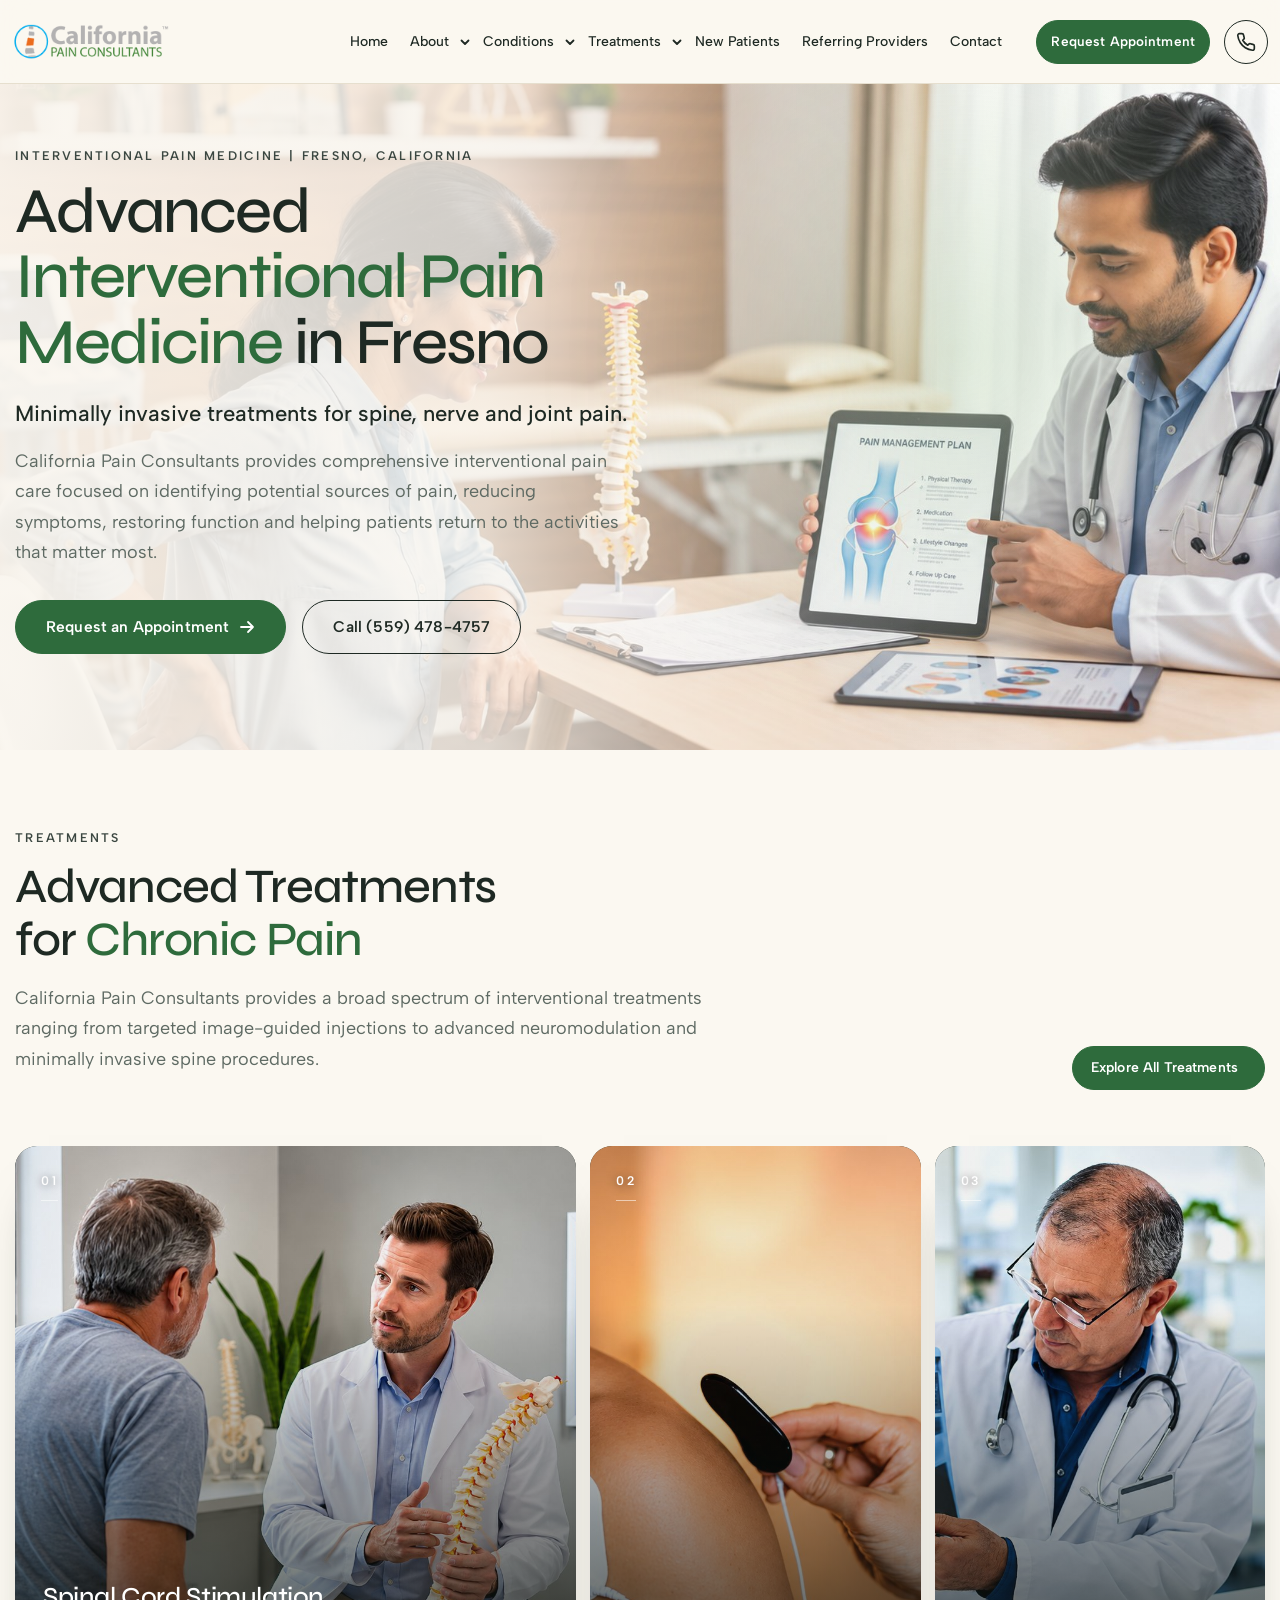
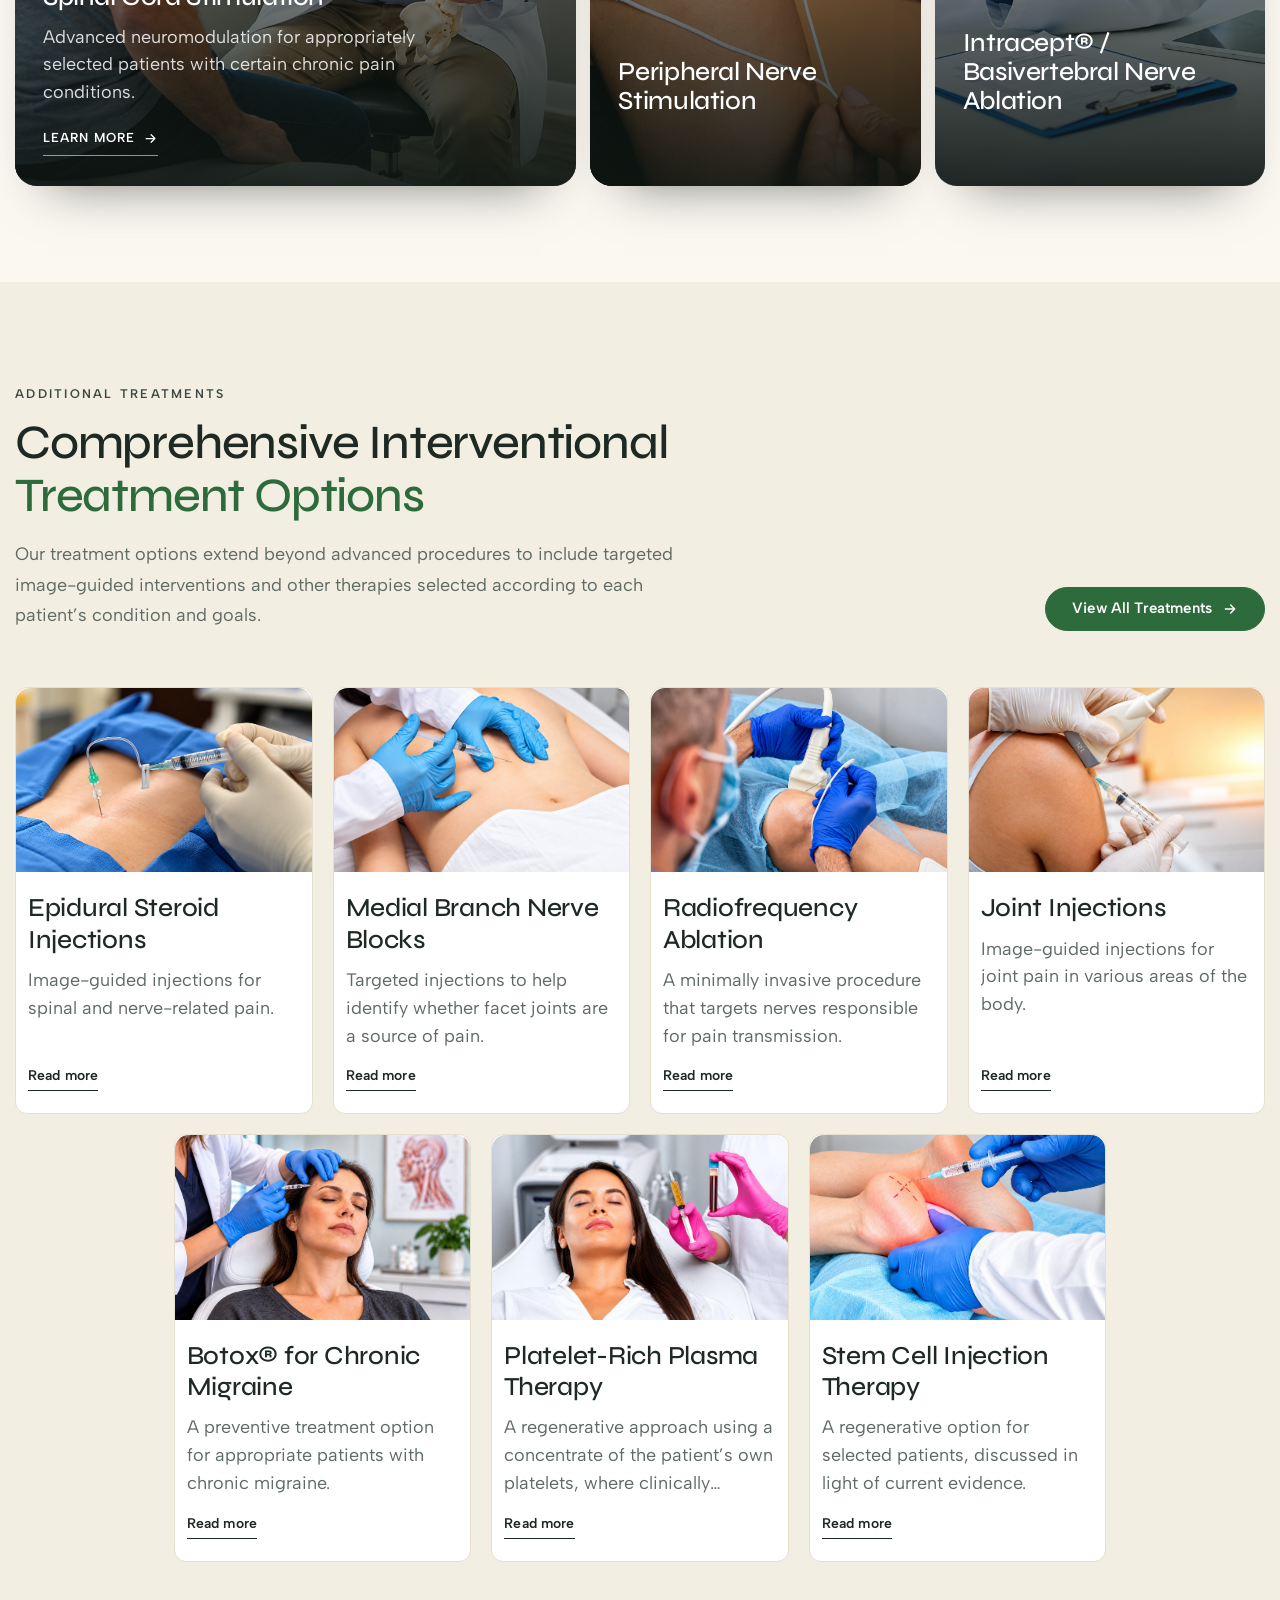
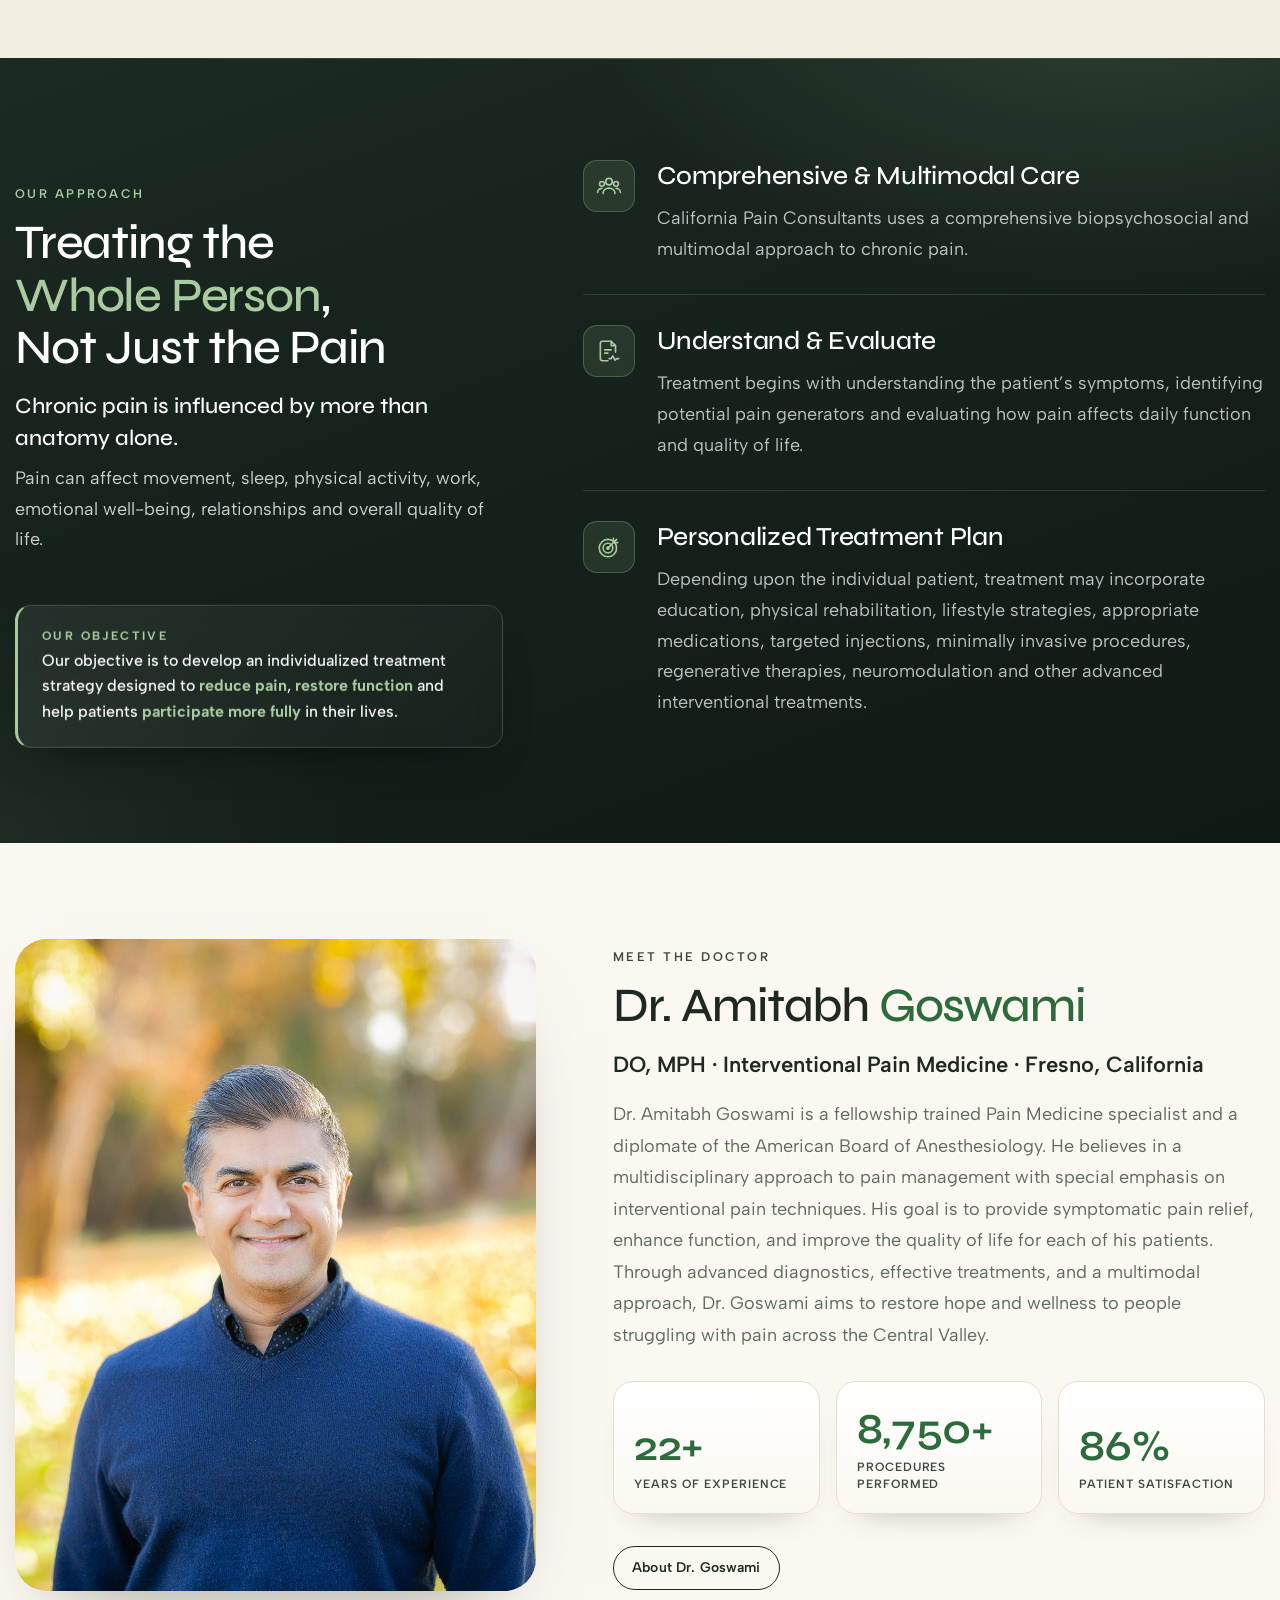
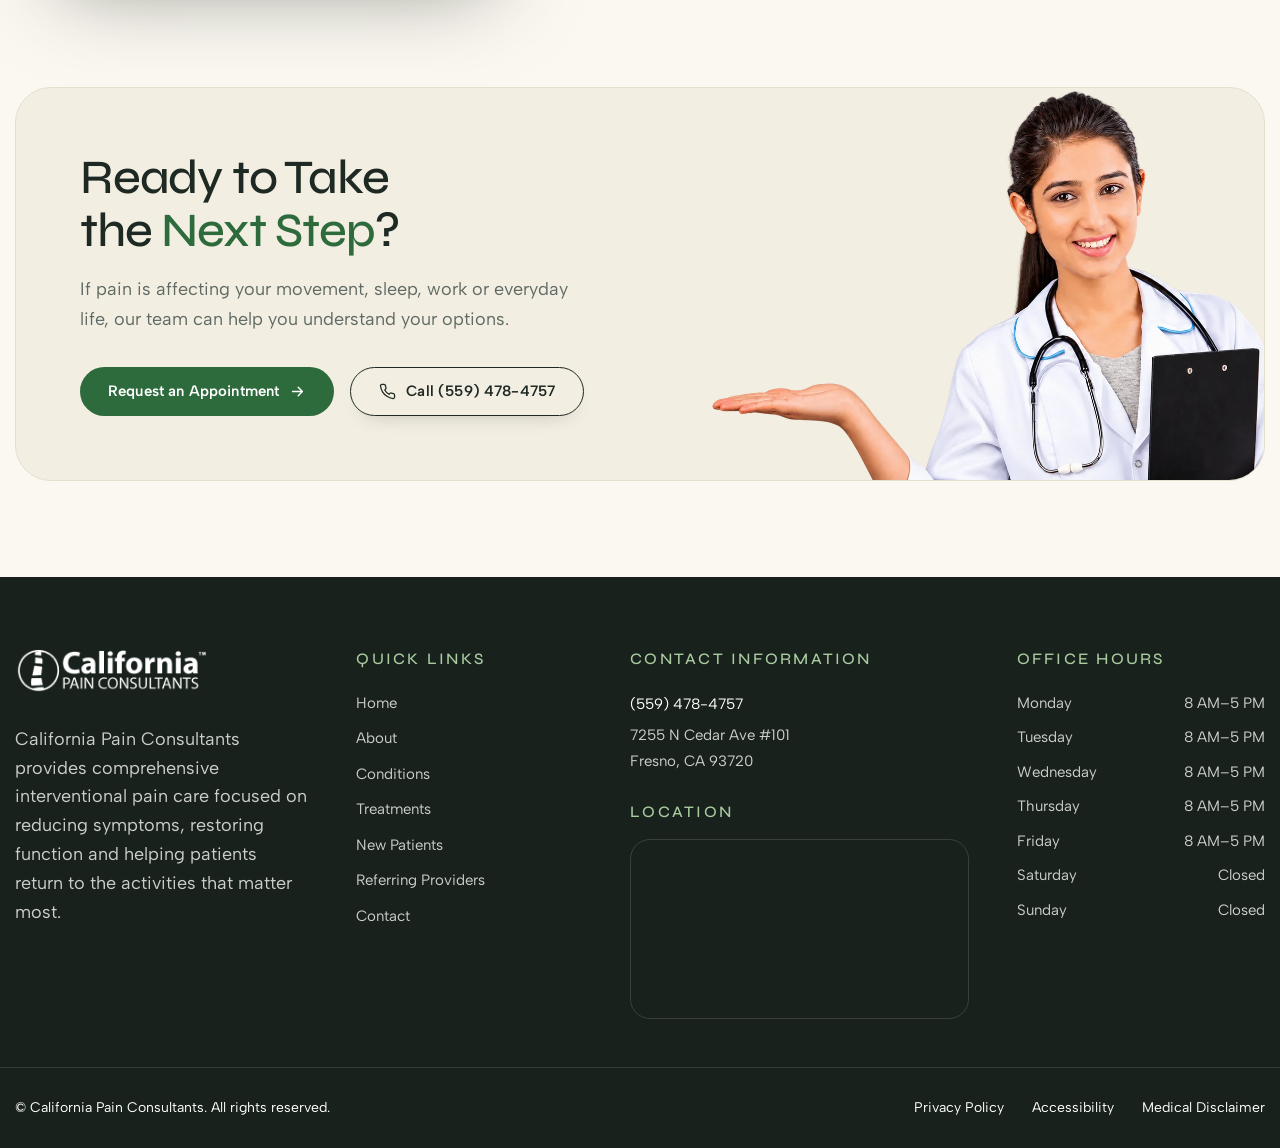
==== commit a5763247: "Refactor code structure for improved readability and maintainability" ====
--- a/index.html
+++ b/index.html
@@ -352,7 +352,7 @@
               <a class="cta2-btn cta2-secondary" href="tel:+15594784757"><svg viewBox="0 0 24 24" fill="none" stroke="currentColor" stroke-width="1.8" stroke-linecap="round" stroke-linejoin="round" aria-hidden="true"><path d="M22 16.9v3a2 2 0 0 1-2.2 2 19.8 19.8 0 0 1-8.6-3.1 19.5 19.5 0 0 1-6-6A19.8 19.8 0 0 1 2.100 4.200 2 2 0 0 1 4.100 2h3a2 2 0 0 1 2 1.700c.1 1 .4 1.900.7 2.800a2 2 0 0 1-.5 2.100L8.100 9.900a16 16 0 0 0 6 6l1.300-1.300a2 2 0 0 1 2.100-.4c.9.3 1.800.6 2.800.7a2 2 0 0 1 1.700 2z"/></svg> Call (559) 478-4757</a>
             </div>
           </div>
-          <div class="cta2-visual" aria-hidden="true"><img src="assets/images/cta-doctor.png" width="875" height="619" alt="" loading="lazy"></div>
+          <div class="cta2-visual" aria-hidden="true"><img src="assets/images/cta-doctor-v2.webp" width="1100" height="778" alt="" loading="lazy"></div>
         </div>
       </div>
     </section>
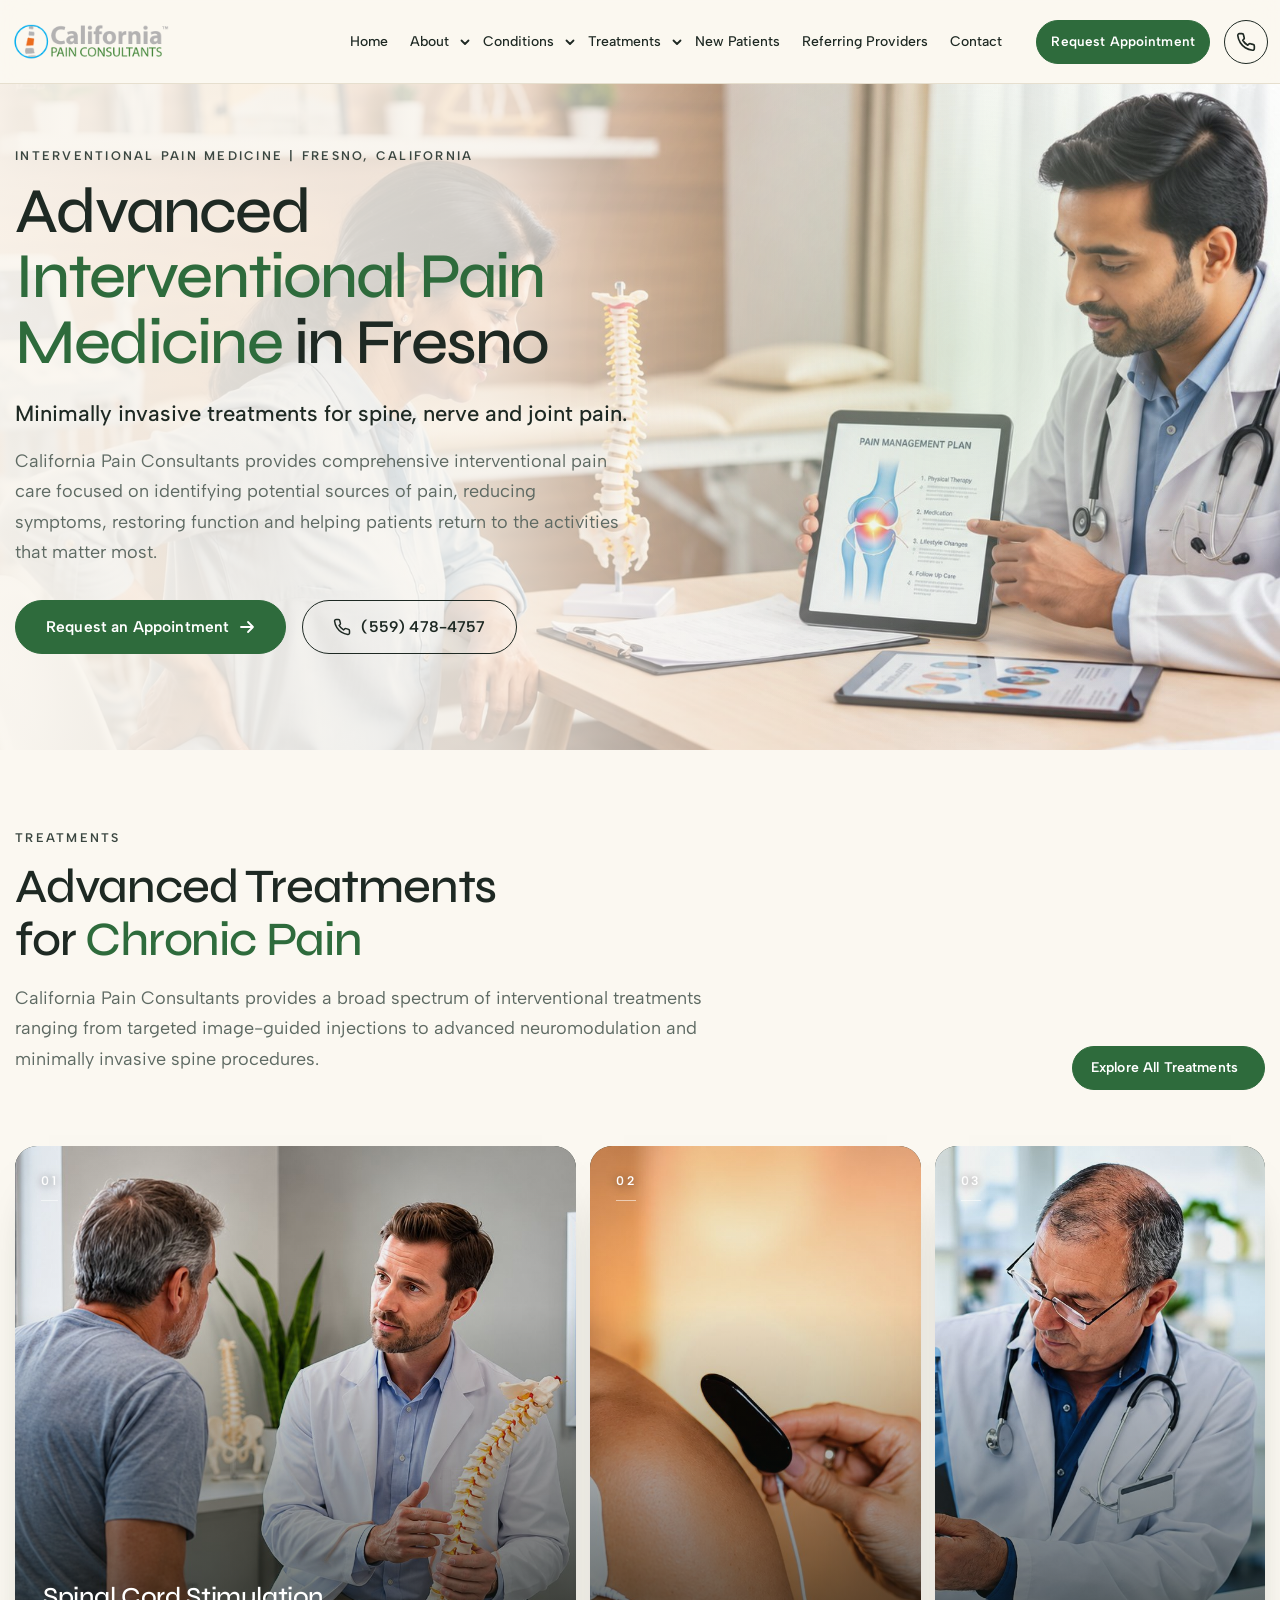
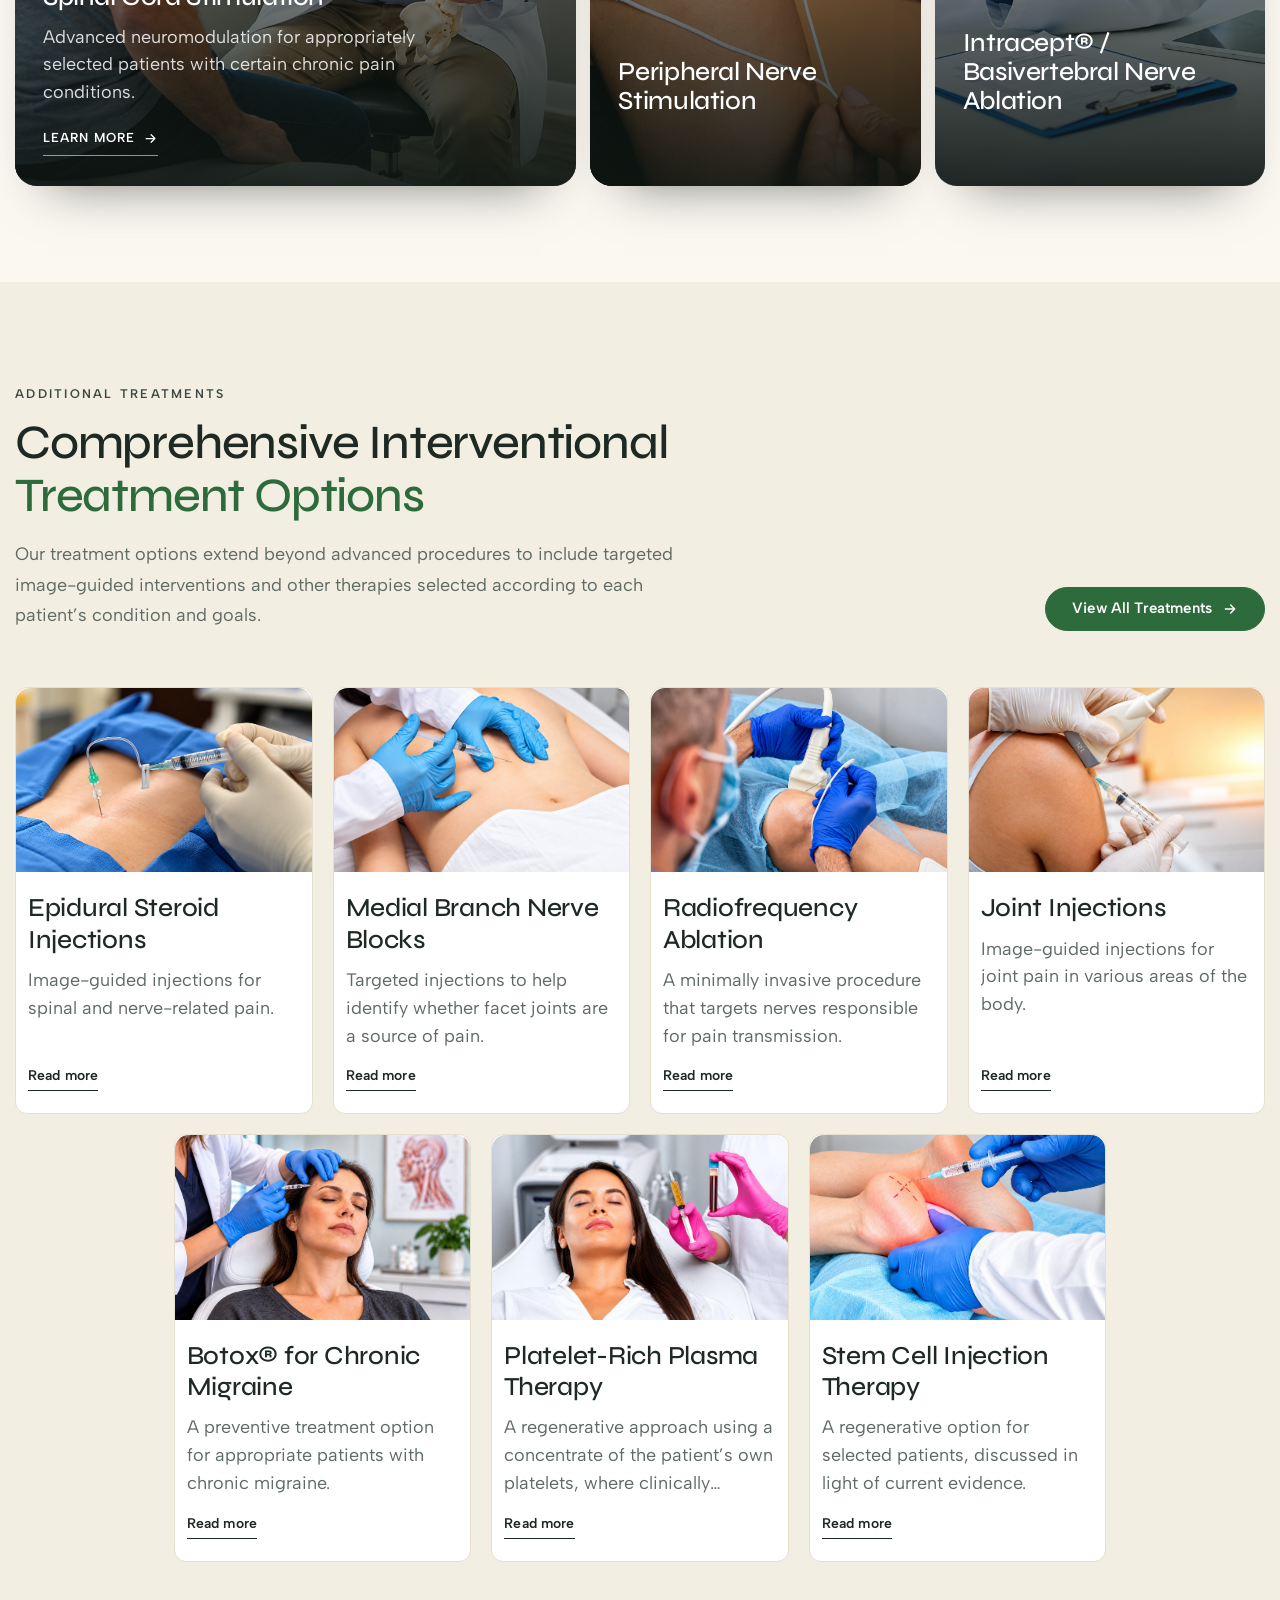
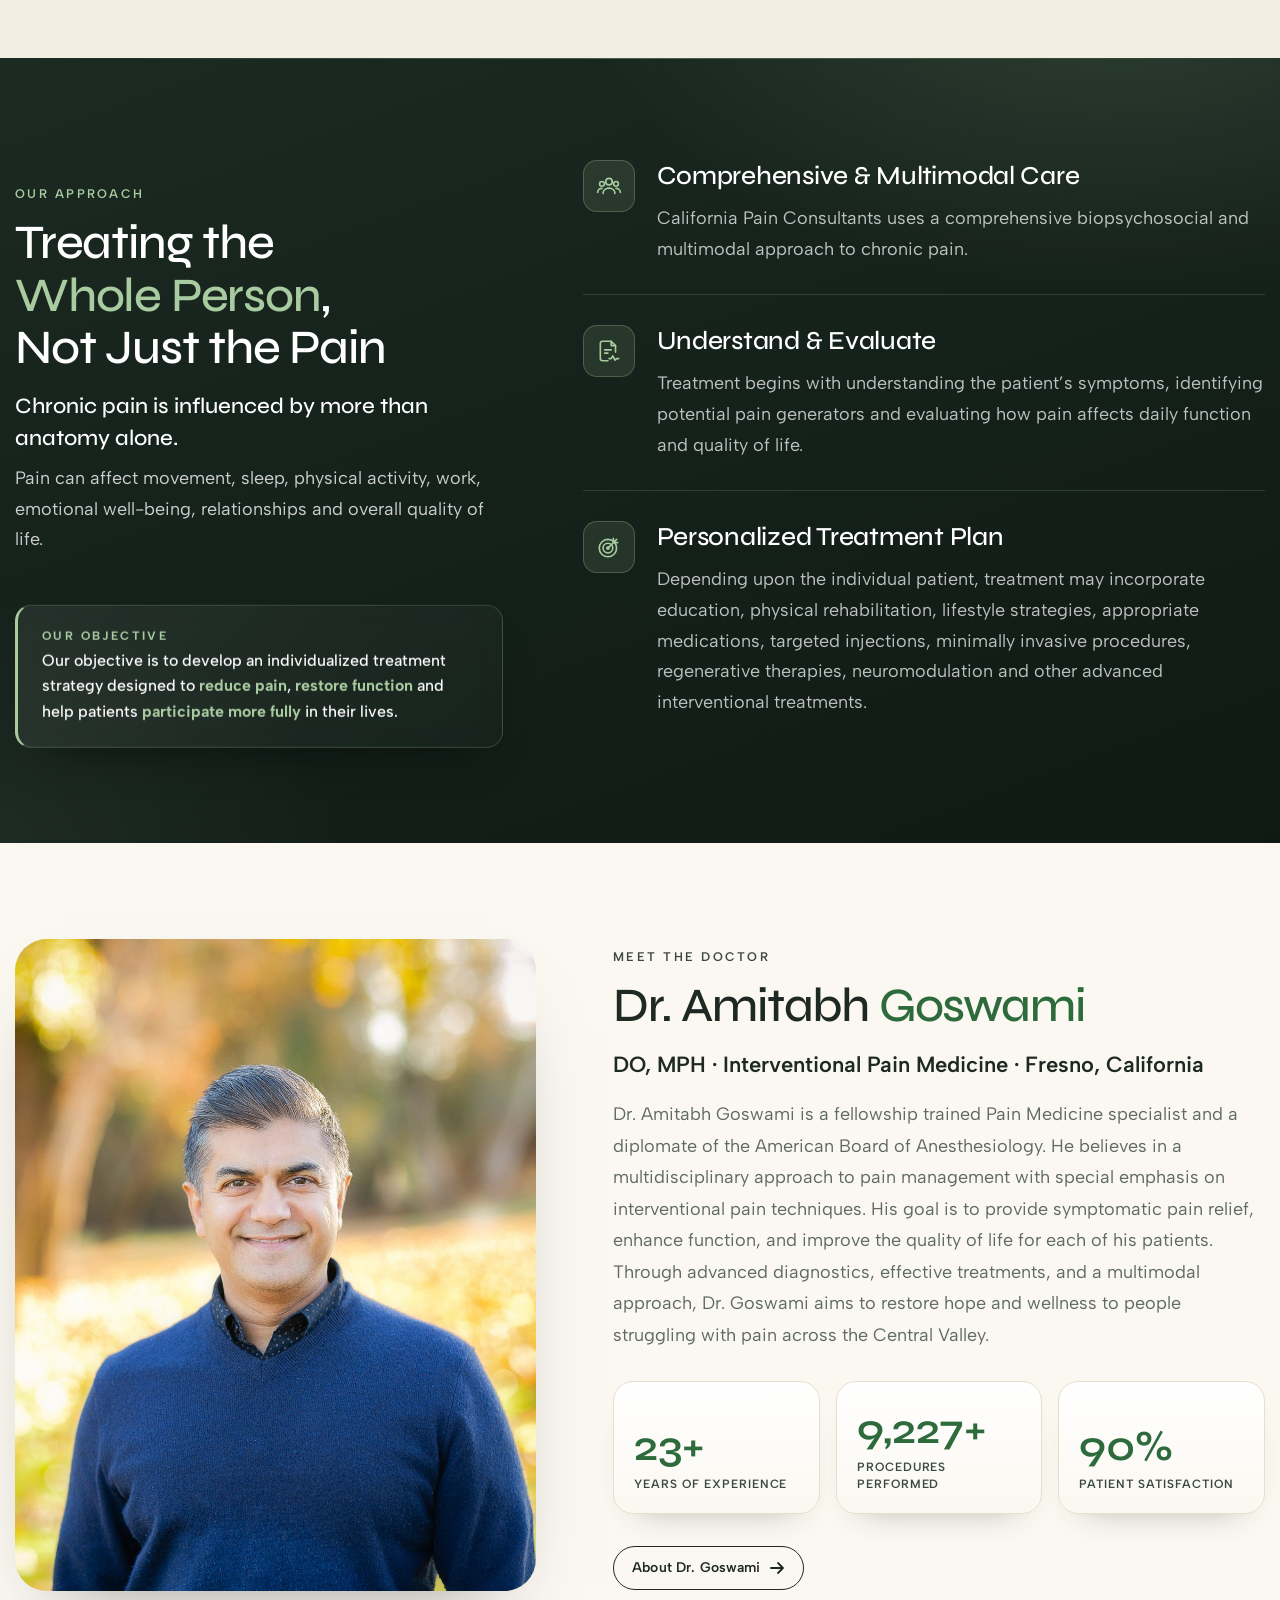
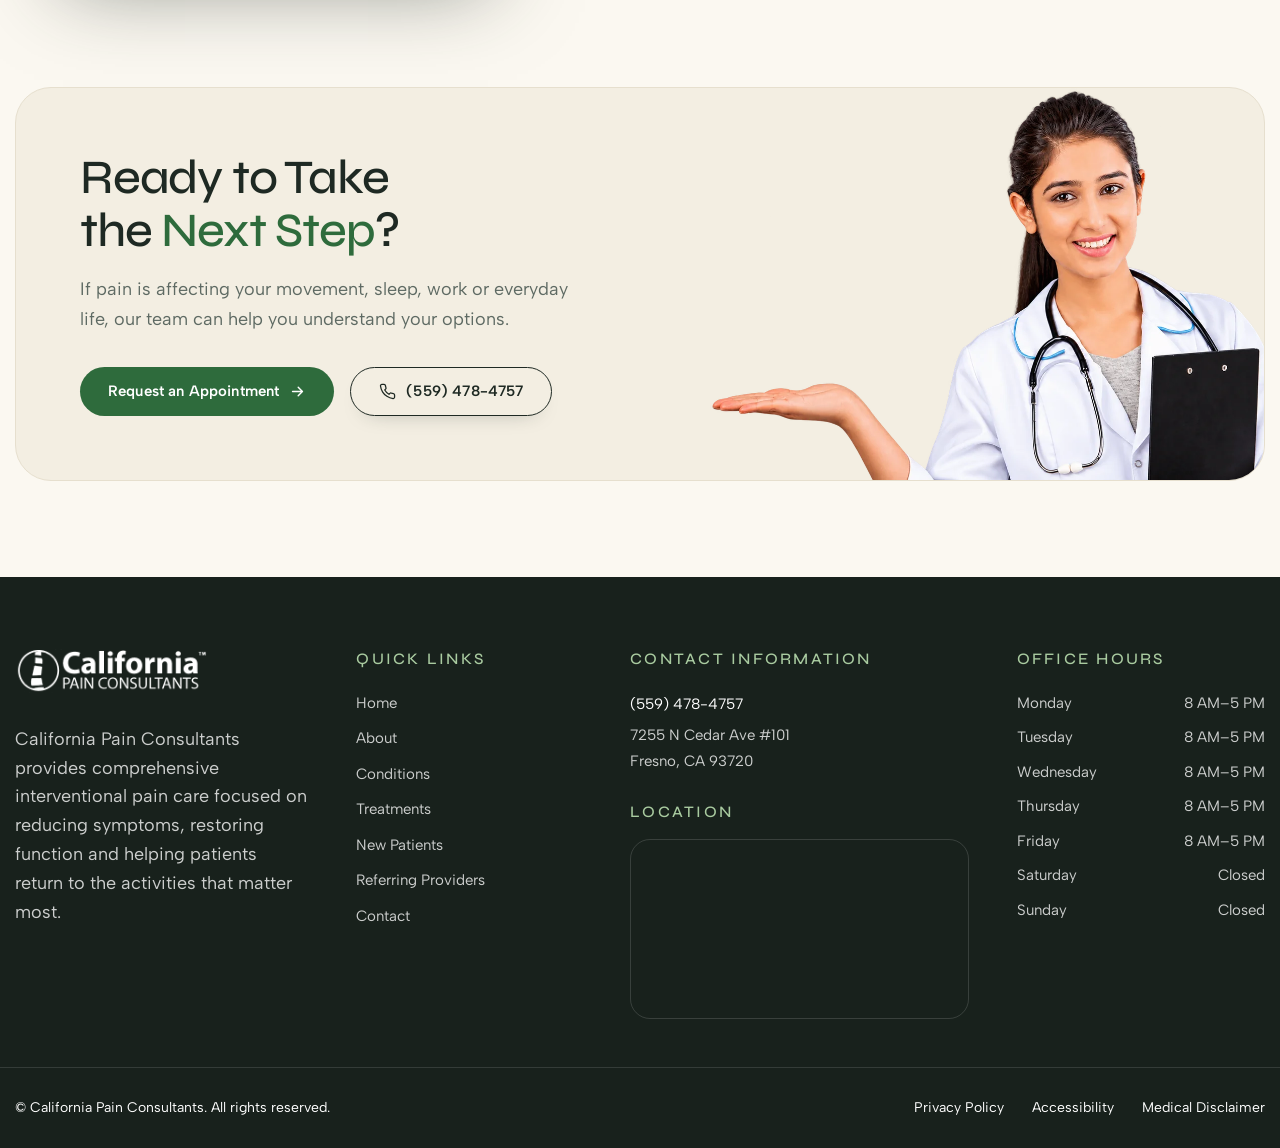
==== commit 55f8833e: "Enhance button styles and update phone number display for better user experience" ====
--- a/index.html
+++ b/index.html
@@ -111,7 +111,7 @@
           <li><a class="nav-link" href="javascript:void(0)">Contact</a></li>
 
           <li class="menu-cta"><a class="btn btn-primary appointment-button" href="javascript:void(0)">Request Appointment</a></li>
-          <li class="menu-call"><a class="btn btn-outline" aria-label="Call (559) 478-4757" href="tel:+15594784757">Call (559) 478-4757</a></li>
+          <li class="menu-call"><a class="btn btn-outline btn-phone" aria-label="Call (559) 478-4757" href="tel:+15594784757">(559) 478-4757</a></li>
         </ul>
       </nav>
     </div>
@@ -128,7 +128,7 @@
           <p class="hero-intro">California Pain Consultants provides comprehensive interventional pain care focused on identifying potential sources of pain, reducing symptoms, restoring function and helping patients return to the activities that matter most.</p>
           <div class="hero-actions">
             <a class="btn btn-primary btn-lg" href="javascript:void(0)">Request an Appointment</a>
-            <a class="btn btn-outline btn-lg" href="tel:+15594784757">Call (559) 478-4757</a>
+            <a class="btn btn-outline btn-lg btn-phone" href="tel:+15594784757">(559) 478-4757</a>
           </div>
         </div>
         <figure class="hero-media">
@@ -335,7 +335,7 @@
             <li><strong class="doc-stat-num"><span data-count="10000">10,000</span>+</strong><span class="doc-stat-label">Procedures Performed</span></li>
             <li><strong class="doc-stat-num"><span data-count="98">98</span>%</strong><span class="doc-stat-label">Patient Satisfaction</span></li>
           </ul>
-          <a class="btn btn-outline" href="javascript:void(0)">About Dr. Goswami</a>
+          <a class="btn btn-outline btn-arrow" href="javascript:void(0)">About Dr. Goswami</a>
         </div>
       </div>
     </section>
@@ -349,7 +349,7 @@
             <p>If pain is affecting your movement, sleep, work or everyday life, our team can help you understand your options.</p>
             <div class="cta-actions">
               <a class="cta2-btn cta2-primary" href="javascript:void(0)">Request an Appointment <svg viewBox="0 0 24 24" fill="none" stroke="currentColor" stroke-width="2" stroke-linecap="round" stroke-linejoin="round" aria-hidden="true"><path d="M5 12h14M13 6l6 6-6 6"/></svg></a>
-              <a class="cta2-btn cta2-secondary" href="tel:+15594784757"><svg viewBox="0 0 24 24" fill="none" stroke="currentColor" stroke-width="1.8" stroke-linecap="round" stroke-linejoin="round" aria-hidden="true"><path d="M22 16.9v3a2 2 0 0 1-2.2 2 19.8 19.8 0 0 1-8.6-3.1 19.5 19.5 0 0 1-6-6A19.8 19.8 0 0 1 2.100 4.200 2 2 0 0 1 4.100 2h3a2 2 0 0 1 2 1.700c.1 1 .4 1.900.7 2.800a2 2 0 0 1-.5 2.100L8.100 9.900a16 16 0 0 0 6 6l1.300-1.300a2 2 0 0 1 2.100-.4c.9.3 1.800.6 2.800.7a2 2 0 0 1 1.700 2z"/></svg> Call (559) 478-4757</a>
+              <a class="cta2-btn cta2-secondary" href="tel:+15594784757"><svg viewBox="0 0 24 24" fill="none" stroke="currentColor" stroke-width="1.8" stroke-linecap="round" stroke-linejoin="round" aria-hidden="true"><path d="M22 16.9v3a2 2 0 0 1-2.2 2 19.8 19.8 0 0 1-8.6-3.1 19.5 19.5 0 0 1-6-6A19.8 19.8 0 0 1 2.100 4.200 2 2 0 0 1 4.100 2h3a2 2 0 0 1 2 1.700c.1 1 .4 1.900.7 2.800a2 2 0 0 1-.5 2.100L8.100 9.900a16 16 0 0 0 6 6l1.300-1.300a2 2 0 0 1 2.100-.4c.9.3 1.800.6 2.800.7a2 2 0 0 1 1.700 2z"/></svg> (559) 478-4757</a>
             </div>
           </div>
           <div class="cta2-visual" aria-hidden="true"><img src="assets/images/cta-doctor-v2.webp" width="1100" height="778" alt="" loading="lazy"></div>
--- a/assets/css/style.css
+++ b/assets/css/style.css
@@ -2287,6 +2287,7 @@
 .tb-more svg {
   width: 15px;
   height: 15px;
+  flex-shrink: 0;
 }
 
 .tb-card a:hover .tb-more {
@@ -4528,6 +4529,12 @@
     overflow: hidden;
     transition: max-height .5s ease, opacity .35s ease, transform .45s ease, margin .4s ease;
   }
+  /* let the arrow slide right without being clipped */
+  .tb-more {
+    overflow: visible;
+    -webkit-clip-path: inset(0 -12px 0 0);
+    clip-path: inset(0 -12px 0 0);
+  }
   .tb-card a:hover .tb-body p,
   .tb-card a:focus-visible .tb-body p {
     max-height: 120px;
@@ -4557,3 +4564,26 @@
 
 /* SCS feature card: portrait crop keeps patient and doctor in frame */
 .tb-feature img[src*="scs-card-consult"] { object-fit: cover; object-position: 62% 50%; }
+
+.btn-arrow::after {
+  content: "";
+  width: 16px;
+  height: 16px;
+  background: currentColor;
+  -webkit-mask: url("data:image/svg+xml,%3Csvg xmlns='http://www.w3.org/2000/svg' viewBox='0 0 16 16' fill='none' stroke='black' stroke-width='1.8' stroke-linecap='round' stroke-linejoin='round'%3E%3Cpath d='M2 8h12M9 3l5 5-5 5'/%3E%3C/svg%3E") center / contain no-repeat;
+  mask: url("data:image/svg+xml,%3Csvg xmlns='http://www.w3.org/2000/svg' viewBox='0 0 16 16' fill='none' stroke='black' stroke-width='1.8' stroke-linecap='round' stroke-linejoin='round'%3E%3Cpath d='M2 8h12M9 3l5 5-5 5'/%3E%3C/svg%3E") center / contain no-repeat;
+  transition: transform .2s;
+}
+
+.btn-arrow:hover::after {
+  transform: translateX(3px);
+}
+
+.btn-phone::before {
+  content: "";
+  width: 18px;
+  height: 18px;
+  background: currentColor;
+  -webkit-mask: url("data:image/svg+xml,%3Csvg xmlns='http://www.w3.org/2000/svg' viewBox='0 0 24 24' fill='none' stroke='black' stroke-width='2' stroke-linecap='round' stroke-linejoin='round'%3E%3Cpath d='M22 16.92v3a2 2 0 0 1-2.18 2 19.8 19.8 0 0 1-8.63-3.07 19.5 19.5 0 0 1-6-6A19.8 19.8 0 0 1 2.12 4.18 2 2 0 0 1 4.11 2h3a2 2 0 0 1 2 1.72c.13.96.36 1.9.7 2.81a2 2 0 0 1-.45 2.11L8.09 9.91a16 16 0 0 0 6 6l1.27-1.27a2 2 0 0 1 2.11-.45c.91.34 1.85.57 2.81.7A2 2 0 0 1 22 16.92z'/%3E%3C/svg%3E") center / contain no-repeat;
+  mask: url("data:image/svg+xml,%3Csvg xmlns='http://www.w3.org/2000/svg' viewBox='0 0 24 24' fill='none' stroke='black' stroke-width='2' stroke-linecap='round' stroke-linejoin='round'%3E%3Cpath d='M22 16.92v3a2 2 0 0 1-2.18 2 19.8 19.8 0 0 1-8.63-3.07 19.5 19.5 0 0 1-6-6A19.8 19.8 0 0 1 2.12 4.18 2 2 0 0 1 4.11 2h3a2 2 0 0 1 2 1.72c.13.96.36 1.9.7 2.81a2 2 0 0 1-.45 2.11L8.09 9.91a16 16 0 0 0 6 6l1.27-1.27a2 2 0 0 1 2.11-.45c.91.34 1.85.57 2.81.7A2 2 0 0 1 22 16.92z'/%3E%3C/svg%3E") center / contain no-repeat;
+}
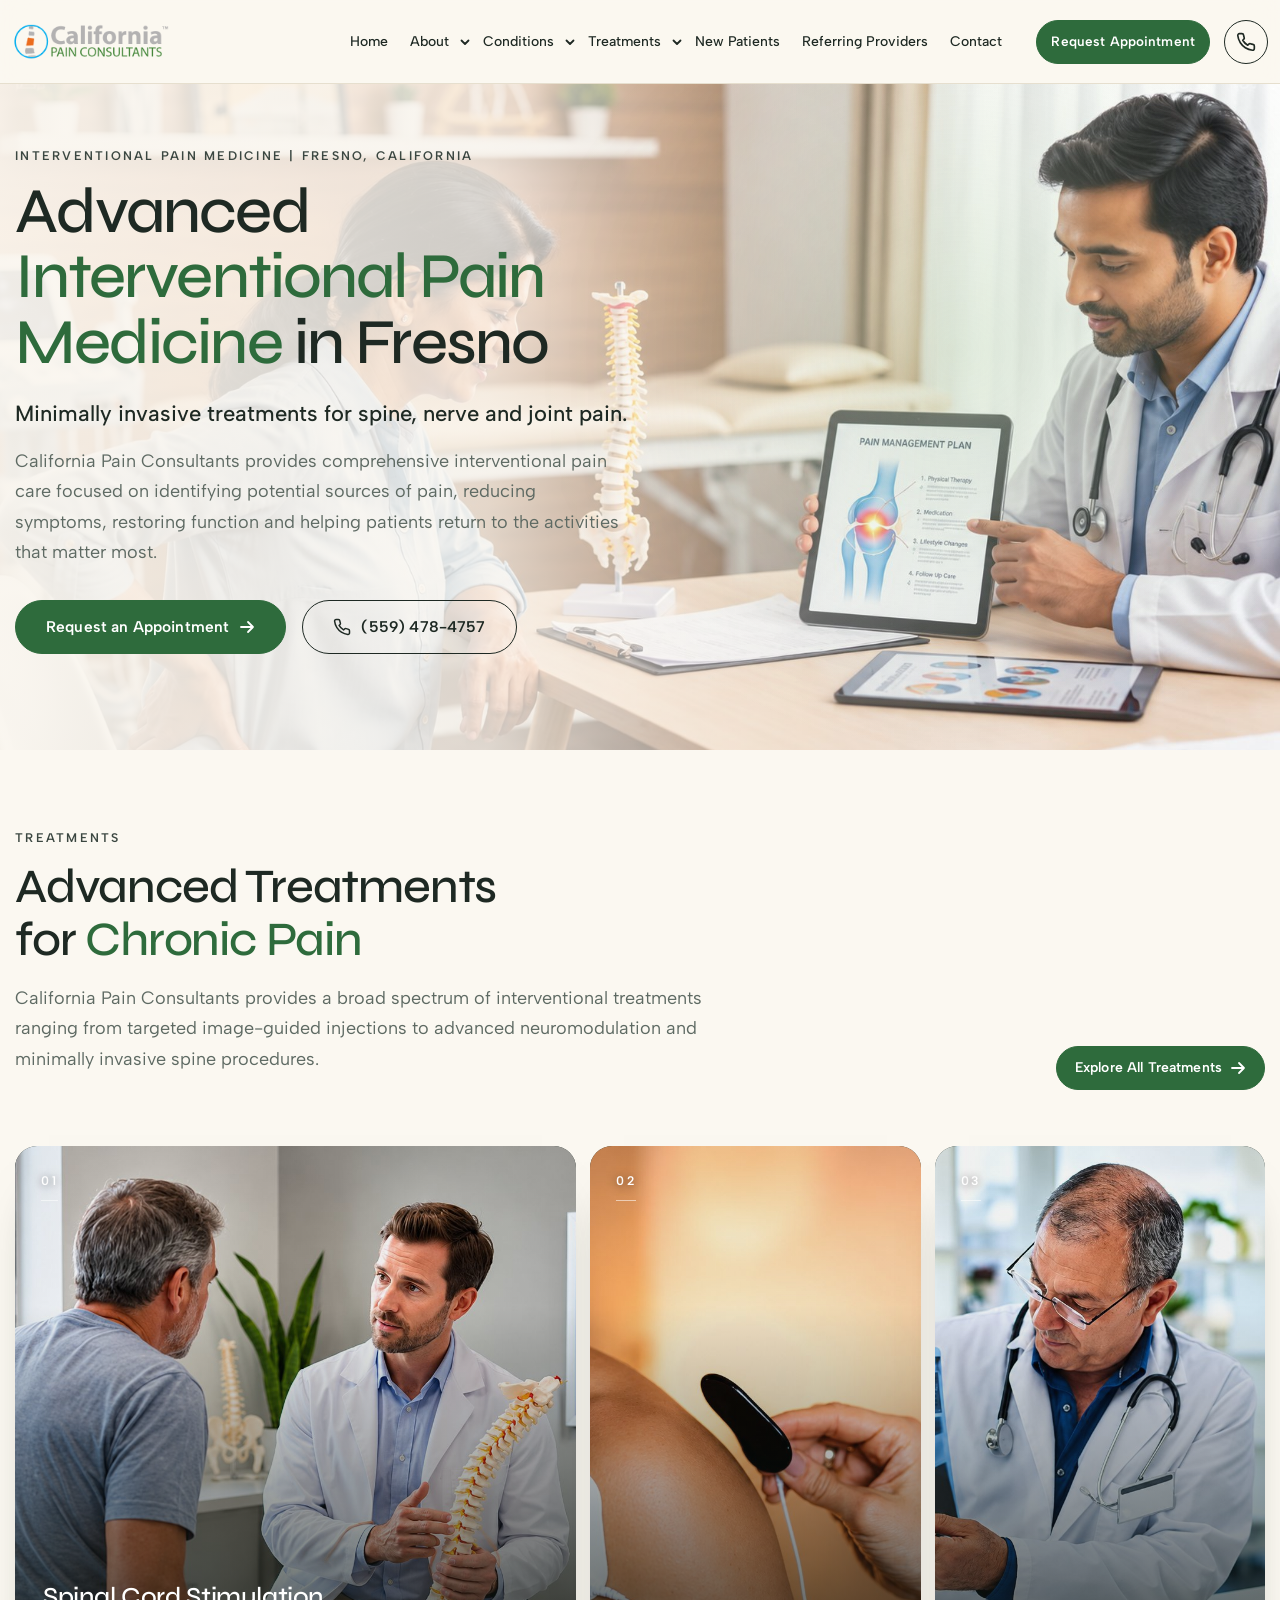
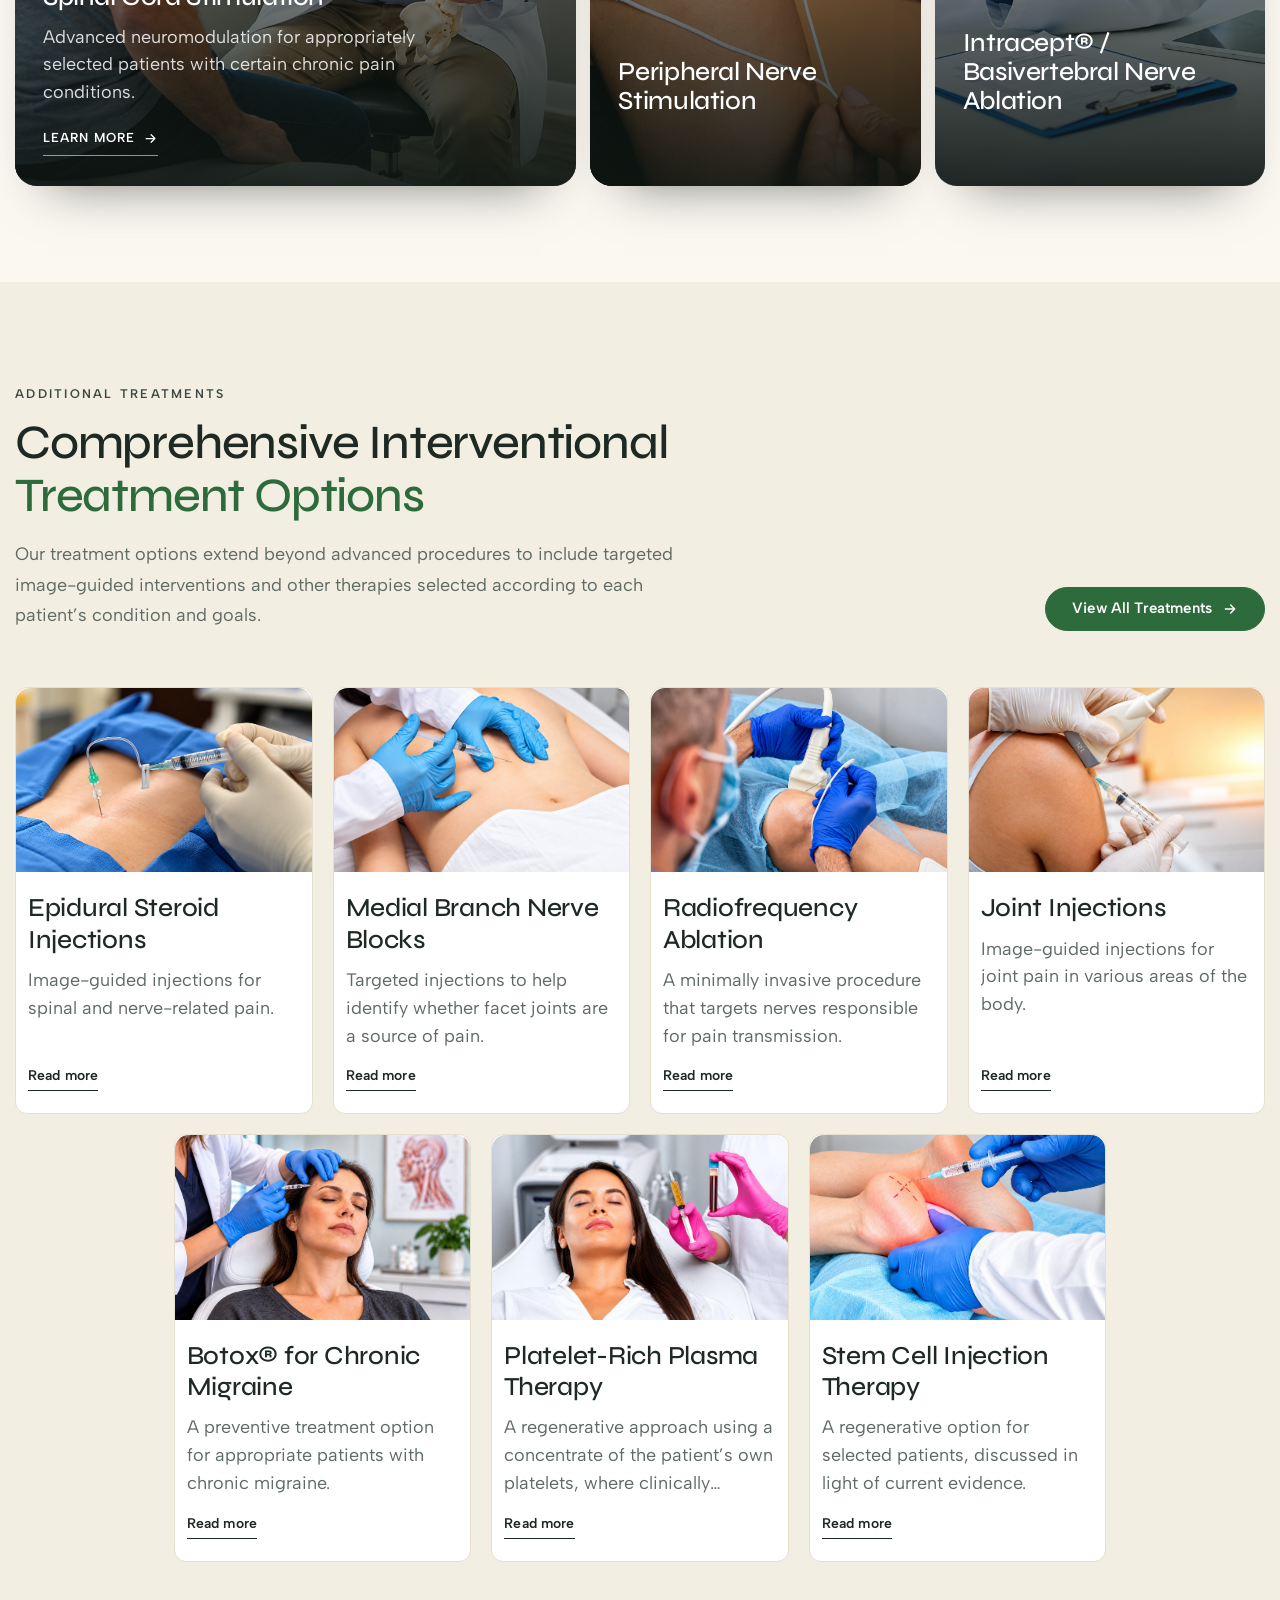
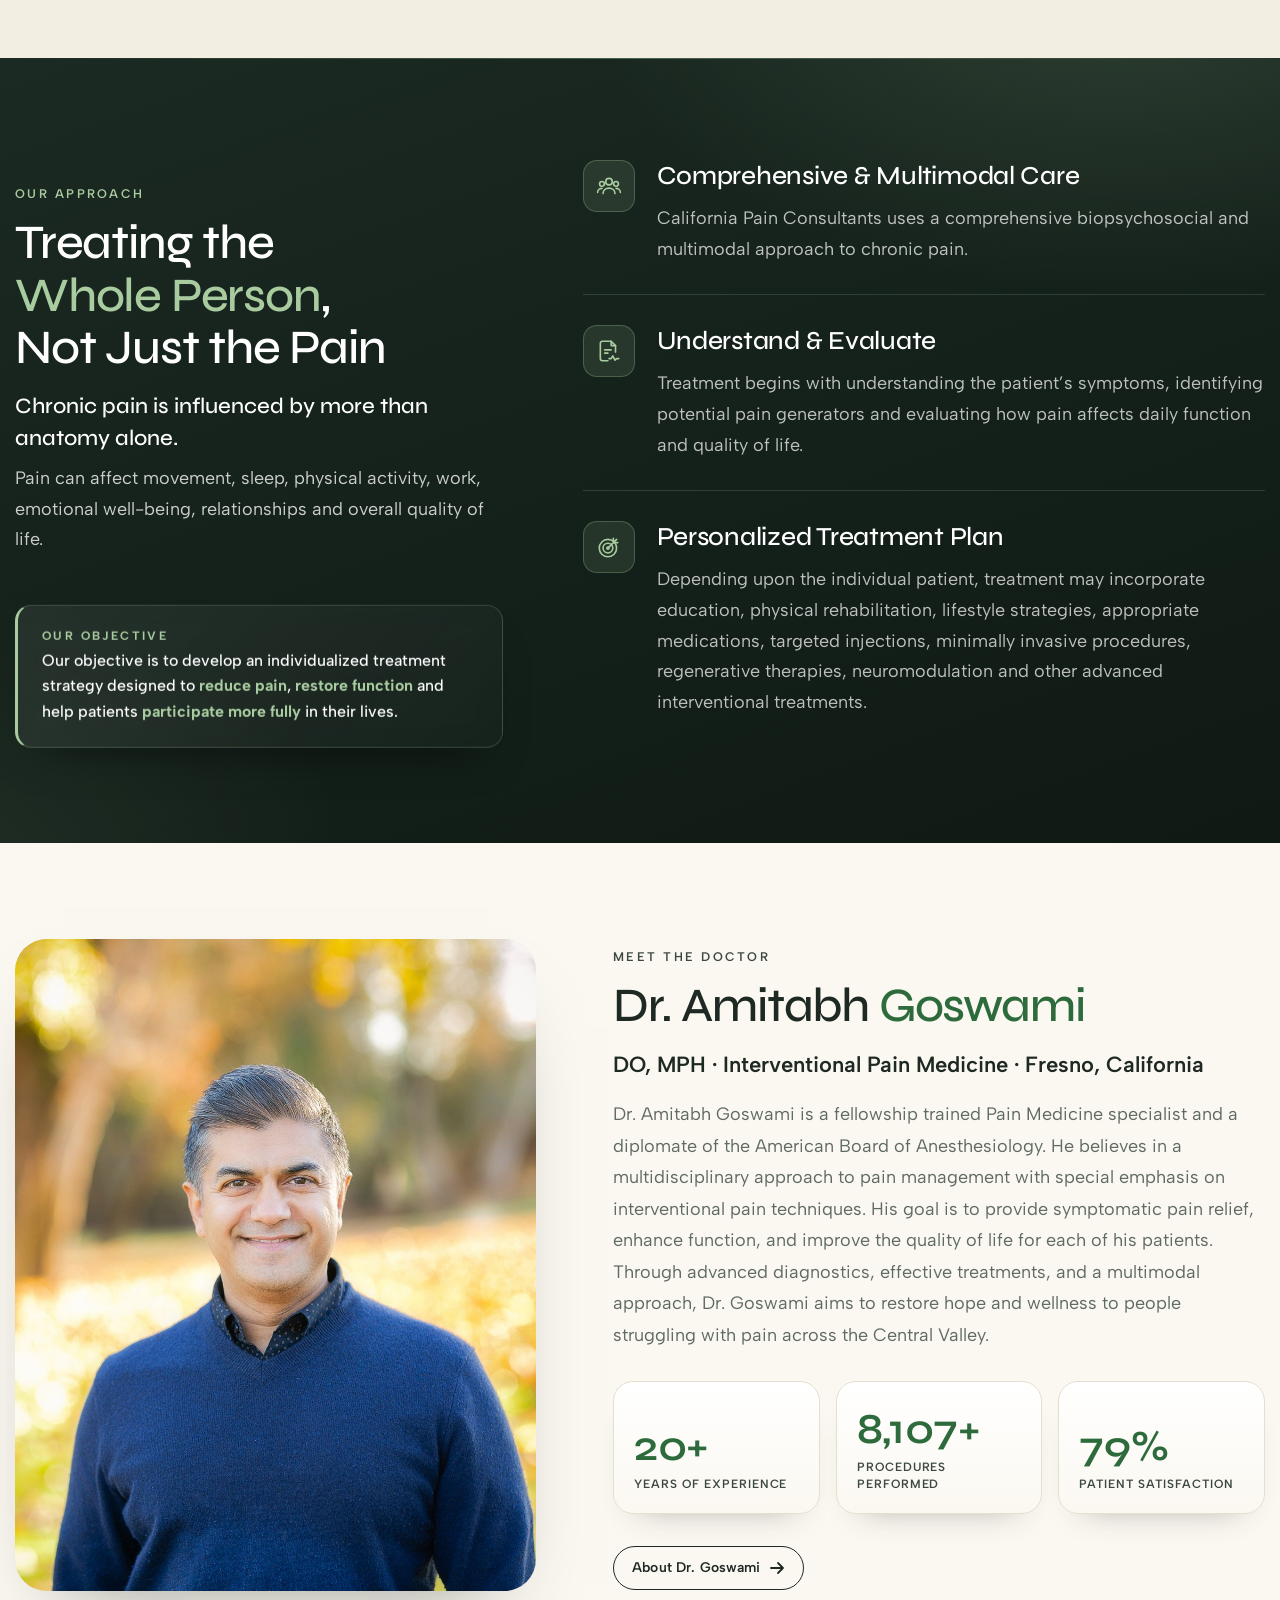
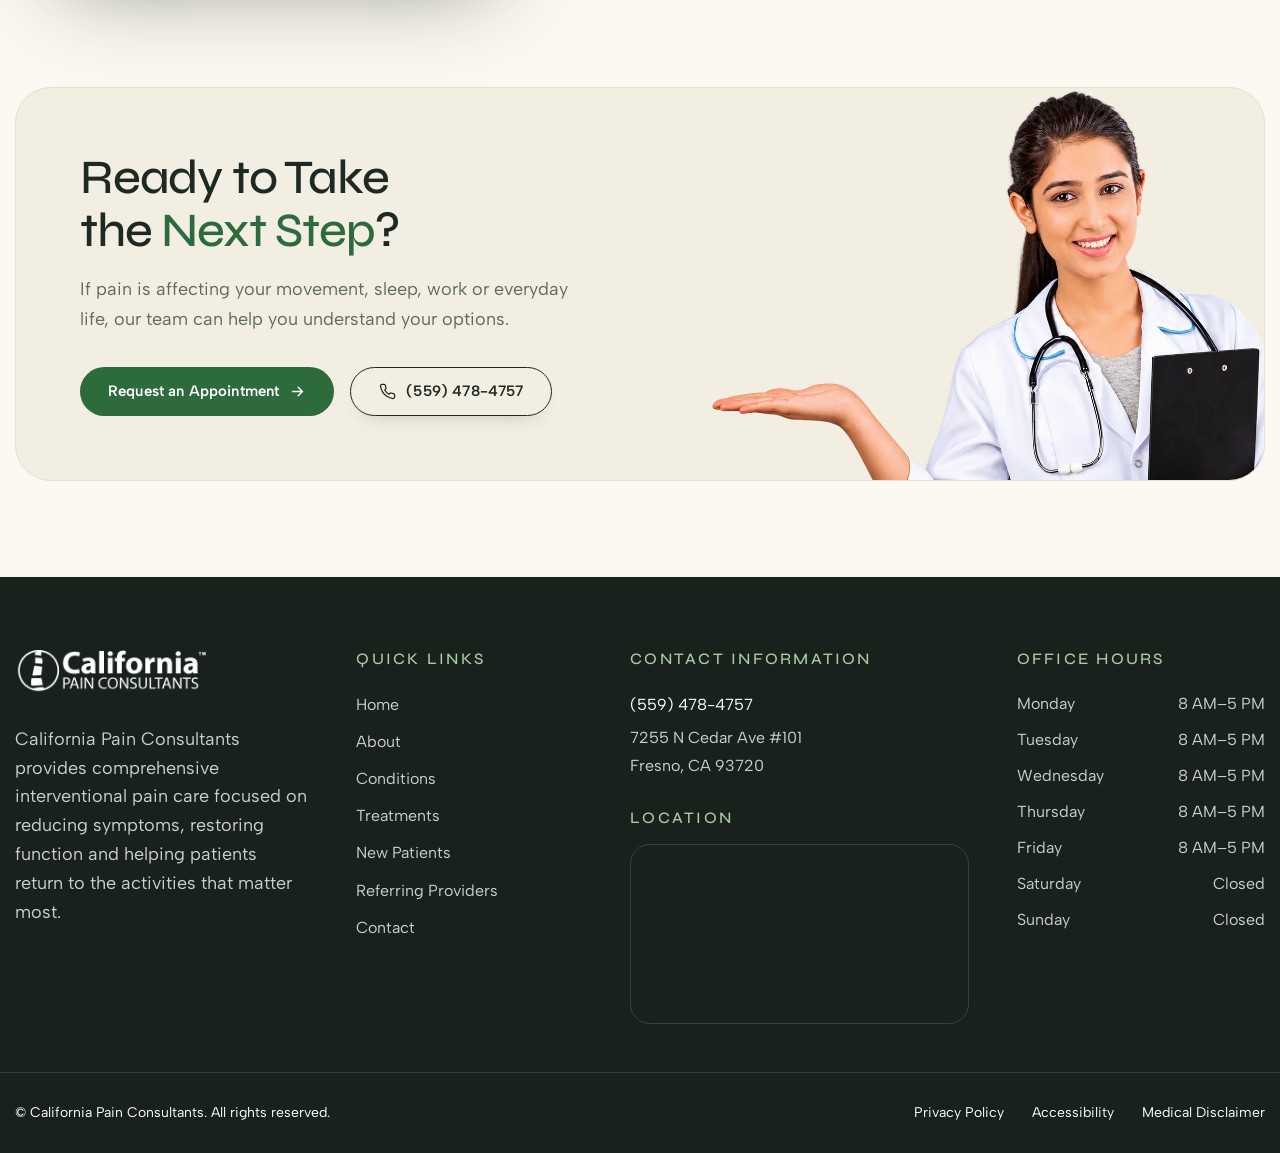
==== commit fd881c8e: "Update button styles and enhance footer text size for improved readability" ====
--- a/index.html
+++ b/index.html
@@ -157,7 +157,7 @@
             <p class="section-intro">California Pain Consultants provides a broad spectrum of interventional treatments ranging from targeted image-guided injections to advanced neuromodulation and minimally invasive spine procedures.</p>
           </div>
           <div class="tb-head-side">
-            <a class="btn btn-primary" href="#additional-treatments">Explore All Treatments <span aria-hidden="true"><svg viewBox="0 0 24 24" fill="none" stroke="currentColor" stroke-width="2" stroke-linecap="round" stroke-linejoin="round" aria-hidden="true"><path d="M5 12h14M13 6l6 6-6 6"/></svg></span></a>
+            <a class="btn btn-primary btn-arrow" href="#additional-treatments">Explore All Treatments</a>
           </div>
         </div>
         <ul class="tb-grid">
--- a/assets/css/style.css
+++ b/assets/css/style.css
@@ -4587,3 +4587,18 @@
   -webkit-mask: url("data:image/svg+xml,%3Csvg xmlns='http://www.w3.org/2000/svg' viewBox='0 0 24 24' fill='none' stroke='black' stroke-width='2' stroke-linecap='round' stroke-linejoin='round'%3E%3Cpath d='M22 16.92v3a2 2 0 0 1-2.18 2 19.8 19.8 0 0 1-8.63-3.07 19.5 19.5 0 0 1-6-6A19.8 19.8 0 0 1 2.12 4.18 2 2 0 0 1 4.11 2h3a2 2 0 0 1 2 1.72c.13.96.36 1.9.7 2.81a2 2 0 0 1-.45 2.11L8.09 9.91a16 16 0 0 0 6 6l1.27-1.27a2 2 0 0 1 2.11-.45c.91.34 1.85.57 2.81.7A2 2 0 0 1 22 16.92z'/%3E%3C/svg%3E") center / contain no-repeat;
   mask: url("data:image/svg+xml,%3Csvg xmlns='http://www.w3.org/2000/svg' viewBox='0 0 24 24' fill='none' stroke='black' stroke-width='2' stroke-linecap='round' stroke-linejoin='round'%3E%3Cpath d='M22 16.92v3a2 2 0 0 1-2.18 2 19.8 19.8 0 0 1-8.63-3.07 19.5 19.5 0 0 1-6-6A19.8 19.8 0 0 1 2.12 4.18 2 2 0 0 1 4.11 2h3a2 2 0 0 1 2 1.72c.13.96.36 1.9.7 2.81a2 2 0 0 1-.45 2.11L8.09 9.91a16 16 0 0 0 6 6l1.27-1.27a2 2 0 0 1 2.11-.45c.91.34 1.85.57 2.81.7A2 2 0 0 1 22 16.92z'/%3E%3C/svg%3E") center / contain no-repeat;
 }
+
+/* Card descriptions share the lead size */
+.tb-body p,
+.tb-feature .tb-body p,
+.tb-card .tb-body p { font-size: var(--fs-lead); }
+
+.scs-how .scs-step-card p,
+.scs-step-card p { font-size: 16px; }
+
+/* Footer text size */
+.sf-col ul a,
+.sf-col address,
+.sf-col address a,
+.sf-hours li,
+.sf-hours li span { font-size: 16px; }
